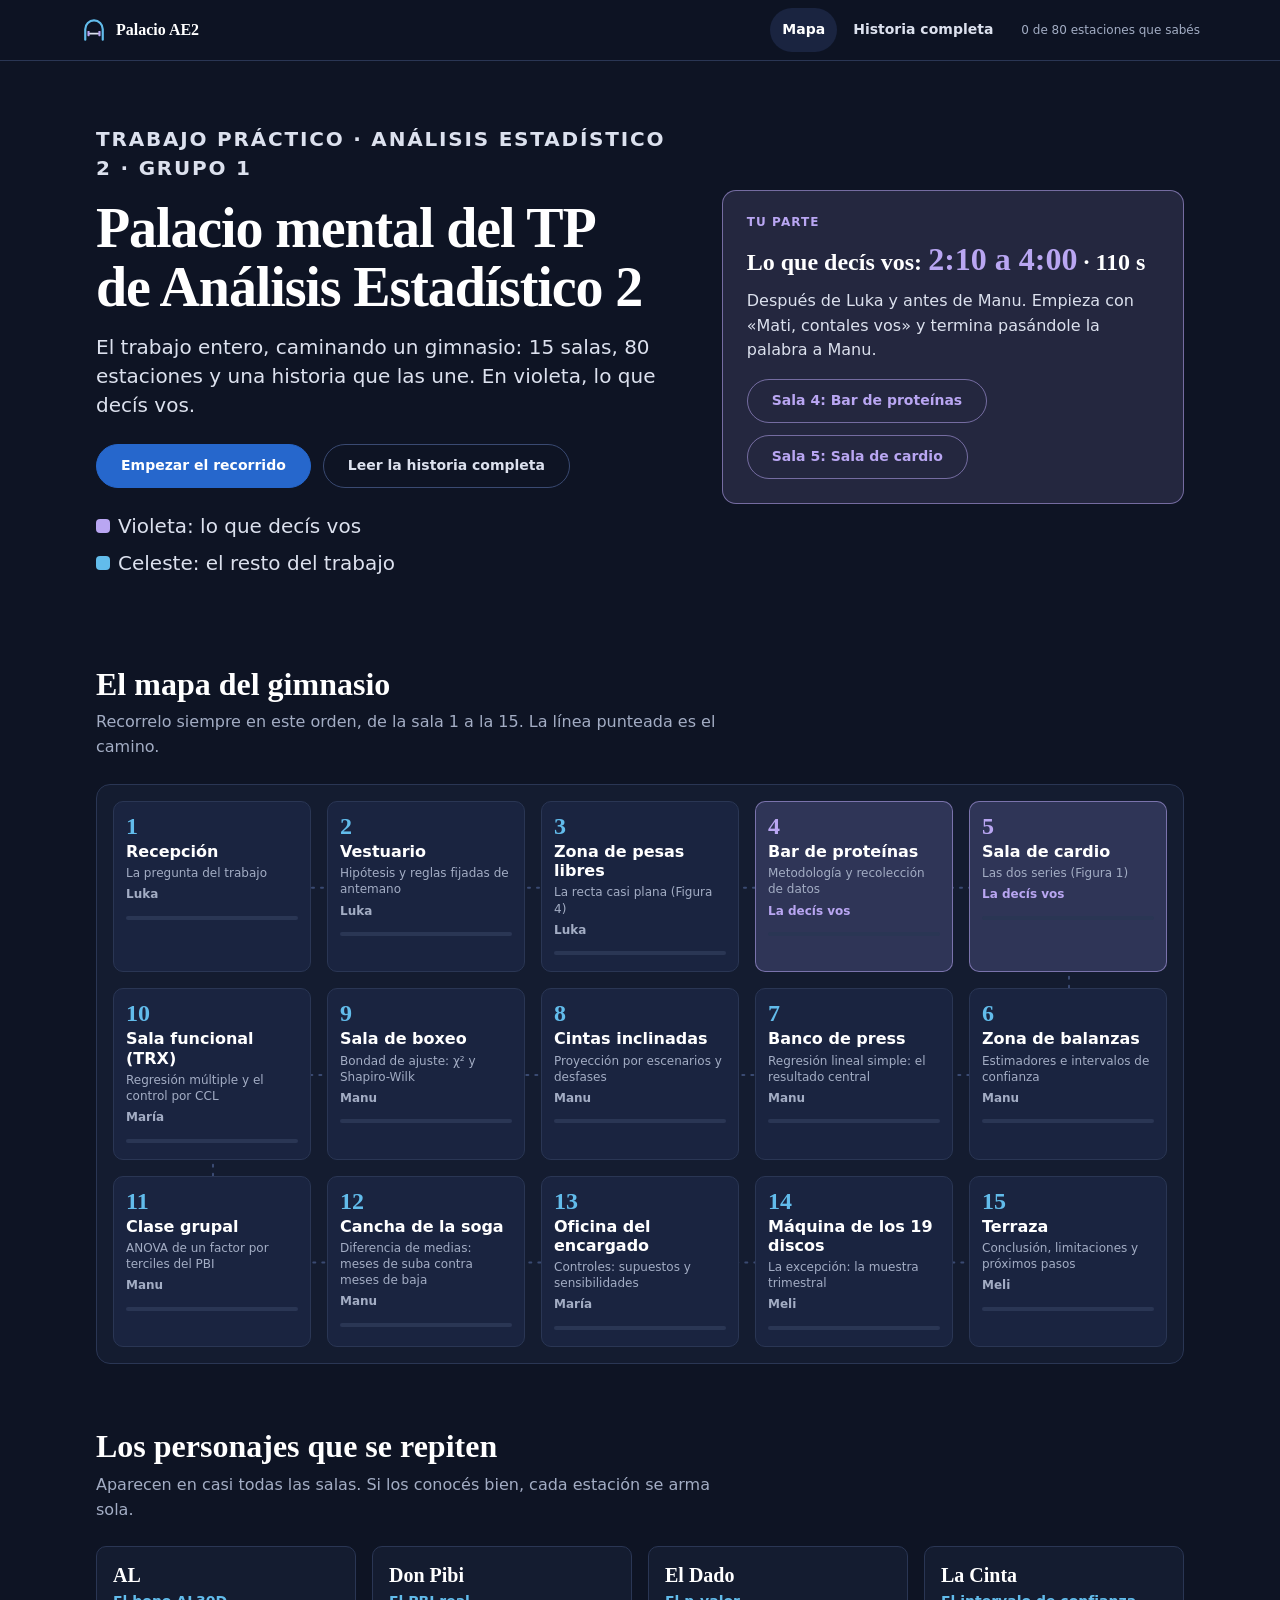
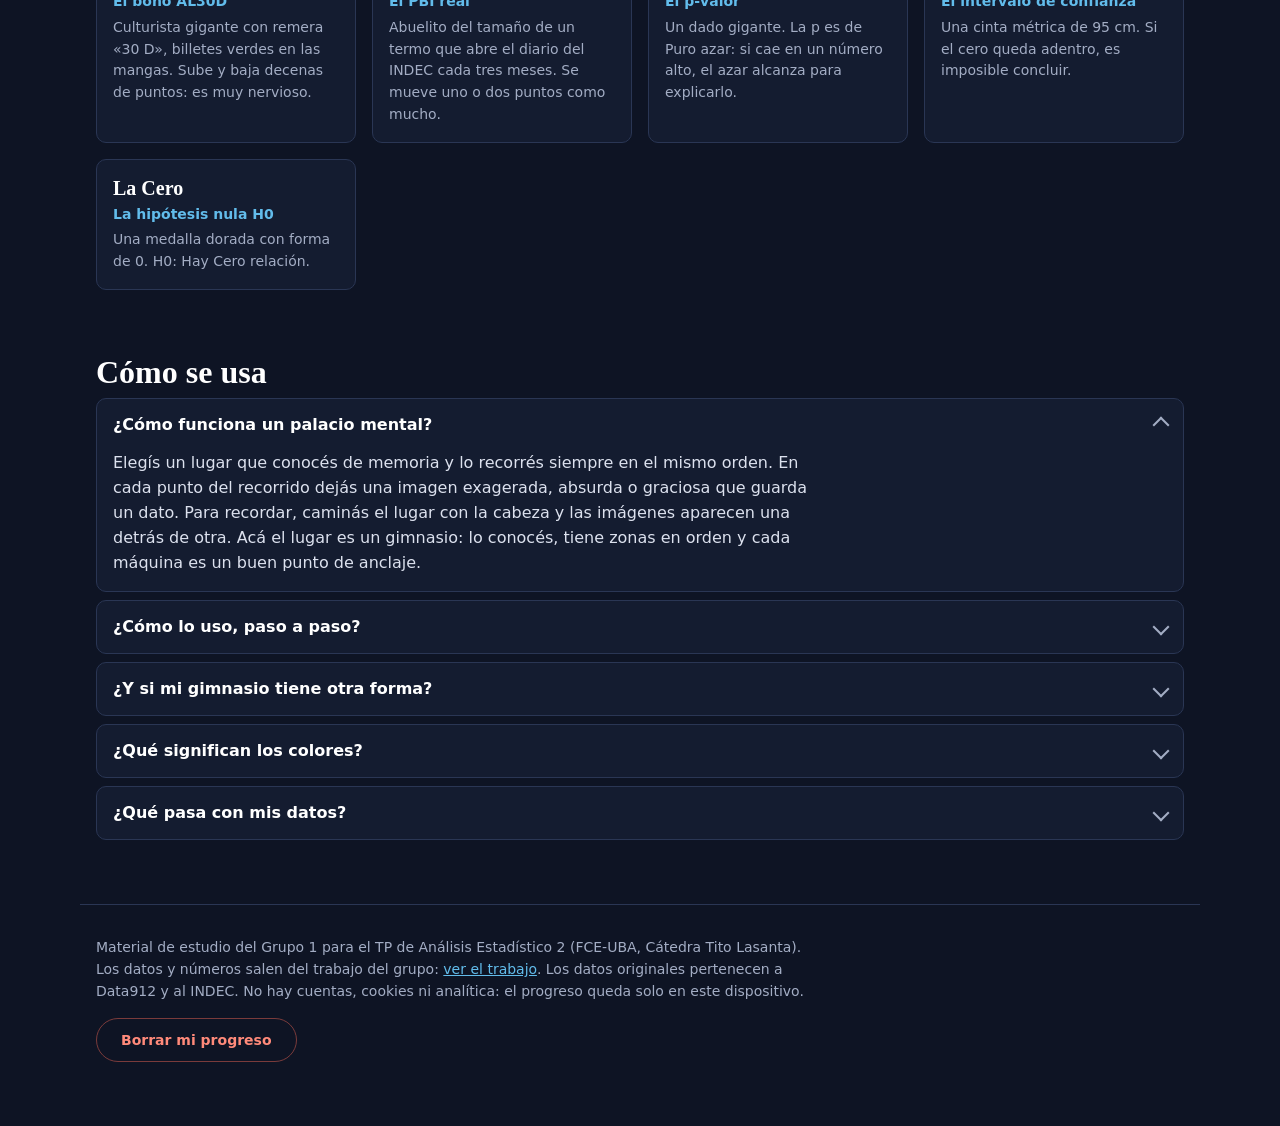
==== index.html @ 3ce10984 "Palacio mental del TP: 15 salas, 80 estaciones y el guion de Mati en violeta Un gimnasio como palaci" ====
<!doctype html>
<html lang="es-AR">
<head>
<meta charset="utf-8">
<meta name="viewport" content="width=device-width, initial-scale=1, viewport-fit=cover">
<title>Palacio mental · TP AE2</title>
<meta name="description" content="Palacio mental del trabajo práctico de Análisis Estadístico 2 (Grupo 1): el trabajo entero, caminando un gimnasio. Material de estudio.">
<meta name="theme-color" content="#0e1424">
<meta name="robots" content="noindex, nofollow">
<link rel="icon" type="image/svg+xml" href="data:image/svg+xml,%3Csvg xmlns='http://www.w3.org/2000/svg' viewBox='0 0 32 32'%3E%3Crect width='32' height='32' rx='7' fill='%230e1424'/%3E%3Cpath d='M7 27V15a9 9 0 0 1 18 0v12' fill='none' stroke='%2362bceb' stroke-width='2.6' stroke-linecap='round'/%3E%3Cpath d='M10.5 20h11' stroke='%23dce1ee' stroke-width='2.2' stroke-linecap='round'/%3E%3Crect x='8.8' y='17.4' width='2.6' height='5.2' rx='.8' fill='%23b9a6f2'/%3E%3Crect x='20.6' y='17.4' width='2.6' height='5.2' rx='.8' fill='%23b9a6f2'/%3E%3C/svg%3E">
<style>
/* Palacio mental del TP AE2. Tokens primero: nada de valores sueltos más abajo.
   Reglas de color: celeste = el resto del trabajo; violeta = lo que dice Mati (mismo violeta que su guion en Recursos);
   azul de acción solo para botones principales. 60-30-10: noche, paneles, acentos. */
:root {
  color-scheme: dark;
  --bg: #0e1424; --panel: #141c30; --panel-2: #1a2440; --linea: #2a3654; --linea-2: #3a4a72;
  --tx: #dce1ee; --blanco: #fff; --tenue: #a3adc4;
  --azul: #62bceb; --azul-fondo: rgba(98, 188, 235, .1);
  --violeta: #b9a6f2; --violeta-fondo: rgba(185, 166, 242, .13); --violeta-borde: rgba(185, 166, 242, .55);
  --accion: #2667cc; --ok: #6fdc9a; --error: #ff8a7a; --error-fondo: #3a1d1d;
  --serif: "Times New Roman", Tinos, Times, "Liberation Serif", serif;
  --sans: system-ui, -apple-system, "Segoe UI", Roboto, "Noto Sans", sans-serif;
  --e1: 4px; --e2: 8px; --e3: 12px; --e4: 16px; --e5: 24px; --e6: 32px; --e7: 48px; --e8: 64px; --e9: 96px;
  --t-1: 12px; --t-2: 14px; --t-3: 16px; --t-4: 20px; --t-5: 24px; --t-6: 32px; --t-7: 48px;
  --r-1: 10px; --r-2: 14px; --r-pill: 999px;
  --curva: cubic-bezier(.2, .8, .2, 1); --rapido: .18s; --medio: .26s;
  --sombra: 0 18px 50px rgba(0, 0, 0, .35);
  --ancho: 1120px;
}
* { box-sizing: border-box; }
html { background: var(--bg); scroll-padding-top: 88px; }
body { margin: 0; min-height: 100dvh; background: var(--bg); color: var(--tx); font: var(--t-3)/1.55 var(--sans); -webkit-font-smoothing: antialiased; }
h1, h2, h3, h4, p, ol, ul, dl, dd, figure, blockquote { margin: 0; }
ol, ul { padding: 0; list-style: none; }
button { font: inherit; color: inherit; }
a { color: var(--azul); }
:focus-visible { outline: 2px solid var(--azul); outline-offset: 3px; border-radius: 6px; }
[hidden] { display: none !important; }
main:focus { outline: none; }
.sr-only { position: absolute; width: 1px; height: 1px; margin: -1px; padding: 0; overflow: hidden; clip: rect(0 0 0 0); white-space: nowrap; border: 0; }
.saltar { position: absolute; left: var(--e4); top: -64px; z-index: 60; padding: var(--e2) var(--e4); background: var(--panel); color: var(--blanco); border-radius: var(--r-1); }
.saltar:focus { top: var(--e4); }
strong { color: var(--blanco); font-weight: 700; }

/* Barras de scroll con la identidad del sitio (cápsula, sin flechas) */
::-webkit-scrollbar { width: 10px; height: 10px; }
::-webkit-scrollbar-track { background: transparent; }
::-webkit-scrollbar-thumb { background: var(--linea-2); border: 2px solid var(--bg); border-radius: var(--r-pill); }
::-webkit-scrollbar-thumb:hover { background: #4b5e8f; }
::-webkit-scrollbar-button { display: none; }
@supports not selector(::-webkit-scrollbar) { html, * { scrollbar-color: var(--linea-2) transparent; scrollbar-width: thin; } }

/* Intro de marca: corta, no bloquea nada (el contenido ya está debajo) */
.intro { position: fixed; inset: 0; z-index: 100; display: none; place-items: center; background: var(--bg); pointer-events: none; }
.intro svg { width: 96px; height: 96px; fill: none; stroke-linecap: round; }
.intro__arco { stroke: var(--azul); stroke-width: 4.5; }
.intro__barra { stroke: var(--tx); stroke-width: 3.6; }
.intro__disco { fill: var(--violeta); stroke: none; }
@media (prefers-reduced-motion: no-preference) {
  .js .intro { display: grid; animation: intro-sale .9s var(--curva) .2s both; }
  .js .intro__arco, .js .intro__barra { stroke-dasharray: 1; stroke-dashoffset: 1; animation: intro-traza .5s var(--curva) .05s forwards; }
  .js .intro__disco { opacity: 0; animation: intro-aparece .25s var(--curva) .35s forwards; }
  @keyframes intro-traza { to { stroke-dashoffset: 0; } }
  @keyframes intro-aparece { to { opacity: 1; } }
  @keyframes intro-sale { 0%, 55% { opacity: 1; } 100% { opacity: 0; visibility: hidden; } }
}

/* Cabecera */
.cab { position: sticky; top: 0; z-index: 30; display: flex; align-items: center; gap: var(--e4); padding: var(--e2) max(var(--e4), calc((100% - var(--ancho)) / 2)); background: color-mix(in srgb, var(--bg) 92%, transparent); border-bottom: 1px solid var(--linea); backdrop-filter: blur(8px); }
.cab__marca { display: inline-flex; align-items: center; gap: var(--e2); min-height: 44px; color: var(--blanco); text-decoration: none; font: 700 var(--t-3)/1 var(--serif); }
.cab__marca svg { width: 28px; height: 28px; color: var(--azul); }
.cab__nav { display: flex; gap: var(--e1); margin-left: auto; }
.cab__nav a { display: inline-flex; align-items: center; min-height: 44px; padding: 0 var(--e3); border-radius: var(--r-pill); color: var(--tx); text-decoration: none; font-size: var(--t-2); font-weight: 600; }
.cab__nav a:hover { background: var(--panel-2); }
.cab__nav a[aria-current="page"] { background: var(--panel-2); color: var(--blanco); }
.cab__avance { font-size: var(--t-1); color: var(--tenue); white-space: nowrap; font-variant-numeric: tabular-nums; }

main { display: block; width: 100%; max-width: var(--ancho); margin: 0 auto; padding: var(--e6) var(--e4) var(--e8); }

/* Botones */
.boton { display: inline-flex; align-items: center; justify-content: center; gap: var(--e2); min-height: 44px; padding: 0 var(--e5); border: 1px solid var(--linea-2); border-radius: var(--r-pill); background: transparent; color: var(--tx); font-weight: 600; font-size: var(--t-2); text-decoration: none; cursor: pointer; transition: background-color var(--rapido), border-color var(--rapido), transform var(--rapido); }
.boton:hover { background: var(--panel-2); border-color: var(--azul); }
.boton:active { transform: scale(.98); }
.boton--primario { background: var(--accion); border-color: var(--accion); color: #fff; }
.boton--primario:hover { background: #2f74e0; border-color: #2f74e0; }
.boton--violeta { border-color: var(--violeta-borde); color: var(--violeta); }
.boton--violeta:hover { background: var(--violeta-fondo); border-color: var(--violeta); }
.boton--borrar { min-height: 44px; border-color: #7a3b3b; color: var(--error); }
.boton--borrar:hover { background: var(--error-fondo); border-color: var(--error); }
.boton[disabled] { opacity: .45; pointer-events: none; }
.boton svg { width: 18px; height: 18px; fill: none; stroke: currentColor; stroke-width: 2; stroke-linecap: round; stroke-linejoin: round; }

/* Etiquetas */
.chip { display: inline-flex; align-items: center; gap: var(--e1); padding: 2px var(--e3); border: 1px solid var(--linea-2); border-radius: var(--r-pill); font-size: var(--t-1); font-weight: 600; letter-spacing: .02em; color: var(--tenue); }
.chip--violeta { color: var(--violeta); background: var(--violeta-fondo); border-color: var(--violeta-borde); }
.chip--azul { color: var(--azul); background: var(--azul-fondo); border-color: rgba(98, 188, 235, .4); }
.kicker { font: 700 var(--t-1)/1.3 var(--sans); letter-spacing: .09em; text-transform: uppercase; color: var(--azul); }

/* Inicio */
.hero { display: grid; gap: var(--e4); padding: var(--e6) 0 var(--e5); }
.hero h1 { font: 700 clamp(32px, 6.2vw, 56px)/1.05 var(--serif); letter-spacing: -.02em; color: var(--blanco); max-width: 20ch; }
.portada { display: grid; gap: var(--e5); }
@media (min-width: 1000px) { .portada { grid-template-columns: minmax(0, 1.25fr) minmax(0, 1fr); align-items: center; gap: var(--e7); } .portada .tuparte { margin: 0; } }
.hero p { color: var(--tx); max-width: 62ch; font-size: var(--t-4); line-height: 1.45; }
.hero__acciones { display: flex; flex-wrap: wrap; gap: var(--e3); margin-top: var(--e2); }
.leyenda { display: flex; flex-wrap: wrap; gap: var(--e2) var(--e5); margin-top: var(--e2); font-size: var(--t-2); color: var(--tenue); }
.leyenda span { display: inline-flex; align-items: center; gap: var(--e2); }
.leyenda i { width: 14px; height: 14px; border-radius: 4px; }
.leyenda .i-v { background: var(--violeta); } .leyenda .i-a { background: var(--azul); }

.tuparte { display: grid; gap: var(--e3); margin: var(--e6) 0 var(--e7); padding: var(--e5); background: var(--violeta-fondo); border: 1px solid var(--violeta-borde); border-radius: var(--r-2); }
.tuparte h2 { font: 700 var(--t-5)/1.2 var(--serif); color: var(--blanco); }
.tuparte p { max-width: 64ch; color: var(--tx); }
.tuparte__reloj { font: 700 var(--t-6)/1 var(--serif); color: var(--violeta); font-variant-numeric: tabular-nums; }
.tuparte__acciones { display: flex; flex-wrap: wrap; gap: var(--e3); margin-top: var(--e1); }

.seccion { margin-top: var(--e8); }
.seccion > h2 { font: 700 var(--t-6)/1.15 var(--serif); color: var(--blanco); margin-bottom: var(--e2); }
.seccion > .bajada { color: var(--tenue); max-width: 64ch; margin-bottom: var(--e5); }

/* Mapa del gimnasio */
.mapa { --gap: var(--e4); position: relative; display: grid; gap: var(--gap); padding: var(--e4); background: var(--panel); border: 1px solid var(--linea); border-radius: var(--r-2); }
.mapa__fila { display: flex; gap: var(--gap); }
.mapa__fila--inversa { flex-direction: row-reverse; }
.mapa--lineal .mapa__ruta { display: none; }
.mapa__ruta { position: absolute; inset: 0; width: 100%; height: 100%; pointer-events: none; }
.mapa__ruta path { fill: none; stroke: var(--linea-2); stroke-width: 2; stroke-dasharray: 2 7; stroke-linecap: round; }
.sala { position: relative; flex: 0 0 calc((100% - (var(--cols, 5) - 1) * var(--gap)) / var(--cols, 5)); min-width: 0; display: grid; gap: var(--e1); align-content: start; padding: var(--e3) var(--e3) var(--e4); background: var(--panel-2); border: 1px solid var(--linea); border-radius: var(--r-1); color: var(--tx); text-decoration: none; transition: border-color var(--rapido), transform var(--rapido), background-color var(--rapido); }
.sala:hover { border-color: var(--azul); transform: translateY(-2px); }
.sala--violeta { background: color-mix(in srgb, var(--violeta) 13%, var(--panel-2)); border-color: var(--violeta-borde); }
.sala--violeta:hover { border-color: var(--violeta); }
.sala__num { font: 700 var(--t-5)/1 var(--serif); color: var(--azul); font-variant-numeric: tabular-nums; }
.sala--violeta .sala__num { color: var(--violeta); }
.sala__nombre { font-weight: 700; color: var(--blanco); font-size: var(--t-3); line-height: 1.2; }
.sala__tema { font-size: var(--t-1); color: var(--tenue); line-height: 1.35; }
.sala__quien { font-size: var(--t-1); font-weight: 600; color: var(--tenue); }
.sala--violeta .sala__quien { color: var(--violeta); }
.sala__barra { height: 4px; border-radius: var(--r-pill); background: var(--linea); overflow: hidden; margin-top: var(--e2); }
.sala__barra i { display: block; height: 100%; width: calc(var(--p, 0) * 1%); background: var(--azul); transition: width var(--medio) var(--curva); }
.sala--violeta .sala__barra i { background: var(--violeta); }
.mapa__puerta { align-self: center; color: var(--tenue); font-size: var(--t-1); text-align: center; margin: 0; }

/* Elenco */
.elenco { display: grid; grid-template-columns: repeat(auto-fit, minmax(210px, 1fr)); gap: var(--e4); }
.personaje { display: grid; gap: var(--e1); align-content: start; padding: var(--e4); background: var(--panel); border: 1px solid var(--linea); border-radius: var(--r-1); }
.personaje h3 { font: 700 var(--t-4)/1.2 var(--serif); color: var(--blanco); }
.personaje p { font-size: var(--t-2); color: var(--tenue); }
.personaje .rol { color: var(--azul); font-weight: 700; font-size: var(--t-2); }

/* Preguntas frecuentes (acordeón) */
.faq { display: grid; gap: var(--e2); }
.faq details { background: var(--panel); border: 1px solid var(--linea); border-radius: var(--r-1); }
.faq summary { display: flex; align-items: center; justify-content: space-between; gap: var(--e3); min-height: 52px; padding: var(--e3) var(--e4); cursor: pointer; font-weight: 600; color: var(--blanco); list-style: none; }
.faq summary::-webkit-details-marker { display: none; }
.faq summary::after { content: ""; width: 10px; height: 10px; border-right: 2px solid var(--tenue); border-bottom: 2px solid var(--tenue); transform: rotate(45deg); transition: transform var(--rapido); flex: none; }
.faq details[open] summary::after { transform: rotate(-135deg); }
.faq details p { padding: 0 var(--e4) var(--e4); color: var(--tx); max-width: 72ch; }

/* Sala */
.sala-cab { display: grid; gap: var(--e3); margin-bottom: var(--e5); }
.sala-nav { display: flex; align-items: center; gap: var(--e2); flex-wrap: wrap; }
.sala-nav__pos { color: var(--tenue); font-size: var(--t-2); font-variant-numeric: tabular-nums; margin: 0 var(--e2); }
.sala-nav .boton { padding: 0 var(--e4); }
.sala-nav__espacio { margin-left: auto; }
.sala-cab h1 { font: 700 clamp(28px, 5vw, 44px)/1.1 var(--serif); color: var(--blanco); letter-spacing: -.015em; }
.sala-cab h1:focus { outline: none; }
.sala-cab__tema { font-size: var(--t-4); color: var(--tx); max-width: 60ch; }
.sala-cab__chips { display: flex; flex-wrap: wrap; gap: var(--e2); }
.sala-cab__como { color: var(--tenue); font-size: var(--t-2); max-width: 64ch; }

.pestanas { display: grid; grid-template-columns: repeat(3, 1fr); gap: var(--e1); padding: var(--e1); margin: var(--e5) 0; background: var(--panel); border: 1px solid var(--linea); border-radius: var(--r-pill); }
.pestanas button { min-height: 44px; border: 0; border-radius: var(--r-pill); background: transparent; color: var(--tenue); font-weight: 600; font-size: var(--t-2); cursor: pointer; transition: background-color var(--rapido), color var(--rapido); }
.pestanas button:hover { color: var(--blanco); }
.pestanas button[aria-selected="true"] { background: var(--panel-2); color: var(--blanco); box-shadow: inset 0 0 0 1px var(--linea-2); }
.pestanas--violeta button[aria-selected="true"] { box-shadow: inset 0 0 0 1px var(--violeta-borde); }

.estaciones { display: grid; gap: var(--e4); counter-reset: est; }
.est { --c: var(--azul); --cf: var(--azul-fondo); position: relative; display: grid; gap: var(--e3); padding: var(--e5) var(--e5) var(--e5) var(--e6); background: var(--panel); border: 1px solid var(--linea); border-radius: var(--r-2); }
.est::before { content: ""; position: absolute; left: 0; top: var(--e4); bottom: var(--e4); width: 4px; border-radius: 0 4px 4px 0; background: var(--c); }
.est--dice { --c: var(--violeta); --cf: var(--violeta-fondo); background: color-mix(in srgb, var(--violeta) 6%, var(--panel)); border-color: var(--violeta-borde); }
.est__cab { display: flex; align-items: center; gap: var(--e3); flex-wrap: wrap; }
.est__num { display: inline-grid; place-items: center; width: 32px; height: 32px; border-radius: 50%; background: var(--cf); border: 1px solid var(--c); color: var(--c); font: 800 var(--t-2)/1 var(--sans); font-variant-numeric: tabular-nums; flex: none; }
.est__lugar { font: 700 var(--t-4)/1.25 var(--serif); color: var(--blanco); flex: 1 1 200px; }
.est__imagen { max-width: 68ch; }
.est__frase { display: block; padding: var(--e3) var(--e4); background: var(--cf); border-radius: var(--r-1); font: italic 700 var(--t-4)/1.3 var(--serif); color: var(--blanco); max-width: 68ch; }
.est__frase::before { content: "“"; color: var(--c); }
.est__frase::after { content: "”"; color: var(--c); }
.est__dato { padding-top: var(--e3); border-top: 1px solid var(--linea); color: var(--tenue); font-size: var(--t-2); max-width: 76ch; }
.est__dato b { display: block; margin-bottom: var(--e1); color: var(--c); font: 700 var(--t-1)/1.3 var(--sans); letter-spacing: .08em; text-transform: uppercase; }
.est__acciones { display: flex; flex-wrap: wrap; gap: var(--e2); }
.est__sabe { min-height: 44px; padding: 0 var(--e4); border: 1px solid var(--linea-2); border-radius: var(--r-pill); background: transparent; color: var(--tenue); font-weight: 600; font-size: var(--t-2); cursor: pointer; }
.est__sabe:hover { border-color: var(--ok); color: var(--ok); }
.est__sabe[aria-pressed="true"] { background: rgba(111, 220, 154, .14); border-color: var(--ok); color: var(--ok); }
.est__sabe[aria-pressed="true"]::before { content: "✓ "; }

.guion { margin: 0; padding: var(--e4) var(--e5); background: #0b1020; border-left: 4px solid var(--violeta); border-radius: 0 var(--r-1) var(--r-1) 0; font: var(--t-4)/1.6 var(--serif); color: #eceffa; max-width: 68ch; }
.guion small { display: block; margin-bottom: var(--e2); font: 700 var(--t-1)/1.3 var(--sans); letter-spacing: .08em; text-transform: uppercase; color: var(--violeta); }
.guion .pausa { display: inline-block; margin: 0 2px; padding: 0 var(--e2); border-radius: var(--r-pill); background: rgba(255, 196, 107, .14); border: 1px solid rgba(255, 196, 107, .35); color: #ffd38a; font: 600 var(--t-1)/1.7 var(--sans); vertical-align: 2px; }

/* Ensayo: lo que hay que recordar queda tapado hasta que se pide */
.est--ensayo .est__cuerpo { display: grid; gap: var(--e3); }
.est__tapa { display: grid; gap: var(--e2); justify-items: start; padding: var(--e4); background: repeating-linear-gradient(135deg, var(--panel-2) 0 10px, var(--panel) 10px 20px); border: 1px dashed var(--linea-2); border-radius: var(--r-1); color: var(--tenue); font-size: var(--t-2); }
.est__tapa strong { color: var(--tx); }

/* Panel del guion textual con código (solo en las salas de Mati) */
.cerrojo { display: grid; gap: var(--e3); margin: 0 0 var(--e5); padding: var(--e4) var(--e5); background: var(--panel); border: 1px dashed var(--violeta-borde); border-radius: var(--r-2); }
.cerrojo__cab { display: flex; align-items: center; gap: var(--e3); }
.cerrojo__cab svg { width: 24px; height: 24px; fill: none; stroke: var(--violeta); stroke-width: 2; stroke-linecap: round; stroke-linejoin: round; flex: none; }
.cerrojo h2 { font: 700 var(--t-4)/1.25 var(--serif); color: var(--blanco); }
.cerrojo p { font-size: var(--t-2); color: var(--tenue); max-width: 62ch; }
.cerrojo--abierto { border-style: solid; background: var(--violeta-fondo); }
.cerrojo .codigo { max-width: 340px; padding-top: var(--e2); }
.cerrojo__acciones { display: flex; gap: var(--e2); flex-wrap: wrap; }

.puerta { margin-top: var(--e6); display: grid; gap: var(--e3); padding: var(--e5); background: var(--panel); border: 1px solid var(--linea); border-radius: var(--r-2); }
.puerta h2 { font: 700 var(--t-1)/1.3 var(--sans); letter-spacing: .09em; text-transform: uppercase; color: var(--tenue); }
.puerta p { font: italic var(--t-4)/1.45 var(--serif); color: var(--blanco); max-width: 64ch; }
.puerta .boton { justify-self: start; }

/* Historia */
.historia { display: grid; gap: var(--e5); max-width: 70ch; }
.historia p { font: var(--t-4)/1.6 var(--serif); }
.historia .puente { font-style: italic; color: var(--tenue); padding-left: var(--e4); border-left: 2px solid var(--linea-2); }
.historia-sala { display: grid; gap: var(--e3); padding: var(--e5); background: var(--panel); border: 1px solid var(--linea); border-radius: var(--r-2); }
.historia-sala--violeta { background: var(--violeta-fondo); border-color: var(--violeta-borde); }
.historia-sala h2 { display: flex; align-items: baseline; gap: var(--e3); font: 700 var(--t-5)/1.2 var(--serif); color: var(--blanco); }
.historia-sala h2 span { font-size: var(--t-2); font-family: var(--sans); color: var(--azul); font-variant-numeric: tabular-nums; }
.historia-sala--violeta h2 span { color: var(--violeta); }

.pie { display: grid; gap: var(--e4); justify-items: start; max-width: var(--ancho); margin: 0 auto; padding: var(--e6) var(--e4) var(--e8); border-top: 1px solid var(--linea); color: var(--tenue); font-size: var(--t-2); }
.pie p { max-width: 80ch; }

/* Código de 3 casillas (pitch-web-kit) */
.codigo { --cod-fondo: #0e1424; --cod-borde: #5f6e92; --cod-borde-hover: #7383aa; --cod-foco: var(--violeta); --cod-tinta: #fff; --cod-tenue: var(--tenue); --cod-ok: var(--ok); --cod-ok-fondo: #15302a; --cod-error: var(--error); --cod-error-fondo: var(--error-fondo); --cod-accion: var(--accion); --cod-radio: 10px; --cod-curva: var(--curva); }
.codigo__cabecera { display: flex; justify-content: space-between; align-items: baseline; gap: 12px; }
.codigo__etiqueta { font-weight: 600; color: var(--cod-tinta); font-size: 15px; }
.codigo__formato { font-size: 13px; color: var(--cod-tenue); }
.codigo__casillas { display: grid; grid-template-columns: repeat(3, 64px); justify-content: start; gap: 12px; margin-top: 12px; }
.codigo__casilla { width: 64px; height: 72px; padding: 0; text-align: center; font: 700 32px/1 system-ui, sans-serif; font-variant-numeric: tabular-nums; color: var(--cod-tinta); background: var(--cod-fondo); border: 2px solid var(--cod-borde); border-radius: var(--cod-radio); caret-color: var(--cod-foco); transition: border-color .18s, background-color .18s, box-shadow .18s; }
.codigo__casilla:hover { border-color: var(--cod-borde-hover); }
.codigo__casilla:focus { outline: none; border-color: var(--cod-foco); box-shadow: 0 0 0 4px color-mix(in srgb, var(--cod-foco) 22%, transparent); }
.codigo__casilla:disabled { opacity: .6; }
.codigo--error .codigo__casilla { border-color: var(--cod-error); background: var(--cod-error-fondo); }
.codigo--ok .codigo__casilla { border-color: var(--cod-ok); background: var(--cod-ok-fondo); }
.codigo__ayuda { margin-top: 12px; font-size: 13px; color: var(--cod-tenue); min-height: 20px; }
.codigo__error { margin-top: 8px; font-size: 14px; color: var(--cod-error); }
.codigo__error:empty { display: none; }
.codigo__abrir { display: block; width: 100%; min-height: 48px; margin-top: 16px; border: 0; border-radius: 999px; background: var(--cod-accion); color: #fff; font-weight: 600; font-size: 15px; cursor: pointer; }
.codigo__abrir:hover { filter: brightness(1.08); }
.codigo__abrir:disabled { opacity: .55; cursor: default; filter: none; }
@media (prefers-reduced-motion: no-preference) {
  .codigo--sacude .codigo__casillas { animation: codigo-sacude .32s var(--cod-curva) 1; }
  @keyframes codigo-sacude { 20% { transform: translateX(-8px); } 45% { transform: translateX(7px); } 70% { transform: translateX(-4px); } 90% { transform: translateX(2px); } }
  .view { animation: vista-entra .26s var(--curva) both; }
  @keyframes vista-entra { from { opacity: 0; transform: translateY(6px); } }
}

/* Pantallas chicas */
@media (max-width: 1000px) { .cab__avance { display: none; } }
@media (max-width: 640px) {
  main { padding-top: var(--e5); }
  .cab { gap: var(--e2); }
  .cab__marca span { display: none; }
  .cab__nav { margin-left: 0; }
  .cab__nav a { padding: 0 var(--e2); }
  .mapa { --gap: var(--e3); padding: var(--e3); }
  .sala { padding: var(--e3) var(--e2) var(--e3); }
  .sala__tema { display: none; }
  .est { padding: var(--e4) var(--e4) var(--e4) var(--e5); }
  .sala-nav .txt { display: none; }
  .sala-nav .boton:has(.txt) { padding: 0; width: 44px; }
  .codigo__casillas { grid-template-columns: repeat(3, 56px); }
  .codigo__casilla { width: 56px; height: 66px; }
}
@media (max-width: 380px) {
  .sala__nombre { font-size: var(--t-2); }
  .hero p { font-size: var(--t-3); }
}
@media (hover: none) { .sala:hover { transform: none; } }
@media print {
  :root { --bg: #fff; --panel: #fff; --panel-2: #fff; --linea: #ccd2dc; --tx: #111; --blanco: #000; --tenue: #444; --azul: #0b5c8a; --violeta: #4b2ea8; }
  body { background: #fff; color: #111; }
  .cab, .intro, .pestanas, .sala-nav, .boton, .est__sabe, .cerrojo, .pie button { display: none !important; }
}

</style>
</head>
<body>
<a class="saltar" href="#contenido">Saltar al contenido</a>
<div class="intro" aria-hidden="true">
  <svg viewBox="0 0 64 64" focusable="false">
    <path class="intro__arco" pathLength="1" d="M12 54V30a20 20 0 0 1 40 0v24"/>
    <path class="intro__barra" pathLength="1" d="M22 40h20"/>
    <rect class="intro__disco" x="17" y="34" width="5" height="12" rx="1.5"/>
    <rect class="intro__disco" x="42" y="34" width="5" height="12" rx="1.5"/>
  </svg>
</div>
<header class="cab">
  <a class="cab__marca" href="#/" aria-label="Palacio mental: ir al mapa">
    <svg viewBox="0 0 64 64" aria-hidden="true" focusable="false"><path d="M12 54V30a20 20 0 0 1 40 0v24" fill="none" stroke="currentColor" stroke-width="5" stroke-linecap="round"/><path d="M22 40h20" stroke="var(--tx)" stroke-width="4" stroke-linecap="round"/><rect x="17" y="34" width="5" height="12" rx="1.5" fill="var(--violeta)"/><rect x="42" y="34" width="5" height="12" rx="1.5" fill="var(--violeta)"/></svg>
    <span>Palacio AE2</span>
  </a>
  <nav class="cab__nav" aria-label="Principal">
    <a href="#/" data-nav="inicio">Mapa</a>
    <a href="#/historia" data-nav="historia">Historia completa</a>
  </nav>
  <p class="cab__avance" data-avance aria-live="polite"></p>
</header>
<main id="contenido" tabindex="-1"></main>
<footer class="pie">
  <p>Material de estudio del Grupo 1 para el TP de Análisis Estadístico 2 (FCE-UBA, Cátedra Tito Lasanta). Los datos y números salen del trabajo del grupo: <a href="https://matiasbellidor.github.io/trabajo_practico_AE2/" rel="noopener">ver el trabajo</a>. Los datos originales pertenecen a Data912 y al INDEC. No hay cuentas, cookies ni analítica: el progreso queda solo en este dispositivo.</p>
  <button class="boton boton--borrar" type="button" data-borrar>Borrar mi progreso</button>
</footer>
<p class="sr-only" role="status" aria-live="polite" data-anuncio></p>
<script type="application/json" id="datos">{"meta":{"titulo":"Palacio mental del TP de Análisis Estadístico 2","bajada":"El trabajo entero, caminando un gimnasio: {salas} salas, {estaciones} estaciones y una historia que las une. En violeta, lo que decís vos.","tuParte":{"desde":"2:10","hasta":"4:00","segundos":110,"salas":[4,5],"texto":"Después de Luka y antes de Manu. Empieza con «Mati, contales vos» y termina pasándole la palabra a Manu."},"elenco":[{"nombre":"AL","rol":"El bono AL30D","imagen":"Culturista gigante con remera «30 D», billetes verdes en las mangas. Sube y baja decenas de puntos: es muy nervioso."},{"nombre":"Don Pibi","rol":"El PBI real","imagen":"Abuelito del tamaño de un termo que abre el diario del INDEC cada tres meses. Se mueve uno o dos puntos como mucho."},{"nombre":"El Dado","rol":"El p-valor","imagen":"Un dado gigante. La p es de Puro azar: si cae en un número alto, el azar alcanza para explicarlo."},{"nombre":"La Cinta","rol":"El intervalo de confianza","imagen":"Una cinta métrica de 95 cm. Si el cero queda adentro, es imposible concluir."},{"nombre":"La Cero","rol":"La hipótesis nula H0","imagen":"Una medalla dorada con forma de 0. H0: Hay Cero relación."}],"como":[{"q":"¿Cómo funciona un palacio mental?","a":"Elegís un lugar que conocés de memoria y lo recorrés siempre en el mismo orden. En cada punto del recorrido dejás una imagen exagerada, absurda o graciosa que guarda un dato. Para recordar, caminás el lugar con la cabeza y las imágenes aparecen una detrás de otra. Acá el lugar es un gimnasio: lo conocés, tiene zonas en orden y cada máquina es un buen punto de anclaje."},{"q":"¿Cómo lo uso, paso a paso?","a":"1. Leé la historia de la sala (pestaña Historia). 2. Pasá por cada estación en la pestaña Recorrido: imaginá la escena con todos los sentidos y decí la frase en voz alta. 3. Pasá a Ensayo: las imágenes quedan tapadas, vos recordás y después destapás. 4. Marcá «Lo sé» solo cuando te salga sin mirar. 5. Al final, caminá las 15 salas de memoria."},{"q":"¿Y si mi gimnasio tiene otra forma?","a":"Mejor todavía. Reemplazá los lugares de cada estación por los de tu gimnasio real: lo único que importa es que el orden del recorrido sea siempre el mismo. Si no tenés bar de proteínas, usá cualquier rincón donde puedas imaginar una heladera."},{"q":"¿Qué significan los colores?","a":"Violeta: lo que decís vos en la exposición (salas 4 y 5, más el «¡Hola!» del grupo). Celeste: el resto del trabajo, que tenés que saber por si te preguntan o por si tenés que cubrir a alguien. Las estaciones violetas de las salas 4 y 5 tienen tus frases textuales, que se abren con el código del grupo."},{"q":"¿Qué pasa con mis datos?","a":"Nada sale de tu navegador. El progreso («Lo sé») se guarda solo en este dispositivo y lo podés borrar cuando quieras con el botón del pie de página. No hay cuentas, cookies de seguimiento ni analítica."}]},"salas":[{"n":1,"id":"recepcion","nombre":"Recepción","tema":"La pregunta del trabajo","diapositiva":"Portada","quien":"Luka","resumen":"Qué es el AL30D, qué es el PBI y qué pregunta hacemos.","historia":"Empujás la puerta de vidrio y los cinco gritan **¡Hola!**. Arriba, el neón pregunta si **AL** sigue a **Don Pibi**. En el torniquete un culturista enorme con remera «30 D» te frena con la tarjeta que vence en 2030. En el mostrador, un abuelito diminuto, Don Pibi, abre el diario del INDEC una vez cada tres meses. En la pizarra alguien dibujó con tiza: crece, recauda, paga, ¿sube? Y un cartel te recuerda: se mira, no se empuja.","puerta":"Pasás por la puerta de los vestuarios y el olor a candado nuevo te avisa: ahí se guardan las reglas antes de jugar.","estaciones":[{"id":"r1-1","lugar":"Puerta de vidrio","imagen":"Empujás la puerta y los cinco, alineados detrás del mostrador, gritan **¡Hola!** a la vez. Vos mirás al público, no a la pantalla, y levantás una mano.","frase":"Los cinco, de frente, a la vez.","dato":"Apertura de 10 segundos: el grupo entero de frente al público. Después de la pausa, Luka da un paso adelante.","dice":true,"cifras":[]},{"id":"r1-2","lugar":"Cartel de neón sobre la puerta","imagen":"En letras de neón: **¿El bono argentino sigue al PBI?** Debajo, un culturista (AL) camina detrás de un abuelito diminuto (Don Pibi) y no lo mira ni una vez.","frase":"¿AL sigue a Don Pibi?","dato":"Pregunta del trabajo: cuando la economía argentina crece, ¿el bono AL30D sube? Análisis Estadístico 2, Cátedra Tito Lasanta, FCE-UBA, segundo cuatrimestre de 2026. Grupo 1.","cifras":["2026"]},{"id":"r1-3","lugar":"Torniquete de entrada","imagen":"Un culturista gigante bloquea el torniquete con una remera que dice **30 D**. De la manga le cuelgan billetes verdes. Te muestra una tarjeta: **VENCE 2030**.","frase":"AL30D: Deuda en Dólares que vence al 30.","dato":"El AL30D es un bono de la deuda del Estado argentino, en dólares, que vence en 2030. Su precio sube cuando el mercado confía más en que el Estado va a pagar y baja cuando confía menos.","cifras":["2030"]},{"id":"r1-4","lugar":"Mostrador de recepción","imagen":"Detrás del mostrador, **Don Pibi**, un abuelito del tamaño de un termo, abre el diario del INDEC **cada tres meses** y le pasa un borrador a la inflación hasta dejarlo «real».","frase":"Don Pibi: real, trimestral y tranquilo.","dato":"El PBI mide todo lo que produce la economía. Usamos el PBI real (sin el efecto de la inflación) que publica el INDEC cada tres meses.","cifras":[]},{"id":"r1-5","lugar":"Pizarra de tiza de la pared","imagen":"Con tiza, cuatro dibujos encadenados con flechas: una planta que **crece**, una caja que **recauda**, una mano que **paga**, un signo de pregunta que dice **¿sube?**","frase":"Crece, recauda, paga… ¿sube?","dato":"La intuición que pusimos a prueba: si la economía crece, el Estado recauda más y debería pagar su deuda con más facilidad, así que el bono podría subir.","cifras":[]},{"id":"r1-6","lugar":"Cartelito pegado en el mostrador","imagen":"Un cartelito en el vidrio: **SE MIRA, NO SE EMPUJA**. Podés mirar si AL y Don Pibi caminan juntos; no podés probar que uno empuja al otro.","frase":"Se mira, no se empuja.","dato":"Asociación, no causalidad: buscamos si las dos variables se mueven juntas. Aunque lo hicieran, eso solo no probaría que una mueve a la otra, porque los datos son observacionales.","cifras":[]}]},{"n":2,"id":"vestuario","nombre":"Vestuario","tema":"Hipótesis y reglas fijadas de antemano","diapositiva":"Hipótesis","quien":"Luka","resumen":"El modelo, H0 y H1, el 0,05, las tres hipótesis y la caja fuerte del config.","historia":"En el vestuario abrís el primer locker y hay una regla de madera apoyada: arranca en beta cero y se inclina en beta uno. De su candado cuelga una medalla con forma de **0**: **Hay Cero** relación. En el banco, una torta de veinte porciones con una sola mordida. En la pared, tres perchas con tres remeras: Principal, Adelante y Profes. Al fondo, la caja fuerte del config, cerrada antes de que nadie mire nada.","puerta":"Salís del vestuario con la regla de madera bajo el brazo y entrás a la zona de pesas libres, donde esa regla va a quedar apoyada sobre 56 discos.","estaciones":[{"id":"r2-1","lugar":"Locker número 1","imagen":"Abrís el locker y adentro hay una **regla de madera** apoyada: el pie de la regla marca de dónde arranca (**β0**) y el ángulo con el piso es cuánto se inclina (**β1**).","frase":"Beta-cero arranca, beta-uno inclina.","dato":"Modelo: Var AL30D = β0 + β1 · Var PBI + error. Todo se juega en β1, la pendiente: cuántos puntos se mueve el bono por cada punto que se mueve el PBI.","cifras":[]},{"id":"r2-2","lugar":"Candado del locker","imagen":"Del candado cuelga una medalla con forma de **cero** gigante, dorada. En el grabado se lee: **H0, Hay Cero**. Una segunda medalla, más chica y torcida, dice H1: distinto de cero.","frase":"H0: Hay Cero.","dato":"H0: β1 = 0 (no hay asociación, el PBI no ayuda a predecir el bono). H1: β1 ≠ 0 (hay asociación, positiva o negativa). Contraste bilateral.","cifras":[]},{"id":"r2-3","lugar":"Banco de madera","imagen":"Sobre el banco, una torta partida en **20 porciones** y le falta una sola: **una de veinte**. Un cartel: «riesgo que acepto: 0,05».","frase":"Una de veinte es mi riesgo.","dato":"Nivel de significación α = 0,05: el riesgo que aceptamos de rechazar H0 por error. Equivale a trabajar con 95 % de confianza.","cifras":["0,05"]},{"id":"r2-4","lugar":"Tres perchas en la pared","imagen":"Tres remeras colgadas: una dice **Principal** (la regresión simple), otra tiene una flecha hacia adelante y un **+1** (**Adelante**), y la tercera lleva un sello con la fecha **22/10** (**Profes**).","frase":"Principal, Adelante, Profes.","dato":"Hipótesis principal: regresión simple del bono contra el PBI del mismo mes. Extensión: con el PBI del mes siguiente, ¿el bono se anticipa? Hipótesis enviada a los docentes el 22/10: ¿el PBI crece distinto en los meses en que el bono sube que en los que baja? (diferencia de medias).","cifras":["22/10"]},{"id":"r2-5","lugar":"Caja fuerte del fondo","imagen":"Una caja fuerte con **config.yaml** grabado en la puerta. El Dado (el p-valor) espera sentado afuera, sin tirarse, porque la caja se cierra **antes**.","frase":"Primero cierro, después miro.","dato":"Todas las decisiones de método (qué bono, qué ventana, cómo tratar el PBI, qué pruebas son principales y cuáles exploratorias) se fijaron en config.yaml antes de calcular cualquier p-valor, para que el resultado no se acomode a lo que se quería encontrar.","cifras":[]}]},{"n":3,"id":"pesas-libres","nombre":"Zona de pesas libres","tema":"La recta casi plana (Figura 4)","diapositiva":"Figura 4","quien":"Luka","resumen":"56 puntos, una recta de mínimos cuadrados casi horizontal.","historia":"En el rack cuelgan **56 discos**, uno por mes, repartidos como una nube. Apoyás la regla de madera y el entrenador la acomoda con un metro hasta que la suma de distancias al cuadrado sea la mínima. Queda **casi horizontal**: AL no sigue a Don Pibi. Un silencio de un segundo frente al espejo y, en el pasillo, Luka te señala el cartel con tu nombre.","puerta":"Luka te da el pase: al fondo del pasillo huele a licuado y se prende un cartel con tu nombre. Entrás al bar de proteínas.","estaciones":[{"id":"r3-1","lugar":"Rack de sentadillas","imagen":"En el rack cuelgan **56 discos** de colores como medallas, cada uno rotulado con un mes. Por la altura se ve cuánto subió el bono; por la posición, cuánto creció el PBI.","frase":"Cada disco, un mes.","dato":"Diagrama de dispersión: cada punto es un mes. Eje horizontal: variación del PBI. Eje vertical: variación del bono. n = 56 meses.","cifras":["56"]},{"id":"r3-2","lugar":"Espejo largo de la pared","imagen":"El entrenador apoya tu regla de madera sobre los discos y con un metro mide las distancias, las eleva al cuadrado y las suma, moviendo la regla hasta que la suma **sea la mínima posible**.","frase":"La regla que menos se aleja de los discos.","dato":"Mínimos cuadrados (MCO): la recta que hace mínima la suma de los errores al cuadrado. Es el método con el que se estima la pendiente β1.","cifras":[]},{"id":"r3-3","lugar":"Barra apoyada en el rack","imagen":"La regla queda **casi horizontal**, plana como una mesa. AL (el culturista) pasa por debajo sin agacharse: no hay inclinación que seguir.","frase":"Regla plana: AL no sigue a Don Pibi.","dato":"La recta ajustada está casi plana: β1 = 0,0154. Si el bono acompañara al PBI, la nube estaría inclinada, para arriba o para abajo, y no lo está.","cifras":["0,0154"]},{"id":"r3-4","lugar":"Cartel luminoso del pasillo","imagen":"Al final del pasillo, un cartel luminoso con tu nombre, y un megáfono que Luka te acerca. El cartel pregunta: **¿de dónde salen estos 56 meses?**","frase":"Mati, contales vos.","dato":"Luka cierra su bloque preguntando de dónde salen esos 56 meses y te pasa la palabra: «Mati, contales vos». Esa es tu señal de entrada.","cifras":["56"]}]},{"n":4,"id":"bar-de-proteinas","nombre":"Bar de proteínas","tema":"Metodología y recolección de datos","diapositiva":"Fuentes","quien":"Mati","tuParte":true,"tiempo":"2:10 a 3:10 · 60 s","como":"Contalo como una receta: fuentes, problema y solución, en ese orden.","resumen":"Tu primera parte: dos fuentes, un problema (diario contra trimestral) y la receta para armar 56 meses.","historia":"Luka te pasa un shaker por la barra y vos mostrás **dos frascos** públicos. En la **heladera 1** AL suda billetes y deja un cierre por día. En la **heladera 2** Don Pibi tirita con una botella cada tres meses. El **reloj de pared** corre todos los días y se atasca cada tres meses. Metés el PBI en la **licuadora STL** y tirás por la ventana lo que se repite cada año. Una **cinta flexible** toca todos los clavos trimestrales y los vuelve curva. Sobre el mostrador, una bandeja con **56 porciones**: la consigna pedía 50.","puerta":"Con la bandeja de 56 porciones en las manos pasás a la sala de cardio: dos pantallas esperan para mostrar qué cocinaste.","estaciones":[{"id":"r4-1","lugar":"Barra de entrada del bar","imagen":"Luka te desliza un **shaker** por la barra y dice «gracias» con la cabeza. Vos lo agarrás y mostrás **dos frascos transparentes** pegados con la etiqueta PÚBLICO.","frase":"Dos frascos, los dos públicos.","dato":"Entrás agradeciéndole a Luka y anunciás que usaron dos fuentes públicas.","dice":true,"cifras":[]},{"id":"r4-2","lugar":"Heladera 1 (la del bono)","imagen":"Dentro de la heladera, **AL** el culturista suda billetes verdes. Pegada en la puerta, una planilla con **una fila por día**. Una etiqueta: **Data912**.","frase":"AL, un cierre por día, en dólares.","dato":"Bono: precios de cierre diarios del AL30D, en dólares, de Data912. De ahí sale la variación de cada mes (se acumulan las variaciones diarias del mes).","dice":true,"cifras":[]},{"id":"r4-3","lugar":"Heladera 2 (la de la economía)","imagen":"En la segunda heladera, **Don Pibi** tirita con una sola botella en la mano. En la puerta, un cartel azul: **INDEC, PBI real**.","frase":"Don Pibi: una botella cada tres meses.","dato":"Economía: PBI real del INDEC (a precios de 2004).","dice":true,"cifras":[]},{"id":"r4-4","lugar":"Reloj de pared","imagen":"Un reloj con dos agujas: el segundero (el bono) corre **todos los días**, tic-tic-tic. La otra aguja (el INDEC) salta **cada tres meses**: CLONK. Las agujas no se encuentran nunca.","frase":"Todos los días contra cada tres meses.","dato":"El problema, con énfasis y despacio: el INDEC publica cada tres meses y el bono cotiza todos los días.","dice":true,"cifras":[]},{"id":"r4-5","lugar":"Licuadora STL","imagen":"Metés el PBI en una licuadora con tres picos de salida: **tendencia**, **estacionalidad** y **resto**. Abrís la ventana y tirás por ahí el pico de estacionalidad: el patrón que se repite cada año.","frase":"STL: separa y tira lo que se repite.","dato":"Primer paso de la solución: quitar la estacionalidad con STL, que separa tendencia, estacionalidad y resto. El PBI repite un patrón cada año (el segundo trimestre siempre es alto). Los factores coinciden con los del PIB desestacionalizado del INDEC.","dice":true,"cifras":[]},{"id":"r4-6","lugar":"Cinta métrica flexible sobre el mostrador","imagen":"Una cinta de modista pasa **por encima de cada clavo trimestral** clavado en el mostrador y dibuja una curva suave que sigue a todos: el **spline cúbico**. Entre clavo y clavo se marcan los meses.","frase":"Spline: la cinta que toca todos los clavos.","dato":"Segundo paso: pasar a meses con un spline cúbico, una curva suave que respeta el dato de cada trimestre.","dice":true,"cifras":[]},{"id":"r4-7","lugar":"Bandeja del plato final","imagen":"Una bandeja con **56 porciones** ordenadas, rotuladas de **octubre de 2021** a **mayo de 2026**. Un cartel clavado al costado: **pide 50**. Vos sonreís: servís 56.","frase":"Cincuenta pide, cincuenta y seis sirve.","dato":"Resultado: 56 meses, de octubre de 2021 a mayo de 2026. La consigna pide al menos 50 observaciones, por eso la muestra principal es mensual.","dice":true,"cifras":["56","50"]},{"id":"r4-8","lugar":"Cartel de cupones en la puerta de la heladera 1","imagen":"AL tose cinco veces y escupe un cupón cada vez; el precio cae un tercio de golpe. Un cartel: **5 días, valor cero**.","frase":"Cinco veces paga: cero ese día.","dato":"Para saberlo si te preguntan: en los 5 días en que el bono pagó cupón y amortización su precio cae de 7 a 13 % solo por el pago. A esos días se les asigna variación 0, para no confundir un pago con una pérdida.","cifras":["5 días","7 a 13 %"]},{"id":"r4-9","lugar":"Estante de libros del rincón","imagen":"Un estante con una carpeta enorme rotulada **1.243 ruedas**. Dos auditores comparan el libro con una copia, línea por línea, y tachan con tilde verde.","frase":"Mil doscientas cuarenta y tres ruedas, todas verificadas.","dato":"Para saberlo si te preguntan: el archivo del AL30D tiene 1.243 ruedas. Un test compara los datos ordenados por el grupo contra descargas independientes de Data912 y datos.gob.ar, valor por valor.","cifras":["1.243"]}]},{"n":5,"id":"sala-de-cardio","nombre":"Sala de cardio","tema":"Las dos series (Figura 1)","diapositiva":"Figura 1","quien":"Mati","tuParte":true,"tiempo":"3:10 a 4:00 · 50 s","como":"Señalá las dos pantallas; los números de la figura no hace falta leerlos.","resumen":"Tu segunda parte: las dos series, la escala y la promesa de dejar todo escrito antes.","historia":"En la sala de cardio hay dos pantallas apiladas. En la **de arriba**, AL corre: barras azules cuando sube, naranjas cuando baja. En la **de abajo**, Don Pibi camina suave. Entre las dos, una **regla gigante pintada en el piso**: AL mide decenas, Don Pibi uno o dos. En la pared del fondo, un cartel sellado por escribano con un candado: escrito **antes**. Al salir, Manu te espera con una balanza.","puerta":"Manu te recibe en la puerta con una balanza de gimnasio bajo el brazo: «Con los datos armados, te cuento qué estimamos».","estaciones":[{"id":"r5-1","lugar":"Cinta de correr 1 (pantalla de arriba)","imagen":"En la pantalla de arriba corre **AL**. Cuando sube, deja barras **azules** como botellas de agua; cuando baja, barras **naranjas** como zanahorias. Vos señalás la pantalla con el dedo.","frase":"Arriba AL: azul sube, naranja baja.","dato":"Señalar el panel de arriba: variación mensual del bono, azul cuando sube y naranja cuando baja.","dice":true,"cifras":[]},{"id":"r5-2","lugar":"Cinta de correr 2 (pantalla de abajo)","imagen":"En la pantalla de abajo camina **Don Pibi**, tranquilo: una línea azul suave, ondulada, que apenas sube y baja. Vos bajás el dedo a esa pantalla.","frase":"Abajo Don Pibi, tranquilo.","dato":"Señalar el panel de abajo: la variación del PBI (mensualizado).","dice":true,"cifras":[]},{"id":"r5-3","lugar":"Regla gigante pintada en el piso","imagen":"Entre las cintas, una **regla gigante** en el piso. A la izquierda AL salta de −19 a +39: **decenas**. A la derecha Don Pibi apenas pasa de **uno o dos**. Pausa de un segundo y frase firme.","frase":"Decenas contra uno o dos.","dato":"Pausa de 1 s y frase firme sobre la escala: el bono se mueve decenas de puntos en un mes y el PBI uno o dos como mucho. El bono va de −19,53 a 39,48; el PBI, de −1,85 a 2,30.","dice":true,"cifras":["−19,53","39,48","−1,85","2,30"]},{"id":"r5-4","lugar":"Pared del fondo, el cartel sellado","imagen":"En la pared, un cartel sellado con **cera roja** y un **candado**, fechado antes del partido. Debajo, sentado, el **Dado** (el p-valor): todavía no lo tiraron.","frase":"Escrito antes, p-valor después.","dato":"El método quedó escrito antes de calcular un solo p-valor (qué bono, qué período, qué pruebas), para que el resultado no se acomode a lo que se quería encontrar.","dice":true,"cifras":[]},{"id":"r5-5","lugar":"Puerta de salida de la sala","imagen":"Manu te espera en la puerta con una **balanza** bajo el brazo, mostrando la aguja. Le pasás el micrófono con una sonrisa.","frase":"Datos armados → la balanza de Manu.","dato":"Pase a Manu con una frase corta: con los datos armados, Manu cuenta qué estimaron. Ahí termina tu parte.","dice":true,"cifras":[]}]},{"n":6,"id":"balanzas","nombre":"Zona de balanzas","tema":"Estimadores e intervalos de confianza","diapositiva":"Descriptiva","quien":"Manu","resumen":"Media, desvío, error estándar, proporción e IC del 95 %.","historia":"AL se sube a la balanza: la aguja marca **2,52** pero tiembla **12,5** como una licuadora. Don Pibi se sube después: **0,13** y la aguja casi no se mueve. El cartel de la pared compara: AL es **quince veces** más nervioso. Una cinta métrica de 95 cm envuelve a cada uno y a los dos les entra el **cero** adentro. Al fondo, una canasta con 32 pelotas azules y 24 naranjas.","puerta":"Manu apoya la balanza y te señala el banco de press: ahí se pone la pendiente a prueba.","estaciones":[{"id":"r6-1","lugar":"Balanza de AL","imagen":"AL se sube a la balanza: la aguja marca **+2,52** pero **tiembla 12,5** para cada lado como si hubiera un terremoto. Sudor verde por todos lados.","frase":"AL: promedio 2,5, tiembla 12,5.","dato":"Var AL30D: media = 2,5158 % por mes; desvío estándar S = 12,5324; error estándar = 1,6747; mínimo −19,53 y máximo 39,48.","cifras":["2,5158","12,5324","1,6747"]},{"id":"r6-2","lugar":"Balanza de Don Pibi","imagen":"Don Pibi se sube con cuidado: la aguja marca **0,13** y no se mueve casi nada, **0,84**. Se baja y le da las gracias a la balanza.","frase":"Don Pibi: 0,13 y casi quieto.","dato":"Var PBI: media = 0,1326 % por mes; desvío estándar S = 0,8382; error estándar = 0,1120; mínimo −1,85 y máximo 2,30.","cifras":["0,1326","0,8382","0,1120"]},{"id":"r6-3","lugar":"Cartel comparativo de la pared","imagen":"En la pared, un cartel gigante con un **×15** pintado. A un lado AL con los brazos revoleando; al otro Don Pibi con el termo. **Quince veces más nervioso**.","frase":"Quince veces más nervioso.","dato":"El bono es unas 15 veces más volátil que el PBI: desvío de 12,53 pp contra 0,84 pp. Con esa diferencia ya se intuye que la actividad sola difícilmente explique los movimientos del bono.","cifras":["15 veces","12,53","0,84"]},{"id":"r6-4","lugar":"Cinta métrica de 95 cm","imagen":"Una cinta métrica de **95 cm** abraza a AL: va de **−0,84** a **+5,87**, y el **cero** queda adentro del abrazo. Cartel: **IC con Cero = Imposible Concluir**.","frase":"IC con cero adentro: imposible concluir.","dato":"IC 95 % de la media: bono [−0,8404 ; 5,8720] y PBI [−0,0919 ; 0,3570]. Los dos incluyen el cero: con estos datos no se puede afirmar que hayan crecido en promedio por mes. Fórmula: media ± t · S/√n, con t = 2,0040 (55 gl).","cifras":["−0,8404","5,8720","−0,0919","0,3570","2,0040"]},{"id":"r6-5","lugar":"Silla de la balanza","imagen":"En la balanza hay **una silla menos** que gente: **n − 1**. Cuando falta una silla nadie se queda corto al promediar el desorden.","frase":"Resto uno para no quedarme corto.","dato":"Estimadores insesgados: S² se calcula dividiendo por n − 1 y no por n para que no subestime la varianza. El error estándar de la media es S/√n.","cifras":[]},{"id":"r6-6","lugar":"Canasta de pelotas de básquet","imagen":"Una canasta con **32 pelotas azules** (meses de suba) y **24 naranjas** (de baja). Un cartel pegado: 32 sobre 56 es **0,5714**. La cinta marca de 0,44 a 0,70 y **incluye el 0,5**.","frase":"Treinta y dos de cincuenta y seis.","dato":"Proporción de meses con suba del bono: p̂ = 32/56 = 0,5714, IC 95 % [0,4418 ; 0,7010]. Incluye 0,5: no se puede afirmar que el bono haya subido más veces de las que bajó.","cifras":["0,5714","0,4418","0,7010"]}]},{"n":7,"id":"banco-de-press","nombre":"Banco de press","tema":"Regresión lineal simple: el resultado central","diapositiva":"Regresión mensual","quien":"Manu","resumen":"β1, el test t, las sumas de cuadrados, R², el IC y el p-valor.","historia":"En el banco de press, la barra carga un disco chiquito arriba y uno enorme abajo: **poquito sobre muchísimo, casi cero**. Un cartel cuelga del techo en **±2,0049** y el **t** del test ni le roza las rodillas. Una balanza de tres platos pesa una **pluma** contra un **camión**. El Dado cae en **0,9940**. La cinta de medir se estira cuatro para cada lado con el cero en el medio. Y el cartel final: **no se rechaza**.","puerta":"Salís del banco con la barra descargada y te cruzás con cuatro cintas de correr inclinadas distinto: ahí se proyecta.","estaciones":[{"id":"r7-1","lugar":"Barra olímpica con dos discos","imagen":"En un extremo, un disco chiquito con **0,5967**; en el otro, uno enorme con **38,6396**. Los dividís: sale **0,0154**. Una pluma sobre la barra en la que se lee **β0 = 2,5138**.","frase":"Poquito sobre muchísimo: casi cero.","dato":"Estimación por mínimos cuadrados: β̂1 = Sxy / Sxx = 0,5967 / 38,6396 = 0,0154, y β̂0 = media de Y − β̂1 · media de X = 2,5138 (media de X = 0,1326, media de Y = 2,5158).","cifras":["0,5967","38,6396","0,0154","2,5138"]},{"id":"r7-2","lugar":"Soporte del banco (el test t)","imagen":"Un cartel colgado del techo a **±2,0049**. El **t** del test (0,0076) es un enano que ni le roza las rodillas. En el soporte: **54 grados de libertad**.","frase":"t = 0,0076: ni roza el 2.","dato":"Test t sobre la pendiente, con n − 2 = 54 gl: s² = 159,97; EE(β̂1) = 2,0347; t = 0,0076. El valor crítico es ±2,0049: si |t| lo supera se rechaza H0. Acá no.","cifras":["159,97","2,0347","0,0076","2,0049"]},{"id":"r7-3","lugar":"Balanza de tres platos","imagen":"Tres platos: en el de arriba, un camión (**SCT = 8.638,37**). Abajo se reparte en una **pluma** (SCR = **0,0092**, lo que explica la recta) y casi todo el camión (SCE = 8.638,37, el error). R² **0,0000**.","frase":"Una pluma contra un camión.","dato":"SCT = SCR + SCE. Regresión (lo que explica el PBI) 0,0092, error 8.638,37, total 8.638,37. R² = SCR/SCT = 0,0000: el PBI explica el 0,0 % de la variación del bono. F = 0,0001 con (1; 54) gl y F = t², así que da el mismo p-valor.","cifras":["8.638,37","0,0092","0,0001"]},{"id":"r7-4","lugar":"Dado gigante sobre el banco","imagen":"Tirás el **Dado** y cae en **0,9940**, casi cien. El dado tiene la **p** de **P**uro azar: con valor así el azar alcanza y sobra. Muy lejos del 0,05 colgado en la pared.","frase":"p alto: el azar alcanza.","dato":"p-valor = 0,9940, muy por encima de 0,05: no se rechaza H0. El p-valor es la probabilidad de ver un resultado igual o más extremo que el observado si en realidad no hubiera relación.","cifras":["0,9940"]},{"id":"r7-5","lugar":"Cinta métrica sobre el banco","imagen":"La cinta se estira **cuatro hacia cada lado** con el **cero justo en el medio**: de **−4,06** a **+4,09**. Un cartel: **cero adentro, no hay evidencia**.","frase":"Cuatro para cada lado, cero en el medio.","dato":"IC 95 % de β1: [−4,0639 ; 4,0948]. Contiene el cero, que es lo mismo que dice el test t. Fórmula: β̂1 ± t crítico (n − 2 gl) · EE(β̂1).","cifras":["−4,0639","4,0948"]},{"id":"r7-6","lugar":"Cartel de veredicto","imagen":"Un cartel enorme con letras rojas: **NO SE RECHAZA**. Debajo, en letra chica: «no es lo mismo que **es cero**». Dos jueces asienten.","frase":"No se rechaza no es «es cero».","dato":"No se rechaza H0. No rechazar H0 no prueba que la relación sea cero: los datos no alcanzan para afirmarla. Por eso los intervalos importan: dicen qué tamaños de relación quedan descartados.","cifras":[]}]},{"n":8,"id":"cintas-inclinadas","nombre":"Cintas inclinadas","tema":"Proyección por escenarios y desfases","diapositiva":"Informe, sección 5.1","quien":"Manu","resumen":"Cuatro escenarios de PBI, el intervalo de predicción, el mes siguiente y los desfases.","historia":"Cuatro cintas de correr, inclinadas distinto: recesión, estancamiento, crecimiento y crecimiento fuerte. AL corre siempre a **2,5** km/h en las cuatro. Alrededor, una franja amarilla de **26** a cada lado. Un mensajero de Don Pibi llega **un mes tarde** y AL no lo escucha. Al fondo, siete carteles de desfase: uno solo se prende, el de **−2**, y la luz parpadea porque probaron muchos.","puerta":"Seguís por el pasillo y suena una campana: la sala de boxeo pregunta si los datos se parecen a una Normal.","estaciones":[{"id":"r8-1","lugar":"Las cuatro cintas de correr","imagen":"Cuatro cintas con inclinaciones distintas (**−1, 0, +1, +2**). AL las corre todas **a la misma velocidad**: +2,50, +2,51, +2,53, +2,54. La inclinación no le cambia nada.","frase":"Inclinás la cinta, AL va igual.","dato":"Proyección con la recta estimada: Var PBI −1,00 % → +2,50 %; 0,00 % → +2,51 %; +1,00 % → +2,53 %; +2,00 % → +2,54 %. Escenarios dentro del rango observado (−1,85 % a 2,30 %) para no extrapolar.","cifras":["2,50","2,51","2,53","2,54"]},{"id":"r8-2","lugar":"Franja amarilla alrededor de las cintas","imagen":"Una franja amarilla de **26** a cada lado de cada cinta. AL salta dentro de esa franja sin que importe cuánto se incline la cinta.","frase":"Más o menos veintiséis, siempre.","dato":"Intervalo de predicción al 95 % de un mes concreto: unos ±26 pp en todos los escenarios. Conocer el PBI no reduce la incertidumbre sobre el bono.","cifras":["26"]},{"id":"r8-3","lugar":"Puerta de la cinta 3 (el mes siguiente)","imagen":"Don Pibi manda un **mensajero** con el PBI del mes que viene. AL lo ve llegar pero **no se da vuelta**. En la gorra del mensajero: **+1**.","frase":"¿AL se adelanta? Treinta y seis por ciento: no.","dato":"Extensión (d = +1, declarada antes de ver los datos): con el PBI del mes siguiente, β1 = 1,8997, IC 95 % [−2,2037 ; 6,0030], p = 0,3573, n = 55. No hay evidencia de que el bono se anticipe.","cifras":["1,8997","0,3573"]},{"id":"r8-4","lugar":"Siete carteles de desfase en la pared","imagen":"Siete carteles numerados de **−3 a +3**. Dos con candado (**0 y +1**, declarados). Los otros cinco con cinta de «exploratorio». Se prende uno solo, el **−2**, y parpadea.","frase":"Siete carteles, uno parpadea: casualidad.","dato":"Exploración con desfases de −3 a +3 (2 declarados y 5 exploratorios), juzgados con umbral 0,01 porque son varias pruebas. Pasa d = −2: β1 = −5,8701, p = 0,0025. Queda como pista para otro trabajo, no como resultado.","cifras":["−5,8701","0,0025"]}]},{"n":9,"id":"sala-de-boxeo","nombre":"Sala de boxeo","tema":"Bondad de ajuste: χ² y Shapiro-Wilk","diapositiva":"Informe 5.7 (se menciona en Regresión mensual)","quien":"Manu","resumen":"¿Los datos se parecen a una Normal? Ocho rounds y un juez.","historia":"Colgada del techo, una **campana** de boxeo: la Normal. Los datos pelean **8 rounds**; se esperaban 7 golpes por round. AL aguanta (6,86) y Don Pibi se cae (19,43). El juez **Wilk** levanta una tarjeta con la **W**: ninguno saca 1. Aunque los golpes del bono sean extremos, **56** alcanza para aguantarlos.","puerta":"Cruzás el ring y llegás a la sala funcional: dos cuerdas de TRX cuelgan, una por variable.","estaciones":[{"id":"r9-1","lugar":"Campana colgada del techo","imagen":"Una **campana de boxeo** con forma de campana de Gauss. Cada vez que los datos la golpean, suena o no suena: ¿son Normales? El test t y los IC suponen que sí.","frase":"¿Suena como Normal?","dato":"Por qué: el test t y los intervalos suponen que los datos (o los errores) siguen una distribución Normal. La bondad de ajuste lo verifica; la consigna la pide.","cifras":[]},{"id":"r9-2","lugar":"Ring de ocho rounds","imagen":"El ring tiene **8 rounds** (8 clases). En cada round esperabas **7 golpes** (56 dividido 8). AL saca un chi de **6,86**: bien. Don Pibi saca **19,43**: knockout. Línea roja en **11,07**.","frase":"Ocho rounds, siete golpes cada uno.","dato":"Test χ²: k = 8 clases equiprobables, esperadas 7,0 por clase, 5 gl (se pierden 2 por estimar media y desvío), valor crítico 11,0705. Bono: χ² = 6,8571, p = 0,2315 (pasa). PBI: χ² = 19,4286, p = 0,0016 (no pasa).","cifras":["6,8571","0,2315","19,4286","0,0016","11,0705"]},{"id":"r9-3","lugar":"Silla del juez","imagen":"El juez **Wilk** levanta tarjetas con una **W**: AL recibe **0,9390** y Don Pibi **0,9542**. Un 1 sería perfecto; nadie lo saca. Debajo, los p-valores: **0,0070** y **0,0327**, los dos bajo 0,05.","frase":"Wilk castiga a los dos: bajo 0,05.","dato":"Shapiro-Wilk: bono W = 0,9390 (p = 0,0070); PBI W = 0,9542 (p = 0,0327); residuos de la regresión principal W = 0,9390 (p = 0,0070). W vale 1 si el ajuste es perfecto. Con muestras chicas detecta desvíos que el χ² pasa por alto.","cifras":["0,9390","0,0070","0,9542","0,0327"]},{"id":"r9-4","lugar":"Guantes colgados en la pared","imagen":"Los guantes de AL están marcados con **−19,5** y **+39,5**: golpes extremos. Pero el ring aguanta: un cartel dice **56 alcanzan**, y un paraguas robusto (HAC) cubre a todos.","frase":"Cincuenta y seis aguantan el golpe.","dato":"Las series no son exactamente Normales: el bono tiene meses extremos, de −19,5 % a +39,5 %. Con n = 56, los tests sobre medias y coeficientes siguen siendo aproximadamente válidos por el teorema central del límite, y los errores robustos llegan a la misma conclusión.","cifras":["−19,5 %","+39,5 %"]}]},{"n":10,"id":"sala-funcional","nombre":"Sala funcional (TRX)","tema":"Regresión múltiple y el control por CCL","diapositiva":"Sensibilidad","quien":"María","resumen":"Dos variables explicativas: PBI y dólar CCL. VIF, F global, R² ajustado.","historia":"Del techo cuelgan **dos cuerdas de TRX**: una es el PBI, la otra el dólar CCL. Si sostenés una quieta, ¿la otra mueve a AL? En un espejo se refleja el mismo billete en **dos monedas**: sale el CCL. Un tablero muestra las dos cuerdas: la del PBI marca **0,91**, la del CCL **0,18**. Las dos cuerdas cuelgan **paralelas**, sin enredarse: **VIF 1**. Y en la balanza, apenas 3,4 % de explicación.","puerta":"Dejás las cuerdas y entrás a la clase grupal: tres filas de gente con remeras de colores esperan que las cuenten.","estaciones":[{"id":"r10-1","lugar":"Las dos cuerdas del TRX","imagen":"Dos cuerdas: una con una etiqueta **PBI** y otra con **CCL**. Si **sostenés una quieta**, mirás qué hace la otra. Las dos tiran de AL; las separás con una **X** en forma de matriz.","frase":"Dos cuerdas: sostengo una, miro la otra.","dato":"Modelo: Var AL30D = β0 + β1 · Var PBI + β2 · Var CCL implícito + error. Se mide la relación con el PBI manteniendo constante el CCL. Estimación matricial: β̂ = (XᵀX)⁻¹Xᵀy, con n − k − 1 = 53 gl.","cifras":["53"]},{"id":"r10-2","lugar":"Espejo de los dos billetes","imagen":"Un mismo billete verde reflejado en dos espejos: en uno aparece con etiqueta **pesos** (AL30) y en otro con **cable** (AL30C). Comparás los reflejos: la diferencia es el **CCL**.","frase":"Mismo bono, dos monedas: sale el CCL.","dato":"El AL30D cotiza en dólares, así que se mueve también con el tipo de cambio. El CCL implícito sale de comparar el mismo bono en pesos (AL30) y en dólares cable (AL30C). Lo propuso Mati al principio y quedó fijado como control antes de ver resultados.","cifras":[]},{"id":"r10-3","lugar":"Tablero de coeficientes","imagen":"En el tablero de la pared: la cuerda del **PBI** marca **−0,22** con luz roja apagada (**p 0,91**); la del **CCL** marca **−0,22** también con luz apagada (**p 0,18**). La constante: **3,53**, p 0,06.","frase":"El PBI sigue mudo: 0,91.","dato":"Constante 3,5270 (p = 0,0623); Var PBI −0,2222 (EE 2,0258; t = −0,1097; p = 0,9131; IC [−4,2854 ; 3,8411]); Var CCL implícito −0,2240 (EE 0,1634; t = −1,3703; p = 0,1764; IC [−0,5518 ; 0,1039]). Ni con el control aparece relación con el PBI.","cifras":["3,5270","−0,2222","0,9131","−0,2240","0,1764"]},{"id":"r10-4","lugar":"Balanza del modelo completo","imagen":"Una balanza con dos platos: **295,58** explicado y **8.342,79** sin explicar. La aguja marca **3,4 %**. Una etiqueta: **R² ajustado −0,0022**: sumar una cuerda no ayudó, hasta restó.","frase":"3,4 % explicado, ajustado en negativo.","dato":"Test F global por sumas de cuadrados: regresión 295,58 (2 gl), error 8.342,79 (53 gl); F = 0,9389, p = 0,3975. R² = 0,0342; R² ajustado = −0,0022 (negativo: sumar variables no mejora la explicación). Valor crítico de F con (2; 53) gl = 3,17.","cifras":["295,58","8.342,79","0,9389","0,3975","0,0342","−0,0022"]},{"id":"r10-5","lugar":"Cuerdas paralelas","imagen":"Las dos cuerdas cuelgan **paralelas, sin enredarse**: un cartel dice **VIF 1,01** y **1,01**. Si estuvieran trenzadas valdría más de 5 y habría que desenredarlas.","frase":"Cuerdas sin enredo: VIF uno.","dato":"VIF = 1 / (1 − R²j). Valores mayores a 5 o 10 preocupan; acá dan 1,01 y 1,01: las dos variables casi no se mueven juntas y el modelo puede separar lo que aporta cada una.","cifras":["1,01"]}]},{"n":11,"id":"clase-grupal","nombre":"Clase grupal","tema":"ANOVA de un factor por terciles del PBI","diapositiva":"Sensibilidad","quien":"Manu","resumen":"Tres grupos de meses, medias distintas a simple vista y un F que no llega.","historia":"La clase grupal tiene tres filas de gente con remeras de colores: **19** de baja, **18** de media, **19** de alta. En el pizarrón, tres promedios: **3,44**, **3,34** y **0,81**. La instructora corta una torta enorme: el bocadito de **entre** y todo el resto **dentro**. El F pesa **0,26** y no llega al cartel de **3,17**. Y la torta dice: **1 %**.","puerta":"Cuando termina la clase salís a la cancha: dos equipos tiran de una soga y no se mueve.","estaciones":[{"id":"r11-1","lugar":"Tres filas con remeras","imagen":"Tres filas en el salón: **bajo** (19 personas con remera azul oscuro), **medio** (18, celeste) y **alto** (19, blanca). Cada fila es un tercio de los meses por crecimiento del PBI.","frase":"Tres tercios: diecinueve, dieciocho, diecinueve.","dato":"Grupos por terciles de la Var PBI: bajo −1,85 % a 0,07 % (19 meses); medio 0,09 % a 0,27 % (18); alto 0,30 % a 2,30 % (19). H0: la variación media del bono es igual en los tres. H1: al menos un grupo difiere.","cifras":["19 meses","18"]},{"id":"r11-2","lugar":"Pizarrón de promedios","imagen":"En el pizarrón, tres promedios con marcador: **+3,44**, **+3,34** y **+0,81**. A simple vista parecen distintos; la instructora levanta una ceja.","frase":"Dos parecidos arriba y uno abajo.","dato":"Variación media del bono: bajo +3,44 %; medio +3,34 %; alto +0,81 %. A simple vista las medias se ven distintas; hay que ver si esa diferencia es mayor que la variación dentro de cada grupo.","cifras":["+3,44","+3,34","+0,81"]},{"id":"r11-3","lugar":"Torta de la instructora","imagen":"Una torta enorme: el bocadito de **entre** grupos pesa **83,32**; todo el resto, **dentro**, pesa **8.555,05**. La torta entera pesa **8.638,37**.","frase":"Entre es un bocadito; dentro es la torta.","dato":"SC total = SC entre + SC dentro: 8.638,37 = 83,32 + 8.555,05. La diferencia entre grupos es chica al lado de lo que varía el bono adentro de cada grupo.","cifras":["83,32","8.555,05","8.638,37"]},{"id":"r11-4","lugar":"Balanza F junto a la puerta","imagen":"Una balanza con un cociente: **41,66 / 161,42 = 0,26**. Cuelga un cartel de **3,17**. El F ni se acerca.","frase":"F de 0,26: no llega a 3,17.","dato":"F = CM entre / CM dentro = 41,66 / 161,42 = 0,2581, con (2; 53) gl. Valor crítico al 95 % 3,1716. p = 0,7735: no se rechaza H0.","cifras":["41,66","161,42","0,2581","3,1716","0,7735"]},{"id":"r11-5","lugar":"Cartel de tamaño del efecto","imagen":"En el espejo, un solo punto rojo del tamaño de una moneda: el **1 %**. El grupo de crecimiento explica apenas una moneda de toda la torta. Al lado, un checklist con **Levene 0,0518**.","frase":"Un uno por ciento de torta.","dato":"Tamaño del efecto η² = SC entre / SC total = 0,0096: el grupo de crecimiento del PBI explica el 1,0 % de la variación del bono. Supuestos: igualdad de varianzas (Levene) p = 0,0518; normalidad por grupo (Shapiro-Wilk): bajo p = 0,6217, medio p = 0,0088, alto p = 0,0407.","cifras":["0,0096","0,0518","0,6217","0,0088","0,0407"]}]},{"n":12,"id":"cancha-de-la-soga","nombre":"Cancha de la soga","tema":"Diferencia de medias: meses de suba contra meses de baja","diapositiva":"Sensibilidad","quien":"Manu","resumen":"La hipótesis enviada a los docentes: 32 meses de suba contra 24 de baja.","historia":"En la cancha, un equipo de **32** (suba) tira de la soga contra uno de **24** (baja). Antes del juego, un árbitro verifica si las varianzas son parejas: sí, **0,9357**, se usa la agrupada. La soga queda **clavada en el medio**: la cinta roja se corre apenas **−0,0112**. Una lupa mide si cabrían diferencias más chicas: solo ve de **0,65** para arriba.","puerta":"Recogés la soga y cruzás la puerta del encargado: ahí hay una pared de checklists para ver si todo lo anterior se sostiene.","estaciones":[{"id":"r12-1","lugar":"Los dos equipos en la cancha","imagen":"Dos equipos tirando de una soga: **32** jugadores con remera azul (meses de **suba** del bono) contra **24** con remera naranja (meses de **baja**). Entre los dos, el PBI.","frase":"Treinta y dos tiran, veinticuatro tiran.","dato":"La hipótesis original, enviada a los docentes el 22/10, mira la relación desde el otro lado: separa los meses según lo que hizo el bono y compara cuánto creció el PBI. Suba: 32 meses; baja: 24 meses. H0: μ suba = μ baja.","cifras":["32 meses","24 meses","22/10"]},{"id":"r12-2","lugar":"Árbitro con silbato","imagen":"Antes de empezar, el árbitro pesa a los dos equipos: **F = 1,04**, equipos parejos (**p = 0,9357**). Entonces se usa la **soga agrupada**, la de la regla de la cátedra.","frase":"Parejos: soga agrupada, no Welch.","dato":"Prueba F de igualdad de varianzas: F = 1,0401 con (31; 23) gl, p = 0,9357: no se rechaza la igualdad, así que corresponde el t con varianza agrupada (la regla de la cátedra: agrupado si no se rechaza; Welch si se rechaza). S1 = 0,8529, S2 = 0,8363, Sp = 0,8459.","cifras":["1,0401","0,9357","0,8459"]},{"id":"r12-3","lugar":"Cinta roja en el medio de la soga","imagen":"La soga tiene una **cinta roja** en el centro. Después de tirar, se corrió **0,0112** a un lado: nada. El marcador dice **−0,0112 pp** y **t = −0,0491**.","frase":"La soga no se movió: menos un centésimo.","dato":"PBI medio con el bono en suba: 0,1277; en baja: 0,1390. Diferencia = −0,0112 pp, error estándar 0,2284, t = −0,0491 con 54 gl.","cifras":["−0,0112","−0,0491","0,2284"]},{"id":"r12-4","lugar":"Tablero del partido","imagen":"En el tablero: IC **[−0,47 ; +0,45]** con el cero adentro; el Dado cae en **0,9610**. Un segundo dado, **Welch**, cae en **0,9609**, casi igual.","frase":"Dado en 0,96; Welch dice lo mismo.","dato":"IC 95 % de la diferencia: [−0,4692 ; 0,4467]; p = 0,9610. Con Welch, como control, p = 0,9609. No se rechaza H0: la economía creció prácticamente lo mismo en los meses de suba y de baja.","cifras":["−0,4692","0,4467","0,9610","0,9609"]},{"id":"r12-5","lugar":"Lupa colgada del arco","imagen":"Una lupa que solo distingue objetos de **0,65** cm o más. Lo más chico queda borroso: **no se puede descartar**. Cartel: **80 %** de potencia.","frase":"La lupa ve de sesenta y cinco para arriba.","dato":"Potencia: la diferencia mínima que el test detectaría con 80 % de probabilidad es 0,65 pp (0,6516). Una diferencia de ese tamaño o mayor probablemente se habría detectado; una menor no se puede descartar.","cifras":["0,65","0,6516"]}]},{"n":13,"id":"control-de-calidad","nombre":"Oficina del encargado","tema":"Controles: supuestos y sensibilidades","diapositiva":"Sensibilidad","quien":"María","resumen":"¿El resultado se sostiene? Cuatro inspectores y siete perillas.","historia":"En la oficina del encargado, cuatro inspectores con chaleco. **Breusch-Pagan** mide si la varianza es pareja: pasa **por poco**, 0,0586. **Durbin-Watson** marca **1,94**, cerca de 2. **Breusch-Godfrey** da 0,83. Y el **paraguas HAC** cubre a todos: 0,9455. Al fondo, una consola con perillas rotuladas **A, B, C, D, F, G, H**: la E se perdió. Giraste todas y la decisión no se movió.","puerta":"Cuando la última perilla vuelve a su lugar, te llaman desde otra sala: hay una máquina con solo 19 discos y una luz roja que prende.","estaciones":[{"id":"r13-1","lugar":"Inspector Breusch-Pagan","imagen":"Un inspector con chaleco revisa si todos los alumnos tienen **brazos parejos** (varianza constante). Pasa raspando: **0,0586**, a un pelo del 0,05.","frase":"Brazos parejos, por poco: 0,0586.","dato":"Breusch-Pagan testea si la varianza de los errores cambia con X: p = 0,0586. No rechaza homocedasticidad, aunque queda cerca del umbral.","cifras":["0,0586"]},{"id":"r13-2","lugar":"Inspector Durbin-Watson","imagen":"Un segundo inspector sostiene un cartel con **1,94**: «el ideal es cerca de **2**, dos pies, dos independientes». Al lado, el compañero Breusch-Godfrey marca **0,83**.","frase":"Cerca de dos: sin eco entre meses.","dato":"Durbin-Watson = 1,94 (el ideal es cerca de 2) y Breusch-Godfrey p = 0,8349: no hay autocorrelación de los errores.","cifras":["1,94","0,8349"]},{"id":"r13-3","lugar":"Paraguas en el perchero","imagen":"Un **paraguas robusto** con las siglas **HAC** (Newey-West) cubre a los cuatro inspectores bajo el aguacero de supuestos. Cartel: **0,9455**, misma decisión.","frase":"Con paraguas HAC: 0,9455.","dato":"Errores robustos Newey-West (HAC, 3 rezagos), que no suponen varianza constante ni ausencia de autocorrelación: el coeficiente del PBI da p = 0,9455. Misma conclusión.","cifras":["0,9455"]},{"id":"r13-4","lugar":"Consola de perillas, fila superior","imagen":"Cuatro perillas: **A** (bono sin ajuste de pagos, 0,8915), **B** (PBI sin desestacionalizar, 0,5218), **D** (spline not-a-knot, 0,9943), **H** (PIB desestacionalizado del INDEC, 0,8208). Todas giran y la luz sigue apagada.","frase":"A, B, D, H: giro y no cambia.","dato":"Sensibilidades de la regresión simple, una decisión por vez: (a) bono sin ajuste ex-pago p = 0,8915; (b) PBI sin desestacionalizar p = 0,5218; (d) spline con not-a-knot p = 0,9943; (h) PBI desestacionalizado por el INDEC p = 0,8208.","cifras":["0,8915","0,5218","0,9943","0,8208"]},{"id":"r13-5","lugar":"Consola de perillas, fila inferior","imagen":"Tres perillas: **C** (ANOVA con umbrales ±0,5 %, 0,7404), **F** (múltiple con HAC, 0,9455) y **G** (CCL con cierres operados, 0,8499 y 0,1544). Un hueco en la fila: **falta la E**.","frase":"C, F, G… la E se perdió.","dato":"(c) ANOVA con umbrales ±0,5 % (n por grupo 10/32/14) p = 0,7404; (f) múltiple con errores HAC, β de Var PBI p = 0,9455; (g) múltiple con CCL de cierres operados (AL30C con volumen > 0): β de Var PBI p = 0,8499 y β de Var CCL p = 0,1544. Ninguna cambia la decisión.","cifras":["0,7404","0,8499","0,1544"]}]},{"n":14,"id":"diecinueve-discos","nombre":"Máquina de los 19 discos","tema":"La excepción: la muestra trimestral","diapositiva":"Muestra trimestral","quien":"Meli","resumen":"Con 19 trimestres sin interpolar el resultado cambia, pero depende de uno solo.","historia":"La máquina tiene solo **19 discos** y la barra se inclina hacia abajo. Se prende una luz roja: **p = 0,0142**. Pero un cartel dice: **19 es menos de 50**. Sacás un disco, el de **2024Q1**, y la luz se apaga: **0,0527**. Los cinco discos de la caída del PBI tienen al bono arriba. Un sello al costado: **agregado después de ver los resultados**.","puerta":"Apagás la máquina y subís a la terraza: es la hora de decir qué sacamos de todo esto.","estaciones":[{"id":"r14-1","lugar":"Máquina con diecinueve discos","imagen":"Una máquina con solo **19 discos** (trimestres) y la barra apoyada **hacia abajo**, inclinada al revés. Se prende una luz roja: **p = 0,0142**, β1 = −4,54.","frase":"Diecinueve discos y la barra se inclina al revés.","dato":"Muestra trimestral sin interpolar (n = 19): β̂1 = −4,5407, IC 95 % [−8,0455 ; −1,0359], p = 0,0142: se rechaza H0, y el signo es opuesto al de la estimación mensual.","cifras":["−4,5407","−8,0455","−1,0359","0,0142"]},{"id":"r14-2","lugar":"Cartel de la consigna","imagen":"Un cartel de «**mínimo 50**» le tapa media luz a la máquina. Con 19 discos no llega. Es una limitación **de la consigna**, no una prueba de que el resultado sea falso.","frase":"Diecinueve no llega a cincuenta.","dato":"No se toma como resultado por dos razones: son menos de las 50 observaciones que pide la consigna (esto es una limitación respecto de la consigna y no demuestra que sea falso) y depende de un solo período.","cifras":["50"]},{"id":"r14-3","lugar":"Disco que se saca (2024Q1)","imagen":"Sacás de la barra un disco con **2024Q1** grabado, y la luz roja se **apaga**: **0,0527**. Probás sacar los otros 18, uno por uno: la luz sigue prendida. Solo ese disco la apaga.","frase":"Sin 2024Q1, la luz se apaga: 0,0527.","dato":"Leave-one-out: al sacar un período por vez la decisión se mantiene en 18 de 19 casos; sin 2024Q1 el p-valor pasa a 0,0527 y deja de ser significativo. Es el único trimestre cuya exclusión cambia la decisión.","cifras":["0,0527","18 de 19"]},{"id":"r14-4","lugar":"Cinco discos de la caída","imagen":"Cinco discos con el PBI **cayendo**: en los **cinco** el bono subió. Otros catorce con PBI en suba: en **siete** subió el bono, la mitad. Etiquetas: 2022Q4 a 2024Q1.","frase":"Cinco de cinco, siete de catorce.","dato":"En los 5 trimestres en que cayó el PBI, el bono subió en 5; en los 14 en que creció, subió en 7. Están entre 2022Q4 y 2024Q1 (la sequía de 2023, las elecciones y el cambio de gobierno de diciembre de 2023). Los dos con mayor suba del bono: 2024Q1 (+42,88 % con el PBI en −3,33 %) y 2022Q4 (+32,58 % con −2,34 %).","cifras":["+42,88 %","−3,33 %","+32,58 %","−2,34 %"]},{"id":"r14-5","lugar":"Sello al costado de la máquina","imagen":"Un sello rojo en la máquina: **«agregado después de ver los resultados»**. Al lado, un cartel de **d = −2**: la pista exploratoria que también apunta hacia abajo (**0,0025**).","frase":"Pista, no resultado.","dato":"La influencia de cada período (distancia de Cook) se agregó después de ver los resultados y se rotula como tal. El desfase exploratorio d = −2 (β1 = −5,8701; p = 0,0025) apunta al mismo signo, pero es exploratorio y comparte la limitación del spline. Señal para mirar, no resultado.","cifras":["−5,8701","0,0025"]}]},{"n":15,"id":"terraza","nombre":"Terraza","tema":"Conclusión, limitaciones y próximos pasos","diapositiva":"Limitaciones, Conclusiones y Futuro","quien":"Meli","resumen":"La frase central, qué no se puede decir, lo que falta y cómo cerrar.","historia":"En la terraza, un cartel de madera con la **frase central**: los datos no muestran asociación. Debajo, uno más chico: **no rechazar no es probar cero**. Una balancita con 3,4 contra 12,5. En la baranda, cuatro candados: el spline, la ventana corta, las muchas pruebas y el CCL. Mirando al horizonte, cuatro caminos: otros bonos, una hipótesis previa, variables fiscales, más trimestres. Y en la puerta, una cartulina: **¿Tienen alguna pregunta?**","puerta":"Cerrás la puerta de la terraza. El recorrido termina donde empezó: la recepción, el neón, AL y Don Pibi. Volvé a empezar.","estaciones":[{"id":"r15-1","lugar":"Cartel de madera de la entrada a la terraza","imagen":"Un cartel de madera tallado con la **frase central**. Un foco ilumina: «Entre **octubre de 2021** y **mayo de 2026**, los datos **no muestran asociación**». AL y Don Pibi, de espaldas, caminan por separado.","frase":"AL y Don Pibi caminan por separado.","dato":"Entre octubre de 2021 y mayo de 2026, los datos no muestran asociación entre la variación mensual del PBI y la del AL30D. β1 = 0,0154, p = 0,9940, n = 56. Las otras dos hipótesis y las demás herramientas llegan al mismo resultado.","cifras":["0,9940","56"]},{"id":"r15-2","lugar":"Cartel más chico debajo","imagen":"Debajo del cartel grande, uno más chico: **«No rechazar H0 no prueba que la relación sea cero»**. Un detective con lupa aclara: «no se ve», no «no existe».","frase":"No se ve no es no existe.","dato":"No rechazar H0 no prueba que la relación sea cero: significa que los datos no alcanzan para afirmarla. Lo que sí se puede decir es que, si existe, es chica.","cifras":[]},{"id":"r15-3","lugar":"Balancita junto a la baranda","imagen":"Una balancita de cocina: de un lado un **3,4** y del otro el **12,5**. Aun en el peor extremo del IC, un movimiento típico del PBI (0,84) mueve al bono **tres puntos y medio**: casi nada frente al **12,5** del bono.","frase":"Tres coma cuatro contra doce coma cinco.","dato":"Aun en el extremo del IC de β1, un desvío estándar del PBI (0,84 pp) se asociaría con unos 3,4 pp de variación del bono, cuando el bono se mueve típicamente 12,5 pp por mes. Si la relación existe, explica una parte chica de lo que hace el bono.","cifras":["3,4 pp","12,5 pp"]},{"id":"r15-4","lugar":"Cuatro candados en la baranda","imagen":"Cuatro candados con carteles. **Spline**: solo 20 trimestres reales y el futuro sirve para fijar cada mes. **Ventana corta**: 2021-2026. **Muchas pruebas**: siete desfases, umbral 0,01. **CCL**: no operó en 67 % de las ruedas de 2022.","frase":"Spline, ventana, pruebas, CCL.","dato":"Limitaciones: (1) PBI mensualizado: unos 20 trimestres reales en la ventana, el n efectivo es menor que 56; el spline y la desestacionalización usan trimestres posteriores. (2) Período corto: pocos ciclos completos. (3) Muchas pruebas: siete desfases y varias especificaciones; los exploratorios se juzgan con umbral 0,01. (4) CCL implícito: parte de su relación con el AL30D es mecánica y el AL30C no operó en el 67 % de las ruedas de 2022.","cifras":["20 trimestres","67 %","0,01"]},{"id":"r15-5","lugar":"Mirador del horizonte","imagen":"Cuatro caminos en el horizonte. **Otros bonos o riesgo país** (una curva larga). **Una hipótesis previa** (flecha hacia abajo, β1 < 0). **Variables fiscales** (reservas, resultado primario). **Más trimestres** (calendario con hojas arrancadas).","frase":"Más bonos, más datos, más variables.","dato":"Próximos pasos: repetir con una serie de bonos soberanos en dólares más larga (como el riesgo país), que dé más de 50 trimestres sin interpolar; plantear de antemano la hipótesis que sugiere la muestra trimestral (β1 < 0) y contrastarla con datos que no se usaron para formularla; sumar variables de solvencia (resultado fiscal, reservas). Lectura posible no contrastada: el bono parece seguir más las expectativas sobre la capacidad de pago del Estado que la actividad del período.","cifras":["50"]},{"id":"r15-6","lugar":"Puerta de salida con cartulina","imagen":"En la puerta, una cartulina grande: **¿Tienen alguna pregunta?** Los cinco, juntos, sonríen y esperan al público con las manos abiertas.","frase":"Eso es todo, gracias, ¿preguntas?","dato":"Cierre con energía: agradecer y abrir a preguntas. Si te preguntan algo que no sabés, volvé a la sala donde está el tema y caminá hasta ahí en tu cabeza.","cifras":[]}]}]}</script>
<script type="application/json" id="guion-cifrado">{"v": 1, "kdf": "PBKDF2-SHA256", "iteraciones": 250000, "cifrado": "AES-GCM-256", "sal": "Kvp4RV8Sx4m0G4WuIle4hw==", "iv": "QmCPo5/gu9+lVj4K", "datos": "UuyBKM43oqwPkJx0R+Q3ONosPAW0+yNsmZw+i4JJLtDe0hy/oKfxETGEPjdB7oUHhL/C3e246LfjHfLMTUjt//kIoiDr6V7Iqc5ZkLqYXzh5AU0qx7EfLTsmjHGh/8BwKu1D+nDmSK/[base64]/aXhhL3/[base64]/6gMTvmOSa1+4Ygjz1uol5BrvXSf4stz3iZpHaDZedvrO20HtP1fqGKeK3G64RS0V6Rl3ODgeTTml79o9sYg5ryQPAK2Ml9fx6KccCP3clzMKFuRRxTvdGRF4ezv6CuN6FB5gZZrOpShNxV/[base64]/[base64]/x4et8YEEVs+Db3BmBDD1Q/b5XlPw2vOVfLg96RsI3oTR8I+OM5RmSDr1aH+EjmB90ITNqYYW59dYi7/TgR/CF6kWb5U0AuY3edM5J8oguWSOmM+xm2iRmbitSB9KXOeWkUra8HJZGBOM07k/PRAFd3YalFev18JZQde6bsJqZatJkECIZcdX4O80WVcOlAVZGySDyLpHlv3qjyojlfLTeVaSXFgvXM8RFPW8RkhwMBM0FVYWlOyhtG2KiD+7PB1c5RCKFQe8OCCOg4zWsoI4aMgJkm4LOt86ah+X9d6aLgK6rbv3LJu1Sp4+3LYpSUrTcxUIn7gOyK48VXsPwv/Rl3WLi3tt5gUUVd4PZJcPlFfwBY/b+72ojh9+zCoa/NbU3V+AV1PFeS7OGX2TAleOaYqlbGS20YF8sU28HBuwW+kSwrZrfQWeIihDPlaPIJNTPnRS1Ui9LZ2LfmvJEF4JOekZoVM79Laf035lQAanhuUXMfXF27lTG++J1wwj24u4A=="}</script>
<script>
/* Código de N casillas (pitch-web-kit). Una casilla por dígito: avanza sola, Backspace vuelve, flechas, pegar,
   error junto a las casillas y envío automático al completar.

   HTML mínimo (ver ejemplo.html):
     <form data-codigo novalidate>
       <label id="cod-et" for="cod-1">Código</label> <span id="cod-fmt">3 números</span>
       <div role="group" aria-labelledby="cod-et cod-fmt">
         <input data-casilla id="cod-1" inputmode="numeric" maxlength="1" autocomplete="off" aria-label="Número 1 de 3" aria-describedby="cod-ayuda cod-error">
         … una por dígito …
       </div>
       <p id="cod-ayuda" data-ayuda>…</p><p id="cod-error" data-error role="alert"></p>
       <button type="submit" data-abrir>Abrir</button>
     </form>

   Uso:
     CodigoCasillas.montar(form, {
       verificar: async (codigo) => { … devolver lo descifrado o lanzar un error si el código no sirve … },
       alAbrir: (resultado, codigo) => { … mostrar el contenido … },
       error: "Ese código no abre el contenido. Revisalo con el grupo.",
     });
   CodigoCasillas.descifrar(cifrado, codigo) descifra lo que generó scripts/cifrar_json.py. */
(() => {
  "use strict";

  async function descifrar(c, codigo) {
    if (!window.crypto || !crypto.subtle) throw new Error("sin-webcrypto");
    const deB64 = (s) => Uint8Array.from(atob(s), (ch) => ch.charCodeAt(0));
    const base = await crypto.subtle.importKey("raw", new TextEncoder().encode(codigo), "PBKDF2", false, ["deriveKey"]);
    const clave = await crypto.subtle.deriveKey({ name: "PBKDF2", salt: deB64(c.sal), iterations: c.iteraciones, hash: "SHA-256" },
      base, { name: "AES-GCM", length: 256 }, false, ["decrypt"]);
    const plano = await crypto.subtle.decrypt({ name: "AES-GCM", iv: deB64(c.iv) }, clave, deB64(c.datos));
    return JSON.parse(new TextDecoder().decode(plano));
  }

  function montar(form, opciones) {
    const casillas = Array.from(form.querySelectorAll("[data-casilla]"));
    const ayuda = form.querySelector("[data-ayuda]");
    const error = form.querySelector("[data-error]");
    const abrir = form.querySelector("[data-abrir]");
    const reducido = matchMedia("(prefers-reduced-motion: reduce)").matches;
    const textoAyuda = ayuda ? ayuda.textContent : "";
    const largo = casillas.length;
    let ocupado = false;

    const codigo = () => casillas.map((c) => c.value).join("");
    function limpiar() {
      if (error) error.textContent = "";
      form.classList.remove("codigo--error");
      casillas.forEach((c) => c.removeAttribute("aria-invalid"));
    }
    function fallar(texto) {
      if (error) error.textContent = texto;
      form.classList.add("codigo--error");
      form.classList.remove("codigo--sacude");
      void form.offsetWidth;
      form.classList.add("codigo--sacude");
      casillas.forEach((c) => c.setAttribute("aria-invalid", "true"));
    }
    form.addEventListener("animationend", () => form.classList.remove("codigo--sacude"));

    function repartir(desde, digitos) {
      for (let i = 0; i < digitos.length && desde + i < largo; i++) casillas[desde + i].value = digitos[i];
      casillas[Math.min(desde + digitos.length, largo - 1)].focus();
      if (codigo().length === largo) intentar();
    }

    async function intentar() {
      const cod = codigo();
      if (ocupado || !new RegExp(`^\\d{${largo}}$`).test(cod)) return;
      ocupado = true;
      casillas.forEach((c) => { c.disabled = true; });
      if (abrir) abrir.disabled = true;
      const espera = setTimeout(() => { if (ayuda) ayuda.textContent = "Verificando…"; }, 600);
      try {
        const resultado = await opciones.verificar(cod);
        clearTimeout(espera);
        form.classList.add("codigo--ok");
        if (ayuda) ayuda.textContent = "Código correcto.";
        setTimeout(() => opciones.alAbrir(resultado, cod), reducido ? 0 : 280);
      } catch (err) {
        clearTimeout(espera);
        if (ayuda) ayuda.textContent = textoAyuda;
        casillas.forEach((c) => { c.disabled = false; c.value = ""; });
        if (abrir) abrir.disabled = false;
        fallar(err && err.message === "sin-webcrypto"
          ? "Esta página se abre desde https o localhost, no como archivo."
          : (opciones.error || "Ese código no es correcto."));
        casillas[0].focus();
      } finally {
        ocupado = false;
      }
    }

    casillas.forEach((c, i) => {
      c.addEventListener("focus", () => c.select());
      c.addEventListener("input", () => {
        const d = c.value.replace(/\D/g, "");
        limpiar();
        if (!d) { c.value = ""; return; }
        c.value = d[0];
        if (d.length > 1) { repartir(i, d); return; } // autocompletado o teclados que mandan varios dígitos juntos
        if (i < largo - 1) casillas[i + 1].focus();
        else if (codigo().length === largo) intentar();
      });
      c.addEventListener("keydown", (e) => {
        if (e.key === "Backspace" && !c.value && i > 0) { e.preventDefault(); casillas[i - 1].value = ""; casillas[i - 1].focus(); }
        else if (e.key === "ArrowLeft" && i > 0) { e.preventDefault(); casillas[i - 1].focus(); }
        else if (e.key === "ArrowRight" && i < largo - 1) { e.preventDefault(); casillas[i + 1].focus(); }
        else if (e.key.length === 1 && /\D/.test(e.key) && !e.ctrlKey && !e.metaKey) e.preventDefault();
      });
      c.addEventListener("paste", (e) => {
        const d = ((e.clipboardData || window.clipboardData).getData("text") || "").replace(/\D/g, "").slice(0, largo);
        e.preventDefault();
        if (!d) return;
        limpiar();
        casillas.forEach((x) => { x.value = ""; });
        repartir(0, d);
      });
    });
    form.addEventListener("submit", (e) => {
      e.preventDefault();
      if (codigo().length < largo) {
        fallar(`Faltan números: el código tiene ${largo}.`);
        (casillas.find((c) => !c.value) || casillas[0]).focus();
        return;
      }
      intentar();
    });
    return { intentar, limpiar };
  }

  window.CodigoCasillas = { montar, descifrar };
})();

</script>
<script>
/* Palacio mental del TP AE2: mapa, salas con estaciones, ensayo y guion textual con código.
   Todo corre en el navegador; el progreso se guarda solo en este dispositivo (localStorage, con respaldo en memoria). */
(() => {
  "use strict";
  document.documentElement.classList.add("js");

  const D = JSON.parse(document.getElementById("datos").textContent);
  let CIF = null;
  try { const c = JSON.parse(document.getElementById("guion-cifrado").textContent); CIF = c && c.datos ? c : null; } catch (e) { CIF = null; }
  const SALAS = D.salas, META = D.meta;
  const TOTAL = SALAS.reduce((a, s) => a + s.estaciones.length, 0);
  const CLAVE = "palacio-ae2-progreso";

  const $ = (s, r = document) => r.querySelector(s);
  const $$ = (s, r = document) => Array.from(r.querySelectorAll(s));
  const esc = (s) => String(s).replace(/[&<>"']/g, (c) => ({ "&": "&amp;", "<": "&lt;", ">": "&gt;", '"': "&quot;", "'": "&#39;" }[c]));
  const md = (s) => esc(s).replace(/\*\*(.+?)\*\*/g, "<strong>$1</strong>");
  const guionHTML = (s) => md(s).replace(/\[pausa ([\d,]+) s\]/g, '<span class="pausa">pausa $1 s</span>');
  const reducido = matchMedia("(prefers-reduced-motion: reduce)").matches;
  const main = $("#contenido");

  /* ── Progreso ── */
  let memoria = {};
  try { memoria = JSON.parse(localStorage.getItem(CLAVE) || "{}") || {}; } catch (e) { memoria = {}; }
  const guardar = () => { try { localStorage.setItem(CLAVE, JSON.stringify(memoria)); } catch (e) { /* sin almacenamiento: queda en memoria */ } };
  const hechas = (s) => s.estaciones.filter((e) => memoria[e.id]).length;
  const hechasTotal = () => SALAS.reduce((a, s) => a + hechas(s), 0);
  function pintarAvance() {
    $("[data-avance]").textContent = `${hechasTotal()} de ${TOTAL} estaciones que sabés`;
  }

  /* ── Estado de la vista ── */
  let guion = null;               // guion textual descifrado (solo en memoria; no se recuerda el código)
  const reveladas = new Set();    // estaciones destapadas en el ensayo
  let modoActual = "recorrido";

  /* ── Rutas: #/  ·  #/sala/N[/ensayo|/historia]  ·  #/historia ── */
  function leerRuta() {
    const p = location.hash.replace(/^#\/?/, "").split("/");
    if (p[0] === "sala") {
      const n = Number(p[1]);
      if (n >= 1 && n <= SALAS.length) return { vista: "sala", n, modo: ["ensayo", "historia"].includes(p[2]) ? p[2] : "recorrido" };
    }
    if (p[0] === "historia") return { vista: "historia" };
    return { vista: "inicio" };
  }

  /* ── Inicio ── */
  const columnas = () => (matchMedia("(min-width: 1000px)").matches ? 5 : matchMedia("(min-width: 640px)").matches ? 3 : 2);

  function salaTile(s) {
    const h = hechas(s), t = s.estaciones.length;
    return `<a class="sala${s.tuParte ? " sala--violeta" : ""}" href="#/sala/${s.n}" data-sala="${s.n}" aria-label="Sala ${s.n}: ${esc(s.nombre)}. ${esc(s.tema)}. ${h} de ${t} estaciones sabidas${s.tuParte ? ". La decís vos" : ""}">` +
      `<span class="sala__num">${s.n}</span><span class="sala__nombre">${esc(s.nombre)}</span><span class="sala__tema">${esc(s.tema)}</span>` +
      `<span class="sala__quien">${s.tuParte ? "La decís vos" : esc(s.quien)}</span>` +
      `<span class="sala__barra" aria-hidden="true"><i style="--p:${Math.round((h / t) * 100)}"></i></span></a>`;
  }

  function mapaHTML() {
    const cols = columnas();
    const filas = [];
    for (let i = 0; i < SALAS.length; i += cols) filas.push(SALAS.slice(i, i + cols));
    return `<div class="mapa${cols === 5 ? "" : " mapa--lineal"}" data-mapa style="--cols:${cols}"><svg class="mapa__ruta" aria-hidden="true" focusable="false"><path d=""/></svg>` +
      filas.map((f, i) => `<div class="mapa__fila${i % 2 && cols === 5 ? " mapa__fila--inversa" : ""}">${f.map(salaTile).join("")}</div>`).join("") + `</div>`;
  }

  function trazarRuta() {
    const mapa = $("[data-mapa]");
    if (!mapa || columnas() !== 5) return;  // el camino punteado solo se dibuja con el serpenteo de escritorio
    const r = mapa.getBoundingClientRect();
    const pts = SALAS.map((s) => {
      const el = $(`[data-sala="${s.n}"]`, mapa);
      const b = el.getBoundingClientRect();
      return [b.left - r.left + b.width / 2, b.top - r.top + b.height / 2];
    });
    $("path", mapa).setAttribute("d", pts.map((p, i) => `${i ? "L" : "M"}${p[0].toFixed(1)} ${p[1].toFixed(1)}`).join(" "));
  }

  function inicioHTML() {
    const t = META.tuParte;
    const bajada = META.bajada.replace("{salas}", SALAS.length).replace("{estaciones}", TOTAL);
    const primera = SALAS.find((s) => hechas(s) < s.estaciones.length) || SALAS[0];
    return `<div class="portada"><section class="hero"><p class="kicker">Trabajo práctico · Análisis Estadístico 2 · Grupo 1</p>` +
      `<h1>${esc(META.titulo)}</h1><p>${esc(bajada)}</p>` +
      `<div class="hero__acciones"><a class="boton boton--primario" href="#/sala/${primera.n}">${hechasTotal() ? "Seguir el recorrido" : "Empezar el recorrido"}</a>` +
      `<a class="boton" href="#/historia">Leer la historia completa</a></div>` +
      `<p class="leyenda" aria-label="Colores"><span><i class="i-v"></i>Violeta: lo que decís vos</span><span><i class="i-a"></i>Celeste: el resto del trabajo</span></p></section>` +
      `<section class="tuparte" aria-labelledby="tp-t"><p class="kicker" style="color:var(--violeta)">Tu parte</p>` +
      `<h2 id="tp-t">Lo que decís vos: <span class="tuparte__reloj">${esc(t.desde)} a ${esc(t.hasta)}</span> · ${t.segundos} s</h2>` +
      `<p>${esc(t.texto)}</p><div class="tuparte__acciones">${t.salas.map((n) => { const s = SALAS[n - 1]; return `<a class="boton boton--violeta" href="#/sala/${n}">Sala ${n}: ${esc(s.nombre)}</a>`; }).join("")}</div></section></div>` +
      `<section class="seccion" aria-labelledby="mapa-t"><h2 id="mapa-t">El mapa del gimnasio</h2><p class="bajada">Recorrelo siempre en este orden, de la sala 1 a la ${SALAS.length}${columnas() === 5 ? ". La línea punteada es el camino" : ""}.</p>${mapaHTML()}</section>` +
      `<section class="seccion" aria-labelledby="el-t"><h2 id="el-t">Los personajes que se repiten</h2><p class="bajada">Aparecen en casi todas las salas. Si los conocés bien, cada estación se arma sola.</p>` +
      `<div class="elenco">${META.elenco.map((p) => `<div class="personaje"><h3>${esc(p.nombre)}</h3><p class="rol">${esc(p.rol)}</p><p>${esc(p.imagen)}</p></div>`).join("")}</div></section>` +
      `<section class="seccion" aria-labelledby="faq-t"><h2 id="faq-t">Cómo se usa</h2><div class="faq">${META.como.map((c, i) => `<details${i === 0 ? " open" : ""}><summary>${esc(c.q)}</summary><p>${esc(c.a)}</p></details>`).join("")}</div></section>`;
  }

  /* ── Sala ── */
  function cerrojoHTML(s) {
    if (!s.estaciones.some((e) => e.dice && /^r[45]-/.test(e.id)) || !CIF) return "";
    const lock = '<svg viewBox="0 0 24 24" aria-hidden="true" focusable="false"><path d="M7 11V8a5 5 0 0 1 10 0v3"/><rect x="5" y="11" width="14" height="10" rx="2"/><path d="M12 15v2"/></svg>';
    if (guion) {
      return `<div class="cerrojo cerrojo--abierto" data-cerrojo>` +
        `<div class="cerrojo__cab">${lock}<h2>Tu guion textual está abierto</h2></div>` +
        `<p>Debajo de cada estación violeta aparecen tus frases exactas. Leelas en voz alta caminando la sala.</p>` +
        `<div class="cerrojo__acciones"><button class="boton" type="button" data-bloquear>Volver a bloquear</button></div></div>`;
    }
    const casillas = [1, 2, 3].map((i) => `<input class="codigo__casilla" id="cod-${i}" data-casilla type="text" inputmode="numeric" pattern="[0-9]*" maxlength="1" autocomplete="off" autocorrect="off" spellcheck="false" aria-label="Número ${i} de 3" aria-describedby="cod-ayuda cod-error">`).join("");
    return `<div class="cerrojo" data-cerrojo><div class="cerrojo__cab">${lock}<h2>Tu guion textual, con código</h2></div>` +
      `<p>Tus frases exactas para memorizarlas. No están en el texto de la página: se abren con el código del grupo.</p>` +
      `<form class="codigo" data-codigo novalidate><div class="codigo__cabecera"><label class="codigo__etiqueta" id="cod-et" for="cod-1">Código del grupo</label><span class="codigo__formato" id="cod-fmt">3 números</span></div>` +
      `<div class="codigo__casillas" role="group" aria-labelledby="cod-et cod-fmt">${casillas}</div>` +
      `<p class="codigo__ayuda" id="cod-ayuda" data-ayuda>Se abre solo al completar las tres casillas. También podés pegarlo.</p>` +
      `<p class="codigo__error" id="cod-error" data-error role="alert"></p><button class="codigo__abrir" type="submit" data-abrir>Abrir mi guion</button></form></div>`;
  }

  function montarCerrojo() {
    const form = $("[data-codigo]");
    if (!form || !window.CodigoCasillas) return;
    CodigoCasillas.montar(form, {
      verificar: (cod) => CodigoCasillas.descifrar(CIF, cod),
      alAbrir: (g) => { guion = g; renderSala(leerRuta()); const c = $("[data-cerrojo] h2"); if (c) { c.setAttribute("tabindex", "-1"); c.focus(); } },
      error: "Ese código no abre el guion. Revisalo con el grupo.",
    });
  }

  function estHTML(s, e, i, modo) {
    const dice = !!e.dice;
    const sabe = !!memoria[e.id];
    const priv = dice && guion && guion.lineas && guion.lineas[e.id]
      ? `<blockquote class="guion"><small>Lo que decís, textual</small>${guion.lineas[e.id].map((l) => `<p>${guionHTML(l)}</p>`).join("")}</blockquote>` : "";
    const cuerpo = `<p class="est__imagen">${md(e.imagen)}</p><p class="est__frase">${esc(e.frase)}</p>` +
      `<div class="est__dato"><b>${dice ? "Qué cubrís vos" : "Qué hay que saber"}</b>${md(e.dato)}</div>${priv}`;
    const acciones = `<div class="est__acciones"><button class="est__sabe" type="button" data-sabe="${e.id}" aria-pressed="${sabe}">Lo sé</button></div>`;
    const cab = `<div class="est__cab"><span class="est__num" aria-hidden="true">${i + 1}</span><h3 class="est__lugar"><span class="sr-only">Estación ${i + 1}: </span>${esc(e.lugar)}</h3>${dice ? '<span class="chip chip--violeta">Lo decís vos</span>' : ""}</div>`;
    if (modo === "ensayo" && !reveladas.has(e.id)) {
      return `<li class="est est--ensayo${dice ? " est--dice" : ""}" data-est="${e.id}">${cab}<div class="est__tapa"><p>Cerrá los ojos y pararte en <strong>${esc(e.lugar)}</strong>. ¿Qué imagen dejaste y qué dato guarda?</p>` +
        `<button class="boton${dice ? " boton--violeta" : ""}" type="button" data-mostrar="${e.id}">Mostrame</button></div></li>`;
    }
    return `<li class="est${modo === "ensayo" ? " est--ensayo" : ""}${dice ? " est--dice" : ""}" data-est="${e.id}">${cab}<div class="est__cuerpo">${cuerpo}</div>${acciones}</li>`;
  }

  function cuerpoSala(s, modo) {
    if (modo === "historia") {
      return `<div class="historia"><p>${md(s.historia)}</p><p class="puente">${md(s.puerta)}</p></div>`;
    }
    const barra = modo === "ensayo"
      ? `<div class="est__acciones" style="margin-bottom:var(--e4)"><button class="boton" type="button" data-todo="tapar">Tapar todo</button><button class="boton" type="button" data-todo="mostrar">Mostrar todo</button></div>` : "";
    const sig = s.n < SALAS.length
      ? `<a class="boton boton--primario" href="#/sala/${s.n + 1}">Sala ${s.n + 1}: ${esc(SALAS[s.n].nombre)}</a>`
      : `<a class="boton boton--primario" href="#/">Volver al mapa</a>`;
    return `${barra}<ol class="estaciones">${s.estaciones.map((e, i) => estHTML(s, e, i, modo)).join("")}</ol>` +
      `<div class="puerta"><h2>${s.n < SALAS.length ? "La puerta a la siguiente sala" : "Fin del recorrido"}</h2><p>${md(s.puerta)}</p>${sig}</div>`;
  }

  function salaHTML(s, modo) {
    const ant = s.n > 1 ? `<a class="boton" href="#/sala/${s.n - 1}" aria-label="Sala anterior"><svg viewBox="0 0 24 24" aria-hidden="true"><path d="M15 6l-6 6 6 6"/></svg><span class="txt">Anterior</span></a>` : "";
    const sgt = s.n < SALAS.length ? `<a class="boton" href="#/sala/${s.n + 1}" aria-label="Sala siguiente"><span class="txt">Siguiente</span><svg viewBox="0 0 24 24" aria-hidden="true"><path d="M9 6l6 6-6 6"/></svg></a>` : "";
    const tab = (id, txt) => `<button type="button" role="tab" id="tab-${id}" aria-selected="${modo === id}" aria-controls="cuerpo" data-modo="${id}" tabindex="${modo === id ? 0 : -1}">${txt}</button>`;
    return `<div class="sala-cab"><nav class="sala-nav" aria-label="Salas"><a class="boton" href="#/"><svg viewBox="0 0 24 24" aria-hidden="true"><path d="M15 6l-6 6 6 6"/></svg>Mapa</a>` +
      `<span class="sala-nav__pos">Sala ${s.n} de ${SALAS.length}</span><span class="sala-nav__espacio"></span>${ant}${sgt}</nav>` +
      `<p class="kicker"${s.tuParte ? ' style="color:var(--violeta)"' : ""}>Sala ${s.n} · ${esc(s.diapositiva)}</p>` +
      `<h1 tabindex="-1" data-foco>${esc(s.nombre)}</h1><p class="sala-cab__tema">${esc(s.tema)}</p>` +
      `<div class="sala-cab__chips">${s.tuParte ? `<span class="chip chip--violeta">La decís vos · ${esc(s.tiempo)}</span>` : `<span class="chip chip--azul">Lo dice ${esc(s.quien)}</span>`}<span class="chip">${s.estaciones.length} estaciones</span></div>` +
      `<p class="sala-cab__como">${esc(s.como || s.resumen)}</p></div>` +
      cerrojoHTML(s) +
      `<div class="pestanas${s.tuParte ? " pestanas--violeta" : ""}" role="tablist" aria-label="Cómo estudiar esta sala">${tab("recorrido", "Recorrido")}${tab("ensayo", "Ensayo")}${tab("historia", "Historia")}</div>` +
      `<div id="cuerpo" role="tabpanel" aria-labelledby="tab-${modo}" data-cuerpo>${cuerpoSala(s, modo)}</div>`;
  }

  function renderSala(r, conFoco) {
    const s = SALAS[r.n - 1];
    modoActual = r.modo;
    main.innerHTML = `<div class="view">${salaHTML(s, r.modo)}</div>`;
    document.title = `Sala ${s.n}: ${s.nombre} · Palacio AE2`;
    montarCerrojo();
    if (conFoco) $("[data-foco]").focus({ preventScroll: true });
  }

  function cambiarModo(modo) {
    const r = leerRuta();
    const s = SALAS[r.n - 1];
    modoActual = modo;
    history.replaceState(null, "", `#/sala/${s.n}${modo === "recorrido" ? "" : "/" + modo}`);
    $("[data-cuerpo]").innerHTML = cuerpoSala(s, modo);
    $("[data-cuerpo]").setAttribute("aria-labelledby", `tab-${modo}`);
    $$("[data-modo]").forEach((b) => { const a = b.dataset.modo === modo; b.setAttribute("aria-selected", String(a)); b.tabIndex = a ? 0 : -1; });
  }

  /* ── Historia completa ── */
  function historiaHTML() {
    return `<section class="hero" style="padding-bottom:var(--e4)"><p class="kicker">Historia completa</p><h1>La película de todo el trabajo</h1>` +
      `<p>Leela de corrido y en voz alta, una vez por día. Es el hilo que une las ${SALAS.length} salas: si la película te sale entera, las estaciones salen solas.</p></section>` +
      `<div class="historia">${SALAS.map((s) => `<section class="historia-sala${s.tuParte ? " historia-sala--violeta" : ""}"><h2><span>Sala ${s.n}</span><a href="#/sala/${s.n}" style="color:inherit;text-decoration:none">${esc(s.nombre)}</a></h2>` +
        `<p>${md(s.historia)}</p><p class="puente">${md(s.puerta)}</p></section>`).join("")}</div>`;
  }

  /* ── Render general ── */
  let primera = true;
  function render() {
    const r = leerRuta();
    $$("[data-nav]").forEach((a) => {
      const activo = (a.dataset.nav === "historia") === (r.vista === "historia");
      if (activo) a.setAttribute("aria-current", "page"); else a.removeAttribute("aria-current");
    });
    if (r.vista === "sala") renderSala(r, !primera);
    else if (r.vista === "historia") {
      main.innerHTML = `<div class="view">${historiaHTML()}</div>`;
      document.title = "Historia completa · Palacio AE2";
    } else {
      main.innerHTML = `<div class="view">${inicioHTML()}</div>`;
      document.title = "Palacio mental · TP AE2";
      trazarRuta();
    }
    pintarAvance();
    if (!primera) {
      window.scrollTo({ top: 0, behavior: "instant" });
      if (r.vista !== "sala") main.focus({ preventScroll: true });
      $("[data-anuncio]").textContent = document.title;
    }
    primera = false;
  }

  /* ── Eventos ── */
  main.addEventListener("click", (e) => {
    const b = e.target.closest("button");
    if (!b) return;
    if (b.dataset.sabe) {
      const id = b.dataset.sabe;
      if (memoria[id]) delete memoria[id]; else memoria[id] = 1;
      guardar();
      b.setAttribute("aria-pressed", String(!!memoria[id]));
      pintarAvance();
    } else if (b.dataset.mostrar) {
      reveladas.add(b.dataset.mostrar);
      const r = leerRuta();
      const y = window.scrollY;
      $("[data-cuerpo]").innerHTML = cuerpoSala(SALAS[r.n - 1], "ensayo");
      window.scrollTo({ top: y, behavior: "instant" });
      const nuevo = $(`[data-sabe="${b.dataset.mostrar}"]`);
      if (nuevo) nuevo.focus({ preventScroll: true });
    } else if (b.dataset.todo) {
      const r = leerRuta();
      const s = SALAS[r.n - 1];
      s.estaciones.forEach((e2) => (b.dataset.todo === "mostrar" ? reveladas.add(e2.id) : reveladas.delete(e2.id)));
      $("[data-cuerpo]").innerHTML = cuerpoSala(s, "ensayo");
    } else if (b.dataset.modo) {
      cambiarModo(b.dataset.modo);
    } else if (b.hasAttribute("data-bloquear")) {
      guion = null;
      renderSala(leerRuta());
    }
  });
  main.addEventListener("keydown", (e) => {
    const t = e.target.closest('[role="tab"]');
    if (!t || !["ArrowLeft", "ArrowRight"].includes(e.key)) return;
    const tabs = $$('[role="tab"]');
    const nuevo = tabs[(tabs.indexOf(t) + (e.key === "ArrowRight" ? 1 : tabs.length - 1)) % tabs.length];
    nuevo.focus();
    cambiarModo(nuevo.dataset.modo);
  });
  document.addEventListener("keydown", (e) => {
    if (e.altKey || e.ctrlKey || e.metaKey || e.target.closest("input, textarea, select, [role='tab']")) return;
    const r = leerRuta();
    if (r.vista !== "sala") return;
    if (e.key === "ArrowRight" && r.n < SALAS.length) location.hash = `#/sala/${r.n + 1}`;
    else if (e.key === "ArrowLeft" && r.n > 1) location.hash = `#/sala/${r.n - 1}`;
  });
  $("[data-borrar]").addEventListener("click", () => {
    if (!confirm("¿Borrar el progreso guardado en este dispositivo? Las estaciones que marcaste como sabidas se van a desmarcar.")) return;
    memoria = {};
    reveladas.clear();
    try { localStorage.removeItem(CLAVE); } catch (e) { /* nada que borrar */ }
    render();
  });
  window.addEventListener("hashchange", render);
  let temporizador = 0;
  let colsAntes = columnas();
  window.addEventListener("resize", () => {
    clearTimeout(temporizador);
    temporizador = setTimeout(() => {
      if (leerRuta().vista !== "inicio") return;
      if (columnas() !== colsAntes) { colsAntes = columnas(); render(); } else trazarRuta();
    }, 120);
  });
  render();
  if (document.fonts && document.fonts.ready) document.fonts.ready.then(() => { if (leerRuta().vista === "inicio") trazarRuta(); });
})();

</script>
</body>
</html>
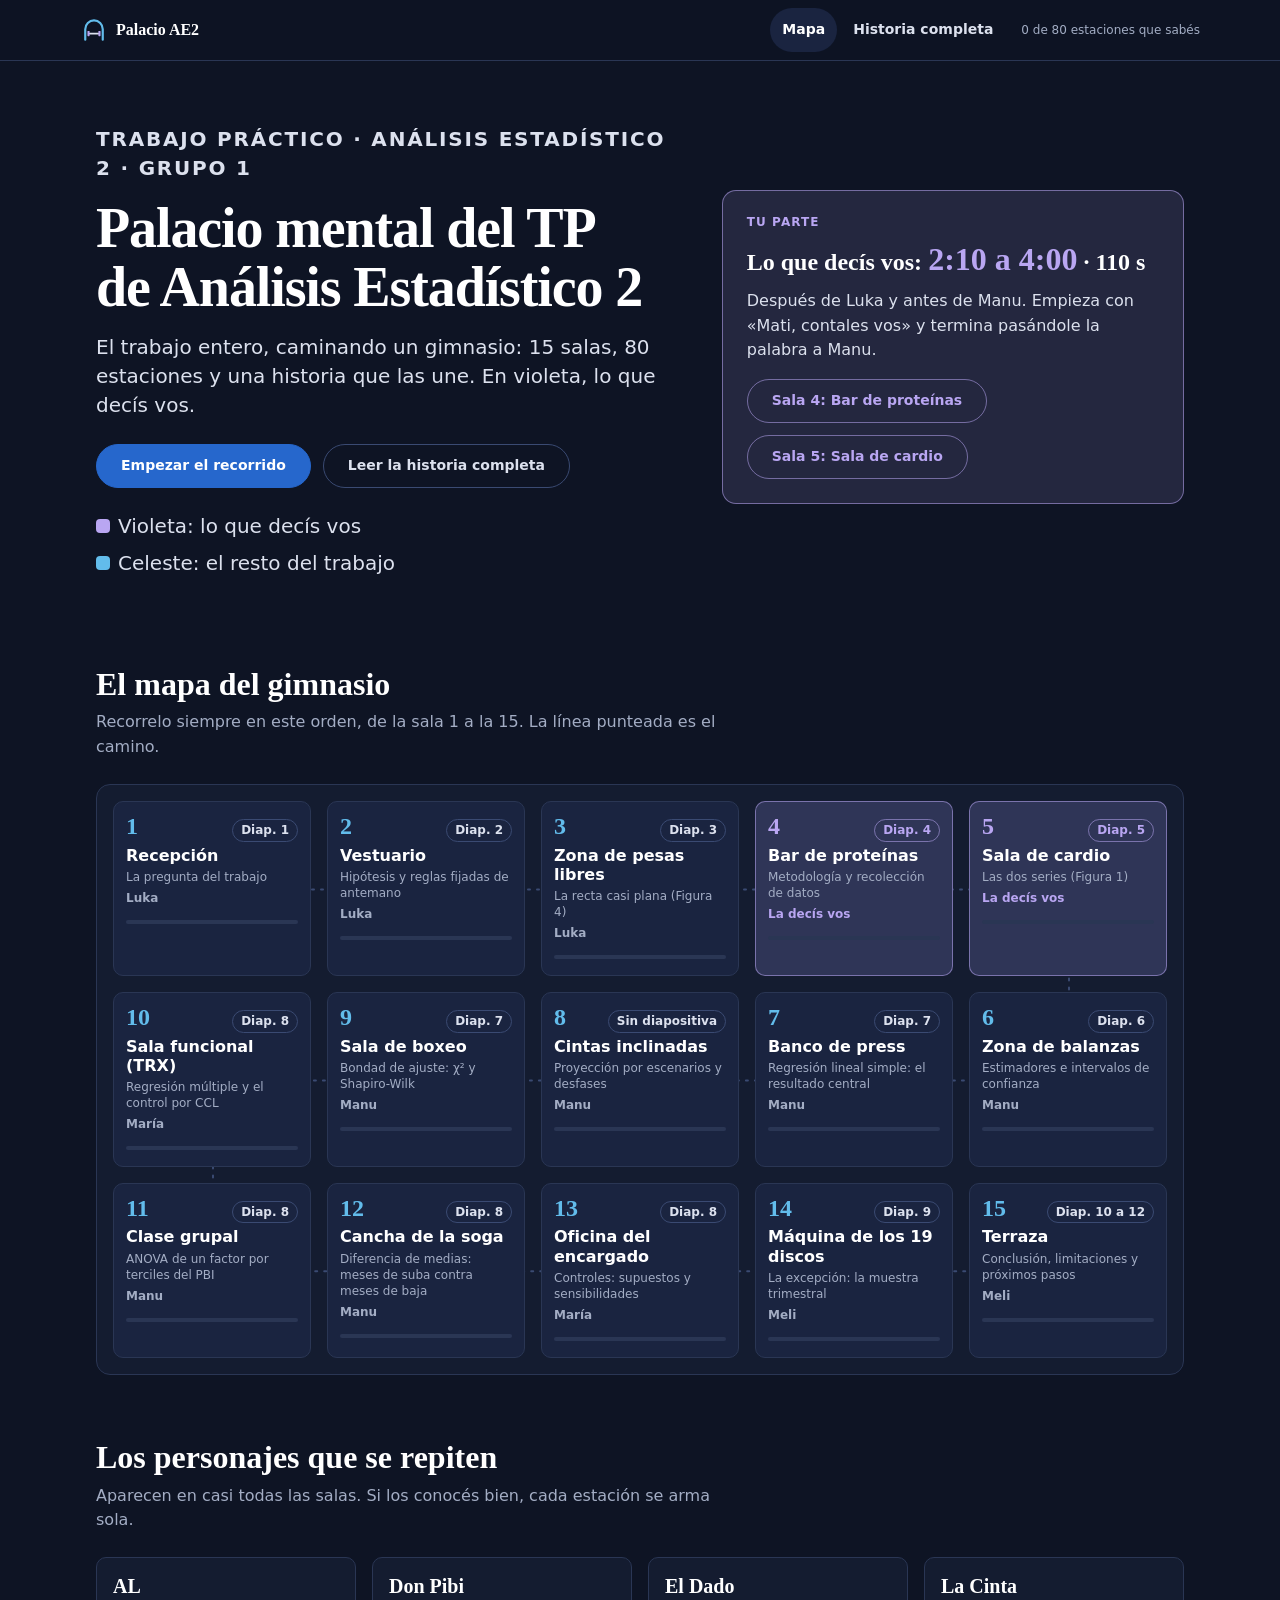
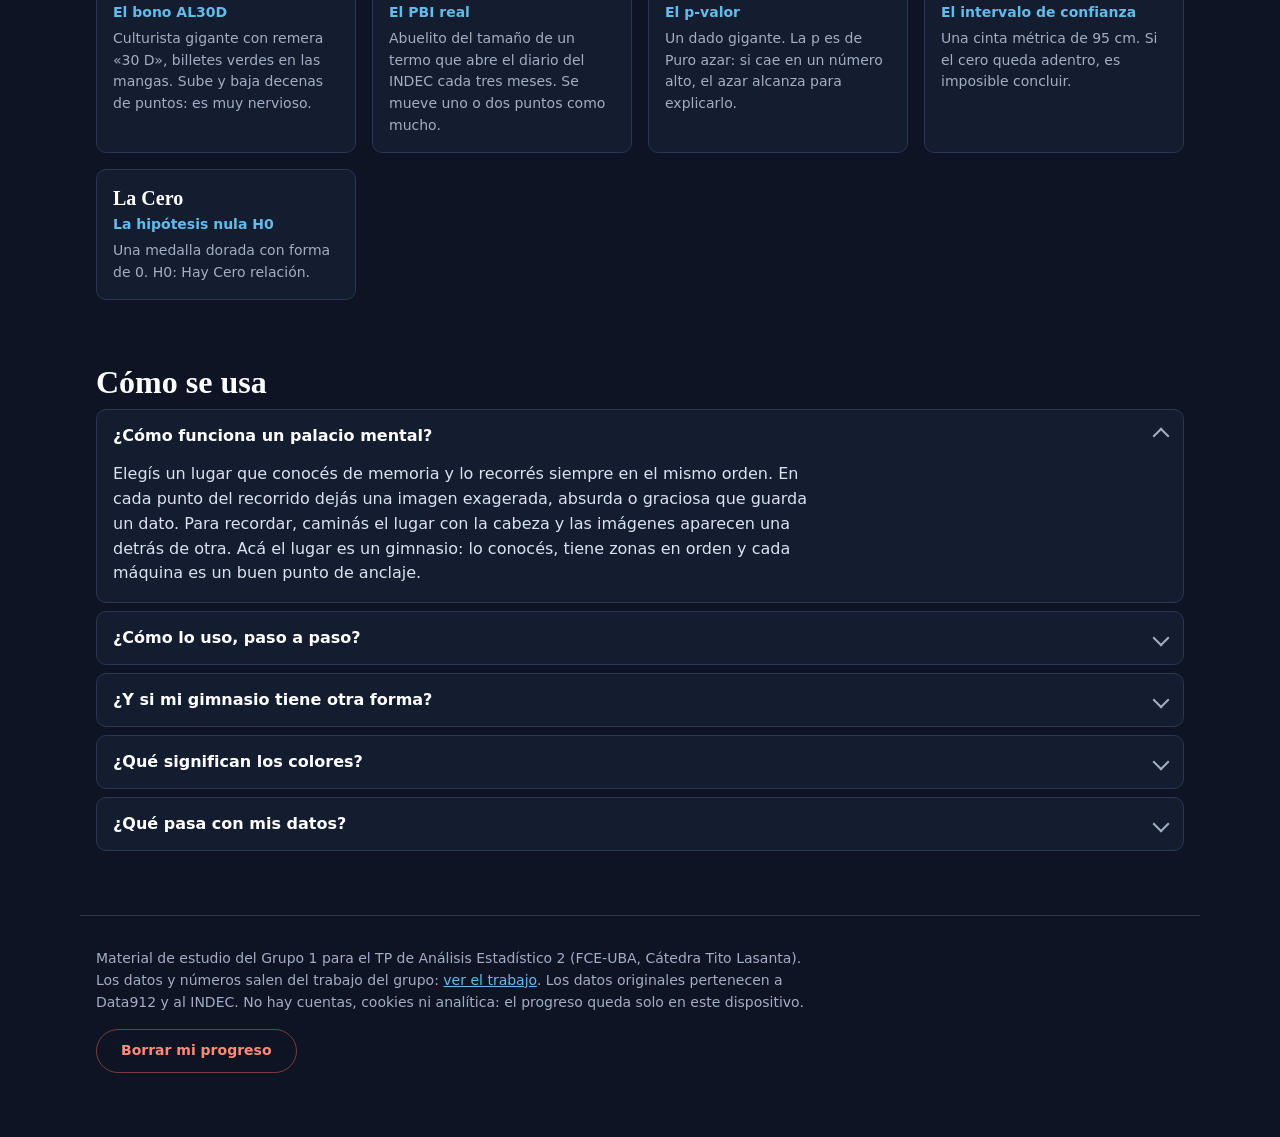
==== commit 681df359: "Cada sala indica la diapositiva del deck que le corresponde Número en el mapa, en el encabezado de l" ====
--- a/index.html
+++ b/index.html
@@ -130,6 +130,10 @@
 .sala:hover { border-color: var(--azul); transform: translateY(-2px); }
 .sala--violeta { background: color-mix(in srgb, var(--violeta) 13%, var(--panel-2)); border-color: var(--violeta-borde); }
 .sala--violeta:hover { border-color: var(--violeta); }
+.sala__cab { display: flex; flex-wrap: wrap; align-items: baseline; justify-content: space-between; gap: var(--e1) var(--e2); }
+.sala__diapo { padding: 1px var(--e2); border: 1px solid var(--linea-2); border-radius: var(--r-pill); font-size: var(--t-1); font-weight: 700; color: var(--tx); white-space: nowrap; }
+.sala--violeta .sala__diapo { border-color: var(--violeta-borde); color: var(--violeta); }
+.chip--diapo { color: var(--blanco); background: var(--panel-2); }
 .sala__num { font: 700 var(--t-5)/1 var(--serif); color: var(--azul); font-variant-numeric: tabular-nums; }
 .sala--violeta .sala__num { color: var(--violeta); }
 .sala__nombre { font-weight: 700; color: var(--blanco); font-size: var(--t-3); line-height: 1.2; }
@@ -313,7 +317,7 @@
   <button class="boton boton--borrar" type="button" data-borrar>Borrar mi progreso</button>
 </footer>
 <p class="sr-only" role="status" aria-live="polite" data-anuncio></p>
-<script type="application/json" id="datos">{"meta":{"titulo":"Palacio mental del TP de Análisis Estadístico 2","bajada":"El trabajo entero, caminando un gimnasio: {salas} salas, {estaciones} estaciones y una historia que las une. En violeta, lo que decís vos.","tuParte":{"desde":"2:10","hasta":"4:00","segundos":110,"salas":[4,5],"texto":"Después de Luka y antes de Manu. Empieza con «Mati, contales vos» y termina pasándole la palabra a Manu."},"elenco":[{"nombre":"AL","rol":"El bono AL30D","imagen":"Culturista gigante con remera «30 D», billetes verdes en las mangas. Sube y baja decenas de puntos: es muy nervioso."},{"nombre":"Don Pibi","rol":"El PBI real","imagen":"Abuelito del tamaño de un termo que abre el diario del INDEC cada tres meses. Se mueve uno o dos puntos como mucho."},{"nombre":"El Dado","rol":"El p-valor","imagen":"Un dado gigante. La p es de Puro azar: si cae en un número alto, el azar alcanza para explicarlo."},{"nombre":"La Cinta","rol":"El intervalo de confianza","imagen":"Una cinta métrica de 95 cm. Si el cero queda adentro, es imposible concluir."},{"nombre":"La Cero","rol":"La hipótesis nula H0","imagen":"Una medalla dorada con forma de 0. H0: Hay Cero relación."}],"como":[{"q":"¿Cómo funciona un palacio mental?","a":"Elegís un lugar que conocés de memoria y lo recorrés siempre en el mismo orden. En cada punto del recorrido dejás una imagen exagerada, absurda o graciosa que guarda un dato. Para recordar, caminás el lugar con la cabeza y las imágenes aparecen una detrás de otra. Acá el lugar es un gimnasio: lo conocés, tiene zonas en orden y cada máquina es un buen punto de anclaje."},{"q":"¿Cómo lo uso, paso a paso?","a":"1. Leé la historia de la sala (pestaña Historia). 2. Pasá por cada estación en la pestaña Recorrido: imaginá la escena con todos los sentidos y decí la frase en voz alta. 3. Pasá a Ensayo: las imágenes quedan tapadas, vos recordás y después destapás. 4. Marcá «Lo sé» solo cuando te salga sin mirar. 5. Al final, caminá las 15 salas de memoria."},{"q":"¿Y si mi gimnasio tiene otra forma?","a":"Mejor todavía. Reemplazá los lugares de cada estación por los de tu gimnasio real: lo único que importa es que el orden del recorrido sea siempre el mismo. Si no tenés bar de proteínas, usá cualquier rincón donde puedas imaginar una heladera."},{"q":"¿Qué significan los colores?","a":"Violeta: lo que decís vos en la exposición (salas 4 y 5, más el «¡Hola!» del grupo). Celeste: el resto del trabajo, que tenés que saber por si te preguntan o por si tenés que cubrir a alguien. Las estaciones violetas de las salas 4 y 5 tienen tus frases textuales, que se abren con el código del grupo."},{"q":"¿Qué pasa con mis datos?","a":"Nada sale de tu navegador. El progreso («Lo sé») se guarda solo en este dispositivo y lo podés borrar cuando quieras con el botón del pie de página. No hay cuentas, cookies de seguimiento ni analítica."}]},"salas":[{"n":1,"id":"recepcion","nombre":"Recepción","tema":"La pregunta del trabajo","diapositiva":"Portada","quien":"Luka","resumen":"Qué es el AL30D, qué es el PBI y qué pregunta hacemos.","historia":"Empujás la puerta de vidrio y los cinco gritan **¡Hola!**. Arriba, el neón pregunta si **AL** sigue a **Don Pibi**. En el torniquete un culturista enorme con remera «30 D» te frena con la tarjeta que vence en 2030. En el mostrador, un abuelito diminuto, Don Pibi, abre el diario del INDEC una vez cada tres meses. En la pizarra alguien dibujó con tiza: crece, recauda, paga, ¿sube? Y un cartel te recuerda: se mira, no se empuja.","puerta":"Pasás por la puerta de los vestuarios y el olor a candado nuevo te avisa: ahí se guardan las reglas antes de jugar.","estaciones":[{"id":"r1-1","lugar":"Puerta de vidrio","imagen":"Empujás la puerta y los cinco, alineados detrás del mostrador, gritan **¡Hola!** a la vez. Vos mirás al público, no a la pantalla, y levantás una mano.","frase":"Los cinco, de frente, a la vez.","dato":"Apertura de 10 segundos: el grupo entero de frente al público. Después de la pausa, Luka da un paso adelante.","dice":true,"cifras":[]},{"id":"r1-2","lugar":"Cartel de neón sobre la puerta","imagen":"En letras de neón: **¿El bono argentino sigue al PBI?** Debajo, un culturista (AL) camina detrás de un abuelito diminuto (Don Pibi) y no lo mira ni una vez.","frase":"¿AL sigue a Don Pibi?","dato":"Pregunta del trabajo: cuando la economía argentina crece, ¿el bono AL30D sube? Análisis Estadístico 2, Cátedra Tito Lasanta, FCE-UBA, segundo cuatrimestre de 2026. Grupo 1.","cifras":["2026"]},{"id":"r1-3","lugar":"Torniquete de entrada","imagen":"Un culturista gigante bloquea el torniquete con una remera que dice **30 D**. De la manga le cuelgan billetes verdes. Te muestra una tarjeta: **VENCE 2030**.","frase":"AL30D: Deuda en Dólares que vence al 30.","dato":"El AL30D es un bono de la deuda del Estado argentino, en dólares, que vence en 2030. Su precio sube cuando el mercado confía más en que el Estado va a pagar y baja cuando confía menos.","cifras":["2030"]},{"id":"r1-4","lugar":"Mostrador de recepción","imagen":"Detrás del mostrador, **Don Pibi**, un abuelito del tamaño de un termo, abre el diario del INDEC **cada tres meses** y le pasa un borrador a la inflación hasta dejarlo «real».","frase":"Don Pibi: real, trimestral y tranquilo.","dato":"El PBI mide todo lo que produce la economía. Usamos el PBI real (sin el efecto de la inflación) que publica el INDEC cada tres meses.","cifras":[]},{"id":"r1-5","lugar":"Pizarra de tiza de la pared","imagen":"Con tiza, cuatro dibujos encadenados con flechas: una planta que **crece**, una caja que **recauda**, una mano que **paga**, un signo de pregunta que dice **¿sube?**","frase":"Crece, recauda, paga… ¿sube?","dato":"La intuición que pusimos a prueba: si la economía crece, el Estado recauda más y debería pagar su deuda con más facilidad, así que el bono podría subir.","cifras":[]},{"id":"r1-6","lugar":"Cartelito pegado en el mostrador","imagen":"Un cartelito en el vidrio: **SE MIRA, NO SE EMPUJA**. Podés mirar si AL y Don Pibi caminan juntos; no podés probar que uno empuja al otro.","frase":"Se mira, no se empuja.","dato":"Asociación, no causalidad: buscamos si las dos variables se mueven juntas. Aunque lo hicieran, eso solo no probaría que una mueve a la otra, porque los datos son observacionales.","cifras":[]}]},{"n":2,"id":"vestuario","nombre":"Vestuario","tema":"Hipótesis y reglas fijadas de antemano","diapositiva":"Hipótesis","quien":"Luka","resumen":"El modelo, H0 y H1, el 0,05, las tres hipótesis y la caja fuerte del config.","historia":"En el vestuario abrís el primer locker y hay una regla de madera apoyada: arranca en beta cero y se inclina en beta uno. De su candado cuelga una medalla con forma de **0**: **Hay Cero** relación. En el banco, una torta de veinte porciones con una sola mordida. En la pared, tres perchas con tres remeras: Principal, Adelante y Profes. Al fondo, la caja fuerte del config, cerrada antes de que nadie mire nada.","puerta":"Salís del vestuario con la regla de madera bajo el brazo y entrás a la zona de pesas libres, donde esa regla va a quedar apoyada sobre 56 discos.","estaciones":[{"id":"r2-1","lugar":"Locker número 1","imagen":"Abrís el locker y adentro hay una **regla de madera** apoyada: el pie de la regla marca de dónde arranca (**β0**) y el ángulo con el piso es cuánto se inclina (**β1**).","frase":"Beta-cero arranca, beta-uno inclina.","dato":"Modelo: Var AL30D = β0 + β1 · Var PBI + error. Todo se juega en β1, la pendiente: cuántos puntos se mueve el bono por cada punto que se mueve el PBI.","cifras":[]},{"id":"r2-2","lugar":"Candado del locker","imagen":"Del candado cuelga una medalla con forma de **cero** gigante, dorada. En el grabado se lee: **H0, Hay Cero**. Una segunda medalla, más chica y torcida, dice H1: distinto de cero.","frase":"H0: Hay Cero.","dato":"H0: β1 = 0 (no hay asociación, el PBI no ayuda a predecir el bono). H1: β1 ≠ 0 (hay asociación, positiva o negativa). Contraste bilateral.","cifras":[]},{"id":"r2-3","lugar":"Banco de madera","imagen":"Sobre el banco, una torta partida en **20 porciones** y le falta una sola: **una de veinte**. Un cartel: «riesgo que acepto: 0,05».","frase":"Una de veinte es mi riesgo.","dato":"Nivel de significación α = 0,05: el riesgo que aceptamos de rechazar H0 por error. Equivale a trabajar con 95 % de confianza.","cifras":["0,05"]},{"id":"r2-4","lugar":"Tres perchas en la pared","imagen":"Tres remeras colgadas: una dice **Principal** (la regresión simple), otra tiene una flecha hacia adelante y un **+1** (**Adelante**), y la tercera lleva un sello con la fecha **22/10** (**Profes**).","frase":"Principal, Adelante, Profes.","dato":"Hipótesis principal: regresión simple del bono contra el PBI del mismo mes. Extensión: con el PBI del mes siguiente, ¿el bono se anticipa? Hipótesis enviada a los docentes el 22/10: ¿el PBI crece distinto en los meses en que el bono sube que en los que baja? (diferencia de medias).","cifras":["22/10"]},{"id":"r2-5","lugar":"Caja fuerte del fondo","imagen":"Una caja fuerte con **config.yaml** grabado en la puerta. El Dado (el p-valor) espera sentado afuera, sin tirarse, porque la caja se cierra **antes**.","frase":"Primero cierro, después miro.","dato":"Todas las decisiones de método (qué bono, qué ventana, cómo tratar el PBI, qué pruebas son principales y cuáles exploratorias) se fijaron en config.yaml antes de calcular cualquier p-valor, para que el resultado no se acomode a lo que se quería encontrar.","cifras":[]}]},{"n":3,"id":"pesas-libres","nombre":"Zona de pesas libres","tema":"La recta casi plana (Figura 4)","diapositiva":"Figura 4","quien":"Luka","resumen":"56 puntos, una recta de mínimos cuadrados casi horizontal.","historia":"En el rack cuelgan **56 discos**, uno por mes, repartidos como una nube. Apoyás la regla de madera y el entrenador la acomoda con un metro hasta que la suma de distancias al cuadrado sea la mínima. Queda **casi horizontal**: AL no sigue a Don Pibi. Un silencio de un segundo frente al espejo y, en el pasillo, Luka te señala el cartel con tu nombre.","puerta":"Luka te da el pase: al fondo del pasillo huele a licuado y se prende un cartel con tu nombre. Entrás al bar de proteínas.","estaciones":[{"id":"r3-1","lugar":"Rack de sentadillas","imagen":"En el rack cuelgan **56 discos** de colores como medallas, cada uno rotulado con un mes. Por la altura se ve cuánto subió el bono; por la posición, cuánto creció el PBI.","frase":"Cada disco, un mes.","dato":"Diagrama de dispersión: cada punto es un mes. Eje horizontal: variación del PBI. Eje vertical: variación del bono. n = 56 meses.","cifras":["56"]},{"id":"r3-2","lugar":"Espejo largo de la pared","imagen":"El entrenador apoya tu regla de madera sobre los discos y con un metro mide las distancias, las eleva al cuadrado y las suma, moviendo la regla hasta que la suma **sea la mínima posible**.","frase":"La regla que menos se aleja de los discos.","dato":"Mínimos cuadrados (MCO): la recta que hace mínima la suma de los errores al cuadrado. Es el método con el que se estima la pendiente β1.","cifras":[]},{"id":"r3-3","lugar":"Barra apoyada en el rack","imagen":"La regla queda **casi horizontal**, plana como una mesa. AL (el culturista) pasa por debajo sin agacharse: no hay inclinación que seguir.","frase":"Regla plana: AL no sigue a Don Pibi.","dato":"La recta ajustada está casi plana: β1 = 0,0154. Si el bono acompañara al PBI, la nube estaría inclinada, para arriba o para abajo, y no lo está.","cifras":["0,0154"]},{"id":"r3-4","lugar":"Cartel luminoso del pasillo","imagen":"Al final del pasillo, un cartel luminoso con tu nombre, y un megáfono que Luka te acerca. El cartel pregunta: **¿de dónde salen estos 56 meses?**","frase":"Mati, contales vos.","dato":"Luka cierra su bloque preguntando de dónde salen esos 56 meses y te pasa la palabra: «Mati, contales vos». Esa es tu señal de entrada.","cifras":["56"]}]},{"n":4,"id":"bar-de-proteinas","nombre":"Bar de proteínas","tema":"Metodología y recolección de datos","diapositiva":"Fuentes","quien":"Mati","tuParte":true,"tiempo":"2:10 a 3:10 · 60 s","como":"Contalo como una receta: fuentes, problema y solución, en ese orden.","resumen":"Tu primera parte: dos fuentes, un problema (diario contra trimestral) y la receta para armar 56 meses.","historia":"Luka te pasa un shaker por la barra y vos mostrás **dos frascos** públicos. En la **heladera 1** AL suda billetes y deja un cierre por día. En la **heladera 2** Don Pibi tirita con una botella cada tres meses. El **reloj de pared** corre todos los días y se atasca cada tres meses. Metés el PBI en la **licuadora STL** y tirás por la ventana lo que se repite cada año. Una **cinta flexible** toca todos los clavos trimestrales y los vuelve curva. Sobre el mostrador, una bandeja con **56 porciones**: la consigna pedía 50.","puerta":"Con la bandeja de 56 porciones en las manos pasás a la sala de cardio: dos pantallas esperan para mostrar qué cocinaste.","estaciones":[{"id":"r4-1","lugar":"Barra de entrada del bar","imagen":"Luka te desliza un **shaker** por la barra y dice «gracias» con la cabeza. Vos lo agarrás y mostrás **dos frascos transparentes** pegados con la etiqueta PÚBLICO.","frase":"Dos frascos, los dos públicos.","dato":"Entrás agradeciéndole a Luka y anunciás que usaron dos fuentes públicas.","dice":true,"cifras":[]},{"id":"r4-2","lugar":"Heladera 1 (la del bono)","imagen":"Dentro de la heladera, **AL** el culturista suda billetes verdes. Pegada en la puerta, una planilla con **una fila por día**. Una etiqueta: **Data912**.","frase":"AL, un cierre por día, en dólares.","dato":"Bono: precios de cierre diarios del AL30D, en dólares, de Data912. De ahí sale la variación de cada mes (se acumulan las variaciones diarias del mes).","dice":true,"cifras":[]},{"id":"r4-3","lugar":"Heladera 2 (la de la economía)","imagen":"En la segunda heladera, **Don Pibi** tirita con una sola botella en la mano. En la puerta, un cartel azul: **INDEC, PBI real**.","frase":"Don Pibi: una botella cada tres meses.","dato":"Economía: PBI real del INDEC (a precios de 2004).","dice":true,"cifras":[]},{"id":"r4-4","lugar":"Reloj de pared","imagen":"Un reloj con dos agujas: el segundero (el bono) corre **todos los días**, tic-tic-tic. La otra aguja (el INDEC) salta **cada tres meses**: CLONK. Las agujas no se encuentran nunca.","frase":"Todos los días contra cada tres meses.","dato":"El problema, con énfasis y despacio: el INDEC publica cada tres meses y el bono cotiza todos los días.","dice":true,"cifras":[]},{"id":"r4-5","lugar":"Licuadora STL","imagen":"Metés el PBI en una licuadora con tres picos de salida: **tendencia**, **estacionalidad** y **resto**. Abrís la ventana y tirás por ahí el pico de estacionalidad: el patrón que se repite cada año.","frase":"STL: separa y tira lo que se repite.","dato":"Primer paso de la solución: quitar la estacionalidad con STL, que separa tendencia, estacionalidad y resto. El PBI repite un patrón cada año (el segundo trimestre siempre es alto). Los factores coinciden con los del PIB desestacionalizado del INDEC.","dice":true,"cifras":[]},{"id":"r4-6","lugar":"Cinta métrica flexible sobre el mostrador","imagen":"Una cinta de modista pasa **por encima de cada clavo trimestral** clavado en el mostrador y dibuja una curva suave que sigue a todos: el **spline cúbico**. Entre clavo y clavo se marcan los meses.","frase":"Spline: la cinta que toca todos los clavos.","dato":"Segundo paso: pasar a meses con un spline cúbico, una curva suave que respeta el dato de cada trimestre.","dice":true,"cifras":[]},{"id":"r4-7","lugar":"Bandeja del plato final","imagen":"Una bandeja con **56 porciones** ordenadas, rotuladas de **octubre de 2021** a **mayo de 2026**. Un cartel clavado al costado: **pide 50**. Vos sonreís: servís 56.","frase":"Cincuenta pide, cincuenta y seis sirve.","dato":"Resultado: 56 meses, de octubre de 2021 a mayo de 2026. La consigna pide al menos 50 observaciones, por eso la muestra principal es mensual.","dice":true,"cifras":["56","50"]},{"id":"r4-8","lugar":"Cartel de cupones en la puerta de la heladera 1","imagen":"AL tose cinco veces y escupe un cupón cada vez; el precio cae un tercio de golpe. Un cartel: **5 días, valor cero**.","frase":"Cinco veces paga: cero ese día.","dato":"Para saberlo si te preguntan: en los 5 días en que el bono pagó cupón y amortización su precio cae de 7 a 13 % solo por el pago. A esos días se les asigna variación 0, para no confundir un pago con una pérdida.","cifras":["5 días","7 a 13 %"]},{"id":"r4-9","lugar":"Estante de libros del rincón","imagen":"Un estante con una carpeta enorme rotulada **1.243 ruedas**. Dos auditores comparan el libro con una copia, línea por línea, y tachan con tilde verde.","frase":"Mil doscientas cuarenta y tres ruedas, todas verificadas.","dato":"Para saberlo si te preguntan: el archivo del AL30D tiene 1.243 ruedas. Un test compara los datos ordenados por el grupo contra descargas independientes de Data912 y datos.gob.ar, valor por valor.","cifras":["1.243"]}]},{"n":5,"id":"sala-de-cardio","nombre":"Sala de cardio","tema":"Las dos series (Figura 1)","diapositiva":"Figura 1","quien":"Mati","tuParte":true,"tiempo":"3:10 a 4:00 · 50 s","como":"Señalá las dos pantallas; los números de la figura no hace falta leerlos.","resumen":"Tu segunda parte: las dos series, la escala y la promesa de dejar todo escrito antes.","historia":"En la sala de cardio hay dos pantallas apiladas. En la **de arriba**, AL corre: barras azules cuando sube, naranjas cuando baja. En la **de abajo**, Don Pibi camina suave. Entre las dos, una **regla gigante pintada en el piso**: AL mide decenas, Don Pibi uno o dos. En la pared del fondo, un cartel sellado por escribano con un candado: escrito **antes**. Al salir, Manu te espera con una balanza.","puerta":"Manu te recibe en la puerta con una balanza de gimnasio bajo el brazo: «Con los datos armados, te cuento qué estimamos».","estaciones":[{"id":"r5-1","lugar":"Cinta de correr 1 (pantalla de arriba)","imagen":"En la pantalla de arriba corre **AL**. Cuando sube, deja barras **azules** como botellas de agua; cuando baja, barras **naranjas** como zanahorias. Vos señalás la pantalla con el dedo.","frase":"Arriba AL: azul sube, naranja baja.","dato":"Señalar el panel de arriba: variación mensual del bono, azul cuando sube y naranja cuando baja.","dice":true,"cifras":[]},{"id":"r5-2","lugar":"Cinta de correr 2 (pantalla de abajo)","imagen":"En la pantalla de abajo camina **Don Pibi**, tranquilo: una línea azul suave, ondulada, que apenas sube y baja. Vos bajás el dedo a esa pantalla.","frase":"Abajo Don Pibi, tranquilo.","dato":"Señalar el panel de abajo: la variación del PBI (mensualizado).","dice":true,"cifras":[]},{"id":"r5-3","lugar":"Regla gigante pintada en el piso","imagen":"Entre las cintas, una **regla gigante** en el piso. A la izquierda AL salta de −19 a +39: **decenas**. A la derecha Don Pibi apenas pasa de **uno o dos**. Pausa de un segundo y frase firme.","frase":"Decenas contra uno o dos.","dato":"Pausa de 1 s y frase firme sobre la escala: el bono se mueve decenas de puntos en un mes y el PBI uno o dos como mucho. El bono va de −19,53 a 39,48; el PBI, de −1,85 a 2,30.","dice":true,"cifras":["−19,53","39,48","−1,85","2,30"]},{"id":"r5-4","lugar":"Pared del fondo, el cartel sellado","imagen":"En la pared, un cartel sellado con **cera roja** y un **candado**, fechado antes del partido. Debajo, sentado, el **Dado** (el p-valor): todavía no lo tiraron.","frase":"Escrito antes, p-valor después.","dato":"El método quedó escrito antes de calcular un solo p-valor (qué bono, qué período, qué pruebas), para que el resultado no se acomode a lo que se quería encontrar.","dice":true,"cifras":[]},{"id":"r5-5","lugar":"Puerta de salida de la sala","imagen":"Manu te espera en la puerta con una **balanza** bajo el brazo, mostrando la aguja. Le pasás el micrófono con una sonrisa.","frase":"Datos armados → la balanza de Manu.","dato":"Pase a Manu con una frase corta: con los datos armados, Manu cuenta qué estimaron. Ahí termina tu parte.","dice":true,"cifras":[]}]},{"n":6,"id":"balanzas","nombre":"Zona de balanzas","tema":"Estimadores e intervalos de confianza","diapositiva":"Descriptiva","quien":"Manu","resumen":"Media, desvío, error estándar, proporción e IC del 95 %.","historia":"AL se sube a la balanza: la aguja marca **2,52** pero tiembla **12,5** como una licuadora. Don Pibi se sube después: **0,13** y la aguja casi no se mueve. El cartel de la pared compara: AL es **quince veces** más nervioso. Una cinta métrica de 95 cm envuelve a cada uno y a los dos les entra el **cero** adentro. Al fondo, una canasta con 32 pelotas azules y 24 naranjas.","puerta":"Manu apoya la balanza y te señala el banco de press: ahí se pone la pendiente a prueba.","estaciones":[{"id":"r6-1","lugar":"Balanza de AL","imagen":"AL se sube a la balanza: la aguja marca **+2,52** pero **tiembla 12,5** para cada lado como si hubiera un terremoto. Sudor verde por todos lados.","frase":"AL: promedio 2,5, tiembla 12,5.","dato":"Var AL30D: media = 2,5158 % por mes; desvío estándar S = 12,5324; error estándar = 1,6747; mínimo −19,53 y máximo 39,48.","cifras":["2,5158","12,5324","1,6747"]},{"id":"r6-2","lugar":"Balanza de Don Pibi","imagen":"Don Pibi se sube con cuidado: la aguja marca **0,13** y no se mueve casi nada, **0,84**. Se baja y le da las gracias a la balanza.","frase":"Don Pibi: 0,13 y casi quieto.","dato":"Var PBI: media = 0,1326 % por mes; desvío estándar S = 0,8382; error estándar = 0,1120; mínimo −1,85 y máximo 2,30.","cifras":["0,1326","0,8382","0,1120"]},{"id":"r6-3","lugar":"Cartel comparativo de la pared","imagen":"En la pared, un cartel gigante con un **×15** pintado. A un lado AL con los brazos revoleando; al otro Don Pibi con el termo. **Quince veces más nervioso**.","frase":"Quince veces más nervioso.","dato":"El bono es unas 15 veces más volátil que el PBI: desvío de 12,53 pp contra 0,84 pp. Con esa diferencia ya se intuye que la actividad sola difícilmente explique los movimientos del bono.","cifras":["15 veces","12,53","0,84"]},{"id":"r6-4","lugar":"Cinta métrica de 95 cm","imagen":"Una cinta métrica de **95 cm** abraza a AL: va de **−0,84** a **+5,87**, y el **cero** queda adentro del abrazo. Cartel: **IC con Cero = Imposible Concluir**.","frase":"IC con cero adentro: imposible concluir.","dato":"IC 95 % de la media: bono [−0,8404 ; 5,8720] y PBI [−0,0919 ; 0,3570]. Los dos incluyen el cero: con estos datos no se puede afirmar que hayan crecido en promedio por mes. Fórmula: media ± t · S/√n, con t = 2,0040 (55 gl).","cifras":["−0,8404","5,8720","−0,0919","0,3570","2,0040"]},{"id":"r6-5","lugar":"Silla de la balanza","imagen":"En la balanza hay **una silla menos** que gente: **n − 1**. Cuando falta una silla nadie se queda corto al promediar el desorden.","frase":"Resto uno para no quedarme corto.","dato":"Estimadores insesgados: S² se calcula dividiendo por n − 1 y no por n para que no subestime la varianza. El error estándar de la media es S/√n.","cifras":[]},{"id":"r6-6","lugar":"Canasta de pelotas de básquet","imagen":"Una canasta con **32 pelotas azules** (meses de suba) y **24 naranjas** (de baja). Un cartel pegado: 32 sobre 56 es **0,5714**. La cinta marca de 0,44 a 0,70 y **incluye el 0,5**.","frase":"Treinta y dos de cincuenta y seis.","dato":"Proporción de meses con suba del bono: p̂ = 32/56 = 0,5714, IC 95 % [0,4418 ; 0,7010]. Incluye 0,5: no se puede afirmar que el bono haya subido más veces de las que bajó.","cifras":["0,5714","0,4418","0,7010"]}]},{"n":7,"id":"banco-de-press","nombre":"Banco de press","tema":"Regresión lineal simple: el resultado central","diapositiva":"Regresión mensual","quien":"Manu","resumen":"β1, el test t, las sumas de cuadrados, R², el IC y el p-valor.","historia":"En el banco de press, la barra carga un disco chiquito arriba y uno enorme abajo: **poquito sobre muchísimo, casi cero**. Un cartel cuelga del techo en **±2,0049** y el **t** del test ni le roza las rodillas. Una balanza de tres platos pesa una **pluma** contra un **camión**. El Dado cae en **0,9940**. La cinta de medir se estira cuatro para cada lado con el cero en el medio. Y el cartel final: **no se rechaza**.","puerta":"Salís del banco con la barra descargada y te cruzás con cuatro cintas de correr inclinadas distinto: ahí se proyecta.","estaciones":[{"id":"r7-1","lugar":"Barra olímpica con dos discos","imagen":"En un extremo, un disco chiquito con **0,5967**; en el otro, uno enorme con **38,6396**. Los dividís: sale **0,0154**. Una pluma sobre la barra en la que se lee **β0 = 2,5138**.","frase":"Poquito sobre muchísimo: casi cero.","dato":"Estimación por mínimos cuadrados: β̂1 = Sxy / Sxx = 0,5967 / 38,6396 = 0,0154, y β̂0 = media de Y − β̂1 · media de X = 2,5138 (media de X = 0,1326, media de Y = 2,5158).","cifras":["0,5967","38,6396","0,0154","2,5138"]},{"id":"r7-2","lugar":"Soporte del banco (el test t)","imagen":"Un cartel colgado del techo a **±2,0049**. El **t** del test (0,0076) es un enano que ni le roza las rodillas. En el soporte: **54 grados de libertad**.","frase":"t = 0,0076: ni roza el 2.","dato":"Test t sobre la pendiente, con n − 2 = 54 gl: s² = 159,97; EE(β̂1) = 2,0347; t = 0,0076. El valor crítico es ±2,0049: si |t| lo supera se rechaza H0. Acá no.","cifras":["159,97","2,0347","0,0076","2,0049"]},{"id":"r7-3","lugar":"Balanza de tres platos","imagen":"Tres platos: en el de arriba, un camión (**SCT = 8.638,37**). Abajo se reparte en una **pluma** (SCR = **0,0092**, lo que explica la recta) y casi todo el camión (SCE = 8.638,37, el error). R² **0,0000**.","frase":"Una pluma contra un camión.","dato":"SCT = SCR + SCE. Regresión (lo que explica el PBI) 0,0092, error 8.638,37, total 8.638,37. R² = SCR/SCT = 0,0000: el PBI explica el 0,0 % de la variación del bono. F = 0,0001 con (1; 54) gl y F = t², así que da el mismo p-valor.","cifras":["8.638,37","0,0092","0,0001"]},{"id":"r7-4","lugar":"Dado gigante sobre el banco","imagen":"Tirás el **Dado** y cae en **0,9940**, casi cien. El dado tiene la **p** de **P**uro azar: con valor así el azar alcanza y sobra. Muy lejos del 0,05 colgado en la pared.","frase":"p alto: el azar alcanza.","dato":"p-valor = 0,9940, muy por encima de 0,05: no se rechaza H0. El p-valor es la probabilidad de ver un resultado igual o más extremo que el observado si en realidad no hubiera relación.","cifras":["0,9940"]},{"id":"r7-5","lugar":"Cinta métrica sobre el banco","imagen":"La cinta se estira **cuatro hacia cada lado** con el **cero justo en el medio**: de **−4,06** a **+4,09**. Un cartel: **cero adentro, no hay evidencia**.","frase":"Cuatro para cada lado, cero en el medio.","dato":"IC 95 % de β1: [−4,0639 ; 4,0948]. Contiene el cero, que es lo mismo que dice el test t. Fórmula: β̂1 ± t crítico (n − 2 gl) · EE(β̂1).","cifras":["−4,0639","4,0948"]},{"id":"r7-6","lugar":"Cartel de veredicto","imagen":"Un cartel enorme con letras rojas: **NO SE RECHAZA**. Debajo, en letra chica: «no es lo mismo que **es cero**». Dos jueces asienten.","frase":"No se rechaza no es «es cero».","dato":"No se rechaza H0. No rechazar H0 no prueba que la relación sea cero: los datos no alcanzan para afirmarla. Por eso los intervalos importan: dicen qué tamaños de relación quedan descartados.","cifras":[]}]},{"n":8,"id":"cintas-inclinadas","nombre":"Cintas inclinadas","tema":"Proyección por escenarios y desfases","diapositiva":"Informe, sección 5.1","quien":"Manu","resumen":"Cuatro escenarios de PBI, el intervalo de predicción, el mes siguiente y los desfases.","historia":"Cuatro cintas de correr, inclinadas distinto: recesión, estancamiento, crecimiento y crecimiento fuerte. AL corre siempre a **2,5** km/h en las cuatro. Alrededor, una franja amarilla de **26** a cada lado. Un mensajero de Don Pibi llega **un mes tarde** y AL no lo escucha. Al fondo, siete carteles de desfase: uno solo se prende, el de **−2**, y la luz parpadea porque probaron muchos.","puerta":"Seguís por el pasillo y suena una campana: la sala de boxeo pregunta si los datos se parecen a una Normal.","estaciones":[{"id":"r8-1","lugar":"Las cuatro cintas de correr","imagen":"Cuatro cintas con inclinaciones distintas (**−1, 0, +1, +2**). AL las corre todas **a la misma velocidad**: +2,50, +2,51, +2,53, +2,54. La inclinación no le cambia nada.","frase":"Inclinás la cinta, AL va igual.","dato":"Proyección con la recta estimada: Var PBI −1,00 % → +2,50 %; 0,00 % → +2,51 %; +1,00 % → +2,53 %; +2,00 % → +2,54 %. Escenarios dentro del rango observado (−1,85 % a 2,30 %) para no extrapolar.","cifras":["2,50","2,51","2,53","2,54"]},{"id":"r8-2","lugar":"Franja amarilla alrededor de las cintas","imagen":"Una franja amarilla de **26** a cada lado de cada cinta. AL salta dentro de esa franja sin que importe cuánto se incline la cinta.","frase":"Más o menos veintiséis, siempre.","dato":"Intervalo de predicción al 95 % de un mes concreto: unos ±26 pp en todos los escenarios. Conocer el PBI no reduce la incertidumbre sobre el bono.","cifras":["26"]},{"id":"r8-3","lugar":"Puerta de la cinta 3 (el mes siguiente)","imagen":"Don Pibi manda un **mensajero** con el PBI del mes que viene. AL lo ve llegar pero **no se da vuelta**. En la gorra del mensajero: **+1**.","frase":"¿AL se adelanta? Treinta y seis por ciento: no.","dato":"Extensión (d = +1, declarada antes de ver los datos): con el PBI del mes siguiente, β1 = 1,8997, IC 95 % [−2,2037 ; 6,0030], p = 0,3573, n = 55. No hay evidencia de que el bono se anticipe.","cifras":["1,8997","0,3573"]},{"id":"r8-4","lugar":"Siete carteles de desfase en la pared","imagen":"Siete carteles numerados de **−3 a +3**. Dos con candado (**0 y +1**, declarados). Los otros cinco con cinta de «exploratorio». Se prende uno solo, el **−2**, y parpadea.","frase":"Siete carteles, uno parpadea: casualidad.","dato":"Exploración con desfases de −3 a +3 (2 declarados y 5 exploratorios), juzgados con umbral 0,01 porque son varias pruebas. Pasa d = −2: β1 = −5,8701, p = 0,0025. Queda como pista para otro trabajo, no como resultado.","cifras":["−5,8701","0,0025"]}]},{"n":9,"id":"sala-de-boxeo","nombre":"Sala de boxeo","tema":"Bondad de ajuste: χ² y Shapiro-Wilk","diapositiva":"Informe 5.7 (se menciona en Regresión mensual)","quien":"Manu","resumen":"¿Los datos se parecen a una Normal? Ocho rounds y un juez.","historia":"Colgada del techo, una **campana** de boxeo: la Normal. Los datos pelean **8 rounds**; se esperaban 7 golpes por round. AL aguanta (6,86) y Don Pibi se cae (19,43). El juez **Wilk** levanta una tarjeta con la **W**: ninguno saca 1. Aunque los golpes del bono sean extremos, **56** alcanza para aguantarlos.","puerta":"Cruzás el ring y llegás a la sala funcional: dos cuerdas de TRX cuelgan, una por variable.","estaciones":[{"id":"r9-1","lugar":"Campana colgada del techo","imagen":"Una **campana de boxeo** con forma de campana de Gauss. Cada vez que los datos la golpean, suena o no suena: ¿son Normales? El test t y los IC suponen que sí.","frase":"¿Suena como Normal?","dato":"Por qué: el test t y los intervalos suponen que los datos (o los errores) siguen una distribución Normal. La bondad de ajuste lo verifica; la consigna la pide.","cifras":[]},{"id":"r9-2","lugar":"Ring de ocho rounds","imagen":"El ring tiene **8 rounds** (8 clases). En cada round esperabas **7 golpes** (56 dividido 8). AL saca un chi de **6,86**: bien. Don Pibi saca **19,43**: knockout. Línea roja en **11,07**.","frase":"Ocho rounds, siete golpes cada uno.","dato":"Test χ²: k = 8 clases equiprobables, esperadas 7,0 por clase, 5 gl (se pierden 2 por estimar media y desvío), valor crítico 11,0705. Bono: χ² = 6,8571, p = 0,2315 (pasa). PBI: χ² = 19,4286, p = 0,0016 (no pasa).","cifras":["6,8571","0,2315","19,4286","0,0016","11,0705"]},{"id":"r9-3","lugar":"Silla del juez","imagen":"El juez **Wilk** levanta tarjetas con una **W**: AL recibe **0,9390** y Don Pibi **0,9542**. Un 1 sería perfecto; nadie lo saca. Debajo, los p-valores: **0,0070** y **0,0327**, los dos bajo 0,05.","frase":"Wilk castiga a los dos: bajo 0,05.","dato":"Shapiro-Wilk: bono W = 0,9390 (p = 0,0070); PBI W = 0,9542 (p = 0,0327); residuos de la regresión principal W = 0,9390 (p = 0,0070). W vale 1 si el ajuste es perfecto. Con muestras chicas detecta desvíos que el χ² pasa por alto.","cifras":["0,9390","0,0070","0,9542","0,0327"]},{"id":"r9-4","lugar":"Guantes colgados en la pared","imagen":"Los guantes de AL están marcados con **−19,5** y **+39,5**: golpes extremos. Pero el ring aguanta: un cartel dice **56 alcanzan**, y un paraguas robusto (HAC) cubre a todos.","frase":"Cincuenta y seis aguantan el golpe.","dato":"Las series no son exactamente Normales: el bono tiene meses extremos, de −19,5 % a +39,5 %. Con n = 56, los tests sobre medias y coeficientes siguen siendo aproximadamente válidos por el teorema central del límite, y los errores robustos llegan a la misma conclusión.","cifras":["−19,5 %","+39,5 %"]}]},{"n":10,"id":"sala-funcional","nombre":"Sala funcional (TRX)","tema":"Regresión múltiple y el control por CCL","diapositiva":"Sensibilidad","quien":"María","resumen":"Dos variables explicativas: PBI y dólar CCL. VIF, F global, R² ajustado.","historia":"Del techo cuelgan **dos cuerdas de TRX**: una es el PBI, la otra el dólar CCL. Si sostenés una quieta, ¿la otra mueve a AL? En un espejo se refleja el mismo billete en **dos monedas**: sale el CCL. Un tablero muestra las dos cuerdas: la del PBI marca **0,91**, la del CCL **0,18**. Las dos cuerdas cuelgan **paralelas**, sin enredarse: **VIF 1**. Y en la balanza, apenas 3,4 % de explicación.","puerta":"Dejás las cuerdas y entrás a la clase grupal: tres filas de gente con remeras de colores esperan que las cuenten.","estaciones":[{"id":"r10-1","lugar":"Las dos cuerdas del TRX","imagen":"Dos cuerdas: una con una etiqueta **PBI** y otra con **CCL**. Si **sostenés una quieta**, mirás qué hace la otra. Las dos tiran de AL; las separás con una **X** en forma de matriz.","frase":"Dos cuerdas: sostengo una, miro la otra.","dato":"Modelo: Var AL30D = β0 + β1 · Var PBI + β2 · Var CCL implícito + error. Se mide la relación con el PBI manteniendo constante el CCL. Estimación matricial: β̂ = (XᵀX)⁻¹Xᵀy, con n − k − 1 = 53 gl.","cifras":["53"]},{"id":"r10-2","lugar":"Espejo de los dos billetes","imagen":"Un mismo billete verde reflejado en dos espejos: en uno aparece con etiqueta **pesos** (AL30) y en otro con **cable** (AL30C). Comparás los reflejos: la diferencia es el **CCL**.","frase":"Mismo bono, dos monedas: sale el CCL.","dato":"El AL30D cotiza en dólares, así que se mueve también con el tipo de cambio. El CCL implícito sale de comparar el mismo bono en pesos (AL30) y en dólares cable (AL30C). Lo propuso Mati al principio y quedó fijado como control antes de ver resultados.","cifras":[]},{"id":"r10-3","lugar":"Tablero de coeficientes","imagen":"En el tablero de la pared: la cuerda del **PBI** marca **−0,22** con luz roja apagada (**p 0,91**); la del **CCL** marca **−0,22** también con luz apagada (**p 0,18**). La constante: **3,53**, p 0,06.","frase":"El PBI sigue mudo: 0,91.","dato":"Constante 3,5270 (p = 0,0623); Var PBI −0,2222 (EE 2,0258; t = −0,1097; p = 0,9131; IC [−4,2854 ; 3,8411]); Var CCL implícito −0,2240 (EE 0,1634; t = −1,3703; p = 0,1764; IC [−0,5518 ; 0,1039]). Ni con el control aparece relación con el PBI.","cifras":["3,5270","−0,2222","0,9131","−0,2240","0,1764"]},{"id":"r10-4","lugar":"Balanza del modelo completo","imagen":"Una balanza con dos platos: **295,58** explicado y **8.342,79** sin explicar. La aguja marca **3,4 %**. Una etiqueta: **R² ajustado −0,0022**: sumar una cuerda no ayudó, hasta restó.","frase":"3,4 % explicado, ajustado en negativo.","dato":"Test F global por sumas de cuadrados: regresión 295,58 (2 gl), error 8.342,79 (53 gl); F = 0,9389, p = 0,3975. R² = 0,0342; R² ajustado = −0,0022 (negativo: sumar variables no mejora la explicación). Valor crítico de F con (2; 53) gl = 3,17.","cifras":["295,58","8.342,79","0,9389","0,3975","0,0342","−0,0022"]},{"id":"r10-5","lugar":"Cuerdas paralelas","imagen":"Las dos cuerdas cuelgan **paralelas, sin enredarse**: un cartel dice **VIF 1,01** y **1,01**. Si estuvieran trenzadas valdría más de 5 y habría que desenredarlas.","frase":"Cuerdas sin enredo: VIF uno.","dato":"VIF = 1 / (1 − R²j). Valores mayores a 5 o 10 preocupan; acá dan 1,01 y 1,01: las dos variables casi no se mueven juntas y el modelo puede separar lo que aporta cada una.","cifras":["1,01"]}]},{"n":11,"id":"clase-grupal","nombre":"Clase grupal","tema":"ANOVA de un factor por terciles del PBI","diapositiva":"Sensibilidad","quien":"Manu","resumen":"Tres grupos de meses, medias distintas a simple vista y un F que no llega.","historia":"La clase grupal tiene tres filas de gente con remeras de colores: **19** de baja, **18** de media, **19** de alta. En el pizarrón, tres promedios: **3,44**, **3,34** y **0,81**. La instructora corta una torta enorme: el bocadito de **entre** y todo el resto **dentro**. El F pesa **0,26** y no llega al cartel de **3,17**. Y la torta dice: **1 %**.","puerta":"Cuando termina la clase salís a la cancha: dos equipos tiran de una soga y no se mueve.","estaciones":[{"id":"r11-1","lugar":"Tres filas con remeras","imagen":"Tres filas en el salón: **bajo** (19 personas con remera azul oscuro), **medio** (18, celeste) y **alto** (19, blanca). Cada fila es un tercio de los meses por crecimiento del PBI.","frase":"Tres tercios: diecinueve, dieciocho, diecinueve.","dato":"Grupos por terciles de la Var PBI: bajo −1,85 % a 0,07 % (19 meses); medio 0,09 % a 0,27 % (18); alto 0,30 % a 2,30 % (19). H0: la variación media del bono es igual en los tres. H1: al menos un grupo difiere.","cifras":["19 meses","18"]},{"id":"r11-2","lugar":"Pizarrón de promedios","imagen":"En el pizarrón, tres promedios con marcador: **+3,44**, **+3,34** y **+0,81**. A simple vista parecen distintos; la instructora levanta una ceja.","frase":"Dos parecidos arriba y uno abajo.","dato":"Variación media del bono: bajo +3,44 %; medio +3,34 %; alto +0,81 %. A simple vista las medias se ven distintas; hay que ver si esa diferencia es mayor que la variación dentro de cada grupo.","cifras":["+3,44","+3,34","+0,81"]},{"id":"r11-3","lugar":"Torta de la instructora","imagen":"Una torta enorme: el bocadito de **entre** grupos pesa **83,32**; todo el resto, **dentro**, pesa **8.555,05**. La torta entera pesa **8.638,37**.","frase":"Entre es un bocadito; dentro es la torta.","dato":"SC total = SC entre + SC dentro: 8.638,37 = 83,32 + 8.555,05. La diferencia entre grupos es chica al lado de lo que varía el bono adentro de cada grupo.","cifras":["83,32","8.555,05","8.638,37"]},{"id":"r11-4","lugar":"Balanza F junto a la puerta","imagen":"Una balanza con un cociente: **41,66 / 161,42 = 0,26**. Cuelga un cartel de **3,17**. El F ni se acerca.","frase":"F de 0,26: no llega a 3,17.","dato":"F = CM entre / CM dentro = 41,66 / 161,42 = 0,2581, con (2; 53) gl. Valor crítico al 95 % 3,1716. p = 0,7735: no se rechaza H0.","cifras":["41,66","161,42","0,2581","3,1716","0,7735"]},{"id":"r11-5","lugar":"Cartel de tamaño del efecto","imagen":"En el espejo, un solo punto rojo del tamaño de una moneda: el **1 %**. El grupo de crecimiento explica apenas una moneda de toda la torta. Al lado, un checklist con **Levene 0,0518**.","frase":"Un uno por ciento de torta.","dato":"Tamaño del efecto η² = SC entre / SC total = 0,0096: el grupo de crecimiento del PBI explica el 1,0 % de la variación del bono. Supuestos: igualdad de varianzas (Levene) p = 0,0518; normalidad por grupo (Shapiro-Wilk): bajo p = 0,6217, medio p = 0,0088, alto p = 0,0407.","cifras":["0,0096","0,0518","0,6217","0,0088","0,0407"]}]},{"n":12,"id":"cancha-de-la-soga","nombre":"Cancha de la soga","tema":"Diferencia de medias: meses de suba contra meses de baja","diapositiva":"Sensibilidad","quien":"Manu","resumen":"La hipótesis enviada a los docentes: 32 meses de suba contra 24 de baja.","historia":"En la cancha, un equipo de **32** (suba) tira de la soga contra uno de **24** (baja). Antes del juego, un árbitro verifica si las varianzas son parejas: sí, **0,9357**, se usa la agrupada. La soga queda **clavada en el medio**: la cinta roja se corre apenas **−0,0112**. Una lupa mide si cabrían diferencias más chicas: solo ve de **0,65** para arriba.","puerta":"Recogés la soga y cruzás la puerta del encargado: ahí hay una pared de checklists para ver si todo lo anterior se sostiene.","estaciones":[{"id":"r12-1","lugar":"Los dos equipos en la cancha","imagen":"Dos equipos tirando de una soga: **32** jugadores con remera azul (meses de **suba** del bono) contra **24** con remera naranja (meses de **baja**). Entre los dos, el PBI.","frase":"Treinta y dos tiran, veinticuatro tiran.","dato":"La hipótesis original, enviada a los docentes el 22/10, mira la relación desde el otro lado: separa los meses según lo que hizo el bono y compara cuánto creció el PBI. Suba: 32 meses; baja: 24 meses. H0: μ suba = μ baja.","cifras":["32 meses","24 meses","22/10"]},{"id":"r12-2","lugar":"Árbitro con silbato","imagen":"Antes de empezar, el árbitro pesa a los dos equipos: **F = 1,04**, equipos parejos (**p = 0,9357**). Entonces se usa la **soga agrupada**, la de la regla de la cátedra.","frase":"Parejos: soga agrupada, no Welch.","dato":"Prueba F de igualdad de varianzas: F = 1,0401 con (31; 23) gl, p = 0,9357: no se rechaza la igualdad, así que corresponde el t con varianza agrupada (la regla de la cátedra: agrupado si no se rechaza; Welch si se rechaza). S1 = 0,8529, S2 = 0,8363, Sp = 0,8459.","cifras":["1,0401","0,9357","0,8459"]},{"id":"r12-3","lugar":"Cinta roja en el medio de la soga","imagen":"La soga tiene una **cinta roja** en el centro. Después de tirar, se corrió **0,0112** a un lado: nada. El marcador dice **−0,0112 pp** y **t = −0,0491**.","frase":"La soga no se movió: menos un centésimo.","dato":"PBI medio con el bono en suba: 0,1277; en baja: 0,1390. Diferencia = −0,0112 pp, error estándar 0,2284, t = −0,0491 con 54 gl.","cifras":["−0,0112","−0,0491","0,2284"]},{"id":"r12-4","lugar":"Tablero del partido","imagen":"En el tablero: IC **[−0,47 ; +0,45]** con el cero adentro; el Dado cae en **0,9610**. Un segundo dado, **Welch**, cae en **0,9609**, casi igual.","frase":"Dado en 0,96; Welch dice lo mismo.","dato":"IC 95 % de la diferencia: [−0,4692 ; 0,4467]; p = 0,9610. Con Welch, como control, p = 0,9609. No se rechaza H0: la economía creció prácticamente lo mismo en los meses de suba y de baja.","cifras":["−0,4692","0,4467","0,9610","0,9609"]},{"id":"r12-5","lugar":"Lupa colgada del arco","imagen":"Una lupa que solo distingue objetos de **0,65** cm o más. Lo más chico queda borroso: **no se puede descartar**. Cartel: **80 %** de potencia.","frase":"La lupa ve de sesenta y cinco para arriba.","dato":"Potencia: la diferencia mínima que el test detectaría con 80 % de probabilidad es 0,65 pp (0,6516). Una diferencia de ese tamaño o mayor probablemente se habría detectado; una menor no se puede descartar.","cifras":["0,65","0,6516"]}]},{"n":13,"id":"control-de-calidad","nombre":"Oficina del encargado","tema":"Controles: supuestos y sensibilidades","diapositiva":"Sensibilidad","quien":"María","resumen":"¿El resultado se sostiene? Cuatro inspectores y siete perillas.","historia":"En la oficina del encargado, cuatro inspectores con chaleco. **Breusch-Pagan** mide si la varianza es pareja: pasa **por poco**, 0,0586. **Durbin-Watson** marca **1,94**, cerca de 2. **Breusch-Godfrey** da 0,83. Y el **paraguas HAC** cubre a todos: 0,9455. Al fondo, una consola con perillas rotuladas **A, B, C, D, F, G, H**: la E se perdió. Giraste todas y la decisión no se movió.","puerta":"Cuando la última perilla vuelve a su lugar, te llaman desde otra sala: hay una máquina con solo 19 discos y una luz roja que prende.","estaciones":[{"id":"r13-1","lugar":"Inspector Breusch-Pagan","imagen":"Un inspector con chaleco revisa si todos los alumnos tienen **brazos parejos** (varianza constante). Pasa raspando: **0,0586**, a un pelo del 0,05.","frase":"Brazos parejos, por poco: 0,0586.","dato":"Breusch-Pagan testea si la varianza de los errores cambia con X: p = 0,0586. No rechaza homocedasticidad, aunque queda cerca del umbral.","cifras":["0,0586"]},{"id":"r13-2","lugar":"Inspector Durbin-Watson","imagen":"Un segundo inspector sostiene un cartel con **1,94**: «el ideal es cerca de **2**, dos pies, dos independientes». Al lado, el compañero Breusch-Godfrey marca **0,83**.","frase":"Cerca de dos: sin eco entre meses.","dato":"Durbin-Watson = 1,94 (el ideal es cerca de 2) y Breusch-Godfrey p = 0,8349: no hay autocorrelación de los errores.","cifras":["1,94","0,8349"]},{"id":"r13-3","lugar":"Paraguas en el perchero","imagen":"Un **paraguas robusto** con las siglas **HAC** (Newey-West) cubre a los cuatro inspectores bajo el aguacero de supuestos. Cartel: **0,9455**, misma decisión.","frase":"Con paraguas HAC: 0,9455.","dato":"Errores robustos Newey-West (HAC, 3 rezagos), que no suponen varianza constante ni ausencia de autocorrelación: el coeficiente del PBI da p = 0,9455. Misma conclusión.","cifras":["0,9455"]},{"id":"r13-4","lugar":"Consola de perillas, fila superior","imagen":"Cuatro perillas: **A** (bono sin ajuste de pagos, 0,8915), **B** (PBI sin desestacionalizar, 0,5218), **D** (spline not-a-knot, 0,9943), **H** (PIB desestacionalizado del INDEC, 0,8208). Todas giran y la luz sigue apagada.","frase":"A, B, D, H: giro y no cambia.","dato":"Sensibilidades de la regresión simple, una decisión por vez: (a) bono sin ajuste ex-pago p = 0,8915; (b) PBI sin desestacionalizar p = 0,5218; (d) spline con not-a-knot p = 0,9943; (h) PBI desestacionalizado por el INDEC p = 0,8208.","cifras":["0,8915","0,5218","0,9943","0,8208"]},{"id":"r13-5","lugar":"Consola de perillas, fila inferior","imagen":"Tres perillas: **C** (ANOVA con umbrales ±0,5 %, 0,7404), **F** (múltiple con HAC, 0,9455) y **G** (CCL con cierres operados, 0,8499 y 0,1544). Un hueco en la fila: **falta la E**.","frase":"C, F, G… la E se perdió.","dato":"(c) ANOVA con umbrales ±0,5 % (n por grupo 10/32/14) p = 0,7404; (f) múltiple con errores HAC, β de Var PBI p = 0,9455; (g) múltiple con CCL de cierres operados (AL30C con volumen > 0): β de Var PBI p = 0,8499 y β de Var CCL p = 0,1544. Ninguna cambia la decisión.","cifras":["0,7404","0,8499","0,1544"]}]},{"n":14,"id":"diecinueve-discos","nombre":"Máquina de los 19 discos","tema":"La excepción: la muestra trimestral","diapositiva":"Muestra trimestral","quien":"Meli","resumen":"Con 19 trimestres sin interpolar el resultado cambia, pero depende de uno solo.","historia":"La máquina tiene solo **19 discos** y la barra se inclina hacia abajo. Se prende una luz roja: **p = 0,0142**. Pero un cartel dice: **19 es menos de 50**. Sacás un disco, el de **2024Q1**, y la luz se apaga: **0,0527**. Los cinco discos de la caída del PBI tienen al bono arriba. Un sello al costado: **agregado después de ver los resultados**.","puerta":"Apagás la máquina y subís a la terraza: es la hora de decir qué sacamos de todo esto.","estaciones":[{"id":"r14-1","lugar":"Máquina con diecinueve discos","imagen":"Una máquina con solo **19 discos** (trimestres) y la barra apoyada **hacia abajo**, inclinada al revés. Se prende una luz roja: **p = 0,0142**, β1 = −4,54.","frase":"Diecinueve discos y la barra se inclina al revés.","dato":"Muestra trimestral sin interpolar (n = 19): β̂1 = −4,5407, IC 95 % [−8,0455 ; −1,0359], p = 0,0142: se rechaza H0, y el signo es opuesto al de la estimación mensual.","cifras":["−4,5407","−8,0455","−1,0359","0,0142"]},{"id":"r14-2","lugar":"Cartel de la consigna","imagen":"Un cartel de «**mínimo 50**» le tapa media luz a la máquina. Con 19 discos no llega. Es una limitación **de la consigna**, no una prueba de que el resultado sea falso.","frase":"Diecinueve no llega a cincuenta.","dato":"No se toma como resultado por dos razones: son menos de las 50 observaciones que pide la consigna (esto es una limitación respecto de la consigna y no demuestra que sea falso) y depende de un solo período.","cifras":["50"]},{"id":"r14-3","lugar":"Disco que se saca (2024Q1)","imagen":"Sacás de la barra un disco con **2024Q1** grabado, y la luz roja se **apaga**: **0,0527**. Probás sacar los otros 18, uno por uno: la luz sigue prendida. Solo ese disco la apaga.","frase":"Sin 2024Q1, la luz se apaga: 0,0527.","dato":"Leave-one-out: al sacar un período por vez la decisión se mantiene en 18 de 19 casos; sin 2024Q1 el p-valor pasa a 0,0527 y deja de ser significativo. Es el único trimestre cuya exclusión cambia la decisión.","cifras":["0,0527","18 de 19"]},{"id":"r14-4","lugar":"Cinco discos de la caída","imagen":"Cinco discos con el PBI **cayendo**: en los **cinco** el bono subió. Otros catorce con PBI en suba: en **siete** subió el bono, la mitad. Etiquetas: 2022Q4 a 2024Q1.","frase":"Cinco de cinco, siete de catorce.","dato":"En los 5 trimestres en que cayó el PBI, el bono subió en 5; en los 14 en que creció, subió en 7. Están entre 2022Q4 y 2024Q1 (la sequía de 2023, las elecciones y el cambio de gobierno de diciembre de 2023). Los dos con mayor suba del bono: 2024Q1 (+42,88 % con el PBI en −3,33 %) y 2022Q4 (+32,58 % con −2,34 %).","cifras":["+42,88 %","−3,33 %","+32,58 %","−2,34 %"]},{"id":"r14-5","lugar":"Sello al costado de la máquina","imagen":"Un sello rojo en la máquina: **«agregado después de ver los resultados»**. Al lado, un cartel de **d = −2**: la pista exploratoria que también apunta hacia abajo (**0,0025**).","frase":"Pista, no resultado.","dato":"La influencia de cada período (distancia de Cook) se agregó después de ver los resultados y se rotula como tal. El desfase exploratorio d = −2 (β1 = −5,8701; p = 0,0025) apunta al mismo signo, pero es exploratorio y comparte la limitación del spline. Señal para mirar, no resultado.","cifras":["−5,8701","0,0025"]}]},{"n":15,"id":"terraza","nombre":"Terraza","tema":"Conclusión, limitaciones y próximos pasos","diapositiva":"Limitaciones, Conclusiones y Futuro","quien":"Meli","resumen":"La frase central, qué no se puede decir, lo que falta y cómo cerrar.","historia":"En la terraza, un cartel de madera con la **frase central**: los datos no muestran asociación. Debajo, uno más chico: **no rechazar no es probar cero**. Una balancita con 3,4 contra 12,5. En la baranda, cuatro candados: el spline, la ventana corta, las muchas pruebas y el CCL. Mirando al horizonte, cuatro caminos: otros bonos, una hipótesis previa, variables fiscales, más trimestres. Y en la puerta, una cartulina: **¿Tienen alguna pregunta?**","puerta":"Cerrás la puerta de la terraza. El recorrido termina donde empezó: la recepción, el neón, AL y Don Pibi. Volvé a empezar.","estaciones":[{"id":"r15-1","lugar":"Cartel de madera de la entrada a la terraza","imagen":"Un cartel de madera tallado con la **frase central**. Un foco ilumina: «Entre **octubre de 2021** y **mayo de 2026**, los datos **no muestran asociación**». AL y Don Pibi, de espaldas, caminan por separado.","frase":"AL y Don Pibi caminan por separado.","dato":"Entre octubre de 2021 y mayo de 2026, los datos no muestran asociación entre la variación mensual del PBI y la del AL30D. β1 = 0,0154, p = 0,9940, n = 56. Las otras dos hipótesis y las demás herramientas llegan al mismo resultado.","cifras":["0,9940","56"]},{"id":"r15-2","lugar":"Cartel más chico debajo","imagen":"Debajo del cartel grande, uno más chico: **«No rechazar H0 no prueba que la relación sea cero»**. Un detective con lupa aclara: «no se ve», no «no existe».","frase":"No se ve no es no existe.","dato":"No rechazar H0 no prueba que la relación sea cero: significa que los datos no alcanzan para afirmarla. Lo que sí se puede decir es que, si existe, es chica.","cifras":[]},{"id":"r15-3","lugar":"Balancita junto a la baranda","imagen":"Una balancita de cocina: de un lado un **3,4** y del otro el **12,5**. Aun en el peor extremo del IC, un movimiento típico del PBI (0,84) mueve al bono **tres puntos y medio**: casi nada frente al **12,5** del bono.","frase":"Tres coma cuatro contra doce coma cinco.","dato":"Aun en el extremo del IC de β1, un desvío estándar del PBI (0,84 pp) se asociaría con unos 3,4 pp de variación del bono, cuando el bono se mueve típicamente 12,5 pp por mes. Si la relación existe, explica una parte chica de lo que hace el bono.","cifras":["3,4 pp","12,5 pp"]},{"id":"r15-4","lugar":"Cuatro candados en la baranda","imagen":"Cuatro candados con carteles. **Spline**: solo 20 trimestres reales y el futuro sirve para fijar cada mes. **Ventana corta**: 2021-2026. **Muchas pruebas**: siete desfases, umbral 0,01. **CCL**: no operó en 67 % de las ruedas de 2022.","frase":"Spline, ventana, pruebas, CCL.","dato":"Limitaciones: (1) PBI mensualizado: unos 20 trimestres reales en la ventana, el n efectivo es menor que 56; el spline y la desestacionalización usan trimestres posteriores. (2) Período corto: pocos ciclos completos. (3) Muchas pruebas: siete desfases y varias especificaciones; los exploratorios se juzgan con umbral 0,01. (4) CCL implícito: parte de su relación con el AL30D es mecánica y el AL30C no operó en el 67 % de las ruedas de 2022.","cifras":["20 trimestres","67 %","0,01"]},{"id":"r15-5","lugar":"Mirador del horizonte","imagen":"Cuatro caminos en el horizonte. **Otros bonos o riesgo país** (una curva larga). **Una hipótesis previa** (flecha hacia abajo, β1 < 0). **Variables fiscales** (reservas, resultado primario). **Más trimestres** (calendario con hojas arrancadas).","frase":"Más bonos, más datos, más variables.","dato":"Próximos pasos: repetir con una serie de bonos soberanos en dólares más larga (como el riesgo país), que dé más de 50 trimestres sin interpolar; plantear de antemano la hipótesis que sugiere la muestra trimestral (β1 < 0) y contrastarla con datos que no se usaron para formularla; sumar variables de solvencia (resultado fiscal, reservas). Lectura posible no contrastada: el bono parece seguir más las expectativas sobre la capacidad de pago del Estado que la actividad del período.","cifras":["50"]},{"id":"r15-6","lugar":"Puerta de salida con cartulina","imagen":"En la puerta, una cartulina grande: **¿Tienen alguna pregunta?** Los cinco, juntos, sonríen y esperan al público con las manos abiertas.","frase":"Eso es todo, gracias, ¿preguntas?","dato":"Cierre con energía: agradecer y abrir a preguntas. Si te preguntan algo que no sabés, volvé a la sala donde está el tema y caminá hasta ahí en tu cabeza.","cifras":[]}]}]}</script>
+<script type="application/json" id="datos">{"meta":{"titulo":"Palacio mental del TP de Análisis Estadístico 2","bajada":"El trabajo entero, caminando un gimnasio: {salas} salas, {estaciones} estaciones y una historia que las une. En violeta, lo que decís vos.","tuParte":{"desde":"2:10","hasta":"4:00","segundos":110,"salas":[4,5],"texto":"Después de Luka y antes de Manu. Empieza con «Mati, contales vos» y termina pasándole la palabra a Manu."},"elenco":[{"nombre":"AL","rol":"El bono AL30D","imagen":"Culturista gigante con remera «30 D», billetes verdes en las mangas. Sube y baja decenas de puntos: es muy nervioso."},{"nombre":"Don Pibi","rol":"El PBI real","imagen":"Abuelito del tamaño de un termo que abre el diario del INDEC cada tres meses. Se mueve uno o dos puntos como mucho."},{"nombre":"El Dado","rol":"El p-valor","imagen":"Un dado gigante. La p es de Puro azar: si cae en un número alto, el azar alcanza para explicarlo."},{"nombre":"La Cinta","rol":"El intervalo de confianza","imagen":"Una cinta métrica de 95 cm. Si el cero queda adentro, es imposible concluir."},{"nombre":"La Cero","rol":"La hipótesis nula H0","imagen":"Una medalla dorada con forma de 0. H0: Hay Cero relación."}],"como":[{"q":"¿Cómo funciona un palacio mental?","a":"Elegís un lugar que conocés de memoria y lo recorrés siempre en el mismo orden. En cada punto del recorrido dejás una imagen exagerada, absurda o graciosa que guarda un dato. Para recordar, caminás el lugar con la cabeza y las imágenes aparecen una detrás de otra. Acá el lugar es un gimnasio: lo conocés, tiene zonas en orden y cada máquina es un buen punto de anclaje."},{"q":"¿Cómo lo uso, paso a paso?","a":"1. Leé la historia de la sala (pestaña Historia). 2. Pasá por cada estación en la pestaña Recorrido: imaginá la escena con todos los sentidos y decí la frase en voz alta. 3. Pasá a Ensayo: las imágenes quedan tapadas, vos recordás y después destapás. 4. Marcá «Lo sé» solo cuando te salga sin mirar. 5. Al final, caminá las 15 salas de memoria."},{"q":"¿Y si mi gimnasio tiene otra forma?","a":"Mejor todavía. Reemplazá los lugares de cada estación por los de tu gimnasio real: lo único que importa es que el orden del recorrido sea siempre el mismo. Si no tenés bar de proteínas, usá cualquier rincón donde puedas imaginar una heladera."},{"q":"¿Qué significan los colores?","a":"Violeta: lo que decís vos en la exposición (salas 4 y 5, más el «¡Hola!» del grupo). Celeste: el resto del trabajo, que tenés que saber por si te preguntan o por si tenés que cubrir a alguien. Las estaciones violetas de las salas 4 y 5 tienen tus frases textuales, que se abren con el código del grupo."},{"q":"¿Qué pasa con mis datos?","a":"Nada sale de tu navegador. El progreso («Lo sé») se guarda solo en este dispositivo y lo podés borrar cuando quieras con el botón del pie de página. No hay cuentas, cookies de seguimiento ni analítica."}]},"salas":[{"n":1,"id":"recepcion","nombre":"Recepción","tema":"La pregunta del trabajo","diapositiva":"Portada","quien":"Luka","resumen":"Qué es el AL30D, qué es el PBI y qué pregunta hacemos.","historia":"Empujás la puerta de vidrio y los cinco gritan **¡Hola!**. Arriba, el neón pregunta si **AL** sigue a **Don Pibi**. En el torniquete un culturista enorme con remera «30 D» te frena con la tarjeta que vence en 2030. En el mostrador, un abuelito diminuto, Don Pibi, abre el diario del INDEC una vez cada tres meses. En la pizarra alguien dibujó con tiza: crece, recauda, paga, ¿sube? Y un cartel te recuerda: se mira, no se empuja.","puerta":"Pasás por la puerta de los vestuarios y el olor a candado nuevo te avisa: ahí se guardan las reglas antes de jugar.","estaciones":[{"id":"r1-1","lugar":"Puerta de vidrio","imagen":"Empujás la puerta y los cinco, alineados detrás del mostrador, gritan **¡Hola!** a la vez. Vos mirás al público, no a la pantalla, y levantás una mano.","frase":"Los cinco, de frente, a la vez.","dato":"Apertura de 10 segundos: el grupo entero de frente al público. Después de la pausa, Luka da un paso adelante.","dice":true,"cifras":[]},{"id":"r1-2","lugar":"Cartel de neón sobre la puerta","imagen":"En letras de neón: **¿El bono argentino sigue al PBI?** Debajo, un culturista (AL) camina detrás de un abuelito diminuto (Don Pibi) y no lo mira ni una vez.","frase":"¿AL sigue a Don Pibi?","dato":"Pregunta del trabajo: cuando la economía argentina crece, ¿el bono AL30D sube? Análisis Estadístico 2, Cátedra Tito Lasanta, FCE-UBA, segundo cuatrimestre de 2026. Grupo 1.","cifras":["2026"]},{"id":"r1-3","lugar":"Torniquete de entrada","imagen":"Un culturista gigante bloquea el torniquete con una remera que dice **30 D**. De la manga le cuelgan billetes verdes. Te muestra una tarjeta: **VENCE 2030**.","frase":"AL30D: Deuda en Dólares que vence al 30.","dato":"El AL30D es un bono de la deuda del Estado argentino, en dólares, que vence en 2030. Su precio sube cuando el mercado confía más en que el Estado va a pagar y baja cuando confía menos.","cifras":["2030"]},{"id":"r1-4","lugar":"Mostrador de recepción","imagen":"Detrás del mostrador, **Don Pibi**, un abuelito del tamaño de un termo, abre el diario del INDEC **cada tres meses** y le pasa un borrador a la inflación hasta dejarlo «real».","frase":"Don Pibi: real, trimestral y tranquilo.","dato":"El PBI mide todo lo que produce la economía. Usamos el PBI real (sin el efecto de la inflación) que publica el INDEC cada tres meses.","cifras":[]},{"id":"r1-5","lugar":"Pizarra de tiza de la pared","imagen":"Con tiza, cuatro dibujos encadenados con flechas: una planta que **crece**, una caja que **recauda**, una mano que **paga**, un signo de pregunta que dice **¿sube?**","frase":"Crece, recauda, paga… ¿sube?","dato":"La intuición que pusimos a prueba: si la economía crece, el Estado recauda más y debería pagar su deuda con más facilidad, así que el bono podría subir.","cifras":[]},{"id":"r1-6","lugar":"Cartelito pegado en el mostrador","imagen":"Un cartelito en el vidrio: **SE MIRA, NO SE EMPUJA**. Podés mirar si AL y Don Pibi caminan juntos; no podés probar que uno empuja al otro.","frase":"Se mira, no se empuja.","dato":"Asociación, no causalidad: buscamos si las dos variables se mueven juntas. Aunque lo hicieran, eso solo no probaría que una mueve a la otra, porque los datos son observacionales.","cifras":[]}],"diapositivas":[1],"diapositivasId":["portada"]},{"n":2,"id":"vestuario","nombre":"Vestuario","tema":"Hipótesis y reglas fijadas de antemano","diapositiva":"Hipótesis","quien":"Luka","resumen":"El modelo, H0 y H1, el 0,05, las tres hipótesis y la caja fuerte del config.","historia":"En el vestuario abrís el primer locker y hay una regla de madera apoyada: arranca en beta cero y se inclina en beta uno. De su candado cuelga una medalla con forma de **0**: **Hay Cero** relación. En el banco, una torta de veinte porciones con una sola mordida. En la pared, tres perchas con tres remeras: Principal, Adelante y Profes. Al fondo, la caja fuerte del config, cerrada antes de que nadie mire nada.","puerta":"Salís del vestuario con la regla de madera bajo el brazo y entrás a la zona de pesas libres, donde esa regla va a quedar apoyada sobre 56 discos.","estaciones":[{"id":"r2-1","lugar":"Locker número 1","imagen":"Abrís el locker y adentro hay una **regla de madera** apoyada: el pie de la regla marca de dónde arranca (**β0**) y el ángulo con el piso es cuánto se inclina (**β1**).","frase":"Beta-cero arranca, beta-uno inclina.","dato":"Modelo: Var AL30D = β0 + β1 · Var PBI + error. Todo se juega en β1, la pendiente: cuántos puntos se mueve el bono por cada punto que se mueve el PBI.","cifras":[]},{"id":"r2-2","lugar":"Candado del locker","imagen":"Del candado cuelga una medalla con forma de **cero** gigante, dorada. En el grabado se lee: **H0, Hay Cero**. Una segunda medalla, más chica y torcida, dice H1: distinto de cero.","frase":"H0: Hay Cero.","dato":"H0: β1 = 0 (no hay asociación, el PBI no ayuda a predecir el bono). H1: β1 ≠ 0 (hay asociación, positiva o negativa). Contraste bilateral.","cifras":[]},{"id":"r2-3","lugar":"Banco de madera","imagen":"Sobre el banco, una torta partida en **20 porciones** y le falta una sola: **una de veinte**. Un cartel: «riesgo que acepto: 0,05».","frase":"Una de veinte es mi riesgo.","dato":"Nivel de significación α = 0,05: el riesgo que aceptamos de rechazar H0 por error. Equivale a trabajar con 95 % de confianza.","cifras":["0,05"]},{"id":"r2-4","lugar":"Tres perchas en la pared","imagen":"Tres remeras colgadas: una dice **Principal** (la regresión simple), otra tiene una flecha hacia adelante y un **+1** (**Adelante**), y la tercera lleva un sello con la fecha **22/10** (**Profes**).","frase":"Principal, Adelante, Profes.","dato":"Hipótesis principal: regresión simple del bono contra el PBI del mismo mes. Extensión: con el PBI del mes siguiente, ¿el bono se anticipa? Hipótesis enviada a los docentes el 22/10: ¿el PBI crece distinto en los meses en que el bono sube que en los que baja? (diferencia de medias).","cifras":["22/10"]},{"id":"r2-5","lugar":"Caja fuerte del fondo","imagen":"Una caja fuerte con **config.yaml** grabado en la puerta. El Dado (el p-valor) espera sentado afuera, sin tirarse, porque la caja se cierra **antes**.","frase":"Primero cierro, después miro.","dato":"Todas las decisiones de método (qué bono, qué ventana, cómo tratar el PBI, qué pruebas son principales y cuáles exploratorias) se fijaron en config.yaml antes de calcular cualquier p-valor, para que el resultado no se acomode a lo que se quería encontrar.","cifras":[]}],"diapositivas":[2],"diapositivasId":["hipotesis"]},{"n":3,"id":"pesas-libres","nombre":"Zona de pesas libres","tema":"La recta casi plana (Figura 4)","diapositiva":"Figura 4","quien":"Luka","resumen":"56 puntos, una recta de mínimos cuadrados casi horizontal.","historia":"En el rack cuelgan **56 discos**, uno por mes, repartidos como una nube. Apoyás la regla de madera y el entrenador la acomoda con un metro hasta que la suma de distancias al cuadrado sea la mínima. Queda **casi horizontal**: AL no sigue a Don Pibi. Un silencio de un segundo frente al espejo y, en el pasillo, Luka te señala el cartel con tu nombre.","puerta":"Luka te da el pase: al fondo del pasillo huele a licuado y se prende un cartel con tu nombre. Entrás al bar de proteínas.","estaciones":[{"id":"r3-1","lugar":"Rack de sentadillas","imagen":"En el rack cuelgan **56 discos** de colores como medallas, cada uno rotulado con un mes. Por la altura se ve cuánto subió el bono; por la posición, cuánto creció el PBI.","frase":"Cada disco, un mes.","dato":"Diagrama de dispersión: cada punto es un mes. Eje horizontal: variación del PBI. Eje vertical: variación del bono. n = 56 meses.","cifras":["56"]},{"id":"r3-2","lugar":"Espejo largo de la pared","imagen":"El entrenador apoya tu regla de madera sobre los discos y con un metro mide las distancias, las eleva al cuadrado y las suma, moviendo la regla hasta que la suma **sea la mínima posible**.","frase":"La regla que menos se aleja de los discos.","dato":"Mínimos cuadrados (MCO): la recta que hace mínima la suma de los errores al cuadrado. Es el método con el que se estima la pendiente β1.","cifras":[]},{"id":"r3-3","lugar":"Barra apoyada en el rack","imagen":"La regla queda **casi horizontal**, plana como una mesa. AL (el culturista) pasa por debajo sin agacharse: no hay inclinación que seguir.","frase":"Regla plana: AL no sigue a Don Pibi.","dato":"La recta ajustada está casi plana: β1 = 0,0154. Si el bono acompañara al PBI, la nube estaría inclinada, para arriba o para abajo, y no lo está.","cifras":["0,0154"]},{"id":"r3-4","lugar":"Cartel luminoso del pasillo","imagen":"Al final del pasillo, un cartel luminoso con tu nombre, y un megáfono que Luka te acerca. El cartel pregunta: **¿de dónde salen estos 56 meses?**","frase":"Mati, contales vos.","dato":"Luka cierra su bloque preguntando de dónde salen esos 56 meses y te pasa la palabra: «Mati, contales vos». Esa es tu señal de entrada.","cifras":["56"]}],"diapositivas":[3],"diapositivasId":["figura-4"]},{"n":4,"id":"bar-de-proteinas","nombre":"Bar de proteínas","tema":"Metodología y recolección de datos","diapositiva":"Fuentes","quien":"Mati","tuParte":true,"tiempo":"2:10 a 3:10 · 60 s","como":"Contalo como una receta: fuentes, problema y solución, en ese orden.","resumen":"Tu primera parte: dos fuentes, un problema (diario contra trimestral) y la receta para armar 56 meses.","historia":"Luka te pasa un shaker por la barra y vos mostrás **dos frascos** públicos. En la **heladera 1** AL suda billetes y deja un cierre por día. En la **heladera 2** Don Pibi tirita con una botella cada tres meses. El **reloj de pared** corre todos los días y se atasca cada tres meses. Metés el PBI en la **licuadora STL** y tirás por la ventana lo que se repite cada año. Una **cinta flexible** toca todos los clavos trimestrales y los vuelve curva. Sobre el mostrador, una bandeja con **56 porciones**: la consigna pedía 50.","puerta":"Con la bandeja de 56 porciones en las manos pasás a la sala de cardio: dos pantallas esperan para mostrar qué cocinaste.","estaciones":[{"id":"r4-1","lugar":"Barra de entrada del bar","imagen":"Luka te desliza un **shaker** por la barra y dice «gracias» con la cabeza. Vos lo agarrás y mostrás **dos frascos transparentes** pegados con la etiqueta PÚBLICO.","frase":"Dos frascos, los dos públicos.","dato":"Entrás agradeciéndole a Luka y anunciás que usaron dos fuentes públicas.","dice":true,"cifras":[]},{"id":"r4-2","lugar":"Heladera 1 (la del bono)","imagen":"Dentro de la heladera, **AL** el culturista suda billetes verdes. Pegada en la puerta, una planilla con **una fila por día**. Una etiqueta: **Data912**.","frase":"AL, un cierre por día, en dólares.","dato":"Bono: precios de cierre diarios del AL30D, en dólares, de Data912. De ahí sale la variación de cada mes (se acumulan las variaciones diarias del mes).","dice":true,"cifras":[]},{"id":"r4-3","lugar":"Heladera 2 (la de la economía)","imagen":"En la segunda heladera, **Don Pibi** tirita con una sola botella en la mano. En la puerta, un cartel azul: **INDEC, PBI real**.","frase":"Don Pibi: una botella cada tres meses.","dato":"Economía: PBI real del INDEC (a precios de 2004).","dice":true,"cifras":[]},{"id":"r4-4","lugar":"Reloj de pared","imagen":"Un reloj con dos agujas: el segundero (el bono) corre **todos los días**, tic-tic-tic. La otra aguja (el INDEC) salta **cada tres meses**: CLONK. Las agujas no se encuentran nunca.","frase":"Todos los días contra cada tres meses.","dato":"El problema, con énfasis y despacio: el INDEC publica cada tres meses y el bono cotiza todos los días.","dice":true,"cifras":[]},{"id":"r4-5","lugar":"Licuadora STL","imagen":"Metés el PBI en una licuadora con tres picos de salida: **tendencia**, **estacionalidad** y **resto**. Abrís la ventana y tirás por ahí el pico de estacionalidad: el patrón que se repite cada año.","frase":"STL: separa y tira lo que se repite.","dato":"Primer paso de la solución: quitar la estacionalidad con STL, que separa tendencia, estacionalidad y resto. El PBI repite un patrón cada año (el segundo trimestre siempre es alto). Los factores coinciden con los del PIB desestacionalizado del INDEC.","dice":true,"cifras":[]},{"id":"r4-6","lugar":"Cinta métrica flexible sobre el mostrador","imagen":"Una cinta de modista pasa **por encima de cada clavo trimestral** clavado en el mostrador y dibuja una curva suave que sigue a todos: el **spline cúbico**. Entre clavo y clavo se marcan los meses.","frase":"Spline: la cinta que toca todos los clavos.","dato":"Segundo paso: pasar a meses con un spline cúbico, una curva suave que respeta el dato de cada trimestre.","dice":true,"cifras":[]},{"id":"r4-7","lugar":"Bandeja del plato final","imagen":"Una bandeja con **56 porciones** ordenadas, rotuladas de **octubre de 2021** a **mayo de 2026**. Un cartel clavado al costado: **pide 50**. Vos sonreís: servís 56.","frase":"Cincuenta pide, cincuenta y seis sirve.","dato":"Resultado: 56 meses, de octubre de 2021 a mayo de 2026. La consigna pide al menos 50 observaciones, por eso la muestra principal es mensual.","dice":true,"cifras":["56","50"]},{"id":"r4-8","lugar":"Cartel de cupones en la puerta de la heladera 1","imagen":"AL tose cinco veces y escupe un cupón cada vez; el precio cae un tercio de golpe. Un cartel: **5 días, valor cero**.","frase":"Cinco veces paga: cero ese día.","dato":"Para saberlo si te preguntan: en los 5 días en que el bono pagó cupón y amortización su precio cae de 7 a 13 % solo por el pago. A esos días se les asigna variación 0, para no confundir un pago con una pérdida.","cifras":["5 días","7 a 13 %"]},{"id":"r4-9","lugar":"Estante de libros del rincón","imagen":"Un estante con una carpeta enorme rotulada **1.243 ruedas**. Dos auditores comparan el libro con una copia, línea por línea, y tachan con tilde verde.","frase":"Mil doscientas cuarenta y tres ruedas, todas verificadas.","dato":"Para saberlo si te preguntan: el archivo del AL30D tiene 1.243 ruedas. Un test compara los datos ordenados por el grupo contra descargas independientes de Data912 y datos.gob.ar, valor por valor.","cifras":["1.243"]}],"diapositivas":[4],"diapositivasId":["fuentes"]},{"n":5,"id":"sala-de-cardio","nombre":"Sala de cardio","tema":"Las dos series (Figura 1)","diapositiva":"Figura 1","quien":"Mati","tuParte":true,"tiempo":"3:10 a 4:00 · 50 s","como":"Señalá las dos pantallas; los números de la figura no hace falta leerlos.","resumen":"Tu segunda parte: las dos series, la escala y la promesa de dejar todo escrito antes.","historia":"En la sala de cardio hay dos pantallas apiladas. En la **de arriba**, AL corre: barras azules cuando sube, naranjas cuando baja. En la **de abajo**, Don Pibi camina suave. Entre las dos, una **regla gigante pintada en el piso**: AL mide decenas, Don Pibi uno o dos. En la pared del fondo, un cartel sellado por escribano con un candado: escrito **antes**. Al salir, Manu te espera con una balanza.","puerta":"Manu te recibe en la puerta con una balanza de gimnasio bajo el brazo: «Con los datos armados, te cuento qué estimamos».","estaciones":[{"id":"r5-1","lugar":"Cinta de correr 1 (pantalla de arriba)","imagen":"En la pantalla de arriba corre **AL**. Cuando sube, deja barras **azules** como botellas de agua; cuando baja, barras **naranjas** como zanahorias. Vos señalás la pantalla con el dedo.","frase":"Arriba AL: azul sube, naranja baja.","dato":"Señalar el panel de arriba: variación mensual del bono, azul cuando sube y naranja cuando baja.","dice":true,"cifras":[]},{"id":"r5-2","lugar":"Cinta de correr 2 (pantalla de abajo)","imagen":"En la pantalla de abajo camina **Don Pibi**, tranquilo: una línea azul suave, ondulada, que apenas sube y baja. Vos bajás el dedo a esa pantalla.","frase":"Abajo Don Pibi, tranquilo.","dato":"Señalar el panel de abajo: la variación del PBI (mensualizado).","dice":true,"cifras":[]},{"id":"r5-3","lugar":"Regla gigante pintada en el piso","imagen":"Entre las cintas, una **regla gigante** en el piso. A la izquierda AL salta de −19 a +39: **decenas**. A la derecha Don Pibi apenas pasa de **uno o dos**. Pausa de un segundo y frase firme.","frase":"Decenas contra uno o dos.","dato":"Pausa de 1 s y frase firme sobre la escala: el bono se mueve decenas de puntos en un mes y el PBI uno o dos como mucho. El bono va de −19,53 a 39,48; el PBI, de −1,85 a 2,30.","dice":true,"cifras":["−19,53","39,48","−1,85","2,30"]},{"id":"r5-4","lugar":"Pared del fondo, el cartel sellado","imagen":"En la pared, un cartel sellado con **cera roja** y un **candado**, fechado antes del partido. Debajo, sentado, el **Dado** (el p-valor): todavía no lo tiraron.","frase":"Escrito antes, p-valor después.","dato":"El método quedó escrito antes de calcular un solo p-valor (qué bono, qué período, qué pruebas), para que el resultado no se acomode a lo que se quería encontrar.","dice":true,"cifras":[]},{"id":"r5-5","lugar":"Puerta de salida de la sala","imagen":"Manu te espera en la puerta con una **balanza** bajo el brazo, mostrando la aguja. Le pasás el micrófono con una sonrisa.","frase":"Datos armados → la balanza de Manu.","dato":"Pase a Manu con una frase corta: con los datos armados, Manu cuenta qué estimaron. Ahí termina tu parte.","dice":true,"cifras":[]}],"diapositivas":[5],"diapositivasId":["figura-1"]},{"n":6,"id":"balanzas","nombre":"Zona de balanzas","tema":"Estimadores e intervalos de confianza","diapositiva":"Descriptiva","quien":"Manu","resumen":"Media, desvío, error estándar, proporción e IC del 95 %.","historia":"AL se sube a la balanza: la aguja marca **2,52** pero tiembla **12,5** como una licuadora. Don Pibi se sube después: **0,13** y la aguja casi no se mueve. El cartel de la pared compara: AL es **quince veces** más nervioso. Una cinta métrica de 95 cm envuelve a cada uno y a los dos les entra el **cero** adentro. Al fondo, una canasta con 32 pelotas azules y 24 naranjas.","puerta":"Manu apoya la balanza y te señala el banco de press: ahí se pone la pendiente a prueba.","estaciones":[{"id":"r6-1","lugar":"Balanza de AL","imagen":"AL se sube a la balanza: la aguja marca **+2,52** pero **tiembla 12,5** para cada lado como si hubiera un terremoto. Sudor verde por todos lados.","frase":"AL: promedio 2,5, tiembla 12,5.","dato":"Var AL30D: media = 2,5158 % por mes; desvío estándar S = 12,5324; error estándar = 1,6747; mínimo −19,53 y máximo 39,48.","cifras":["2,5158","12,5324","1,6747"]},{"id":"r6-2","lugar":"Balanza de Don Pibi","imagen":"Don Pibi se sube con cuidado: la aguja marca **0,13** y no se mueve casi nada, **0,84**. Se baja y le da las gracias a la balanza.","frase":"Don Pibi: 0,13 y casi quieto.","dato":"Var PBI: media = 0,1326 % por mes; desvío estándar S = 0,8382; error estándar = 0,1120; mínimo −1,85 y máximo 2,30.","cifras":["0,1326","0,8382","0,1120"]},{"id":"r6-3","lugar":"Cartel comparativo de la pared","imagen":"En la pared, un cartel gigante con un **×15** pintado. A un lado AL con los brazos revoleando; al otro Don Pibi con el termo. **Quince veces más nervioso**.","frase":"Quince veces más nervioso.","dato":"El bono es unas 15 veces más volátil que el PBI: desvío de 12,53 pp contra 0,84 pp. Con esa diferencia ya se intuye que la actividad sola difícilmente explique los movimientos del bono.","cifras":["15 veces","12,53","0,84"]},{"id":"r6-4","lugar":"Cinta métrica de 95 cm","imagen":"Una cinta métrica de **95 cm** abraza a AL: va de **−0,84** a **+5,87**, y el **cero** queda adentro del abrazo. Cartel: **IC con Cero = Imposible Concluir**.","frase":"IC con cero adentro: imposible concluir.","dato":"IC 95 % de la media: bono [−0,8404 ; 5,8720] y PBI [−0,0919 ; 0,3570]. Los dos incluyen el cero: con estos datos no se puede afirmar que hayan crecido en promedio por mes. Fórmula: media ± t · S/√n, con t = 2,0040 (55 gl).","cifras":["−0,8404","5,8720","−0,0919","0,3570","2,0040"]},{"id":"r6-5","lugar":"Silla de la balanza","imagen":"En la balanza hay **una silla menos** que gente: **n − 1**. Cuando falta una silla nadie se queda corto al promediar el desorden.","frase":"Resto uno para no quedarme corto.","dato":"Estimadores insesgados: S² se calcula dividiendo por n − 1 y no por n para que no subestime la varianza. El error estándar de la media es S/√n.","cifras":[]},{"id":"r6-6","lugar":"Canasta de pelotas de básquet","imagen":"Una canasta con **32 pelotas azules** (meses de suba) y **24 naranjas** (de baja). Un cartel pegado: 32 sobre 56 es **0,5714**. La cinta marca de 0,44 a 0,70 y **incluye el 0,5**.","frase":"Treinta y dos de cincuenta y seis.","dato":"Proporción de meses con suba del bono: p̂ = 32/56 = 0,5714, IC 95 % [0,4418 ; 0,7010]. Incluye 0,5: no se puede afirmar que el bono haya subido más veces de las que bajó.","cifras":["0,5714","0,4418","0,7010"]}],"diapositivas":[6],"diapositivasId":["descriptiva"]},{"n":7,"id":"banco-de-press","nombre":"Banco de press","tema":"Regresión lineal simple: el resultado central","diapositiva":"Regresión mensual","quien":"Manu","resumen":"β1, el test t, las sumas de cuadrados, R², el IC y el p-valor.","historia":"En el banco de press, la barra carga un disco chiquito arriba y uno enorme abajo: **poquito sobre muchísimo, casi cero**. Un cartel cuelga del techo en **±2,0049** y el **t** del test ni le roza las rodillas. Una balanza de tres platos pesa una **pluma** contra un **camión**. El Dado cae en **0,9940**. La cinta de medir se estira cuatro para cada lado con el cero en el medio. Y el cartel final: **no se rechaza**.","puerta":"Salís del banco con la barra descargada y te cruzás con cuatro cintas de correr inclinadas distinto: ahí se proyecta.","estaciones":[{"id":"r7-1","lugar":"Barra olímpica con dos discos","imagen":"En un extremo, un disco chiquito con **0,5967**; en el otro, uno enorme con **38,6396**. Los dividís: sale **0,0154**. Una pluma sobre la barra en la que se lee **β0 = 2,5138**.","frase":"Poquito sobre muchísimo: casi cero.","dato":"Estimación por mínimos cuadrados: β̂1 = Sxy / Sxx = 0,5967 / 38,6396 = 0,0154, y β̂0 = media de Y − β̂1 · media de X = 2,5138 (media de X = 0,1326, media de Y = 2,5158).","cifras":["0,5967","38,6396","0,0154","2,5138"]},{"id":"r7-2","lugar":"Soporte del banco (el test t)","imagen":"Un cartel colgado del techo a **±2,0049**. El **t** del test (0,0076) es un enano que ni le roza las rodillas. En el soporte: **54 grados de libertad**.","frase":"t = 0,0076: ni roza el 2.","dato":"Test t sobre la pendiente, con n − 2 = 54 gl: s² = 159,97; EE(β̂1) = 2,0347; t = 0,0076. El valor crítico es ±2,0049: si |t| lo supera se rechaza H0. Acá no.","cifras":["159,97","2,0347","0,0076","2,0049"]},{"id":"r7-3","lugar":"Balanza de tres platos","imagen":"Tres platos: en el de arriba, un camión (**SCT = 8.638,37**). Abajo se reparte en una **pluma** (SCR = **0,0092**, lo que explica la recta) y casi todo el camión (SCE = 8.638,37, el error). R² **0,0000**.","frase":"Una pluma contra un camión.","dato":"SCT = SCR + SCE. Regresión (lo que explica el PBI) 0,0092, error 8.638,37, total 8.638,37. R² = SCR/SCT = 0,0000: el PBI explica el 0,0 % de la variación del bono. F = 0,0001 con (1; 54) gl y F = t², así que da el mismo p-valor.","cifras":["8.638,37","0,0092","0,0001"]},{"id":"r7-4","lugar":"Dado gigante sobre el banco","imagen":"Tirás el **Dado** y cae en **0,9940**, casi cien. El dado tiene la **p** de **P**uro azar: con valor así el azar alcanza y sobra. Muy lejos del 0,05 colgado en la pared.","frase":"p alto: el azar alcanza.","dato":"p-valor = 0,9940, muy por encima de 0,05: no se rechaza H0. El p-valor es la probabilidad de ver un resultado igual o más extremo que el observado si en realidad no hubiera relación.","cifras":["0,9940"]},{"id":"r7-5","lugar":"Cinta métrica sobre el banco","imagen":"La cinta se estira **cuatro hacia cada lado** con el **cero justo en el medio**: de **−4,06** a **+4,09**. Un cartel: **cero adentro, no hay evidencia**.","frase":"Cuatro para cada lado, cero en el medio.","dato":"IC 95 % de β1: [−4,0639 ; 4,0948]. Contiene el cero, que es lo mismo que dice el test t. Fórmula: β̂1 ± t crítico (n − 2 gl) · EE(β̂1).","cifras":["−4,0639","4,0948"]},{"id":"r7-6","lugar":"Cartel de veredicto","imagen":"Un cartel enorme con letras rojas: **NO SE RECHAZA**. Debajo, en letra chica: «no es lo mismo que **es cero**». Dos jueces asienten.","frase":"No se rechaza no es «es cero».","dato":"No se rechaza H0. No rechazar H0 no prueba que la relación sea cero: los datos no alcanzan para afirmarla. Por eso los intervalos importan: dicen qué tamaños de relación quedan descartados.","cifras":[]}],"diapositivas":[7],"diapositivasId":["mco"]},{"n":8,"id":"cintas-inclinadas","nombre":"Cintas inclinadas","tema":"Proyección por escenarios y desfases","diapositiva":"Informe, sección 5.1","quien":"Manu","resumen":"Cuatro escenarios de PBI, el intervalo de predicción, el mes siguiente y los desfases.","historia":"Cuatro cintas de correr, inclinadas distinto: recesión, estancamiento, crecimiento y crecimiento fuerte. AL corre siempre a **2,5** km/h en las cuatro. Alrededor, una franja amarilla de **26** a cada lado. Un mensajero de Don Pibi llega **un mes tarde** y AL no lo escucha. Al fondo, siete carteles de desfase: uno solo se prende, el de **−2**, y la luz parpadea porque probaron muchos.","puerta":"Seguís por el pasillo y suena una campana: la sala de boxeo pregunta si los datos se parecen a una Normal.","estaciones":[{"id":"r8-1","lugar":"Las cuatro cintas de correr","imagen":"Cuatro cintas con inclinaciones distintas (**−1, 0, +1, +2**). AL las corre todas **a la misma velocidad**: +2,50, +2,51, +2,53, +2,54. La inclinación no le cambia nada.","frase":"Inclinás la cinta, AL va igual.","dato":"Proyección con la recta estimada: Var PBI −1,00 % → +2,50 %; 0,00 % → +2,51 %; +1,00 % → +2,53 %; +2,00 % → +2,54 %. Escenarios dentro del rango observado (−1,85 % a 2,30 %) para no extrapolar.","cifras":["2,50","2,51","2,53","2,54"]},{"id":"r8-2","lugar":"Franja amarilla alrededor de las cintas","imagen":"Una franja amarilla de **26** a cada lado de cada cinta. AL salta dentro de esa franja sin que importe cuánto se incline la cinta.","frase":"Más o menos veintiséis, siempre.","dato":"Intervalo de predicción al 95 % de un mes concreto: unos ±26 pp en todos los escenarios. Conocer el PBI no reduce la incertidumbre sobre el bono.","cifras":["26"]},{"id":"r8-3","lugar":"Puerta de la cinta 3 (el mes siguiente)","imagen":"Don Pibi manda un **mensajero** con el PBI del mes que viene. AL lo ve llegar pero **no se da vuelta**. En la gorra del mensajero: **+1**.","frase":"¿AL se adelanta? Treinta y seis por ciento: no.","dato":"Extensión (d = +1, declarada antes de ver los datos): con el PBI del mes siguiente, β1 = 1,8997, IC 95 % [−2,2037 ; 6,0030], p = 0,3573, n = 55. No hay evidencia de que el bono se anticipe.","cifras":["1,8997","0,3573"]},{"id":"r8-4","lugar":"Siete carteles de desfase en la pared","imagen":"Siete carteles numerados de **−3 a +3**. Dos con candado (**0 y +1**, declarados). Los otros cinco con cinta de «exploratorio». Se prende uno solo, el **−2**, y parpadea.","frase":"Siete carteles, uno parpadea: casualidad.","dato":"Exploración con desfases de −3 a +3 (2 declarados y 5 exploratorios), juzgados con umbral 0,01 porque son varias pruebas. Pasa d = −2: β1 = −5,8701, p = 0,0025. Queda como pista para otro trabajo, no como resultado.","cifras":["−5,8701","0,0025"]}],"diapositivas":[],"diapositivasId":[],"diapositivaNota":"Sin diapositiva propia: está en el informe (sección 5.1). Si preguntan, se explica desde esta sala."},{"n":9,"id":"sala-de-boxeo","nombre":"Sala de boxeo","tema":"Bondad de ajuste: χ² y Shapiro-Wilk","diapositiva":"Informe, sección 5.7","quien":"Manu","resumen":"¿Los datos se parecen a una Normal? Ocho rounds y un juez.","historia":"Colgada del techo, una **campana** de boxeo: la Normal. Los datos pelean **8 rounds**; se esperaban 7 golpes por round. AL aguanta (6,86) y Don Pibi se cae (19,43). El juez **Wilk** levanta una tarjeta con la **W**: ninguno saca 1. Aunque los golpes del bono sean extremos, **56** alcanza para aguantarlos.","puerta":"Cruzás el ring y llegás a la sala funcional: dos cuerdas de TRX cuelgan, una por variable.","estaciones":[{"id":"r9-1","lugar":"Campana colgada del techo","imagen":"Una **campana de boxeo** con forma de campana de Gauss. Cada vez que los datos la golpean, suena o no suena: ¿son Normales? El test t y los IC suponen que sí.","frase":"¿Suena como Normal?","dato":"Por qué: el test t y los intervalos suponen que los datos (o los errores) siguen una distribución Normal. La bondad de ajuste lo verifica; la consigna la pide.","cifras":[]},{"id":"r9-2","lugar":"Ring de ocho rounds","imagen":"El ring tiene **8 rounds** (8 clases). En cada round esperabas **7 golpes** (56 dividido 8). AL saca un chi de **6,86**: bien. Don Pibi saca **19,43**: knockout. Línea roja en **11,07**.","frase":"Ocho rounds, siete golpes cada uno.","dato":"Test χ²: k = 8 clases equiprobables, esperadas 7,0 por clase, 5 gl (se pierden 2 por estimar media y desvío), valor crítico 11,0705. Bono: χ² = 6,8571, p = 0,2315 (pasa). PBI: χ² = 19,4286, p = 0,0016 (no pasa).","cifras":["6,8571","0,2315","19,4286","0,0016","11,0705"]},{"id":"r9-3","lugar":"Silla del juez","imagen":"El juez **Wilk** levanta tarjetas con una **W**: AL recibe **0,9390** y Don Pibi **0,9542**. Un 1 sería perfecto; nadie lo saca. Debajo, los p-valores: **0,0070** y **0,0327**, los dos bajo 0,05.","frase":"Wilk castiga a los dos: bajo 0,05.","dato":"Shapiro-Wilk: bono W = 0,9390 (p = 0,0070); PBI W = 0,9542 (p = 0,0327); residuos de la regresión principal W = 0,9390 (p = 0,0070). W vale 1 si el ajuste es perfecto. Con muestras chicas detecta desvíos que el χ² pasa por alto.","cifras":["0,9390","0,0070","0,9542","0,0327"]},{"id":"r9-4","lugar":"Guantes colgados en la pared","imagen":"Los guantes de AL están marcados con **−19,5** y **+39,5**: golpes extremos. Pero el ring aguanta: un cartel dice **56 alcanzan**, y un paraguas robusto (HAC) cubre a todos.","frase":"Cincuenta y seis aguantan el golpe.","dato":"Las series no son exactamente Normales: el bono tiene meses extremos, de −19,5 % a +39,5 %. Con n = 56, los tests sobre medias y coeficientes siguen siendo aproximadamente válidos por el teorema central del límite, y los errores robustos llegan a la misma conclusión.","cifras":["−19,5 %","+39,5 %"]}],"diapositivas":[7],"diapositivasId":["mco"],"diapositivaNota":"Se menciona de pasada en la diapositiva 7 (normalidad); el detalle está en el informe, sección 5.7."},{"n":10,"id":"sala-funcional","nombre":"Sala funcional (TRX)","tema":"Regresión múltiple y el control por CCL","diapositiva":"Sensibilidad","quien":"María","resumen":"Dos variables explicativas: PBI y dólar CCL. VIF, F global, R² ajustado.","historia":"Del techo cuelgan **dos cuerdas de TRX**: una es el PBI, la otra el dólar CCL. Si sostenés una quieta, ¿la otra mueve a AL? En un espejo se refleja el mismo billete en **dos monedas**: sale el CCL. Un tablero muestra las dos cuerdas: la del PBI marca **0,91**, la del CCL **0,18**. Las dos cuerdas cuelgan **paralelas**, sin enredarse: **VIF 1**. Y en la balanza, apenas 3,4 % de explicación.","puerta":"Dejás las cuerdas y entrás a la clase grupal: tres filas de gente con remeras de colores esperan que las cuenten.","estaciones":[{"id":"r10-1","lugar":"Las dos cuerdas del TRX","imagen":"Dos cuerdas: una con una etiqueta **PBI** y otra con **CCL**. Si **sostenés una quieta**, mirás qué hace la otra. Las dos tiran de AL; las separás con una **X** en forma de matriz.","frase":"Dos cuerdas: sostengo una, miro la otra.","dato":"Modelo: Var AL30D = β0 + β1 · Var PBI + β2 · Var CCL implícito + error. Se mide la relación con el PBI manteniendo constante el CCL. Estimación matricial: β̂ = (XᵀX)⁻¹Xᵀy, con n − k − 1 = 53 gl.","cifras":["53"]},{"id":"r10-2","lugar":"Espejo de los dos billetes","imagen":"Un mismo billete verde reflejado en dos espejos: en uno aparece con etiqueta **pesos** (AL30) y en otro con **cable** (AL30C). Comparás los reflejos: la diferencia es el **CCL**.","frase":"Mismo bono, dos monedas: sale el CCL.","dato":"El AL30D cotiza en dólares, así que se mueve también con el tipo de cambio. El CCL implícito sale de comparar el mismo bono en pesos (AL30) y en dólares cable (AL30C). Lo propuso Mati al principio y quedó fijado como control antes de ver resultados.","cifras":[]},{"id":"r10-3","lugar":"Tablero de coeficientes","imagen":"En el tablero de la pared: la cuerda del **PBI** marca **−0,22** con luz roja apagada (**p 0,91**); la del **CCL** marca **−0,22** también con luz apagada (**p 0,18**). La constante: **3,53**, p 0,06.","frase":"El PBI sigue mudo: 0,91.","dato":"Constante 3,5270 (p = 0,0623); Var PBI −0,2222 (EE 2,0258; t = −0,1097; p = 0,9131; IC [−4,2854 ; 3,8411]); Var CCL implícito −0,2240 (EE 0,1634; t = −1,3703; p = 0,1764; IC [−0,5518 ; 0,1039]). Ni con el control aparece relación con el PBI.","cifras":["3,5270","−0,2222","0,9131","−0,2240","0,1764"]},{"id":"r10-4","lugar":"Balanza del modelo completo","imagen":"Una balanza con dos platos: **295,58** explicado y **8.342,79** sin explicar. La aguja marca **3,4 %**. Una etiqueta: **R² ajustado −0,0022**: sumar una cuerda no ayudó, hasta restó.","frase":"3,4 % explicado, ajustado en negativo.","dato":"Test F global por sumas de cuadrados: regresión 295,58 (2 gl), error 8.342,79 (53 gl); F = 0,9389, p = 0,3975. R² = 0,0342; R² ajustado = −0,0022 (negativo: sumar variables no mejora la explicación). Valor crítico de F con (2; 53) gl = 3,17.","cifras":["295,58","8.342,79","0,9389","0,3975","0,0342","−0,0022"]},{"id":"r10-5","lugar":"Cuerdas paralelas","imagen":"Las dos cuerdas cuelgan **paralelas, sin enredarse**: un cartel dice **VIF 1,01** y **1,01**. Si estuvieran trenzadas valdría más de 5 y habría que desenredarlas.","frase":"Cuerdas sin enredo: VIF uno.","dato":"VIF = 1 / (1 − R²j). Valores mayores a 5 o 10 preocupan; acá dan 1,01 y 1,01: las dos variables casi no se mueven juntas y el modelo puede separar lo que aporta cada una.","cifras":["1,01"]}],"diapositivas":[8],"diapositivasId":["sensibilidad"],"diapositivaNota":"Regresión múltiple: primera fila de la tabla de la diapositiva 8."},{"n":11,"id":"clase-grupal","nombre":"Clase grupal","tema":"ANOVA de un factor por terciles del PBI","diapositiva":"Sensibilidad","quien":"Manu","resumen":"Tres grupos de meses, medias distintas a simple vista y un F que no llega.","historia":"La clase grupal tiene tres filas de gente con remeras de colores: **19** de baja, **18** de media, **19** de alta. En el pizarrón, tres promedios: **3,44**, **3,34** y **0,81**. La instructora corta una torta enorme: el bocadito de **entre** y todo el resto **dentro**. El F pesa **0,26** y no llega al cartel de **3,17**. Y la torta dice: **1 %**.","puerta":"Cuando termina la clase salís a la cancha: dos equipos tiran de una soga y no se mueve.","estaciones":[{"id":"r11-1","lugar":"Tres filas con remeras","imagen":"Tres filas en el salón: **bajo** (19 personas con remera azul oscuro), **medio** (18, celeste) y **alto** (19, blanca). Cada fila es un tercio de los meses por crecimiento del PBI.","frase":"Tres tercios: diecinueve, dieciocho, diecinueve.","dato":"Grupos por terciles de la Var PBI: bajo −1,85 % a 0,07 % (19 meses); medio 0,09 % a 0,27 % (18); alto 0,30 % a 2,30 % (19). H0: la variación media del bono es igual en los tres. H1: al menos un grupo difiere.","cifras":["19 meses","18"]},{"id":"r11-2","lugar":"Pizarrón de promedios","imagen":"En el pizarrón, tres promedios con marcador: **+3,44**, **+3,34** y **+0,81**. A simple vista parecen distintos; la instructora levanta una ceja.","frase":"Dos parecidos arriba y uno abajo.","dato":"Variación media del bono: bajo +3,44 %; medio +3,34 %; alto +0,81 %. A simple vista las medias se ven distintas; hay que ver si esa diferencia es mayor que la variación dentro de cada grupo.","cifras":["+3,44","+3,34","+0,81"]},{"id":"r11-3","lugar":"Torta de la instructora","imagen":"Una torta enorme: el bocadito de **entre** grupos pesa **83,32**; todo el resto, **dentro**, pesa **8.555,05**. La torta entera pesa **8.638,37**.","frase":"Entre es un bocadito; dentro es la torta.","dato":"SC total = SC entre + SC dentro: 8.638,37 = 83,32 + 8.555,05. La diferencia entre grupos es chica al lado de lo que varía el bono adentro de cada grupo.","cifras":["83,32","8.555,05","8.638,37"]},{"id":"r11-4","lugar":"Balanza F junto a la puerta","imagen":"Una balanza con un cociente: **41,66 / 161,42 = 0,26**. Cuelga un cartel de **3,17**. El F ni se acerca.","frase":"F de 0,26: no llega a 3,17.","dato":"F = CM entre / CM dentro = 41,66 / 161,42 = 0,2581, con (2; 53) gl. Valor crítico al 95 % 3,1716. p = 0,7735: no se rechaza H0.","cifras":["41,66","161,42","0,2581","3,1716","0,7735"]},{"id":"r11-5","lugar":"Cartel de tamaño del efecto","imagen":"En el espejo, un solo punto rojo del tamaño de una moneda: el **1 %**. El grupo de crecimiento explica apenas una moneda de toda la torta. Al lado, un checklist con **Levene 0,0518**.","frase":"Un uno por ciento de torta.","dato":"Tamaño del efecto η² = SC entre / SC total = 0,0096: el grupo de crecimiento del PBI explica el 1,0 % de la variación del bono. Supuestos: igualdad de varianzas (Levene) p = 0,0518; normalidad por grupo (Shapiro-Wilk): bajo p = 0,6217, medio p = 0,0088, alto p = 0,0407.","cifras":["0,0096","0,0518","0,6217","0,0088","0,0407"]}],"diapositivas":[8],"diapositivasId":["sensibilidad"],"diapositivaNota":"ANOVA: segunda fila de la tabla de la diapositiva 8."},{"n":12,"id":"cancha-de-la-soga","nombre":"Cancha de la soga","tema":"Diferencia de medias: meses de suba contra meses de baja","diapositiva":"Sensibilidad","quien":"Manu","resumen":"La hipótesis enviada a los docentes: 32 meses de suba contra 24 de baja.","historia":"En la cancha, un equipo de **32** (suba) tira de la soga contra uno de **24** (baja). Antes del juego, un árbitro verifica si las varianzas son parejas: sí, **0,9357**, se usa la agrupada. La soga queda **clavada en el medio**: la cinta roja se corre apenas **−0,0112**. Una lupa mide si cabrían diferencias más chicas: solo ve de **0,65** para arriba.","puerta":"Recogés la soga y cruzás la puerta del encargado: ahí hay una pared de checklists para ver si todo lo anterior se sostiene.","estaciones":[{"id":"r12-1","lugar":"Los dos equipos en la cancha","imagen":"Dos equipos tirando de una soga: **32** jugadores con remera azul (meses de **suba** del bono) contra **24** con remera naranja (meses de **baja**). Entre los dos, el PBI.","frase":"Treinta y dos tiran, veinticuatro tiran.","dato":"La hipótesis original, enviada a los docentes el 22/10, mira la relación desde el otro lado: separa los meses según lo que hizo el bono y compara cuánto creció el PBI. Suba: 32 meses; baja: 24 meses. H0: μ suba = μ baja.","cifras":["32 meses","24 meses","22/10"]},{"id":"r12-2","lugar":"Árbitro con silbato","imagen":"Antes de empezar, el árbitro pesa a los dos equipos: **F = 1,04**, equipos parejos (**p = 0,9357**). Entonces se usa la **soga agrupada**, la de la regla de la cátedra.","frase":"Parejos: soga agrupada, no Welch.","dato":"Prueba F de igualdad de varianzas: F = 1,0401 con (31; 23) gl, p = 0,9357: no se rechaza la igualdad, así que corresponde el t con varianza agrupada (la regla de la cátedra: agrupado si no se rechaza; Welch si se rechaza). S1 = 0,8529, S2 = 0,8363, Sp = 0,8459.","cifras":["1,0401","0,9357","0,8459"]},{"id":"r12-3","lugar":"Cinta roja en el medio de la soga","imagen":"La soga tiene una **cinta roja** en el centro. Después de tirar, se corrió **0,0112** a un lado: nada. El marcador dice **−0,0112 pp** y **t = −0,0491**.","frase":"La soga no se movió: menos un centésimo.","dato":"PBI medio con el bono en suba: 0,1277; en baja: 0,1390. Diferencia = −0,0112 pp, error estándar 0,2284, t = −0,0491 con 54 gl.","cifras":["−0,0112","−0,0491","0,2284"]},{"id":"r12-4","lugar":"Tablero del partido","imagen":"En el tablero: IC **[−0,47 ; +0,45]** con el cero adentro; el Dado cae en **0,9610**. Un segundo dado, **Welch**, cae en **0,9609**, casi igual.","frase":"Dado en 0,96; Welch dice lo mismo.","dato":"IC 95 % de la diferencia: [−0,4692 ; 0,4467]; p = 0,9610. Con Welch, como control, p = 0,9609. No se rechaza H0: la economía creció prácticamente lo mismo en los meses de suba y de baja.","cifras":["−0,4692","0,4467","0,9610","0,9609"]},{"id":"r12-5","lugar":"Lupa colgada del arco","imagen":"Una lupa que solo distingue objetos de **0,65** cm o más. Lo más chico queda borroso: **no se puede descartar**. Cartel: **80 %** de potencia.","frase":"La lupa ve de sesenta y cinco para arriba.","dato":"Potencia: la diferencia mínima que el test detectaría con 80 % de probabilidad es 0,65 pp (0,6516). Una diferencia de ese tamaño o mayor probablemente se habría detectado; una menor no se puede descartar.","cifras":["0,65","0,6516"]}],"diapositivas":[8],"diapositivasId":["sensibilidad"],"diapositivaNota":"Diferencia de medias: tercera fila de la tabla de la diapositiva 8."},{"n":13,"id":"control-de-calidad","nombre":"Oficina del encargado","tema":"Controles: supuestos y sensibilidades","diapositiva":"Sensibilidad","quien":"María","resumen":"¿El resultado se sostiene? Cuatro inspectores y siete perillas.","historia":"En la oficina del encargado, cuatro inspectores con chaleco. **Breusch-Pagan** mide si la varianza es pareja: pasa **por poco**, 0,0586. **Durbin-Watson** marca **1,94**, cerca de 2. **Breusch-Godfrey** da 0,83. Y el **paraguas HAC** cubre a todos: 0,9455. Al fondo, una consola con perillas rotuladas **A, B, C, D, F, G, H**: la E se perdió. Giraste todas y la decisión no se movió.","puerta":"Cuando la última perilla vuelve a su lugar, te llaman desde otra sala: hay una máquina con solo 19 discos y una luz roja que prende.","estaciones":[{"id":"r13-1","lugar":"Inspector Breusch-Pagan","imagen":"Un inspector con chaleco revisa si todos los alumnos tienen **brazos parejos** (varianza constante). Pasa raspando: **0,0586**, a un pelo del 0,05.","frase":"Brazos parejos, por poco: 0,0586.","dato":"Breusch-Pagan testea si la varianza de los errores cambia con X: p = 0,0586. No rechaza homocedasticidad, aunque queda cerca del umbral.","cifras":["0,0586"]},{"id":"r13-2","lugar":"Inspector Durbin-Watson","imagen":"Un segundo inspector sostiene un cartel con **1,94**: «el ideal es cerca de **2**, dos pies, dos independientes». Al lado, el compañero Breusch-Godfrey marca **0,83**.","frase":"Cerca de dos: sin eco entre meses.","dato":"Durbin-Watson = 1,94 (el ideal es cerca de 2) y Breusch-Godfrey p = 0,8349: no hay autocorrelación de los errores.","cifras":["1,94","0,8349"]},{"id":"r13-3","lugar":"Paraguas en el perchero","imagen":"Un **paraguas robusto** con las siglas **HAC** (Newey-West) cubre a los cuatro inspectores bajo el aguacero de supuestos. Cartel: **0,9455**, misma decisión.","frase":"Con paraguas HAC: 0,9455.","dato":"Errores robustos Newey-West (HAC, 3 rezagos), que no suponen varianza constante ni ausencia de autocorrelación: el coeficiente del PBI da p = 0,9455. Misma conclusión.","cifras":["0,9455"]},{"id":"r13-4","lugar":"Consola de perillas, fila superior","imagen":"Cuatro perillas: **A** (bono sin ajuste de pagos, 0,8915), **B** (PBI sin desestacionalizar, 0,5218), **D** (spline not-a-knot, 0,9943), **H** (PIB desestacionalizado del INDEC, 0,8208). Todas giran y la luz sigue apagada.","frase":"A, B, D, H: giro y no cambia.","dato":"Sensibilidades de la regresión simple, una decisión por vez: (a) bono sin ajuste ex-pago p = 0,8915; (b) PBI sin desestacionalizar p = 0,5218; (d) spline con not-a-knot p = 0,9943; (h) PBI desestacionalizado por el INDEC p = 0,8208.","cifras":["0,8915","0,5218","0,9943","0,8208"]},{"id":"r13-5","lugar":"Consola de perillas, fila inferior","imagen":"Tres perillas: **C** (ANOVA con umbrales ±0,5 %, 0,7404), **F** (múltiple con HAC, 0,9455) y **G** (CCL con cierres operados, 0,8499 y 0,1544). Un hueco en la fila: **falta la E**.","frase":"C, F, G… la E se perdió.","dato":"(c) ANOVA con umbrales ±0,5 % (n por grupo 10/32/14) p = 0,7404; (f) múltiple con errores HAC, β de Var PBI p = 0,9455; (g) múltiple con CCL de cierres operados (AL30C con volumen > 0): β de Var PBI p = 0,8499 y β de Var CCL p = 0,1544. Ninguna cambia la decisión.","cifras":["0,7404","0,8499","0,1544"]}],"diapositivas":[8],"diapositivasId":["sensibilidad"],"diapositivaNota":"La diapositiva 8 lo resume en una línea al pie; los supuestos y las sensibilidades están en el informe (secciones 6.1 y 6.3)."},{"n":14,"id":"diecinueve-discos","nombre":"Máquina de los 19 discos","tema":"La excepción: la muestra trimestral","diapositiva":"Muestra trimestral","quien":"Meli","resumen":"Con 19 trimestres sin interpolar el resultado cambia, pero depende de uno solo.","historia":"La máquina tiene solo **19 discos** y la barra se inclina hacia abajo. Se prende una luz roja: **p = 0,0142**. Pero un cartel dice: **19 es menos de 50**. Sacás un disco, el de **2024Q1**, y la luz se apaga: **0,0527**. Los cinco discos de la caída del PBI tienen al bono arriba. Un sello al costado: **agregado después de ver los resultados**.","puerta":"Apagás la máquina y subís a la terraza: es la hora de decir qué sacamos de todo esto.","estaciones":[{"id":"r14-1","lugar":"Máquina con diecinueve discos","imagen":"Una máquina con solo **19 discos** (trimestres) y la barra apoyada **hacia abajo**, inclinada al revés. Se prende una luz roja: **p = 0,0142**, β1 = −4,54.","frase":"Diecinueve discos y la barra se inclina al revés.","dato":"Muestra trimestral sin interpolar (n = 19): β̂1 = −4,5407, IC 95 % [−8,0455 ; −1,0359], p = 0,0142: se rechaza H0, y el signo es opuesto al de la estimación mensual.","cifras":["−4,5407","−8,0455","−1,0359","0,0142"]},{"id":"r14-2","lugar":"Cartel de la consigna","imagen":"Un cartel de «**mínimo 50**» le tapa media luz a la máquina. Con 19 discos no llega. Es una limitación **de la consigna**, no una prueba de que el resultado sea falso.","frase":"Diecinueve no llega a cincuenta.","dato":"No se toma como resultado por dos razones: son menos de las 50 observaciones que pide la consigna (esto es una limitación respecto de la consigna y no demuestra que sea falso) y depende de un solo período.","cifras":["50"]},{"id":"r14-3","lugar":"Disco que se saca (2024Q1)","imagen":"Sacás de la barra un disco con **2024Q1** grabado, y la luz roja se **apaga**: **0,0527**. Probás sacar los otros 18, uno por uno: la luz sigue prendida. Solo ese disco la apaga.","frase":"Sin 2024Q1, la luz se apaga: 0,0527.","dato":"Leave-one-out: al sacar un período por vez la decisión se mantiene en 18 de 19 casos; sin 2024Q1 el p-valor pasa a 0,0527 y deja de ser significativo. Es el único trimestre cuya exclusión cambia la decisión.","cifras":["0,0527","18 de 19"]},{"id":"r14-4","lugar":"Cinco discos de la caída","imagen":"Cinco discos con el PBI **cayendo**: en los **cinco** el bono subió. Otros catorce con PBI en suba: en **siete** subió el bono, la mitad. Etiquetas: 2022Q4 a 2024Q1.","frase":"Cinco de cinco, siete de catorce.","dato":"En los 5 trimestres en que cayó el PBI, el bono subió en 5; en los 14 en que creció, subió en 7. Están entre 2022Q4 y 2024Q1 (la sequía de 2023, las elecciones y el cambio de gobierno de diciembre de 2023). Los dos con mayor suba del bono: 2024Q1 (+42,88 % con el PBI en −3,33 %) y 2022Q4 (+32,58 % con −2,34 %).","cifras":["+42,88 %","−3,33 %","+32,58 %","−2,34 %"]},{"id":"r14-5","lugar":"Sello al costado de la máquina","imagen":"Un sello rojo en la máquina: **«agregado después de ver los resultados»**. Al lado, un cartel de **d = −2**: la pista exploratoria que también apunta hacia abajo (**0,0025**).","frase":"Pista, no resultado.","dato":"La influencia de cada período (distancia de Cook) se agregó después de ver los resultados y se rotula como tal. El desfase exploratorio d = −2 (β1 = −5,8701; p = 0,0025) apunta al mismo signo, pero es exploratorio y comparte la limitación del spline. Señal para mirar, no resultado.","cifras":["−5,8701","0,0025"]}],"diapositivas":[9],"diapositivasId":["agregacion"]},{"n":15,"id":"terraza","nombre":"Terraza","tema":"Conclusión, limitaciones y próximos pasos","diapositiva":"Limitaciones, Conclusiones y Futuro","quien":"Meli","resumen":"La frase central, qué no se puede decir, lo que falta y cómo cerrar.","historia":"En la terraza, un cartel de madera con la **frase central**: los datos no muestran asociación. Debajo, uno más chico: **no rechazar no es probar cero**. Una balancita con 3,4 contra 12,5. En la baranda, cuatro candados: el spline, la ventana corta, las muchas pruebas y el CCL. Mirando al horizonte, cuatro caminos: otros bonos, una hipótesis previa, variables fiscales, más trimestres. Y en la puerta, una cartulina: **¿Tienen alguna pregunta?**","puerta":"Cerrás la puerta de la terraza. El recorrido termina donde empezó: la recepción, el neón, AL y Don Pibi. Volvé a empezar.","estaciones":[{"id":"r15-1","lugar":"Cartel de madera de la entrada a la terraza","imagen":"Un cartel de madera tallado con la **frase central**. Un foco ilumina: «Entre **octubre de 2021** y **mayo de 2026**, los datos **no muestran asociación**». AL y Don Pibi, de espaldas, caminan por separado.","frase":"AL y Don Pibi caminan por separado.","dato":"Entre octubre de 2021 y mayo de 2026, los datos no muestran asociación entre la variación mensual del PBI y la del AL30D. β1 = 0,0154, p = 0,9940, n = 56. Las otras dos hipótesis y las demás herramientas llegan al mismo resultado.","cifras":["0,9940","56"]},{"id":"r15-2","lugar":"Cartel más chico debajo","imagen":"Debajo del cartel grande, uno más chico: **«No rechazar H0 no prueba que la relación sea cero»**. Un detective con lupa aclara: «no se ve», no «no existe».","frase":"No se ve no es no existe.","dato":"No rechazar H0 no prueba que la relación sea cero: significa que los datos no alcanzan para afirmarla. Lo que sí se puede decir es que, si existe, es chica.","cifras":[]},{"id":"r15-3","lugar":"Balancita junto a la baranda","imagen":"Una balancita de cocina: de un lado un **3,4** y del otro el **12,5**. Aun en el peor extremo del IC, un movimiento típico del PBI (0,84) mueve al bono **tres puntos y medio**: casi nada frente al **12,5** del bono.","frase":"Tres coma cuatro contra doce coma cinco.","dato":"Aun en el extremo del IC de β1, un desvío estándar del PBI (0,84 pp) se asociaría con unos 3,4 pp de variación del bono, cuando el bono se mueve típicamente 12,5 pp por mes. Si la relación existe, explica una parte chica de lo que hace el bono.","cifras":["3,4 pp","12,5 pp"]},{"id":"r15-4","lugar":"Cuatro candados en la baranda","imagen":"Cuatro candados con carteles. **Spline**: solo 20 trimestres reales y el futuro sirve para fijar cada mes. **Ventana corta**: 2021-2026. **Muchas pruebas**: siete desfases, umbral 0,01. **CCL**: no operó en 67 % de las ruedas de 2022.","frase":"Spline, ventana, pruebas, CCL.","dato":"Limitaciones: (1) PBI mensualizado: unos 20 trimestres reales en la ventana, el n efectivo es menor que 56; el spline y la desestacionalización usan trimestres posteriores. (2) Período corto: pocos ciclos completos. (3) Muchas pruebas: siete desfases y varias especificaciones; los exploratorios se juzgan con umbral 0,01. (4) CCL implícito: parte de su relación con el AL30D es mecánica y el AL30C no operó en el 67 % de las ruedas de 2022.","cifras":["20 trimestres","67 %","0,01"]},{"id":"r15-5","lugar":"Mirador del horizonte","imagen":"Cuatro caminos en el horizonte. **Otros bonos o riesgo país** (una curva larga). **Una hipótesis previa** (flecha hacia abajo, β1 < 0). **Variables fiscales** (reservas, resultado primario). **Más trimestres** (calendario con hojas arrancadas).","frase":"Más bonos, más datos, más variables.","dato":"Próximos pasos: repetir con una serie de bonos soberanos en dólares más larga (como el riesgo país), que dé más de 50 trimestres sin interpolar; plantear de antemano la hipótesis que sugiere la muestra trimestral (β1 < 0) y contrastarla con datos que no se usaron para formularla; sumar variables de solvencia (resultado fiscal, reservas). Lectura posible no contrastada: el bono parece seguir más las expectativas sobre la capacidad de pago del Estado que la actividad del período.","cifras":["50"]},{"id":"r15-6","lugar":"Puerta de salida con cartulina","imagen":"En la puerta, una cartulina grande: **¿Tienen alguna pregunta?** Los cinco, juntos, sonríen y esperan al público con las manos abiertas.","frase":"Eso es todo, gracias, ¿preguntas?","dato":"Cierre con energía: agradecer y abrir a preguntas. Si te preguntan algo que no sabés, volvé a la sala donde está el tema y caminá hasta ahí en tu cabeza.","cifras":[]}],"diapositivas":[10,11,12],"diapositivasId":["limitaciones","conclusiones","futuro"]}]}</script>
 <script type="application/json" id="guion-cifrado">{"v": 1, "kdf": "PBKDF2-SHA256", "iteraciones": 250000, "cifrado": "AES-GCM-256", "sal": "Kvp4RV8Sx4m0G4WuIle4hw==", "iv": "QmCPo5/gu9+lVj4K", "datos": "UuyBKM43oqwPkJx0R+Q3ONosPAW0+yNsmZw+i4JJLtDe0hy/oKfxETGEPjdB7oUHhL/C3e246LfjHfLMTUjt//kIoiDr6V7Iqc5ZkLqYXzh5AU0qx7EfLTsmjHGh/8BwKu1D+nDmSK/[base64]/aXhhL3/[base64]/6gMTvmOSa1+4Ygjz1uol5BrvXSf4stz3iZpHaDZedvrO20HtP1fqGKeK3G64RS0V6Rl3ODgeTTml79o9sYg5ryQPAK2Ml9fx6KccCP3clzMKFuRRxTvdGRF4ezv6CuN6FB5gZZrOpShNxV/[base64]/[base64]/x4et8YEEVs+Db3BmBDD1Q/b5XlPw2vOVfLg96RsI3oTR8I+OM5RmSDr1aH+EjmB90ITNqYYW59dYi7/TgR/CF6kWb5U0AuY3edM5J8oguWSOmM+xm2iRmbitSB9KXOeWkUra8HJZGBOM07k/PRAFd3YalFev18JZQde6bsJqZatJkECIZcdX4O80WVcOlAVZGySDyLpHlv3qjyojlfLTeVaSXFgvXM8RFPW8RkhwMBM0FVYWlOyhtG2KiD+7PB1c5RCKFQe8OCCOg4zWsoI4aMgJkm4LOt86ah+X9d6aLgK6rbv3LJu1Sp4+3LYpSUrTcxUIn7gOyK48VXsPwv/Rl3WLi3tt5gUUVd4PZJcPlFfwBY/b+72ojh9+zCoa/NbU3V+AV1PFeS7OGX2TAleOaYqlbGS20YF8sU28HBuwW+kSwrZrfQWeIihDPlaPIJNTPnRS1Ui9LZ2LfmvJEF4JOekZoVM79Laf035lQAanhuUXMfXF27lTG++J1wwj24u4A=="}</script>
 <script>
 /* Código de N casillas (pitch-web-kit). Una casilla por dígito: avanza sola, Backspace vuelve, flechas, pegar,
@@ -479,6 +483,9 @@
   const guardar = () => { try { localStorage.setItem(CLAVE, JSON.stringify(memoria)); } catch (e) { /* sin almacenamiento: queda en memoria */ } };
   const hechas = (s) => s.estaciones.filter((e) => memoria[e.id]).length;
   const hechasTotal = () => SALAS.reduce((a, s) => a + hechas(s), 0);
+  /* Qué diapositiva del deck corresponde a cada sala (los números salen del orden real del deck) */
+  const diapoLarga = (s) => { const d = s.diapositivas || []; return !d.length ? "Sin diapositiva propia" : d.length === 1 ? `Diapositiva ${d[0]}` : `Diapositivas ${d[0]} a ${d[d.length - 1]}`; };
+  const diapoCorta = (s) => { const d = s.diapositivas || []; return !d.length ? "Sin diapositiva" : d.length === 1 ? `Diap. ${d[0]}` : `Diap. ${d[0]} a ${d[d.length - 1]}`; };
   function pintarAvance() {
     $("[data-avance]").textContent = `${hechasTotal()} de ${TOTAL} estaciones que sabés`;
   }
@@ -504,8 +511,8 @@
 
   function salaTile(s) {
     const h = hechas(s), t = s.estaciones.length;
-    return `<a class="sala${s.tuParte ? " sala--violeta" : ""}" href="#/sala/${s.n}" data-sala="${s.n}" aria-label="Sala ${s.n}: ${esc(s.nombre)}. ${esc(s.tema)}. ${h} de ${t} estaciones sabidas${s.tuParte ? ". La decís vos" : ""}">` +
-      `<span class="sala__num">${s.n}</span><span class="sala__nombre">${esc(s.nombre)}</span><span class="sala__tema">${esc(s.tema)}</span>` +
+    return `<a class="sala${s.tuParte ? " sala--violeta" : ""}" href="#/sala/${s.n}" data-sala="${s.n}" aria-label="Sala ${s.n}: ${esc(s.nombre)}. ${esc(s.tema)}. ${diapoLarga(s)}. ${h} de ${t} estaciones sabidas${s.tuParte ? ". La decís vos" : ""}">` +
+      `<span class="sala__cab"><span class="sala__num">${s.n}</span><span class="sala__diapo">${diapoCorta(s)}</span></span><span class="sala__nombre">${esc(s.nombre)}</span><span class="sala__tema">${esc(s.tema)}</span>` +
       `<span class="sala__quien">${s.tuParte ? "La decís vos" : esc(s.quien)}</span>` +
       `<span class="sala__barra" aria-hidden="true"><i style="--p:${Math.round((h / t) * 100)}"></i></span></a>`;
   }
@@ -612,10 +619,10 @@
     const tab = (id, txt) => `<button type="button" role="tab" id="tab-${id}" aria-selected="${modo === id}" aria-controls="cuerpo" data-modo="${id}" tabindex="${modo === id ? 0 : -1}">${txt}</button>`;
     return `<div class="sala-cab"><nav class="sala-nav" aria-label="Salas"><a class="boton" href="#/"><svg viewBox="0 0 24 24" aria-hidden="true"><path d="M15 6l-6 6 6 6"/></svg>Mapa</a>` +
       `<span class="sala-nav__pos">Sala ${s.n} de ${SALAS.length}</span><span class="sala-nav__espacio"></span>${ant}${sgt}</nav>` +
-      `<p class="kicker"${s.tuParte ? ' style="color:var(--violeta)"' : ""}>Sala ${s.n} · ${esc(s.diapositiva)}</p>` +
+      `<p class="kicker"${s.tuParte ? ' style="color:var(--violeta)"' : ""}>Sala ${s.n} · ${esc(diapoLarga(s))} · ${esc(s.diapositiva)}</p>` +
       `<h1 tabindex="-1" data-foco>${esc(s.nombre)}</h1><p class="sala-cab__tema">${esc(s.tema)}</p>` +
-      `<div class="sala-cab__chips">${s.tuParte ? `<span class="chip chip--violeta">La decís vos · ${esc(s.tiempo)}</span>` : `<span class="chip chip--azul">Lo dice ${esc(s.quien)}</span>`}<span class="chip">${s.estaciones.length} estaciones</span></div>` +
-      `<p class="sala-cab__como">${esc(s.como || s.resumen)}</p></div>` +
+      `<div class="sala-cab__chips">${s.tuParte ? `<span class="chip chip--violeta">La decís vos · ${esc(s.tiempo)}</span>` : `<span class="chip chip--azul">Lo dice ${esc(s.quien)}</span>`}<span class="chip chip--diapo">${esc(diapoLarga(s))}</span><span class="chip">${s.estaciones.length} estaciones</span></div>` +
+      `<p class="sala-cab__como">${esc(s.como || s.resumen)}</p>${s.diapositivaNota ? `<p class="sala-cab__como">${esc(s.diapositivaNota)}</p>` : ""}</div>` +
       cerrojoHTML(s) +
       `<div class="pestanas${s.tuParte ? " pestanas--violeta" : ""}" role="tablist" aria-label="Cómo estudiar esta sala">${tab("recorrido", "Recorrido")}${tab("ensayo", "Ensayo")}${tab("historia", "Historia")}</div>` +
       `<div id="cuerpo" role="tabpanel" aria-labelledby="tab-${modo}" data-cuerpo>${cuerpoSala(s, modo)}</div>`;
@@ -644,7 +651,7 @@
   function historiaHTML() {
     return `<section class="hero" style="padding-bottom:var(--e4)"><p class="kicker">Historia completa</p><h1>La película de todo el trabajo</h1>` +
       `<p>Leela de corrido y en voz alta, una vez por día. Es el hilo que une las ${SALAS.length} salas: si la película te sale entera, las estaciones salen solas.</p></section>` +
-      `<div class="historia">${SALAS.map((s) => `<section class="historia-sala${s.tuParte ? " historia-sala--violeta" : ""}"><h2><span>Sala ${s.n}</span><a href="#/sala/${s.n}" style="color:inherit;text-decoration:none">${esc(s.nombre)}</a></h2>` +
+      `<div class="historia">${SALAS.map((s) => `<section class="historia-sala${s.tuParte ? " historia-sala--violeta" : ""}"><h2><span>Sala ${s.n} · ${esc(diapoCorta(s))}</span><a href="#/sala/${s.n}" style="color:inherit;text-decoration:none">${esc(s.nombre)}</a></h2>` +
         `<p>${md(s.historia)}</p><p class="puente">${md(s.puerta)}</p></section>`).join("")}</div>`;
   }
 
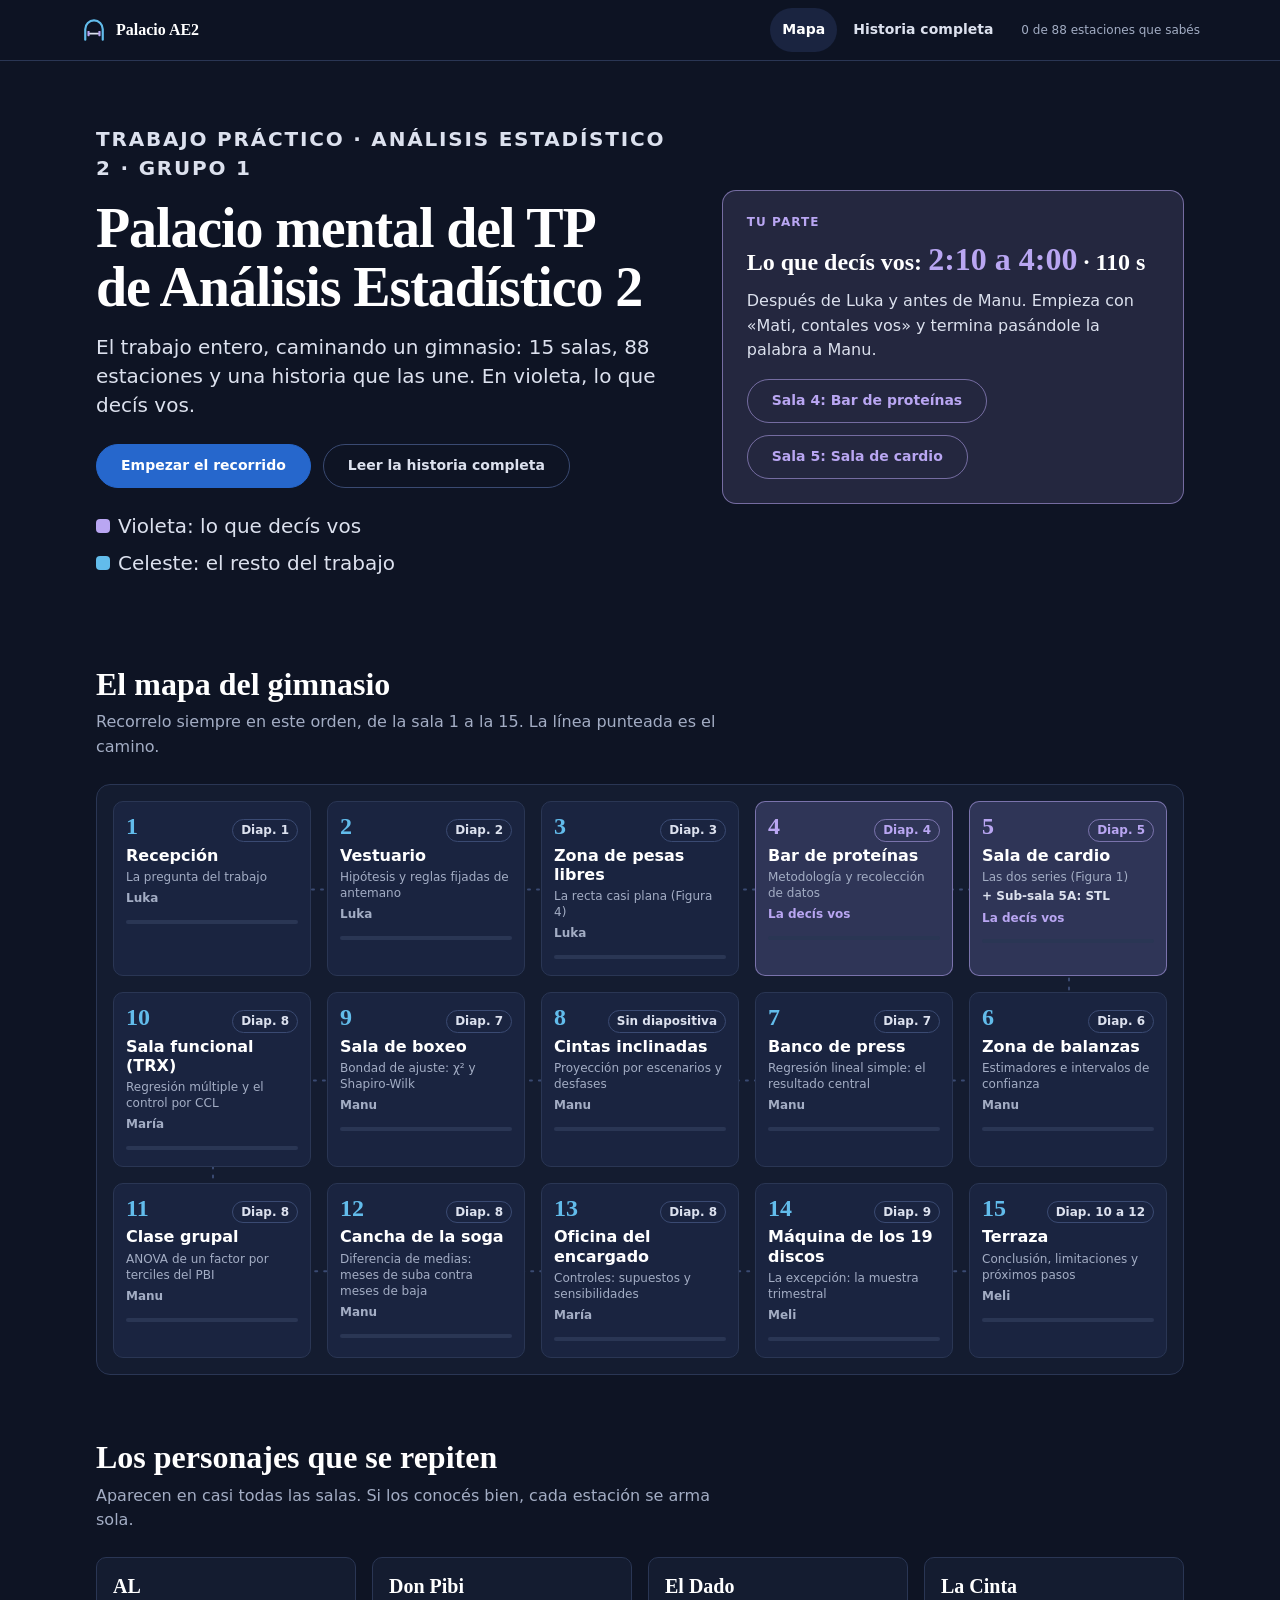
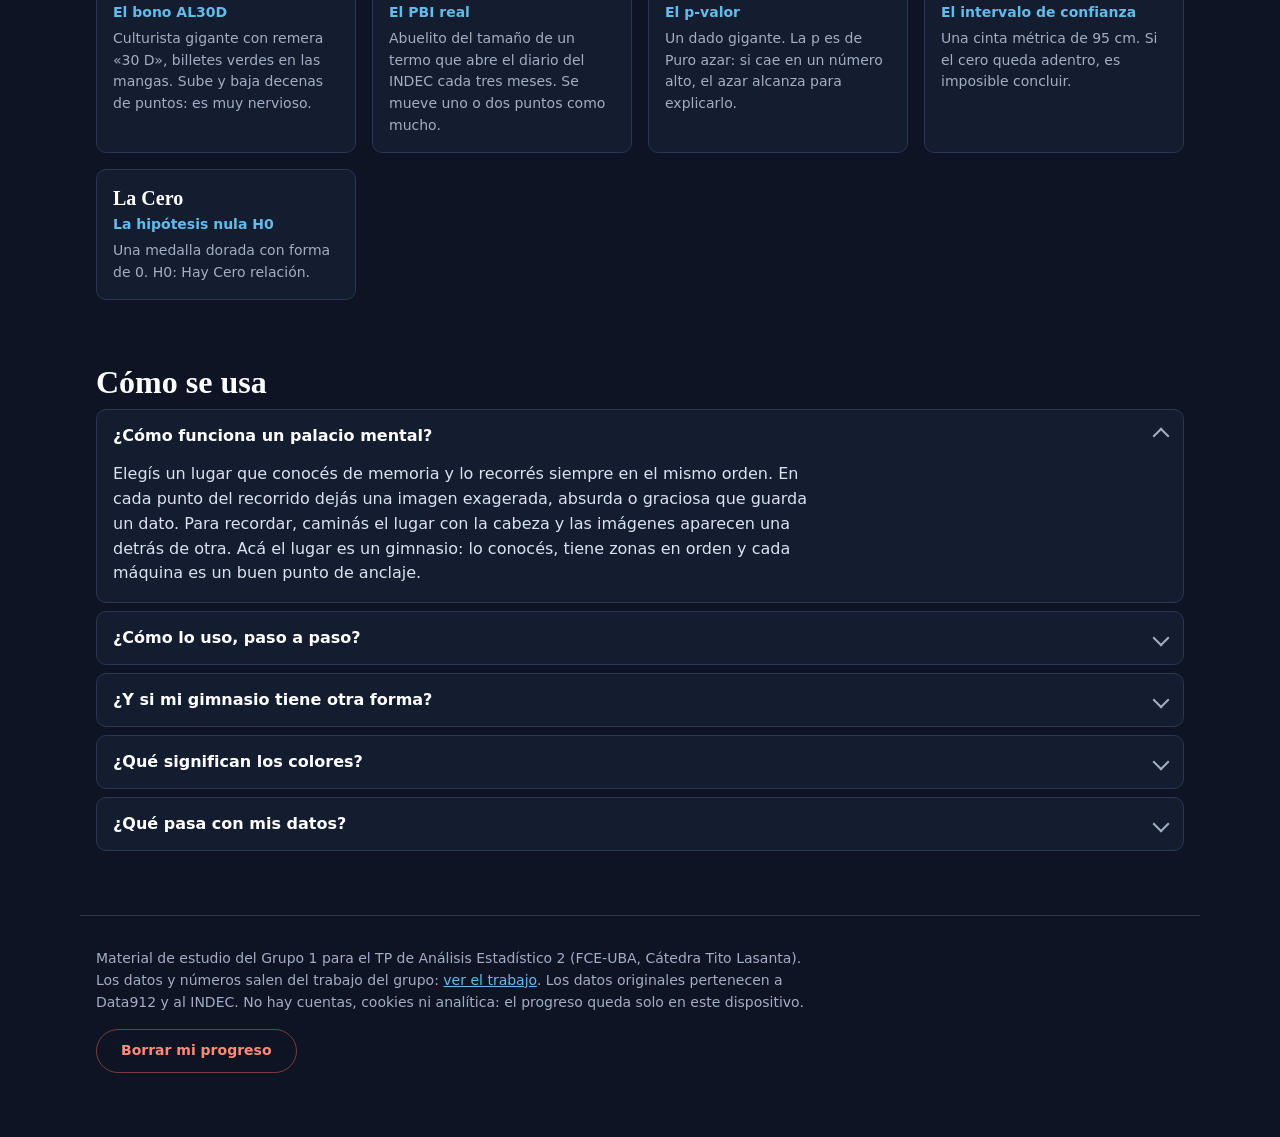
==== commit b12d56b5: "Sub-sala 5A: la licuadora STL (estacionalidad, tendencia, residuo y loess) Ocho estaciones dentro de" ====
--- a/index.html
+++ b/index.html
@@ -133,7 +133,10 @@
 .sala__cab { display: flex; flex-wrap: wrap; align-items: baseline; justify-content: space-between; gap: var(--e1) var(--e2); }
 .sala__diapo { padding: 1px var(--e2); border: 1px solid var(--linea-2); border-radius: var(--r-pill); font-size: var(--t-1); font-weight: 700; color: var(--tx); white-space: nowrap; }
 .sala--violeta .sala__diapo { border-color: var(--violeta-borde); color: var(--violeta); }
+.chip--btn { cursor: pointer; font-family: inherit; min-height: 32px; background: var(--panel-2); color: var(--blanco); border-color: var(--azul); }
+.chip--btn:hover { border-color: var(--azul); color: var(--blanco); }
 .chip--diapo { color: var(--blanco); background: var(--panel-2); }
+.sala__sub { font-size: var(--t-1); font-weight: 600; color: var(--tx); line-height: 1.3; }
 .sala__num { font: 700 var(--t-5)/1 var(--serif); color: var(--azul); font-variant-numeric: tabular-nums; }
 .sala--violeta .sala__num { color: var(--violeta); }
 .sala__nombre { font-weight: 700; color: var(--blanco); font-size: var(--t-3); line-height: 1.2; }
@@ -217,6 +220,9 @@
 .cerrojo .codigo { max-width: 340px; padding-top: var(--e2); }
 .cerrojo__acciones { display: flex; gap: var(--e2); flex-wrap: wrap; }
 
+.subsala { display: grid; gap: var(--e5); margin-top: var(--e7); padding-left: var(--e5); border-left: 3px solid var(--azul); }
+.subsala__cab { display: grid; gap: var(--e3); }
+.subsala h2 { font: 700 clamp(24px, 4vw, 32px)/1.15 var(--serif); color: var(--blanco); }
 .puerta { margin-top: var(--e6); display: grid; gap: var(--e3); padding: var(--e5); background: var(--panel); border: 1px solid var(--linea); border-radius: var(--r-2); }
 .puerta h2 { font: 700 var(--t-1)/1.3 var(--sans); letter-spacing: .09em; text-transform: uppercase; color: var(--tenue); }
 .puerta p { font: italic var(--t-4)/1.45 var(--serif); color: var(--blanco); max-width: 64ch; }
@@ -272,6 +278,7 @@
   .sala { padding: var(--e3) var(--e2) var(--e3); }
   .sala__tema { display: none; }
   .est { padding: var(--e4) var(--e4) var(--e4) var(--e5); }
+  .subsala { padding-left: var(--e3); }
   .sala-nav .txt { display: none; }
   .sala-nav .boton:has(.txt) { padding: 0; width: 44px; }
   .codigo__casillas { grid-template-columns: repeat(3, 56px); }
@@ -317,7 +324,7 @@
   <button class="boton boton--borrar" type="button" data-borrar>Borrar mi progreso</button>
 </footer>
 <p class="sr-only" role="status" aria-live="polite" data-anuncio></p>
-<script type="application/json" id="datos">{"meta":{"titulo":"Palacio mental del TP de Análisis Estadístico 2","bajada":"El trabajo entero, caminando un gimnasio: {salas} salas, {estaciones} estaciones y una historia que las une. En violeta, lo que decís vos.","tuParte":{"desde":"2:10","hasta":"4:00","segundos":110,"salas":[4,5],"texto":"Después de Luka y antes de Manu. Empieza con «Mati, contales vos» y termina pasándole la palabra a Manu."},"elenco":[{"nombre":"AL","rol":"El bono AL30D","imagen":"Culturista gigante con remera «30 D», billetes verdes en las mangas. Sube y baja decenas de puntos: es muy nervioso."},{"nombre":"Don Pibi","rol":"El PBI real","imagen":"Abuelito del tamaño de un termo que abre el diario del INDEC cada tres meses. Se mueve uno o dos puntos como mucho."},{"nombre":"El Dado","rol":"El p-valor","imagen":"Un dado gigante. La p es de Puro azar: si cae en un número alto, el azar alcanza para explicarlo."},{"nombre":"La Cinta","rol":"El intervalo de confianza","imagen":"Una cinta métrica de 95 cm. Si el cero queda adentro, es imposible concluir."},{"nombre":"La Cero","rol":"La hipótesis nula H0","imagen":"Una medalla dorada con forma de 0. H0: Hay Cero relación."}],"como":[{"q":"¿Cómo funciona un palacio mental?","a":"Elegís un lugar que conocés de memoria y lo recorrés siempre en el mismo orden. En cada punto del recorrido dejás una imagen exagerada, absurda o graciosa que guarda un dato. Para recordar, caminás el lugar con la cabeza y las imágenes aparecen una detrás de otra. Acá el lugar es un gimnasio: lo conocés, tiene zonas en orden y cada máquina es un buen punto de anclaje."},{"q":"¿Cómo lo uso, paso a paso?","a":"1. Leé la historia de la sala (pestaña Historia). 2. Pasá por cada estación en la pestaña Recorrido: imaginá la escena con todos los sentidos y decí la frase en voz alta. 3. Pasá a Ensayo: las imágenes quedan tapadas, vos recordás y después destapás. 4. Marcá «Lo sé» solo cuando te salga sin mirar. 5. Al final, caminá las 15 salas de memoria."},{"q":"¿Y si mi gimnasio tiene otra forma?","a":"Mejor todavía. Reemplazá los lugares de cada estación por los de tu gimnasio real: lo único que importa es que el orden del recorrido sea siempre el mismo. Si no tenés bar de proteínas, usá cualquier rincón donde puedas imaginar una heladera."},{"q":"¿Qué significan los colores?","a":"Violeta: lo que decís vos en la exposición (salas 4 y 5, más el «¡Hola!» del grupo). Celeste: el resto del trabajo, que tenés que saber por si te preguntan o por si tenés que cubrir a alguien. Las estaciones violetas de las salas 4 y 5 tienen tus frases textuales, que se abren con el código del grupo."},{"q":"¿Qué pasa con mis datos?","a":"Nada sale de tu navegador. El progreso («Lo sé») se guarda solo en este dispositivo y lo podés borrar cuando quieras con el botón del pie de página. No hay cuentas, cookies de seguimiento ni analítica."}]},"salas":[{"n":1,"id":"recepcion","nombre":"Recepción","tema":"La pregunta del trabajo","diapositiva":"Portada","quien":"Luka","resumen":"Qué es el AL30D, qué es el PBI y qué pregunta hacemos.","historia":"Empujás la puerta de vidrio y los cinco gritan **¡Hola!**. Arriba, el neón pregunta si **AL** sigue a **Don Pibi**. En el torniquete un culturista enorme con remera «30 D» te frena con la tarjeta que vence en 2030. En el mostrador, un abuelito diminuto, Don Pibi, abre el diario del INDEC una vez cada tres meses. En la pizarra alguien dibujó con tiza: crece, recauda, paga, ¿sube? Y un cartel te recuerda: se mira, no se empuja.","puerta":"Pasás por la puerta de los vestuarios y el olor a candado nuevo te avisa: ahí se guardan las reglas antes de jugar.","estaciones":[{"id":"r1-1","lugar":"Puerta de vidrio","imagen":"Empujás la puerta y los cinco, alineados detrás del mostrador, gritan **¡Hola!** a la vez. Vos mirás al público, no a la pantalla, y levantás una mano.","frase":"Los cinco, de frente, a la vez.","dato":"Apertura de 10 segundos: el grupo entero de frente al público. Después de la pausa, Luka da un paso adelante.","dice":true,"cifras":[]},{"id":"r1-2","lugar":"Cartel de neón sobre la puerta","imagen":"En letras de neón: **¿El bono argentino sigue al PBI?** Debajo, un culturista (AL) camina detrás de un abuelito diminuto (Don Pibi) y no lo mira ni una vez.","frase":"¿AL sigue a Don Pibi?","dato":"Pregunta del trabajo: cuando la economía argentina crece, ¿el bono AL30D sube? Análisis Estadístico 2, Cátedra Tito Lasanta, FCE-UBA, segundo cuatrimestre de 2026. Grupo 1.","cifras":["2026"]},{"id":"r1-3","lugar":"Torniquete de entrada","imagen":"Un culturista gigante bloquea el torniquete con una remera que dice **30 D**. De la manga le cuelgan billetes verdes. Te muestra una tarjeta: **VENCE 2030**.","frase":"AL30D: Deuda en Dólares que vence al 30.","dato":"El AL30D es un bono de la deuda del Estado argentino, en dólares, que vence en 2030. Su precio sube cuando el mercado confía más en que el Estado va a pagar y baja cuando confía menos.","cifras":["2030"]},{"id":"r1-4","lugar":"Mostrador de recepción","imagen":"Detrás del mostrador, **Don Pibi**, un abuelito del tamaño de un termo, abre el diario del INDEC **cada tres meses** y le pasa un borrador a la inflación hasta dejarlo «real».","frase":"Don Pibi: real, trimestral y tranquilo.","dato":"El PBI mide todo lo que produce la economía. Usamos el PBI real (sin el efecto de la inflación) que publica el INDEC cada tres meses.","cifras":[]},{"id":"r1-5","lugar":"Pizarra de tiza de la pared","imagen":"Con tiza, cuatro dibujos encadenados con flechas: una planta que **crece**, una caja que **recauda**, una mano que **paga**, un signo de pregunta que dice **¿sube?**","frase":"Crece, recauda, paga… ¿sube?","dato":"La intuición que pusimos a prueba: si la economía crece, el Estado recauda más y debería pagar su deuda con más facilidad, así que el bono podría subir.","cifras":[]},{"id":"r1-6","lugar":"Cartelito pegado en el mostrador","imagen":"Un cartelito en el vidrio: **SE MIRA, NO SE EMPUJA**. Podés mirar si AL y Don Pibi caminan juntos; no podés probar que uno empuja al otro.","frase":"Se mira, no se empuja.","dato":"Asociación, no causalidad: buscamos si las dos variables se mueven juntas. Aunque lo hicieran, eso solo no probaría que una mueve a la otra, porque los datos son observacionales.","cifras":[]}],"diapositivas":[1],"diapositivasId":["portada"]},{"n":2,"id":"vestuario","nombre":"Vestuario","tema":"Hipótesis y reglas fijadas de antemano","diapositiva":"Hipótesis","quien":"Luka","resumen":"El modelo, H0 y H1, el 0,05, las tres hipótesis y la caja fuerte del config.","historia":"En el vestuario abrís el primer locker y hay una regla de madera apoyada: arranca en beta cero y se inclina en beta uno. De su candado cuelga una medalla con forma de **0**: **Hay Cero** relación. En el banco, una torta de veinte porciones con una sola mordida. En la pared, tres perchas con tres remeras: Principal, Adelante y Profes. Al fondo, la caja fuerte del config, cerrada antes de que nadie mire nada.","puerta":"Salís del vestuario con la regla de madera bajo el brazo y entrás a la zona de pesas libres, donde esa regla va a quedar apoyada sobre 56 discos.","estaciones":[{"id":"r2-1","lugar":"Locker número 1","imagen":"Abrís el locker y adentro hay una **regla de madera** apoyada: el pie de la regla marca de dónde arranca (**β0**) y el ángulo con el piso es cuánto se inclina (**β1**).","frase":"Beta-cero arranca, beta-uno inclina.","dato":"Modelo: Var AL30D = β0 + β1 · Var PBI + error. Todo se juega en β1, la pendiente: cuántos puntos se mueve el bono por cada punto que se mueve el PBI.","cifras":[]},{"id":"r2-2","lugar":"Candado del locker","imagen":"Del candado cuelga una medalla con forma de **cero** gigante, dorada. En el grabado se lee: **H0, Hay Cero**. Una segunda medalla, más chica y torcida, dice H1: distinto de cero.","frase":"H0: Hay Cero.","dato":"H0: β1 = 0 (no hay asociación, el PBI no ayuda a predecir el bono). H1: β1 ≠ 0 (hay asociación, positiva o negativa). Contraste bilateral.","cifras":[]},{"id":"r2-3","lugar":"Banco de madera","imagen":"Sobre el banco, una torta partida en **20 porciones** y le falta una sola: **una de veinte**. Un cartel: «riesgo que acepto: 0,05».","frase":"Una de veinte es mi riesgo.","dato":"Nivel de significación α = 0,05: el riesgo que aceptamos de rechazar H0 por error. Equivale a trabajar con 95 % de confianza.","cifras":["0,05"]},{"id":"r2-4","lugar":"Tres perchas en la pared","imagen":"Tres remeras colgadas: una dice **Principal** (la regresión simple), otra tiene una flecha hacia adelante y un **+1** (**Adelante**), y la tercera lleva un sello con la fecha **22/10** (**Profes**).","frase":"Principal, Adelante, Profes.","dato":"Hipótesis principal: regresión simple del bono contra el PBI del mismo mes. Extensión: con el PBI del mes siguiente, ¿el bono se anticipa? Hipótesis enviada a los docentes el 22/10: ¿el PBI crece distinto en los meses en que el bono sube que en los que baja? (diferencia de medias).","cifras":["22/10"]},{"id":"r2-5","lugar":"Caja fuerte del fondo","imagen":"Una caja fuerte con **config.yaml** grabado en la puerta. El Dado (el p-valor) espera sentado afuera, sin tirarse, porque la caja se cierra **antes**.","frase":"Primero cierro, después miro.","dato":"Todas las decisiones de método (qué bono, qué ventana, cómo tratar el PBI, qué pruebas son principales y cuáles exploratorias) se fijaron en config.yaml antes de calcular cualquier p-valor, para que el resultado no se acomode a lo que se quería encontrar.","cifras":[]}],"diapositivas":[2],"diapositivasId":["hipotesis"]},{"n":3,"id":"pesas-libres","nombre":"Zona de pesas libres","tema":"La recta casi plana (Figura 4)","diapositiva":"Figura 4","quien":"Luka","resumen":"56 puntos, una recta de mínimos cuadrados casi horizontal.","historia":"En el rack cuelgan **56 discos**, uno por mes, repartidos como una nube. Apoyás la regla de madera y el entrenador la acomoda con un metro hasta que la suma de distancias al cuadrado sea la mínima. Queda **casi horizontal**: AL no sigue a Don Pibi. Un silencio de un segundo frente al espejo y, en el pasillo, Luka te señala el cartel con tu nombre.","puerta":"Luka te da el pase: al fondo del pasillo huele a licuado y se prende un cartel con tu nombre. Entrás al bar de proteínas.","estaciones":[{"id":"r3-1","lugar":"Rack de sentadillas","imagen":"En el rack cuelgan **56 discos** de colores como medallas, cada uno rotulado con un mes. Por la altura se ve cuánto subió el bono; por la posición, cuánto creció el PBI.","frase":"Cada disco, un mes.","dato":"Diagrama de dispersión: cada punto es un mes. Eje horizontal: variación del PBI. Eje vertical: variación del bono. n = 56 meses.","cifras":["56"]},{"id":"r3-2","lugar":"Espejo largo de la pared","imagen":"El entrenador apoya tu regla de madera sobre los discos y con un metro mide las distancias, las eleva al cuadrado y las suma, moviendo la regla hasta que la suma **sea la mínima posible**.","frase":"La regla que menos se aleja de los discos.","dato":"Mínimos cuadrados (MCO): la recta que hace mínima la suma de los errores al cuadrado. Es el método con el que se estima la pendiente β1.","cifras":[]},{"id":"r3-3","lugar":"Barra apoyada en el rack","imagen":"La regla queda **casi horizontal**, plana como una mesa. AL (el culturista) pasa por debajo sin agacharse: no hay inclinación que seguir.","frase":"Regla plana: AL no sigue a Don Pibi.","dato":"La recta ajustada está casi plana: β1 = 0,0154. Si el bono acompañara al PBI, la nube estaría inclinada, para arriba o para abajo, y no lo está.","cifras":["0,0154"]},{"id":"r3-4","lugar":"Cartel luminoso del pasillo","imagen":"Al final del pasillo, un cartel luminoso con tu nombre, y un megáfono que Luka te acerca. El cartel pregunta: **¿de dónde salen estos 56 meses?**","frase":"Mati, contales vos.","dato":"Luka cierra su bloque preguntando de dónde salen esos 56 meses y te pasa la palabra: «Mati, contales vos». Esa es tu señal de entrada.","cifras":["56"]}],"diapositivas":[3],"diapositivasId":["figura-4"]},{"n":4,"id":"bar-de-proteinas","nombre":"Bar de proteínas","tema":"Metodología y recolección de datos","diapositiva":"Fuentes","quien":"Mati","tuParte":true,"tiempo":"2:10 a 3:10 · 60 s","como":"Contalo como una receta: fuentes, problema y solución, en ese orden.","resumen":"Tu primera parte: dos fuentes, un problema (diario contra trimestral) y la receta para armar 56 meses.","historia":"Luka te pasa un shaker por la barra y vos mostrás **dos frascos** públicos. En la **heladera 1** AL suda billetes y deja un cierre por día. En la **heladera 2** Don Pibi tirita con una botella cada tres meses. El **reloj de pared** corre todos los días y se atasca cada tres meses. Metés el PBI en la **licuadora STL** y tirás por la ventana lo que se repite cada año. Una **cinta flexible** toca todos los clavos trimestrales y los vuelve curva. Sobre el mostrador, una bandeja con **56 porciones**: la consigna pedía 50.","puerta":"Con la bandeja de 56 porciones en las manos pasás a la sala de cardio: dos pantallas esperan para mostrar qué cocinaste.","estaciones":[{"id":"r4-1","lugar":"Barra de entrada del bar","imagen":"Luka te desliza un **shaker** por la barra y dice «gracias» con la cabeza. Vos lo agarrás y mostrás **dos frascos transparentes** pegados con la etiqueta PÚBLICO.","frase":"Dos frascos, los dos públicos.","dato":"Entrás agradeciéndole a Luka y anunciás que usaron dos fuentes públicas.","dice":true,"cifras":[]},{"id":"r4-2","lugar":"Heladera 1 (la del bono)","imagen":"Dentro de la heladera, **AL** el culturista suda billetes verdes. Pegada en la puerta, una planilla con **una fila por día**. Una etiqueta: **Data912**.","frase":"AL, un cierre por día, en dólares.","dato":"Bono: precios de cierre diarios del AL30D, en dólares, de Data912. De ahí sale la variación de cada mes (se acumulan las variaciones diarias del mes).","dice":true,"cifras":[]},{"id":"r4-3","lugar":"Heladera 2 (la de la economía)","imagen":"En la segunda heladera, **Don Pibi** tirita con una sola botella en la mano. En la puerta, un cartel azul: **INDEC, PBI real**.","frase":"Don Pibi: una botella cada tres meses.","dato":"Economía: PBI real del INDEC (a precios de 2004).","dice":true,"cifras":[]},{"id":"r4-4","lugar":"Reloj de pared","imagen":"Un reloj con dos agujas: el segundero (el bono) corre **todos los días**, tic-tic-tic. La otra aguja (el INDEC) salta **cada tres meses**: CLONK. Las agujas no se encuentran nunca.","frase":"Todos los días contra cada tres meses.","dato":"El problema, con énfasis y despacio: el INDEC publica cada tres meses y el bono cotiza todos los días.","dice":true,"cifras":[]},{"id":"r4-5","lugar":"Licuadora STL","imagen":"Metés el PBI en una licuadora con tres picos de salida: **tendencia**, **estacionalidad** y **resto**. Abrís la ventana y tirás por ahí el pico de estacionalidad: el patrón que se repite cada año.","frase":"STL: separa y tira lo que se repite.","dato":"Primer paso de la solución: quitar la estacionalidad con STL, que separa tendencia, estacionalidad y resto. El PBI repite un patrón cada año (el segundo trimestre siempre es alto). Los factores coinciden con los del PIB desestacionalizado del INDEC.","dice":true,"cifras":[]},{"id":"r4-6","lugar":"Cinta métrica flexible sobre el mostrador","imagen":"Una cinta de modista pasa **por encima de cada clavo trimestral** clavado en el mostrador y dibuja una curva suave que sigue a todos: el **spline cúbico**. Entre clavo y clavo se marcan los meses.","frase":"Spline: la cinta que toca todos los clavos.","dato":"Segundo paso: pasar a meses con un spline cúbico, una curva suave que respeta el dato de cada trimestre.","dice":true,"cifras":[]},{"id":"r4-7","lugar":"Bandeja del plato final","imagen":"Una bandeja con **56 porciones** ordenadas, rotuladas de **octubre de 2021** a **mayo de 2026**. Un cartel clavado al costado: **pide 50**. Vos sonreís: servís 56.","frase":"Cincuenta pide, cincuenta y seis sirve.","dato":"Resultado: 56 meses, de octubre de 2021 a mayo de 2026. La consigna pide al menos 50 observaciones, por eso la muestra principal es mensual.","dice":true,"cifras":["56","50"]},{"id":"r4-8","lugar":"Cartel de cupones en la puerta de la heladera 1","imagen":"AL tose cinco veces y escupe un cupón cada vez; el precio cae un tercio de golpe. Un cartel: **5 días, valor cero**.","frase":"Cinco veces paga: cero ese día.","dato":"Para saberlo si te preguntan: en los 5 días en que el bono pagó cupón y amortización su precio cae de 7 a 13 % solo por el pago. A esos días se les asigna variación 0, para no confundir un pago con una pérdida.","cifras":["5 días","7 a 13 %"]},{"id":"r4-9","lugar":"Estante de libros del rincón","imagen":"Un estante con una carpeta enorme rotulada **1.243 ruedas**. Dos auditores comparan el libro con una copia, línea por línea, y tachan con tilde verde.","frase":"Mil doscientas cuarenta y tres ruedas, todas verificadas.","dato":"Para saberlo si te preguntan: el archivo del AL30D tiene 1.243 ruedas. Un test compara los datos ordenados por el grupo contra descargas independientes de Data912 y datos.gob.ar, valor por valor.","cifras":["1.243"]}],"diapositivas":[4],"diapositivasId":["fuentes"]},{"n":5,"id":"sala-de-cardio","nombre":"Sala de cardio","tema":"Las dos series (Figura 1)","diapositiva":"Figura 1","quien":"Mati","tuParte":true,"tiempo":"3:10 a 4:00 · 50 s","como":"Señalá las dos pantallas; los números de la figura no hace falta leerlos.","resumen":"Tu segunda parte: las dos series, la escala y la promesa de dejar todo escrito antes.","historia":"En la sala de cardio hay dos pantallas apiladas. En la **de arriba**, AL corre: barras azules cuando sube, naranjas cuando baja. En la **de abajo**, Don Pibi camina suave. Entre las dos, una **regla gigante pintada en el piso**: AL mide decenas, Don Pibi uno o dos. En la pared del fondo, un cartel sellado por escribano con un candado: escrito **antes**. Al salir, Manu te espera con una balanza.","puerta":"Manu te recibe en la puerta con una balanza de gimnasio bajo el brazo: «Con los datos armados, te cuento qué estimamos».","estaciones":[{"id":"r5-1","lugar":"Cinta de correr 1 (pantalla de arriba)","imagen":"En la pantalla de arriba corre **AL**. Cuando sube, deja barras **azules** como botellas de agua; cuando baja, barras **naranjas** como zanahorias. Vos señalás la pantalla con el dedo.","frase":"Arriba AL: azul sube, naranja baja.","dato":"Señalar el panel de arriba: variación mensual del bono, azul cuando sube y naranja cuando baja.","dice":true,"cifras":[]},{"id":"r5-2","lugar":"Cinta de correr 2 (pantalla de abajo)","imagen":"En la pantalla de abajo camina **Don Pibi**, tranquilo: una línea azul suave, ondulada, que apenas sube y baja. Vos bajás el dedo a esa pantalla.","frase":"Abajo Don Pibi, tranquilo.","dato":"Señalar el panel de abajo: la variación del PBI (mensualizado).","dice":true,"cifras":[]},{"id":"r5-3","lugar":"Regla gigante pintada en el piso","imagen":"Entre las cintas, una **regla gigante** en el piso. A la izquierda AL salta de −19 a +39: **decenas**. A la derecha Don Pibi apenas pasa de **uno o dos**. Pausa de un segundo y frase firme.","frase":"Decenas contra uno o dos.","dato":"Pausa de 1 s y frase firme sobre la escala: el bono se mueve decenas de puntos en un mes y el PBI uno o dos como mucho. El bono va de −19,53 a 39,48; el PBI, de −1,85 a 2,30.","dice":true,"cifras":["−19,53","39,48","−1,85","2,30"]},{"id":"r5-4","lugar":"Pared del fondo, el cartel sellado","imagen":"En la pared, un cartel sellado con **cera roja** y un **candado**, fechado antes del partido. Debajo, sentado, el **Dado** (el p-valor): todavía no lo tiraron.","frase":"Escrito antes, p-valor después.","dato":"El método quedó escrito antes de calcular un solo p-valor (qué bono, qué período, qué pruebas), para que el resultado no se acomode a lo que se quería encontrar.","dice":true,"cifras":[]},{"id":"r5-5","lugar":"Puerta de salida de la sala","imagen":"Manu te espera en la puerta con una **balanza** bajo el brazo, mostrando la aguja. Le pasás el micrófono con una sonrisa.","frase":"Datos armados → la balanza de Manu.","dato":"Pase a Manu con una frase corta: con los datos armados, Manu cuenta qué estimaron. Ahí termina tu parte.","dice":true,"cifras":[]}],"diapositivas":[5],"diapositivasId":["figura-1"]},{"n":6,"id":"balanzas","nombre":"Zona de balanzas","tema":"Estimadores e intervalos de confianza","diapositiva":"Descriptiva","quien":"Manu","resumen":"Media, desvío, error estándar, proporción e IC del 95 %.","historia":"AL se sube a la balanza: la aguja marca **2,52** pero tiembla **12,5** como una licuadora. Don Pibi se sube después: **0,13** y la aguja casi no se mueve. El cartel de la pared compara: AL es **quince veces** más nervioso. Una cinta métrica de 95 cm envuelve a cada uno y a los dos les entra el **cero** adentro. Al fondo, una canasta con 32 pelotas azules y 24 naranjas.","puerta":"Manu apoya la balanza y te señala el banco de press: ahí se pone la pendiente a prueba.","estaciones":[{"id":"r6-1","lugar":"Balanza de AL","imagen":"AL se sube a la balanza: la aguja marca **+2,52** pero **tiembla 12,5** para cada lado como si hubiera un terremoto. Sudor verde por todos lados.","frase":"AL: promedio 2,5, tiembla 12,5.","dato":"Var AL30D: media = 2,5158 % por mes; desvío estándar S = 12,5324; error estándar = 1,6747; mínimo −19,53 y máximo 39,48.","cifras":["2,5158","12,5324","1,6747"]},{"id":"r6-2","lugar":"Balanza de Don Pibi","imagen":"Don Pibi se sube con cuidado: la aguja marca **0,13** y no se mueve casi nada, **0,84**. Se baja y le da las gracias a la balanza.","frase":"Don Pibi: 0,13 y casi quieto.","dato":"Var PBI: media = 0,1326 % por mes; desvío estándar S = 0,8382; error estándar = 0,1120; mínimo −1,85 y máximo 2,30.","cifras":["0,1326","0,8382","0,1120"]},{"id":"r6-3","lugar":"Cartel comparativo de la pared","imagen":"En la pared, un cartel gigante con un **×15** pintado. A un lado AL con los brazos revoleando; al otro Don Pibi con el termo. **Quince veces más nervioso**.","frase":"Quince veces más nervioso.","dato":"El bono es unas 15 veces más volátil que el PBI: desvío de 12,53 pp contra 0,84 pp. Con esa diferencia ya se intuye que la actividad sola difícilmente explique los movimientos del bono.","cifras":["15 veces","12,53","0,84"]},{"id":"r6-4","lugar":"Cinta métrica de 95 cm","imagen":"Una cinta métrica de **95 cm** abraza a AL: va de **−0,84** a **+5,87**, y el **cero** queda adentro del abrazo. Cartel: **IC con Cero = Imposible Concluir**.","frase":"IC con cero adentro: imposible concluir.","dato":"IC 95 % de la media: bono [−0,8404 ; 5,8720] y PBI [−0,0919 ; 0,3570]. Los dos incluyen el cero: con estos datos no se puede afirmar que hayan crecido en promedio por mes. Fórmula: media ± t · S/√n, con t = 2,0040 (55 gl).","cifras":["−0,8404","5,8720","−0,0919","0,3570","2,0040"]},{"id":"r6-5","lugar":"Silla de la balanza","imagen":"En la balanza hay **una silla menos** que gente: **n − 1**. Cuando falta una silla nadie se queda corto al promediar el desorden.","frase":"Resto uno para no quedarme corto.","dato":"Estimadores insesgados: S² se calcula dividiendo por n − 1 y no por n para que no subestime la varianza. El error estándar de la media es S/√n.","cifras":[]},{"id":"r6-6","lugar":"Canasta de pelotas de básquet","imagen":"Una canasta con **32 pelotas azules** (meses de suba) y **24 naranjas** (de baja). Un cartel pegado: 32 sobre 56 es **0,5714**. La cinta marca de 0,44 a 0,70 y **incluye el 0,5**.","frase":"Treinta y dos de cincuenta y seis.","dato":"Proporción de meses con suba del bono: p̂ = 32/56 = 0,5714, IC 95 % [0,4418 ; 0,7010]. Incluye 0,5: no se puede afirmar que el bono haya subido más veces de las que bajó.","cifras":["0,5714","0,4418","0,7010"]}],"diapositivas":[6],"diapositivasId":["descriptiva"]},{"n":7,"id":"banco-de-press","nombre":"Banco de press","tema":"Regresión lineal simple: el resultado central","diapositiva":"Regresión mensual","quien":"Manu","resumen":"β1, el test t, las sumas de cuadrados, R², el IC y el p-valor.","historia":"En el banco de press, la barra carga un disco chiquito arriba y uno enorme abajo: **poquito sobre muchísimo, casi cero**. Un cartel cuelga del techo en **±2,0049** y el **t** del test ni le roza las rodillas. Una balanza de tres platos pesa una **pluma** contra un **camión**. El Dado cae en **0,9940**. La cinta de medir se estira cuatro para cada lado con el cero en el medio. Y el cartel final: **no se rechaza**.","puerta":"Salís del banco con la barra descargada y te cruzás con cuatro cintas de correr inclinadas distinto: ahí se proyecta.","estaciones":[{"id":"r7-1","lugar":"Barra olímpica con dos discos","imagen":"En un extremo, un disco chiquito con **0,5967**; en el otro, uno enorme con **38,6396**. Los dividís: sale **0,0154**. Una pluma sobre la barra en la que se lee **β0 = 2,5138**.","frase":"Poquito sobre muchísimo: casi cero.","dato":"Estimación por mínimos cuadrados: β̂1 = Sxy / Sxx = 0,5967 / 38,6396 = 0,0154, y β̂0 = media de Y − β̂1 · media de X = 2,5138 (media de X = 0,1326, media de Y = 2,5158).","cifras":["0,5967","38,6396","0,0154","2,5138"]},{"id":"r7-2","lugar":"Soporte del banco (el test t)","imagen":"Un cartel colgado del techo a **±2,0049**. El **t** del test (0,0076) es un enano que ni le roza las rodillas. En el soporte: **54 grados de libertad**.","frase":"t = 0,0076: ni roza el 2.","dato":"Test t sobre la pendiente, con n − 2 = 54 gl: s² = 159,97; EE(β̂1) = 2,0347; t = 0,0076. El valor crítico es ±2,0049: si |t| lo supera se rechaza H0. Acá no.","cifras":["159,97","2,0347","0,0076","2,0049"]},{"id":"r7-3","lugar":"Balanza de tres platos","imagen":"Tres platos: en el de arriba, un camión (**SCT = 8.638,37**). Abajo se reparte en una **pluma** (SCR = **0,0092**, lo que explica la recta) y casi todo el camión (SCE = 8.638,37, el error). R² **0,0000**.","frase":"Una pluma contra un camión.","dato":"SCT = SCR + SCE. Regresión (lo que explica el PBI) 0,0092, error 8.638,37, total 8.638,37. R² = SCR/SCT = 0,0000: el PBI explica el 0,0 % de la variación del bono. F = 0,0001 con (1; 54) gl y F = t², así que da el mismo p-valor.","cifras":["8.638,37","0,0092","0,0001"]},{"id":"r7-4","lugar":"Dado gigante sobre el banco","imagen":"Tirás el **Dado** y cae en **0,9940**, casi cien. El dado tiene la **p** de **P**uro azar: con valor así el azar alcanza y sobra. Muy lejos del 0,05 colgado en la pared.","frase":"p alto: el azar alcanza.","dato":"p-valor = 0,9940, muy por encima de 0,05: no se rechaza H0. El p-valor es la probabilidad de ver un resultado igual o más extremo que el observado si en realidad no hubiera relación.","cifras":["0,9940"]},{"id":"r7-5","lugar":"Cinta métrica sobre el banco","imagen":"La cinta se estira **cuatro hacia cada lado** con el **cero justo en el medio**: de **−4,06** a **+4,09**. Un cartel: **cero adentro, no hay evidencia**.","frase":"Cuatro para cada lado, cero en el medio.","dato":"IC 95 % de β1: [−4,0639 ; 4,0948]. Contiene el cero, que es lo mismo que dice el test t. Fórmula: β̂1 ± t crítico (n − 2 gl) · EE(β̂1).","cifras":["−4,0639","4,0948"]},{"id":"r7-6","lugar":"Cartel de veredicto","imagen":"Un cartel enorme con letras rojas: **NO SE RECHAZA**. Debajo, en letra chica: «no es lo mismo que **es cero**». Dos jueces asienten.","frase":"No se rechaza no es «es cero».","dato":"No se rechaza H0. No rechazar H0 no prueba que la relación sea cero: los datos no alcanzan para afirmarla. Por eso los intervalos importan: dicen qué tamaños de relación quedan descartados.","cifras":[]}],"diapositivas":[7],"diapositivasId":["mco"]},{"n":8,"id":"cintas-inclinadas","nombre":"Cintas inclinadas","tema":"Proyección por escenarios y desfases","diapositiva":"Informe, sección 5.1","quien":"Manu","resumen":"Cuatro escenarios de PBI, el intervalo de predicción, el mes siguiente y los desfases.","historia":"Cuatro cintas de correr, inclinadas distinto: recesión, estancamiento, crecimiento y crecimiento fuerte. AL corre siempre a **2,5** km/h en las cuatro. Alrededor, una franja amarilla de **26** a cada lado. Un mensajero de Don Pibi llega **un mes tarde** y AL no lo escucha. Al fondo, siete carteles de desfase: uno solo se prende, el de **−2**, y la luz parpadea porque probaron muchos.","puerta":"Seguís por el pasillo y suena una campana: la sala de boxeo pregunta si los datos se parecen a una Normal.","estaciones":[{"id":"r8-1","lugar":"Las cuatro cintas de correr","imagen":"Cuatro cintas con inclinaciones distintas (**−1, 0, +1, +2**). AL las corre todas **a la misma velocidad**: +2,50, +2,51, +2,53, +2,54. La inclinación no le cambia nada.","frase":"Inclinás la cinta, AL va igual.","dato":"Proyección con la recta estimada: Var PBI −1,00 % → +2,50 %; 0,00 % → +2,51 %; +1,00 % → +2,53 %; +2,00 % → +2,54 %. Escenarios dentro del rango observado (−1,85 % a 2,30 %) para no extrapolar.","cifras":["2,50","2,51","2,53","2,54"]},{"id":"r8-2","lugar":"Franja amarilla alrededor de las cintas","imagen":"Una franja amarilla de **26** a cada lado de cada cinta. AL salta dentro de esa franja sin que importe cuánto se incline la cinta.","frase":"Más o menos veintiséis, siempre.","dato":"Intervalo de predicción al 95 % de un mes concreto: unos ±26 pp en todos los escenarios. Conocer el PBI no reduce la incertidumbre sobre el bono.","cifras":["26"]},{"id":"r8-3","lugar":"Puerta de la cinta 3 (el mes siguiente)","imagen":"Don Pibi manda un **mensajero** con el PBI del mes que viene. AL lo ve llegar pero **no se da vuelta**. En la gorra del mensajero: **+1**.","frase":"¿AL se adelanta? Treinta y seis por ciento: no.","dato":"Extensión (d = +1, declarada antes de ver los datos): con el PBI del mes siguiente, β1 = 1,8997, IC 95 % [−2,2037 ; 6,0030], p = 0,3573, n = 55. No hay evidencia de que el bono se anticipe.","cifras":["1,8997","0,3573"]},{"id":"r8-4","lugar":"Siete carteles de desfase en la pared","imagen":"Siete carteles numerados de **−3 a +3**. Dos con candado (**0 y +1**, declarados). Los otros cinco con cinta de «exploratorio». Se prende uno solo, el **−2**, y parpadea.","frase":"Siete carteles, uno parpadea: casualidad.","dato":"Exploración con desfases de −3 a +3 (2 declarados y 5 exploratorios), juzgados con umbral 0,01 porque son varias pruebas. Pasa d = −2: β1 = −5,8701, p = 0,0025. Queda como pista para otro trabajo, no como resultado.","cifras":["−5,8701","0,0025"]}],"diapositivas":[],"diapositivasId":[],"diapositivaNota":"Sin diapositiva propia: está en el informe (sección 5.1). Si preguntan, se explica desde esta sala."},{"n":9,"id":"sala-de-boxeo","nombre":"Sala de boxeo","tema":"Bondad de ajuste: χ² y Shapiro-Wilk","diapositiva":"Informe, sección 5.7","quien":"Manu","resumen":"¿Los datos se parecen a una Normal? Ocho rounds y un juez.","historia":"Colgada del techo, una **campana** de boxeo: la Normal. Los datos pelean **8 rounds**; se esperaban 7 golpes por round. AL aguanta (6,86) y Don Pibi se cae (19,43). El juez **Wilk** levanta una tarjeta con la **W**: ninguno saca 1. Aunque los golpes del bono sean extremos, **56** alcanza para aguantarlos.","puerta":"Cruzás el ring y llegás a la sala funcional: dos cuerdas de TRX cuelgan, una por variable.","estaciones":[{"id":"r9-1","lugar":"Campana colgada del techo","imagen":"Una **campana de boxeo** con forma de campana de Gauss. Cada vez que los datos la golpean, suena o no suena: ¿son Normales? El test t y los IC suponen que sí.","frase":"¿Suena como Normal?","dato":"Por qué: el test t y los intervalos suponen que los datos (o los errores) siguen una distribución Normal. La bondad de ajuste lo verifica; la consigna la pide.","cifras":[]},{"id":"r9-2","lugar":"Ring de ocho rounds","imagen":"El ring tiene **8 rounds** (8 clases). En cada round esperabas **7 golpes** (56 dividido 8). AL saca un chi de **6,86**: bien. Don Pibi saca **19,43**: knockout. Línea roja en **11,07**.","frase":"Ocho rounds, siete golpes cada uno.","dato":"Test χ²: k = 8 clases equiprobables, esperadas 7,0 por clase, 5 gl (se pierden 2 por estimar media y desvío), valor crítico 11,0705. Bono: χ² = 6,8571, p = 0,2315 (pasa). PBI: χ² = 19,4286, p = 0,0016 (no pasa).","cifras":["6,8571","0,2315","19,4286","0,0016","11,0705"]},{"id":"r9-3","lugar":"Silla del juez","imagen":"El juez **Wilk** levanta tarjetas con una **W**: AL recibe **0,9390** y Don Pibi **0,9542**. Un 1 sería perfecto; nadie lo saca. Debajo, los p-valores: **0,0070** y **0,0327**, los dos bajo 0,05.","frase":"Wilk castiga a los dos: bajo 0,05.","dato":"Shapiro-Wilk: bono W = 0,9390 (p = 0,0070); PBI W = 0,9542 (p = 0,0327); residuos de la regresión principal W = 0,9390 (p = 0,0070). W vale 1 si el ajuste es perfecto. Con muestras chicas detecta desvíos que el χ² pasa por alto.","cifras":["0,9390","0,0070","0,9542","0,0327"]},{"id":"r9-4","lugar":"Guantes colgados en la pared","imagen":"Los guantes de AL están marcados con **−19,5** y **+39,5**: golpes extremos. Pero el ring aguanta: un cartel dice **56 alcanzan**, y un paraguas robusto (HAC) cubre a todos.","frase":"Cincuenta y seis aguantan el golpe.","dato":"Las series no son exactamente Normales: el bono tiene meses extremos, de −19,5 % a +39,5 %. Con n = 56, los tests sobre medias y coeficientes siguen siendo aproximadamente válidos por el teorema central del límite, y los errores robustos llegan a la misma conclusión.","cifras":["−19,5 %","+39,5 %"]}],"diapositivas":[7],"diapositivasId":["mco"],"diapositivaNota":"Se menciona de pasada en la diapositiva 7 (normalidad); el detalle está en el informe, sección 5.7."},{"n":10,"id":"sala-funcional","nombre":"Sala funcional (TRX)","tema":"Regresión múltiple y el control por CCL","diapositiva":"Sensibilidad","quien":"María","resumen":"Dos variables explicativas: PBI y dólar CCL. VIF, F global, R² ajustado.","historia":"Del techo cuelgan **dos cuerdas de TRX**: una es el PBI, la otra el dólar CCL. Si sostenés una quieta, ¿la otra mueve a AL? En un espejo se refleja el mismo billete en **dos monedas**: sale el CCL. Un tablero muestra las dos cuerdas: la del PBI marca **0,91**, la del CCL **0,18**. Las dos cuerdas cuelgan **paralelas**, sin enredarse: **VIF 1**. Y en la balanza, apenas 3,4 % de explicación.","puerta":"Dejás las cuerdas y entrás a la clase grupal: tres filas de gente con remeras de colores esperan que las cuenten.","estaciones":[{"id":"r10-1","lugar":"Las dos cuerdas del TRX","imagen":"Dos cuerdas: una con una etiqueta **PBI** y otra con **CCL**. Si **sostenés una quieta**, mirás qué hace la otra. Las dos tiran de AL; las separás con una **X** en forma de matriz.","frase":"Dos cuerdas: sostengo una, miro la otra.","dato":"Modelo: Var AL30D = β0 + β1 · Var PBI + β2 · Var CCL implícito + error. Se mide la relación con el PBI manteniendo constante el CCL. Estimación matricial: β̂ = (XᵀX)⁻¹Xᵀy, con n − k − 1 = 53 gl.","cifras":["53"]},{"id":"r10-2","lugar":"Espejo de los dos billetes","imagen":"Un mismo billete verde reflejado en dos espejos: en uno aparece con etiqueta **pesos** (AL30) y en otro con **cable** (AL30C). Comparás los reflejos: la diferencia es el **CCL**.","frase":"Mismo bono, dos monedas: sale el CCL.","dato":"El AL30D cotiza en dólares, así que se mueve también con el tipo de cambio. El CCL implícito sale de comparar el mismo bono en pesos (AL30) y en dólares cable (AL30C). Lo propuso Mati al principio y quedó fijado como control antes de ver resultados.","cifras":[]},{"id":"r10-3","lugar":"Tablero de coeficientes","imagen":"En el tablero de la pared: la cuerda del **PBI** marca **−0,22** con luz roja apagada (**p 0,91**); la del **CCL** marca **−0,22** también con luz apagada (**p 0,18**). La constante: **3,53**, p 0,06.","frase":"El PBI sigue mudo: 0,91.","dato":"Constante 3,5270 (p = 0,0623); Var PBI −0,2222 (EE 2,0258; t = −0,1097; p = 0,9131; IC [−4,2854 ; 3,8411]); Var CCL implícito −0,2240 (EE 0,1634; t = −1,3703; p = 0,1764; IC [−0,5518 ; 0,1039]). Ni con el control aparece relación con el PBI.","cifras":["3,5270","−0,2222","0,9131","−0,2240","0,1764"]},{"id":"r10-4","lugar":"Balanza del modelo completo","imagen":"Una balanza con dos platos: **295,58** explicado y **8.342,79** sin explicar. La aguja marca **3,4 %**. Una etiqueta: **R² ajustado −0,0022**: sumar una cuerda no ayudó, hasta restó.","frase":"3,4 % explicado, ajustado en negativo.","dato":"Test F global por sumas de cuadrados: regresión 295,58 (2 gl), error 8.342,79 (53 gl); F = 0,9389, p = 0,3975. R² = 0,0342; R² ajustado = −0,0022 (negativo: sumar variables no mejora la explicación). Valor crítico de F con (2; 53) gl = 3,17.","cifras":["295,58","8.342,79","0,9389","0,3975","0,0342","−0,0022"]},{"id":"r10-5","lugar":"Cuerdas paralelas","imagen":"Las dos cuerdas cuelgan **paralelas, sin enredarse**: un cartel dice **VIF 1,01** y **1,01**. Si estuvieran trenzadas valdría más de 5 y habría que desenredarlas.","frase":"Cuerdas sin enredo: VIF uno.","dato":"VIF = 1 / (1 − R²j). Valores mayores a 5 o 10 preocupan; acá dan 1,01 y 1,01: las dos variables casi no se mueven juntas y el modelo puede separar lo que aporta cada una.","cifras":["1,01"]}],"diapositivas":[8],"diapositivasId":["sensibilidad"],"diapositivaNota":"Regresión múltiple: primera fila de la tabla de la diapositiva 8."},{"n":11,"id":"clase-grupal","nombre":"Clase grupal","tema":"ANOVA de un factor por terciles del PBI","diapositiva":"Sensibilidad","quien":"Manu","resumen":"Tres grupos de meses, medias distintas a simple vista y un F que no llega.","historia":"La clase grupal tiene tres filas de gente con remeras de colores: **19** de baja, **18** de media, **19** de alta. En el pizarrón, tres promedios: **3,44**, **3,34** y **0,81**. La instructora corta una torta enorme: el bocadito de **entre** y todo el resto **dentro**. El F pesa **0,26** y no llega al cartel de **3,17**. Y la torta dice: **1 %**.","puerta":"Cuando termina la clase salís a la cancha: dos equipos tiran de una soga y no se mueve.","estaciones":[{"id":"r11-1","lugar":"Tres filas con remeras","imagen":"Tres filas en el salón: **bajo** (19 personas con remera azul oscuro), **medio** (18, celeste) y **alto** (19, blanca). Cada fila es un tercio de los meses por crecimiento del PBI.","frase":"Tres tercios: diecinueve, dieciocho, diecinueve.","dato":"Grupos por terciles de la Var PBI: bajo −1,85 % a 0,07 % (19 meses); medio 0,09 % a 0,27 % (18); alto 0,30 % a 2,30 % (19). H0: la variación media del bono es igual en los tres. H1: al menos un grupo difiere.","cifras":["19 meses","18"]},{"id":"r11-2","lugar":"Pizarrón de promedios","imagen":"En el pizarrón, tres promedios con marcador: **+3,44**, **+3,34** y **+0,81**. A simple vista parecen distintos; la instructora levanta una ceja.","frase":"Dos parecidos arriba y uno abajo.","dato":"Variación media del bono: bajo +3,44 %; medio +3,34 %; alto +0,81 %. A simple vista las medias se ven distintas; hay que ver si esa diferencia es mayor que la variación dentro de cada grupo.","cifras":["+3,44","+3,34","+0,81"]},{"id":"r11-3","lugar":"Torta de la instructora","imagen":"Una torta enorme: el bocadito de **entre** grupos pesa **83,32**; todo el resto, **dentro**, pesa **8.555,05**. La torta entera pesa **8.638,37**.","frase":"Entre es un bocadito; dentro es la torta.","dato":"SC total = SC entre + SC dentro: 8.638,37 = 83,32 + 8.555,05. La diferencia entre grupos es chica al lado de lo que varía el bono adentro de cada grupo.","cifras":["83,32","8.555,05","8.638,37"]},{"id":"r11-4","lugar":"Balanza F junto a la puerta","imagen":"Una balanza con un cociente: **41,66 / 161,42 = 0,26**. Cuelga un cartel de **3,17**. El F ni se acerca.","frase":"F de 0,26: no llega a 3,17.","dato":"F = CM entre / CM dentro = 41,66 / 161,42 = 0,2581, con (2; 53) gl. Valor crítico al 95 % 3,1716. p = 0,7735: no se rechaza H0.","cifras":["41,66","161,42","0,2581","3,1716","0,7735"]},{"id":"r11-5","lugar":"Cartel de tamaño del efecto","imagen":"En el espejo, un solo punto rojo del tamaño de una moneda: el **1 %**. El grupo de crecimiento explica apenas una moneda de toda la torta. Al lado, un checklist con **Levene 0,0518**.","frase":"Un uno por ciento de torta.","dato":"Tamaño del efecto η² = SC entre / SC total = 0,0096: el grupo de crecimiento del PBI explica el 1,0 % de la variación del bono. Supuestos: igualdad de varianzas (Levene) p = 0,0518; normalidad por grupo (Shapiro-Wilk): bajo p = 0,6217, medio p = 0,0088, alto p = 0,0407.","cifras":["0,0096","0,0518","0,6217","0,0088","0,0407"]}],"diapositivas":[8],"diapositivasId":["sensibilidad"],"diapositivaNota":"ANOVA: segunda fila de la tabla de la diapositiva 8."},{"n":12,"id":"cancha-de-la-soga","nombre":"Cancha de la soga","tema":"Diferencia de medias: meses de suba contra meses de baja","diapositiva":"Sensibilidad","quien":"Manu","resumen":"La hipótesis enviada a los docentes: 32 meses de suba contra 24 de baja.","historia":"En la cancha, un equipo de **32** (suba) tira de la soga contra uno de **24** (baja). Antes del juego, un árbitro verifica si las varianzas son parejas: sí, **0,9357**, se usa la agrupada. La soga queda **clavada en el medio**: la cinta roja se corre apenas **−0,0112**. Una lupa mide si cabrían diferencias más chicas: solo ve de **0,65** para arriba.","puerta":"Recogés la soga y cruzás la puerta del encargado: ahí hay una pared de checklists para ver si todo lo anterior se sostiene.","estaciones":[{"id":"r12-1","lugar":"Los dos equipos en la cancha","imagen":"Dos equipos tirando de una soga: **32** jugadores con remera azul (meses de **suba** del bono) contra **24** con remera naranja (meses de **baja**). Entre los dos, el PBI.","frase":"Treinta y dos tiran, veinticuatro tiran.","dato":"La hipótesis original, enviada a los docentes el 22/10, mira la relación desde el otro lado: separa los meses según lo que hizo el bono y compara cuánto creció el PBI. Suba: 32 meses; baja: 24 meses. H0: μ suba = μ baja.","cifras":["32 meses","24 meses","22/10"]},{"id":"r12-2","lugar":"Árbitro con silbato","imagen":"Antes de empezar, el árbitro pesa a los dos equipos: **F = 1,04**, equipos parejos (**p = 0,9357**). Entonces se usa la **soga agrupada**, la de la regla de la cátedra.","frase":"Parejos: soga agrupada, no Welch.","dato":"Prueba F de igualdad de varianzas: F = 1,0401 con (31; 23) gl, p = 0,9357: no se rechaza la igualdad, así que corresponde el t con varianza agrupada (la regla de la cátedra: agrupado si no se rechaza; Welch si se rechaza). S1 = 0,8529, S2 = 0,8363, Sp = 0,8459.","cifras":["1,0401","0,9357","0,8459"]},{"id":"r12-3","lugar":"Cinta roja en el medio de la soga","imagen":"La soga tiene una **cinta roja** en el centro. Después de tirar, se corrió **0,0112** a un lado: nada. El marcador dice **−0,0112 pp** y **t = −0,0491**.","frase":"La soga no se movió: menos un centésimo.","dato":"PBI medio con el bono en suba: 0,1277; en baja: 0,1390. Diferencia = −0,0112 pp, error estándar 0,2284, t = −0,0491 con 54 gl.","cifras":["−0,0112","−0,0491","0,2284"]},{"id":"r12-4","lugar":"Tablero del partido","imagen":"En el tablero: IC **[−0,47 ; +0,45]** con el cero adentro; el Dado cae en **0,9610**. Un segundo dado, **Welch**, cae en **0,9609**, casi igual.","frase":"Dado en 0,96; Welch dice lo mismo.","dato":"IC 95 % de la diferencia: [−0,4692 ; 0,4467]; p = 0,9610. Con Welch, como control, p = 0,9609. No se rechaza H0: la economía creció prácticamente lo mismo en los meses de suba y de baja.","cifras":["−0,4692","0,4467","0,9610","0,9609"]},{"id":"r12-5","lugar":"Lupa colgada del arco","imagen":"Una lupa que solo distingue objetos de **0,65** cm o más. Lo más chico queda borroso: **no se puede descartar**. Cartel: **80 %** de potencia.","frase":"La lupa ve de sesenta y cinco para arriba.","dato":"Potencia: la diferencia mínima que el test detectaría con 80 % de probabilidad es 0,65 pp (0,6516). Una diferencia de ese tamaño o mayor probablemente se habría detectado; una menor no se puede descartar.","cifras":["0,65","0,6516"]}],"diapositivas":[8],"diapositivasId":["sensibilidad"],"diapositivaNota":"Diferencia de medias: tercera fila de la tabla de la diapositiva 8."},{"n":13,"id":"control-de-calidad","nombre":"Oficina del encargado","tema":"Controles: supuestos y sensibilidades","diapositiva":"Sensibilidad","quien":"María","resumen":"¿El resultado se sostiene? Cuatro inspectores y siete perillas.","historia":"En la oficina del encargado, cuatro inspectores con chaleco. **Breusch-Pagan** mide si la varianza es pareja: pasa **por poco**, 0,0586. **Durbin-Watson** marca **1,94**, cerca de 2. **Breusch-Godfrey** da 0,83. Y el **paraguas HAC** cubre a todos: 0,9455. Al fondo, una consola con perillas rotuladas **A, B, C, D, F, G, H**: la E se perdió. Giraste todas y la decisión no se movió.","puerta":"Cuando la última perilla vuelve a su lugar, te llaman desde otra sala: hay una máquina con solo 19 discos y una luz roja que prende.","estaciones":[{"id":"r13-1","lugar":"Inspector Breusch-Pagan","imagen":"Un inspector con chaleco revisa si todos los alumnos tienen **brazos parejos** (varianza constante). Pasa raspando: **0,0586**, a un pelo del 0,05.","frase":"Brazos parejos, por poco: 0,0586.","dato":"Breusch-Pagan testea si la varianza de los errores cambia con X: p = 0,0586. No rechaza homocedasticidad, aunque queda cerca del umbral.","cifras":["0,0586"]},{"id":"r13-2","lugar":"Inspector Durbin-Watson","imagen":"Un segundo inspector sostiene un cartel con **1,94**: «el ideal es cerca de **2**, dos pies, dos independientes». Al lado, el compañero Breusch-Godfrey marca **0,83**.","frase":"Cerca de dos: sin eco entre meses.","dato":"Durbin-Watson = 1,94 (el ideal es cerca de 2) y Breusch-Godfrey p = 0,8349: no hay autocorrelación de los errores.","cifras":["1,94","0,8349"]},{"id":"r13-3","lugar":"Paraguas en el perchero","imagen":"Un **paraguas robusto** con las siglas **HAC** (Newey-West) cubre a los cuatro inspectores bajo el aguacero de supuestos. Cartel: **0,9455**, misma decisión.","frase":"Con paraguas HAC: 0,9455.","dato":"Errores robustos Newey-West (HAC, 3 rezagos), que no suponen varianza constante ni ausencia de autocorrelación: el coeficiente del PBI da p = 0,9455. Misma conclusión.","cifras":["0,9455"]},{"id":"r13-4","lugar":"Consola de perillas, fila superior","imagen":"Cuatro perillas: **A** (bono sin ajuste de pagos, 0,8915), **B** (PBI sin desestacionalizar, 0,5218), **D** (spline not-a-knot, 0,9943), **H** (PIB desestacionalizado del INDEC, 0,8208). Todas giran y la luz sigue apagada.","frase":"A, B, D, H: giro y no cambia.","dato":"Sensibilidades de la regresión simple, una decisión por vez: (a) bono sin ajuste ex-pago p = 0,8915; (b) PBI sin desestacionalizar p = 0,5218; (d) spline con not-a-knot p = 0,9943; (h) PBI desestacionalizado por el INDEC p = 0,8208.","cifras":["0,8915","0,5218","0,9943","0,8208"]},{"id":"r13-5","lugar":"Consola de perillas, fila inferior","imagen":"Tres perillas: **C** (ANOVA con umbrales ±0,5 %, 0,7404), **F** (múltiple con HAC, 0,9455) y **G** (CCL con cierres operados, 0,8499 y 0,1544). Un hueco en la fila: **falta la E**.","frase":"C, F, G… la E se perdió.","dato":"(c) ANOVA con umbrales ±0,5 % (n por grupo 10/32/14) p = 0,7404; (f) múltiple con errores HAC, β de Var PBI p = 0,9455; (g) múltiple con CCL de cierres operados (AL30C con volumen > 0): β de Var PBI p = 0,8499 y β de Var CCL p = 0,1544. Ninguna cambia la decisión.","cifras":["0,7404","0,8499","0,1544"]}],"diapositivas":[8],"diapositivasId":["sensibilidad"],"diapositivaNota":"La diapositiva 8 lo resume en una línea al pie; los supuestos y las sensibilidades están en el informe (secciones 6.1 y 6.3)."},{"n":14,"id":"diecinueve-discos","nombre":"Máquina de los 19 discos","tema":"La excepción: la muestra trimestral","diapositiva":"Muestra trimestral","quien":"Meli","resumen":"Con 19 trimestres sin interpolar el resultado cambia, pero depende de uno solo.","historia":"La máquina tiene solo **19 discos** y la barra se inclina hacia abajo. Se prende una luz roja: **p = 0,0142**. Pero un cartel dice: **19 es menos de 50**. Sacás un disco, el de **2024Q1**, y la luz se apaga: **0,0527**. Los cinco discos de la caída del PBI tienen al bono arriba. Un sello al costado: **agregado después de ver los resultados**.","puerta":"Apagás la máquina y subís a la terraza: es la hora de decir qué sacamos de todo esto.","estaciones":[{"id":"r14-1","lugar":"Máquina con diecinueve discos","imagen":"Una máquina con solo **19 discos** (trimestres) y la barra apoyada **hacia abajo**, inclinada al revés. Se prende una luz roja: **p = 0,0142**, β1 = −4,54.","frase":"Diecinueve discos y la barra se inclina al revés.","dato":"Muestra trimestral sin interpolar (n = 19): β̂1 = −4,5407, IC 95 % [−8,0455 ; −1,0359], p = 0,0142: se rechaza H0, y el signo es opuesto al de la estimación mensual.","cifras":["−4,5407","−8,0455","−1,0359","0,0142"]},{"id":"r14-2","lugar":"Cartel de la consigna","imagen":"Un cartel de «**mínimo 50**» le tapa media luz a la máquina. Con 19 discos no llega. Es una limitación **de la consigna**, no una prueba de que el resultado sea falso.","frase":"Diecinueve no llega a cincuenta.","dato":"No se toma como resultado por dos razones: son menos de las 50 observaciones que pide la consigna (esto es una limitación respecto de la consigna y no demuestra que sea falso) y depende de un solo período.","cifras":["50"]},{"id":"r14-3","lugar":"Disco que se saca (2024Q1)","imagen":"Sacás de la barra un disco con **2024Q1** grabado, y la luz roja se **apaga**: **0,0527**. Probás sacar los otros 18, uno por uno: la luz sigue prendida. Solo ese disco la apaga.","frase":"Sin 2024Q1, la luz se apaga: 0,0527.","dato":"Leave-one-out: al sacar un período por vez la decisión se mantiene en 18 de 19 casos; sin 2024Q1 el p-valor pasa a 0,0527 y deja de ser significativo. Es el único trimestre cuya exclusión cambia la decisión.","cifras":["0,0527","18 de 19"]},{"id":"r14-4","lugar":"Cinco discos de la caída","imagen":"Cinco discos con el PBI **cayendo**: en los **cinco** el bono subió. Otros catorce con PBI en suba: en **siete** subió el bono, la mitad. Etiquetas: 2022Q4 a 2024Q1.","frase":"Cinco de cinco, siete de catorce.","dato":"En los 5 trimestres en que cayó el PBI, el bono subió en 5; en los 14 en que creció, subió en 7. Están entre 2022Q4 y 2024Q1 (la sequía de 2023, las elecciones y el cambio de gobierno de diciembre de 2023). Los dos con mayor suba del bono: 2024Q1 (+42,88 % con el PBI en −3,33 %) y 2022Q4 (+32,58 % con −2,34 %).","cifras":["+42,88 %","−3,33 %","+32,58 %","−2,34 %"]},{"id":"r14-5","lugar":"Sello al costado de la máquina","imagen":"Un sello rojo en la máquina: **«agregado después de ver los resultados»**. Al lado, un cartel de **d = −2**: la pista exploratoria que también apunta hacia abajo (**0,0025**).","frase":"Pista, no resultado.","dato":"La influencia de cada período (distancia de Cook) se agregó después de ver los resultados y se rotula como tal. El desfase exploratorio d = −2 (β1 = −5,8701; p = 0,0025) apunta al mismo signo, pero es exploratorio y comparte la limitación del spline. Señal para mirar, no resultado.","cifras":["−5,8701","0,0025"]}],"diapositivas":[9],"diapositivasId":["agregacion"]},{"n":15,"id":"terraza","nombre":"Terraza","tema":"Conclusión, limitaciones y próximos pasos","diapositiva":"Limitaciones, Conclusiones y Futuro","quien":"Meli","resumen":"La frase central, qué no se puede decir, lo que falta y cómo cerrar.","historia":"En la terraza, un cartel de madera con la **frase central**: los datos no muestran asociación. Debajo, uno más chico: **no rechazar no es probar cero**. Una balancita con 3,4 contra 12,5. En la baranda, cuatro candados: el spline, la ventana corta, las muchas pruebas y el CCL. Mirando al horizonte, cuatro caminos: otros bonos, una hipótesis previa, variables fiscales, más trimestres. Y en la puerta, una cartulina: **¿Tienen alguna pregunta?**","puerta":"Cerrás la puerta de la terraza. El recorrido termina donde empezó: la recepción, el neón, AL y Don Pibi. Volvé a empezar.","estaciones":[{"id":"r15-1","lugar":"Cartel de madera de la entrada a la terraza","imagen":"Un cartel de madera tallado con la **frase central**. Un foco ilumina: «Entre **octubre de 2021** y **mayo de 2026**, los datos **no muestran asociación**». AL y Don Pibi, de espaldas, caminan por separado.","frase":"AL y Don Pibi caminan por separado.","dato":"Entre octubre de 2021 y mayo de 2026, los datos no muestran asociación entre la variación mensual del PBI y la del AL30D. β1 = 0,0154, p = 0,9940, n = 56. Las otras dos hipótesis y las demás herramientas llegan al mismo resultado.","cifras":["0,9940","56"]},{"id":"r15-2","lugar":"Cartel más chico debajo","imagen":"Debajo del cartel grande, uno más chico: **«No rechazar H0 no prueba que la relación sea cero»**. Un detective con lupa aclara: «no se ve», no «no existe».","frase":"No se ve no es no existe.","dato":"No rechazar H0 no prueba que la relación sea cero: significa que los datos no alcanzan para afirmarla. Lo que sí se puede decir es que, si existe, es chica.","cifras":[]},{"id":"r15-3","lugar":"Balancita junto a la baranda","imagen":"Una balancita de cocina: de un lado un **3,4** y del otro el **12,5**. Aun en el peor extremo del IC, un movimiento típico del PBI (0,84) mueve al bono **tres puntos y medio**: casi nada frente al **12,5** del bono.","frase":"Tres coma cuatro contra doce coma cinco.","dato":"Aun en el extremo del IC de β1, un desvío estándar del PBI (0,84 pp) se asociaría con unos 3,4 pp de variación del bono, cuando el bono se mueve típicamente 12,5 pp por mes. Si la relación existe, explica una parte chica de lo que hace el bono.","cifras":["3,4 pp","12,5 pp"]},{"id":"r15-4","lugar":"Cuatro candados en la baranda","imagen":"Cuatro candados con carteles. **Spline**: solo 20 trimestres reales y el futuro sirve para fijar cada mes. **Ventana corta**: 2021-2026. **Muchas pruebas**: siete desfases, umbral 0,01. **CCL**: no operó en 67 % de las ruedas de 2022.","frase":"Spline, ventana, pruebas, CCL.","dato":"Limitaciones: (1) PBI mensualizado: unos 20 trimestres reales en la ventana, el n efectivo es menor que 56; el spline y la desestacionalización usan trimestres posteriores. (2) Período corto: pocos ciclos completos. (3) Muchas pruebas: siete desfases y varias especificaciones; los exploratorios se juzgan con umbral 0,01. (4) CCL implícito: parte de su relación con el AL30D es mecánica y el AL30C no operó en el 67 % de las ruedas de 2022.","cifras":["20 trimestres","67 %","0,01"]},{"id":"r15-5","lugar":"Mirador del horizonte","imagen":"Cuatro caminos en el horizonte. **Otros bonos o riesgo país** (una curva larga). **Una hipótesis previa** (flecha hacia abajo, β1 < 0). **Variables fiscales** (reservas, resultado primario). **Más trimestres** (calendario con hojas arrancadas).","frase":"Más bonos, más datos, más variables.","dato":"Próximos pasos: repetir con una serie de bonos soberanos en dólares más larga (como el riesgo país), que dé más de 50 trimestres sin interpolar; plantear de antemano la hipótesis que sugiere la muestra trimestral (β1 < 0) y contrastarla con datos que no se usaron para formularla; sumar variables de solvencia (resultado fiscal, reservas). Lectura posible no contrastada: el bono parece seguir más las expectativas sobre la capacidad de pago del Estado que la actividad del período.","cifras":["50"]},{"id":"r15-6","lugar":"Puerta de salida con cartulina","imagen":"En la puerta, una cartulina grande: **¿Tienen alguna pregunta?** Los cinco, juntos, sonríen y esperan al público con las manos abiertas.","frase":"Eso es todo, gracias, ¿preguntas?","dato":"Cierre con energía: agradecer y abrir a preguntas. Si te preguntan algo que no sabés, volvé a la sala donde está el tema y caminá hasta ahí en tu cabeza.","cifras":[]}],"diapositivas":[10,11,12],"diapositivasId":["limitaciones","conclusiones","futuro"]}]}</script>
+<script type="application/json" id="datos">{"meta":{"titulo":"Palacio mental del TP de Análisis Estadístico 2","bajada":"El trabajo entero, caminando un gimnasio: {salas} salas, {estaciones} estaciones y una historia que las une. En violeta, lo que decís vos.","tuParte":{"desde":"2:10","hasta":"4:00","segundos":110,"salas":[4,5],"texto":"Después de Luka y antes de Manu. Empieza con «Mati, contales vos» y termina pasándole la palabra a Manu."},"elenco":[{"nombre":"AL","rol":"El bono AL30D","imagen":"Culturista gigante con remera «30 D», billetes verdes en las mangas. Sube y baja decenas de puntos: es muy nervioso."},{"nombre":"Don Pibi","rol":"El PBI real","imagen":"Abuelito del tamaño de un termo que abre el diario del INDEC cada tres meses. Se mueve uno o dos puntos como mucho."},{"nombre":"El Dado","rol":"El p-valor","imagen":"Un dado gigante. La p es de Puro azar: si cae en un número alto, el azar alcanza para explicarlo."},{"nombre":"La Cinta","rol":"El intervalo de confianza","imagen":"Una cinta métrica de 95 cm. Si el cero queda adentro, es imposible concluir."},{"nombre":"La Cero","rol":"La hipótesis nula H0","imagen":"Una medalla dorada con forma de 0. H0: Hay Cero relación."}],"como":[{"q":"¿Cómo funciona un palacio mental?","a":"Elegís un lugar que conocés de memoria y lo recorrés siempre en el mismo orden. En cada punto del recorrido dejás una imagen exagerada, absurda o graciosa que guarda un dato. Para recordar, caminás el lugar con la cabeza y las imágenes aparecen una detrás de otra. Acá el lugar es un gimnasio: lo conocés, tiene zonas en orden y cada máquina es un buen punto de anclaje."},{"q":"¿Cómo lo uso, paso a paso?","a":"1. Leé la historia de la sala (pestaña Historia). 2. Pasá por cada estación en la pestaña Recorrido: imaginá la escena con todos los sentidos y decí la frase en voz alta. 3. Pasá a Ensayo: las imágenes quedan tapadas, vos recordás y después destapás. 4. Marcá «Lo sé» solo cuando te salga sin mirar. 5. Al final, caminá las 15 salas de memoria."},{"q":"¿Y si mi gimnasio tiene otra forma?","a":"Mejor todavía. Reemplazá los lugares de cada estación por los de tu gimnasio real: lo único que importa es que el orden del recorrido sea siempre el mismo. Si no tenés bar de proteínas, usá cualquier rincón donde puedas imaginar una heladera."},{"q":"¿Qué significan los colores?","a":"Violeta: lo que decís vos en la exposición (salas 4 y 5, más el «¡Hola!» del grupo). Celeste: el resto del trabajo, que tenés que saber por si te preguntan o por si tenés que cubrir a alguien. Las estaciones violetas de las salas 4 y 5 tienen tus frases textuales, que se abren con el código del grupo."},{"q":"¿Qué pasa con mis datos?","a":"Nada sale de tu navegador. El progreso («Lo sé») se guarda solo en este dispositivo y lo podés borrar cuando quieras con el botón del pie de página. No hay cuentas, cookies de seguimiento ni analítica."}]},"salas":[{"n":1,"id":"recepcion","nombre":"Recepción","tema":"La pregunta del trabajo","diapositiva":"Portada","quien":"Luka","resumen":"Qué es el AL30D, qué es el PBI y qué pregunta hacemos.","historia":"Empujás la puerta de vidrio y los cinco gritan **¡Hola!**. Arriba, el neón pregunta si **AL** sigue a **Don Pibi**. En el torniquete un culturista enorme con remera «30 D» te frena con la tarjeta que vence en 2030. En el mostrador, un abuelito diminuto, Don Pibi, abre el diario del INDEC una vez cada tres meses. En la pizarra alguien dibujó con tiza: crece, recauda, paga, ¿sube? Y un cartel te recuerda: se mira, no se empuja.","puerta":"Pasás por la puerta de los vestuarios y el olor a candado nuevo te avisa: ahí se guardan las reglas antes de jugar.","estaciones":[{"id":"r1-1","lugar":"Puerta de vidrio","imagen":"Empujás la puerta y los cinco, alineados detrás del mostrador, gritan **¡Hola!** a la vez. Vos mirás al público, no a la pantalla, y levantás una mano.","frase":"Los cinco, de frente, a la vez.","dato":"Apertura de 10 segundos: el grupo entero de frente al público. Después de la pausa, Luka da un paso adelante.","dice":true,"cifras":[]},{"id":"r1-2","lugar":"Cartel de neón sobre la puerta","imagen":"En letras de neón: **¿El bono argentino sigue al PBI?** Debajo, un culturista (AL) camina detrás de un abuelito diminuto (Don Pibi) y no lo mira ni una vez.","frase":"¿AL sigue a Don Pibi?","dato":"Pregunta del trabajo: cuando la economía argentina crece, ¿el bono AL30D sube? Análisis Estadístico 2, Cátedra Tito Lasanta, FCE-UBA, segundo cuatrimestre de 2026. Grupo 1.","cifras":["2026"]},{"id":"r1-3","lugar":"Torniquete de entrada","imagen":"Un culturista gigante bloquea el torniquete con una remera que dice **30 D**. De la manga le cuelgan billetes verdes. Te muestra una tarjeta: **VENCE 2030**.","frase":"AL30D: Deuda en Dólares que vence al 30.","dato":"El AL30D es un bono de la deuda del Estado argentino, en dólares, que vence en 2030. Su precio sube cuando el mercado confía más en que el Estado va a pagar y baja cuando confía menos.","cifras":["2030"]},{"id":"r1-4","lugar":"Mostrador de recepción","imagen":"Detrás del mostrador, **Don Pibi**, un abuelito del tamaño de un termo, abre el diario del INDEC **cada tres meses** y le pasa un borrador a la inflación hasta dejarlo «real».","frase":"Don Pibi: real, trimestral y tranquilo.","dato":"El PBI mide todo lo que produce la economía. Usamos el PBI real (sin el efecto de la inflación) que publica el INDEC cada tres meses.","cifras":[]},{"id":"r1-5","lugar":"Pizarra de tiza de la pared","imagen":"Con tiza, cuatro dibujos encadenados con flechas: una planta que **crece**, una caja que **recauda**, una mano que **paga**, un signo de pregunta que dice **¿sube?**","frase":"Crece, recauda, paga… ¿sube?","dato":"La intuición que pusimos a prueba: si la economía crece, el Estado recauda más y debería pagar su deuda con más facilidad, así que el bono podría subir.","cifras":[]},{"id":"r1-6","lugar":"Cartelito pegado en el mostrador","imagen":"Un cartelito en el vidrio: **SE MIRA, NO SE EMPUJA**. Podés mirar si AL y Don Pibi caminan juntos; no podés probar que uno empuja al otro.","frase":"Se mira, no se empuja.","dato":"Asociación, no causalidad: buscamos si las dos variables se mueven juntas. Aunque lo hicieran, eso solo no probaría que una mueve a la otra, porque los datos son observacionales.","cifras":[]}],"diapositivas":[1],"diapositivasId":["portada"]},{"n":2,"id":"vestuario","nombre":"Vestuario","tema":"Hipótesis y reglas fijadas de antemano","diapositiva":"Hipótesis","quien":"Luka","resumen":"El modelo, H0 y H1, el 0,05, las tres hipótesis y la caja fuerte del config.","historia":"En el vestuario abrís el primer locker y hay una regla de madera apoyada: arranca en beta cero y se inclina en beta uno. De su candado cuelga una medalla con forma de **0**: **Hay Cero** relación. En el banco, una torta de veinte porciones con una sola mordida. En la pared, tres perchas con tres remeras: Principal, Adelante y Profes. Al fondo, la caja fuerte del config, cerrada antes de que nadie mire nada.","puerta":"Salís del vestuario con la regla de madera bajo el brazo y entrás a la zona de pesas libres, donde esa regla va a quedar apoyada sobre 56 discos.","estaciones":[{"id":"r2-1","lugar":"Locker número 1","imagen":"Abrís el locker y adentro hay una **regla de madera** apoyada: el pie de la regla marca de dónde arranca (**β0**) y el ángulo con el piso es cuánto se inclina (**β1**).","frase":"Beta-cero arranca, beta-uno inclina.","dato":"Modelo: Var AL30D = β0 + β1 · Var PBI + error. Todo se juega en β1, la pendiente: cuántos puntos se mueve el bono por cada punto que se mueve el PBI.","cifras":[]},{"id":"r2-2","lugar":"Candado del locker","imagen":"Del candado cuelga una medalla con forma de **cero** gigante, dorada. En el grabado se lee: **H0, Hay Cero**. Una segunda medalla, más chica y torcida, dice H1: distinto de cero.","frase":"H0: Hay Cero.","dato":"H0: β1 = 0 (no hay asociación, el PBI no ayuda a predecir el bono). H1: β1 ≠ 0 (hay asociación, positiva o negativa). Contraste bilateral.","cifras":[]},{"id":"r2-3","lugar":"Banco de madera","imagen":"Sobre el banco, una torta partida en **20 porciones** y le falta una sola: **una de veinte**. Un cartel: «riesgo que acepto: 0,05».","frase":"Una de veinte es mi riesgo.","dato":"Nivel de significación α = 0,05: el riesgo que aceptamos de rechazar H0 por error. Equivale a trabajar con 95 % de confianza.","cifras":["0,05"]},{"id":"r2-4","lugar":"Tres perchas en la pared","imagen":"Tres remeras colgadas: una dice **Principal** (la regresión simple), otra tiene una flecha hacia adelante y un **+1** (**Adelante**), y la tercera lleva un sello con la fecha **22/10** (**Profes**).","frase":"Principal, Adelante, Profes.","dato":"Hipótesis principal: regresión simple del bono contra el PBI del mismo mes. Extensión: con el PBI del mes siguiente, ¿el bono se anticipa? Hipótesis enviada a los docentes el 22/10: ¿el PBI crece distinto en los meses en que el bono sube que en los que baja? (diferencia de medias).","cifras":["22/10"]},{"id":"r2-5","lugar":"Caja fuerte del fondo","imagen":"Una caja fuerte con **config.yaml** grabado en la puerta. El Dado (el p-valor) espera sentado afuera, sin tirarse, porque la caja se cierra **antes**.","frase":"Primero cierro, después miro.","dato":"Todas las decisiones de método (qué bono, qué ventana, cómo tratar el PBI, qué pruebas son principales y cuáles exploratorias) se fijaron en config.yaml antes de calcular cualquier p-valor, para que el resultado no se acomode a lo que se quería encontrar.","cifras":[]}],"diapositivas":[2],"diapositivasId":["hipotesis"]},{"n":3,"id":"pesas-libres","nombre":"Zona de pesas libres","tema":"La recta casi plana (Figura 4)","diapositiva":"Figura 4","quien":"Luka","resumen":"56 puntos, una recta de mínimos cuadrados casi horizontal.","historia":"En el rack cuelgan **56 discos**, uno por mes, repartidos como una nube. Apoyás la regla de madera y el entrenador la acomoda con un metro hasta que la suma de distancias al cuadrado sea la mínima. Queda **casi horizontal**: AL no sigue a Don Pibi. Un silencio de un segundo frente al espejo y, en el pasillo, Luka te señala el cartel con tu nombre.","puerta":"Luka te da el pase: al fondo del pasillo huele a licuado y se prende un cartel con tu nombre. Entrás al bar de proteínas.","estaciones":[{"id":"r3-1","lugar":"Rack de sentadillas","imagen":"En el rack cuelgan **56 discos** de colores como medallas, cada uno rotulado con un mes. Por la altura se ve cuánto subió el bono; por la posición, cuánto creció el PBI.","frase":"Cada disco, un mes.","dato":"Diagrama de dispersión: cada punto es un mes. Eje horizontal: variación del PBI. Eje vertical: variación del bono. n = 56 meses.","cifras":["56"]},{"id":"r3-2","lugar":"Espejo largo de la pared","imagen":"El entrenador apoya tu regla de madera sobre los discos y con un metro mide las distancias, las eleva al cuadrado y las suma, moviendo la regla hasta que la suma **sea la mínima posible**.","frase":"La regla que menos se aleja de los discos.","dato":"Mínimos cuadrados (MCO): la recta que hace mínima la suma de los errores al cuadrado. Es el método con el que se estima la pendiente β1.","cifras":[]},{"id":"r3-3","lugar":"Barra apoyada en el rack","imagen":"La regla queda **casi horizontal**, plana como una mesa. AL (el culturista) pasa por debajo sin agacharse: no hay inclinación que seguir.","frase":"Regla plana: AL no sigue a Don Pibi.","dato":"La recta ajustada está casi plana: β1 = 0,0154. Si el bono acompañara al PBI, la nube estaría inclinada, para arriba o para abajo, y no lo está.","cifras":["0,0154"]},{"id":"r3-4","lugar":"Cartel luminoso del pasillo","imagen":"Al final del pasillo, un cartel luminoso con tu nombre, y un megáfono que Luka te acerca. El cartel pregunta: **¿de dónde salen estos 56 meses?**","frase":"Mati, contales vos.","dato":"Luka cierra su bloque preguntando de dónde salen esos 56 meses y te pasa la palabra: «Mati, contales vos». Esa es tu señal de entrada.","cifras":["56"]}],"diapositivas":[3],"diapositivasId":["figura-4"]},{"n":4,"id":"bar-de-proteinas","nombre":"Bar de proteínas","tema":"Metodología y recolección de datos","diapositiva":"Fuentes","quien":"Mati","tuParte":true,"tiempo":"2:10 a 3:10 · 60 s","como":"Contalo como una receta: fuentes, problema y solución, en ese orden.","resumen":"Tu primera parte: dos fuentes, un problema (diario contra trimestral) y la receta para armar 56 meses.","historia":"Luka te pasa un shaker por la barra y vos mostrás **dos frascos** públicos. En la **heladera 1** AL suda billetes y deja un cierre por día. En la **heladera 2** Don Pibi tirita con una botella cada tres meses. El **reloj de pared** corre todos los días y se atasca cada tres meses. Metés el PBI en la **licuadora STL** y tirás por la ventana lo que se repite cada año. Una **cinta flexible** toca todos los clavos trimestrales y los vuelve curva. Sobre el mostrador, una bandeja con **56 porciones**: la consigna pedía 50.","puerta":"Con la bandeja de 56 porciones en las manos pasás a la sala de cardio: dos pantallas esperan para mostrar qué cocinaste.","estaciones":[{"id":"r4-1","lugar":"Barra de entrada del bar","imagen":"Luka te desliza un **shaker** por la barra y dice «gracias» con la cabeza. Vos lo agarrás y mostrás **dos frascos transparentes** pegados con la etiqueta PÚBLICO.","frase":"Dos frascos, los dos públicos.","dato":"Entrás agradeciéndole a Luka y anunciás que usaron dos fuentes públicas.","dice":true,"cifras":[]},{"id":"r4-2","lugar":"Heladera 1 (la del bono)","imagen":"Dentro de la heladera, **AL** el culturista suda billetes verdes. Pegada en la puerta, una planilla con **una fila por día**. Una etiqueta: **Data912**.","frase":"AL, un cierre por día, en dólares.","dato":"Bono: precios de cierre diarios del AL30D, en dólares, de Data912. De ahí sale la variación de cada mes (se acumulan las variaciones diarias del mes).","dice":true,"cifras":[]},{"id":"r4-3","lugar":"Heladera 2 (la de la economía)","imagen":"En la segunda heladera, **Don Pibi** tirita con una sola botella en la mano. En la puerta, un cartel azul: **INDEC, PBI real**.","frase":"Don Pibi: una botella cada tres meses.","dato":"Economía: PBI real del INDEC (a precios de 2004).","dice":true,"cifras":[]},{"id":"r4-4","lugar":"Reloj de pared","imagen":"Un reloj con dos agujas: el segundero (el bono) corre **todos los días**, tic-tic-tic. La otra aguja (el INDEC) salta **cada tres meses**: CLONK. Las agujas no se encuentran nunca.","frase":"Todos los días contra cada tres meses.","dato":"El problema, con énfasis y despacio: el INDEC publica cada tres meses y el bono cotiza todos los días.","dice":true,"cifras":[]},{"id":"r4-5","lugar":"Licuadora STL","imagen":"Metés el PBI en una licuadora con tres picos de salida: **tendencia**, **estacionalidad** y **resto**. Abrís la ventana y tirás por ahí el pico de estacionalidad: el patrón que se repite cada año.","frase":"STL: separa y tira lo que se repite.","dato":"Primer paso de la solución: quitar la estacionalidad con STL, que separa tendencia, estacionalidad y resto. El PBI repite un patrón cada año (el segundo trimestre siempre es alto). Los factores coinciden con los del PIB desestacionalizado del INDEC. Qué es STL y cómo funciona: sub-sala 5A.","dice":true,"cifras":[]},{"id":"r4-6","lugar":"Cinta métrica flexible sobre el mostrador","imagen":"Una cinta de modista pasa **por encima de cada clavo trimestral** clavado en el mostrador y dibuja una curva suave que sigue a todos: el **spline cúbico**. Entre clavo y clavo se marcan los meses.","frase":"Spline: la cinta que toca todos los clavos.","dato":"Segundo paso: pasar a meses con un spline cúbico, una curva suave que respeta el dato de cada trimestre.","dice":true,"cifras":[]},{"id":"r4-7","lugar":"Bandeja del plato final","imagen":"Una bandeja con **56 porciones** ordenadas, rotuladas de **octubre de 2021** a **mayo de 2026**. Un cartel clavado al costado: **pide 50**. Vos sonreís: servís 56.","frase":"Cincuenta pide, cincuenta y seis sirve.","dato":"Resultado: 56 meses, de octubre de 2021 a mayo de 2026. La consigna pide al menos 50 observaciones, por eso la muestra principal es mensual.","dice":true,"cifras":["56","50"]},{"id":"r4-8","lugar":"Cartel de cupones en la puerta de la heladera 1","imagen":"AL tose cinco veces y escupe un cupón cada vez; el precio cae un tercio de golpe. Un cartel: **5 días, valor cero**.","frase":"Cinco veces paga: cero ese día.","dato":"Para saberlo si te preguntan: en los 5 días en que el bono pagó cupón y amortización su precio cae de 7 a 13 % solo por el pago. A esos días se les asigna variación 0, para no confundir un pago con una pérdida.","cifras":["5 días","7 a 13 %"]},{"id":"r4-9","lugar":"Estante de libros del rincón","imagen":"Un estante con una carpeta enorme rotulada **1.243 ruedas**. Dos auditores comparan el libro con una copia, línea por línea, y tachan con tilde verde.","frase":"Mil doscientas cuarenta y tres ruedas, todas verificadas.","dato":"Para saberlo si te preguntan: el archivo del AL30D tiene 1.243 ruedas. Un test compara los datos ordenados por el grupo contra descargas independientes de Data912 y datos.gob.ar, valor por valor.","cifras":["1.243"]}],"diapositivas":[4],"diapositivasId":["fuentes"]},{"n":5,"id":"sala-de-cardio","nombre":"Sala de cardio","tema":"Las dos series (Figura 1)","diapositiva":"Figura 1","quien":"Mati","tuParte":true,"tiempo":"3:10 a 4:00 · 50 s","como":"Señalá las dos pantallas; los números de la figura no hace falta leerlos.","resumen":"Tu segunda parte: las dos series, la escala y la promesa de dejar todo escrito antes.","historia":"En la sala de cardio hay dos pantallas apiladas. En la **de arriba**, AL corre: barras azules cuando sube, naranjas cuando baja. En la **de abajo**, Don Pibi camina suave. Entre las dos, una **regla gigante pintada en el piso**: AL mide decenas, Don Pibi uno o dos. En la pared del fondo, un cartel sellado por escribano con un candado: escrito **antes**. Al salir, Manu te espera con una balanza.","puerta":"Manu te recibe en la puerta con una balanza de gimnasio bajo el brazo: «Con los datos armados, te cuento qué estimamos».","estaciones":[{"id":"r5-1","lugar":"Cinta de correr 1 (pantalla de arriba)","imagen":"En la pantalla de arriba corre **AL**. Cuando sube, deja barras **azules** como botellas de agua; cuando baja, barras **naranjas** como zanahorias. Vos señalás la pantalla con el dedo.","frase":"Arriba AL: azul sube, naranja baja.","dato":"Señalar el panel de arriba: variación mensual del bono, azul cuando sube y naranja cuando baja.","dice":true,"cifras":[]},{"id":"r5-2","lugar":"Cinta de correr 2 (pantalla de abajo)","imagen":"En la pantalla de abajo camina **Don Pibi**, tranquilo: una línea azul suave, ondulada, que apenas sube y baja. Vos bajás el dedo a esa pantalla.","frase":"Abajo Don Pibi, tranquilo.","dato":"Señalar el panel de abajo: la variación del PBI (mensualizado).","dice":true,"cifras":[]},{"id":"r5-3","lugar":"Regla gigante pintada en el piso","imagen":"Entre las cintas, una **regla gigante** en el piso. A la izquierda AL salta de −19 a +39: **decenas**. A la derecha Don Pibi apenas pasa de **uno o dos**. Pausa de un segundo y frase firme.","frase":"Decenas contra uno o dos.","dato":"Pausa de 1 s y frase firme sobre la escala: el bono se mueve decenas de puntos en un mes y el PBI uno o dos como mucho. El bono va de −19,53 a 39,48; el PBI, de −1,85 a 2,30.","dice":true,"cifras":["−19,53","39,48","−1,85","2,30"]},{"id":"r5-4","lugar":"Pared del fondo, el cartel sellado","imagen":"En la pared, un cartel sellado con **cera roja** y un **candado**, fechado antes del partido. Debajo, sentado, el **Dado** (el p-valor): todavía no lo tiraron.","frase":"Escrito antes, p-valor después.","dato":"El método quedó escrito antes de calcular un solo p-valor (qué bono, qué período, qué pruebas), para que el resultado no se acomode a lo que se quería encontrar.","dice":true,"cifras":[]},{"id":"r5-5","lugar":"Puerta de salida de la sala","imagen":"Manu te espera en la puerta con una **balanza** bajo el brazo, mostrando la aguja. Le pasás el micrófono con una sonrisa.","frase":"Datos armados → la balanza de Manu.","dato":"Pase a Manu con una frase corta: con los datos armados, Manu cuenta qué estimaron. Ahí termina tu parte.","dice":true,"cifras":[]}],"diapositivas":[5],"diapositivasId":["figura-1"],"subsalas":[{"id":"5a","etiqueta":"5A","nombre":"La licuadora STL","tema":"STL: qué es, qué separa y cómo funciona el loess","lugar":"Cuartito al costado de la sala de cardio","nota":"Tu guion solo nombra STL (lo decís en la diapositiva 4). Esta sub-sala es para contestar si te preguntan qué es y cómo funciona.","historia":"Al costado de la sala de cardio hay un cuartito con la **licuadora STL** de la sala 4. Un cartel luminoso muestra el nombre completo. Metés una serie temporal y la licuadora tiene **tres picos**: del primero sale un **calendario girando** (estacionalidad), del segundo un **sendero largo** (tendencia) y del tercero caen las **migas** (residuo). Adentro, un **colador de goma sin molde** (loess) se adapta a cada tramo; la **perilla de la ola** gira despacito y un **meteorito** rebota sin torcer nada. Al final tirás la ola del segundo trimestre y te quedás con el camino.","puerta":"Salís del cuartito con el camino limpio en una bandeja y volvés a la sala de cardio: al final del pasillo, Manu te espera con la balanza.","estaciones":[{"id":"r5a-1","lugar":"Cartel luminoso sobre la puerta del cuartito","imagen":"Sobre la puerta, un cartel luminoso con las letras **STL** enormes y debajo el nombre completo: **Seasonal and Trend decomposition using Loess**. Por la ventana se ve la licuadora de la sala 4 con una serie temporal ondulada adentro.","frase":"STL: la licuadora que separa una serie en tres.","dato":"STL (Seasonal and Trend decomposition using Loess) es una técnica estadística usada para descomponer una serie temporal en tres componentes: estacionalidad, tendencia y residuo.","cifras":[]},{"id":"r5a-2","lugar":"Primer pico de la licuadora","imagen":"Del primer pico sale un **calendario que gira** y escupe, año tras año, la misma **ola** en el mismo mes. Vos la atajás con una red: siempre vuelve igual.","frase":"Estacionalidad: la misma ola que vuelve cada año.","dato":"Estacionalidad: patrones que se repiten de manera cíclica. En el PBI argentino, por ejemplo, el segundo trimestre siempre es alto.","cifras":[]},{"id":"r5a-3","lugar":"Segundo pico de la licuadora","imagen":"Del segundo pico se desenrolla un **sendero largo de montaña**, parejo, que sube despacio o baja despacio. Don Pibi lo recorre con su termo sin mirar los saltos de alrededor.","frase":"Tendencia: hacia dónde va el camino.","dato":"Tendencia: evolución a largo plazo o dirección general de la serie.","cifras":[]},{"id":"r5a-4","lugar":"Tercer pico de la licuadora","imagen":"Del tercer pico caen **migas** en un vaso. Son lo que queda cuando ya sacaste la ola y el sendero: el **resto**. Barrés las migas con una escobita.","frase":"Residuo: las migas que quedan.","dato":"Residuo: lo que queda después de remover la tendencia y la estacionalidad.","cifras":[]},{"id":"r5a-5","lugar":"Colador de goma dentro de la licuadora","imagen":"Adentro de la licuadora hay un **colador de goma sin molde**: se estira y se adapta a cada tramo de la serie, sin forma fija. En la goma está escrito **LOESS**.","frase":"Loess: un colador de goma, sin molde.","dato":"STL se basa en LOESS, una técnica de regresión no paramétrica: no impone una forma fija a la curva y la ajusta localmente, tramo por tramo.","cifras":[]},{"id":"r5a-6","lugar":"Perilla de la ola","imagen":"La ola del primer pico tiene una **perilla** que gira **muy despacito**. Con los años la ola cambia de forma, pero nunca de golpe: tenés que esperar para ver el cambio.","frase":"La ola puede cambiar, pero despacito.","dato":"Gracias a LOESS, el componente estacional puede cambiar lentamente a lo largo del tiempo (no es un patrón fijo e idéntico todos los años).","cifras":[]},{"id":"r5a-7","lugar":"Escudo de la licuadora","imagen":"Un **meteorito** (un dato loco, un outlier) cae del techo y **rebota en un escudo** de la licuadora. Ni el sendero ni la ola se tuercen: quedan derechos.","frase":"Un meteorito no tuerce el camino.","dato":"LOESS es resistente a outliers: evita que un dato extremo distorsione la tendencia o la estacionalidad.","cifras":[]},{"id":"r5a-8","lugar":"Bandeja de salida del cuartito","imagen":"Entra el PBI trimestral de Don Pibi. Por el primer pico sale **la ola del segundo trimestre** y la tirás por la ventana. En la bandeja queda **el camino limpio**, con un sello del INDEC que dice «coincide».","frase":"Tiro la ola, me quedo con el camino.","dato":"En el TP: STL se aplica al PBI trimestral antes de pasarlo a meses con el spline. El PBI tiene un patrón que se repite todos los años (el segundo trimestre siempre es alto) y los factores coinciden con los del PIB desestacionalizado que publica el INDEC. Sensibilidades: con el PBI sin desestacionalizar p = 0,5218 y con el PIB desestacionalizado por el INDEC p = 0,8208: la decisión no cambia.","cifras":["0,5218","0,8208"]}]}]},{"n":6,"id":"balanzas","nombre":"Zona de balanzas","tema":"Estimadores e intervalos de confianza","diapositiva":"Descriptiva","quien":"Manu","resumen":"Media, desvío, error estándar, proporción e IC del 95 %.","historia":"AL se sube a la balanza: la aguja marca **2,52** pero tiembla **12,5** como una licuadora. Don Pibi se sube después: **0,13** y la aguja casi no se mueve. El cartel de la pared compara: AL es **quince veces** más nervioso. Una cinta métrica de 95 cm envuelve a cada uno y a los dos les entra el **cero** adentro. Al fondo, una canasta con 32 pelotas azules y 24 naranjas.","puerta":"Manu apoya la balanza y te señala el banco de press: ahí se pone la pendiente a prueba.","estaciones":[{"id":"r6-1","lugar":"Balanza de AL","imagen":"AL se sube a la balanza: la aguja marca **+2,52** pero **tiembla 12,5** para cada lado como si hubiera un terremoto. Sudor verde por todos lados.","frase":"AL: promedio 2,5, tiembla 12,5.","dato":"Var AL30D: media = 2,5158 % por mes; desvío estándar S = 12,5324; error estándar = 1,6747; mínimo −19,53 y máximo 39,48.","cifras":["2,5158","12,5324","1,6747"]},{"id":"r6-2","lugar":"Balanza de Don Pibi","imagen":"Don Pibi se sube con cuidado: la aguja marca **0,13** y no se mueve casi nada, **0,84**. Se baja y le da las gracias a la balanza.","frase":"Don Pibi: 0,13 y casi quieto.","dato":"Var PBI: media = 0,1326 % por mes; desvío estándar S = 0,8382; error estándar = 0,1120; mínimo −1,85 y máximo 2,30.","cifras":["0,1326","0,8382","0,1120"]},{"id":"r6-3","lugar":"Cartel comparativo de la pared","imagen":"En la pared, un cartel gigante con un **×15** pintado. A un lado AL con los brazos revoleando; al otro Don Pibi con el termo. **Quince veces más nervioso**.","frase":"Quince veces más nervioso.","dato":"El bono es unas 15 veces más volátil que el PBI: desvío de 12,53 pp contra 0,84 pp. Con esa diferencia ya se intuye que la actividad sola difícilmente explique los movimientos del bono.","cifras":["15 veces","12,53","0,84"]},{"id":"r6-4","lugar":"Cinta métrica de 95 cm","imagen":"Una cinta métrica de **95 cm** abraza a AL: va de **−0,84** a **+5,87**, y el **cero** queda adentro del abrazo. Cartel: **IC con Cero = Imposible Concluir**.","frase":"IC con cero adentro: imposible concluir.","dato":"IC 95 % de la media: bono [−0,8404 ; 5,8720] y PBI [−0,0919 ; 0,3570]. Los dos incluyen el cero: con estos datos no se puede afirmar que hayan crecido en promedio por mes. Fórmula: media ± t · S/√n, con t = 2,0040 (55 gl).","cifras":["−0,8404","5,8720","−0,0919","0,3570","2,0040"]},{"id":"r6-5","lugar":"Silla de la balanza","imagen":"En la balanza hay **una silla menos** que gente: **n − 1**. Cuando falta una silla nadie se queda corto al promediar el desorden.","frase":"Resto uno para no quedarme corto.","dato":"Estimadores insesgados: S² se calcula dividiendo por n − 1 y no por n para que no subestime la varianza. El error estándar de la media es S/√n.","cifras":[]},{"id":"r6-6","lugar":"Canasta de pelotas de básquet","imagen":"Una canasta con **32 pelotas azules** (meses de suba) y **24 naranjas** (de baja). Un cartel pegado: 32 sobre 56 es **0,5714**. La cinta marca de 0,44 a 0,70 y **incluye el 0,5**.","frase":"Treinta y dos de cincuenta y seis.","dato":"Proporción de meses con suba del bono: p̂ = 32/56 = 0,5714, IC 95 % [0,4418 ; 0,7010]. Incluye 0,5: no se puede afirmar que el bono haya subido más veces de las que bajó.","cifras":["0,5714","0,4418","0,7010"]}],"diapositivas":[6],"diapositivasId":["descriptiva"]},{"n":7,"id":"banco-de-press","nombre":"Banco de press","tema":"Regresión lineal simple: el resultado central","diapositiva":"Regresión mensual","quien":"Manu","resumen":"β1, el test t, las sumas de cuadrados, R², el IC y el p-valor.","historia":"En el banco de press, la barra carga un disco chiquito arriba y uno enorme abajo: **poquito sobre muchísimo, casi cero**. Un cartel cuelga del techo en **±2,0049** y el **t** del test ni le roza las rodillas. Una balanza de tres platos pesa una **pluma** contra un **camión**. El Dado cae en **0,9940**. La cinta de medir se estira cuatro para cada lado con el cero en el medio. Y el cartel final: **no se rechaza**.","puerta":"Salís del banco con la barra descargada y te cruzás con cuatro cintas de correr inclinadas distinto: ahí se proyecta.","estaciones":[{"id":"r7-1","lugar":"Barra olímpica con dos discos","imagen":"En un extremo, un disco chiquito con **0,5967**; en el otro, uno enorme con **38,6396**. Los dividís: sale **0,0154**. Una pluma sobre la barra en la que se lee **β0 = 2,5138**.","frase":"Poquito sobre muchísimo: casi cero.","dato":"Estimación por mínimos cuadrados: β̂1 = Sxy / Sxx = 0,5967 / 38,6396 = 0,0154, y β̂0 = media de Y − β̂1 · media de X = 2,5138 (media de X = 0,1326, media de Y = 2,5158).","cifras":["0,5967","38,6396","0,0154","2,5138"]},{"id":"r7-2","lugar":"Soporte del banco (el test t)","imagen":"Un cartel colgado del techo a **±2,0049**. El **t** del test (0,0076) es un enano que ni le roza las rodillas. En el soporte: **54 grados de libertad**.","frase":"t = 0,0076: ni roza el 2.","dato":"Test t sobre la pendiente, con n − 2 = 54 gl: s² = 159,97; EE(β̂1) = 2,0347; t = 0,0076. El valor crítico es ±2,0049: si |t| lo supera se rechaza H0. Acá no.","cifras":["159,97","2,0347","0,0076","2,0049"]},{"id":"r7-3","lugar":"Balanza de tres platos","imagen":"Tres platos: en el de arriba, un camión (**SCT = 8.638,37**). Abajo se reparte en una **pluma** (SCR = **0,0092**, lo que explica la recta) y casi todo el camión (SCE = 8.638,37, el error). R² **0,0000**.","frase":"Una pluma contra un camión.","dato":"SCT = SCR + SCE. Regresión (lo que explica el PBI) 0,0092, error 8.638,37, total 8.638,37. R² = SCR/SCT = 0,0000: el PBI explica el 0,0 % de la variación del bono. F = 0,0001 con (1; 54) gl y F = t², así que da el mismo p-valor.","cifras":["8.638,37","0,0092","0,0001"]},{"id":"r7-4","lugar":"Dado gigante sobre el banco","imagen":"Tirás el **Dado** y cae en **0,9940**, casi cien. El dado tiene la **p** de **P**uro azar: con valor así el azar alcanza y sobra. Muy lejos del 0,05 colgado en la pared.","frase":"p alto: el azar alcanza.","dato":"p-valor = 0,9940, muy por encima de 0,05: no se rechaza H0. El p-valor es la probabilidad de ver un resultado igual o más extremo que el observado si en realidad no hubiera relación.","cifras":["0,9940"]},{"id":"r7-5","lugar":"Cinta métrica sobre el banco","imagen":"La cinta se estira **cuatro hacia cada lado** con el **cero justo en el medio**: de **−4,06** a **+4,09**. Un cartel: **cero adentro, no hay evidencia**.","frase":"Cuatro para cada lado, cero en el medio.","dato":"IC 95 % de β1: [−4,0639 ; 4,0948]. Contiene el cero, que es lo mismo que dice el test t. Fórmula: β̂1 ± t crítico (n − 2 gl) · EE(β̂1).","cifras":["−4,0639","4,0948"]},{"id":"r7-6","lugar":"Cartel de veredicto","imagen":"Un cartel enorme con letras rojas: **NO SE RECHAZA**. Debajo, en letra chica: «no es lo mismo que **es cero**». Dos jueces asienten.","frase":"No se rechaza no es «es cero».","dato":"No se rechaza H0. No rechazar H0 no prueba que la relación sea cero: los datos no alcanzan para afirmarla. Por eso los intervalos importan: dicen qué tamaños de relación quedan descartados.","cifras":[]}],"diapositivas":[7],"diapositivasId":["mco"]},{"n":8,"id":"cintas-inclinadas","nombre":"Cintas inclinadas","tema":"Proyección por escenarios y desfases","diapositiva":"Informe, sección 5.1","quien":"Manu","resumen":"Cuatro escenarios de PBI, el intervalo de predicción, el mes siguiente y los desfases.","historia":"Cuatro cintas de correr, inclinadas distinto: recesión, estancamiento, crecimiento y crecimiento fuerte. AL corre siempre a **2,5** km/h en las cuatro. Alrededor, una franja amarilla de **26** a cada lado. Un mensajero de Don Pibi llega **un mes tarde** y AL no lo escucha. Al fondo, siete carteles de desfase: uno solo se prende, el de **−2**, y la luz parpadea porque probaron muchos.","puerta":"Seguís por el pasillo y suena una campana: la sala de boxeo pregunta si los datos se parecen a una Normal.","estaciones":[{"id":"r8-1","lugar":"Las cuatro cintas de correr","imagen":"Cuatro cintas con inclinaciones distintas (**−1, 0, +1, +2**). AL las corre todas **a la misma velocidad**: +2,50, +2,51, +2,53, +2,54. La inclinación no le cambia nada.","frase":"Inclinás la cinta, AL va igual.","dato":"Proyección con la recta estimada: Var PBI −1,00 % → +2,50 %; 0,00 % → +2,51 %; +1,00 % → +2,53 %; +2,00 % → +2,54 %. Escenarios dentro del rango observado (−1,85 % a 2,30 %) para no extrapolar.","cifras":["2,50","2,51","2,53","2,54"]},{"id":"r8-2","lugar":"Franja amarilla alrededor de las cintas","imagen":"Una franja amarilla de **26** a cada lado de cada cinta. AL salta dentro de esa franja sin que importe cuánto se incline la cinta.","frase":"Más o menos veintiséis, siempre.","dato":"Intervalo de predicción al 95 % de un mes concreto: unos ±26 pp en todos los escenarios. Conocer el PBI no reduce la incertidumbre sobre el bono.","cifras":["26"]},{"id":"r8-3","lugar":"Puerta de la cinta 3 (el mes siguiente)","imagen":"Don Pibi manda un **mensajero** con el PBI del mes que viene. AL lo ve llegar pero **no se da vuelta**. En la gorra del mensajero: **+1**.","frase":"¿AL se adelanta? Treinta y seis por ciento: no.","dato":"Extensión (d = +1, declarada antes de ver los datos): con el PBI del mes siguiente, β1 = 1,8997, IC 95 % [−2,2037 ; 6,0030], p = 0,3573, n = 55. No hay evidencia de que el bono se anticipe.","cifras":["1,8997","0,3573"]},{"id":"r8-4","lugar":"Siete carteles de desfase en la pared","imagen":"Siete carteles numerados de **−3 a +3**. Dos con candado (**0 y +1**, declarados). Los otros cinco con cinta de «exploratorio». Se prende uno solo, el **−2**, y parpadea.","frase":"Siete carteles, uno parpadea: casualidad.","dato":"Exploración con desfases de −3 a +3 (2 declarados y 5 exploratorios), juzgados con umbral 0,01 porque son varias pruebas. Pasa d = −2: β1 = −5,8701, p = 0,0025. Queda como pista para otro trabajo, no como resultado.","cifras":["−5,8701","0,0025"]}],"diapositivas":[],"diapositivasId":[],"diapositivaNota":"Sin diapositiva propia: está en el informe (sección 5.1). Si preguntan, se explica desde esta sala."},{"n":9,"id":"sala-de-boxeo","nombre":"Sala de boxeo","tema":"Bondad de ajuste: χ² y Shapiro-Wilk","diapositiva":"Informe, sección 5.7","quien":"Manu","resumen":"¿Los datos se parecen a una Normal? Ocho rounds y un juez.","historia":"Colgada del techo, una **campana** de boxeo: la Normal. Los datos pelean **8 rounds**; se esperaban 7 golpes por round. AL aguanta (6,86) y Don Pibi se cae (19,43). El juez **Wilk** levanta una tarjeta con la **W**: ninguno saca 1. Aunque los golpes del bono sean extremos, **56** alcanza para aguantarlos.","puerta":"Cruzás el ring y llegás a la sala funcional: dos cuerdas de TRX cuelgan, una por variable.","estaciones":[{"id":"r9-1","lugar":"Campana colgada del techo","imagen":"Una **campana de boxeo** con forma de campana de Gauss. Cada vez que los datos la golpean, suena o no suena: ¿son Normales? El test t y los IC suponen que sí.","frase":"¿Suena como Normal?","dato":"Por qué: el test t y los intervalos suponen que los datos (o los errores) siguen una distribución Normal. La bondad de ajuste lo verifica; la consigna la pide.","cifras":[]},{"id":"r9-2","lugar":"Ring de ocho rounds","imagen":"El ring tiene **8 rounds** (8 clases). En cada round esperabas **7 golpes** (56 dividido 8). AL saca un chi de **6,86**: bien. Don Pibi saca **19,43**: knockout. Línea roja en **11,07**.","frase":"Ocho rounds, siete golpes cada uno.","dato":"Test χ²: k = 8 clases equiprobables, esperadas 7,0 por clase, 5 gl (se pierden 2 por estimar media y desvío), valor crítico 11,0705. Bono: χ² = 6,8571, p = 0,2315 (pasa). PBI: χ² = 19,4286, p = 0,0016 (no pasa).","cifras":["6,8571","0,2315","19,4286","0,0016","11,0705"]},{"id":"r9-3","lugar":"Silla del juez","imagen":"El juez **Wilk** levanta tarjetas con una **W**: AL recibe **0,9390** y Don Pibi **0,9542**. Un 1 sería perfecto; nadie lo saca. Debajo, los p-valores: **0,0070** y **0,0327**, los dos bajo 0,05.","frase":"Wilk castiga a los dos: bajo 0,05.","dato":"Shapiro-Wilk: bono W = 0,9390 (p = 0,0070); PBI W = 0,9542 (p = 0,0327); residuos de la regresión principal W = 0,9390 (p = 0,0070). W vale 1 si el ajuste es perfecto. Con muestras chicas detecta desvíos que el χ² pasa por alto.","cifras":["0,9390","0,0070","0,9542","0,0327"]},{"id":"r9-4","lugar":"Guantes colgados en la pared","imagen":"Los guantes de AL están marcados con **−19,5** y **+39,5**: golpes extremos. Pero el ring aguanta: un cartel dice **56 alcanzan**, y un paraguas robusto (HAC) cubre a todos.","frase":"Cincuenta y seis aguantan el golpe.","dato":"Las series no son exactamente Normales: el bono tiene meses extremos, de −19,5 % a +39,5 %. Con n = 56, los tests sobre medias y coeficientes siguen siendo aproximadamente válidos por el teorema central del límite, y los errores robustos llegan a la misma conclusión.","cifras":["−19,5 %","+39,5 %"]}],"diapositivas":[7],"diapositivasId":["mco"],"diapositivaNota":"Se menciona de pasada en la diapositiva 7 (normalidad); el detalle está en el informe, sección 5.7."},{"n":10,"id":"sala-funcional","nombre":"Sala funcional (TRX)","tema":"Regresión múltiple y el control por CCL","diapositiva":"Sensibilidad","quien":"María","resumen":"Dos variables explicativas: PBI y dólar CCL. VIF, F global, R² ajustado.","historia":"Del techo cuelgan **dos cuerdas de TRX**: una es el PBI, la otra el dólar CCL. Si sostenés una quieta, ¿la otra mueve a AL? En un espejo se refleja el mismo billete en **dos monedas**: sale el CCL. Un tablero muestra las dos cuerdas: la del PBI marca **0,91**, la del CCL **0,18**. Las dos cuerdas cuelgan **paralelas**, sin enredarse: **VIF 1**. Y en la balanza, apenas 3,4 % de explicación.","puerta":"Dejás las cuerdas y entrás a la clase grupal: tres filas de gente con remeras de colores esperan que las cuenten.","estaciones":[{"id":"r10-1","lugar":"Las dos cuerdas del TRX","imagen":"Dos cuerdas: una con una etiqueta **PBI** y otra con **CCL**. Si **sostenés una quieta**, mirás qué hace la otra. Las dos tiran de AL; las separás con una **X** en forma de matriz.","frase":"Dos cuerdas: sostengo una, miro la otra.","dato":"Modelo: Var AL30D = β0 + β1 · Var PBI + β2 · Var CCL implícito + error. Se mide la relación con el PBI manteniendo constante el CCL. Estimación matricial: β̂ = (XᵀX)⁻¹Xᵀy, con n − k − 1 = 53 gl.","cifras":["53"]},{"id":"r10-2","lugar":"Espejo de los dos billetes","imagen":"Un mismo billete verde reflejado en dos espejos: en uno aparece con etiqueta **pesos** (AL30) y en otro con **cable** (AL30C). Comparás los reflejos: la diferencia es el **CCL**.","frase":"Mismo bono, dos monedas: sale el CCL.","dato":"El AL30D cotiza en dólares, así que se mueve también con el tipo de cambio. El CCL implícito sale de comparar el mismo bono en pesos (AL30) y en dólares cable (AL30C). Lo propuso Mati al principio y quedó fijado como control antes de ver resultados.","cifras":[]},{"id":"r10-3","lugar":"Tablero de coeficientes","imagen":"En el tablero de la pared: la cuerda del **PBI** marca **−0,22** con luz roja apagada (**p 0,91**); la del **CCL** marca **−0,22** también con luz apagada (**p 0,18**). La constante: **3,53**, p 0,06.","frase":"El PBI sigue mudo: 0,91.","dato":"Constante 3,5270 (p = 0,0623); Var PBI −0,2222 (EE 2,0258; t = −0,1097; p = 0,9131; IC [−4,2854 ; 3,8411]); Var CCL implícito −0,2240 (EE 0,1634; t = −1,3703; p = 0,1764; IC [−0,5518 ; 0,1039]). Ni con el control aparece relación con el PBI.","cifras":["3,5270","−0,2222","0,9131","−0,2240","0,1764"]},{"id":"r10-4","lugar":"Balanza del modelo completo","imagen":"Una balanza con dos platos: **295,58** explicado y **8.342,79** sin explicar. La aguja marca **3,4 %**. Una etiqueta: **R² ajustado −0,0022**: sumar una cuerda no ayudó, hasta restó.","frase":"3,4 % explicado, ajustado en negativo.","dato":"Test F global por sumas de cuadrados: regresión 295,58 (2 gl), error 8.342,79 (53 gl); F = 0,9389, p = 0,3975. R² = 0,0342; R² ajustado = −0,0022 (negativo: sumar variables no mejora la explicación). Valor crítico de F con (2; 53) gl = 3,17.","cifras":["295,58","8.342,79","0,9389","0,3975","0,0342","−0,0022"]},{"id":"r10-5","lugar":"Cuerdas paralelas","imagen":"Las dos cuerdas cuelgan **paralelas, sin enredarse**: un cartel dice **VIF 1,01** y **1,01**. Si estuvieran trenzadas valdría más de 5 y habría que desenredarlas.","frase":"Cuerdas sin enredo: VIF uno.","dato":"VIF = 1 / (1 − R²j). Valores mayores a 5 o 10 preocupan; acá dan 1,01 y 1,01: las dos variables casi no se mueven juntas y el modelo puede separar lo que aporta cada una.","cifras":["1,01"]}],"diapositivas":[8],"diapositivasId":["sensibilidad"],"diapositivaNota":"Regresión múltiple: primera fila de la tabla de la diapositiva 8."},{"n":11,"id":"clase-grupal","nombre":"Clase grupal","tema":"ANOVA de un factor por terciles del PBI","diapositiva":"Sensibilidad","quien":"Manu","resumen":"Tres grupos de meses, medias distintas a simple vista y un F que no llega.","historia":"La clase grupal tiene tres filas de gente con remeras de colores: **19** de baja, **18** de media, **19** de alta. En el pizarrón, tres promedios: **3,44**, **3,34** y **0,81**. La instructora corta una torta enorme: el bocadito de **entre** y todo el resto **dentro**. El F pesa **0,26** y no llega al cartel de **3,17**. Y la torta dice: **1 %**.","puerta":"Cuando termina la clase salís a la cancha: dos equipos tiran de una soga y no se mueve.","estaciones":[{"id":"r11-1","lugar":"Tres filas con remeras","imagen":"Tres filas en el salón: **bajo** (19 personas con remera azul oscuro), **medio** (18, celeste) y **alto** (19, blanca). Cada fila es un tercio de los meses por crecimiento del PBI.","frase":"Tres tercios: diecinueve, dieciocho, diecinueve.","dato":"Grupos por terciles de la Var PBI: bajo −1,85 % a 0,07 % (19 meses); medio 0,09 % a 0,27 % (18); alto 0,30 % a 2,30 % (19). H0: la variación media del bono es igual en los tres. H1: al menos un grupo difiere.","cifras":["19 meses","18"]},{"id":"r11-2","lugar":"Pizarrón de promedios","imagen":"En el pizarrón, tres promedios con marcador: **+3,44**, **+3,34** y **+0,81**. A simple vista parecen distintos; la instructora levanta una ceja.","frase":"Dos parecidos arriba y uno abajo.","dato":"Variación media del bono: bajo +3,44 %; medio +3,34 %; alto +0,81 %. A simple vista las medias se ven distintas; hay que ver si esa diferencia es mayor que la variación dentro de cada grupo.","cifras":["+3,44","+3,34","+0,81"]},{"id":"r11-3","lugar":"Torta de la instructora","imagen":"Una torta enorme: el bocadito de **entre** grupos pesa **83,32**; todo el resto, **dentro**, pesa **8.555,05**. La torta entera pesa **8.638,37**.","frase":"Entre es un bocadito; dentro es la torta.","dato":"SC total = SC entre + SC dentro: 8.638,37 = 83,32 + 8.555,05. La diferencia entre grupos es chica al lado de lo que varía el bono adentro de cada grupo.","cifras":["83,32","8.555,05","8.638,37"]},{"id":"r11-4","lugar":"Balanza F junto a la puerta","imagen":"Una balanza con un cociente: **41,66 / 161,42 = 0,26**. Cuelga un cartel de **3,17**. El F ni se acerca.","frase":"F de 0,26: no llega a 3,17.","dato":"F = CM entre / CM dentro = 41,66 / 161,42 = 0,2581, con (2; 53) gl. Valor crítico al 95 % 3,1716. p = 0,7735: no se rechaza H0.","cifras":["41,66","161,42","0,2581","3,1716","0,7735"]},{"id":"r11-5","lugar":"Cartel de tamaño del efecto","imagen":"En el espejo, un solo punto rojo del tamaño de una moneda: el **1 %**. El grupo de crecimiento explica apenas una moneda de toda la torta. Al lado, un checklist con **Levene 0,0518**.","frase":"Un uno por ciento de torta.","dato":"Tamaño del efecto η² = SC entre / SC total = 0,0096: el grupo de crecimiento del PBI explica el 1,0 % de la variación del bono. Supuestos: igualdad de varianzas (Levene) p = 0,0518; normalidad por grupo (Shapiro-Wilk): bajo p = 0,6217, medio p = 0,0088, alto p = 0,0407.","cifras":["0,0096","0,0518","0,6217","0,0088","0,0407"]}],"diapositivas":[8],"diapositivasId":["sensibilidad"],"diapositivaNota":"ANOVA: segunda fila de la tabla de la diapositiva 8."},{"n":12,"id":"cancha-de-la-soga","nombre":"Cancha de la soga","tema":"Diferencia de medias: meses de suba contra meses de baja","diapositiva":"Sensibilidad","quien":"Manu","resumen":"La hipótesis enviada a los docentes: 32 meses de suba contra 24 de baja.","historia":"En la cancha, un equipo de **32** (suba) tira de la soga contra uno de **24** (baja). Antes del juego, un árbitro verifica si las varianzas son parejas: sí, **0,9357**, se usa la agrupada. La soga queda **clavada en el medio**: la cinta roja se corre apenas **−0,0112**. Una lupa mide si cabrían diferencias más chicas: solo ve de **0,65** para arriba.","puerta":"Recogés la soga y cruzás la puerta del encargado: ahí hay una pared de checklists para ver si todo lo anterior se sostiene.","estaciones":[{"id":"r12-1","lugar":"Los dos equipos en la cancha","imagen":"Dos equipos tirando de una soga: **32** jugadores con remera azul (meses de **suba** del bono) contra **24** con remera naranja (meses de **baja**). Entre los dos, el PBI.","frase":"Treinta y dos tiran, veinticuatro tiran.","dato":"La hipótesis original, enviada a los docentes el 22/10, mira la relación desde el otro lado: separa los meses según lo que hizo el bono y compara cuánto creció el PBI. Suba: 32 meses; baja: 24 meses. H0: μ suba = μ baja.","cifras":["32 meses","24 meses","22/10"]},{"id":"r12-2","lugar":"Árbitro con silbato","imagen":"Antes de empezar, el árbitro pesa a los dos equipos: **F = 1,04**, equipos parejos (**p = 0,9357**). Entonces se usa la **soga agrupada**, la de la regla de la cátedra.","frase":"Parejos: soga agrupada, no Welch.","dato":"Prueba F de igualdad de varianzas: F = 1,0401 con (31; 23) gl, p = 0,9357: no se rechaza la igualdad, así que corresponde el t con varianza agrupada (la regla de la cátedra: agrupado si no se rechaza; Welch si se rechaza). S1 = 0,8529, S2 = 0,8363, Sp = 0,8459.","cifras":["1,0401","0,9357","0,8459"]},{"id":"r12-3","lugar":"Cinta roja en el medio de la soga","imagen":"La soga tiene una **cinta roja** en el centro. Después de tirar, se corrió **0,0112** a un lado: nada. El marcador dice **−0,0112 pp** y **t = −0,0491**.","frase":"La soga no se movió: menos un centésimo.","dato":"PBI medio con el bono en suba: 0,1277; en baja: 0,1390. Diferencia = −0,0112 pp, error estándar 0,2284, t = −0,0491 con 54 gl.","cifras":["−0,0112","−0,0491","0,2284"]},{"id":"r12-4","lugar":"Tablero del partido","imagen":"En el tablero: IC **[−0,47 ; +0,45]** con el cero adentro; el Dado cae en **0,9610**. Un segundo dado, **Welch**, cae en **0,9609**, casi igual.","frase":"Dado en 0,96; Welch dice lo mismo.","dato":"IC 95 % de la diferencia: [−0,4692 ; 0,4467]; p = 0,9610. Con Welch, como control, p = 0,9609. No se rechaza H0: la economía creció prácticamente lo mismo en los meses de suba y de baja.","cifras":["−0,4692","0,4467","0,9610","0,9609"]},{"id":"r12-5","lugar":"Lupa colgada del arco","imagen":"Una lupa que solo distingue objetos de **0,65** cm o más. Lo más chico queda borroso: **no se puede descartar**. Cartel: **80 %** de potencia.","frase":"La lupa ve de sesenta y cinco para arriba.","dato":"Potencia: la diferencia mínima que el test detectaría con 80 % de probabilidad es 0,65 pp (0,6516). Una diferencia de ese tamaño o mayor probablemente se habría detectado; una menor no se puede descartar.","cifras":["0,65","0,6516"]}],"diapositivas":[8],"diapositivasId":["sensibilidad"],"diapositivaNota":"Diferencia de medias: tercera fila de la tabla de la diapositiva 8."},{"n":13,"id":"control-de-calidad","nombre":"Oficina del encargado","tema":"Controles: supuestos y sensibilidades","diapositiva":"Sensibilidad","quien":"María","resumen":"¿El resultado se sostiene? Cuatro inspectores y siete perillas.","historia":"En la oficina del encargado, cuatro inspectores con chaleco. **Breusch-Pagan** mide si la varianza es pareja: pasa **por poco**, 0,0586. **Durbin-Watson** marca **1,94**, cerca de 2. **Breusch-Godfrey** da 0,83. Y el **paraguas HAC** cubre a todos: 0,9455. Al fondo, una consola con perillas rotuladas **A, B, C, D, F, G, H**: la E se perdió. Giraste todas y la decisión no se movió.","puerta":"Cuando la última perilla vuelve a su lugar, te llaman desde otra sala: hay una máquina con solo 19 discos y una luz roja que prende.","estaciones":[{"id":"r13-1","lugar":"Inspector Breusch-Pagan","imagen":"Un inspector con chaleco revisa si todos los alumnos tienen **brazos parejos** (varianza constante). Pasa raspando: **0,0586**, a un pelo del 0,05.","frase":"Brazos parejos, por poco: 0,0586.","dato":"Breusch-Pagan testea si la varianza de los errores cambia con X: p = 0,0586. No rechaza homocedasticidad, aunque queda cerca del umbral.","cifras":["0,0586"]},{"id":"r13-2","lugar":"Inspector Durbin-Watson","imagen":"Un segundo inspector sostiene un cartel con **1,94**: «el ideal es cerca de **2**, dos pies, dos independientes». Al lado, el compañero Breusch-Godfrey marca **0,83**.","frase":"Cerca de dos: sin eco entre meses.","dato":"Durbin-Watson = 1,94 (el ideal es cerca de 2) y Breusch-Godfrey p = 0,8349: no hay autocorrelación de los errores.","cifras":["1,94","0,8349"]},{"id":"r13-3","lugar":"Paraguas en el perchero","imagen":"Un **paraguas robusto** con las siglas **HAC** (Newey-West) cubre a los cuatro inspectores bajo el aguacero de supuestos. Cartel: **0,9455**, misma decisión.","frase":"Con paraguas HAC: 0,9455.","dato":"Errores robustos Newey-West (HAC, 3 rezagos), que no suponen varianza constante ni ausencia de autocorrelación: el coeficiente del PBI da p = 0,9455. Misma conclusión.","cifras":["0,9455"]},{"id":"r13-4","lugar":"Consola de perillas, fila superior","imagen":"Cuatro perillas: **A** (bono sin ajuste de pagos, 0,8915), **B** (PBI sin desestacionalizar, 0,5218), **D** (spline not-a-knot, 0,9943), **H** (PIB desestacionalizado del INDEC, 0,8208). Todas giran y la luz sigue apagada.","frase":"A, B, D, H: giro y no cambia.","dato":"Sensibilidades de la regresión simple, una decisión por vez: (a) bono sin ajuste ex-pago p = 0,8915; (b) PBI sin desestacionalizar p = 0,5218; (d) spline con not-a-knot p = 0,9943; (h) PBI desestacionalizado por el INDEC p = 0,8208.","cifras":["0,8915","0,5218","0,9943","0,8208"]},{"id":"r13-5","lugar":"Consola de perillas, fila inferior","imagen":"Tres perillas: **C** (ANOVA con umbrales ±0,5 %, 0,7404), **F** (múltiple con HAC, 0,9455) y **G** (CCL con cierres operados, 0,8499 y 0,1544). Un hueco en la fila: **falta la E**.","frase":"C, F, G… la E se perdió.","dato":"(c) ANOVA con umbrales ±0,5 % (n por grupo 10/32/14) p = 0,7404; (f) múltiple con errores HAC, β de Var PBI p = 0,9455; (g) múltiple con CCL de cierres operados (AL30C con volumen > 0): β de Var PBI p = 0,8499 y β de Var CCL p = 0,1544. Ninguna cambia la decisión.","cifras":["0,7404","0,8499","0,1544"]}],"diapositivas":[8],"diapositivasId":["sensibilidad"],"diapositivaNota":"La diapositiva 8 lo resume en una línea al pie; los supuestos y las sensibilidades están en el informe (secciones 6.1 y 6.3)."},{"n":14,"id":"diecinueve-discos","nombre":"Máquina de los 19 discos","tema":"La excepción: la muestra trimestral","diapositiva":"Muestra trimestral","quien":"Meli","resumen":"Con 19 trimestres sin interpolar el resultado cambia, pero depende de uno solo.","historia":"La máquina tiene solo **19 discos** y la barra se inclina hacia abajo. Se prende una luz roja: **p = 0,0142**. Pero un cartel dice: **19 es menos de 50**. Sacás un disco, el de **2024Q1**, y la luz se apaga: **0,0527**. Los cinco discos de la caída del PBI tienen al bono arriba. Un sello al costado: **agregado después de ver los resultados**.","puerta":"Apagás la máquina y subís a la terraza: es la hora de decir qué sacamos de todo esto.","estaciones":[{"id":"r14-1","lugar":"Máquina con diecinueve discos","imagen":"Una máquina con solo **19 discos** (trimestres) y la barra apoyada **hacia abajo**, inclinada al revés. Se prende una luz roja: **p = 0,0142**, β1 = −4,54.","frase":"Diecinueve discos y la barra se inclina al revés.","dato":"Muestra trimestral sin interpolar (n = 19): β̂1 = −4,5407, IC 95 % [−8,0455 ; −1,0359], p = 0,0142: se rechaza H0, y el signo es opuesto al de la estimación mensual.","cifras":["−4,5407","−8,0455","−1,0359","0,0142"]},{"id":"r14-2","lugar":"Cartel de la consigna","imagen":"Un cartel de «**mínimo 50**» le tapa media luz a la máquina. Con 19 discos no llega. Es una limitación **de la consigna**, no una prueba de que el resultado sea falso.","frase":"Diecinueve no llega a cincuenta.","dato":"No se toma como resultado por dos razones: son menos de las 50 observaciones que pide la consigna (esto es una limitación respecto de la consigna y no demuestra que sea falso) y depende de un solo período.","cifras":["50"]},{"id":"r14-3","lugar":"Disco que se saca (2024Q1)","imagen":"Sacás de la barra un disco con **2024Q1** grabado, y la luz roja se **apaga**: **0,0527**. Probás sacar los otros 18, uno por uno: la luz sigue prendida. Solo ese disco la apaga.","frase":"Sin 2024Q1, la luz se apaga: 0,0527.","dato":"Leave-one-out: al sacar un período por vez la decisión se mantiene en 18 de 19 casos; sin 2024Q1 el p-valor pasa a 0,0527 y deja de ser significativo. Es el único trimestre cuya exclusión cambia la decisión.","cifras":["0,0527","18 de 19"]},{"id":"r14-4","lugar":"Cinco discos de la caída","imagen":"Cinco discos con el PBI **cayendo**: en los **cinco** el bono subió. Otros catorce con PBI en suba: en **siete** subió el bono, la mitad. Etiquetas: 2022Q4 a 2024Q1.","frase":"Cinco de cinco, siete de catorce.","dato":"En los 5 trimestres en que cayó el PBI, el bono subió en 5; en los 14 en que creció, subió en 7. Están entre 2022Q4 y 2024Q1 (la sequía de 2023, las elecciones y el cambio de gobierno de diciembre de 2023). Los dos con mayor suba del bono: 2024Q1 (+42,88 % con el PBI en −3,33 %) y 2022Q4 (+32,58 % con −2,34 %).","cifras":["+42,88 %","−3,33 %","+32,58 %","−2,34 %"]},{"id":"r14-5","lugar":"Sello al costado de la máquina","imagen":"Un sello rojo en la máquina: **«agregado después de ver los resultados»**. Al lado, un cartel de **d = −2**: la pista exploratoria que también apunta hacia abajo (**0,0025**).","frase":"Pista, no resultado.","dato":"La influencia de cada período (distancia de Cook) se agregó después de ver los resultados y se rotula como tal. El desfase exploratorio d = −2 (β1 = −5,8701; p = 0,0025) apunta al mismo signo, pero es exploratorio y comparte la limitación del spline. Señal para mirar, no resultado.","cifras":["−5,8701","0,0025"]}],"diapositivas":[9],"diapositivasId":["agregacion"]},{"n":15,"id":"terraza","nombre":"Terraza","tema":"Conclusión, limitaciones y próximos pasos","diapositiva":"Limitaciones, Conclusiones y Futuro","quien":"Meli","resumen":"La frase central, qué no se puede decir, lo que falta y cómo cerrar.","historia":"En la terraza, un cartel de madera con la **frase central**: los datos no muestran asociación. Debajo, uno más chico: **no rechazar no es probar cero**. Una balancita con 3,4 contra 12,5. En la baranda, cuatro candados: el spline, la ventana corta, las muchas pruebas y el CCL. Mirando al horizonte, cuatro caminos: otros bonos, una hipótesis previa, variables fiscales, más trimestres. Y en la puerta, una cartulina: **¿Tienen alguna pregunta?**","puerta":"Cerrás la puerta de la terraza. El recorrido termina donde empezó: la recepción, el neón, AL y Don Pibi. Volvé a empezar.","estaciones":[{"id":"r15-1","lugar":"Cartel de madera de la entrada a la terraza","imagen":"Un cartel de madera tallado con la **frase central**. Un foco ilumina: «Entre **octubre de 2021** y **mayo de 2026**, los datos **no muestran asociación**». AL y Don Pibi, de espaldas, caminan por separado.","frase":"AL y Don Pibi caminan por separado.","dato":"Entre octubre de 2021 y mayo de 2026, los datos no muestran asociación entre la variación mensual del PBI y la del AL30D. β1 = 0,0154, p = 0,9940, n = 56. Las otras dos hipótesis y las demás herramientas llegan al mismo resultado.","cifras":["0,9940","56"]},{"id":"r15-2","lugar":"Cartel más chico debajo","imagen":"Debajo del cartel grande, uno más chico: **«No rechazar H0 no prueba que la relación sea cero»**. Un detective con lupa aclara: «no se ve», no «no existe».","frase":"No se ve no es no existe.","dato":"No rechazar H0 no prueba que la relación sea cero: significa que los datos no alcanzan para afirmarla. Lo que sí se puede decir es que, si existe, es chica.","cifras":[]},{"id":"r15-3","lugar":"Balancita junto a la baranda","imagen":"Una balancita de cocina: de un lado un **3,4** y del otro el **12,5**. Aun en el peor extremo del IC, un movimiento típico del PBI (0,84) mueve al bono **tres puntos y medio**: casi nada frente al **12,5** del bono.","frase":"Tres coma cuatro contra doce coma cinco.","dato":"Aun en el extremo del IC de β1, un desvío estándar del PBI (0,84 pp) se asociaría con unos 3,4 pp de variación del bono, cuando el bono se mueve típicamente 12,5 pp por mes. Si la relación existe, explica una parte chica de lo que hace el bono.","cifras":["3,4 pp","12,5 pp"]},{"id":"r15-4","lugar":"Cuatro candados en la baranda","imagen":"Cuatro candados con carteles. **Spline**: solo 20 trimestres reales y el futuro sirve para fijar cada mes. **Ventana corta**: 2021-2026. **Muchas pruebas**: siete desfases, umbral 0,01. **CCL**: no operó en 67 % de las ruedas de 2022.","frase":"Spline, ventana, pruebas, CCL.","dato":"Limitaciones: (1) PBI mensualizado: unos 20 trimestres reales en la ventana, el n efectivo es menor que 56; el spline y la desestacionalización usan trimestres posteriores. (2) Período corto: pocos ciclos completos. (3) Muchas pruebas: siete desfases y varias especificaciones; los exploratorios se juzgan con umbral 0,01. (4) CCL implícito: parte de su relación con el AL30D es mecánica y el AL30C no operó en el 67 % de las ruedas de 2022.","cifras":["20 trimestres","67 %","0,01"]},{"id":"r15-5","lugar":"Mirador del horizonte","imagen":"Cuatro caminos en el horizonte. **Otros bonos o riesgo país** (una curva larga). **Una hipótesis previa** (flecha hacia abajo, β1 < 0). **Variables fiscales** (reservas, resultado primario). **Más trimestres** (calendario con hojas arrancadas).","frase":"Más bonos, más datos, más variables.","dato":"Próximos pasos: repetir con una serie de bonos soberanos en dólares más larga (como el riesgo país), que dé más de 50 trimestres sin interpolar; plantear de antemano la hipótesis que sugiere la muestra trimestral (β1 < 0) y contrastarla con datos que no se usaron para formularla; sumar variables de solvencia (resultado fiscal, reservas). Lectura posible no contrastada: el bono parece seguir más las expectativas sobre la capacidad de pago del Estado que la actividad del período.","cifras":["50"]},{"id":"r15-6","lugar":"Puerta de salida con cartulina","imagen":"En la puerta, una cartulina grande: **¿Tienen alguna pregunta?** Los cinco, juntos, sonríen y esperan al público con las manos abiertas.","frase":"Eso es todo, gracias, ¿preguntas?","dato":"Cierre con energía: agradecer y abrir a preguntas. Si te preguntan algo que no sabés, volvé a la sala donde está el tema y caminá hasta ahí en tu cabeza.","cifras":[]}],"diapositivas":[10,11,12],"diapositivasId":["limitaciones","conclusiones","futuro"]}]}</script>
 <script type="application/json" id="guion-cifrado">{"v": 1, "kdf": "PBKDF2-SHA256", "iteraciones": 250000, "cifrado": "AES-GCM-256", "sal": "Kvp4RV8Sx4m0G4WuIle4hw==", "iv": "QmCPo5/gu9+lVj4K", "datos": "UuyBKM43oqwPkJx0R+Q3ONosPAW0+yNsmZw+i4JJLtDe0hy/oKfxETGEPjdB7oUHhL/C3e246LfjHfLMTUjt//kIoiDr6V7Iqc5ZkLqYXzh5AU0qx7EfLTsmjHGh/8BwKu1D+nDmSK/[base64]/aXhhL3/[base64]/6gMTvmOSa1+4Ygjz1uol5BrvXSf4stz3iZpHaDZedvrO20HtP1fqGKeK3G64RS0V6Rl3ODgeTTml79o9sYg5ryQPAK2Ml9fx6KccCP3clzMKFuRRxTvdGRF4ezv6CuN6FB5gZZrOpShNxV/[base64]/[base64]/x4et8YEEVs+Db3BmBDD1Q/b5XlPw2vOVfLg96RsI3oTR8I+OM5RmSDr1aH+EjmB90ITNqYYW59dYi7/TgR/CF6kWb5U0AuY3edM5J8oguWSOmM+xm2iRmbitSB9KXOeWkUra8HJZGBOM07k/PRAFd3YalFev18JZQde6bsJqZatJkECIZcdX4O80WVcOlAVZGySDyLpHlv3qjyojlfLTeVaSXFgvXM8RFPW8RkhwMBM0FVYWlOyhtG2KiD+7PB1c5RCKFQe8OCCOg4zWsoI4aMgJkm4LOt86ah+X9d6aLgK6rbv3LJu1Sp4+3LYpSUrTcxUIn7gOyK48VXsPwv/Rl3WLi3tt5gUUVd4PZJcPlFfwBY/b+72ojh9+zCoa/NbU3V+AV1PFeS7OGX2TAleOaYqlbGS20YF8sU28HBuwW+kSwrZrfQWeIihDPlaPIJNTPnRS1Ui9LZ2LfmvJEF4JOekZoVM79Laf035lQAanhuUXMfXF27lTG++J1wwj24u4A=="}</script>
 <script>
 /* Código de N casillas (pitch-web-kit). Una casilla por dígito: avanza sola, Backspace vuelve, flechas, pegar,
@@ -466,7 +473,9 @@
   let CIF = null;
   try { const c = JSON.parse(document.getElementById("guion-cifrado").textContent); CIF = c && c.datos ? c : null; } catch (e) { CIF = null; }
   const SALAS = D.salas, META = D.meta;
-  const TOTAL = SALAS.reduce((a, s) => a + s.estaciones.length, 0);
+  /* Una sala puede tener sub-salas (por ejemplo, la 5A: STL); sus estaciones cuentan en el progreso */
+  const todasEst = (s) => s.estaciones.concat((s.subsalas || []).flatMap((x) => x.estaciones));
+  const TOTAL = SALAS.reduce((a, s) => a + todasEst(s).length, 0);
   const CLAVE = "palacio-ae2-progreso";
 
   const $ = (s, r = document) => r.querySelector(s);
@@ -481,7 +490,7 @@
   let memoria = {};
   try { memoria = JSON.parse(localStorage.getItem(CLAVE) || "{}") || {}; } catch (e) { memoria = {}; }
   const guardar = () => { try { localStorage.setItem(CLAVE, JSON.stringify(memoria)); } catch (e) { /* sin almacenamiento: queda en memoria */ } };
-  const hechas = (s) => s.estaciones.filter((e) => memoria[e.id]).length;
+  const hechas = (s) => todasEst(s).filter((e) => memoria[e.id]).length;
   const hechasTotal = () => SALAS.reduce((a, s) => a + hechas(s), 0);
   /* Qué diapositiva del deck corresponde a cada sala (los números salen del orden real del deck) */
   const diapoLarga = (s) => { const d = s.diapositivas || []; return !d.length ? "Sin diapositiva propia" : d.length === 1 ? `Diapositiva ${d[0]}` : `Diapositivas ${d[0]} a ${d[d.length - 1]}`; };
@@ -510,9 +519,10 @@
   const columnas = () => (matchMedia("(min-width: 1000px)").matches ? 5 : matchMedia("(min-width: 640px)").matches ? 3 : 2);
 
   function salaTile(s) {
-    const h = hechas(s), t = s.estaciones.length;
+    const h = hechas(s), t = todasEst(s).length;
     return `<a class="sala${s.tuParte ? " sala--violeta" : ""}" href="#/sala/${s.n}" data-sala="${s.n}" aria-label="Sala ${s.n}: ${esc(s.nombre)}. ${esc(s.tema)}. ${diapoLarga(s)}. ${h} de ${t} estaciones sabidas${s.tuParte ? ". La decís vos" : ""}">` +
       `<span class="sala__cab"><span class="sala__num">${s.n}</span><span class="sala__diapo">${diapoCorta(s)}</span></span><span class="sala__nombre">${esc(s.nombre)}</span><span class="sala__tema">${esc(s.tema)}</span>` +
+      (s.subsalas ? `<span class="sala__sub">+ Sub-sala ${esc(s.subsalas[0].etiqueta)}: STL</span>` : "") +
       `<span class="sala__quien">${s.tuParte ? "La decís vos" : esc(s.quien)}</span>` +
       `<span class="sala__barra" aria-hidden="true"><i style="--p:${Math.round((h / t) * 100)}"></i></span></a>`;
   }
@@ -600,16 +610,25 @@
     return `<li class="est${modo === "ensayo" ? " est--ensayo" : ""}${dice ? " est--dice" : ""}" data-est="${e.id}">${cab}<div class="est__cuerpo">${cuerpo}</div>${acciones}</li>`;
   }
 
+  function subsalasHTML(s, modo) {
+    return (s.subsalas || []).map((x) =>
+      `<section class="subsala" id="sub-${esc(x.id)}" aria-labelledby="sub-${esc(x.id)}-t"><div class="subsala__cab">` +
+      `<p class="kicker">Sub-sala ${esc(x.etiqueta)} · ${esc(x.lugar)}</p><h2 id="sub-${esc(x.id)}-t">${esc(x.nombre)}</h2>` +
+      `<p class="sala-cab__tema">${esc(x.tema)}</p><div class="sala-cab__chips"><span class="chip chip--azul">Si te preguntan</span><span class="chip chip--diapo">Dentro de la sala ${s.n} · ${esc(diapoLarga(s))}</span><span class="chip">${x.estaciones.length} estaciones</span></div>` +
+      `${x.nota ? `<p class="sala-cab__como">${esc(x.nota)}</p>` : ""}</div>` +
+      `<ol class="estaciones">${x.estaciones.map((e, i) => estHTML(s, e, i, modo)).join("")}</ol></section>`).join("");
+  }
+
   function cuerpoSala(s, modo) {
     if (modo === "historia") {
-      return `<div class="historia"><p>${md(s.historia)}</p><p class="puente">${md(s.puerta)}</p></div>`;
+      return `<div class="historia"><p>${md(s.historia)}</p>${(s.subsalas || []).map((x) => `<p><strong>Sub-sala ${esc(x.etiqueta)} (${esc(x.nombre)}):</strong> ${md(x.historia)}</p><p class="puente">${md(x.puerta)}</p>`).join("")}<p class="puente">${md(s.puerta)}</p></div>`;
     }
     const barra = modo === "ensayo"
       ? `<div class="est__acciones" style="margin-bottom:var(--e4)"><button class="boton" type="button" data-todo="tapar">Tapar todo</button><button class="boton" type="button" data-todo="mostrar">Mostrar todo</button></div>` : "";
     const sig = s.n < SALAS.length
       ? `<a class="boton boton--primario" href="#/sala/${s.n + 1}">Sala ${s.n + 1}: ${esc(SALAS[s.n].nombre)}</a>`
       : `<a class="boton boton--primario" href="#/">Volver al mapa</a>`;
-    return `${barra}<ol class="estaciones">${s.estaciones.map((e, i) => estHTML(s, e, i, modo)).join("")}</ol>` +
+    return `${barra}<ol class="estaciones">${s.estaciones.map((e, i) => estHTML(s, e, i, modo)).join("")}</ol>` + subsalasHTML(s, modo) +
       `<div class="puerta"><h2>${s.n < SALAS.length ? "La puerta a la siguiente sala" : "Fin del recorrido"}</h2><p>${md(s.puerta)}</p>${sig}</div>`;
   }
 
@@ -621,7 +640,7 @@
       `<span class="sala-nav__pos">Sala ${s.n} de ${SALAS.length}</span><span class="sala-nav__espacio"></span>${ant}${sgt}</nav>` +
       `<p class="kicker"${s.tuParte ? ' style="color:var(--violeta)"' : ""}>Sala ${s.n} · ${esc(diapoLarga(s))} · ${esc(s.diapositiva)}</p>` +
       `<h1 tabindex="-1" data-foco>${esc(s.nombre)}</h1><p class="sala-cab__tema">${esc(s.tema)}</p>` +
-      `<div class="sala-cab__chips">${s.tuParte ? `<span class="chip chip--violeta">La decís vos · ${esc(s.tiempo)}</span>` : `<span class="chip chip--azul">Lo dice ${esc(s.quien)}</span>`}<span class="chip chip--diapo">${esc(diapoLarga(s))}</span><span class="chip">${s.estaciones.length} estaciones</span></div>` +
+      `<div class="sala-cab__chips">${s.tuParte ? `<span class="chip chip--violeta">La decís vos · ${esc(s.tiempo)}</span>` : `<span class="chip chip--azul">Lo dice ${esc(s.quien)}</span>`}<span class="chip chip--diapo">${esc(diapoLarga(s))}</span><span class="chip">${todasEst(s).length} estaciones</span>${(s.subsalas || []).map((x) => `<button class="chip chip--btn" type="button" data-ir="sub-${esc(x.id)}">Sub-sala ${esc(x.etiqueta)}: ${esc(x.nombre)} ↓</button>`).join("")}</div>` +
       `<p class="sala-cab__como">${esc(s.como || s.resumen)}</p>${s.diapositivaNota ? `<p class="sala-cab__como">${esc(s.diapositivaNota)}</p>` : ""}</div>` +
       cerrojoHTML(s) +
       `<div class="pestanas${s.tuParte ? " pestanas--violeta" : ""}" role="tablist" aria-label="Cómo estudiar esta sala">${tab("recorrido", "Recorrido")}${tab("ensayo", "Ensayo")}${tab("historia", "Historia")}</div>` +
@@ -652,7 +671,7 @@
     return `<section class="hero" style="padding-bottom:var(--e4)"><p class="kicker">Historia completa</p><h1>La película de todo el trabajo</h1>` +
       `<p>Leela de corrido y en voz alta, una vez por día. Es el hilo que une las ${SALAS.length} salas: si la película te sale entera, las estaciones salen solas.</p></section>` +
       `<div class="historia">${SALAS.map((s) => `<section class="historia-sala${s.tuParte ? " historia-sala--violeta" : ""}"><h2><span>Sala ${s.n} · ${esc(diapoCorta(s))}</span><a href="#/sala/${s.n}" style="color:inherit;text-decoration:none">${esc(s.nombre)}</a></h2>` +
-        `<p>${md(s.historia)}</p><p class="puente">${md(s.puerta)}</p></section>`).join("")}</div>`;
+        `<p>${md(s.historia)}</p>${(s.subsalas || []).map((x) => `<p><strong>Sub-sala ${esc(x.etiqueta)} (${esc(x.nombre)}):</strong> ${md(x.historia)}</p>`).join("")}<p class="puente">${md(s.puerta)}</p></section>`).join("")}</div>`;
   }
 
   /* ── Render general ── */
@@ -702,8 +721,12 @@
     } else if (b.dataset.todo) {
       const r = leerRuta();
       const s = SALAS[r.n - 1];
-      s.estaciones.forEach((e2) => (b.dataset.todo === "mostrar" ? reveladas.add(e2.id) : reveladas.delete(e2.id)));
+      todasEst(s).forEach((e2) => (b.dataset.todo === "mostrar" ? reveladas.add(e2.id) : reveladas.delete(e2.id)));
       $("[data-cuerpo]").innerHTML = cuerpoSala(s, "ensayo");
+    } else if (b.dataset.ir) {
+      if (modoActual === "historia") cambiarModo("recorrido");
+      const destino = document.getElementById(b.dataset.ir);
+      if (destino) destino.scrollIntoView({ behavior: reducido ? "instant" : "smooth", block: "start" });
     } else if (b.dataset.modo) {
       cambiarModo(b.dataset.modo);
     } else if (b.hasAttribute("data-bloquear")) {
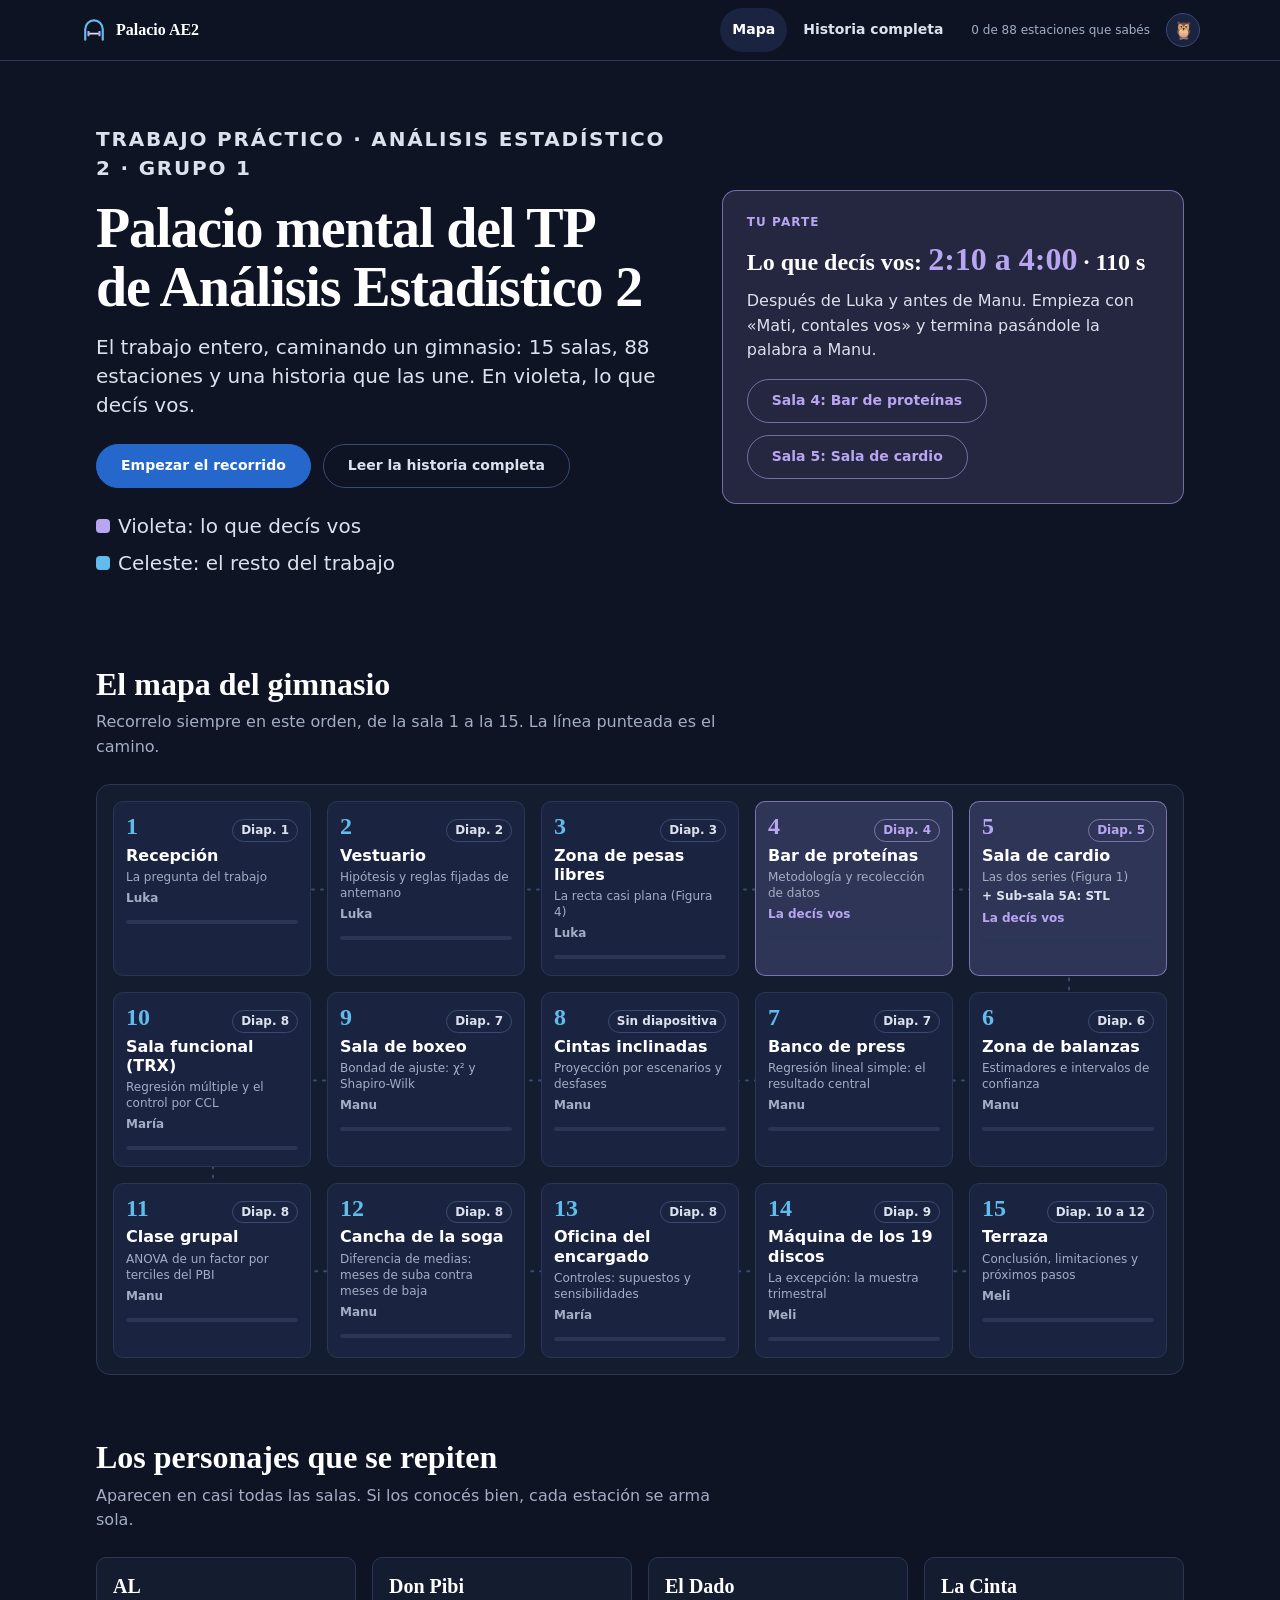
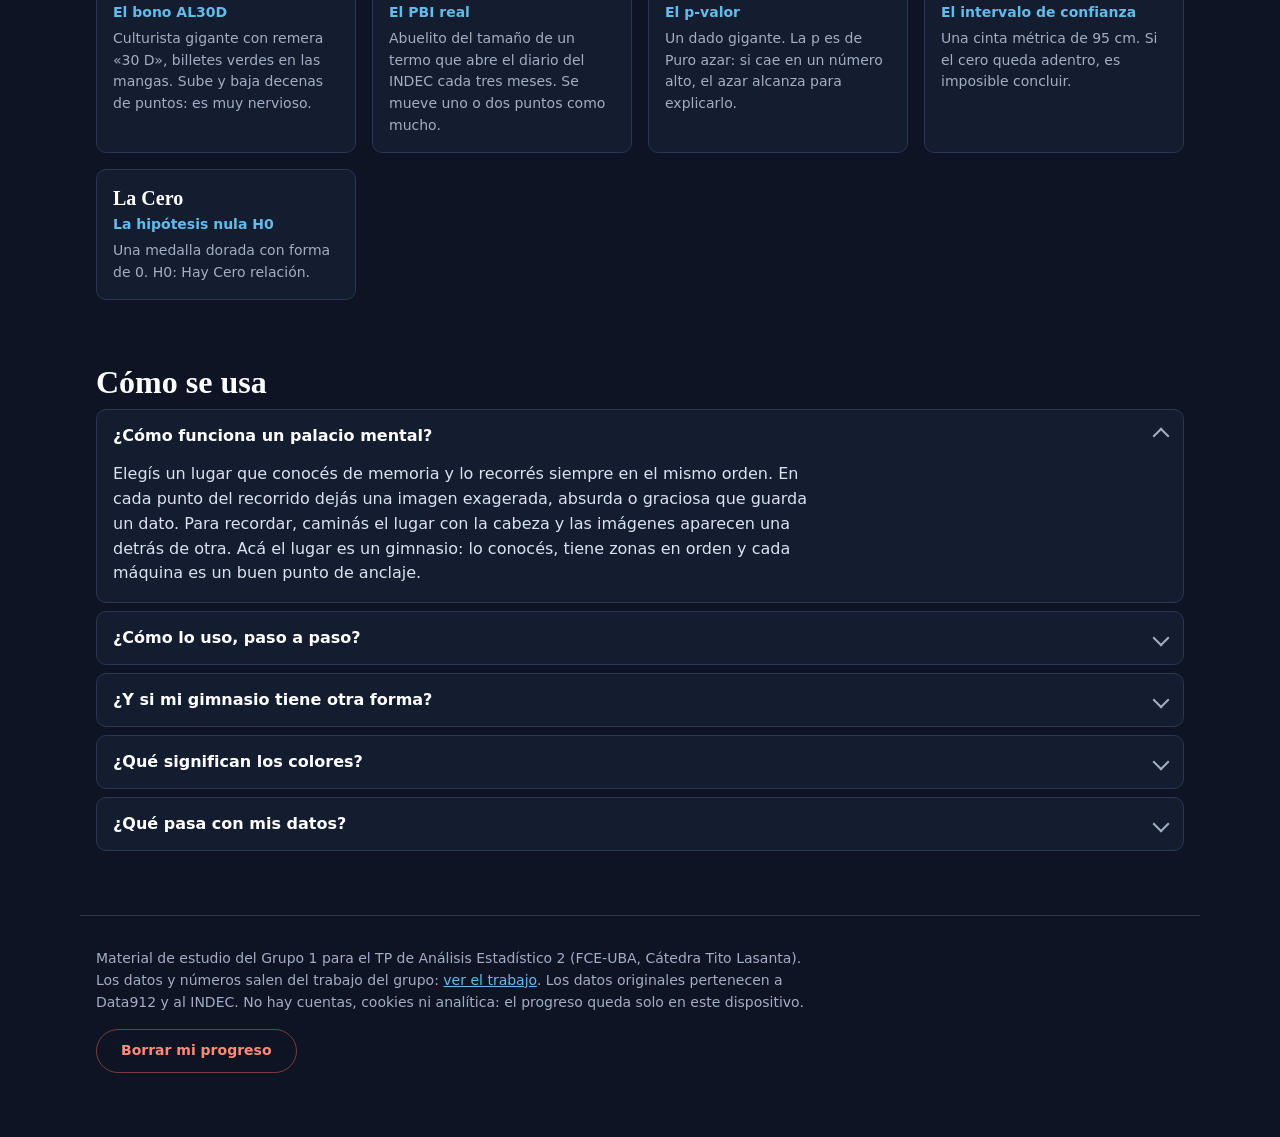
==== commit 387175b8: "Juego para practicar la parte de Mati (lechuza en el header, con código) - 36 preguntas sacadas solo" ====
--- a/index.html
+++ b/index.html
@@ -201,6 +201,49 @@
 .est__sabe[aria-pressed="true"] { background: rgba(111, 220, 154, .14); border-color: var(--ok); color: var(--ok); }
 .est__sabe[aria-pressed="true"]::before { content: "✓ "; }
 
+/* (De qué se trata: ...) y qué es cada cuarto */
+.est__sig { max-width: 68ch; padding-left: var(--e3); border-left: 2px solid var(--c); color: var(--tx); font-size: var(--t-2); }
+.est__sig b { color: var(--c); }
+.sala-cab__idea { max-width: 70ch; padding: var(--e3) var(--e4); background: var(--panel); border: 1px solid var(--linea); border-radius: var(--r-1); color: var(--tx); font-size: var(--t-3); }
+.sala-cab__idea b { color: var(--azul); }
+.sala-cab__idea--violeta { background: var(--violeta-fondo); border-color: var(--violeta-borde); }
+.sala-cab__idea--violeta b { color: var(--violeta); }
+
+/* Panel al lado de la sala: el guion exacto de cada persona */
+.sala-cols { display: grid; gap: var(--e5); }
+.sala-cols__main { min-width: 0; }
+.lado { order: -1; background: var(--panel); border: 1px solid var(--linea); border-radius: var(--r-2); }
+.lado > summary { list-style: none; display: flex; align-items: center; justify-content: space-between; gap: var(--e3); min-height: 56px; padding: var(--e3) var(--e5); cursor: pointer; }
+.lado > summary::-webkit-details-marker { display: none; }
+.lado > summary::after { content: ""; width: 10px; height: 10px; border-right: 2px solid var(--tenue); border-bottom: 2px solid var(--tenue); transform: rotate(45deg); transition: transform var(--rapido); flex: none; }
+.lado[open] > summary::after { transform: rotate(-135deg); }
+.lado__t { display: inline-flex; align-items: center; gap: var(--e3); font: 700 var(--t-4)/1.25 var(--serif); color: var(--blanco); }
+.lado__t svg { width: 22px; height: 22px; fill: none; stroke: var(--azul); stroke-width: 2; stroke-linecap: round; stroke-linejoin: round; flex: none; }
+.lado__cuerpo { display: grid; gap: var(--e4); padding: 0 var(--e5) var(--e5); }
+.lado__cuerpo > p, .lado--vacio p { font-size: var(--t-2); color: var(--tenue); max-width: 62ch; }
+.lado--vacio { padding: var(--e4) var(--e5); display: grid; gap: var(--e2); }
+.lado--vacio .lado__t { font-size: var(--t-4); }
+.dicho { display: grid; gap: var(--e3); padding: var(--e4); background: var(--bg); border: 1px solid var(--linea); border-left: 4px solid var(--azul); border-radius: var(--r-1); }
+.dicho--mati { background: color-mix(in srgb, var(--violeta) 9%, var(--bg)); border-color: var(--violeta-borde); border-left-color: var(--violeta); }
+.dicho__cab { display: flex; flex-wrap: wrap; align-items: center; gap: var(--e2); }
+.dicho__tema { font-size: var(--t-2); font-weight: 600; color: var(--tx); }
+.dicho__tiempo { margin-left: auto; font-size: var(--t-1); color: var(--tenue); font-variant-numeric: tabular-nums; }
+.dicho__como { font-size: var(--t-2); color: var(--tenue); }
+.dicho__como b { color: var(--tx); }
+.dicho__texto { display: grid; gap: var(--e3); font: var(--t-3)/1.65 var(--serif); color: #eceffa; }
+.dicho__pase { padding: var(--e3) var(--e4); border: 1px dashed var(--linea-2); border-radius: var(--r-1); font: italic var(--t-3)/1.5 var(--serif); color: var(--blanco); }
+.dicho__pase b { font: 700 var(--t-2)/1.4 var(--sans); font-style: normal; color: var(--azul); }
+.dicho--mati .dicho__pase b { color: var(--violeta); }
+.cue { display: inline-flex; align-items: center; margin: 0 2px; padding: 0 var(--e2); border: 1px solid transparent; border-radius: var(--r-pill); font: 600 var(--t-1)/1.7 var(--sans); vertical-align: 2px; white-space: nowrap; }
+.cue--senal { color: var(--blanco); background: var(--azul-fondo); border-color: rgba(98, 188, 235, .45); white-space: normal; }
+.dicho--mati .cue--senal { background: var(--violeta-fondo); border-color: var(--violeta-borde); }
+.cue--publico { color: #9fe3c7; background: rgba(111, 220, 154, .1); border-color: rgba(111, 220, 154, .3); }
+.cue--lento { color: #c9b8ff; background: rgba(185, 166, 242, .12); border-color: rgba(185, 166, 242, .3); }
+@media (min-width: 1100px) {
+  .sala-cols { grid-template-columns: minmax(0, 1fr) minmax(340px, 440px); align-items: start; gap: var(--e6); }
+  .lado { order: 0; position: sticky; top: 76px; max-height: calc(100dvh - 92px); overflow-y: auto; }
+}
+
 .guion { margin: 0; padding: var(--e4) var(--e5); background: #0b1020; border-left: 4px solid var(--violeta); border-radius: 0 var(--r-1) var(--r-1) 0; font: var(--t-4)/1.6 var(--serif); color: #eceffa; max-width: 68ch; }
 .guion small { display: block; margin-bottom: var(--e2); font: 700 var(--t-1)/1.3 var(--sans); letter-spacing: .08em; text-transform: uppercase; color: var(--violeta); }
 .guion .pausa { display: inline-block; margin: 0 2px; padding: 0 var(--e2); border-radius: var(--r-pill); background: rgba(255, 196, 107, .14); border: 1px solid rgba(255, 196, 107, .35); color: #ffd38a; font: 600 var(--t-1)/1.7 var(--sans); vertical-align: 2px; }
@@ -210,19 +253,6 @@
 .est__tapa { display: grid; gap: var(--e2); justify-items: start; padding: var(--e4); background: repeating-linear-gradient(135deg, var(--panel-2) 0 10px, var(--panel) 10px 20px); border: 1px dashed var(--linea-2); border-radius: var(--r-1); color: var(--tenue); font-size: var(--t-2); }
 .est__tapa strong { color: var(--tx); }
 
-/* Panel del guion textual con código (solo en las salas de Mati) */
-.cerrojo { display: grid; gap: var(--e3); margin: 0 0 var(--e5); padding: var(--e4) var(--e5); background: var(--panel); border: 1px dashed var(--violeta-borde); border-radius: var(--r-2); }
-.cerrojo__cab { display: flex; align-items: center; gap: var(--e3); }
-.cerrojo__cab svg { width: 24px; height: 24px; fill: none; stroke: var(--violeta); stroke-width: 2; stroke-linecap: round; stroke-linejoin: round; flex: none; }
-.cerrojo h2 { font: 700 var(--t-4)/1.25 var(--serif); color: var(--blanco); }
-.cerrojo p { font-size: var(--t-2); color: var(--tenue); max-width: 62ch; }
-.cerrojo--abierto { border-style: solid; background: var(--violeta-fondo); }
-.cerrojo .codigo { max-width: 340px; padding-top: var(--e2); }
-.cerrojo__acciones { display: flex; gap: var(--e2); flex-wrap: wrap; }
-
-.subsala { display: grid; gap: var(--e5); margin-top: var(--e7); padding-left: var(--e5); border-left: 3px solid var(--azul); }
-.subsala__cab { display: grid; gap: var(--e3); }
-.subsala h2 { font: 700 clamp(24px, 4vw, 32px)/1.15 var(--serif); color: var(--blanco); }
 .puerta { margin-top: var(--e6); display: grid; gap: var(--e3); padding: var(--e5); background: var(--panel); border: 1px solid var(--linea); border-radius: var(--r-2); }
 .puerta h2 { font: 700 var(--t-1)/1.3 var(--sans); letter-spacing: .09em; text-transform: uppercase; color: var(--tenue); }
 .puerta p { font: italic var(--t-4)/1.45 var(--serif); color: var(--blanco); max-width: 64ch; }
@@ -230,8 +260,13 @@
 
 /* Historia */
 .historia { display: grid; gap: var(--e5); max-width: 70ch; }
-.historia p { font: var(--t-4)/1.6 var(--serif); }
+.historia > p, .historia-sala__texto > p { font: var(--t-4)/1.6 var(--serif); }
 .historia .puente { font-style: italic; color: var(--tenue); padding-left: var(--e4); border-left: 2px solid var(--linea-2); }
+.historia--completa { max-width: none; }
+.historia-sala__texto, .historia-sala__guion { display: grid; gap: var(--e3); align-content: start; min-width: 0; }
+.historia-sala__texto { max-width: 70ch; }
+.dicho__vacio { padding: var(--e3) var(--e4); border: 1px dashed var(--linea-2); border-radius: var(--r-1); font-size: var(--t-2); color: var(--tenue); }
+@media (min-width: 1000px) { .historia-sala { grid-template-columns: minmax(0, 1fr) minmax(340px, 460px); gap: var(--e6); align-items: start; } }
 .historia-sala { display: grid; gap: var(--e3); padding: var(--e5); background: var(--panel); border: 1px solid var(--linea); border-radius: var(--r-2); }
 .historia-sala--violeta { background: var(--violeta-fondo); border-color: var(--violeta-borde); }
 .historia-sala h2 { display: flex; align-items: baseline; gap: var(--e3); font: 700 var(--t-5)/1.2 var(--serif); color: var(--blanco); }
@@ -240,6 +275,17 @@
 
 .pie { display: grid; gap: var(--e4); justify-items: start; max-width: var(--ancho); margin: 0 auto; padding: var(--e6) var(--e4) var(--e8); border-top: 1px solid var(--linea); color: var(--tenue); font-size: var(--t-2); }
 .pie p { max-width: 80ch; }
+
+@media (prefers-reduced-motion: no-preference) {
+  .view { animation: vista-entra .26s var(--curva) both; }
+  @keyframes vista-entra { from { opacity: 0; transform: translateY(6px); } }
+}
+
+/* Botón de la lechuza en la cabecera: abre el juego para practicar tu parte */
+.cab__juego { position: relative; display: inline-grid; place-items: center; flex: none; width: 34px; height: 34px; border: 1px solid var(--linea-2); border-radius: 50%; background: var(--panel-2); font-size: 17px; line-height: 1; text-decoration: none; transition: border-color var(--rapido), transform var(--rapido); }
+.cab__juego::before { content: ""; position: absolute; inset: -7px; }
+.cab__juego:hover { border-color: var(--violeta); transform: translateY(-1px); }
+.cab__juego[aria-current="page"] { border-color: var(--violeta); background: var(--violeta-fondo); }
 
 /* Código de 3 casillas (pitch-web-kit) */
 .codigo { --cod-fondo: #0e1424; --cod-borde: #5f6e92; --cod-borde-hover: #7383aa; --cod-foco: var(--violeta); --cod-tinta: #fff; --cod-tenue: var(--tenue); --cod-ok: var(--ok); --cod-ok-fondo: #15302a; --cod-error: var(--error); --cod-error-fondo: var(--error-fondo); --cod-accion: var(--accion); --cod-radio: 10px; --cod-curva: var(--curva); }
@@ -262,8 +308,67 @@
 @media (prefers-reduced-motion: no-preference) {
   .codigo--sacude .codigo__casillas { animation: codigo-sacude .32s var(--cod-curva) 1; }
   @keyframes codigo-sacude { 20% { transform: translateX(-8px); } 45% { transform: translateX(7px); } 70% { transform: translateX(-4px); } 90% { transform: translateX(2px); } }
-  .view { animation: vista-entra .26s var(--curva) both; }
-  @keyframes vista-entra { from { opacity: 0; transform: translateY(6px); } }
+}
+
+/* Juego: practicá tu parte (verdadero o falso, completar y opción múltiple) */
+.juego { display: grid; gap: var(--e5); max-width: 760px; margin: 0 auto; }
+.juego__titulo { font: 700 clamp(28px, 5vw, 40px)/1.1 var(--serif); color: var(--blanco); letter-spacing: -.015em; }
+.juego__titulo:focus, .juego__texto:focus { outline: none; }
+.juego__intro { display: grid; gap: var(--e3); }
+.juego__intro p:not(.kicker) { max-width: 60ch; color: var(--tx); font-size: var(--t-4); line-height: 1.45; }
+.juego__modos { display: grid; grid-template-columns: repeat(auto-fit, minmax(240px, 1fr)); gap: var(--e4); }
+.juego__modo { display: grid; gap: var(--e1); align-content: start; min-height: 120px; padding: var(--e4); text-align: left; background: var(--panel); border: 1px solid var(--violeta-borde); border-radius: var(--r-2); color: var(--tx); cursor: pointer; transition: background-color var(--rapido), transform var(--rapido); }
+.juego__modo:hover { background: var(--violeta-fondo); transform: translateY(-2px); }
+.juego__modo strong { font: 700 var(--t-4)/1.25 var(--serif); }
+.juego__modo span { font-size: var(--t-2); color: var(--tenue); }
+.juego__modo .juego__n { color: var(--violeta); font-weight: 700; }
+.juego__card { display: grid; gap: var(--e4); padding: var(--e5); background: var(--panel); border: 1px solid var(--violeta-borde); border-radius: var(--r-2); }
+.juego__card p { max-width: 62ch; }
+.juego__puerta-cab { display: flex; align-items: center; gap: var(--e3); }
+.juego__puerta-cab svg { width: 26px; height: 26px; fill: none; stroke: var(--violeta); stroke-width: 2; stroke-linecap: round; stroke-linejoin: round; flex: none; }
+.juego__cab { display: flex; flex-wrap: wrap; align-items: center; justify-content: space-between; gap: var(--e2); }
+.juego__cont { color: var(--tenue); font-size: var(--t-2); font-variant-numeric: tabular-nums; }
+.juego__barra { height: 8px; border-radius: var(--r-pill); background: var(--linea); overflow: hidden; }
+.juego__barra i { display: block; height: 100%; background: var(--violeta); transition: width var(--medio) var(--curva); }
+.juego__texto { font: 700 var(--t-5)/1.4 var(--serif); color: var(--blanco); max-width: 34ch; }
+.juego__form { display: grid; gap: var(--e4); }
+.juego__form .juego__texto { max-width: 40ch; }
+.juego__input { width: 9ch; max-width: 100%; margin: 0 var(--e1); padding: var(--e1) var(--e2); font: 700 var(--t-4)/1.3 var(--sans); color: var(--blanco); background: var(--bg); border: 2px solid var(--borde-control, #5f6e92); border-radius: var(--r-1); text-align: center; }
+.juego__input:focus { outline: none; border-color: var(--violeta); box-shadow: 0 0 0 4px rgba(185, 166, 242, .22); }
+.juego__input--ok { border-color: var(--ok); }
+.juego__input--mal { border-color: var(--error); }
+.juego__pista summary { cursor: pointer; min-height: 36px; display: flex; align-items: center; color: var(--violeta); font-weight: 600; font-size: var(--t-2); }
+.juego__pista p { color: var(--tenue); font-size: var(--t-2); padding-top: var(--e1); }
+.juego__opciones { display: grid; gap: var(--e3); }
+.juego__opciones--2 { grid-template-columns: 1fr 1fr; }
+.juego__op { display: flex; align-items: center; gap: var(--e3); min-height: 56px; padding: var(--e3) var(--e4); text-align: left; background: var(--bg); border: 1px solid var(--linea-2); border-radius: var(--r-1); color: var(--tx); font-size: var(--t-3); line-height: 1.35; cursor: pointer; transition: border-color var(--rapido), background-color var(--rapido); }
+.juego__op b { display: inline-grid; place-items: center; flex: none; width: 28px; height: 28px; border-radius: 50%; background: var(--panel-2); color: var(--blanco); font-size: var(--t-2); }
+.juego__op:hover:not(:disabled) { border-color: var(--violeta); }
+.juego__op:disabled { cursor: default; color: var(--tx); }
+.juego__op--ok { border-color: var(--ok); background: rgba(111, 220, 154, .12); }
+.juego__op--mal { border-color: var(--error); background: var(--error-fondo); }
+.juego__atajo { font-size: var(--t-1); color: var(--tenue); }
+.juego__fb { display: grid; gap: var(--e3); padding: var(--e4); border: 1px solid; border-radius: var(--r-1); }
+.juego__fb--ok { border-color: var(--ok); background: rgba(111, 220, 154, .1); }
+.juego__fb--mal { border-color: var(--error); background: var(--error-fondo); }
+.juego__fb-t { font: 800 var(--t-4)/1.3 var(--sans); }
+.juego__fb--ok .juego__fb-t { color: var(--ok); }
+.juego__fb--mal .juego__fb-t { color: var(--error); }
+.juego__fb .boton { justify-self: start; }
+.juego__guion { margin: 0; padding: var(--e3) var(--e4); background: #0b1020; border-left: 4px solid var(--violeta); border-radius: 0 var(--r-1) var(--r-1) 0; font: var(--t-3)/1.55 var(--serif); color: #eceffa; }
+.juego__guion small { display: block; margin-bottom: var(--e1); font: 700 var(--t-1)/1.3 var(--sans); letter-spacing: .08em; text-transform: uppercase; color: var(--violeta); }
+.juego__fin { justify-items: start; }
+.juego__nota { font: 800 var(--t-7)/1 var(--serif); color: var(--violeta); }
+.juego__acciones { display: flex; flex-wrap: wrap; gap: var(--e3); }
+.juego__fallas { display: grid; gap: var(--e3); }
+.juego__sub { font: 700 var(--t-5)/1.2 var(--serif); color: var(--blanco); }
+.juego__fallas ul { display: grid; gap: var(--e3); }
+.juego__falla { display: grid; gap: var(--e2); padding: var(--e4); background: var(--panel); border: 1px solid var(--linea); border-left: 4px solid var(--error); border-radius: var(--r-1); }
+@media (max-width: 640px) {
+  .codigo__casillas { grid-template-columns: repeat(3, 56px); }
+  .codigo__casilla { width: 56px; height: 66px; }
+  .juego__card { padding: var(--e4); }
+  .juego__op { padding: var(--e3); }
 }
 
 /* Pantallas chicas */
@@ -281,8 +386,6 @@
   .subsala { padding-left: var(--e3); }
   .sala-nav .txt { display: none; }
   .sala-nav .boton:has(.txt) { padding: 0; width: 44px; }
-  .codigo__casillas { grid-template-columns: repeat(3, 56px); }
-  .codigo__casilla { width: 56px; height: 66px; }
 }
 @media (max-width: 380px) {
   .sala__nombre { font-size: var(--t-2); }
@@ -292,7 +395,7 @@
 @media print {
   :root { --bg: #fff; --panel: #fff; --panel-2: #fff; --linea: #ccd2dc; --tx: #111; --blanco: #000; --tenue: #444; --azul: #0b5c8a; --violeta: #4b2ea8; }
   body { background: #fff; color: #111; }
-  .cab, .intro, .pestanas, .sala-nav, .boton, .est__sabe, .cerrojo, .pie button { display: none !important; }
+  .cab, .intro, .pestanas, .sala-nav, .boton, .est__sabe, .pie button { display: none !important; }
 }
 
 </style>
@@ -317,6 +420,7 @@
     <a href="#/historia" data-nav="historia">Historia completa</a>
   </nav>
   <p class="cab__avance" data-avance aria-live="polite"></p>
+  <a class="cab__juego" href="#/juego" data-nav="juego" aria-label="Juego para practicar tu parte (se abre con un código)" title="Practicá tu parte"><span aria-hidden="true">🦉</span></a>
 </header>
 <main id="contenido" tabindex="-1"></main>
 <footer class="pie">
@@ -324,8 +428,8 @@
   <button class="boton boton--borrar" type="button" data-borrar>Borrar mi progreso</button>
 </footer>
 <p class="sr-only" role="status" aria-live="polite" data-anuncio></p>
-<script type="application/json" id="datos">{"meta":{"titulo":"Palacio mental del TP de Análisis Estadístico 2","bajada":"El trabajo entero, caminando un gimnasio: {salas} salas, {estaciones} estaciones y una historia que las une. En violeta, lo que decís vos.","tuParte":{"desde":"2:10","hasta":"4:00","segundos":110,"salas":[4,5],"texto":"Después de Luka y antes de Manu. Empieza con «Mati, contales vos» y termina pasándole la palabra a Manu."},"elenco":[{"nombre":"AL","rol":"El bono AL30D","imagen":"Culturista gigante con remera «30 D», billetes verdes en las mangas. Sube y baja decenas de puntos: es muy nervioso."},{"nombre":"Don Pibi","rol":"El PBI real","imagen":"Abuelito del tamaño de un termo que abre el diario del INDEC cada tres meses. Se mueve uno o dos puntos como mucho."},{"nombre":"El Dado","rol":"El p-valor","imagen":"Un dado gigante. La p es de Puro azar: si cae en un número alto, el azar alcanza para explicarlo."},{"nombre":"La Cinta","rol":"El intervalo de confianza","imagen":"Una cinta métrica de 95 cm. Si el cero queda adentro, es imposible concluir."},{"nombre":"La Cero","rol":"La hipótesis nula H0","imagen":"Una medalla dorada con forma de 0. H0: Hay Cero relación."}],"como":[{"q":"¿Cómo funciona un palacio mental?","a":"Elegís un lugar que conocés de memoria y lo recorrés siempre en el mismo orden. En cada punto del recorrido dejás una imagen exagerada, absurda o graciosa que guarda un dato. Para recordar, caminás el lugar con la cabeza y las imágenes aparecen una detrás de otra. Acá el lugar es un gimnasio: lo conocés, tiene zonas en orden y cada máquina es un buen punto de anclaje."},{"q":"¿Cómo lo uso, paso a paso?","a":"1. Leé la historia de la sala (pestaña Historia). 2. Pasá por cada estación en la pestaña Recorrido: imaginá la escena con todos los sentidos y decí la frase en voz alta. 3. Pasá a Ensayo: las imágenes quedan tapadas, vos recordás y después destapás. 4. Marcá «Lo sé» solo cuando te salga sin mirar. 5. Al final, caminá las 15 salas de memoria."},{"q":"¿Y si mi gimnasio tiene otra forma?","a":"Mejor todavía. Reemplazá los lugares de cada estación por los de tu gimnasio real: lo único que importa es que el orden del recorrido sea siempre el mismo. Si no tenés bar de proteínas, usá cualquier rincón donde puedas imaginar una heladera."},{"q":"¿Qué significan los colores?","a":"Violeta: lo que decís vos en la exposición (salas 4 y 5, más el «¡Hola!» del grupo). Celeste: el resto del trabajo, que tenés que saber por si te preguntan o por si tenés que cubrir a alguien. Las estaciones violetas de las salas 4 y 5 tienen tus frases textuales, que se abren con el código del grupo."},{"q":"¿Qué pasa con mis datos?","a":"Nada sale de tu navegador. El progreso («Lo sé») se guarda solo en este dispositivo y lo podés borrar cuando quieras con el botón del pie de página. No hay cuentas, cookies de seguimiento ni analítica."}]},"salas":[{"n":1,"id":"recepcion","nombre":"Recepción","tema":"La pregunta del trabajo","diapositiva":"Portada","quien":"Luka","resumen":"Qué es el AL30D, qué es el PBI y qué pregunta hacemos.","historia":"Empujás la puerta de vidrio y los cinco gritan **¡Hola!**. Arriba, el neón pregunta si **AL** sigue a **Don Pibi**. En el torniquete un culturista enorme con remera «30 D» te frena con la tarjeta que vence en 2030. En el mostrador, un abuelito diminuto, Don Pibi, abre el diario del INDEC una vez cada tres meses. En la pizarra alguien dibujó con tiza: crece, recauda, paga, ¿sube? Y un cartel te recuerda: se mira, no se empuja.","puerta":"Pasás por la puerta de los vestuarios y el olor a candado nuevo te avisa: ahí se guardan las reglas antes de jugar.","estaciones":[{"id":"r1-1","lugar":"Puerta de vidrio","imagen":"Empujás la puerta y los cinco, alineados detrás del mostrador, gritan **¡Hola!** a la vez. Vos mirás al público, no a la pantalla, y levantás una mano.","frase":"Los cinco, de frente, a la vez.","dato":"Apertura de 10 segundos: el grupo entero de frente al público. Después de la pausa, Luka da un paso adelante.","dice":true,"cifras":[]},{"id":"r1-2","lugar":"Cartel de neón sobre la puerta","imagen":"En letras de neón: **¿El bono argentino sigue al PBI?** Debajo, un culturista (AL) camina detrás de un abuelito diminuto (Don Pibi) y no lo mira ni una vez.","frase":"¿AL sigue a Don Pibi?","dato":"Pregunta del trabajo: cuando la economía argentina crece, ¿el bono AL30D sube? Análisis Estadístico 2, Cátedra Tito Lasanta, FCE-UBA, segundo cuatrimestre de 2026. Grupo 1.","cifras":["2026"]},{"id":"r1-3","lugar":"Torniquete de entrada","imagen":"Un culturista gigante bloquea el torniquete con una remera que dice **30 D**. De la manga le cuelgan billetes verdes. Te muestra una tarjeta: **VENCE 2030**.","frase":"AL30D: Deuda en Dólares que vence al 30.","dato":"El AL30D es un bono de la deuda del Estado argentino, en dólares, que vence en 2030. Su precio sube cuando el mercado confía más en que el Estado va a pagar y baja cuando confía menos.","cifras":["2030"]},{"id":"r1-4","lugar":"Mostrador de recepción","imagen":"Detrás del mostrador, **Don Pibi**, un abuelito del tamaño de un termo, abre el diario del INDEC **cada tres meses** y le pasa un borrador a la inflación hasta dejarlo «real».","frase":"Don Pibi: real, trimestral y tranquilo.","dato":"El PBI mide todo lo que produce la economía. Usamos el PBI real (sin el efecto de la inflación) que publica el INDEC cada tres meses.","cifras":[]},{"id":"r1-5","lugar":"Pizarra de tiza de la pared","imagen":"Con tiza, cuatro dibujos encadenados con flechas: una planta que **crece**, una caja que **recauda**, una mano que **paga**, un signo de pregunta que dice **¿sube?**","frase":"Crece, recauda, paga… ¿sube?","dato":"La intuición que pusimos a prueba: si la economía crece, el Estado recauda más y debería pagar su deuda con más facilidad, así que el bono podría subir.","cifras":[]},{"id":"r1-6","lugar":"Cartelito pegado en el mostrador","imagen":"Un cartelito en el vidrio: **SE MIRA, NO SE EMPUJA**. Podés mirar si AL y Don Pibi caminan juntos; no podés probar que uno empuja al otro.","frase":"Se mira, no se empuja.","dato":"Asociación, no causalidad: buscamos si las dos variables se mueven juntas. Aunque lo hicieran, eso solo no probaría que una mueve a la otra, porque los datos son observacionales.","cifras":[]}],"diapositivas":[1],"diapositivasId":["portada"]},{"n":2,"id":"vestuario","nombre":"Vestuario","tema":"Hipótesis y reglas fijadas de antemano","diapositiva":"Hipótesis","quien":"Luka","resumen":"El modelo, H0 y H1, el 0,05, las tres hipótesis y la caja fuerte del config.","historia":"En el vestuario abrís el primer locker y hay una regla de madera apoyada: arranca en beta cero y se inclina en beta uno. De su candado cuelga una medalla con forma de **0**: **Hay Cero** relación. En el banco, una torta de veinte porciones con una sola mordida. En la pared, tres perchas con tres remeras: Principal, Adelante y Profes. Al fondo, la caja fuerte del config, cerrada antes de que nadie mire nada.","puerta":"Salís del vestuario con la regla de madera bajo el brazo y entrás a la zona de pesas libres, donde esa regla va a quedar apoyada sobre 56 discos.","estaciones":[{"id":"r2-1","lugar":"Locker número 1","imagen":"Abrís el locker y adentro hay una **regla de madera** apoyada: el pie de la regla marca de dónde arranca (**β0**) y el ángulo con el piso es cuánto se inclina (**β1**).","frase":"Beta-cero arranca, beta-uno inclina.","dato":"Modelo: Var AL30D = β0 + β1 · Var PBI + error. Todo se juega en β1, la pendiente: cuántos puntos se mueve el bono por cada punto que se mueve el PBI.","cifras":[]},{"id":"r2-2","lugar":"Candado del locker","imagen":"Del candado cuelga una medalla con forma de **cero** gigante, dorada. En el grabado se lee: **H0, Hay Cero**. Una segunda medalla, más chica y torcida, dice H1: distinto de cero.","frase":"H0: Hay Cero.","dato":"H0: β1 = 0 (no hay asociación, el PBI no ayuda a predecir el bono). H1: β1 ≠ 0 (hay asociación, positiva o negativa). Contraste bilateral.","cifras":[]},{"id":"r2-3","lugar":"Banco de madera","imagen":"Sobre el banco, una torta partida en **20 porciones** y le falta una sola: **una de veinte**. Un cartel: «riesgo que acepto: 0,05».","frase":"Una de veinte es mi riesgo.","dato":"Nivel de significación α = 0,05: el riesgo que aceptamos de rechazar H0 por error. Equivale a trabajar con 95 % de confianza.","cifras":["0,05"]},{"id":"r2-4","lugar":"Tres perchas en la pared","imagen":"Tres remeras colgadas: una dice **Principal** (la regresión simple), otra tiene una flecha hacia adelante y un **+1** (**Adelante**), y la tercera lleva un sello con la fecha **22/10** (**Profes**).","frase":"Principal, Adelante, Profes.","dato":"Hipótesis principal: regresión simple del bono contra el PBI del mismo mes. Extensión: con el PBI del mes siguiente, ¿el bono se anticipa? Hipótesis enviada a los docentes el 22/10: ¿el PBI crece distinto en los meses en que el bono sube que en los que baja? (diferencia de medias).","cifras":["22/10"]},{"id":"r2-5","lugar":"Caja fuerte del fondo","imagen":"Una caja fuerte con **config.yaml** grabado en la puerta. El Dado (el p-valor) espera sentado afuera, sin tirarse, porque la caja se cierra **antes**.","frase":"Primero cierro, después miro.","dato":"Todas las decisiones de método (qué bono, qué ventana, cómo tratar el PBI, qué pruebas son principales y cuáles exploratorias) se fijaron en config.yaml antes de calcular cualquier p-valor, para que el resultado no se acomode a lo que se quería encontrar.","cifras":[]}],"diapositivas":[2],"diapositivasId":["hipotesis"]},{"n":3,"id":"pesas-libres","nombre":"Zona de pesas libres","tema":"La recta casi plana (Figura 4)","diapositiva":"Figura 4","quien":"Luka","resumen":"56 puntos, una recta de mínimos cuadrados casi horizontal.","historia":"En el rack cuelgan **56 discos**, uno por mes, repartidos como una nube. Apoyás la regla de madera y el entrenador la acomoda con un metro hasta que la suma de distancias al cuadrado sea la mínima. Queda **casi horizontal**: AL no sigue a Don Pibi. Un silencio de un segundo frente al espejo y, en el pasillo, Luka te señala el cartel con tu nombre.","puerta":"Luka te da el pase: al fondo del pasillo huele a licuado y se prende un cartel con tu nombre. Entrás al bar de proteínas.","estaciones":[{"id":"r3-1","lugar":"Rack de sentadillas","imagen":"En el rack cuelgan **56 discos** de colores como medallas, cada uno rotulado con un mes. Por la altura se ve cuánto subió el bono; por la posición, cuánto creció el PBI.","frase":"Cada disco, un mes.","dato":"Diagrama de dispersión: cada punto es un mes. Eje horizontal: variación del PBI. Eje vertical: variación del bono. n = 56 meses.","cifras":["56"]},{"id":"r3-2","lugar":"Espejo largo de la pared","imagen":"El entrenador apoya tu regla de madera sobre los discos y con un metro mide las distancias, las eleva al cuadrado y las suma, moviendo la regla hasta que la suma **sea la mínima posible**.","frase":"La regla que menos se aleja de los discos.","dato":"Mínimos cuadrados (MCO): la recta que hace mínima la suma de los errores al cuadrado. Es el método con el que se estima la pendiente β1.","cifras":[]},{"id":"r3-3","lugar":"Barra apoyada en el rack","imagen":"La regla queda **casi horizontal**, plana como una mesa. AL (el culturista) pasa por debajo sin agacharse: no hay inclinación que seguir.","frase":"Regla plana: AL no sigue a Don Pibi.","dato":"La recta ajustada está casi plana: β1 = 0,0154. Si el bono acompañara al PBI, la nube estaría inclinada, para arriba o para abajo, y no lo está.","cifras":["0,0154"]},{"id":"r3-4","lugar":"Cartel luminoso del pasillo","imagen":"Al final del pasillo, un cartel luminoso con tu nombre, y un megáfono que Luka te acerca. El cartel pregunta: **¿de dónde salen estos 56 meses?**","frase":"Mati, contales vos.","dato":"Luka cierra su bloque preguntando de dónde salen esos 56 meses y te pasa la palabra: «Mati, contales vos». Esa es tu señal de entrada.","cifras":["56"]}],"diapositivas":[3],"diapositivasId":["figura-4"]},{"n":4,"id":"bar-de-proteinas","nombre":"Bar de proteínas","tema":"Metodología y recolección de datos","diapositiva":"Fuentes","quien":"Mati","tuParte":true,"tiempo":"2:10 a 3:10 · 60 s","como":"Contalo como una receta: fuentes, problema y solución, en ese orden.","resumen":"Tu primera parte: dos fuentes, un problema (diario contra trimestral) y la receta para armar 56 meses.","historia":"Luka te pasa un shaker por la barra y vos mostrás **dos frascos** públicos. En la **heladera 1** AL suda billetes y deja un cierre por día. En la **heladera 2** Don Pibi tirita con una botella cada tres meses. El **reloj de pared** corre todos los días y se atasca cada tres meses. Metés el PBI en la **licuadora STL** y tirás por la ventana lo que se repite cada año. Una **cinta flexible** toca todos los clavos trimestrales y los vuelve curva. Sobre el mostrador, una bandeja con **56 porciones**: la consigna pedía 50.","puerta":"Con la bandeja de 56 porciones en las manos pasás a la sala de cardio: dos pantallas esperan para mostrar qué cocinaste.","estaciones":[{"id":"r4-1","lugar":"Barra de entrada del bar","imagen":"Luka te desliza un **shaker** por la barra y dice «gracias» con la cabeza. Vos lo agarrás y mostrás **dos frascos transparentes** pegados con la etiqueta PÚBLICO.","frase":"Dos frascos, los dos públicos.","dato":"Entrás agradeciéndole a Luka y anunciás que usaron dos fuentes públicas.","dice":true,"cifras":[]},{"id":"r4-2","lugar":"Heladera 1 (la del bono)","imagen":"Dentro de la heladera, **AL** el culturista suda billetes verdes. Pegada en la puerta, una planilla con **una fila por día**. Una etiqueta: **Data912**.","frase":"AL, un cierre por día, en dólares.","dato":"Bono: precios de cierre diarios del AL30D, en dólares, de Data912. De ahí sale la variación de cada mes (se acumulan las variaciones diarias del mes).","dice":true,"cifras":[]},{"id":"r4-3","lugar":"Heladera 2 (la de la economía)","imagen":"En la segunda heladera, **Don Pibi** tirita con una sola botella en la mano. En la puerta, un cartel azul: **INDEC, PBI real**.","frase":"Don Pibi: una botella cada tres meses.","dato":"Economía: PBI real del INDEC (a precios de 2004).","dice":true,"cifras":[]},{"id":"r4-4","lugar":"Reloj de pared","imagen":"Un reloj con dos agujas: el segundero (el bono) corre **todos los días**, tic-tic-tic. La otra aguja (el INDEC) salta **cada tres meses**: CLONK. Las agujas no se encuentran nunca.","frase":"Todos los días contra cada tres meses.","dato":"El problema, con énfasis y despacio: el INDEC publica cada tres meses y el bono cotiza todos los días.","dice":true,"cifras":[]},{"id":"r4-5","lugar":"Licuadora STL","imagen":"Metés el PBI en una licuadora con tres picos de salida: **tendencia**, **estacionalidad** y **resto**. Abrís la ventana y tirás por ahí el pico de estacionalidad: el patrón que se repite cada año.","frase":"STL: separa y tira lo que se repite.","dato":"Primer paso de la solución: quitar la estacionalidad con STL, que separa tendencia, estacionalidad y resto. El PBI repite un patrón cada año (el segundo trimestre siempre es alto). Los factores coinciden con los del PIB desestacionalizado del INDEC. Qué es STL y cómo funciona: sub-sala 5A.","dice":true,"cifras":[]},{"id":"r4-6","lugar":"Cinta métrica flexible sobre el mostrador","imagen":"Una cinta de modista pasa **por encima de cada clavo trimestral** clavado en el mostrador y dibuja una curva suave que sigue a todos: el **spline cúbico**. Entre clavo y clavo se marcan los meses.","frase":"Spline: la cinta que toca todos los clavos.","dato":"Segundo paso: pasar a meses con un spline cúbico, una curva suave que respeta el dato de cada trimestre.","dice":true,"cifras":[]},{"id":"r4-7","lugar":"Bandeja del plato final","imagen":"Una bandeja con **56 porciones** ordenadas, rotuladas de **octubre de 2021** a **mayo de 2026**. Un cartel clavado al costado: **pide 50**. Vos sonreís: servís 56.","frase":"Cincuenta pide, cincuenta y seis sirve.","dato":"Resultado: 56 meses, de octubre de 2021 a mayo de 2026. La consigna pide al menos 50 observaciones, por eso la muestra principal es mensual.","dice":true,"cifras":["56","50"]},{"id":"r4-8","lugar":"Cartel de cupones en la puerta de la heladera 1","imagen":"AL tose cinco veces y escupe un cupón cada vez; el precio cae un tercio de golpe. Un cartel: **5 días, valor cero**.","frase":"Cinco veces paga: cero ese día.","dato":"Para saberlo si te preguntan: en los 5 días en que el bono pagó cupón y amortización su precio cae de 7 a 13 % solo por el pago. A esos días se les asigna variación 0, para no confundir un pago con una pérdida.","cifras":["5 días","7 a 13 %"]},{"id":"r4-9","lugar":"Estante de libros del rincón","imagen":"Un estante con una carpeta enorme rotulada **1.243 ruedas**. Dos auditores comparan el libro con una copia, línea por línea, y tachan con tilde verde.","frase":"Mil doscientas cuarenta y tres ruedas, todas verificadas.","dato":"Para saberlo si te preguntan: el archivo del AL30D tiene 1.243 ruedas. Un test compara los datos ordenados por el grupo contra descargas independientes de Data912 y datos.gob.ar, valor por valor.","cifras":["1.243"]}],"diapositivas":[4],"diapositivasId":["fuentes"]},{"n":5,"id":"sala-de-cardio","nombre":"Sala de cardio","tema":"Las dos series (Figura 1)","diapositiva":"Figura 1","quien":"Mati","tuParte":true,"tiempo":"3:10 a 4:00 · 50 s","como":"Señalá las dos pantallas; los números de la figura no hace falta leerlos.","resumen":"Tu segunda parte: las dos series, la escala y la promesa de dejar todo escrito antes.","historia":"En la sala de cardio hay dos pantallas apiladas. En la **de arriba**, AL corre: barras azules cuando sube, naranjas cuando baja. En la **de abajo**, Don Pibi camina suave. Entre las dos, una **regla gigante pintada en el piso**: AL mide decenas, Don Pibi uno o dos. En la pared del fondo, un cartel sellado por escribano con un candado: escrito **antes**. Al salir, Manu te espera con una balanza.","puerta":"Manu te recibe en la puerta con una balanza de gimnasio bajo el brazo: «Con los datos armados, te cuento qué estimamos».","estaciones":[{"id":"r5-1","lugar":"Cinta de correr 1 (pantalla de arriba)","imagen":"En la pantalla de arriba corre **AL**. Cuando sube, deja barras **azules** como botellas de agua; cuando baja, barras **naranjas** como zanahorias. Vos señalás la pantalla con el dedo.","frase":"Arriba AL: azul sube, naranja baja.","dato":"Señalar el panel de arriba: variación mensual del bono, azul cuando sube y naranja cuando baja.","dice":true,"cifras":[]},{"id":"r5-2","lugar":"Cinta de correr 2 (pantalla de abajo)","imagen":"En la pantalla de abajo camina **Don Pibi**, tranquilo: una línea azul suave, ondulada, que apenas sube y baja. Vos bajás el dedo a esa pantalla.","frase":"Abajo Don Pibi, tranquilo.","dato":"Señalar el panel de abajo: la variación del PBI (mensualizado).","dice":true,"cifras":[]},{"id":"r5-3","lugar":"Regla gigante pintada en el piso","imagen":"Entre las cintas, una **regla gigante** en el piso. A la izquierda AL salta de −19 a +39: **decenas**. A la derecha Don Pibi apenas pasa de **uno o dos**. Pausa de un segundo y frase firme.","frase":"Decenas contra uno o dos.","dato":"Pausa de 1 s y frase firme sobre la escala: el bono se mueve decenas de puntos en un mes y el PBI uno o dos como mucho. El bono va de −19,53 a 39,48; el PBI, de −1,85 a 2,30.","dice":true,"cifras":["−19,53","39,48","−1,85","2,30"]},{"id":"r5-4","lugar":"Pared del fondo, el cartel sellado","imagen":"En la pared, un cartel sellado con **cera roja** y un **candado**, fechado antes del partido. Debajo, sentado, el **Dado** (el p-valor): todavía no lo tiraron.","frase":"Escrito antes, p-valor después.","dato":"El método quedó escrito antes de calcular un solo p-valor (qué bono, qué período, qué pruebas), para que el resultado no se acomode a lo que se quería encontrar.","dice":true,"cifras":[]},{"id":"r5-5","lugar":"Puerta de salida de la sala","imagen":"Manu te espera en la puerta con una **balanza** bajo el brazo, mostrando la aguja. Le pasás el micrófono con una sonrisa.","frase":"Datos armados → la balanza de Manu.","dato":"Pase a Manu con una frase corta: con los datos armados, Manu cuenta qué estimaron. Ahí termina tu parte.","dice":true,"cifras":[]}],"diapositivas":[5],"diapositivasId":["figura-1"],"subsalas":[{"id":"5a","etiqueta":"5A","nombre":"La licuadora STL","tema":"STL: qué es, qué separa y cómo funciona el loess","lugar":"Cuartito al costado de la sala de cardio","nota":"Tu guion solo nombra STL (lo decís en la diapositiva 4). Esta sub-sala es para contestar si te preguntan qué es y cómo funciona.","historia":"Al costado de la sala de cardio hay un cuartito con la **licuadora STL** de la sala 4. Un cartel luminoso muestra el nombre completo. Metés una serie temporal y la licuadora tiene **tres picos**: del primero sale un **calendario girando** (estacionalidad), del segundo un **sendero largo** (tendencia) y del tercero caen las **migas** (residuo). Adentro, un **colador de goma sin molde** (loess) se adapta a cada tramo; la **perilla de la ola** gira despacito y un **meteorito** rebota sin torcer nada. Al final tirás la ola del segundo trimestre y te quedás con el camino.","puerta":"Salís del cuartito con el camino limpio en una bandeja y volvés a la sala de cardio: al final del pasillo, Manu te espera con la balanza.","estaciones":[{"id":"r5a-1","lugar":"Cartel luminoso sobre la puerta del cuartito","imagen":"Sobre la puerta, un cartel luminoso con las letras **STL** enormes y debajo el nombre completo: **Seasonal and Trend decomposition using Loess**. Por la ventana se ve la licuadora de la sala 4 con una serie temporal ondulada adentro.","frase":"STL: la licuadora que separa una serie en tres.","dato":"STL (Seasonal and Trend decomposition using Loess) es una técnica estadística usada para descomponer una serie temporal en tres componentes: estacionalidad, tendencia y residuo.","cifras":[]},{"id":"r5a-2","lugar":"Primer pico de la licuadora","imagen":"Del primer pico sale un **calendario que gira** y escupe, año tras año, la misma **ola** en el mismo mes. Vos la atajás con una red: siempre vuelve igual.","frase":"Estacionalidad: la misma ola que vuelve cada año.","dato":"Estacionalidad: patrones que se repiten de manera cíclica. En el PBI argentino, por ejemplo, el segundo trimestre siempre es alto.","cifras":[]},{"id":"r5a-3","lugar":"Segundo pico de la licuadora","imagen":"Del segundo pico se desenrolla un **sendero largo de montaña**, parejo, que sube despacio o baja despacio. Don Pibi lo recorre con su termo sin mirar los saltos de alrededor.","frase":"Tendencia: hacia dónde va el camino.","dato":"Tendencia: evolución a largo plazo o dirección general de la serie.","cifras":[]},{"id":"r5a-4","lugar":"Tercer pico de la licuadora","imagen":"Del tercer pico caen **migas** en un vaso. Son lo que queda cuando ya sacaste la ola y el sendero: el **resto**. Barrés las migas con una escobita.","frase":"Residuo: las migas que quedan.","dato":"Residuo: lo que queda después de remover la tendencia y la estacionalidad.","cifras":[]},{"id":"r5a-5","lugar":"Colador de goma dentro de la licuadora","imagen":"Adentro de la licuadora hay un **colador de goma sin molde**: se estira y se adapta a cada tramo de la serie, sin forma fija. En la goma está escrito **LOESS**.","frase":"Loess: un colador de goma, sin molde.","dato":"STL se basa en LOESS, una técnica de regresión no paramétrica: no impone una forma fija a la curva y la ajusta localmente, tramo por tramo.","cifras":[]},{"id":"r5a-6","lugar":"Perilla de la ola","imagen":"La ola del primer pico tiene una **perilla** que gira **muy despacito**. Con los años la ola cambia de forma, pero nunca de golpe: tenés que esperar para ver el cambio.","frase":"La ola puede cambiar, pero despacito.","dato":"Gracias a LOESS, el componente estacional puede cambiar lentamente a lo largo del tiempo (no es un patrón fijo e idéntico todos los años).","cifras":[]},{"id":"r5a-7","lugar":"Escudo de la licuadora","imagen":"Un **meteorito** (un dato loco, un outlier) cae del techo y **rebota en un escudo** de la licuadora. Ni el sendero ni la ola se tuercen: quedan derechos.","frase":"Un meteorito no tuerce el camino.","dato":"LOESS es resistente a outliers: evita que un dato extremo distorsione la tendencia o la estacionalidad.","cifras":[]},{"id":"r5a-8","lugar":"Bandeja de salida del cuartito","imagen":"Entra el PBI trimestral de Don Pibi. Por el primer pico sale **la ola del segundo trimestre** y la tirás por la ventana. En la bandeja queda **el camino limpio**, con un sello del INDEC que dice «coincide».","frase":"Tiro la ola, me quedo con el camino.","dato":"En el TP: STL se aplica al PBI trimestral antes de pasarlo a meses con el spline. El PBI tiene un patrón que se repite todos los años (el segundo trimestre siempre es alto) y los factores coinciden con los del PIB desestacionalizado que publica el INDEC. Sensibilidades: con el PBI sin desestacionalizar p = 0,5218 y con el PIB desestacionalizado por el INDEC p = 0,8208: la decisión no cambia.","cifras":["0,5218","0,8208"]}]}]},{"n":6,"id":"balanzas","nombre":"Zona de balanzas","tema":"Estimadores e intervalos de confianza","diapositiva":"Descriptiva","quien":"Manu","resumen":"Media, desvío, error estándar, proporción e IC del 95 %.","historia":"AL se sube a la balanza: la aguja marca **2,52** pero tiembla **12,5** como una licuadora. Don Pibi se sube después: **0,13** y la aguja casi no se mueve. El cartel de la pared compara: AL es **quince veces** más nervioso. Una cinta métrica de 95 cm envuelve a cada uno y a los dos les entra el **cero** adentro. Al fondo, una canasta con 32 pelotas azules y 24 naranjas.","puerta":"Manu apoya la balanza y te señala el banco de press: ahí se pone la pendiente a prueba.","estaciones":[{"id":"r6-1","lugar":"Balanza de AL","imagen":"AL se sube a la balanza: la aguja marca **+2,52** pero **tiembla 12,5** para cada lado como si hubiera un terremoto. Sudor verde por todos lados.","frase":"AL: promedio 2,5, tiembla 12,5.","dato":"Var AL30D: media = 2,5158 % por mes; desvío estándar S = 12,5324; error estándar = 1,6747; mínimo −19,53 y máximo 39,48.","cifras":["2,5158","12,5324","1,6747"]},{"id":"r6-2","lugar":"Balanza de Don Pibi","imagen":"Don Pibi se sube con cuidado: la aguja marca **0,13** y no se mueve casi nada, **0,84**. Se baja y le da las gracias a la balanza.","frase":"Don Pibi: 0,13 y casi quieto.","dato":"Var PBI: media = 0,1326 % por mes; desvío estándar S = 0,8382; error estándar = 0,1120; mínimo −1,85 y máximo 2,30.","cifras":["0,1326","0,8382","0,1120"]},{"id":"r6-3","lugar":"Cartel comparativo de la pared","imagen":"En la pared, un cartel gigante con un **×15** pintado. A un lado AL con los brazos revoleando; al otro Don Pibi con el termo. **Quince veces más nervioso**.","frase":"Quince veces más nervioso.","dato":"El bono es unas 15 veces más volátil que el PBI: desvío de 12,53 pp contra 0,84 pp. Con esa diferencia ya se intuye que la actividad sola difícilmente explique los movimientos del bono.","cifras":["15 veces","12,53","0,84"]},{"id":"r6-4","lugar":"Cinta métrica de 95 cm","imagen":"Una cinta métrica de **95 cm** abraza a AL: va de **−0,84** a **+5,87**, y el **cero** queda adentro del abrazo. Cartel: **IC con Cero = Imposible Concluir**.","frase":"IC con cero adentro: imposible concluir.","dato":"IC 95 % de la media: bono [−0,8404 ; 5,8720] y PBI [−0,0919 ; 0,3570]. Los dos incluyen el cero: con estos datos no se puede afirmar que hayan crecido en promedio por mes. Fórmula: media ± t · S/√n, con t = 2,0040 (55 gl).","cifras":["−0,8404","5,8720","−0,0919","0,3570","2,0040"]},{"id":"r6-5","lugar":"Silla de la balanza","imagen":"En la balanza hay **una silla menos** que gente: **n − 1**. Cuando falta una silla nadie se queda corto al promediar el desorden.","frase":"Resto uno para no quedarme corto.","dato":"Estimadores insesgados: S² se calcula dividiendo por n − 1 y no por n para que no subestime la varianza. El error estándar de la media es S/√n.","cifras":[]},{"id":"r6-6","lugar":"Canasta de pelotas de básquet","imagen":"Una canasta con **32 pelotas azules** (meses de suba) y **24 naranjas** (de baja). Un cartel pegado: 32 sobre 56 es **0,5714**. La cinta marca de 0,44 a 0,70 y **incluye el 0,5**.","frase":"Treinta y dos de cincuenta y seis.","dato":"Proporción de meses con suba del bono: p̂ = 32/56 = 0,5714, IC 95 % [0,4418 ; 0,7010]. Incluye 0,5: no se puede afirmar que el bono haya subido más veces de las que bajó.","cifras":["0,5714","0,4418","0,7010"]}],"diapositivas":[6],"diapositivasId":["descriptiva"]},{"n":7,"id":"banco-de-press","nombre":"Banco de press","tema":"Regresión lineal simple: el resultado central","diapositiva":"Regresión mensual","quien":"Manu","resumen":"β1, el test t, las sumas de cuadrados, R², el IC y el p-valor.","historia":"En el banco de press, la barra carga un disco chiquito arriba y uno enorme abajo: **poquito sobre muchísimo, casi cero**. Un cartel cuelga del techo en **±2,0049** y el **t** del test ni le roza las rodillas. Una balanza de tres platos pesa una **pluma** contra un **camión**. El Dado cae en **0,9940**. La cinta de medir se estira cuatro para cada lado con el cero en el medio. Y el cartel final: **no se rechaza**.","puerta":"Salís del banco con la barra descargada y te cruzás con cuatro cintas de correr inclinadas distinto: ahí se proyecta.","estaciones":[{"id":"r7-1","lugar":"Barra olímpica con dos discos","imagen":"En un extremo, un disco chiquito con **0,5967**; en el otro, uno enorme con **38,6396**. Los dividís: sale **0,0154**. Una pluma sobre la barra en la que se lee **β0 = 2,5138**.","frase":"Poquito sobre muchísimo: casi cero.","dato":"Estimación por mínimos cuadrados: β̂1 = Sxy / Sxx = 0,5967 / 38,6396 = 0,0154, y β̂0 = media de Y − β̂1 · media de X = 2,5138 (media de X = 0,1326, media de Y = 2,5158).","cifras":["0,5967","38,6396","0,0154","2,5138"]},{"id":"r7-2","lugar":"Soporte del banco (el test t)","imagen":"Un cartel colgado del techo a **±2,0049**. El **t** del test (0,0076) es un enano que ni le roza las rodillas. En el soporte: **54 grados de libertad**.","frase":"t = 0,0076: ni roza el 2.","dato":"Test t sobre la pendiente, con n − 2 = 54 gl: s² = 159,97; EE(β̂1) = 2,0347; t = 0,0076. El valor crítico es ±2,0049: si |t| lo supera se rechaza H0. Acá no.","cifras":["159,97","2,0347","0,0076","2,0049"]},{"id":"r7-3","lugar":"Balanza de tres platos","imagen":"Tres platos: en el de arriba, un camión (**SCT = 8.638,37**). Abajo se reparte en una **pluma** (SCR = **0,0092**, lo que explica la recta) y casi todo el camión (SCE = 8.638,37, el error). R² **0,0000**.","frase":"Una pluma contra un camión.","dato":"SCT = SCR + SCE. Regresión (lo que explica el PBI) 0,0092, error 8.638,37, total 8.638,37. R² = SCR/SCT = 0,0000: el PBI explica el 0,0 % de la variación del bono. F = 0,0001 con (1; 54) gl y F = t², así que da el mismo p-valor.","cifras":["8.638,37","0,0092","0,0001"]},{"id":"r7-4","lugar":"Dado gigante sobre el banco","imagen":"Tirás el **Dado** y cae en **0,9940**, casi cien. El dado tiene la **p** de **P**uro azar: con valor así el azar alcanza y sobra. Muy lejos del 0,05 colgado en la pared.","frase":"p alto: el azar alcanza.","dato":"p-valor = 0,9940, muy por encima de 0,05: no se rechaza H0. El p-valor es la probabilidad de ver un resultado igual o más extremo que el observado si en realidad no hubiera relación.","cifras":["0,9940"]},{"id":"r7-5","lugar":"Cinta métrica sobre el banco","imagen":"La cinta se estira **cuatro hacia cada lado** con el **cero justo en el medio**: de **−4,06** a **+4,09**. Un cartel: **cero adentro, no hay evidencia**.","frase":"Cuatro para cada lado, cero en el medio.","dato":"IC 95 % de β1: [−4,0639 ; 4,0948]. Contiene el cero, que es lo mismo que dice el test t. Fórmula: β̂1 ± t crítico (n − 2 gl) · EE(β̂1).","cifras":["−4,0639","4,0948"]},{"id":"r7-6","lugar":"Cartel de veredicto","imagen":"Un cartel enorme con letras rojas: **NO SE RECHAZA**. Debajo, en letra chica: «no es lo mismo que **es cero**». Dos jueces asienten.","frase":"No se rechaza no es «es cero».","dato":"No se rechaza H0. No rechazar H0 no prueba que la relación sea cero: los datos no alcanzan para afirmarla. Por eso los intervalos importan: dicen qué tamaños de relación quedan descartados.","cifras":[]}],"diapositivas":[7],"diapositivasId":["mco"]},{"n":8,"id":"cintas-inclinadas","nombre":"Cintas inclinadas","tema":"Proyección por escenarios y desfases","diapositiva":"Informe, sección 5.1","quien":"Manu","resumen":"Cuatro escenarios de PBI, el intervalo de predicción, el mes siguiente y los desfases.","historia":"Cuatro cintas de correr, inclinadas distinto: recesión, estancamiento, crecimiento y crecimiento fuerte. AL corre siempre a **2,5** km/h en las cuatro. Alrededor, una franja amarilla de **26** a cada lado. Un mensajero de Don Pibi llega **un mes tarde** y AL no lo escucha. Al fondo, siete carteles de desfase: uno solo se prende, el de **−2**, y la luz parpadea porque probaron muchos.","puerta":"Seguís por el pasillo y suena una campana: la sala de boxeo pregunta si los datos se parecen a una Normal.","estaciones":[{"id":"r8-1","lugar":"Las cuatro cintas de correr","imagen":"Cuatro cintas con inclinaciones distintas (**−1, 0, +1, +2**). AL las corre todas **a la misma velocidad**: +2,50, +2,51, +2,53, +2,54. La inclinación no le cambia nada.","frase":"Inclinás la cinta, AL va igual.","dato":"Proyección con la recta estimada: Var PBI −1,00 % → +2,50 %; 0,00 % → +2,51 %; +1,00 % → +2,53 %; +2,00 % → +2,54 %. Escenarios dentro del rango observado (−1,85 % a 2,30 %) para no extrapolar.","cifras":["2,50","2,51","2,53","2,54"]},{"id":"r8-2","lugar":"Franja amarilla alrededor de las cintas","imagen":"Una franja amarilla de **26** a cada lado de cada cinta. AL salta dentro de esa franja sin que importe cuánto se incline la cinta.","frase":"Más o menos veintiséis, siempre.","dato":"Intervalo de predicción al 95 % de un mes concreto: unos ±26 pp en todos los escenarios. Conocer el PBI no reduce la incertidumbre sobre el bono.","cifras":["26"]},{"id":"r8-3","lugar":"Puerta de la cinta 3 (el mes siguiente)","imagen":"Don Pibi manda un **mensajero** con el PBI del mes que viene. AL lo ve llegar pero **no se da vuelta**. En la gorra del mensajero: **+1**.","frase":"¿AL se adelanta? Treinta y seis por ciento: no.","dato":"Extensión (d = +1, declarada antes de ver los datos): con el PBI del mes siguiente, β1 = 1,8997, IC 95 % [−2,2037 ; 6,0030], p = 0,3573, n = 55. No hay evidencia de que el bono se anticipe.","cifras":["1,8997","0,3573"]},{"id":"r8-4","lugar":"Siete carteles de desfase en la pared","imagen":"Siete carteles numerados de **−3 a +3**. Dos con candado (**0 y +1**, declarados). Los otros cinco con cinta de «exploratorio». Se prende uno solo, el **−2**, y parpadea.","frase":"Siete carteles, uno parpadea: casualidad.","dato":"Exploración con desfases de −3 a +3 (2 declarados y 5 exploratorios), juzgados con umbral 0,01 porque son varias pruebas. Pasa d = −2: β1 = −5,8701, p = 0,0025. Queda como pista para otro trabajo, no como resultado.","cifras":["−5,8701","0,0025"]}],"diapositivas":[],"diapositivasId":[],"diapositivaNota":"Sin diapositiva propia: está en el informe (sección 5.1). Si preguntan, se explica desde esta sala."},{"n":9,"id":"sala-de-boxeo","nombre":"Sala de boxeo","tema":"Bondad de ajuste: χ² y Shapiro-Wilk","diapositiva":"Informe, sección 5.7","quien":"Manu","resumen":"¿Los datos se parecen a una Normal? Ocho rounds y un juez.","historia":"Colgada del techo, una **campana** de boxeo: la Normal. Los datos pelean **8 rounds**; se esperaban 7 golpes por round. AL aguanta (6,86) y Don Pibi se cae (19,43). El juez **Wilk** levanta una tarjeta con la **W**: ninguno saca 1. Aunque los golpes del bono sean extremos, **56** alcanza para aguantarlos.","puerta":"Cruzás el ring y llegás a la sala funcional: dos cuerdas de TRX cuelgan, una por variable.","estaciones":[{"id":"r9-1","lugar":"Campana colgada del techo","imagen":"Una **campana de boxeo** con forma de campana de Gauss. Cada vez que los datos la golpean, suena o no suena: ¿son Normales? El test t y los IC suponen que sí.","frase":"¿Suena como Normal?","dato":"Por qué: el test t y los intervalos suponen que los datos (o los errores) siguen una distribución Normal. La bondad de ajuste lo verifica; la consigna la pide.","cifras":[]},{"id":"r9-2","lugar":"Ring de ocho rounds","imagen":"El ring tiene **8 rounds** (8 clases). En cada round esperabas **7 golpes** (56 dividido 8). AL saca un chi de **6,86**: bien. Don Pibi saca **19,43**: knockout. Línea roja en **11,07**.","frase":"Ocho rounds, siete golpes cada uno.","dato":"Test χ²: k = 8 clases equiprobables, esperadas 7,0 por clase, 5 gl (se pierden 2 por estimar media y desvío), valor crítico 11,0705. Bono: χ² = 6,8571, p = 0,2315 (pasa). PBI: χ² = 19,4286, p = 0,0016 (no pasa).","cifras":["6,8571","0,2315","19,4286","0,0016","11,0705"]},{"id":"r9-3","lugar":"Silla del juez","imagen":"El juez **Wilk** levanta tarjetas con una **W**: AL recibe **0,9390** y Don Pibi **0,9542**. Un 1 sería perfecto; nadie lo saca. Debajo, los p-valores: **0,0070** y **0,0327**, los dos bajo 0,05.","frase":"Wilk castiga a los dos: bajo 0,05.","dato":"Shapiro-Wilk: bono W = 0,9390 (p = 0,0070); PBI W = 0,9542 (p = 0,0327); residuos de la regresión principal W = 0,9390 (p = 0,0070). W vale 1 si el ajuste es perfecto. Con muestras chicas detecta desvíos que el χ² pasa por alto.","cifras":["0,9390","0,0070","0,9542","0,0327"]},{"id":"r9-4","lugar":"Guantes colgados en la pared","imagen":"Los guantes de AL están marcados con **−19,5** y **+39,5**: golpes extremos. Pero el ring aguanta: un cartel dice **56 alcanzan**, y un paraguas robusto (HAC) cubre a todos.","frase":"Cincuenta y seis aguantan el golpe.","dato":"Las series no son exactamente Normales: el bono tiene meses extremos, de −19,5 % a +39,5 %. Con n = 56, los tests sobre medias y coeficientes siguen siendo aproximadamente válidos por el teorema central del límite, y los errores robustos llegan a la misma conclusión.","cifras":["−19,5 %","+39,5 %"]}],"diapositivas":[7],"diapositivasId":["mco"],"diapositivaNota":"Se menciona de pasada en la diapositiva 7 (normalidad); el detalle está en el informe, sección 5.7."},{"n":10,"id":"sala-funcional","nombre":"Sala funcional (TRX)","tema":"Regresión múltiple y el control por CCL","diapositiva":"Sensibilidad","quien":"María","resumen":"Dos variables explicativas: PBI y dólar CCL. VIF, F global, R² ajustado.","historia":"Del techo cuelgan **dos cuerdas de TRX**: una es el PBI, la otra el dólar CCL. Si sostenés una quieta, ¿la otra mueve a AL? En un espejo se refleja el mismo billete en **dos monedas**: sale el CCL. Un tablero muestra las dos cuerdas: la del PBI marca **0,91**, la del CCL **0,18**. Las dos cuerdas cuelgan **paralelas**, sin enredarse: **VIF 1**. Y en la balanza, apenas 3,4 % de explicación.","puerta":"Dejás las cuerdas y entrás a la clase grupal: tres filas de gente con remeras de colores esperan que las cuenten.","estaciones":[{"id":"r10-1","lugar":"Las dos cuerdas del TRX","imagen":"Dos cuerdas: una con una etiqueta **PBI** y otra con **CCL**. Si **sostenés una quieta**, mirás qué hace la otra. Las dos tiran de AL; las separás con una **X** en forma de matriz.","frase":"Dos cuerdas: sostengo una, miro la otra.","dato":"Modelo: Var AL30D = β0 + β1 · Var PBI + β2 · Var CCL implícito + error. Se mide la relación con el PBI manteniendo constante el CCL. Estimación matricial: β̂ = (XᵀX)⁻¹Xᵀy, con n − k − 1 = 53 gl.","cifras":["53"]},{"id":"r10-2","lugar":"Espejo de los dos billetes","imagen":"Un mismo billete verde reflejado en dos espejos: en uno aparece con etiqueta **pesos** (AL30) y en otro con **cable** (AL30C). Comparás los reflejos: la diferencia es el **CCL**.","frase":"Mismo bono, dos monedas: sale el CCL.","dato":"El AL30D cotiza en dólares, así que se mueve también con el tipo de cambio. El CCL implícito sale de comparar el mismo bono en pesos (AL30) y en dólares cable (AL30C). Lo propuso Mati al principio y quedó fijado como control antes de ver resultados.","cifras":[]},{"id":"r10-3","lugar":"Tablero de coeficientes","imagen":"En el tablero de la pared: la cuerda del **PBI** marca **−0,22** con luz roja apagada (**p 0,91**); la del **CCL** marca **−0,22** también con luz apagada (**p 0,18**). La constante: **3,53**, p 0,06.","frase":"El PBI sigue mudo: 0,91.","dato":"Constante 3,5270 (p = 0,0623); Var PBI −0,2222 (EE 2,0258; t = −0,1097; p = 0,9131; IC [−4,2854 ; 3,8411]); Var CCL implícito −0,2240 (EE 0,1634; t = −1,3703; p = 0,1764; IC [−0,5518 ; 0,1039]). Ni con el control aparece relación con el PBI.","cifras":["3,5270","−0,2222","0,9131","−0,2240","0,1764"]},{"id":"r10-4","lugar":"Balanza del modelo completo","imagen":"Una balanza con dos platos: **295,58** explicado y **8.342,79** sin explicar. La aguja marca **3,4 %**. Una etiqueta: **R² ajustado −0,0022**: sumar una cuerda no ayudó, hasta restó.","frase":"3,4 % explicado, ajustado en negativo.","dato":"Test F global por sumas de cuadrados: regresión 295,58 (2 gl), error 8.342,79 (53 gl); F = 0,9389, p = 0,3975. R² = 0,0342; R² ajustado = −0,0022 (negativo: sumar variables no mejora la explicación). Valor crítico de F con (2; 53) gl = 3,17.","cifras":["295,58","8.342,79","0,9389","0,3975","0,0342","−0,0022"]},{"id":"r10-5","lugar":"Cuerdas paralelas","imagen":"Las dos cuerdas cuelgan **paralelas, sin enredarse**: un cartel dice **VIF 1,01** y **1,01**. Si estuvieran trenzadas valdría más de 5 y habría que desenredarlas.","frase":"Cuerdas sin enredo: VIF uno.","dato":"VIF = 1 / (1 − R²j). Valores mayores a 5 o 10 preocupan; acá dan 1,01 y 1,01: las dos variables casi no se mueven juntas y el modelo puede separar lo que aporta cada una.","cifras":["1,01"]}],"diapositivas":[8],"diapositivasId":["sensibilidad"],"diapositivaNota":"Regresión múltiple: primera fila de la tabla de la diapositiva 8."},{"n":11,"id":"clase-grupal","nombre":"Clase grupal","tema":"ANOVA de un factor por terciles del PBI","diapositiva":"Sensibilidad","quien":"Manu","resumen":"Tres grupos de meses, medias distintas a simple vista y un F que no llega.","historia":"La clase grupal tiene tres filas de gente con remeras de colores: **19** de baja, **18** de media, **19** de alta. En el pizarrón, tres promedios: **3,44**, **3,34** y **0,81**. La instructora corta una torta enorme: el bocadito de **entre** y todo el resto **dentro**. El F pesa **0,26** y no llega al cartel de **3,17**. Y la torta dice: **1 %**.","puerta":"Cuando termina la clase salís a la cancha: dos equipos tiran de una soga y no se mueve.","estaciones":[{"id":"r11-1","lugar":"Tres filas con remeras","imagen":"Tres filas en el salón: **bajo** (19 personas con remera azul oscuro), **medio** (18, celeste) y **alto** (19, blanca). Cada fila es un tercio de los meses por crecimiento del PBI.","frase":"Tres tercios: diecinueve, dieciocho, diecinueve.","dato":"Grupos por terciles de la Var PBI: bajo −1,85 % a 0,07 % (19 meses); medio 0,09 % a 0,27 % (18); alto 0,30 % a 2,30 % (19). H0: la variación media del bono es igual en los tres. H1: al menos un grupo difiere.","cifras":["19 meses","18"]},{"id":"r11-2","lugar":"Pizarrón de promedios","imagen":"En el pizarrón, tres promedios con marcador: **+3,44**, **+3,34** y **+0,81**. A simple vista parecen distintos; la instructora levanta una ceja.","frase":"Dos parecidos arriba y uno abajo.","dato":"Variación media del bono: bajo +3,44 %; medio +3,34 %; alto +0,81 %. A simple vista las medias se ven distintas; hay que ver si esa diferencia es mayor que la variación dentro de cada grupo.","cifras":["+3,44","+3,34","+0,81"]},{"id":"r11-3","lugar":"Torta de la instructora","imagen":"Una torta enorme: el bocadito de **entre** grupos pesa **83,32**; todo el resto, **dentro**, pesa **8.555,05**. La torta entera pesa **8.638,37**.","frase":"Entre es un bocadito; dentro es la torta.","dato":"SC total = SC entre + SC dentro: 8.638,37 = 83,32 + 8.555,05. La diferencia entre grupos es chica al lado de lo que varía el bono adentro de cada grupo.","cifras":["83,32","8.555,05","8.638,37"]},{"id":"r11-4","lugar":"Balanza F junto a la puerta","imagen":"Una balanza con un cociente: **41,66 / 161,42 = 0,26**. Cuelga un cartel de **3,17**. El F ni se acerca.","frase":"F de 0,26: no llega a 3,17.","dato":"F = CM entre / CM dentro = 41,66 / 161,42 = 0,2581, con (2; 53) gl. Valor crítico al 95 % 3,1716. p = 0,7735: no se rechaza H0.","cifras":["41,66","161,42","0,2581","3,1716","0,7735"]},{"id":"r11-5","lugar":"Cartel de tamaño del efecto","imagen":"En el espejo, un solo punto rojo del tamaño de una moneda: el **1 %**. El grupo de crecimiento explica apenas una moneda de toda la torta. Al lado, un checklist con **Levene 0,0518**.","frase":"Un uno por ciento de torta.","dato":"Tamaño del efecto η² = SC entre / SC total = 0,0096: el grupo de crecimiento del PBI explica el 1,0 % de la variación del bono. Supuestos: igualdad de varianzas (Levene) p = 0,0518; normalidad por grupo (Shapiro-Wilk): bajo p = 0,6217, medio p = 0,0088, alto p = 0,0407.","cifras":["0,0096","0,0518","0,6217","0,0088","0,0407"]}],"diapositivas":[8],"diapositivasId":["sensibilidad"],"diapositivaNota":"ANOVA: segunda fila de la tabla de la diapositiva 8."},{"n":12,"id":"cancha-de-la-soga","nombre":"Cancha de la soga","tema":"Diferencia de medias: meses de suba contra meses de baja","diapositiva":"Sensibilidad","quien":"Manu","resumen":"La hipótesis enviada a los docentes: 32 meses de suba contra 24 de baja.","historia":"En la cancha, un equipo de **32** (suba) tira de la soga contra uno de **24** (baja). Antes del juego, un árbitro verifica si las varianzas son parejas: sí, **0,9357**, se usa la agrupada. La soga queda **clavada en el medio**: la cinta roja se corre apenas **−0,0112**. Una lupa mide si cabrían diferencias más chicas: solo ve de **0,65** para arriba.","puerta":"Recogés la soga y cruzás la puerta del encargado: ahí hay una pared de checklists para ver si todo lo anterior se sostiene.","estaciones":[{"id":"r12-1","lugar":"Los dos equipos en la cancha","imagen":"Dos equipos tirando de una soga: **32** jugadores con remera azul (meses de **suba** del bono) contra **24** con remera naranja (meses de **baja**). Entre los dos, el PBI.","frase":"Treinta y dos tiran, veinticuatro tiran.","dato":"La hipótesis original, enviada a los docentes el 22/10, mira la relación desde el otro lado: separa los meses según lo que hizo el bono y compara cuánto creció el PBI. Suba: 32 meses; baja: 24 meses. H0: μ suba = μ baja.","cifras":["32 meses","24 meses","22/10"]},{"id":"r12-2","lugar":"Árbitro con silbato","imagen":"Antes de empezar, el árbitro pesa a los dos equipos: **F = 1,04**, equipos parejos (**p = 0,9357**). Entonces se usa la **soga agrupada**, la de la regla de la cátedra.","frase":"Parejos: soga agrupada, no Welch.","dato":"Prueba F de igualdad de varianzas: F = 1,0401 con (31; 23) gl, p = 0,9357: no se rechaza la igualdad, así que corresponde el t con varianza agrupada (la regla de la cátedra: agrupado si no se rechaza; Welch si se rechaza). S1 = 0,8529, S2 = 0,8363, Sp = 0,8459.","cifras":["1,0401","0,9357","0,8459"]},{"id":"r12-3","lugar":"Cinta roja en el medio de la soga","imagen":"La soga tiene una **cinta roja** en el centro. Después de tirar, se corrió **0,0112** a un lado: nada. El marcador dice **−0,0112 pp** y **t = −0,0491**.","frase":"La soga no se movió: menos un centésimo.","dato":"PBI medio con el bono en suba: 0,1277; en baja: 0,1390. Diferencia = −0,0112 pp, error estándar 0,2284, t = −0,0491 con 54 gl.","cifras":["−0,0112","−0,0491","0,2284"]},{"id":"r12-4","lugar":"Tablero del partido","imagen":"En el tablero: IC **[−0,47 ; +0,45]** con el cero adentro; el Dado cae en **0,9610**. Un segundo dado, **Welch**, cae en **0,9609**, casi igual.","frase":"Dado en 0,96; Welch dice lo mismo.","dato":"IC 95 % de la diferencia: [−0,4692 ; 0,4467]; p = 0,9610. Con Welch, como control, p = 0,9609. No se rechaza H0: la economía creció prácticamente lo mismo en los meses de suba y de baja.","cifras":["−0,4692","0,4467","0,9610","0,9609"]},{"id":"r12-5","lugar":"Lupa colgada del arco","imagen":"Una lupa que solo distingue objetos de **0,65** cm o más. Lo más chico queda borroso: **no se puede descartar**. Cartel: **80 %** de potencia.","frase":"La lupa ve de sesenta y cinco para arriba.","dato":"Potencia: la diferencia mínima que el test detectaría con 80 % de probabilidad es 0,65 pp (0,6516). Una diferencia de ese tamaño o mayor probablemente se habría detectado; una menor no se puede descartar.","cifras":["0,65","0,6516"]}],"diapositivas":[8],"diapositivasId":["sensibilidad"],"diapositivaNota":"Diferencia de medias: tercera fila de la tabla de la diapositiva 8."},{"n":13,"id":"control-de-calidad","nombre":"Oficina del encargado","tema":"Controles: supuestos y sensibilidades","diapositiva":"Sensibilidad","quien":"María","resumen":"¿El resultado se sostiene? Cuatro inspectores y siete perillas.","historia":"En la oficina del encargado, cuatro inspectores con chaleco. **Breusch-Pagan** mide si la varianza es pareja: pasa **por poco**, 0,0586. **Durbin-Watson** marca **1,94**, cerca de 2. **Breusch-Godfrey** da 0,83. Y el **paraguas HAC** cubre a todos: 0,9455. Al fondo, una consola con perillas rotuladas **A, B, C, D, F, G, H**: la E se perdió. Giraste todas y la decisión no se movió.","puerta":"Cuando la última perilla vuelve a su lugar, te llaman desde otra sala: hay una máquina con solo 19 discos y una luz roja que prende.","estaciones":[{"id":"r13-1","lugar":"Inspector Breusch-Pagan","imagen":"Un inspector con chaleco revisa si todos los alumnos tienen **brazos parejos** (varianza constante). Pasa raspando: **0,0586**, a un pelo del 0,05.","frase":"Brazos parejos, por poco: 0,0586.","dato":"Breusch-Pagan testea si la varianza de los errores cambia con X: p = 0,0586. No rechaza homocedasticidad, aunque queda cerca del umbral.","cifras":["0,0586"]},{"id":"r13-2","lugar":"Inspector Durbin-Watson","imagen":"Un segundo inspector sostiene un cartel con **1,94**: «el ideal es cerca de **2**, dos pies, dos independientes». Al lado, el compañero Breusch-Godfrey marca **0,83**.","frase":"Cerca de dos: sin eco entre meses.","dato":"Durbin-Watson = 1,94 (el ideal es cerca de 2) y Breusch-Godfrey p = 0,8349: no hay autocorrelación de los errores.","cifras":["1,94","0,8349"]},{"id":"r13-3","lugar":"Paraguas en el perchero","imagen":"Un **paraguas robusto** con las siglas **HAC** (Newey-West) cubre a los cuatro inspectores bajo el aguacero de supuestos. Cartel: **0,9455**, misma decisión.","frase":"Con paraguas HAC: 0,9455.","dato":"Errores robustos Newey-West (HAC, 3 rezagos), que no suponen varianza constante ni ausencia de autocorrelación: el coeficiente del PBI da p = 0,9455. Misma conclusión.","cifras":["0,9455"]},{"id":"r13-4","lugar":"Consola de perillas, fila superior","imagen":"Cuatro perillas: **A** (bono sin ajuste de pagos, 0,8915), **B** (PBI sin desestacionalizar, 0,5218), **D** (spline not-a-knot, 0,9943), **H** (PIB desestacionalizado del INDEC, 0,8208). Todas giran y la luz sigue apagada.","frase":"A, B, D, H: giro y no cambia.","dato":"Sensibilidades de la regresión simple, una decisión por vez: (a) bono sin ajuste ex-pago p = 0,8915; (b) PBI sin desestacionalizar p = 0,5218; (d) spline con not-a-knot p = 0,9943; (h) PBI desestacionalizado por el INDEC p = 0,8208.","cifras":["0,8915","0,5218","0,9943","0,8208"]},{"id":"r13-5","lugar":"Consola de perillas, fila inferior","imagen":"Tres perillas: **C** (ANOVA con umbrales ±0,5 %, 0,7404), **F** (múltiple con HAC, 0,9455) y **G** (CCL con cierres operados, 0,8499 y 0,1544). Un hueco en la fila: **falta la E**.","frase":"C, F, G… la E se perdió.","dato":"(c) ANOVA con umbrales ±0,5 % (n por grupo 10/32/14) p = 0,7404; (f) múltiple con errores HAC, β de Var PBI p = 0,9455; (g) múltiple con CCL de cierres operados (AL30C con volumen > 0): β de Var PBI p = 0,8499 y β de Var CCL p = 0,1544. Ninguna cambia la decisión.","cifras":["0,7404","0,8499","0,1544"]}],"diapositivas":[8],"diapositivasId":["sensibilidad"],"diapositivaNota":"La diapositiva 8 lo resume en una línea al pie; los supuestos y las sensibilidades están en el informe (secciones 6.1 y 6.3)."},{"n":14,"id":"diecinueve-discos","nombre":"Máquina de los 19 discos","tema":"La excepción: la muestra trimestral","diapositiva":"Muestra trimestral","quien":"Meli","resumen":"Con 19 trimestres sin interpolar el resultado cambia, pero depende de uno solo.","historia":"La máquina tiene solo **19 discos** y la barra se inclina hacia abajo. Se prende una luz roja: **p = 0,0142**. Pero un cartel dice: **19 es menos de 50**. Sacás un disco, el de **2024Q1**, y la luz se apaga: **0,0527**. Los cinco discos de la caída del PBI tienen al bono arriba. Un sello al costado: **agregado después de ver los resultados**.","puerta":"Apagás la máquina y subís a la terraza: es la hora de decir qué sacamos de todo esto.","estaciones":[{"id":"r14-1","lugar":"Máquina con diecinueve discos","imagen":"Una máquina con solo **19 discos** (trimestres) y la barra apoyada **hacia abajo**, inclinada al revés. Se prende una luz roja: **p = 0,0142**, β1 = −4,54.","frase":"Diecinueve discos y la barra se inclina al revés.","dato":"Muestra trimestral sin interpolar (n = 19): β̂1 = −4,5407, IC 95 % [−8,0455 ; −1,0359], p = 0,0142: se rechaza H0, y el signo es opuesto al de la estimación mensual.","cifras":["−4,5407","−8,0455","−1,0359","0,0142"]},{"id":"r14-2","lugar":"Cartel de la consigna","imagen":"Un cartel de «**mínimo 50**» le tapa media luz a la máquina. Con 19 discos no llega. Es una limitación **de la consigna**, no una prueba de que el resultado sea falso.","frase":"Diecinueve no llega a cincuenta.","dato":"No se toma como resultado por dos razones: son menos de las 50 observaciones que pide la consigna (esto es una limitación respecto de la consigna y no demuestra que sea falso) y depende de un solo período.","cifras":["50"]},{"id":"r14-3","lugar":"Disco que se saca (2024Q1)","imagen":"Sacás de la barra un disco con **2024Q1** grabado, y la luz roja se **apaga**: **0,0527**. Probás sacar los otros 18, uno por uno: la luz sigue prendida. Solo ese disco la apaga.","frase":"Sin 2024Q1, la luz se apaga: 0,0527.","dato":"Leave-one-out: al sacar un período por vez la decisión se mantiene en 18 de 19 casos; sin 2024Q1 el p-valor pasa a 0,0527 y deja de ser significativo. Es el único trimestre cuya exclusión cambia la decisión.","cifras":["0,0527","18 de 19"]},{"id":"r14-4","lugar":"Cinco discos de la caída","imagen":"Cinco discos con el PBI **cayendo**: en los **cinco** el bono subió. Otros catorce con PBI en suba: en **siete** subió el bono, la mitad. Etiquetas: 2022Q4 a 2024Q1.","frase":"Cinco de cinco, siete de catorce.","dato":"En los 5 trimestres en que cayó el PBI, el bono subió en 5; en los 14 en que creció, subió en 7. Están entre 2022Q4 y 2024Q1 (la sequía de 2023, las elecciones y el cambio de gobierno de diciembre de 2023). Los dos con mayor suba del bono: 2024Q1 (+42,88 % con el PBI en −3,33 %) y 2022Q4 (+32,58 % con −2,34 %).","cifras":["+42,88 %","−3,33 %","+32,58 %","−2,34 %"]},{"id":"r14-5","lugar":"Sello al costado de la máquina","imagen":"Un sello rojo en la máquina: **«agregado después de ver los resultados»**. Al lado, un cartel de **d = −2**: la pista exploratoria que también apunta hacia abajo (**0,0025**).","frase":"Pista, no resultado.","dato":"La influencia de cada período (distancia de Cook) se agregó después de ver los resultados y se rotula como tal. El desfase exploratorio d = −2 (β1 = −5,8701; p = 0,0025) apunta al mismo signo, pero es exploratorio y comparte la limitación del spline. Señal para mirar, no resultado.","cifras":["−5,8701","0,0025"]}],"diapositivas":[9],"diapositivasId":["agregacion"]},{"n":15,"id":"terraza","nombre":"Terraza","tema":"Conclusión, limitaciones y próximos pasos","diapositiva":"Limitaciones, Conclusiones y Futuro","quien":"Meli","resumen":"La frase central, qué no se puede decir, lo que falta y cómo cerrar.","historia":"En la terraza, un cartel de madera con la **frase central**: los datos no muestran asociación. Debajo, uno más chico: **no rechazar no es probar cero**. Una balancita con 3,4 contra 12,5. En la baranda, cuatro candados: el spline, la ventana corta, las muchas pruebas y el CCL. Mirando al horizonte, cuatro caminos: otros bonos, una hipótesis previa, variables fiscales, más trimestres. Y en la puerta, una cartulina: **¿Tienen alguna pregunta?**","puerta":"Cerrás la puerta de la terraza. El recorrido termina donde empezó: la recepción, el neón, AL y Don Pibi. Volvé a empezar.","estaciones":[{"id":"r15-1","lugar":"Cartel de madera de la entrada a la terraza","imagen":"Un cartel de madera tallado con la **frase central**. Un foco ilumina: «Entre **octubre de 2021** y **mayo de 2026**, los datos **no muestran asociación**». AL y Don Pibi, de espaldas, caminan por separado.","frase":"AL y Don Pibi caminan por separado.","dato":"Entre octubre de 2021 y mayo de 2026, los datos no muestran asociación entre la variación mensual del PBI y la del AL30D. β1 = 0,0154, p = 0,9940, n = 56. Las otras dos hipótesis y las demás herramientas llegan al mismo resultado.","cifras":["0,9940","56"]},{"id":"r15-2","lugar":"Cartel más chico debajo","imagen":"Debajo del cartel grande, uno más chico: **«No rechazar H0 no prueba que la relación sea cero»**. Un detective con lupa aclara: «no se ve», no «no existe».","frase":"No se ve no es no existe.","dato":"No rechazar H0 no prueba que la relación sea cero: significa que los datos no alcanzan para afirmarla. Lo que sí se puede decir es que, si existe, es chica.","cifras":[]},{"id":"r15-3","lugar":"Balancita junto a la baranda","imagen":"Una balancita de cocina: de un lado un **3,4** y del otro el **12,5**. Aun en el peor extremo del IC, un movimiento típico del PBI (0,84) mueve al bono **tres puntos y medio**: casi nada frente al **12,5** del bono.","frase":"Tres coma cuatro contra doce coma cinco.","dato":"Aun en el extremo del IC de β1, un desvío estándar del PBI (0,84 pp) se asociaría con unos 3,4 pp de variación del bono, cuando el bono se mueve típicamente 12,5 pp por mes. Si la relación existe, explica una parte chica de lo que hace el bono.","cifras":["3,4 pp","12,5 pp"]},{"id":"r15-4","lugar":"Cuatro candados en la baranda","imagen":"Cuatro candados con carteles. **Spline**: solo 20 trimestres reales y el futuro sirve para fijar cada mes. **Ventana corta**: 2021-2026. **Muchas pruebas**: siete desfases, umbral 0,01. **CCL**: no operó en 67 % de las ruedas de 2022.","frase":"Spline, ventana, pruebas, CCL.","dato":"Limitaciones: (1) PBI mensualizado: unos 20 trimestres reales en la ventana, el n efectivo es menor que 56; el spline y la desestacionalización usan trimestres posteriores. (2) Período corto: pocos ciclos completos. (3) Muchas pruebas: siete desfases y varias especificaciones; los exploratorios se juzgan con umbral 0,01. (4) CCL implícito: parte de su relación con el AL30D es mecánica y el AL30C no operó en el 67 % de las ruedas de 2022.","cifras":["20 trimestres","67 %","0,01"]},{"id":"r15-5","lugar":"Mirador del horizonte","imagen":"Cuatro caminos en el horizonte. **Otros bonos o riesgo país** (una curva larga). **Una hipótesis previa** (flecha hacia abajo, β1 < 0). **Variables fiscales** (reservas, resultado primario). **Más trimestres** (calendario con hojas arrancadas).","frase":"Más bonos, más datos, más variables.","dato":"Próximos pasos: repetir con una serie de bonos soberanos en dólares más larga (como el riesgo país), que dé más de 50 trimestres sin interpolar; plantear de antemano la hipótesis que sugiere la muestra trimestral (β1 < 0) y contrastarla con datos que no se usaron para formularla; sumar variables de solvencia (resultado fiscal, reservas). Lectura posible no contrastada: el bono parece seguir más las expectativas sobre la capacidad de pago del Estado que la actividad del período.","cifras":["50"]},{"id":"r15-6","lugar":"Puerta de salida con cartulina","imagen":"En la puerta, una cartulina grande: **¿Tienen alguna pregunta?** Los cinco, juntos, sonríen y esperan al público con las manos abiertas.","frase":"Eso es todo, gracias, ¿preguntas?","dato":"Cierre con energía: agradecer y abrir a preguntas. Si te preguntan algo que no sabés, volvé a la sala donde está el tema y caminá hasta ahí en tu cabeza.","cifras":[]}],"diapositivas":[10,11,12],"diapositivasId":["limitaciones","conclusiones","futuro"]}]}</script>
-<script type="application/json" id="guion-cifrado">{"v": 1, "kdf": "PBKDF2-SHA256", "iteraciones": 250000, "cifrado": "AES-GCM-256", "sal": "Kvp4RV8Sx4m0G4WuIle4hw==", "iv": "QmCPo5/gu9+lVj4K", "datos": "UuyBKM43oqwPkJx0R+Q3ONosPAW0+yNsmZw+i4JJLtDe0hy/oKfxETGEPjdB7oUHhL/C3e246LfjHfLMTUjt//kIoiDr6V7Iqc5ZkLqYXzh5AU0qx7EfLTsmjHGh/8BwKu1D+nDmSK/[base64]/aXhhL3/[base64]/6gMTvmOSa1+4Ygjz1uol5BrvXSf4stz3iZpHaDZedvrO20HtP1fqGKeK3G64RS0V6Rl3ODgeTTml79o9sYg5ryQPAK2Ml9fx6KccCP3clzMKFuRRxTvdGRF4ezv6CuN6FB5gZZrOpShNxV/[base64]/[base64]/x4et8YEEVs+Db3BmBDD1Q/b5XlPw2vOVfLg96RsI3oTR8I+OM5RmSDr1aH+EjmB90ITNqYYW59dYi7/TgR/CF6kWb5U0AuY3edM5J8oguWSOmM+xm2iRmbitSB9KXOeWkUra8HJZGBOM07k/PRAFd3YalFev18JZQde6bsJqZatJkECIZcdX4O80WVcOlAVZGySDyLpHlv3qjyojlfLTeVaSXFgvXM8RFPW8RkhwMBM0FVYWlOyhtG2KiD+7PB1c5RCKFQe8OCCOg4zWsoI4aMgJkm4LOt86ah+X9d6aLgK6rbv3LJu1Sp4+3LYpSUrTcxUIn7gOyK48VXsPwv/Rl3WLi3tt5gUUVd4PZJcPlFfwBY/b+72ojh9+zCoa/NbU3V+AV1PFeS7OGX2TAleOaYqlbGS20YF8sU28HBuwW+kSwrZrfQWeIihDPlaPIJNTPnRS1Ui9LZ2LfmvJEF4JOekZoVM79Laf035lQAanhuUXMfXF27lTG++J1wwj24u4A=="}</script>
+<script type="application/json" id="datos">{"meta":{"titulo":"Palacio mental del TP de Análisis Estadístico 2","bajada":"El trabajo entero, caminando un gimnasio: {salas} salas, {estaciones} estaciones y una historia que las une. En violeta, lo que decís vos.","tuParte":{"desde":"2:10","hasta":"4:00","segundos":110,"salas":[4,5],"texto":"Después de Luka y antes de Manu. Empieza con «Mati, contales vos» y termina pasándole la palabra a Manu."},"elenco":[{"nombre":"AL","rol":"El bono AL30D","imagen":"Culturista gigante con remera «30 D», billetes verdes en las mangas. Sube y baja decenas de puntos: es muy nervioso."},{"nombre":"Don Pibi","rol":"El PBI real","imagen":"Abuelito del tamaño de un termo que abre el diario del INDEC cada tres meses. Se mueve uno o dos puntos como mucho."},{"nombre":"El Dado","rol":"El p-valor","imagen":"Un dado gigante. La p es de Puro azar: si cae en un número alto, el azar alcanza para explicarlo."},{"nombre":"La Cinta","rol":"El intervalo de confianza","imagen":"Una cinta métrica de 95 cm. Si el cero queda adentro, es imposible concluir."},{"nombre":"La Cero","rol":"La hipótesis nula H0","imagen":"Una medalla dorada con forma de 0. H0: Hay Cero relación."}],"como":[{"q":"¿Cómo funciona un palacio mental?","a":"Elegís un lugar que conocés de memoria y lo recorrés siempre en el mismo orden. En cada punto del recorrido dejás una imagen exagerada, absurda o graciosa que guarda un dato. Para recordar, caminás el lugar con la cabeza y las imágenes aparecen una detrás de otra. Acá el lugar es un gimnasio: lo conocés, tiene zonas en orden y cada máquina es un buen punto de anclaje."},{"q":"¿Cómo lo uso, paso a paso?","a":"1. Leé la historia de la sala (pestaña Historia). 2. Pasá por cada estación en la pestaña Recorrido: imaginá la escena con todos los sentidos y decí la frase en voz alta. 3. Pasá a Ensayo: las imágenes quedan tapadas, vos recordás y después destapás. 4. Marcá «Lo sé» solo cuando te salga sin mirar. 5. Al final, caminá las 15 salas de memoria."},{"q":"¿Y si mi gimnasio tiene otra forma?","a":"Mejor todavía. Reemplazá los lugares de cada estación por los de tu gimnasio real: lo único que importa es que el orden del recorrido sea siempre el mismo. Si no tenés bar de proteínas, usá cualquier rincón donde puedas imaginar una heladera."},{"q":"¿Qué significan los colores?","a":"Violeta: lo que decís vos en la exposición (salas 4 y 5, más el «¡Hola!» del grupo). Celeste: el resto del trabajo, que tenés que saber por si te preguntan o por si tenés que cubrir a alguien. Las estaciones violetas de las salas 4 y 5 tienen tus frases textuales, que se abren con el código del grupo."},{"q":"¿Qué pasa con mis datos?","a":"Nada sale de tu navegador. El progreso («Lo sé») se guarda solo en este dispositivo y lo podés borrar cuando quieras con el botón del pie de página. No hay cuentas, cookies de seguimiento ni analítica."}]},"salas":[{"n":1,"id":"recepcion","nombre":"Recepción","tema":"La pregunta del trabajo","diapositiva":"Portada","quien":"Luka","resumen":"Qué es el AL30D, qué es el PBI y qué pregunta hacemos.","historia":"Empujás la puerta de vidrio y los cinco gritan **¡Hola!**. Arriba, el neón pregunta si **AL** sigue a **Don Pibi**. En el torniquete un culturista enorme con remera «30 D» te frena con la tarjeta que vence en 2030. En el mostrador, un abuelito diminuto, Don Pibi, abre el diario del INDEC una vez cada tres meses. En la pizarra alguien dibujó con tiza: crece, recauda, paga, ¿sube? Y un cartel te recuerda: se mira, no se empuja.","puerta":"Pasás por la puerta de los vestuarios y el olor a candado nuevo te avisa: ahí se guardan las reglas antes de jugar.","estaciones":[{"id":"r1-1","lugar":"Puerta de vidrio","imagen":"Estás en la vereda, frente a la puerta de vidrio del gimnasio. La empujás para entrar y, parados en fila detrás del mostrador, están los **cinco integrantes**. Todos te gritan **¡Hola!** a la vez y vos levantás una mano y mirás de frente al público.","frase":"Los cinco, de frente, a la vez.","dato":"Apertura de 10 segundos: el grupo entero de frente al público. Después de la pausa, Luka da un paso adelante.","dice":true,"cifras":[],"significa":"la puerta de vidrio es el comienzo de la presentación; el «¡Hola!» a la vez es el saludo de los cinco integrantes al público"},{"id":"r1-2","lugar":"Cartel de neón sobre la puerta","imagen":"Mirás hacia arriba: sobre la puerta hay un cartel de neón con la pregunta **¿El bono argentino sigue al PBI?** Debajo, en el hall, un abuelito diminuto (Don Pibi) camina en línea recta hacia la derecha y un culturista enorme (AL) va detrás: **no lo sigue**, va para cualquier lado, a los saltos.","frase":"¿AL sigue a Don Pibi?","dato":"Pregunta del trabajo: cuando la economía argentina crece, ¿el bono AL30D sube? Análisis Estadístico 2, Cátedra Tito Lasanta, FCE-UBA, segundo cuatrimestre de 2026. Grupo 1.","cifras":["2026"],"significa":"el neón es el título del trabajo hecho pregunta. AL es el bono AL30D y Don Pibi es el PBI; que AL no lo mire es la pregunta: ¿el bono se mueve cuando se mueve el PBI?"},{"id":"r1-3","lugar":"Torniquete de entrada","imagen":"Pasando la puerta está el torniquete (la barrera con tarjeta de acceso). Un culturista **gigante** lo bloquea: lleva una remera con **30 D** grande en el pecho y billetes verdes (dólares) asomando de las mangas. Te muestra una tarjeta de socio con un cartel: **VENCE 2030**.","frase":"AL30D: Deuda en Dólares que vence al 30.","dato":"El AL30D es un bono de la deuda del Estado argentino, en dólares, que vence en 2030. Su precio sube cuando el mercado confía más en que el Estado va a pagar y baja cuando confía menos.","cifras":["2030"],"significa":"el torniquete es la entrada y el culturista con remera «30 D» es el bono AL30D: la «D» es de dólares y el 30 es el año en que vence (2030). Que sea enorme y nervioso anticipa que es muy volátil"},{"id":"r1-4","lugar":"Mostrador de recepción","imagen":"Más adelante está el mostrador de recepción. Detrás, parado sobre un banquito, **Don Pibi**: un abuelito del tamaño de un termo. Cada **tres meses** abre un diario con el logo del INDEC y con un borrador gigante le borra la inflación hasta que el diario dice **«real»**.","frase":"Don Pibi: real, trimestral y tranquilo.","dato":"El PBI mide todo lo que produce la economía. Usamos el PBI real (sin el efecto de la inflación) que publica el INDEC cada tres meses.","cifras":[],"significa":"Don Pibi es el PBI real. Abrir el diario del INDEC cada tres meses es que se publica trimestralmente; el borrador sobre la inflación es lo de «real»: el PBI sin el efecto de la inflación"},{"id":"r1-5","lugar":"Pizarra de tiza de la pared","imagen":"En la pared de al lado hay una pizarra. Con tiza dibujaron, de izquierda a derecha y unidos por flechas: una planta que **crece**, una caja que **recauda** monedas, una mano que **paga** una cuenta y un signo de pregunta: **¿sube?**","frase":"Crece, recauda, paga… ¿sube?","dato":"La intuición que pusimos a prueba: si la economía crece, el Estado recauda más y debería pagar su deuda con más facilidad, así que el bono podría subir.","cifras":[],"significa":"la pizarra es la intuición económica que se puso a prueba: si el país crece, el Estado recauda más, puede pagar mejor su deuda y entonces el bono podría subir"},{"id":"r1-6","lugar":"Cartelito pegado en el mostrador","imagen":"En el vidrio del mostrador hay pegado un cartelito rojo: **SE MIRA, NO SE EMPUJA**. Desde ahí podés mirar si AL y Don Pibi caminan juntos, pero no podés empujar a uno para ver si arrastra al otro.","frase":"Se mira, no se empuja.","dato":"Asociación, no causalidad: buscamos si las dos variables se mueven juntas. Aunque lo hicieran, eso solo no probaría que una mueve a la otra, porque los datos son observacionales.","cifras":[],"significa":"el cartel es la advertencia del trabajo: solo se mide si dos variables se mueven juntas (asociación) y no se prueba que una cause la otra (causalidad)"}],"diapositivas":[1],"diapositivasId":["portada"],"idea":"la entrada del gimnasio, donde te reciben y te cuentan de qué va todo. Acá se presenta la pregunta del trabajo y a los dos protagonistas: el bono (AL) y el PBI (Don Pibi)","conGuion":true},{"n":2,"id":"vestuario","nombre":"Vestuario","tema":"Hipótesis y reglas fijadas de antemano","diapositiva":"Hipótesis","quien":"Luka","resumen":"El modelo, H0 y H1, el 0,05, las tres hipótesis y la caja fuerte del config.","historia":"En el vestuario abrís el primer locker y adentro hay una regla de madera apoyada en diagonal: arranca en beta cero y se inclina en beta uno. De su candado cuelga una medalla con forma de **0**: **Hay Cero** relación. Después te sentás en el banco a atarte los championes y a tu lado hay una caja de **20 alfajores** a la que le falta **uno**. En la pared, tres perchas con tres remeras: Principal, Adelante y Profes. Al fondo, la caja fuerte del config, cerrada antes de que nadie mire nada.","puerta":"Salís del vestuario con la regla de madera bajo el brazo y entrás a la zona de pesas libres, donde esa regla va a quedar apoyada sobre 56 discos.","estaciones":[{"id":"r2-1","lugar":"Locker número 1 (el casillero donde guardás tus cosas)","imagen":"Estás en el vestuario, parado frente al locker número 1. Abrís la puerta y adentro hay una **regla de madera** apoyada en diagonal contra la pared del fondo. El punto donde la regla **arranca** (su pie) tiene una etiqueta **β0** y el ángulo con el que se **inclina** respecto del piso tiene una etiqueta **β1**.","frase":"Beta-cero arranca, beta-uno inclina.","dato":"Modelo: Var AL30D = β0 + β1 · Var PBI + error. Todo se juega en β1, la pendiente: cuántos puntos se mueve el bono por cada punto que se mueve el PBI.","cifras":[],"significa":"el locker es donde se guardan las reglas antes de jugar. La regla de madera es el modelo de la recta: dónde arranca es β0 (el punto de partida) y cuánto se inclina es β1 (la pendiente: cuánto cambia el bono por cada punto que cambia el PBI)"},{"id":"r2-2","lugar":"Candado del locker (el que cierra el casillero)","imagen":"Del candado de ese mismo locker cuelga una **medalla dorada con forma de cero gigante**, con letras grabadas: **H0, Hay Cero** (relación). Al lado cuelga una segunda medalla, más chica y torcida, con un cartelito: **H1, distinto de cero**.","frase":"H0: Hay Cero.","dato":"H0: β1 = 0 (no hay asociación, el PBI no ayuda a predecir el bono). H1: β1 ≠ 0 (hay asociación, positiva o negativa). Contraste bilateral.","cifras":[],"significa":"la medalla con forma de cero es la hipótesis nula H0: «β1 = 0», o sea que no hay relación. La otra medalla es H1, la alternativa: que sí hay relación, para arriba o para abajo"},{"id":"r2-3","lugar":"Banco del vestuario (donde te sentás a cambiarte)","imagen":"Te sentás en el **banco del vestuario** a atarte los championes. A tu lado hay una **caja de 20 alfajores** y falta **uno**: lo comió el entrenador y dice «**uno de veinte**, ese es mi riesgo». Del respaldo del banco cuelga un cartel: **0,05**.","frase":"Una de veinte es mi riesgo.","dato":"Nivel de significación α = 0,05: el riesgo que aceptamos de rechazar H0 por error. Equivale a trabajar con 95 % de confianza.","cifras":["0,05"],"significa":"el banco es donde te sentás a cambiarte. La caja con 20 alfajores y uno faltante es el nivel de significación α = 0,05, que es 1 de cada 20: el riesgo que aceptamos de equivocarnos al rechazar H0 (equivale a 95 % de confianza)"},{"id":"r2-4","lugar":"Tres perchas en la pared","imagen":"En la pared del vestuario hay tres perchas, una al lado de la otra. De la primera cuelga una remera que dice **Principal** (con una recta dibujada). De la segunda, una remera con una flecha hacia adelante y un **+1**: **Adelante**. De la tercera, una remera con un sello de fecha **22/10**: **Profes**.","frase":"Principal, Adelante, Profes.","dato":"Hipótesis principal: regresión simple del bono contra el PBI del mismo mes. Extensión: con el PBI del mes siguiente, ¿el bono se anticipa? Hipótesis enviada a los docentes el 22/10: ¿el PBI crece distinto en los meses en que el bono sube que en los que baja? (diferencia de medias).","cifras":["22/10"],"significa":"las tres remeras son las tres preguntas del trabajo: la principal (¿el PBI se asocia con el bono?), la extensión (¿el bono se adelanta al PBI del mes siguiente?) y la que se mandó a los docentes (¿el PBI crece distinto en los meses de suba y de baja del bono?)"},{"id":"r2-5","lugar":"Caja fuerte del fondo","imagen":"Al fondo del vestuario hay una caja fuerte con **config.yaml** grabado en la puerta. Está **cerrada con llave antes** de que empiece el partido. Afuera, sentado en un banquito esperando, está el **Dado** gigante (el p-valor): todavía no lo tiraron.","frase":"Primero cierro, después miro.","dato":"Todas las decisiones de método (qué bono, qué ventana, cómo tratar el PBI, qué pruebas son principales y cuáles exploratorias) se fijaron en config.yaml antes de calcular cualquier p-valor, para que el resultado no se acomode a lo que se quería encontrar.","cifras":[],"significa":"la caja fuerte es el archivo config.yaml, donde el grupo dejó escritas todas las decisiones de método antes de ver resultados. El Dado afuera es el p-valor, que todavía no se calculó: así el resultado no puede acomodarse a lo que se quería encontrar"}],"diapositivas":[2],"diapositivasId":["hipotesis"],"idea":"el lugar donde te cambiás y dejás guardadas tus cosas antes de entrenar. Acá se dejan guardadas las reglas del juego antes de mirar un solo dato: el modelo, la hipótesis nula (H0), el 0,05 y las tres hipótesis","conGuion":true},{"n":3,"id":"pesas-libres","nombre":"Zona de pesas libres","tema":"La recta casi plana (Figura 4)","diapositiva":"Figura 4","quien":"Luka","resumen":"56 puntos, una recta de mínimos cuadrados casi horizontal.","historia":"Frente al rack hay un tablero con **56 discos**, uno por mes, repartidos como una nube. El entrenador sostiene tu regla de madera en el aire, delante de la nube, y la mueve con un metro hasta que la suma de distancias al cuadrado sea la mínima. Queda **casi horizontal**, flotando en el medio de la nube: AL no sigue a Don Pibi. Un silencio de un segundo frente al tablero y, en el pasillo, Luka te señala el cartel con tu nombre.","puerta":"Luka te da el pase: al fondo del pasillo huele a licuado y se prende un cartel con tu nombre. Entrás al bar de proteínas.","estaciones":[{"id":"r3-1","lugar":"Tablero del rack (la estructura de barras para sentadillas)","imagen":"Estás frente a un tablero grande de madera clavado en el rack. Sobre el tablero hay **56 discos** de colores, como medallas, cada uno rotulado con un mes. Cuanto más a la **derecha** está un disco, más creció el PBI ese mes; cuanto más **arriba**, más subió el bono. Los 56 forman una **nube**.","frase":"Cada disco, un mes.","dato":"Diagrama de dispersión: cada punto es un mes. Eje horizontal: variación del PBI. Eje vertical: variación del bono. n = 56 meses.","cifras":["56"],"significa":"los 56 discos son los 56 meses de datos. Cada disco es un punto del gráfico de dispersión: su posición muestra cuánto creció el PBI y cuánto cambió el bono ese mes"},{"id":"r3-2","lugar":"Frente al tablero de discos","imagen":"Delante del tablero, el entrenador sostiene tu **regla de madera**. **No la apoya sobre los discos ni la clava en ninguno**: la sostiene en el aire, delante de la nube, y la va girando y moviendo. Con un metro mide la distancia de cada disco a la regla, multiplica cada distancia por sí misma (la eleva al cuadrado) y las suma. Repite hasta encontrar la posición en que esa **suma es la mínima**.","frase":"La regla que menos se aleja de los discos.","dato":"Mínimos cuadrados (MCO): la recta que hace mínima la suma de los errores al cuadrado. Es el método con el que se estima la pendiente β1.","cifras":[],"significa":"el entrenador acomodando la regla es el método de mínimos cuadrados: elige la recta que mejor se ajusta, la que hace mínima la suma de los errores al cuadrado"},{"id":"r3-3","lugar":"La regla ya ubicada, frente al tablero","imagen":"Cuando el entrenador la suelta, la regla queda **casi horizontal**, plana como una mesa, flotando en el **medio de la nube** de discos y lo más cerca posible de todos a la vez. AL (el culturista) pasa **por debajo** de la regla sin agacharse: no hay ninguna inclinación que seguir.","frase":"Regla plana: AL no sigue a Don Pibi.","dato":"La recta ajustada está casi plana: β1 = 0,0154. Si el bono acompañara al PBI, la nube estaría inclinada, para arriba o para abajo, y no lo está.","cifras":["0,0154"],"significa":"la regla casi horizontal es la recta estimada, casi plana: β1 = 0,0154. Plana quiere decir que el bono no sube ni baja según el PBI: AL no sigue a Don Pibi"},{"id":"r3-4","lugar":"Cartel luminoso del pasillo","imagen":"Al final del pasillo que sale de la zona de pesas hay un cartel luminoso con **tu nombre**. Luka, parado al lado, te acerca un **megáfono** y señala el cartel, que pregunta: **¿de dónde salen estos 56 meses?**","frase":"Mati, contales vos.","dato":"Luka cierra su bloque preguntando de dónde salen esos 56 meses y te pasa la palabra: «Mati, contales vos». Esa es tu señal de entrada.","cifras":["56"],"significa":"el cartel con tu nombre es el pase de Luka: cierra su parte preguntando de dónde salen los 56 meses y te da la palabra. Ahí empieza tu parte"}],"diapositivas":[3],"diapositivasId":["figura-4"],"idea":"la zona donde se acomodan barras y discos. Acá se ve el gráfico de dispersión: los 56 meses son discos y la recta de mínimos cuadrados es la barra","conGuion":true},{"n":4,"id":"bar-de-proteinas","nombre":"Bar de proteínas","tema":"Metodología y recolección de datos","diapositiva":"Fuentes","quien":"Mati","tuParte":true,"tiempo":"2:10 a 3:10 · 60 s","como":"Contalo como una receta: fuentes, problema y solución, en ese orden.","resumen":"Tu primera parte: dos fuentes, un problema (diario contra trimestral) y la receta para armar 56 meses.","historia":"Luka te pasa un shaker por la barra y vos mostrás **dos frascos** públicos. En la **heladera 1** AL suda billetes y deja un cierre por día. En la **heladera 2** Don Pibi tirita con una botella cada tres meses. El **reloj de pared** corre todos los días y se atasca cada tres meses. Metés el PBI en la **licuadora STL** y tirás por la ventana lo que se repite cada año. Una **cinta flexible** toca todos los clavos trimestrales y los vuelve curva. Sobre el mostrador, una bandeja con **56 porciones**: la consigna pedía 50.","puerta":"Con la bandeja de 56 porciones en las manos pasás a la sala de cardio: dos pantallas esperan para mostrar qué cocinaste.","estaciones":[{"id":"r4-1","lugar":"Barra de entrada del bar","imagen":"Estás en la entrada del bar de proteínas, frente a la barra. Luka, del otro lado, te **desliza un shaker** por la barra y vos lo agarrás. Sobre la barra hay **dos frascos transparentes**, cada uno con una etiqueta que dice **PÚBLICO**.","frase":"Dos frascos, los dos públicos.","dato":"Entrás agradeciéndole a Luka y anunciás que usaron dos fuentes públicas.","dice":true,"cifras":[],"significa":"la barra del bar es el comienzo de tu parte. Los dos frascos públicos son las dos fuentes de datos, que son públicas"},{"id":"r4-2","lugar":"Heladera 1 (la del bono)","imagen":"A tu izquierda está la **heladera 1**. Abrís la puerta y adentro está **AL**, el culturista, sudando billetes verdes. Pegada en la puerta hay una planilla con **una fila por cada día** y una etiqueta: **Data912**.","frase":"AL, un cierre por día, en dólares.","dato":"Bono: precios de cierre diarios del AL30D, en dólares, de Data912. De ahí sale la variación de cada mes (se acumulan las variaciones diarias del mes).","dice":true,"cifras":[],"significa":"la heladera 1 guarda los datos del bono: AL es el AL30D, y la planilla con una fila por día son los precios de cierre diarios en dólares de Data912, de donde se arma la variación de cada mes"},{"id":"r4-3","lugar":"Heladera 2 (la de la economía)","imagen":"A tu derecha está la **heladera 2**. Abrís la puerta y adentro está **Don Pibi** temblando de frío, con **una sola botella** en la mano (una por trimestre). En la puerta hay un cartel azul: **INDEC, PBI real**.","frase":"Don Pibi: una botella cada tres meses.","dato":"Economía: PBI real del INDEC (a precios de 2004).","dice":true,"cifras":[],"significa":"la heladera 2 guarda los datos de la economía: Don Pibi con una botella por trimestre es el PBI real que publica el INDEC cada tres meses"},{"id":"r4-4","lugar":"Reloj de pared","imagen":"Sobre las heladeras, en la pared, hay un reloj raro con dos agujas. La aguja **larga** (el bono) da vueltas **todos los días**: tic-tic-tic. La aguja **corta** (el INDEC) se queda quieta y salta una sola vez **cada tres meses**: ¡CLONK! Las dos agujas **nunca coinciden**.","frase":"Todos los días contra cada tres meses.","dato":"El problema, con énfasis y despacio: el INDEC publica cada tres meses y el bono cotiza todos los días.","dice":true,"cifras":[],"significa":"el reloj con dos agujas es el problema de los datos: una serie es diaria (el bono) y la otra trimestral (el PBI). No coinciden en frecuencia y hay que resolverlo"},{"id":"r4-5","lugar":"Licuadora STL","imagen":"En la mesada hay una licuadora grande. Metés por arriba el PBI (a Don Pibi). La licuadora tiene **tres picos de salida**: tendencia, estacionalidad y resto. Abrís la ventana que está al lado y **tirás por ahí** lo que sale del pico de estacionalidad (el patrón que se repite cada año).","frase":"STL: separa y tira lo que se repite.","dato":"Primer paso de la solución: quitar la estacionalidad con STL, que separa tendencia, estacionalidad y resto. El PBI repite un patrón cada año (el segundo trimestre siempre es alto). Los factores coinciden con los del PIB desestacionalizado del INDEC. Qué es STL y cómo funciona: sub-sala 5A.","dice":true,"cifras":[],"significa":"la licuadora es el primer paso de la solución: STL separa el PBI en tendencia, estacionalidad y resto, y tirás por la ventana la estacionalidad (el patrón que se repite cada año). El detalle está en la sub-sala 5A"},{"id":"r4-6","lugar":"Cinta métrica flexible sobre el mostrador","imagen":"Sobre el mostrador hay **clavos** clavados en fila, uno por cada trimestre. Una **cinta de modista** (flexible) pasa **por encima de cada clavo**, tocándolos a todos, y dibuja una **curva suave**. Entre un clavo y el siguiente marcás los **meses** sobre la cinta con un fibrón.","frase":"Spline: la cinta que toca todos los clavos.","dato":"Segundo paso: pasar a meses con un spline cúbico, una curva suave que respeta el dato de cada trimestre.","dice":true,"cifras":[],"significa":"la cinta flexible es el segundo paso: el spline cúbico, una curva suave que pasa por cada dato trimestral (los clavos) y permite leer valores mes a mes"},{"id":"r4-7","lugar":"Bandeja del plato final","imagen":"En el centro del mostrador hay una bandeja con **56 porciones** en fila, rotuladas desde **octubre de 2021** (la primera) hasta **mayo de 2026** (la última). Clavado al costado hay un cartel que dice **pide 50**. Vos sonreís: servís 56.","frase":"Cincuenta pide, cincuenta y seis sirve.","dato":"Resultado: 56 meses, de octubre de 2021 a mayo de 2026. La consigna pide al menos 50 observaciones, por eso la muestra principal es mensual.","dice":true,"cifras":["56","50"],"significa":"la bandeja con 56 porciones es la muestra final: 56 meses, de octubre de 2021 a mayo de 2026. El cartel «pide 50» es el mínimo que exige la consigna; por eso la muestra principal es mensual"},{"id":"r4-8","lugar":"Cartel de cupones en la puerta de la heladera 1","imagen":"Volvés a la heladera 1: AL tose **cinco veces** y cada vez escupe un cupón de papel. Con cada tos, el precio dibujado en su remera cae de golpe, como un tercio. En la puerta hay un cartel: **5 días, valor cero**.","frase":"Cinco veces paga: cero ese día.","dato":"Para saberlo si te preguntan: en los 5 días en que el bono pagó cupón y amortización su precio cae de 7 a 13 % solo por el pago. A esos días se les asigna variación 0, para no confundir un pago con una pérdida.","cifras":["5 días","7 a 13 %"],"significa":"los cupones son los 5 días en que el bono pagó (cupón y amortización) y su precio cayó solo por el pago. A esos días se les asigna variación 0 para no confundir un pago con una pérdida"},{"id":"r4-9","lugar":"Estante de libros del rincón","imagen":"En el rincón hay un estante con una carpeta enorme rotulada **1.243 ruedas**. Dos auditores con chaleco, parados a cada lado, comparan la carpeta con una copia, **línea por línea**, y marcan cada línea con una tilde verde.","frase":"Mil doscientas cuarenta y tres ruedas, todas verificadas.","dato":"Para saberlo si te preguntan: el archivo del AL30D tiene 1.243 ruedas. Un test compara los datos ordenados por el grupo contra descargas independientes de Data912 y datos.gob.ar, valor por valor.","cifras":["1.243"],"significa":"la carpeta es el archivo del AL30D, con 1.243 ruedas (días de cotización). Los auditores que comparan línea por línea son el test que verifica que los datos ordenados coinciden con descargas independientes"}],"diapositivas":[4],"diapositivasId":["fuentes"],"idea":"la cocina donde se preparan los licuados. Acá se «cocinan» los datos: de dónde vienen, qué problema tienen y cómo se convierten en 56 meses. Es tu primera parte","conGuion":true},{"n":5,"id":"sala-de-cardio","nombre":"Sala de cardio","tema":"Las dos series (Figura 1)","diapositiva":"Figura 1","quien":"Mati","tuParte":true,"tiempo":"3:10 a 4:00 · 50 s","como":"Señalá las dos pantallas; los números de la figura no hace falta leerlos.","resumen":"Tu segunda parte: las dos series, la escala y la promesa de dejar todo escrito antes.","historia":"En la sala de cardio hay dos pantallas apiladas. En la **de arriba**, AL corre: barras azules cuando sube, naranjas cuando baja. En la **de abajo**, Don Pibi camina suave. Entre las dos, una **regla gigante pintada en el piso**: AL mide decenas, Don Pibi uno o dos. En la pared del fondo, un cartel sellado por escribano con un candado: escrito **antes**. Al salir, Manu te espera con una balanza.","puerta":"Manu te recibe en la puerta con una balanza de gimnasio bajo el brazo: «Con los datos armados, te cuento qué estimamos».","estaciones":[{"id":"r5-1","lugar":"Cinta de correr 1 (pantalla de arriba)","imagen":"Entrás a la sala de cardio. Cada cinta de correr tiene dos pantallas, una **arriba** y otra **abajo**. En la pantalla de **arriba** corre **AL**: cuando el bono sube, deja una barra **azul** hacia arriba (como una botella de agua); cuando baja, una barra **naranja** hacia abajo (como una zanahoria). Vos señalás esa pantalla con el dedo.","frase":"Arriba AL: azul sube, naranja baja.","dato":"Señalar el panel de arriba: variación mensual del bono, azul cuando sube y naranja cuando baja.","dice":true,"cifras":[],"significa":"la pantalla de arriba es la serie del bono: la variación mensual del AL30D. Azul son los meses en que sube y naranja los meses en que baja"},{"id":"r5-2","lugar":"Cinta de correr 2 (pantalla de abajo)","imagen":"En la pantalla de **abajo** camina **Don Pibi**, tranquilo, y deja una **línea azul** suave, ondulada, que apenas sube y baja. Vos bajás el dedo y señalás esa pantalla.","frase":"Abajo Don Pibi, tranquilo.","dato":"Señalar el panel de abajo: la variación del PBI (mensualizado).","dice":true,"cifras":[],"significa":"la pantalla de abajo es la serie del PBI mensualizado: la variación mensual del PBI real, una línea suave"},{"id":"r5-3","lugar":"Regla gigante pintada en el piso","imagen":"Entre las dos pantallas, al pie de las cintas, hay una **regla gigante** pintada en el piso con números. Del lado de **AL** la regla va de **−19 a +39**: salta **decenas** de números. Del lado de Don Pibi apenas pasa de **1 o 2**. Hacés una pausa de un segundo y lo decís firme.","frase":"Decenas contra uno o dos.","dato":"Pausa de 1 s y frase firme sobre la escala: el bono se mueve decenas de puntos en un mes y el PBI uno o dos como mucho. El bono va de −19,53 a 39,48; el PBI, de −1,85 a 2,30.","dice":true,"cifras":["−19,53","39,48","−1,85","2,30"],"significa":"la regla del piso es la escala: el bono se mueve decenas de puntos por mes (de −19,53 a 39,48) y el PBI uno o dos (de −1,85 a 2,30). Es la primera pista de que el PBI difícilmente explique al bono"},{"id":"r5-4","lugar":"Pared del fondo, el cartel sellado","imagen":"En la pared del fondo hay un cartel cerrado con **cera roja** y un **candado**, con una fecha **anterior** al partido. Debajo, sentado en el piso, el **Dado** (el p-valor): todavía no lo tiraron.","frase":"Escrito antes, p-valor después.","dato":"El método quedó escrito antes de calcular un solo p-valor (qué bono, qué período, qué pruebas), para que el resultado no se acomode a lo que se quería encontrar.","dice":true,"cifras":[],"significa":"el cartel sellado con candado es la especificación previa: el grupo dejó escritos el bono, el período y las pruebas antes de calcular nada. El Dado es el p-valor, todavía sin tirar"},{"id":"r5-5","lugar":"Puerta de salida de la sala","imagen":"Salís por la puerta de la sala. **Manu** te espera ahí parado, con una **balanza** bajo el brazo, mostrándote la aguja. Le **pasás el micrófono** con una sonrisa.","frase":"Datos armados → la balanza de Manu.","dato":"Pase a Manu con una frase corta: con los datos armados, Manu cuenta qué estimaron. Ahí termina tu parte.","dice":true,"cifras":[],"significa":"Manu con la balanza es el pase: él sigue con los estimadores (media y desvío) de las series que acabás de mostrar"}],"diapositivas":[5],"diapositivasId":["figura-1"],"subsalas":[{"id":"5a","etiqueta":"5A","nombre":"La licuadora STL","tema":"STL: qué es, qué separa y cómo funciona el loess","lugar":"Cuartito al costado de la sala de cardio","nota":"Tu guion solo nombra STL (lo decís en la diapositiva 4). Esta sub-sala es para contestar si te preguntan qué es y cómo funciona.","historia":"Al costado de la sala de cardio hay un cuartito con la **licuadora STL** de la sala 4. Un cartel luminoso muestra el nombre completo. Metés una serie temporal y la licuadora tiene **tres picos**: del primero sale un **calendario girando** (estacionalidad), del segundo un **sendero largo** (tendencia) y del tercero caen las **migas** (residuo). Adentro, un **colador de goma sin molde** (loess) se adapta a cada tramo; la **perilla de la ola** gira despacito y un **meteorito** rebota sin torcer nada. Al final tirás la ola del segundo trimestre y te quedás con el camino.","puerta":"Salís del cuartito con el camino limpio en una bandeja y volvés a la sala de cardio: al final del pasillo, Manu te espera con la balanza.","estaciones":[{"id":"r5a-1","lugar":"Cartel luminoso sobre la puerta del cuartito","imagen":"Estás en un pasillo al costado de la sala de cardio. Sobre la puerta de un cuartito hay un cartel luminoso con las letras **STL** enormes y debajo el nombre completo: **Seasonal and Trend decomposition using Loess**. Por la ventanita de la puerta se ve **la licuadora de la sala 4** con una serie temporal ondulada adentro.","frase":"STL: la licuadora que separa una serie en tres.","dato":"STL (Seasonal and Trend decomposition using Loess) es una técnica estadística usada para descomponer una serie temporal en tres componentes: estacionalidad, tendencia y residuo.","cifras":[],"significa":"el cartel es el nombre de la técnica y la licuadora con la serie adentro es lo que hace: STL toma una serie de tiempo y la separa en partes"},{"id":"r5a-2","lugar":"Primer pico de la licuadora","imagen":"Entrás al cuartito. La licuadora está sobre una mesa y tiene **tres picos** al frente. Del **primer pico** (el de la izquierda) sale un **calendario que gira** y escupe, año tras año, **la misma ola** en el mismo mes. Vos la atajás con una red: **siempre vuelve igual**.","frase":"Estacionalidad: la misma ola que vuelve cada año.","dato":"Estacionalidad: patrones que se repiten de manera cíclica. En el PBI argentino, por ejemplo, el segundo trimestre siempre es alto.","cifras":[],"significa":"la ola que vuelve cada año es la estacionalidad: un patrón que se repite de forma cíclica, como el segundo trimestre alto del PBI"},{"id":"r5a-3","lugar":"Segundo pico de la licuadora","imagen":"Del **segundo pico** (el del medio) se desenrolla un **sendero largo de montaña**, parejo, que sube despacio o baja despacio. **Don Pibi** lo recorre con su termo, sin mirar los saltos de alrededor.","frase":"Tendencia: hacia dónde va el camino.","dato":"Tendencia: evolución a largo plazo o dirección general de la serie.","cifras":[],"significa":"el sendero es la tendencia: hacia dónde va la serie en el largo plazo, sin los altibajos"},{"id":"r5a-4","lugar":"Tercer pico de la licuadora","imagen":"Del **tercer pico** (el de la derecha) caen **migas** en un vaso. Son lo que queda cuando ya sacaste la ola y el sendero: el **resto**. Las barrés con una escobita.","frase":"Residuo: las migas que quedan.","dato":"Residuo: lo que queda después de remover la tendencia y la estacionalidad.","cifras":[],"significa":"las migas son el residuo: lo que queda de la serie cuando le sacás la tendencia y la estacionalidad"},{"id":"r5a-5","lugar":"Colador de goma dentro de la licuadora","imagen":"Por la tapa transparente de la licuadora ves, adentro, un **colador de goma sin molde**: se **estira** y se adapta a cada tramo de la serie, sin forma fija. En la goma está escrito **LOESS**.","frase":"Loess: un colador de goma, sin molde.","dato":"STL se basa en LOESS, una técnica de regresión no paramétrica: no impone una forma fija a la curva y la ajusta localmente, tramo por tramo.","cifras":[],"significa":"el colador de goma sin molde es LOESS, una regresión no paramétrica: no impone una fórmula fija y ajusta la curva tramo por tramo, usando los datos cercanos a cada punto"},{"id":"r5a-6","lugar":"Perilla de la ola","imagen":"Al lado del primer pico hay una **perilla** que controla la forma de la ola. La perilla gira **muy despacito**: con los años la ola cambia de forma, pero **nunca de golpe**.","frase":"La ola puede cambiar, pero despacito.","dato":"Gracias a LOESS, el componente estacional puede cambiar lentamente a lo largo del tiempo (no es un patrón fijo e idéntico todos los años).","cifras":[],"significa":"la perilla lenta quiere decir que con loess el patrón estacional no tiene que ser idéntico todos los años: puede ir cambiando de a poco"},{"id":"r5a-7","lugar":"Escudo de la licuadora","imagen":"Del techo cae un **meteorito** (un dato loco, un outlier) y pega contra un **escudo** que protege la licuadora: **rebota**. Ni el sendero ni la ola se tuercen: quedan **derechos**.","frase":"Un meteorito no tuerce el camino.","dato":"LOESS es resistente a outliers: evita que un dato extremo distorsione la tendencia o la estacionalidad.","cifras":[],"significa":"el meteorito es un outlier (un dato extremo) y el escudo es que el loess es robusto: un dato extremo no distorsiona ni la tendencia ni la estacionalidad"},{"id":"r5a-8","lugar":"Bandeja de salida del cuartito","imagen":"Entra el PBI trimestral de Don Pibi por arriba de la licuadora. Por el primer pico sale **la ola del segundo trimestre** y la tirás por la ventana. En la bandeja de salida queda **el camino limpio**, con un sello del INDEC que dice «coincide».","frase":"Tiro la ola, me quedo con el camino.","dato":"En el TP: STL se aplica al PBI trimestral antes de pasarlo a meses con el spline. El PBI tiene un patrón que se repite todos los años (el segundo trimestre siempre es alto) y los factores coinciden con los del PIB desestacionalizado que publica el INDEC. Sensibilidades: con el PBI sin desestacionalizar p = 0,5218 y con el PIB desestacionalizado por el INDEC p = 0,8208: la decisión no cambia.","cifras":["0,5218","0,8208"],"significa":"así se usó en el TP: se le sacó la ola estacional al PBI trimestral antes de pasarlo a meses. El sello del INDEC es que los factores estacionales coinciden con los del PIB desestacionalizado que publica el INDEC"}]}],"idea":"la sala de las cintas con pantallas. Las pantallas muestran las dos series (la del bono y la del PBI) y la promesa de haber fijado el método antes de calcular. Es tu segunda parte, y tiene una sub-sala (5A) para explicar STL","conGuion":true},{"n":6,"id":"balanzas","nombre":"Zona de balanzas","tema":"Estimadores e intervalos de confianza","diapositiva":"Descriptiva","quien":"Manu","resumen":"Media, desvío, error estándar, proporción e IC del 95 %.","historia":"AL se sube a la balanza: la aguja marca **2,52** pero tiembla **12,5** como una licuadora. Don Pibi se sube después: **0,13** y la aguja casi no se mueve. El cartel de la pared compara: AL es **quince veces** más nervioso. Una cinta métrica de 95 cm envuelve a cada uno y a los dos les entra el **cero** adentro. Al fondo, una canasta con 32 pelotas azules y 24 naranjas.","puerta":"Manu apoya la balanza y te señala el banco de press: ahí se pone la pendiente a prueba.","estaciones":[{"id":"r6-1","lugar":"Balanza de AL","imagen":"Entrás a la zona de balanzas. En la primera balanza se sube **AL**: la aguja marca **+2,52** (su promedio), pero **tiembla 12,5** hacia cada lado, como en un terremoto. Hay sudor verde por todos lados.","frase":"AL: promedio 2,5, tiembla 12,5.","dato":"Var AL30D: media = 2,5158 % por mes; desvío estándar S = 12,5324; error estándar = 1,6747; mínimo −19,53 y máximo 39,48.","cifras":["2,5158","12,5324","1,6747"],"significa":"la balanza de AL es el resumen del bono: el promedio de la variación mensual (media = 2,52 % por mes) y cuánto se aleja cada mes de ese promedio (desvío = 12,5). La aguja que tiembla es el desvío"},{"id":"r6-2","lugar":"Balanza de Don Pibi","imagen":"En la segunda balanza se sube **Don Pibi**, con cuidado: la aguja marca **0,13** y casi **no tiembla** (**0,84**). Se baja y le da las gracias a la balanza.","frase":"Don Pibi: 0,13 y casi quieto.","dato":"Var PBI: media = 0,1326 % por mes; desvío estándar S = 0,8382; error estándar = 0,1120; mínimo −1,85 y máximo 2,30.","cifras":["0,1326","0,8382","0,1120"],"significa":"la balanza de Don Pibi es el resumen del PBI: media de 0,13 % por mes y desvío de 0,84, es decir que casi no se mueve"},{"id":"r6-3","lugar":"Cartel comparativo de la pared","imagen":"En la pared, entre las dos balanzas, hay un cartel gigante con un **×15** pintado. A la izquierda AL revolea los brazos; a la derecha Don Pibi sostiene el termo, quieto. **Quince veces más nervioso**.","frase":"Quince veces más nervioso.","dato":"El bono es unas 15 veces más volátil que el PBI: desvío de 12,53 pp contra 0,84 pp. Con esa diferencia ya se intuye que la actividad sola difícilmente explique los movimientos del bono.","cifras":["15 veces","12,53","0,84"],"significa":"el ×15 compara los desvíos: 12,53 dividido 0,84 da unas 15 veces. El bono es unas 15 veces más volátil que el PBI"},{"id":"r6-4","lugar":"Cinta métrica de 95 cm","imagen":"Del techo cuelga una **cinta métrica de 95 cm** que envuelve a AL como un abrazo. En los extremos de la cinta se leen **−0,84** (a la izquierda) y **+5,87** (a la derecha), y el **cero** queda **adentro** del abrazo. Un cartel: **IC con Cero = Imposible Concluir**.","frase":"IC con cero adentro: imposible concluir.","dato":"IC 95 % de la media: bono [−0,8404 ; 5,8720] y PBI [−0,0919 ; 0,3570]. Los dos incluyen el cero: con estos datos no se puede afirmar que hayan crecido en promedio por mes. Fórmula: media ± t · S/√n, con t = 2,0040 (55 gl).","cifras":["−0,8404","5,8720","−0,0919","0,3570","2,0040"],"significa":"la cinta de 95 cm es el intervalo de confianza del 95 %: el rango de valores razonables para la media verdadera. Con el cero adentro no se puede afirmar que el promedio sea distinto de cero"},{"id":"r6-5","lugar":"Silla de la balanza","imagen":"Frente a las balanzas hay **56 personas** que quieren sentarse y solo **55 sillas**: **n − 1**. Para repartir el desorden se cuenta con una silla menos, y así no se lo subestima.","frase":"Resto uno para no quedarme corto.","dato":"Estimadores insesgados: S² se calcula dividiendo por n − 1 y no por n para que no subestime la varianza. El error estándar de la media es S/√n.","cifras":[],"significa":"la silla que falta es la corrección n − 1: para calcular la varianza se divide por n − 1 en vez de n, así no se la subestima"},{"id":"r6-6","lugar":"Canasta de pelotas de básquet","imagen":"En el fondo hay una canasta con **32 pelotas azules** (meses de suba) y **24 naranjas** (meses de baja). Un cartel pegado dice: 32 sobre 56 es **0,5714**. Una cinta métrica envuelve las pelotas y marca de **0,44 a 0,70**: el **0,5** queda adentro.","frase":"Treinta y dos de cincuenta y seis.","dato":"Proporción de meses con suba del bono: p̂ = 32/56 = 0,5714, IC 95 % [0,4418 ; 0,7010]. Incluye 0,5: no se puede afirmar que el bono haya subido más veces de las que bajó.","cifras":["0,5714","0,4418","0,7010"],"significa":"la canasta es la proporción de meses de suba: 32 de 56 es 0,5714. Su intervalo incluye 0,5, así que no se puede afirmar que el bono suba más veces de las que baja"}],"diapositivas":[6],"diapositivasId":["descriptiva"],"idea":"la zona donde te pesás. Acá se «pesan» las dos series: media, desvío e intervalo de confianza (los estimadores)","conGuion":true},{"n":7,"id":"banco-de-press","nombre":"Banco de press","tema":"Regresión lineal simple: el resultado central","diapositiva":"Regresión mensual","quien":"Manu","resumen":"β1, el test t, las sumas de cuadrados, R², el IC y el p-valor.","historia":"En el banco de press, la barra tiene un disco **chiquito** en la punta izquierda y uno **enorme** en la derecha: **poquito sobre muchísimo, casi cero**. Un cartel cuelga del techo en **±2,0049** y el **t** del test es un enano que ni le llega a las rodillas. Una balanza de tres platos pesa una **pluma** contra un **camión**. El Dado cae en **0,9940**. La cinta de medir se estira cuatro para cada lado con el cero en el medio. Y el cartel final: **no se rechaza**.","puerta":"Salís del banco con la barra descargada y te cruzás con cuatro cintas de correr inclinadas distinto: ahí se proyecta.","estaciones":[{"id":"r7-1","lugar":"Barra olímpica con dos discos","imagen":"Estás acostado en el banco de press, mirando la barra. En la punta **izquierda** de la barra hay un disco **chiquito** con el número **0,5967** y en la **derecha** uno **enorme** con **38,6396**. Dividís el chico por el grande y sale **0,0154**. En el centro de la barra hay pegado un papelito: **β0 = 2,5138** (de dónde parte la recta).","frase":"Poquito sobre muchísimo: casi cero.","dato":"Estimación por mínimos cuadrados: β̂1 = Sxy / Sxx = 0,5967 / 38,6396 = 0,0154, y β̂0 = media de Y − β̂1 · media de X = 2,5138 (media de X = 0,1326, media de Y = 2,5158).","cifras":["0,5967","38,6396","0,0154","2,5138"],"significa":"la barra con dos discos es el cálculo de β1: la covarianza (Sxy = 0,5967) dividida por la variabilidad de X (Sxx = 38,6396) da 0,0154, casi cero. β0 = 2,5138 es el punto de partida de la recta"},{"id":"r7-2","lugar":"Soporte del banco (el test t)","imagen":"En el soporte de la barra (los dos caños donde se apoya) hay un cartel colgado del techo a **±2,0049**. El **t** del test (**0,0076**) es un enano parado en el piso que ni siquiera llega a la altura de las rodillas del cartel. Un cartelito en el soporte: **54 grados de libertad**.","frase":"t = 0,0076: ni roza el 2.","dato":"Test t sobre la pendiente, con n − 2 = 54 gl: s² = 159,97; EE(β̂1) = 2,0347; t = 0,0076. El valor crítico es ±2,0049: si |t| lo supera se rechaza H0. Acá no.","cifras":["159,97","2,0347","0,0076","2,0049"],"significa":"el cartel del techo es el valor crítico del test t (±2,0049): si el t calculado lo supera, se rechaza H0. El t = 0,0076 es diminuto y ni se acerca. Los 54 gl son 56 − 2"},{"id":"r7-3","lugar":"Balanza de tres platos","imagen":"Al lado del banco hay una balanza de tres platos. En el plato de **arriba** hay un camión (**SCT = 8.638,37**: toda la variabilidad). Abajo, a la izquierda, una **pluma** (**SCR = 0,0092**: lo que explica la recta) y, a la derecha, casi todo el camión (**SCE = 8.638,37**: el error). Un cartelito: **R² 0,0000**.","frase":"Una pluma contra un camión.","dato":"SCT = SCR + SCE. Regresión (lo que explica el PBI) 0,0092, error 8.638,37, total 8.638,37. R² = SCR/SCT = 0,0000: el PBI explica el 0,0 % de la variación del bono. F = 0,0001 con (1; 54) gl y F = t², así que da el mismo p-valor.","cifras":["8.638,37","0,0092","0,0001"],"significa":"la balanza de tres platos es la descomposición de la variabilidad: la total (SCT) es la que explica la recta (SCR, la pluma) más la del error (SCE, casi todo). R² = SCR/SCT = 0,0000: el PBI explica el 0 % del bono"},{"id":"r7-4","lugar":"Dado gigante sobre el banco","imagen":"Sobre el banco hay un **dado gigante**. Lo tirás y cae en **0,9940**, casi cien. La **p** del dado es de **P**uro azar: con un número así el azar alcanza y sobra. En la pared hay colgado un **0,05** mucho más chico: el número del dado queda **muy lejos**.","frase":"p alto: el azar alcanza.","dato":"p-valor = 0,9940, muy por encima de 0,05: no se rechaza H0. El p-valor es la probabilidad de ver un resultado igual o más extremo que el observado si en realidad no hubiera relación.","cifras":["0,9940"],"significa":"el dado es el p-valor, 0,9940: qué tan raro sería este resultado si no hubiera relación. Al ser tan alto, el azar alcanza para explicarlo; y como es mayor que 0,05, no se rechaza H0"},{"id":"r7-5","lugar":"Cinta métrica sobre el banco","imagen":"Una cinta métrica se estira sobre el banco: llega **cuatro hacia la izquierda** (**−4,06**) y **cuatro hacia la derecha** (**+4,09**), con el **cero** justo en el medio. Cartel: **cero adentro, no hay evidencia**.","frase":"Cuatro para cada lado, cero en el medio.","dato":"IC 95 % de β1: [−4,0639 ; 4,0948]. Contiene el cero, que es lo mismo que dice el test t. Fórmula: β̂1 ± t crítico (n − 2 gl) · EE(β̂1).","cifras":["−4,0639","4,0948"],"significa":"la cinta es el intervalo de confianza de β1: de −4,06 a 4,09, con el cero en el medio. Coincide con el test: la pendiente podría ser cero"},{"id":"r7-6","lugar":"Cartel de veredicto","imagen":"Sobre el banco hay un cartel enorme con letras rojas: **NO SE RECHAZA**. Debajo, en letra chica: «no es lo mismo que **es cero**». Dos jueces con chaleco, uno a cada lado, asienten.","frase":"No se rechaza no es «es cero».","dato":"No se rechaza H0. No rechazar H0 no prueba que la relación sea cero: los datos no alcanzan para afirmarla. Por eso los intervalos importan: dicen qué tamaños de relación quedan descartados.","cifras":[],"significa":"el cartel es la decisión: no hay evidencia suficiente para afirmar una relación. No es lo mismo que probar que la relación sea cero"}],"diapositivas":[7],"diapositivasId":["mco"],"idea":"el banco donde se prueba cuánta fuerza tiene la barra. Acá se prueba si la pendiente de la recta es distinta de cero: test t, R², p-valor e IC. Es el resultado central del trabajo","conGuion":true},{"n":8,"id":"cintas-inclinadas","nombre":"Cintas inclinadas","tema":"Proyección por escenarios y desfases","diapositiva":"Informe, sección 5.1","quien":"Manu","resumen":"Cuatro escenarios de PBI, el intervalo de predicción, el mes siguiente y los desfases.","historia":"Cuatro cintas de correr, inclinadas distinto: recesión, estancamiento, crecimiento y crecimiento fuerte. AL corre siempre a **2,5** km/h en las cuatro. Alrededor, una franja amarilla de **26** a cada lado. Un mensajero de Don Pibi trae el PBI **del mes que viene** y AL no se da vuelta. Al fondo, siete carteles de desfase: uno solo se prende, el de **−2**, y la luz parpadea porque probaron muchos.","puerta":"Seguís por el pasillo y suena una campana: la sala de boxeo pregunta si los datos se parecen a una Normal.","estaciones":[{"id":"r8-1","lugar":"Las cuatro cintas de correr","imagen":"Entrás a una fila de **cuatro cintas de correr** con distinta inclinación: **−1** (bajada), **0** (plana), **+1** (subida) y **+2** (subida fuerte). **AL** las corre todas **a la misma velocidad**: +2,50, +2,51, +2,53 y +2,54. La inclinación no le cambia nada.","frase":"Inclinás la cinta, AL va igual.","dato":"Proyección con la recta estimada: Var PBI −1,00 % → +2,50 %; 0,00 % → +2,51 %; +1,00 % → +2,53 %; +2,00 % → +2,54 %. Escenarios dentro del rango observado (−1,85 % a 2,30 %) para no extrapolar.","cifras":["2,50","2,51","2,53","2,54"],"significa":"las cuatro cintas son los cuatro escenarios de PBI (recesión −1 %, estancamiento 0 %, crecimiento +1 % y crecimiento fuerte +2 %). Que AL corra siempre igual es que la proyección del bono casi no cambia: de +2,50 % a +2,54 %"},{"id":"r8-2","lugar":"Franja amarilla alrededor de las cintas","imagen":"Alrededor de cada cinta hay una **franja amarilla** que se extiende **26** hacia cada lado. AL salta de un lado a otro **dentro de esa franja**, sin importar cuánto se incline la cinta.","frase":"Más o menos veintiséis, siempre.","dato":"Intervalo de predicción al 95 % de un mes concreto: unos ±26 pp en todos los escenarios. Conocer el PBI no reduce la incertidumbre sobre el bono.","cifras":["26"],"significa":"la franja amarilla es el intervalo de predicción de un mes concreto: ±26 puntos. Es tan ancha que conocer el PBI no reduce la incertidumbre sobre el bono"},{"id":"r8-3","lugar":"Puerta de la cinta 3 (el mes siguiente)","imagen":"En la puerta de la tercera cinta aparece **un mensajero** de Don Pibi con una gorra que dice **+1**: trae el PBI **del mes que viene**. AL lo ve llegar pero **no se da vuelta**.","frase":"¿AL se adelanta? Treinta y seis por ciento: no.","dato":"Extensión (d = +1, declarada antes de ver los datos): con el PBI del mes siguiente, β1 = 1,8997, IC 95 % [−2,2037 ; 6,0030], p = 0,3573, n = 55. No hay evidencia de que el bono se anticipe.","cifras":["1,8997","0,3573"],"significa":"el mensajero con el +1 es el PBI del mes siguiente (desfase d = +1), para probar si el bono se anticipa. Resultado: β1 = 1,8997 y p = 0,3573, no hay evidencia"},{"id":"r8-4","lugar":"Siete carteles de desfase en la pared","imagen":"En la pared del fondo hay **siete carteles** numerados de **−3 a +3**. Los de **0** y **+1** tienen candado: son los declarados. Los otros cinco tienen una cinta que dice «exploratorio». Se prende **uno solo**, el **−2**, y **parpadea**.","frase":"Siete carteles, uno parpadea: casualidad.","dato":"Exploración con desfases de −3 a +3 (2 declarados y 5 exploratorios), juzgados con umbral 0,01 porque son varias pruebas. Pasa d = −2: β1 = −5,8701, p = 0,0025. Queda como pista para otro trabajo, no como resultado.","cifras":["−5,8701","0,0025"],"significa":"los siete carteles son los desfases de −3 a +3 meses: dos estaban declarados de antemano (0 y +1) y cinco son exploratorios. Que se prenda solo el −2 es una pista y no un resultado, porque con tantas pruebas alguna puede salir por azar"}],"diapositivas":[],"diapositivasId":[],"diapositivaNota":"Sin diapositiva propia: está en el informe (sección 5.1). Si preguntan, se explica desde esta sala.","idea":"las cintas de correr con distinta inclinación. Acá se proyecta qué le pasaría al bono bajo distintos escenarios de PBI y se prueban los desfases en el tiempo","conGuion":false,"sinGuion":"Esta sala no tiene guion: ningún integrante la dice en la exposición. Está en el informe (sección 5.1). Si preguntan por escenarios o desfases, se responde desde acá."},{"n":9,"id":"sala-de-boxeo","nombre":"Sala de boxeo","tema":"Bondad de ajuste: χ² y Shapiro-Wilk","diapositiva":"Informe, sección 5.7","quien":"Manu","resumen":"¿Los datos se parecen a una Normal? Ocho rounds y un juez.","historia":"Colgada del techo, una **campana** de boxeo: la Normal. Los datos pelean **8 rounds**; se esperaban 7 golpes por round. AL aguanta (6,86) y Don Pibi se cae (19,43). El juez **Wilk** levanta una tarjeta con la **W**: ninguno saca 1. Aunque los golpes del bono sean extremos, **56** alcanza para aguantarlos.","puerta":"Cruzás el ring y llegás a la sala funcional: dos cuerdas de TRX cuelgan, una por variable.","estaciones":[{"id":"r9-1","lugar":"Campana colgada del techo","imagen":"Entrás al gimnasio de boxeo. Del techo, sobre el ring, cuelga una **campana grande con forma de campana de Gauss**. Cada vez que un dato la golpea, **suena** (si se parece a una Normal) o **no suena**. Los tests t y los intervalos suponen que suena.","frase":"¿Suena como Normal?","dato":"Por qué: el test t y los intervalos suponen que los datos (o los errores) siguen una distribución Normal. La bondad de ajuste lo verifica; la consigna la pide.","cifras":[],"significa":"la campana de boxeo es la curva Normal (la «campana de Gauss»). Los tests del trabajo suponen que los datos se parecen a ella y esta sala lo revisa"},{"id":"r9-2","lugar":"Ring de ocho rounds","imagen":"En el ring hay un cartel de **8 rounds**. En cada round se esperan **7 golpes** (56 dividido 8). **AL** pelea y saca **6,86**: bien. **Don Pibi** saca **19,43**: knockout. Hay una **línea roja** pintada en el piso del ring en **11,07**: pasarla es perder.","frase":"Ocho rounds, siete golpes cada uno.","dato":"Test χ²: k = 8 clases equiprobables, esperadas 7,0 por clase, 5 gl (se pierden 2 por estimar media y desvío), valor crítico 11,0705. Bono: χ² = 6,8571, p = 0,2315 (pasa). PBI: χ² = 19,4286, p = 0,0016 (no pasa).","cifras":["6,8571","0,2315","19,4286","0,0016","11,0705"],"significa":"los 8 rounds son las 8 clases del test χ²: se compara cuántos datos cayeron en cada clase con cuántos se esperarían si fueran Normales (7 por clase). Un valor chico (6,86) es buen ajuste; uno grande (19,43) es mal ajuste"},{"id":"r9-3","lugar":"Silla del juez","imagen":"Al borde del ring, sentado en una silla alta, está el **juez Wilk**. Levanta tarjetas con una **W**: a **AL** le da **0,9390** y a **Don Pibi** **0,9542**. Un **1** sería perfecto; nadie lo saca. Debajo de cada tarjeta escribe el p-valor: **0,0070** y **0,0327**, los dos por debajo de 0,05.","frase":"Wilk castiga a los dos: bajo 0,05.","dato":"Shapiro-Wilk: bono W = 0,9390 (p = 0,0070); PBI W = 0,9542 (p = 0,0327); residuos de la regresión principal W = 0,9390 (p = 0,0070). W vale 1 si el ajuste es perfecto. Con muestras chicas detecta desvíos que el χ² pasa por alto.","cifras":["0,9390","0,0070","0,9542","0,0327"],"significa":"el juez Wilk es el test de Shapiro-Wilk: da un estadístico W (1 sería una Normal perfecta). Con W de 0,9390 y 0,9542 y p-valores menores a 0,05, ninguna serie es exactamente Normal"},{"id":"r9-4","lugar":"Guantes colgados en la pared","imagen":"En la pared están colgados los guantes de AL, marcados con **−19,5** y **+39,5**: golpes **extremos**. Pero el ring aguanta: un cartel dice **56 alcanzan**, y un **paraguas robusto** con las letras **HAC** cubre todo el ring.","frase":"Cincuenta y seis aguantan el golpe.","dato":"Las series no son exactamente Normales: el bono tiene meses extremos, de −19,5 % a +39,5 %. Con n = 56, los tests sobre medias y coeficientes siguen siendo aproximadamente válidos por el teorema central del límite, y los errores robustos llegan a la misma conclusión.","cifras":["−19,5 %","+39,5 %"],"significa":"los guantes con golpes extremos son los meses extremos del bono (−19,5 % y +39,5 %). Con 56 datos los tests siguen siendo aproximadamente válidos (teorema central del límite) y los errores robustos (HAC) llevan a la misma conclusión"}],"diapositivas":[7],"diapositivasId":["mco"],"diapositivaNota":"Se menciona de pasada en la diapositiva 7 (normalidad); el detalle está en el informe, sección 5.7.","idea":"el ring con una campana de boxeo. Acá se revisa si los datos se parecen a una distribución Normal, con el test χ² y el de Shapiro-Wilk","conGuion":true},{"n":10,"id":"sala-funcional","nombre":"Sala funcional (TRX)","tema":"Regresión múltiple y el control por CCL","diapositiva":"Sensibilidad","quien":"María","resumen":"Dos variables explicativas: PBI y dólar CCL. VIF, F global, R² ajustado.","historia":"Del techo cuelgan **dos cuerdas de TRX**: una es el PBI, la otra el dólar CCL. Si sostenés una quieta, ¿la otra mueve a AL? En un espejo se refleja el mismo billete en **dos monedas**: sale el CCL. Un tablero muestra las dos cuerdas: la del PBI marca **0,91**, la del CCL **0,18**. Las dos cuerdas cuelgan **paralelas**, sin enredarse: **VIF 1**. Y en la balanza, apenas 3,4 % de explicación.","puerta":"Dejás las cuerdas y entrás a la clase grupal: tres filas de gente con remeras de colores esperan que las cuenten.","estaciones":[{"id":"r10-1","lugar":"Las dos cuerdas del TRX","imagen":"Entrás a la sala funcional. Del techo cuelgan **dos cuerdas de TRX** (cintas para entrenar). La de la **izquierda** tiene una etiqueta **PBI** y la de la **derecha** una **CCL**. Las dos tiran de **AL**, que cuelga en el medio. Agarrás una de las dos y la **mantenés quieta**: mirás qué hace AL con la otra.","frase":"Dos cuerdas: sostengo una, miro la otra.","dato":"Modelo: Var AL30D = β0 + β1 · Var PBI + β2 · Var CCL implícito + error. Se mide la relación con el PBI manteniendo constante el CCL. Estimación matricial: β̂ = (XᵀX)⁻¹Xᵀy, con n − k − 1 = 53 gl.","cifras":["53"],"significa":"las dos cuerdas son las dos variables explicativas: el PBI y el dólar CCL. Sostener una quieta es «mantener constante»: ver el efecto del PBI sin que el dólar lo tape"},{"id":"r10-2","lugar":"Espejo de los dos billetes","imagen":"En la pared hay **dos espejos**, uno al lado del otro. Frente a ellos sostenés **un mismo billete verde**: en el espejo de la izquierda el reflejo dice **pesos** (AL30) y en el de la derecha dice **cable** (AL30C). La **diferencia entre los dos reflejos** es el **CCL**.","frase":"Mismo bono, dos monedas: sale el CCL.","dato":"El AL30D cotiza en dólares, así que se mueve también con el tipo de cambio. El CCL implícito sale de comparar el mismo bono en pesos (AL30) y en dólares cable (AL30C). Lo propuso Mati al principio y quedó fijado como control antes de ver resultados.","cifras":[],"significa":"los dos espejos son los dos precios del mismo bono: en pesos (AL30) y en dólares cable (AL30C). Comparándolos sale el dólar CCL implícito (contado con liquidación), que es el control del modelo"},{"id":"r10-3","lugar":"Tablero de coeficientes","imagen":"Al lado de las cuerdas hay un tablero con una fila por cada cuerda. La fila **PBI** marca **−0,22** y tiene la luz roja **apagada** (**p 0,91**). La fila **CCL** marca **−0,22** también con la luz **apagada** (**p 0,18**). Una tercera fila, la **constante**, marca **3,53** (p 0,06).","frase":"El PBI sigue mudo: 0,91.","dato":"Constante 3,5270 (p = 0,0623); Var PBI −0,2222 (EE 2,0258; t = −0,1097; p = 0,9131; IC [−4,2854 ; 3,8411]); Var CCL implícito −0,2240 (EE 0,1634; t = −1,3703; p = 0,1764; IC [−0,5518 ; 0,1039]). Ni con el control aparece relación con el PBI.","cifras":["3,5270","−0,2222","0,9131","−0,2240","0,1764"],"significa":"el tablero es la tabla de coeficientes: cada variable con su estimación y su p-valor. El PBI sigue sin ser significativo (p = 0,9131) aun con el CCL adentro, y el CCL tampoco (p = 0,1764)"},{"id":"r10-4","lugar":"Balanza del modelo completo","imagen":"En el piso hay una balanza de dos platos: **295,58** (lo explicado) de un lado y **8.342,79** (lo no explicado) del otro. La aguja marca **3,4 %**. Una etiqueta dice **R² ajustado −0,0022**: sumar la segunda cuerda no ayudó; hasta restó.","frase":"3,4 % explicado, ajustado en negativo.","dato":"Test F global por sumas de cuadrados: regresión 295,58 (2 gl), error 8.342,79 (53 gl); F = 0,9389, p = 0,3975. R² = 0,0342; R² ajustado = −0,0022 (negativo: sumar variables no mejora la explicación). Valor crítico de F con (2; 53) gl = 3,17.","cifras":["295,58","8.342,79","0,9389","0,3975","0,0342","−0,0022"],"significa":"la balanza es el test del modelo completo (F global): explica solo el 3,4 % del bono (R² = 0,0342), y el R² ajustado negativo (−0,0022) indica que sumar la variable no mejoró nada"},{"id":"r10-5","lugar":"Cuerdas paralelas","imagen":"Mirás las dos cuerdas de frente: cuelgan **paralelas, sin enredarse**. Un cartel entre ellas dice **VIF 1,01** y **1,01**. Si estuvieran trenzadas, el cartel diría más de 5 y habría que desenredarlas.","frase":"Cuerdas sin enredo: VIF uno.","dato":"VIF = 1 / (1 − R²j). Valores mayores a 5 o 10 preocupan; acá dan 1,01 y 1,01: las dos variables casi no se mueven juntas y el modelo puede separar lo que aporta cada una.","cifras":["1,01"],"significa":"las cuerdas paralelas sin enredarse son el VIF, que mide cuánto se solapan las dos variables entre sí. Un VIF de 1,01 es casi el mínimo: el modelo puede separar el aporte de cada una"}],"diapositivas":[8],"diapositivasId":["sensibilidad"],"diapositivaNota":"Regresión múltiple: primera fila de la tabla de la diapositiva 8.","idea":"la sala de las cuerdas de entrenamiento. Acá se suma una segunda variable, el dólar CCL, a la regresión: es la regresión múltiple","conGuion":true},{"n":11,"id":"clase-grupal","nombre":"Clase grupal","tema":"ANOVA de un factor por terciles del PBI","diapositiva":"Sensibilidad","quien":"Manu","resumen":"Tres grupos de meses, medias distintas a simple vista y un F que no llega.","historia":"La clase grupal tiene tres filas de gente con remeras de colores: **19** de baja, **18** de media, **19** de alta. En el pizarrón, tres promedios: **3,44**, **3,34** y **0,81**. La instructora corta una torta enorme: el bocadito de **entre** y todo el resto **dentro**. El F pesa **0,26** y no llega al cartel de **3,17**. Y la torta dice: **1 %**.","puerta":"Cuando termina la clase salís a la cancha: dos equipos tiran de una soga y no se mueve.","estaciones":[{"id":"r11-1","lugar":"Tres filas con remeras","imagen":"Entrás a la clase grupal: un salón con **tres filas** de personas con remeras de distinto color. La fila de **adelante** (remera azul oscuro) son 19 personas: **bajo** crecimiento del PBI. La del **medio** (celeste) son 18: **medio**. La de **atrás** (blanca) son 19: **alto**. Cada fila es un **tercio** de los meses.","frase":"Tres tercios: diecinueve, dieciocho, diecinueve.","dato":"Grupos por terciles de la Var PBI: bajo −1,85 % a 0,07 % (19 meses); medio 0,09 % a 0,27 % (18); alto 0,30 % a 2,30 % (19). H0: la variación media del bono es igual en los tres. H1: al menos un grupo difiere.","cifras":["19 meses","18"],"significa":"las tres filas son los tres grupos de meses ordenados por crecimiento del PBI (bajo, medio y alto), con un tercio de los meses en cada uno: 19, 18 y 19. Así compara grupos el ANOVA"},{"id":"r11-2","lugar":"Pizarrón de promedios","imagen":"En el pizarrón del frente, la instructora escribió tres promedios con marcador, uno por fila: **+3,44** (adelante), **+3,34** (medio) y **+0,81** (atrás). A simple vista parecen distintos; ella levanta una ceja.","frase":"Dos parecidos arriba y uno abajo.","dato":"Variación media del bono: bajo +3,44 %; medio +3,34 %; alto +0,81 %. A simple vista las medias se ven distintas; hay que ver si esa diferencia es mayor que la variación dentro de cada grupo.","cifras":["+3,44","+3,34","+0,81"],"significa":"los tres promedios del pizarrón son la variación media del bono en cada grupo: +3,44 %, +3,34 % y +0,81 %. A simple vista parecen distintos; el ANOVA responde si la diferencia es real o es azar"},{"id":"r11-3","lugar":"Torta de la instructora","imagen":"Sobre la mesa de la instructora hay una **torta enorme** que pesa **8.638,37**. La corta en dos: un **bocadito** de **83,32** (lo que hay **entre** las filas) y **todo el resto**, **8.555,05** (lo que hay **dentro** de cada fila).","frase":"Entre es un bocadito; dentro es la torta.","dato":"SC total = SC entre + SC dentro: 8.638,37 = 83,32 + 8.555,05. La diferencia entre grupos es chica al lado de lo que varía el bono adentro de cada grupo.","cifras":["83,32","8.555,05","8.638,37"],"significa":"la torta es la variabilidad total del bono (8.638,37), partida en la que hay entre grupos (el bocadito: 83,32) y la que hay dentro de cada grupo (el resto: 8.555,05). Si casi todo es «dentro», los grupos no se diferencian"},{"id":"r11-4","lugar":"Balanza F junto a la puerta","imagen":"Junto a la puerta hay una balanza con un cociente escrito: **41,66 / 161,42 = 0,26**. Arriba de la puerta cuelga un cartel de **3,17**. El resultado de la balanza **ni se acerca** al cartel.","frase":"F de 0,26: no llega a 3,17.","dato":"F = CM entre / CM dentro = 41,66 / 161,42 = 0,2581, con (2; 53) gl. Valor crítico al 95 % 3,1716. p = 0,7735: no se rechaza H0.","cifras":["41,66","161,42","0,2581","3,1716","0,7735"],"significa":"la balanza del F es el estadístico F: variabilidad entre grupos dividida por variabilidad dentro. F = 0,2581 queda lejos del valor crítico (3,1716) y p = 0,7735: no se rechaza que las tres medias sean iguales"},{"id":"r11-5","lugar":"Cartel de tamaño del efecto","imagen":"En el espejo del salón hay un punto rojo del tamaño de una **moneda**: el **1 %**. El grupo explica apenas esa moneda de toda la torta. Al lado, un checklist con una tilde que dice **Levene 0,0518**.","frase":"Un uno por ciento de torta.","dato":"Tamaño del efecto η² = SC entre / SC total = 0,0096: el grupo de crecimiento del PBI explica el 1,0 % de la variación del bono. Supuestos: igualdad de varianzas (Levene) p = 0,0518; normalidad por grupo (Shapiro-Wilk): bajo p = 0,6217, medio p = 0,0088, alto p = 0,0407.","cifras":["0,0096","0,0518","0,6217","0,0088","0,0407"],"significa":"la moneda del 1 % es el tamaño del efecto η² = 0,0096: el grupo de crecimiento explica el 1 % de la variación del bono. Levene y Shapiro-Wilk son los chequeos de los supuestos del ANOVA"}],"diapositivas":[8],"diapositivasId":["sensibilidad"],"diapositivaNota":"ANOVA: segunda fila de la tabla de la diapositiva 8.","idea":"una clase con tres filas de gente. Acá se comparan tres grupos de meses según el crecimiento del PBI: es el ANOVA de un factor","conGuion":true},{"n":12,"id":"cancha-de-la-soga","nombre":"Cancha de la soga","tema":"Diferencia de medias: meses de suba contra meses de baja","diapositiva":"Sensibilidad","quien":"Manu","resumen":"La hipótesis enviada a los docentes: 32 meses de suba contra 24 de baja.","historia":"En la cancha, un equipo de **32** (suba) tira de la soga contra uno de **24** (baja). Antes del juego, un árbitro verifica si las varianzas son parejas: sí, **0,9357**, se usa la agrupada. La soga queda **clavada en el medio**: la cinta roja se corre apenas **−0,0112**. Una lupa mide si cabrían diferencias más chicas: solo ve de **0,65** para arriba.","puerta":"Recogés la soga y cruzás la puerta del encargado: ahí hay una pared de checklists para ver si todo lo anterior se sostiene.","estaciones":[{"id":"r12-1","lugar":"Los dos equipos en la cancha","imagen":"Entrás a la cancha. En el medio hay una soga y **dos equipos** que tiran de lados opuestos: a la **izquierda**, **32 jugadores con remera azul** (meses de **suba** del bono); a la **derecha**, **24 con remera naranja** (meses de **baja**). Cada jugador lleva en la espalda cuánto creció el PBI ese mes.","frase":"Treinta y dos tiran, veinticuatro tiran.","dato":"La hipótesis original, enviada a los docentes el 22/10, mira la relación desde el otro lado: separa los meses según lo que hizo el bono y compara cuánto creció el PBI. Suba: 32 meses; baja: 24 meses. H0: μ suba = μ baja.","cifras":["32 meses","24 meses","22/10"],"significa":"los dos equipos son los dos grupos de meses: 32 con el bono en suba y 24 con el bono en baja. Se compara cuánto creció el PBI en cada uno; es la hipótesis que se mandó a los docentes"},{"id":"r12-2","lugar":"Árbitro con silbato","imagen":"Antes de empezar, el **árbitro** pesa a los dos equipos en una balanza: **F = 1,04**, equipos parejos (**p = 0,9357**). Como están parejos, se usa la **soga agrupada** (la de la regla de la cátedra) y no la Welch.","frase":"Parejos: soga agrupada, no Welch.","dato":"Prueba F de igualdad de varianzas: F = 1,0401 con (31; 23) gl, p = 0,9357: no se rechaza la igualdad, así que corresponde el t con varianza agrupada (la regla de la cátedra: agrupado si no se rechaza; Welch si se rechaza). S1 = 0,8529, S2 = 0,8363, Sp = 0,8459.","cifras":["1,0401","0,9357","0,8459"],"significa":"el árbitro verifica si las varianzas de los dos grupos son iguales (prueba F: p = 0,9357, sí lo son). Eso decide qué t usar: con varianza agrupada si son iguales y Welch si no (regla de la cátedra)"},{"id":"r12-3","lugar":"Cinta roja en el medio de la soga","imagen":"La soga tiene una **cinta roja** atada justo en el centro. Tiran los dos equipos y la cinta se corre apenas **0,0112** hacia un lado: casi nada. El marcador dice **−0,0112 pp** y **t = −0,0491**.","frase":"La soga no se movió: menos un centésimo.","dato":"PBI medio con el bono en suba: 0,1277; en baja: 0,1390. Diferencia = −0,0112 pp, error estándar 0,2284, t = −0,0491 con 54 gl.","cifras":["−0,0112","−0,0491","0,2284"],"significa":"la cinta roja es la diferencia de medias del PBI entre los dos grupos: apenas −0,0112 puntos porcentuales, con t = −0,0491. Que la soga no se mueva es que no hay diferencia"},{"id":"r12-4","lugar":"Tablero del partido","imagen":"Arriba de la cancha hay un tablero del partido. Muestra el intervalo **[−0,47 ; +0,45]**, con el cero adentro. Un dado cae en **0,9610**. Un segundo dado, **Welch**, cae en **0,9609**: casi igual.","frase":"Dado en 0,96; Welch dice lo mismo.","dato":"IC 95 % de la diferencia: [−0,4692 ; 0,4467]; p = 0,9610. Con Welch, como control, p = 0,9609. No se rechaza H0: la economía creció prácticamente lo mismo en los meses de suba y de baja.","cifras":["−0,4692","0,4467","0,9610","0,9609"],"significa":"el tablero es el intervalo y el p-valor de la diferencia: IC de −0,47 a 0,45, con el cero adentro, y p = 0,9610. Welch, usado como control, da lo mismo (0,9609)"},{"id":"r12-5","lugar":"Lupa colgada del arco","imagen":"En el arco cuelga una **lupa** que solo permite ver objetos de **0,65** cm o más. Lo más chico queda **borroso**: no se puede descartar. En el borde de la lupa hay un cartel: **80 %** de potencia.","frase":"La lupa ve de sesenta y cinco para arriba.","dato":"Potencia: la diferencia mínima que el test detectaría con 80 % de probabilidad es 0,65 pp (0,6516). Una diferencia de ese tamaño o mayor probablemente se habría detectado; una menor no se puede descartar.","cifras":["0,65","0,6516"],"significa":"la lupa es la potencia: con 80 % de probabilidad el test detectaría diferencias de 0,65 pp o más. Las menores no se pueden descartar"}],"diapositivas":[8],"diapositivasId":["sensibilidad"],"diapositivaNota":"Diferencia de medias: tercera fila de la tabla de la diapositiva 8.","idea":"la cancha donde dos equipos tiran de una soga. Acá se comparan los meses de suba del bono contra los de baja: es la diferencia de medias, la hipótesis que se mandó a los docentes","conGuion":true},{"n":13,"id":"control-de-calidad","nombre":"Oficina del encargado","tema":"Controles: supuestos y sensibilidades","diapositiva":"Sensibilidad","quien":"María","resumen":"¿El resultado se sostiene? Cuatro inspectores y siete perillas.","historia":"En la oficina del encargado, cuatro inspectores con chaleco. **Breusch-Pagan** mide si la varianza es pareja: pasa **por poco**, 0,0586. **Durbin-Watson** marca **1,94**, cerca de 2. **Breusch-Godfrey** da 0,83. Y el **paraguas HAC** cubre a todos: 0,9455. Al fondo, una consola con perillas rotuladas **A, B, C, D, F, G, H**: la E se perdió. Giraste todas y la decisión no se movió.","puerta":"Cuando la última perilla vuelve a su lugar, te llaman desde otra sala: hay una máquina con solo 19 discos y una luz roja que prende.","estaciones":[{"id":"r13-1","lugar":"Inspector Breusch-Pagan","imagen":"Entrás a la oficina del encargado. Hay **cuatro inspectores** con chaleco. El primero, **Breusch-Pagan**, revisa si todos los alumnos tienen los **brazos parejos** (la misma variabilidad). Pasan **raspando**: **0,0586**, a un pelo del 0,05.","frase":"Brazos parejos, por poco: 0,0586.","dato":"Breusch-Pagan testea si la varianza de los errores cambia con X: p = 0,0586. No rechaza homocedasticidad, aunque queda cerca del umbral.","cifras":["0,0586"],"significa":"Breusch-Pagan revisa la homocedasticidad: que los errores tengan la misma variabilidad en todo el rango. Con p = 0,0586 se cumple, pero por poco"},{"id":"r13-2","lugar":"Inspector Durbin-Watson","imagen":"El segundo inspector, **Durbin-Watson**, sostiene un cartel con **1,94**: «el ideal es cerca de **2**». Al lado, su compañero **Breusch-Godfrey** marca **0,83**. Revisan que **un mes no repita el eco del anterior**.","frase":"Cerca de dos: sin eco entre meses.","dato":"Durbin-Watson = 1,94 (el ideal es cerca de 2) y Breusch-Godfrey p = 0,8349: no hay autocorrelación de los errores.","cifras":["1,94","0,8349"],"significa":"Durbin-Watson y Breusch-Godfrey revisan la autocorrelación: que el error de un mes no se parezca al del mes anterior. DW = 1,94 (lo ideal es cerca de 2) y p = 0,8349: no la hay"},{"id":"r13-3","lugar":"Paraguas en el perchero","imagen":"En el perchero hay un **paraguas robusto** con las letras **HAC** (Newey-West). Lo abrís sobre los cuatro inspectores, que estaban bajo un aguacero de supuestos. Un cartel en el paraguas: **0,9455**, misma decisión.","frase":"Con paraguas HAC: 0,9455.","dato":"Errores robustos Newey-West (HAC, 3 rezagos), que no suponen varianza constante ni ausencia de autocorrelación: el coeficiente del PBI da p = 0,9455. Misma conclusión.","cifras":["0,9455"],"significa":"el paraguas HAC (Newey-West) son errores estándar robustos: no suponen varianza constante ni ausencia de autocorrelación. Con ellos el coeficiente del PBI da p = 0,9455, la misma conclusión"},{"id":"r13-4","lugar":"Consola de perillas, fila superior","imagen":"Al fondo de la oficina hay una consola con perillas rotuladas con letras. En la **fila de arriba** hay cuatro: **A** (bono sin ajuste de pagos, 0,8915), **B** (PBI sin desestacionalizar, 0,5218), **D** (spline not-a-knot, 0,9943) y **H** (PIB desestacionalizado del INDEC, 0,8208). Las girás todas y la luz **sigue apagada**.","frase":"A, B, D, H: giro y no cambia.","dato":"Sensibilidades de la regresión simple, una decisión por vez: (a) bono sin ajuste ex-pago p = 0,8915; (b) PBI sin desestacionalizar p = 0,5218; (d) spline con not-a-knot p = 0,9943; (h) PBI desestacionalizado por el INDEC p = 0,8208.","cifras":["0,8915","0,5218","0,9943","0,8208"],"significa":"las perillas son sensibilidades: se cambia una decisión de método por vez para ver si el veredicto se mueve. A: bono sin ajuste por pagos; B: PBI sin desestacionalizar; D: spline con otra condición de borde; H: PBI desestacionalizado por el INDEC. Ninguna cambia la decisión"},{"id":"r13-5","lugar":"Consola de perillas, fila inferior","imagen":"En la **fila de abajo** de la consola hay tres perillas: **C** (ANOVA con umbrales ±0,5 %, 0,7404), **F** (múltiple con HAC, 0,9455) y **G** (CCL con cierres operados, 0,8499 y 0,1544). Al mirar las siete letras juntas, notás que **falta la E**.","frase":"C, F, G… la E se perdió.","dato":"(c) ANOVA con umbrales ±0,5 % (n por grupo 10/32/14) p = 0,7404; (f) múltiple con errores HAC, β de Var PBI p = 0,9455; (g) múltiple con CCL de cierres operados (AL30C con volumen > 0): β de Var PBI p = 0,8499 y β de Var CCL p = 0,1544. Ninguna cambia la decisión.","cifras":["0,7404","0,8499","0,1544"],"significa":"más perillas: C: ANOVA con otros umbrales (±0,5 %); F: regresión múltiple con errores HAC; G: CCL calculado solo con los días en que operó el AL30C. Ninguna cambia la decisión. El informe las nombra a, b, c, d, f, g y h: no hay e"}],"diapositivas":[8],"diapositivasId":["sensibilidad"],"diapositivaNota":"La diapositiva 8 lo resume en una línea al pie; los supuestos y las sensibilidades están en el informe (secciones 6.1 y 6.3).","idea":"la oficina donde el encargado revisa que todo funcione. Acá se controla que el resultado se sostenga: supuestos de la regresión y sensibilidades","conGuion":false,"sinGuion":"Esta sala casi no tiene guion: la diapositiva 8 la resume en una línea al pie y nadie la lee en voz alta. Los supuestos y las sensibilidades completas están en el informe (secciones 6.1 y 6.3)."},{"n":14,"id":"diecinueve-discos","nombre":"Máquina de los 19 discos","tema":"La excepción: la muestra trimestral","diapositiva":"Muestra trimestral","quien":"Meli","resumen":"Con 19 trimestres sin interpolar el resultado cambia, pero depende de uno solo.","historia":"La máquina tiene solo **19 discos** y la barra se inclina hacia abajo. Se prende una luz roja: **p = 0,0142**. Pero un cartel dice: **19 es menos de 50**. Sacás un disco, el de **2024Q1**, y la luz se apaga: **0,0527**. Los cinco discos de la caída del PBI tienen al bono arriba. Un sello al costado: **agregado después de ver los resultados**.","puerta":"Apagás la máquina y subís a la terraza: es la hora de decir qué sacamos de todo esto.","estaciones":[{"id":"r14-1","lugar":"Máquina con diecinueve discos","imagen":"Entrás a la sala de la máquina. Es una máquina de pesas con **solo 19 discos**: uno por trimestre. La barra queda inclinada **hacia abajo** (de izquierda a derecha), al revés de lo que esperarías. Se prende una **luz roja**: **p = 0,0142**, β1 = −4,54.","frase":"Diecinueve discos y la barra se inclina al revés.","dato":"Muestra trimestral sin interpolar (n = 19): β̂1 = −4,5407, IC 95 % [−8,0455 ; −1,0359], p = 0,0142: se rechaza H0, y el signo es opuesto al de la estimación mensual.","cifras":["−4,5407","−8,0455","−1,0359","0,0142"],"significa":"la máquina con 19 discos es la muestra trimestral: el PBI sin pasarlo a meses (19 trimestres). La barra inclinada hacia abajo y la luz roja son que en esta muestra la pendiente sí es significativa (β1 = −4,5407, p = 0,0142) y con signo negativo"},{"id":"r14-2","lugar":"Cartel de la consigna","imagen":"Pegado en la máquina hay un cartel que dice **mínimo 50**. Tapa la mitad de la luz roja. Con 19 discos no se llega. Es una limitación **de la consigna**, no una prueba de que el resultado sea falso.","frase":"Diecinueve no llega a cincuenta.","dato":"No se toma como resultado por dos razones: son menos de las 50 observaciones que pide la consigna (esto es una limitación respecto de la consigna y no demuestra que sea falso) y depende de un solo período.","cifras":["50"],"significa":"el cartel «mínimo 50» es la consigna: pide al menos 50 observaciones y 19 no alcanzan. Es una limitación, no prueba que el resultado sea falso"},{"id":"r14-3","lugar":"Disco que se saca (2024Q1)","imagen":"Sacás de la barra un disco con **2024Q1** grabado y la luz roja se **apaga**: **0,0527**. Probás sacar los otros 18, de a uno por vez: la luz **sigue prendida**. Solo ese disco la apaga.","frase":"Sin 2024Q1, la luz se apaga: 0,0527.","dato":"Leave-one-out: al sacar un período por vez la decisión se mantiene en 18 de 19 casos; sin 2024Q1 el p-valor pasa a 0,0527 y deja de ser significativo. Es el único trimestre cuya exclusión cambia la decisión.","cifras":["0,0527","18 de 19"],"significa":"sacar el disco 2024Q1 es el análisis leave-one-out: se quita un trimestre por vez y se recalcula. Solo sin 2024Q1 cambia la conclusión (p = 0,0527): el resultado depende de un solo período"},{"id":"r14-4","lugar":"Cinco discos de la caída","imagen":"A un costado de la máquina hay **cinco discos** con una flecha **hacia abajo** (el PBI cayó): en los **cinco** el bono subió. Sus etiquetas van de 2022Q4 a 2024Q1. Al otro lado, **catorce discos** con una flecha **hacia arriba** (el PBI creció): en **siete** el bono subió, la mitad.","frase":"Cinco de cinco, siete de catorce.","dato":"En los 5 trimestres en que cayó el PBI, el bono subió en 5; en los 14 en que creció, subió en 7. Están entre 2022Q4 y 2024Q1 (la sequía de 2023, las elecciones y el cambio de gobierno de diciembre de 2023). Los dos con mayor suba del bono: 2024Q1 (+42,88 % con el PBI en −3,33 %) y 2022Q4 (+32,58 % con −2,34 %).","cifras":["+42,88 %","−3,33 %","+32,58 %","−2,34 %"],"significa":"los discos de la caída son los 5 trimestres en que cayó el PBI: en los 5 el bono subió. En los 14 trimestres de suba del PBI, el bono subió en 7 (la mitad). Es un patrón de pocos trimestres, no una relación establecida"},{"id":"r14-5","lugar":"Sello al costado de la máquina","imagen":"Al costado de la máquina hay un **sello rojo**: **«agregado después de ver los resultados»**. Al lado, un cartel **d = −2**: la pista exploratoria que también apunta hacia abajo (**0,0025**).","frase":"Pista, no resultado.","dato":"La influencia de cada período (distancia de Cook) se agregó después de ver los resultados y se rotula como tal. El desfase exploratorio d = −2 (β1 = −5,8701; p = 0,0025) apunta al mismo signo, pero es exploratorio y comparte la limitación del spline. Señal para mirar, no resultado.","cifras":["−5,8701","0,0025"],"significa":"el sello aclara que la influencia de cada período (distancia de Cook) se agregó después de ver los resultados. d = −2 es el desfase exploratorio que apunta al mismo signo: una pista para otro trabajo, no un resultado"}],"diapositivas":[9],"diapositivasId":["agregacion"],"idea":"una máquina con solo 19 discos. Es la muestra trimestral, la única excepción del trabajo, y por qué no se toma como resultado","conGuion":true},{"n":15,"id":"terraza","nombre":"Terraza","tema":"Conclusión, limitaciones y próximos pasos","diapositiva":"Limitaciones, Conclusiones y Futuro","quien":"Meli","resumen":"La frase central, qué no se puede decir, lo que falta y cómo cerrar.","historia":"En la terraza, un cartel de madera con la **frase central**: los datos no muestran asociación. Debajo, uno más chico: **no rechazar no es probar cero**. Una balancita con 3,4 contra 12,5. En la baranda, cuatro candados: el spline, la ventana corta, las muchas pruebas y el CCL. Mirando al horizonte, cuatro caminos: otros bonos, una hipótesis previa, variables fiscales, más trimestres. Y en la puerta, una cartulina: **¿Tienen alguna pregunta?**","puerta":"Cerrás la puerta de la terraza. El recorrido termina donde empezó: la recepción, el neón, AL y Don Pibi. Volvé a empezar.","estaciones":[{"id":"r15-1","lugar":"Cartel de madera de la entrada a la terraza","imagen":"Salís a la terraza. Al entrar hay un **cartel de madera tallado** con la frase central, iluminado por un foco: «Entre **octubre de 2021** y **mayo de 2026**, los datos **no muestran asociación**». Más allá, en el patio, **AL y Don Pibi**, de espaldas, caminan **por separado**.","frase":"AL y Don Pibi caminan por separado.","dato":"Entre octubre de 2021 y mayo de 2026, los datos no muestran asociación entre la variación mensual del PBI y la del AL30D. β1 = 0,0154, p = 0,9940, n = 56. Las otras dos hipótesis y las demás herramientas llegan al mismo resultado.","cifras":["0,9940","56"],"significa":"el cartel de madera es la conclusión principal: entre octubre de 2021 y mayo de 2026 no se encontró asociación entre la variación mensual del PBI y la del AL30D. AL y Don Pibi caminan por separado"},{"id":"r15-2","lugar":"Cartel más chico debajo","imagen":"Justo debajo del cartel grande hay uno más chico: **«No rechazar H0 no prueba que la relación sea cero»**. Un detective con lupa aclara: «no se ve» no es «no existe».","frase":"No se ve no es no existe.","dato":"No rechazar H0 no prueba que la relación sea cero: significa que los datos no alcanzan para afirmarla. Lo que sí se puede decir es que, si existe, es chica.","cifras":[],"significa":"el cartel chico es la forma correcta de leer el resultado: no rechazar H0 no prueba que la relación sea cero, solo que los datos no alcanzan para afirmarla"},{"id":"r15-3","lugar":"Balancita junto a la baranda","imagen":"En la baranda hay una **balancita de cocina**. De un lado hay un **3,4** y del otro un **12,5**. Aun en el peor extremo del intervalo, un movimiento típico del PBI (0,84) mueve al bono **tres puntos y medio**: casi nada frente al **12,5** del bono.","frase":"Tres coma cuatro contra doce coma cinco.","dato":"Aun en el extremo del IC de β1, un desvío estándar del PBI (0,84 pp) se asociaría con unos 3,4 pp de variación del bono, cuando el bono se mueve típicamente 12,5 pp por mes. Si la relación existe, explica una parte chica de lo que hace el bono.","cifras":["3,4 pp","12,5 pp"],"significa":"la balancita compara tamaños: aun en el extremo del intervalo, un movimiento típico del PBI se asociaría con unos 3,4 pp del bono, que normalmente se mueve 12,5 pp. Si la relación existe, es chica"},{"id":"r15-4","lugar":"Cuatro candados en la baranda","imagen":"A lo largo de la baranda hay **cuatro candados**, cada uno con un cartel. **Spline**: solo 20 trimestres reales. **Ventana corta**: 2021 a 2026. **Muchas pruebas**: siete desfases, umbral 0,01. **CCL**: no operó el 67 % de las ruedas de 2022.","frase":"Spline, ventana, pruebas, CCL.","dato":"Limitaciones: (1) PBI mensualizado: unos 20 trimestres reales en la ventana, el n efectivo es menor que 56; el spline y la desestacionalización usan trimestres posteriores. (2) Período corto: pocos ciclos completos. (3) Muchas pruebas: siete desfases y varias especificaciones; los exploratorios se juzgan con umbral 0,01. (4) CCL implícito: parte de su relación con el AL30D es mecánica y el AL30C no operó en el 67 % de las ruedas de 2022.","cifras":["20 trimestres","67 %","0,01"],"significa":"los cuatro candados son las limitaciones: el PBI mensual se construyó con un spline (hay solo unos 20 trimestres reales), el período es corto, se hicieron muchas pruebas, y el CCL implícito tiene una parte mecánica y el AL30C no operó en el 67 % de las ruedas de 2022"},{"id":"r15-5","lugar":"Mirador del horizonte","imagen":"En el borde de la terraza hay un mirador. Mirando el horizonte ves **cuatro caminos**: **otros bonos o riesgo país** (una curva larga), **una hipótesis previa** (una flecha hacia abajo: β1 < 0), **variables fiscales** (reservas, resultado primario) y **más trimestres** (un calendario con hojas arrancadas).","frase":"Más bonos, más datos, más variables.","dato":"Próximos pasos: repetir con una serie de bonos soberanos en dólares más larga (como el riesgo país), que dé más de 50 trimestres sin interpolar; plantear de antemano la hipótesis que sugiere la muestra trimestral (β1 < 0) y contrastarla con datos que no se usaron para formularla; sumar variables de solvencia (resultado fiscal, reservas). Lectura posible no contrastada: el bono parece seguir más las expectativas sobre la capacidad de pago del Estado que la actividad del período.","cifras":["50"],"significa":"los cuatro caminos son los próximos pasos: otros bonos o el riesgo país, una hipótesis fijada de antemano (β1 < 0) con datos nuevos, variables fiscales (reservas, resultado primario) y más trimestres"},{"id":"r15-6","lugar":"Puerta de salida con cartulina","imagen":"En la puerta de salida de la terraza, una **cartulina grande** dice **¿Tienen alguna pregunta?** Los **cinco**, juntos, sonríen y esperan al público con las manos abiertas.","frase":"Eso es todo, gracias, ¿preguntas?","dato":"Cierre con energía: agradecer y abrir a preguntas. Si te preguntan algo que no sabés, volvé a la sala donde está el tema y caminá hasta ahí en tu cabeza.","cifras":[],"significa":"la cartulina es el cierre de la exposición: los cinco agradecen y abren a preguntas"}],"diapositivas":[10,11,12],"diapositivasId":["limitaciones","conclusiones","futuro"],"idea":"la terraza, donde salís a tomar aire al terminar. Acá van la conclusión, las limitaciones y los próximos pasos, y el cierre con preguntas","conGuion":true}],"guion":{"titulo":"Tu guion textual, Mati","lineas":{"r4-1":["Gracias, Luka. Usamos dos fuentes públicas."],"r4-2":["Para el bono, los precios de cierre diarios del AL30D en dólares, de Data912. Con ellos armamos la variación de cada mes."],"r4-3":["Para la economía, el PBI real del INDEC."],"r4-4":["Y acá apareció el problema: **el INDEC lo publica cada tres meses, y el bono cotiza todos los días.** [pausa 1 s]"],"r4-5":["Lo resolvimos en dos pasos. Primero le sacamos la estacionalidad, con un método que se llama STL."],"r4-6":["Después lo pasamos a meses con un spline cúbico, que es una curva suave que respeta el dato de cada trimestre."],"r4-7":["Así llegamos a **56 meses, de octubre de 2021 a mayo de 2026.** La consigna pide al menos 50 observaciones; por eso la muestra principal es mensual. [pausa 1 s]"],"r5-1":["Estas son las dos series. Arriba, la variación mensual del bono: azul cuando sube, naranja cuando baja."],"r5-2":["Abajo, la del PBI."],"r5-3":["[pausa 1 s] **Miren la escala: el bono se mueve decenas de puntos en un mes, y el PBI uno o dos como mucho.**"],"r5-4":["Algo más del método: qué bono usar, qué período y qué pruebas lo dejamos escrito antes de calcular un solo p-valor, para que el resultado no se acomode a lo que queríamos encontrar. [pausa 1 s]"],"r5-5":["«Con los datos armados, Manu les cuenta qué estimamos.»"]},"guiones":{"1":[{"orador":"todos","etiqueta":"Todos","tema":"Saludo","tiempo":"0:00 a 0:10 · 10 s","como":"Los cinco de frente al público, a la vez. Después de la pausa, Luka da un paso adelante.","lineas":["[público] «¡Hola!» [pausa 1s]"],"pase":null},{"orador":"luka","etiqueta":"Luka","tema":"Presentación inicial e hipótesis principal","tiempo":"0:10 a 0:40 · 30 s","como":"Tono de charla. La pregunta se dice mirando al público, no a la pantalla.","lineas":["[señalá «El grupo»] Somos el Grupo 1: María Victoria, Mati, Meli, Manu y yo, Luka.","[público] Les traemos una pregunta simple. **Cuando la economía argentina crece, ¿el bono AL30D sube?** [pausa 2s]","[señalá «La pregunta del trabajo»] El AL30D es deuda del Estado en dólares y vence en 2030. Si al país le va bien, uno esperaría que el mercado confíe más en que el Estado va a pagar."],"pase":null}],"2":[{"orador":"luka","etiqueta":"Luka","tema":"Presentación inicial e hipótesis principal","tiempo":"0:40 a 1:30 · 50 s","como":"Más lento en el modelo. Señalá cada parte a medida que la nombrás.","lineas":["[señalá «Las dos variables»] Para ponerlo a prueba usamos dos variables, las dos mes a mes: la variación del precio del AL30D, que es lo que queremos explicar, y la variación del PBI real.","[lento] El modelo es una recta: la variación del bono es igual a beta cero, más beta uno por la variación del PBI, más un error. **Todo se juega en beta uno, la pendiente.** [pausa 1s]","[señalá «H₀: β₁ = 0»] La hipótesis nula dice que beta uno vale cero: no hay asociación. La alternativa dice que es distinta de cero, para arriba o para abajo. Trabajamos con un nivel de significación de 0,05.","[señalá «Asociación, no causalidad»] Medimos asociación, no causalidad: si las dos variables se mueven juntas, no si una mueve a la otra. [pausa 1s]"],"pase":null}],"3":[{"orador":"luka","etiqueta":"Luka","tema":"Presentación inicial e hipótesis principal","tiempo":"1:30 a 2:10 · 40 s","como":"Dejá que miren la figura un segundo antes de hablar.","lineas":["[pausa 2s] Así se ve la regresión. [señalá «Cada punto, un mes»] Cada punto es un mes: en el eje horizontal, cuánto varió el PBI; en el vertical, cuánto varió el bono.","[señalá «La recta, casi plana»] La línea es la recta que mejor ajusta esos 56 puntos. **Fíjense que está casi plana.** [pausa 2s] Si el bono acompañara al PBI, la nube estaría inclinada, para arriba o para abajo, y no lo está.","Ahora, ¿de dónde salen estos 56 meses?"],"pase":{"a":"Mati","frase":"Mati, contales vos."}}],"4":[{"orador":"mati","etiqueta":"Mati","tema":"Metodología y recolección de datos","tiempo":"2:10 a 3:10 · 60 s","como":"Contalo como una receta, en orden. Las fuentes, después el problema y al final cómo lo resolvimos.","lineas":["Gracias, Luka. Usamos dos fuentes públicas. [señalá «Bono: Data912»] Para el bono, los precios de cierre diarios del AL30D en dólares, de Data912. Con ellos armamos la variación de cada mes.","[señalá «PBI: INDEC»] Para la economía, el PBI real del INDEC. Y acá apareció el problema: **el INDEC lo publica cada tres meses, y el bono cotiza todos los días.** [pausa 1s]","Lo resolvimos en dos pasos. Primero le sacamos la estacionalidad, con un método que se llama STL. Después lo pasamos a meses con un spline cúbico, que es una curva suave que respeta el dato de cada trimestre.","[señalá «La muestra»] Así llegamos a **56 meses, de octubre de 2021 a mayo de 2026.** La consigna pide al menos 50 observaciones; por eso la muestra principal es mensual. [pausa 1s]"],"pase":null}],"5":[{"orador":"mati","etiqueta":"Mati","tema":"Metodología y recolección de datos","tiempo":"3:10 a 4:00 · 50 s","como":"Señalá los dos paneles. Los números de la figura no hace falta leerlos.","lineas":["[señalá «Bono: azul sube, naranja baja»] Estas son las dos series. Arriba, la variación mensual del bono: azul cuando sube, naranja cuando baja. [señalá «PBI mensualizado»] Abajo, la del PBI.","[pausa 1s] **Miren la escala: el bono se mueve decenas de puntos en un mes, y el PBI uno o dos como mucho.**","Algo más del método: qué bono usar, qué período y qué pruebas lo dejamos escrito antes de calcular un solo p-valor, para que el resultado no se acomode a lo que queríamos encontrar. [pausa 1s]"],"pase":{"a":"Manu","frase":"Con los datos armados, Manu les cuenta qué estimamos."}}],"6":[{"orador":"manu","etiqueta":"Manu (1/2)","tema":"Estimador, intervalo de confianza y bondad de ajuste","tiempo":"4:00 a 4:50 · 50 s","como":"Tono tranquilo. Los números grandes ya están en pantalla, así que alcanza con decirlos redondeados.","lineas":["Gracias, Mati. Arranco por los estimadores. La media de la muestra estima el promedio de cada serie, y el desvío estándar, cuánto se aleja cada mes de ese promedio.","[señalá «Desvío del bono»] El bono subió en promedio 2,52 % por mes, con un desvío de 12,53 puntos. El intervalo de confianza del 95 % para esa media va de −0,84 a 5,87: incluye el cero. [señalá «Desvío del PBI»] El PBI creció 0,13 % por mes, con un desvío de 0,84. [pausa 1s]","[señalá «La comparación»] **El bono es unas 15 veces más volátil que el PBI.** Con semejante diferencia ya se intuye que la actividad sola difícilmente explique lo que hace el bono."],"pase":null}],"7":[{"orador":"manu","etiqueta":"Manu (1/2)","tema":"Estimador, intervalo de confianza y bondad de ajuste","tiempo":"4:50 a 6:10 · 80 s","como":"Este es el resultado central. Andá más lento, hacé las pausas y mirá al público cuando digas la conclusión.","lineas":["Ahora, la pendiente. [señalá «β₁ estimado»] Con el estimador de mínimos cuadrados, beta uno da 0,0154: por cada punto que crece el PBI, el bono se mueve en promedio 0,0154 puntos, o sea, casi nada.","[señalá «p-valor»] [lento] El test t da un p-valor de **0,9940**, muy lejos de 0,05. [pausa 2s] [público] No rechazamos la hipótesis nula.","[señalá «IC 95 %»] El intervalo de confianza del 95 % para beta uno va de −4,06 a 4,09 y **contiene al cero**, que es lo mismo que dice el test."],"pase":null}],"9":[{"orador":"manu","etiqueta":"Manu (1/2)","tema":"Estimador, intervalo de confianza y bondad de ajuste","tiempo":"4:50 a 6:10 · 80 s","como":"","lineas":["[señalá «R²»] Para la bondad de ajuste, el R² da 0,0000: el PBI no explica prácticamente nada de lo que hace el bono. También probamos si los datos siguen una Normal, con chi cuadrado y Shapiro-Wilk. El bono tiene meses extremos, de −19,5 % a +39,5 %, pero con 56 observaciones las pruebas sobre la media y la pendiente siguen siendo aproximadamente válidas. [pausa 1s]"],"pase":{"a":"María","frase":"¿Y si al modelo le faltaba una variable? María."}}],"10":[{"orador":"maria","etiqueta":"María","tema":"Regresión lineal múltiple y por qué el CCL","tiempo":"6:10 a 7:40 · 90 s","como":"Contá el CCL como una decisión del grupo, tomada a propósito y desde el principio.","lineas":["Gracias, Manu. El AL30D cotiza en dólares, así que su precio también se mueve con el tipo de cambio. **Si el dólar estaba tapando la relación con el PBI, la regresión simple no la iba a ver.** [pausa 1s]","Por eso sumamos una segunda variable: la variación del dólar contado con liquidación implícito, el CCL, que sale de comparar el mismo bono en pesos y en dólares cable. La propuso Mati al principio del trabajo, y la dejamos fijada como control antes de ver un solo resultado.","[señalá «Regresión múltiple con CCL»] Con el CCL adentro del modelo, el PBI sigue sin aparecer: su p-valor es **0,9131**. El modelo completo explica el 3,4 % de la variación del bono, con un p-valor de 0,3975. [pausa 1s]","Además, las dos variables casi no se mueven juntas (el VIF da 1,01), así que el modelo puede separar lo que aporta cada una."],"pase":{"a":"Manu","frase":"Faltaba mirar los datos sin suponer una recta. Manu."}}],"11":[{"orador":"manu","etiqueta":"Manu (2/2)","tema":"ANOVA de un factor","tiempo":"7:40 a 8:50 · 70 s","como":"Retomá con energía, que es tu segunda parte. Señalá las filas de la tabla.","lineas":["La regresión busca una relación en línea recta; el ANOVA de un factor no necesita esa forma. [señalá «ANOVA por terciles»] Partimos los 56 meses en tres grupos según cuánto creció el PBI (bajo, medio y alto, con un tercio de los meses cada uno) y comparamos la variación media del bono entre los grupos.","La hipótesis nula es que las tres medias son iguales. [pausa 1s] A simple vista se ven distintas: 3,44 %, 3,34 % y 0,81 %. Pero el F da 0,2581 y el p-valor, **0,7735**. La diferencia entre grupos es chica al lado de lo que varía el bono adentro de cada grupo."],"pase":null}],"12":[{"orador":"manu","etiqueta":"Manu (2/2)","tema":"ANOVA de un factor","tiempo":"7:40 a 8:50 · 70 s","como":"","lineas":["[señalá «Diferencia de medias»] Y mirado al revés, separando los meses en que el bono subió de los meses en que bajó, el PBI creció lo mismo: la diferencia es de −0,0112 puntos, con un p-valor de 0,9610. [pausa 2s] [público] **Con ninguna de las herramientas aparece la relación.**"],"pase":{"a":"Meli","frase":"Meli cierra con lo que sacamos de todo esto."}}],"14":[{"orador":"meli","etiqueta":"Meli","tema":"Conclusiones y cierre","tiempo":"8:50 a 9:35 · 45 s","como":"Contala sin apuro, porque es la pregunta que más probablemente hagan los profes.","lineas":["Gracias, Manu. Hubo una excepción, y la mostramos. [señalá «Trimestral: n = 19»] Con los datos trimestrales sin interpolar, que son solo 19, la pendiente sí da significativa: −4,54, con un p-valor de 0,0142. Y con signo negativo.","[pausa 1s] **No la tomamos como resultado, por dos razones.** Son menos de las 50 observaciones que pide la consigna, y [señalá «Sin ese trimestre»] depende de un solo período: sin el primer trimestre de 2024, el p-valor sube a 0,0527 y deja de ser significativo."],"pase":null}],"15":[{"orador":"meli","etiqueta":"Meli","tema":"Conclusiones y cierre","tiempo":"9:35 a 10:10 · 35 s","como":"Rápido y claro, una tarjeta por límite.","lineas":["También tenemos que decir los límites. [señalá «El spline»] El PBI mensual lo construimos con un spline, así que los meses vecinos se parecen por construcción. [señalá «La ventana»] La ventana es corta: menos de cinco años. [señalá «Muchas pruebas»] Y probamos varias especificaciones; con tantas pruebas, alguna puede salir significativa por azar."],"pase":null},{"orador":"meli","etiqueta":"Meli","tema":"Conclusiones y cierre","tiempo":"10:10 a 10:55 · 45 s","como":"La frase central va despacio y mirando al público.","lineas":["[señalá «La conclusión»] [lento] Entonces, la conclusión. **Entre octubre de 2021 y mayo de 2026, los datos no muestran asociación entre la variación mensual del PBI y la del AL30D.** [pausa 2s]","[señalá «Cómo leerla»] Ojo con cómo se lee: no rechazar la hipótesis nula no prueba que la relación sea cero. Lo que sí podemos decir es que, si existe, es chica: aun en el extremo del intervalo, un movimiento típico del PBI iría con unos 3,4 puntos de variación del bono, cuando el bono se mueve 12,5 puntos por mes."],"pase":null},{"orador":"meli","etiqueta":"Meli","tema":"Conclusiones y cierre","tiempo":"10:55 a 11:20 · 25 s","como":"Cerrá con energía y abrí a preguntas.","lineas":["Esto deja preguntas abiertas: [señalá «Otros bonos»] mirar otros bonos de la curva, [señalá «Variables fiscales»] sumar variables fiscales, como las reservas o el resultado primario, [señalá «Más trimestres»] y volver a probar la muestra trimestral cuando haya más trimestres.","[pausa 1s] [público] Eso es todo. ¡Gracias! ¿Tienen alguna pregunta?"],"pase":null}]}}}</script>
+<script type="application/json" id="quiz-cifrado">{"v": 1, "kdf": "PBKDF2-SHA256", "iteraciones": 250000, "cifrado": "AES-GCM-256", "sal": "1s15l5FOXqkEfk4yvG8Ixw==", "iv": "rtL8koS+dfoGZSU8", "datos": "uhSW5AB/kMZO14/hRLxh+RSamtnPnPZQs6tRaW96phOaxEDR513ajpn8RS+MBE+TNFAlP2W4CRjuWEGL/PnB6HshlkdqLZas3uNV/jNodNL8c7gAHphPJycg6TEgk9vFiWhC0wEZPIzC8mzCcapzHPk5w12Jqw7A+jGvdAv6Mo5YmYMPpVimsEdSh3wd4SjJ8wQTU0//0AurH85IbKvXLrhyZnMhPBWxAFl62mS4fBL1l6RKOY5Fnu0HrH9vE4DP5QXlt9Nsw24Jj88nT6ICXTqBCO4eAP68mD8Ehe7RQ0nLB6kbmIhPQvDEwvBjoIP0FAXGTaLYI6HuWOBEOUqoyxgTwP1D1CyOoxrn4O90WV7R9C5z9O1s6myuu1rNV6HAiTtvwOKKZ/[base64]/vqkhn3HxrUQvxIu22xIW9jb5VzawwKhpYvxGjdFqN9mn6rEd46AM7LdXDipadKSBLPlK49KicyC36RXT7S7/+ALrHfip5oiNX7xr8zvt/vf7JAB9zWk5IugQSwKALLKJE/3vROq/DYcxDL0m33WS6NBsmtQXWSKN8MDLuROu0fKn3XgVb5styYp18ET/gwAxtGEsdBzdrIA13fgFhUXJ14TRfxt/D6UWH/8ArX6W28utGKqc+v7S3698XSK09x6caehyx4lx7MYLqMv6RPgzNfjdgj45GSoaKP62HQ/OLHh7Dn+GwEA863/4WWSlEp8TYpsrfwIWjKysdJRKXRjLW46SS2iRH2uCg2xlnmjlg8TS8nQEacMoaskg9fQC3jgNVe/1XNYrd/FnrVs+If4gtkyd4HX8tUUgG2qTQKeZtyNeUeXFiLmYou39o3oxc66Q31GHPzr2ZIimGpIVLKO0DbDsRGZHx3Fa9YeiZIkt6+BUuRmzrVKXfTQi828sIaKBN5a7psQJKb9X7jXkiVzxN2DgKWbtf3QWZ+EcGWLTEMiq2rxHLSdnv5qF+RORHbI8Qp6TOaY/VQ2EC0lLy8q+63odRmXdKMg4bUNuRo1KegpdqA8D9IbnZH2aIKsK1MgzAdtQTAtPt5PXTA6g9CcroTgXzaHth375q5lt4+gwIOJleZeu+Pj3zKN/DNbkUmuo+tP26nM2Bk9L/Dzd7CAFEOkWRskTfQTaiHbrghOIkYeqLEGmFaVzN7/U6JxGualDa0dsdN52QwOGcfgpJ9JHoBHGFFtiZGFA2sOGH9L+RZwOE7qMOrp4672DOtA4QIeJ9nJJkW3yCE6gdPQWngJHisObHG8qjt5/lwC3y6R94uK5/tzg79+4FqgcbzpG1u8nyx2XGK9RbPr2a661w92Zx5L7prstSKqVdau6w/VuG5iemZNB1AE0pblAbw2rcSkjzfFv6C9A+/1EvT4sbARUEx6upLiNcVvbvUjcY3WpSSs1k9MqxJNCeUFtq/32ztdmH8XI5qAnFnnPykRSkgoJDhHW2wVfcaFZi+zwk1OtiqsJSeLKLIoRbMdzgzBFI0r2fRRTulg5ClbyiqnfBzHad+v8li6GAWTaVRCOFBzmc7wwHb3ggBgLo4u9tLqbhHD+EEHvVNV/pedaL++SqZvEBkJhduIh7XHu7vOzMdt/MSeAsQX95c41XHTJQJXpFtMfiKkNyhQTa/ssdco2nB3dTunjRudU6lO/qaxJJ6+oWuF4MjaTG66Z8ekc8vHly7Ah0nAQ+V3NQmW0A++8WR+DPF7fFJScSlNb4rs2KIdCd5YuWOMUHLWMjStLCXASu0AkrLLlza5yqBrSTC9YMpsCpgX1X2Jey0hMTZk0z0p3ciDjkA5BRJD0nqtQan/5ZaHouqDfWVDK3M+XZy30fGo6BKCEE02VjED1VN7xEp/raXVA5rJPda2IAuwTU/KLT0pTRq8JM8eKsI4d5FCBscAn5D9yLm27XCCYMI1CeI/mmJ169OcmhMg0COS5xZ2Rn5ELL7osDT5HprnoTHL3hLPgrtKaU0GEzIu+7v5FzPJbVU5EWf6lzCCI5rMyUEa9MvBUNAfQSvHDPFwZy1RGLXUVa4D9EkxQF/GXfV2HKjhPewBWIAOSyCvB4QeaEo3hnOwQ70u2RpKUT3Km3JFfcs5YCb8iQ1cZRWyoRuybsviHFmLhnn12hDLCFCWANG/Y8ac5/AYk4UE7ZuSlFtODyJZQsGcY/[base64]/9wfDW1+uzExy17AmMP14/akHMz8FKHfsD4XMkSNlKJ7AKHOWccLtSMEEirPFRxUhOkW+sNXO9BxX6LFHSbVRTqvKFbHjkUm7ax+G7odkAgGbPnrY0lBe8CuhrE3cOYnu3Jr+7Kbp0QH42xLFzYkSwTkKRWvqPztqUWeNBnxaQSXmtmIL7lXPw6JQVutEaIRGj74Un2EgTEOeZk5k6a7a8L5y/DybrsAbjZD6tSzdrbxEq4vw5pHoihwQQxdyO55Ui1AnXwm35Nz+J1lkSjbkAGOK8GeQo2omFgE9wC+5VkoCmEpjAcPhGrr9VxENO8Bad9OSfY3rlj3jt5N+gz/hACKXLKrc6JKVabCgYrKzaYgd4rNOsf9BcX/iXkfMU8hPbBRDv0wrgq6Qvo1Y5kO+vA07lUfHTijlCGU6MbX8JbK1S+5XvPKa3L+R00IopDKis85wAIj7tlEhpSEBHfE9doJD/9bsbP6q1aZGyjZz/bJw3Rra3ATQRW45NY3jts9C594VcJ78DEZJEK+GQqJQr+9m4d7Jis0HybZpC9USr7I2S0yvBQ+aQiFOMDq0Puv1N9ne6+CZanopLszdc8A4F/1hEl6LktDCRmp6lIjN+FBSkX2icuwQOWCnzdwLr3XlN92XLIo1pafbsQ7MKLYmHNamI5XURPloTmRcC++RV3/+uQxOzdLAtzzF+4ffShHauyDmVBpf/pm8tz8Z9sz5OKFZzQ5Uztuk4ELMTO5xA2npE9lihNzPG4fzoBdVLKD+QfGuPyh7YDxO9WGb5bgDDiXVZTKoBD+HNhVTUP1zwrPhKW/y9Wp+cXkG4ZTNYMUHzTQK3B3cmAGAoSflAqRSYc9qrj/BLlYyTAK0WU7etaZB0QmBjZ4Y2qGJL0XLofC8EjFTVXuZ+EDKHFW7LhRSLJQJhN7p9xXJ1zwObIP00qlUHUXQtaFCw8SfHdLErncCqMZQG+cEb2mqMBUbpy2/QOxnhPEbKoRJVk8dssJiE+4WF0eM58XNCPtefiiVssURz+Uy+v+wEkgUCnGQVRprI/pjarcYvqIBiI7f0dYQtRP9zGHpnseC7rLZiRuVA5UGOQS9jp288/yl3PPtpcciQsPgV5WOJGtxdVklt1BQ3RhBUSjpa2AQbreNcJr4FZgAuEYzomtq7yeoA0opDC8/8moS0UZlDV33FMlTUnvo/9QYjPfg8Ugl2s5166vVU5qQE9HKQvDzyk/9aLKFmm9z80B/uFUtRhe6R7K9cjwR65d/eYKfmuEHY9f/odiDpb9qdRJ7yVvM5VapwHMTHYdkpHpgVCJoYevFkUcyPlePaxoEN4WiSTgRRUfLQxnEXZLT7gcfLF4bWvZKhB/zMSrBKxxKIrqz9hNzFrvK16DshU6aDzuAKVWiZcu5VkY7QHTYOKWvQbnDos5r9h9PZIBLa6nTlqHIO9Azb+L21ApoqQGRslGKu2FsB8pD8MZxjnkR52N8O25+ukmx44HhQN1MhNIZSuwUlEhk3WAWzQGGFgt9NkaWTRT19E4aGChJ+Vd3B7vMTzjQ7YbrSEGkm9d/HPs/CFAWQdBogk08ukMz/1uVbw9r0+vHUhhdg11becUf5KkskwbO+TVJNvHIo3B6QH3c0KrvV4vmK7X3RCHVi161+V1whdvNPzZm9n1nyrcjYFp/iiFj7vygdfrU10ZpEQYnkmAncE4ORJ+pv05F4/FVWZHVCRmrujOJ1DPgTedU1HEICoSGtmDc6TIq7za6c7rRVoWAMSbZh2TXsSUqaq4nZLGTgqhYHJTy+wZsRm4PpllrMRt+v+hmLR+wdW/3apLD6VRJvppB1MQf/92qNLZGXFISRkLzPoF7YgYkC1iCbrHc6f9xiVr7U1d0bOPZUNvuEF/[base64]/P/akD75iw9cT08uNp7J5D2qs93jURrm+sbVAfUL7bDRIZgbScTpbhEzKN/wYH5BQoRJbzqSSttNK57yYRuYign9Y5G0s4glZ9QZ6JvPBULs0rbiDjan/[base64]/FLi+6XYljPkaQHjcTYCCPEPrQMdnkdvp12q6hzzEoJ10FiGrLBkHO1BrkV2zvuRJn5MplfIbvqoAzytEV/8dnwvRFSp/arGDXl5aTtJ5HfBP6xEEOpHT2X1yjmVktFPaxYQI5PQM4mAzJFoOJiHdrgEDFOGznPuEzKnx24WDmebhjOHOYq9zKGFoTQPC/jJyXtdkKMgzuGnF0029SIoZKrolMwlum6kdUHyAAvZFk3FoF2EhTwXS5QlH5bF1COEg5EkszVEorDbtF/cnseWy4xzHCvuMojKs8b1SNgBHq9ZIGn8n0MO7iogVJyxyvMHtt3N80D6lKmUZW/lIA0d2RA6NwMp30zRtAFFDcoJBwMXMVPNAJXaBUvqy4dhpIsytnzy4ggRUfYG79aXF8F9SngTlLFwn6ske96lmBcv6x90cNToVrdWN6ba89OuWqjayWTMasnsUDqeVuPwXRDMZEH6x7Ddp0W8C1OnMF2kWfqQCXBdRc4cn3IJxbHIIiuAdFk9bm/qPZ+EqbPYPxVGCRFuVu+JhhNqUnVWCz403tph+U3BxbYE5Dz84Rmk+jDuyAeiOfvlOvqMwEWvu5m+Dkh7V+8YAnBhEmZEiZpliGDE8lgBQ67dk16ECsC7aWPfz2rL0Ex8IUTa0QUmLtRWvnQOFiJGj2kccqF62x7/PKCt6bqOax6YZTrwelNBzR0K2SZIO4ENh/Vznlqb8399gYrS9sqDX/Dc/cTgMMgLQ6gOD2UDQBs43bfB8es+aXSASf8kjgdgEKrD5LvROycxTrR4fvThbxNHU4mhOkrsg/Nj2UXsHoFPc5MKP9hh69bQbBXLXIHq0O/7u4YSIr4uEMnuh8UDQ7jDJsoOKIYVKCcA7ERSchvF4XQZ/v8fgYmcJAPgB+EhlA0Ir5zw7sn3uVXa+kePWuHpedukWYlWRV8vutj/B9yyCWlkjw3NAudWKn6A1A+/2jyzNJXES46dN/jrl8aUe62p/LmZZ/iRc25ncnPlxdGxEqAXvScKbc9JSurA02IRhJVU5MECbphxbvXMnsH55mOtTTgM6CNILL/nJQ6qtyOzxoiDa9Lsn8P0pjIznj+9x9LI28ItRyjCu4KTbu85To/Q5mrPKySPenROyhS8Jmw+V9HyVxOxp0t4OJAkZBgpPwZmJxyn5qwhvbw6W6FtmCSppYy5QGNqjqfZCsfy+CKKB+xk2tNefdic8dcJoZnSYRctblJ7ZPXYJ8xLDR/E4+hU8VrjGKkfGtgVBSg/lPkj2LFC1Ningcd36X/QDwmqSHBmdBquSd/Lc9lDy1wQq3LC0zybIb6uxKtl8eNUjo0HUkPP5dRAJ0Kuo3wDlruoyLQmdW6gq5FT5JUGrZDHDHF8xETPvEndTPx4bif/0r9+xU9Zm7spgw00sGk3IiyLt/lL3N/hp7N5YTJG2uTtLoREnF6ehtFuGHAQNdVBPtOMMrPO7HuZBQOaJzJKJpSpObQLmsdj3y6X8l9EfqnPRWq/0JatCEC9dReV7j33MvJ6gKiFeOYVTJvVxQF7hIifrRyFNmgRZQVtPbFpO2lsMJPrj1T9yFoKrFAe5/1VyRRlm7sE/T/A5CD7hTHPkZipyb8mCJkHm2liRWCG71cEVAD0T3wv52gyBQ51b/[base64]/Gia/[base64]/Vg/[base64]/wPMEwBAGtTsKwfdE2wpH/SgWDhFlGBrRwcpwGBSNpxmfXgSezY2YCfrpaFAfN3aGoEp4uZS80AD+rOfCqO1rrWLmUak/kydngv3oTc6v98DVm2TMBkN3gvJmitRYcts+rTVZ/wqDiI1pnpB943kOH8rXDW03UsMO6JR4zxTmYGHpxlj2BkFjLaAv7DfS4lCuCmz9MUEjMReR1iKote22VtwtxAAz4OisumK0SaK6t0znyJwSLQHCgrKe2oYVaMVN3WVA9ilxpfdZhFqIE2A7GUaW23rH+Rpl0dS88xTEP3wKjX78Hf7ewhnaPByEnE/afPaHPbUVEjqMnQjAfkyp2DR7L2+JuO6hlAghmXUtN5/XZliIZ6xG95Vd4HnduYUzwrygzgQRF8oDLxHf9GWbi2x/jThShM45qrr96wlk6iDMFoLuF8lEH1V2DKA9iijby9GVVv9PBbLAKgh+LdpHSNu6EDqJ3XhFP8FVOGpu8NOKuweu/QkJwZFLMSAz8iJ9ORhmmkGXs941ZzBWGayx38Fn0J7mn+GEasii79TaVWwsJyQ4q13uq5mHwqVgLVvdvPF+jtFss6xg7QT22l2sgdT0qSjXDbc+m5SR0es3WNfiTeDvT5YZYmbJPD7PXkVRBNTZfBLgD5/rFyv3D8f533tnYY/uCh/9n0J2keAkhpgSJuW9GQ79BpEfCjRk+bRPSQavDYvLy3IRWrgIL1sQUAiu224kUYKPhLvxiaJVj6OzbJ89KvGk2oD2rt7GVA4PbbKffAJxlX0YsC0LvEKs4//9FlURyXhd3v6CPiYrnfVk81YvGIBaKIDV4Wa4xt5wBQ1QjvDGabEWZrK4gSRYrKIirAFFLWXeEEqGKP+k+UqsYzzRz+6h5/dszngzPc98YnQLi1ThaDd3iLEibW2XAtqm6kfE24enTAPgXbXNCmSfNjq3xwkP3lh7KQ3wLTUfMvdRu9OeGiW//YS90OCga/pYmVC+0lM5JJXUWgol6my5FG8cY3Y2mMQlaeXB1MbhcluEpTg6Fwj0lQPepHAWB8287CdxqPvUhUGSd3duS3K3cKdFemnjSp9vUKYWy/MNVxCKzhUiIh1OY6pBfi6k0ORQpVaZ/GK3Hal5aXzHQHLm2vz58dfujp9DAMdt2llHYFGfGKs8zH/DILp/r0jfkEgFqL+1wLjfmxgS3YQOdwu9uh0sHaGByK6LMkG+8j/mE+tIONBBmxULPvlknh7MVhSZOCI6ppQbS2cociHrS+OcEHLOqZabR7BrKSs/kFF36nvK2mSj4XupU7bxOFsTdXuFfBTsdERQUk/c8IEBrjo1Lw+kthvn4uCeqMYgj+A+eDDvZ0fgrJs1v8eKOgZHpo65GmDjTmxi4bzGXDbjbr0Dxw5LoiXe9nJCtMOhXiYIvWOZhMm3pEXrBw73lcqnQxPQ853Ii+o/VUdBiqg6LWS1h/4BHM+jFZMN9u+EjtPaW8Sog11FABfaH6Yie188OeBejEB0w7fHdx0DP0IDg3NZPVy5zJJ/U+mTwsjjD9s1JP7IbDBQ0KFRQv+PV3XshedCIjfkEvlsoc9aCLO0B3htSAc4BlwnOgiERsqFZkiGc9ieJktU79USl2/ULV6D12tuULzHYpKEG5q1x/pbvXO5cFJGcX5Vgy8RT7c8/3ZW+yPS5xjBDKuZv4O1lrydJWbS+B3LRAo6HXyO3GH2BdBXoKqN/[base64]/JNR2j09WsSiIxH0vItRyp6I2eBOIMN6FhtQ0D0NypvtIJOkWHNQQntNS4YG/kfuEFF2DkbXY3UnKgaLsZNLo39TjlbwwPQnv13H96emW9HYxFR48aT0giPrl40eZBAiHQ8045pPmtZxcZrR0TVQ+bfkchjy4vkH0ejr90/E52lae2WyVPrhSm5kf65vX7CAuN63mfEQguU0/LoWcuqCc458SCqAxXxRNwLlkuEifajaRvYeHzluGSXSvjpLjVYjiVkCJ45bm8YR7EMmDfSmdxmplqMI7ha2Lmc453Xq9xXisLko2Od4woC6om/sEqpbkEYnu/gDuywavZNwcv9OaJQiuTYtEASZihUYWj0pzli+COWAL6+XOpSJWzGzkdwXa4KQzw5ZOTXb7Of9HHfFZ6wIfs6JDk/H1xpjSTYb+WOkWtB2z6DAPP8HlUTq7lTHJ+K+UyNTB6zJYY7fSuS5haWJpNaLsmuNP9+DTz9UQxo7POwAUdzLMxyNHtDls/xorleiVV09GhSyrzzCiaqwJbyw55m4T++L+XHguh6+U+ZeWOp+wLgTWDBa2jHbw12duWcR73CpRl5czXoBnOPzCdWtyI3vlSzYANv2LDY+Zv7KyoBiXdRlkcsejr7SeEkn9eGm+ivrrPonk4oz+GR+v9G6ATHB3+/xm2VFZ8ymonTuOZZ/VS8foad8aQJR+1ba3qRcZ7XjwNRZksyyfkYXDuHxnyDZUe9aiFkzwF51ItNsZpWoS103YguE6JJdUZE+OrlDNMEym0CZ7PkmM6GK6mtzVQzUYWV6L9PmO9roQYalgi5ERSayXGDrul4vglMs4P/[base64]/PDeQ/7iP5/Y/LNe5yFTkLSDSFFjqih7OQ+aSBxKpcaF9ewjmBCyq8sOuUFwS+1o8H9Y8Dfw9BOeLSZ0MPXDA6rv3VFSTcPshKdOwauweF6QatqxSAVQaoaA1OrzR+l3Ur0xUBeHM5yEesqQE4TpzCkY5d5XtYkMlpNgLa7vv+hXpXq+uYNEaKq7uZdSXk7rrXCIhzC2rEOligSFNLq/UQr7yGO7oTVtONCF0KGRpsAhha6uGOTJHk23erze/wenXOCiTGl0j9E3kRME5dQw/67LWgpkCOTntAGMEBXUHjLn4AVQCUbKPGv3j+48UADhn7oUPsgvD44+p7cS6dS6Kzvkz0+x01bLOcqDwwBUVbwBNiwn/BCrVL869iQ8vXDxXd8WUjIV767cN7VvTKtpHtMwv+SeITuZHlPvHlDL/lV4EOlXkKttxvdKF0AV5NUNAktAl4uzUsM76rCGt3YtJSwZPXDUPI1dHjxj1nCBoFPiuLOlQwulBC3UvBpRVy+8F11XuRz9nJpY1BSRpc2UnEEO9fhQN8n1SHtfjLwybCcC+MiAePnmG6CVcsf/EgHuOW4JJFpGTi3qXAE3GbTlu0sDCEwX2Rlioyqz+hp8O0z/Xnr3SKOl+arorfrnThnJ4cUr/IXJgvnXOA8Q30Ew82WfVuoeMvfrgvpgymXWPOYkrFnzBG9PD6iD++5gZrBdrlfOuQlvWV5Y3MSaK8EpxDkICQtgGy1470YZ6lnOGp7DL3yT6/pbk4i5Iv6xq9mrIvtmB11J82GYSx+6oOPAKM7o78pp8htz+zwxD2Zavg8b2JiVNslCX4/8AQBv79qKzVSrhGvY+FuWmpjMCFpd5A3J4QYztxoX3RcFLFyOvZ2MAyu/4z4APa2lAndxv7+Eo8hYyQs1ci9Fi4FSRw7ndpdebtxXopnUneBvIy9EGDBO8L7Z2xQ/VEMORgvndBORGD6BZjrHFIPu3FtTT4R3sOzax4RVerpLOVQwW2fF0GHCvVVndBKYKXuisjBrPFoa5S5DIM0HaMQkCpuKgC1UaIsHk9OaE8f1cbmGy2Q+jiMpaHaJcPBHNPCjJJJFiVg5js84ojeJqbziCoAQmSfARBjqxHy/a8IsoIYn1gW25Mhy7nx+zdbNVE7hwT1Qgdkwyi4x+hyfCbOti/B3hosB5gckm16ijY69AOatnqab5BQk46FXf1PRlUuWZ/xHIec4eHVDY88xGuL84ylkyQKytNTi591480kCKpu6WHQKi38lP4BXJhv3lMmhlqhAcSYNc99ryH4Hp2m/bZd8lgIv2SqNU45C+Ijfa/h7m/[base64]/8Z0Uag9fvXfFY/Y/ShGFDZ0/uhUeeegIGwAqbmIgCMGxVYC72nM8vrtueqtfzrDW4I2F8H80n0qYJlCXDKadwR5Q3ZwjcArsGF1yoqASFTAZlKq++JGF/U/MCrEA0UB7hJvSswOWNaOq0HimXu7515cP8efg4FWgVJ7Udo6Vx4GGH/2n+OKhYm0aamI5gUq48YP82mUYkDbYi2j5MYVGs1ch0E79Ii652Lh2uIbSfVwm1CZ81/MXWf9RRzWcuD/JkO/rnxx+wnRijUd4odVlLKsvunP5BeKy4hxrL9E+xnKPpgK0EE08EIY2Lb+qBUvM+JVO07uNgpkeLiv2Q6qQz7cCSiPcggt1GpOnWBGFkTYkgy4oNKW6p2Fe+Qh55q0Jej/sNnDk03C5smo2uAxVfr2/raL8J3iohE5RsBM7dgTW+U/1FCIFWjxXONygZoMtHgKnMkVsUhzLklro22gbY/d/tjx22Q8GzW4rts7aTBdzqQeBYoJCgBYQUlzaggghzYd2JEwJ5f7EuFKBH4QBcuuHnBVUNdtT2go+ltsImOB5jQS/SWIwwy44TYvtprh379ATkJENH0WEc3VH/yXPIHOh5YJDp4tGOXH95HIEjYKe0aHLJFAdlPy7vLkkB463ZzVLfvXHJfAhSF/F4/bQ3wPRRVg0R+s85+CUG0DHOV1as9BvqO48SF3OxU9hw7b8eDb7/i+7pr21spjqEUmjLZGFhALx3m1HdV7QkgRJPfAUATQ4UxQfaRT9vCrFczCHqB87iZswLrK9uQOxFCMnY6xzZxHgL9LBb0o7iSrii/dlKCGo11pvVevPtl2ePzSlrr/[base64]//qpurwcgYggEMsF9U4vmwXUGJCRldACfwdi1Tos/fcNJOd6lyrkVUHx7k8e7skhJW0Lbv1O5iHOgh4bGkGB6m3KEJL1iti032yKPpgl1ACjFfQvUr5180Hpkl+O9fuoSrhwXLZGIBYKP57uB/TodSJZR5YocvLdx+9ODamR8LD40vT4ac+kHK1QKlCw+6i7pYQtDF+5jkhcPAYIcnNrKVtMcvPg3ujfJI/iTRiwYPknFdcefw8eoKn0QxSQZQRZ+ZckiuNLpGhqs+/AwXQd2w3kvQwdlSYEqGUd659Q+IgtLIQVLdzy9P8erEpqDwXkNrmV2jBTqFTsVWBRka3DzDqodYLFGuKsIC2F/DwPePxAyAuD1DMd6YmtK5HZZRsQZlKwVqDe3+q+VCl2HOX+Myk/nEcBuxnvc5TQrSPcTZ8IXU76RTkfb86mFN0xO5mbUTyoHjWj3xSOGoAHqzuRF7/mjSOdfeFPb6+H5Q+QkEQRFczAcOibJpD9MPnbr7a5feAKE2lVH7VugQy4h/C07v/h0ow6I8YfyHIN8TfWDYrWOxeektxBYUnkU64iwpnVdieep9GsMwOUg0Nmmlm19x22Ehvl07lAdqYYF3HvV2DgRJJYYTUeSpZnBwQOLeWsgw4E0yJ1wMDoRz4OzvfziEM+LNSUjQPziE8m2ocCwOTpL/cd9FmPx7u5lYWCBAzMlOFatYXdRhgFxFi56XeRrO39l5Sg7SDkPvN0z6iNvGdTQWBq6pYaDcDCFqRI68oL1TRTxhw4DMEq0vJ7JGKTD2uiKCwq3iWMyNbwScfY2PyDSwWy7gsJdCneqmN1fG+nfqySxi2EO5nvL56JPZ5bdQfJODPbnwuhfvca6EXshUx+WXKYfjYKb/CuVvguxAqkzofuK56gbRxnBAAtSjX4URnr1Q0fMoiLEGa5IRu0+KabNEC2Zkh/gC0E1tHG1j7/KolJMnrbMfVcG/KTBPqmQyc6GR8aujU6f22cFs29WKFQJbv3H/gTdoHQvzl7lbUu0UmifczBvXXFjYwNo61t/Q6ChfWRk96XLkyqWpu7Yj5P+XqJ+qf9dFUDWMbBTKVn68t8e8ZXallS1ed9gwE02On47LSIiK4njlgsburgK/NNInX+a13fPTanHHs1ynwP7XfJZQLWEL4qj5OmxISzcqoUUrS21MGpc+pIhcQuuo7e5ActUvTr72tbXsOCMhzCLjr5gQ76Bg=="}</script>
 <script>
 /* Código de N casillas (pitch-web-kit). Una casilla por dígito: avanza sola, Backspace vuelve, flechas, pegar,
    error junto a las casillas y envío automático al completar.
@@ -463,16 +567,242 @@
 
 </script>
 <script>
-/* Palacio mental del TP AE2: mapa, salas con estaciones, ensayo y guion textual con código.
+/* Juego para practicar la parte de Mati: verdadero o falso, completar escribiendo y opción múltiple.
+   Las preguntas salen solo del guion de Mati y viajan cifradas: se abren con un código y no se recuerda. */
+(() => {
+  "use strict";
+
+  const CLAVE = "palacio-ae2-juego";
+  let cifrado = null;
+  try {
+    const c = JSON.parse(document.getElementById("quiz-cifrado").textContent);
+    cifrado = c && c.datos ? c : null;
+  } catch (e) { cifrado = null; }
+  let preguntas = null; // solo en memoria: al recargar vuelve a pedir el código
+  let mejor = {};
+  try { mejor = JSON.parse(localStorage.getItem(CLAVE) || "{}") || {}; } catch (e) { mejor = {}; }
+  const guardar = () => { try { localStorage.setItem(CLAVE, JSON.stringify(mejor)); } catch (e) { /* sin almacenamiento */ } };
+
+  const esc = (s) => String(s).replace(/[&<>"']/g, (c) => ({ "&": "&amp;", "<": "&lt;", ">": "&gt;", '"': "&quot;", "'": "&#39;" }[c]));
+  const md = (s) => esc(s).replace(/\*\*(.+?)\*\*/g, "<strong>$1</strong>");
+  /* Sin mayúsculas, sin tildes, sin espacios ni signos: «P-valor», «p valor» y «pvalor» valen lo mismo */
+  const norm = (s) => String(s).toLowerCase().normalize("NFD").replace(/\p{M}/gu, "").replace(/[^a-z0-9]/g, "");
+  const mezclar = (a) => {
+    const r = a.slice();
+    for (let i = r.length - 1; i > 0; i--) { const j = Math.floor(Math.random() * (i + 1)); [r[i], r[j]] = [r[j], r[i]]; }
+    return r;
+  };
+  const MODOS = {
+    todo: { nombre: "Todo mezclado", tipos: ["vf", "completar", "mc"], desc: "Los tres tipos de pregunta, en desorden." },
+    vf: { nombre: "Verdadero o falso", tipos: ["vf"], desc: "Decidí si la afirmación es cierta." },
+    completar: { nombre: "Completar escribiendo", tipos: ["completar"], desc: "Escribí la palabra que falta." },
+    mc: { nombre: "Opción múltiple", tipos: ["mc"], desc: "Elegí la respuesta correcta entre cuatro." },
+  };
+  const LETRAS = ["A", "B", "C", "D"];
+  const ICONO_CANDADO = '<svg viewBox="0 0 24 24" aria-hidden="true" focusable="false"><path d="M7 11V8a5 5 0 0 1 10 0v3"/><rect x="5" y="11" width="14" height="10" rx="2"/><path d="M12 15v2"/></svg>';
+
+  function montar(raiz) {
+    raiz.innerHTML = '<div class="view juego" data-juego></div>';
+    const cont = raiz.firstElementChild;
+    const E = { pantalla: preguntas ? "inicio" : "puerta", modo: "todo", cola: [], i: 0, aciertos: 0, falladas: [], hecha: null, orden: [], repetir: false };
+
+    const delModo = (modo) => preguntas.filter((q) => MODOS[modo].tipos.includes(q.tipo));
+    const actual = () => E.cola[E.i];
+    const textoCorrecta = (q) => (q.tipo === "vf" ? (q.correcta ? "Verdadero" : "Falso") : q.tipo === "mc" ? q.opciones[q.correcta] : q.respuestas[0]);
+
+    function puertaHTML() {
+      if (!cifrado || !window.CodigoCasillas) {
+        return `<section class="juego__card"><h1 class="juego__titulo" tabindex="-1" data-foco>Practicá tu parte</h1><p>El juego no está disponible en esta versión de la página.</p></section>`;
+      }
+      const casillas = [1, 2, 3].map((i) => `<input class="codigo__casilla" id="cod-${i}" data-casilla type="text" inputmode="numeric" pattern="[0-9]*" maxlength="1" autocomplete="off" autocorrect="off" spellcheck="false" aria-label="Número ${i} de 3" aria-describedby="cod-ayuda cod-error">`).join("");
+      return `<section class="juego__card juego__puerta"><div class="juego__puerta-cab">${ICONO_CANDADO}<h1 class="juego__titulo" tabindex="-1" data-foco>Practicá tu parte</h1></div>` +
+        `<p>Un juego con preguntas sobre tu guion de Mati: verdadero o falso, completar escribiendo y opción múltiple. Se abre con un código.</p>` +
+        `<form class="codigo" data-codigo novalidate><div class="codigo__cabecera"><label class="codigo__etiqueta" id="cod-et" for="cod-1">Código</label><span class="codigo__formato" id="cod-fmt">3 números</span></div>` +
+        `<div class="codigo__casillas" role="group" aria-labelledby="cod-et cod-fmt">${casillas}</div>` +
+        `<p class="codigo__ayuda" id="cod-ayuda" data-ayuda>Se abre solo al completar las tres casillas. También podés pegarlo.</p>` +
+        `<p class="codigo__error" id="cod-error" data-error role="alert"></p><button class="codigo__abrir" type="submit" data-abrir>Abrir el juego</button></form></section>`;
+    }
+
+    function inicioHTML() {
+      const tarjetas = Object.entries(MODOS).map(([k, m]) => {
+        const n = delModo(k).length;
+        const mj = mejor[k] != null ? `<span class="juego__mejor">Tu mejor resultado: ${mejor[k]} %</span>` : `<span class="juego__mejor">Todavía sin jugar</span>`;
+        return `<button class="juego__modo" type="button" data-jmodo="${k}"><strong>${esc(m.nombre)}</strong><span>${esc(m.desc)}</span><span class="juego__n">${n} preguntas</span>${mj}</button>`;
+      }).join("");
+      return `<section class="juego__intro"><p class="kicker" style="color:var(--violeta)">Tu parte · salas 4 y 5</p><h1 class="juego__titulo" tabindex="-1" data-foco>Practicá tu parte</h1>` +
+        `<p>${preguntas.length} preguntas sacadas solo de tu guion. Después de cada respuesta vas a ver la frase exacta que tenés que decir. Elegí cómo querés jugar.</p></section>` +
+        `<div class="juego__modos">${tarjetas}</div>`;
+    }
+
+    function cabHTML() {
+      const n = E.cola.length;
+      const pct = Math.round((E.i / n) * 100);
+      return `<div class="juego__cab"><span class="chip chip--violeta">${esc(E.repetir ? "Las que fallaste" : MODOS[E.modo].nombre)}</span>` +
+        `<span class="juego__cont">Pregunta ${E.i + 1} de ${n} · ${E.aciertos} ${E.aciertos === 1 ? "acierto" : "aciertos"}</span></div>` +
+        `<div class="juego__barra" role="progressbar" aria-label="Avance del juego" aria-valuemin="0" aria-valuemax="100" aria-valuenow="${pct}"><i style="width:${pct}%"></i></div>`;
+    }
+
+    function preguntaHTML() {
+      const q = actual();
+      const h = E.hecha;
+      const bloquear = h ? " disabled" : "";
+      let cuerpo = "";
+      if (q.tipo === "vf") {
+        const cls = (v) => (h ? (v === q.correcta ? " juego__op--ok" : (v === h.dada ? " juego__op--mal" : "")) : "");
+        cuerpo = `<div class="juego__opciones juego__opciones--2"><button class="juego__op${cls(true)}" type="button" data-resp="true"${bloquear}><b aria-hidden="true">V</b>Verdadero</button>` +
+          `<button class="juego__op${cls(false)}" type="button" data-resp="false"${bloquear}><b aria-hidden="true">F</b>Falso</button></div>` +
+          (h ? "" : `<p class="juego__atajo">Atajos: V para verdadero, F para falso.</p>`);
+      } else if (q.tipo === "mc") {
+        cuerpo = `<div class="juego__opciones">${E.orden.map((orig, d) => {
+          const cls = h ? (orig === q.correcta ? " juego__op--ok" : (d === h.dada ? " juego__op--mal" : "")) : "";
+          return `<button class="juego__op${cls}" type="button" data-opc="${d}"${bloquear}><b aria-hidden="true">${LETRAS[d]}</b>${esc(q.opciones[orig])}</button>`;
+        }).join("")}</div>` + (h ? "" : `<p class="juego__atajo">Atajos: las teclas 1, 2, 3 y 4.</p>`);
+      } else {
+        const partes = q.texto.split("___");
+        const valor = h ? ` value="${esc(h.dada)}" readonly` : "";
+        const input = `<input class="juego__input${h ? (h.ok ? " juego__input--ok" : " juego__input--mal") : ""}" name="resp" type="text" autocomplete="off" autocapitalize="off" autocorrect="off" spellcheck="false" aria-label="Palabra que falta" size="14"${valor}>`;
+        cuerpo = `<form class="juego__form" data-form novalidate><p class="juego__texto">${esc(partes[0])}${input}${esc(partes.slice(1).join("___"))}</p>` +
+          (h ? "" : `<details class="juego__pista"><summary>Ver pista</summary><p>${esc(q.pista || "Sin pista para esta.")}</p></details>` +
+            `<button class="boton boton--violeta" type="submit">Comprobar</button>`) + `</form>`;
+      }
+      const kicker = { vf: "Verdadero o falso", mc: "Opción múltiple", completar: "Completar escribiendo" }[q.tipo];
+      const titulo = q.tipo === "completar" ? "" : `<h2 class="juego__texto" id="jq" tabindex="-1" data-foco>${esc(q.texto)}</h2>`;
+      let fb = "";
+      if (h) {
+        fb = `<div class="juego__fb ${h.ok ? "juego__fb--ok" : "juego__fb--mal"}" role="status">` +
+          `<p class="juego__fb-t"><span aria-hidden="true">${h.ok ? "✓" : "✗"}</span> ${h.ok ? "¡Bien!" : "Todavía no"}</p>` +
+          (h.ok ? "" : `<p>La respuesta era: <strong>${esc(textoCorrecta(q))}</strong></p>`) +
+          `<p>${esc(q.explicacion)}</p>` +
+          `<blockquote class="juego__guion"><small>Tu guion dice</small>«${md(q.guion.split(" … ").join("… ")).replace(/…\s/g, "… ")}»</blockquote>` +
+          `<button class="boton boton--primario" type="button" data-sig>${E.i + 1 < E.cola.length ? "Siguiente" : "Ver mi resultado"}</button></div>`;
+      }
+      return cabHTML() + `<section class="juego__card" aria-label="Pregunta ${E.i + 1}"><p class="kicker" style="color:var(--violeta)">${kicker}</p>${titulo}${cuerpo}${fb}</section>`;
+    }
+
+    function finHTML() {
+      const n = E.cola.length, pct = Math.round((E.aciertos / n) * 100);
+      const msg = pct === 100 ? "¡Perfecto! Te la sabés."
+        : pct >= 80 ? "Muy bien. Repasá lo que fallaste y estás."
+        : pct >= 50 ? "Vas bien, pero repasá tu parte en el palacio (salas 4 y 5)."
+        : "Volvé al palacio (salas 4 y 5), leé el guion en voz alta y probá de nuevo.";
+      const fallas = E.falladas.map((q) => `<li class="juego__falla"><p><strong>${esc(q.texto.replace("___", "…"))}</strong></p><p>Respuesta: ${esc(textoCorrecta(q))}</p>` +
+        `<blockquote class="juego__guion"><small>Tu guion dice</small>«${md(q.guion.split(" … ").join("… "))}»</blockquote></li>`).join("");
+      return `<section class="juego__card juego__fin"><p class="kicker" style="color:var(--violeta)">Resultado · ${esc(E.repetir ? "las que fallaste" : MODOS[E.modo].nombre)}</p>` +
+        `<h1 class="juego__titulo" tabindex="-1" data-foco>${E.aciertos} de ${n}</h1><p class="juego__nota" aria-label="${pct} por ciento">${pct} %</p><p>${msg}</p>` +
+        `<div class="juego__acciones">${E.falladas.length ? `<button class="boton boton--primario" type="button" data-repetir>Repetir las que fallé (${E.falladas.length})</button>` : ""}` +
+        `<button class="boton boton--violeta" type="button" data-again>Jugar de nuevo</button><button class="boton" type="button" data-inicio>Cambiar de modo</button></div></section>` +
+        (E.falladas.length ? `<section class="juego__fallas"><h2 class="juego__sub">Para repasar</h2><ul>${fallas}</ul></section>` : "");
+    }
+
+    function pintar(foco) {
+      if (E.pantalla === "puerta") cont.innerHTML = puertaHTML();
+      else if (E.pantalla === "inicio") cont.innerHTML = inicioHTML();
+      else if (E.pantalla === "jugando") cont.innerHTML = preguntaHTML();
+      else cont.innerHTML = finHTML();
+      if (E.pantalla === "puerta") montarPuerta();
+      if (foco) {
+        const f = cont.querySelector(foco);
+        if (f) f.focus({ preventScroll: E.pantalla === "jugando" });
+      }
+    }
+
+    function montarPuerta() {
+      const form = cont.querySelector("[data-codigo]");
+      if (!form || !window.CodigoCasillas) return;
+      CodigoCasillas.montar(form, {
+        verificar: (cod) => CodigoCasillas.descifrar(cifrado, cod),
+        alAbrir: (d) => { preguntas = d.preguntas; E.pantalla = "inicio"; pintar("[data-foco]"); },
+        error: "Ese código no abre el juego.",
+      });
+    }
+
+    function empezar(cola, repetir) {
+      E.cola = cola; E.i = 0; E.aciertos = 0; E.falladas = []; E.hecha = null; E.repetir = !!repetir;
+      E.orden = [];
+      E.pantalla = "jugando";
+      preparar();
+      pintar("[data-foco], .juego__input");
+    }
+    function preparar() {
+      const q = actual();
+      if (q && q.tipo === "mc") E.orden = mezclar(q.opciones.map((_, k) => k));
+    }
+    function responder(ok, dada) {
+      const q = actual();
+      E.hecha = { ok, dada };
+      if (ok) E.aciertos += 1; else E.falladas.push(q);
+      pintar("[data-sig]");
+    }
+
+    cont.addEventListener("click", (e) => {
+      const b = e.target.closest("button");
+      if (!b || b.disabled) return;
+      if (b.dataset.jmodo) {
+        E.modo = b.dataset.jmodo;
+        empezar(mezclar(delModo(E.modo)), false);
+      } else if (b.hasAttribute("data-resp")) {
+        const v = b.dataset.resp === "true";
+        responder(v === actual().correcta, v);
+      } else if (b.dataset.opc != null) {
+        const d = Number(b.dataset.opc);
+        responder(E.orden[d] === actual().correcta, d);
+      } else if (b.hasAttribute("data-sig")) {
+        E.hecha = null; E.i += 1;
+        if (E.i >= E.cola.length) {
+          E.pantalla = "fin";
+          if (!E.repetir) { const pct = Math.round((E.aciertos / E.cola.length) * 100); mejor[E.modo] = Math.max(mejor[E.modo] || 0, pct); guardar(); }
+          pintar("[data-foco]");
+        } else { preparar(); pintar("[data-foco], .juego__input"); }
+      } else if (b.hasAttribute("data-repetir")) {
+        empezar(mezclar(E.falladas), true);
+      } else if (b.hasAttribute("data-again")) {
+        empezar(mezclar(delModo(E.modo)), false);
+      } else if (b.hasAttribute("data-inicio")) {
+        E.pantalla = "inicio"; pintar("[data-foco]");
+      }
+    });
+
+    cont.addEventListener("submit", (e) => {
+      const f = e.target.closest("[data-form]");
+      if (!f) return;
+      e.preventDefault();
+      if (E.hecha) return;
+      const dada = f.elements.resp.value.trim();
+      if (!dada) { f.elements.resp.focus(); return; }
+      const q = actual();
+      responder(q.respuestas.some((r) => norm(r) === norm(dada)), dada);
+    });
+
+    cont.addEventListener("keydown", (e) => {
+      if (E.pantalla !== "jugando" || E.hecha || e.altKey || e.ctrlKey || e.metaKey || e.target.closest("input, textarea")) return;
+      const q = actual();
+      const k = e.key.toLowerCase();
+      if (q.tipo === "vf" && (k === "v" || k === "f")) { e.preventDefault(); responder((k === "v") === q.correcta, k === "v"); }
+      else if (q.tipo === "mc" && ["1", "2", "3", "4"].includes(k)) { e.preventDefault(); const d = Number(k) - 1; responder(E.orden[d] === q.correcta, d); }
+    });
+
+    pintar();
+  }
+
+  function borrar() {
+    mejor = {};
+    try { localStorage.removeItem(CLAVE); } catch (e) { /* nada que borrar */ }
+  }
+
+  window.PalacioJuego = { montar, borrar };
+})();
+
+</script>
+<script>
+/* Palacio mental del TP AE2: mapa, salas con estaciones, ensayo y el guion exacto de cada persona.
    Todo corre en el navegador; el progreso se guarda solo en este dispositivo (localStorage, con respaldo en memoria). */
 (() => {
   "use strict";
   document.documentElement.classList.add("js");
 
   const D = JSON.parse(document.getElementById("datos").textContent);
-  let CIF = null;
-  try { const c = JSON.parse(document.getElementById("guion-cifrado").textContent); CIF = c && c.datos ? c : null; } catch (e) { CIF = null; }
   const SALAS = D.salas, META = D.meta;
+  const GUION = D.guion || { lineas: {}, guiones: {} };  // guion exacto de cada persona, repartido por sala
   /* Una sala puede tener sub-salas (por ejemplo, la 5A: STL); sus estaciones cuentan en el progreso */
   const todasEst = (s) => s.estaciones.concat((s.subsalas || []).flatMap((x) => x.estaciones));
   const TOTAL = SALAS.reduce((a, s) => a + todasEst(s).length, 0);
@@ -482,7 +812,11 @@
   const $$ = (s, r = document) => Array.from(r.querySelectorAll(s));
   const esc = (s) => String(s).replace(/[&<>"']/g, (c) => ({ "&": "&amp;", "<": "&lt;", ">": "&gt;", '"': "&quot;", "'": "&#39;" }[c]));
   const md = (s) => esc(s).replace(/\*\*(.+?)\*\*/g, "<strong>$1</strong>");
-  const guionHTML = (s) => md(s).replace(/\[pausa ([\d,]+) s\]/g, '<span class="pausa">pausa $1 s</span>');
+  const guionHTML = (s) => md(s)
+    .replace(/\[pausa ([\d,]+)\s?s\]/g, '<span class="pausa">pausa $1 s</span>')
+    .replace(/\[señalá «([^»]+)»\]/g, '<span class="cue cue--senal">señalá: $1</span>')
+    .replace(/\[público\]/g, '<span class="cue cue--publico">al público</span>')
+    .replace(/\[lento\]/g, '<span class="cue cue--lento">más lento</span>');
   const reducido = matchMedia("(prefers-reduced-motion: reduce)").matches;
   const main = $("#contenido");
 
@@ -500,7 +834,6 @@
   }
 
   /* ── Estado de la vista ── */
-  let guion = null;               // guion textual descifrado (solo en memoria; no se recuerda el código)
   const reveladas = new Set();    // estaciones destapadas en el ensayo
   let modoActual = "recorrido";
 
@@ -512,6 +845,7 @@
       if (n >= 1 && n <= SALAS.length) return { vista: "sala", n, modo: ["ensayo", "historia"].includes(p[2]) ? p[2] : "recorrido" };
     }
     if (p[0] === "historia") return { vista: "historia" };
+    if (p[0] === "juego") return { vista: "juego" };
     return { vista: "inicio" };
   }
 
@@ -566,40 +900,36 @@
   }
 
   /* ── Sala ── */
-  function cerrojoHTML(s) {
-    if (!s.estaciones.some((e) => e.dice && /^r[45]-/.test(e.id)) || !CIF) return "";
-    const lock = '<svg viewBox="0 0 24 24" aria-hidden="true" focusable="false"><path d="M7 11V8a5 5 0 0 1 10 0v3"/><rect x="5" y="11" width="14" height="10" rx="2"/><path d="M12 15v2"/></svg>';
-    if (guion) {
-      return `<div class="cerrojo cerrojo--abierto" data-cerrojo>` +
-        `<div class="cerrojo__cab">${lock}<h2>Tu guion textual está abierto</h2></div>` +
-        `<p>Debajo de cada estación violeta aparecen tus frases exactas. Leelas en voz alta caminando la sala.</p>` +
-        `<div class="cerrojo__acciones"><button class="boton" type="button" data-bloquear>Volver a bloquear</button></div></div>`;
-    }
-    const casillas = [1, 2, 3].map((i) => `<input class="codigo__casilla" id="cod-${i}" data-casilla type="text" inputmode="numeric" pattern="[0-9]*" maxlength="1" autocomplete="off" autocorrect="off" spellcheck="false" aria-label="Número ${i} de 3" aria-describedby="cod-ayuda cod-error">`).join("");
-    return `<div class="cerrojo" data-cerrojo><div class="cerrojo__cab">${lock}<h2>Tu guion textual, con código</h2></div>` +
-      `<p>Tus frases exactas para memorizarlas. No están en el texto de la página: se abren con el código del grupo.</p>` +
-      `<form class="codigo" data-codigo novalidate><div class="codigo__cabecera"><label class="codigo__etiqueta" id="cod-et" for="cod-1">Código del grupo</label><span class="codigo__formato" id="cod-fmt">3 números</span></div>` +
-      `<div class="codigo__casillas" role="group" aria-labelledby="cod-et cod-fmt">${casillas}</div>` +
-      `<p class="codigo__ayuda" id="cod-ayuda" data-ayuda>Se abre solo al completar las tres casillas. También podés pegarlo.</p>` +
-      `<p class="codigo__error" id="cod-error" data-error role="alert"></p><button class="codigo__abrir" type="submit" data-abrir>Abrir mi guion</button></form></div>`;
-  }
-
-  function montarCerrojo() {
-    const form = $("[data-codigo]");
-    if (!form || !window.CodigoCasillas) return;
-    CodigoCasillas.montar(form, {
-      verificar: (cod) => CodigoCasillas.descifrar(CIF, cod),
-      alAbrir: (g) => { guion = g; renderSala(leerRuta()); const c = $("[data-cerrojo] h2"); if (c) { c.setAttribute("tabindex", "-1"); c.focus(); } },
-      error: "Ese código no abre el guion. Revisalo con el grupo.",
-    });
+  const ICONO_GUION = '<svg viewBox="0 0 24 24" aria-hidden="true" focusable="false"><path d="M6 3h9l4 4v14H6z"/><path d="M15 3v4h4M9 12h7M9 16h7"/></svg>';
+
+  function dichoHTML(it) {
+    const mati = it.orador === "mati";
+    return `<section class="dicho${mati ? " dicho--mati" : ""}"><div class="dicho__cab"><span class="chip ${mati ? "chip--violeta" : "chip--azul"}">${esc(it.etiqueta)}${mati ? " · vos" : ""}</span>` +
+      `<span class="dicho__tema">${esc(it.tema)}</span><span class="dicho__tiempo">${esc(it.tiempo)}</span></div>` +
+      (it.como ? `<p class="dicho__como"><b>Cómo:</b> ${esc(it.como)}</p>` : "") +
+      `<div class="dicho__texto">${it.lineas.map((l) => `<p>${guionHTML(l)}</p>`).join("")}</div>` +
+      (it.pase ? `<p class="dicho__pase"><b>Pase a ${esc(it.pase.a)}:</b> «${esc(it.pase.frase)}»</p>` : "") + `</section>`;
+  }
+
+  /* El guion exacto de lo que dice cada persona en esta sala, para comparar con la historia del palacio */
+  function guionDeSala(s) {
+    if (s.conGuion === false) return `<p class="dicho__vacio">${esc(s.sinGuion || "Esta sala no tiene guion propio.")}</p>`;
+    const items = (GUION.guiones || {})[s.n] || [];
+    return items.length ? items.map(dichoHTML).join("") : `<p class="dicho__vacio">Esta sala no tiene guion propio.</p>`;
+  }
+
+  /* Panel al lado de cada sala (plegable en celular) */
+  function ladoHTML(s) {
+    return `<details class="lado" data-lado open><summary><span class="lado__t">${ICONO_GUION}Lo que dicen en la exposición</span></summary>` +
+      `<div class="lado__cuerpo">${guionDeSala(s)}</div></details>`;
   }
 
   function estHTML(s, e, i, modo) {
     const dice = !!e.dice;
     const sabe = !!memoria[e.id];
-    const priv = dice && guion && guion.lineas && guion.lineas[e.id]
-      ? `<blockquote class="guion"><small>Lo que decís, textual</small>${guion.lineas[e.id].map((l) => `<p>${guionHTML(l)}</p>`).join("")}</blockquote>` : "";
-    const cuerpo = `<p class="est__imagen">${md(e.imagen)}</p><p class="est__frase">${esc(e.frase)}</p>` +
+    const priv = dice && GUION.lineas && GUION.lineas[e.id]
+      ? `<blockquote class="guion"><small>Lo que decís, textual</small>${GUION.lineas[e.id].map((l) => `<p>${guionHTML(l)}</p>`).join("")}</blockquote>` : "";
+    const cuerpo = `<p class="est__imagen">${md(e.imagen)}</p>${e.significa ? `<p class="est__sig">(<b>De qué se trata:</b> ${md(e.significa)})</p>` : ""}<p class="est__frase">${esc(e.frase)}</p>` +
       `<div class="est__dato"><b>${dice ? "Qué cubrís vos" : "Qué hay que saber"}</b>${md(e.dato)}</div>${priv}`;
     const acciones = `<div class="est__acciones"><button class="est__sabe" type="button" data-sabe="${e.id}" aria-pressed="${sabe}">Lo sé</button></div>`;
     const cab = `<div class="est__cab"><span class="est__num" aria-hidden="true">${i + 1}</span><h3 class="est__lugar"><span class="sr-only">Estación ${i + 1}: </span>${esc(e.lugar)}</h3>${dice ? '<span class="chip chip--violeta">Lo decís vos</span>' : ""}</div>`;
@@ -640,11 +970,12 @@
       `<span class="sala-nav__pos">Sala ${s.n} de ${SALAS.length}</span><span class="sala-nav__espacio"></span>${ant}${sgt}</nav>` +
       `<p class="kicker"${s.tuParte ? ' style="color:var(--violeta)"' : ""}>Sala ${s.n} · ${esc(diapoLarga(s))} · ${esc(s.diapositiva)}</p>` +
       `<h1 tabindex="-1" data-foco>${esc(s.nombre)}</h1><p class="sala-cab__tema">${esc(s.tema)}</p>` +
+      (s.idea ? `<p class="sala-cab__idea${s.tuParte ? " sala-cab__idea--violeta" : ""}">(<b>Qué es este cuarto:</b> ${esc(s.idea)})</p>` : "") +
       `<div class="sala-cab__chips">${s.tuParte ? `<span class="chip chip--violeta">La decís vos · ${esc(s.tiempo)}</span>` : `<span class="chip chip--azul">Lo dice ${esc(s.quien)}</span>`}<span class="chip chip--diapo">${esc(diapoLarga(s))}</span><span class="chip">${todasEst(s).length} estaciones</span>${(s.subsalas || []).map((x) => `<button class="chip chip--btn" type="button" data-ir="sub-${esc(x.id)}">Sub-sala ${esc(x.etiqueta)}: ${esc(x.nombre)} ↓</button>`).join("")}</div>` +
       `<p class="sala-cab__como">${esc(s.como || s.resumen)}</p>${s.diapositivaNota ? `<p class="sala-cab__como">${esc(s.diapositivaNota)}</p>` : ""}</div>` +
-      cerrojoHTML(s) +
+      `<div class="sala-cols"><div class="sala-cols__main">` +
       `<div class="pestanas${s.tuParte ? " pestanas--violeta" : ""}" role="tablist" aria-label="Cómo estudiar esta sala">${tab("recorrido", "Recorrido")}${tab("ensayo", "Ensayo")}${tab("historia", "Historia")}</div>` +
-      `<div id="cuerpo" role="tabpanel" aria-labelledby="tab-${modo}" data-cuerpo>${cuerpoSala(s, modo)}</div>`;
+      `<div id="cuerpo" role="tabpanel" aria-labelledby="tab-${modo}" data-cuerpo>${cuerpoSala(s, modo)}</div></div>${ladoHTML(s)}</div>`;
   }
 
   function renderSala(r, conFoco) {
@@ -652,7 +983,7 @@
     modoActual = r.modo;
     main.innerHTML = `<div class="view">${salaHTML(s, r.modo)}</div>`;
     document.title = `Sala ${s.n}: ${s.nombre} · Palacio AE2`;
-    montarCerrojo();
+    if (matchMedia("(max-width: 1099px)").matches) { const l = $("[data-lado]"); if (l) l.open = false; }
     if (conFoco) $("[data-foco]").focus({ preventScroll: true });
   }
 
@@ -669,9 +1000,13 @@
   /* ── Historia completa ── */
   function historiaHTML() {
     return `<section class="hero" style="padding-bottom:var(--e4)"><p class="kicker">Historia completa</p><h1>La película de todo el trabajo</h1>` +
-      `<p>Leela de corrido y en voz alta, una vez por día. Es el hilo que une las ${SALAS.length} salas: si la película te sale entera, las estaciones salen solas.</p></section>` +
-      `<div class="historia">${SALAS.map((s) => `<section class="historia-sala${s.tuParte ? " historia-sala--violeta" : ""}"><h2><span>Sala ${s.n} · ${esc(diapoCorta(s))}</span><a href="#/sala/${s.n}" style="color:inherit;text-decoration:none">${esc(s.nombre)}</a></h2>` +
-        `<p>${md(s.historia)}</p>${(s.subsalas || []).map((x) => `<p><strong>Sub-sala ${esc(x.etiqueta)} (${esc(x.nombre)}):</strong> ${md(x.historia)}</p>`).join("")}<p class="puente">${md(s.puerta)}</p></section>`).join("")}</div>`;
+      `<p>Leela de corrido y en voz alta, una vez por día. Es el hilo que une las ${SALAS.length} salas. Al lado de cada sala está el guion exacto de lo que dice cada persona: comparalo con la historia para ver qué parte de lo que hay que decir pasa en cada escena.</p></section>` +
+      `<div class="historia historia--completa">${SALAS.map((s) =>
+        `<section class="historia-sala${s.tuParte ? " historia-sala--violeta" : ""}" aria-labelledby="hs-${s.n}"><div class="historia-sala__texto">` +
+        `<h2 id="hs-${s.n}"><span>Sala ${s.n} · ${esc(diapoCorta(s))}</span><a href="#/sala/${s.n}" style="color:inherit;text-decoration:none">${esc(s.nombre)}</a></h2>` +
+        `<p>${md(s.historia)}</p>${(s.subsalas || []).map((x) => `<p><strong>Sub-sala ${esc(x.etiqueta)} (${esc(x.nombre)}):</strong> ${md(x.historia)}</p>`).join("")}` +
+        `<p class="puente">${md(s.puerta)}</p></div>` +
+        `<div class="historia-sala__guion"><p class="kicker">Guion exacto de esta sala</p>${guionDeSala(s)}</div></section>`).join("")}</div>`;
   }
 
   /* ── Render general ── */
@@ -679,11 +1014,15 @@
   function render() {
     const r = leerRuta();
     $$("[data-nav]").forEach((a) => {
-      const activo = (a.dataset.nav === "historia") === (r.vista === "historia");
+      const clave = r.vista === "historia" ? "historia" : r.vista === "juego" ? "juego" : "inicio";
+      const activo = a.dataset.nav === clave;
       if (activo) a.setAttribute("aria-current", "page"); else a.removeAttribute("aria-current");
     });
     if (r.vista === "sala") renderSala(r, !primera);
-    else if (r.vista === "historia") {
+    else if (r.vista === "juego") {
+      PalacioJuego.montar(main);
+      document.title = "Practicá tu parte · Palacio AE2";
+    } else if (r.vista === "historia") {
       main.innerHTML = `<div class="view">${historiaHTML()}</div>`;
       document.title = "Historia completa · Palacio AE2";
     } else {
@@ -729,9 +1068,6 @@
       if (destino) destino.scrollIntoView({ behavior: reducido ? "instant" : "smooth", block: "start" });
     } else if (b.dataset.modo) {
       cambiarModo(b.dataset.modo);
-    } else if (b.hasAttribute("data-bloquear")) {
-      guion = null;
-      renderSala(leerRuta());
     }
   });
   main.addEventListener("keydown", (e) => {
@@ -754,6 +1090,7 @@
     memoria = {};
     reveladas.clear();
     try { localStorage.removeItem(CLAVE); } catch (e) { /* nada que borrar */ }
+    if (window.PalacioJuego) PalacioJuego.borrar();
     render();
   });
   window.addEventListener("hashchange", render);
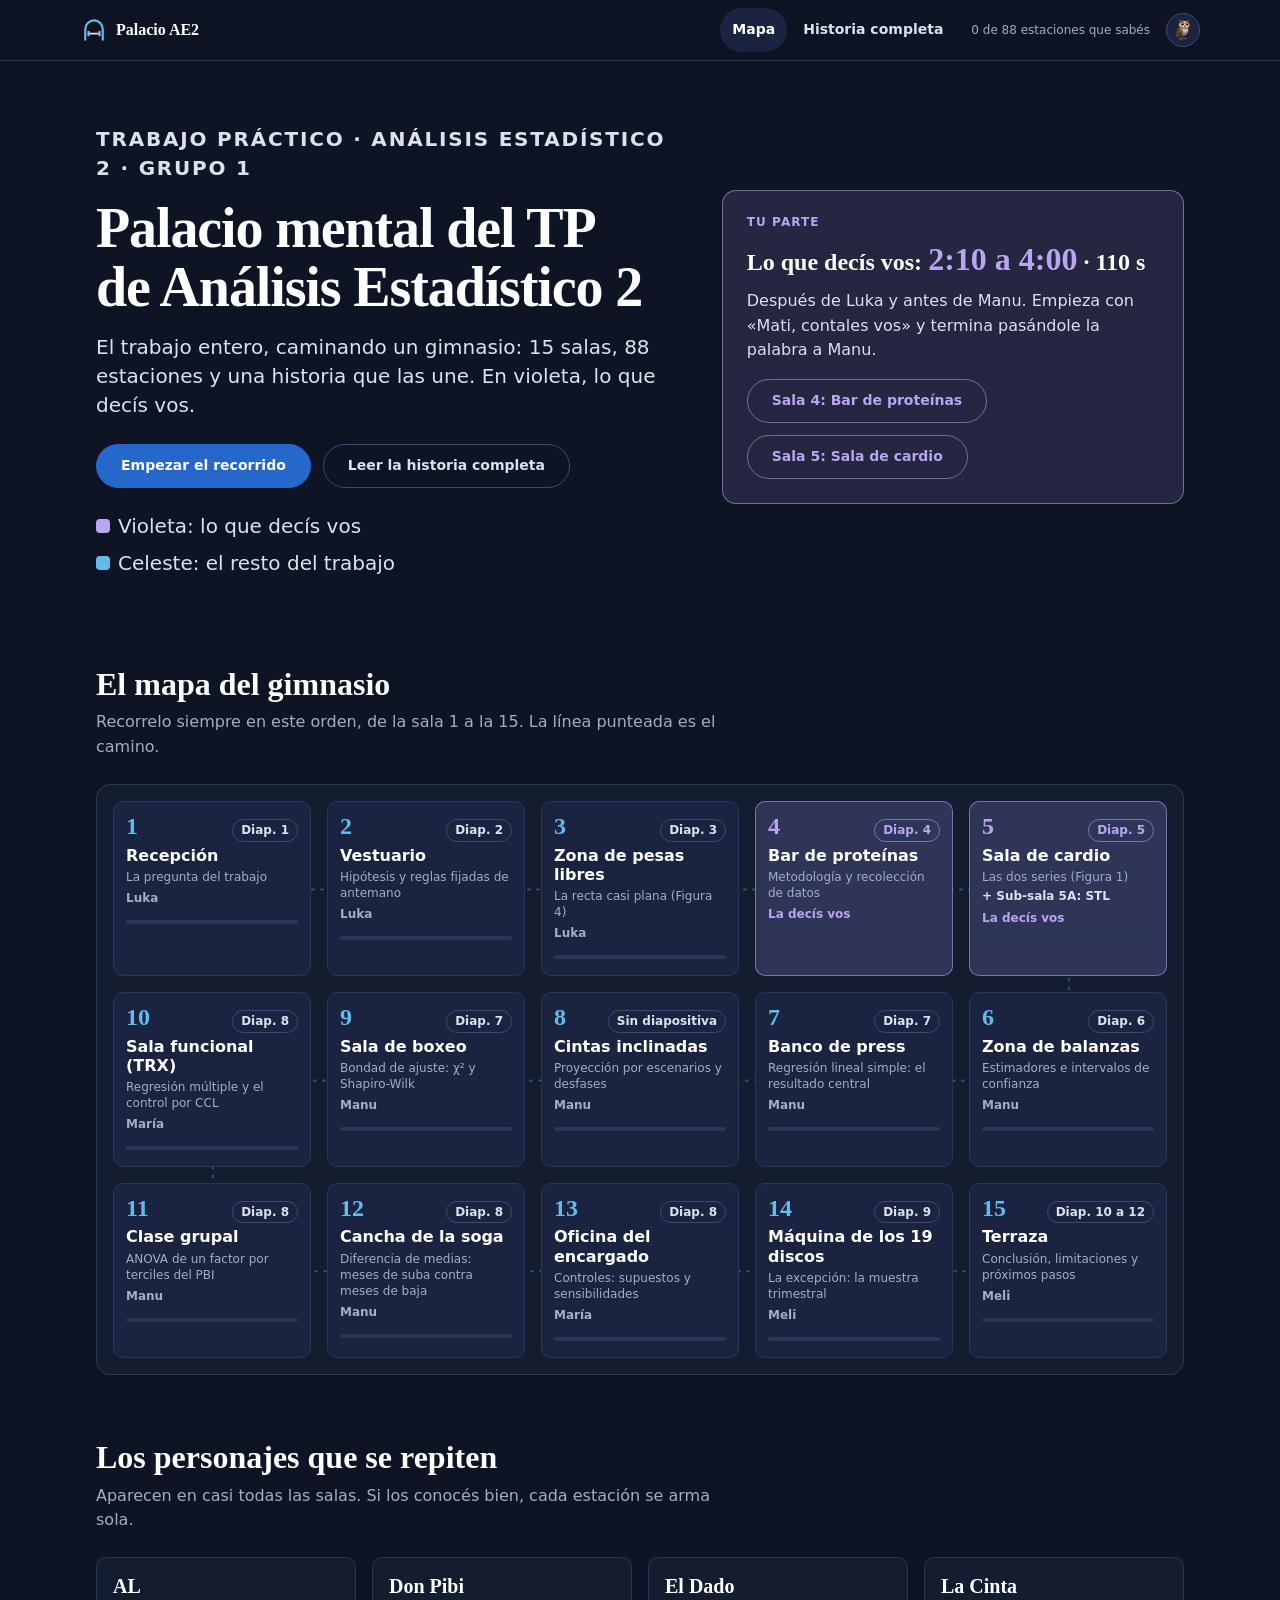
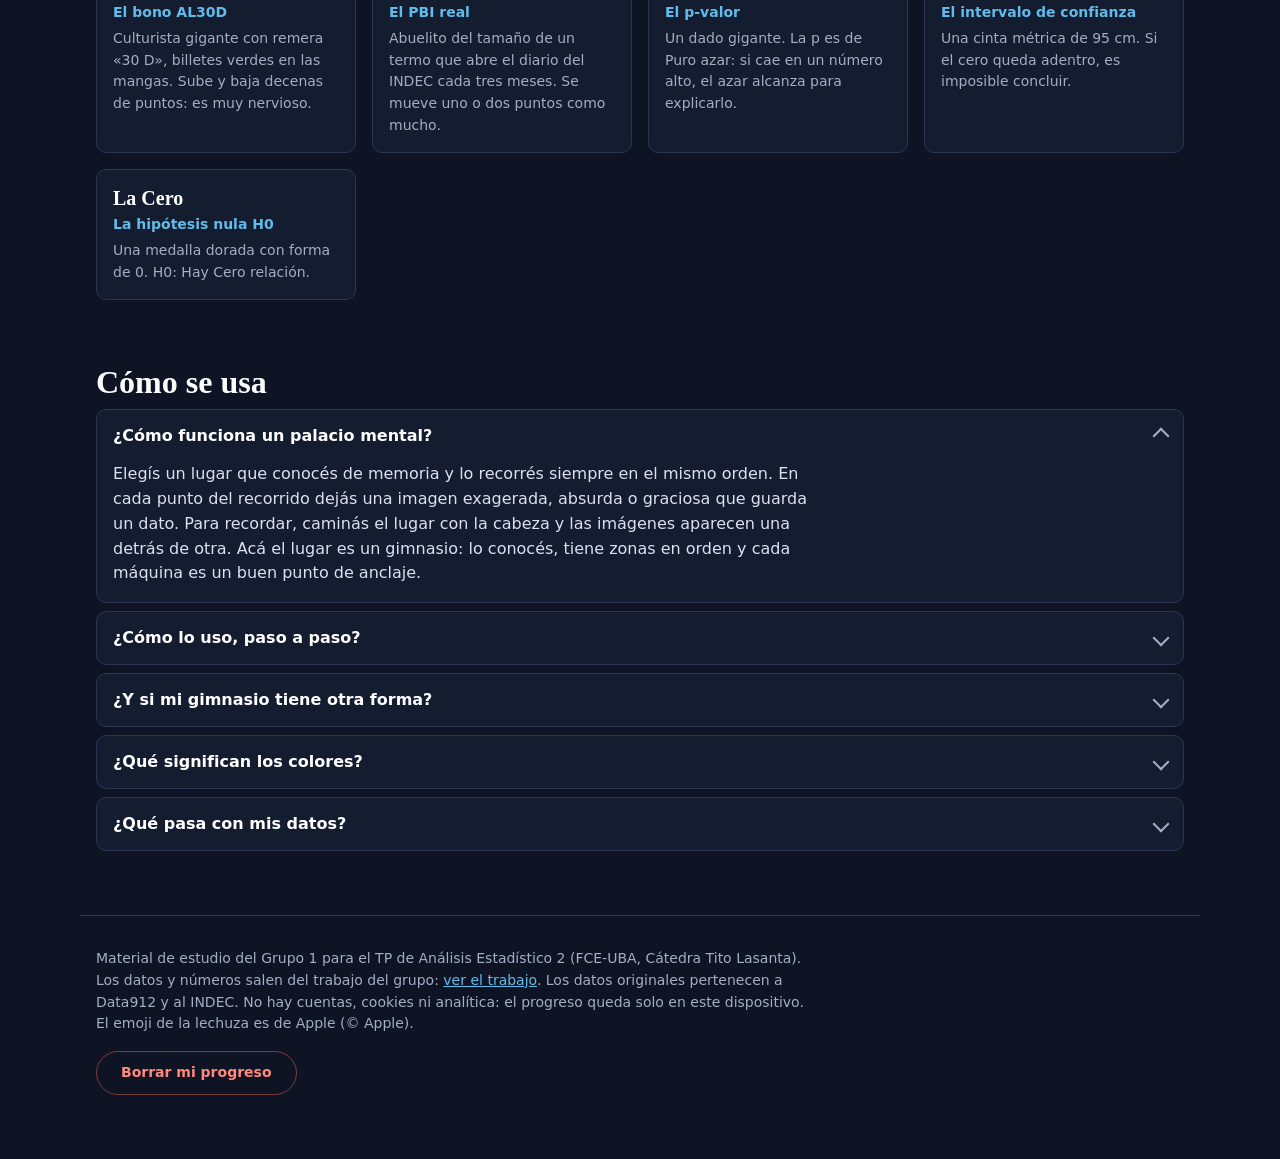
==== commit f0d6c13b: "Juego: sección «Todo el trabajo» con el guion entero y lechuza de Apple como imagen - Nueva sección " ====
--- a/index.html
+++ b/index.html
@@ -282,7 +282,8 @@
 }
 
 /* Botón de la lechuza en la cabecera: abre el juego para practicar tu parte */
-.cab__juego { position: relative; display: inline-grid; place-items: center; flex: none; width: 34px; height: 34px; border: 1px solid var(--linea-2); border-radius: 50%; background: var(--panel-2); font-size: 17px; line-height: 1; text-decoration: none; transition: border-color var(--rapido), transform var(--rapido); }
+.cab__juego { position: relative; display: inline-grid; place-items: center; flex: none; width: 34px; height: 34px; border: 1px solid var(--linea-2); border-radius: 50%; background: var(--panel-2); line-height: 1; text-decoration: none; transition: border-color var(--rapido), transform var(--rapido); }
+.cab__emoji { display: block; width: 20px; height: 20px; pointer-events: none; }
 .cab__juego::before { content: ""; position: absolute; inset: -7px; }
 .cab__juego:hover { border-color: var(--violeta); transform: translateY(-1px); }
 .cab__juego[aria-current="page"] { border-color: var(--violeta); background: var(--violeta-fondo); }
@@ -315,6 +316,12 @@
 .juego__titulo { font: 700 clamp(28px, 5vw, 40px)/1.1 var(--serif); color: var(--blanco); letter-spacing: -.015em; }
 .juego__titulo:focus, .juego__texto:focus { outline: none; }
 .juego__intro { display: grid; gap: var(--e3); }
+.juego__seccion { display: grid; gap: var(--e3); }
+.juego__desc { max-width: 62ch; color: var(--tenue); font-size: var(--t-2); }
+.juego__modo--orden { grid-column: 1 / -1; background: var(--violeta-fondo); }
+.juego__ctx { color: var(--tenue); font-size: var(--t-2); }
+.juego__ctx strong { color: var(--tx); }
+.juego__repasar { justify-self: start; color: var(--azul); font-size: var(--t-2); font-weight: 600; }
 .juego__intro p:not(.kicker) { max-width: 60ch; color: var(--tx); font-size: var(--t-4); line-height: 1.45; }
 .juego__modos { display: grid; grid-template-columns: repeat(auto-fit, minmax(240px, 1fr)); gap: var(--e4); }
 .juego__modo { display: grid; gap: var(--e1); align-content: start; min-height: 120px; padding: var(--e4); text-align: left; background: var(--panel); border: 1px solid var(--violeta-borde); border-radius: var(--r-2); color: var(--tx); cursor: pointer; transition: background-color var(--rapido), transform var(--rapido); }
@@ -420,16 +427,16 @@
     <a href="#/historia" data-nav="historia">Historia completa</a>
   </nav>
   <p class="cab__avance" data-avance aria-live="polite"></p>
-  <a class="cab__juego" href="#/juego" data-nav="juego" aria-label="Juego para practicar tu parte (se abre con un código)" title="Practicá tu parte"><span aria-hidden="true">🦉</span></a>
+  <a class="cab__juego" href="#/juego" data-nav="juego" aria-label="Juego para practicar tu parte y todo el guion (se abre con un código)" title="Practicá el guion"><img class="cab__emoji" data-emoji="owl" src="[data-uri]" alt="" width="20" height="20" decoding="async"></a>
 </header>
 <main id="contenido" tabindex="-1"></main>
 <footer class="pie">
-  <p>Material de estudio del Grupo 1 para el TP de Análisis Estadístico 2 (FCE-UBA, Cátedra Tito Lasanta). Los datos y números salen del trabajo del grupo: <a href="https://matiasbellidor.github.io/trabajo_practico_AE2/" rel="noopener">ver el trabajo</a>. Los datos originales pertenecen a Data912 y al INDEC. No hay cuentas, cookies ni analítica: el progreso queda solo en este dispositivo.</p>
+  <p>Material de estudio del Grupo 1 para el TP de Análisis Estadístico 2 (FCE-UBA, Cátedra Tito Lasanta). Los datos y números salen del trabajo del grupo: <a href="https://matiasbellidor.github.io/trabajo_practico_AE2/" rel="noopener">ver el trabajo</a>. Los datos originales pertenecen a Data912 y al INDEC. No hay cuentas, cookies ni analítica: el progreso queda solo en este dispositivo. El emoji de la lechuza es de Apple (© Apple).</p>
   <button class="boton boton--borrar" type="button" data-borrar>Borrar mi progreso</button>
 </footer>
 <p class="sr-only" role="status" aria-live="polite" data-anuncio></p>
 <script type="application/json" id="datos">{"meta":{"titulo":"Palacio mental del TP de Análisis Estadístico 2","bajada":"El trabajo entero, caminando un gimnasio: {salas} salas, {estaciones} estaciones y una historia que las une. En violeta, lo que decís vos.","tuParte":{"desde":"2:10","hasta":"4:00","segundos":110,"salas":[4,5],"texto":"Después de Luka y antes de Manu. Empieza con «Mati, contales vos» y termina pasándole la palabra a Manu."},"elenco":[{"nombre":"AL","rol":"El bono AL30D","imagen":"Culturista gigante con remera «30 D», billetes verdes en las mangas. Sube y baja decenas de puntos: es muy nervioso."},{"nombre":"Don Pibi","rol":"El PBI real","imagen":"Abuelito del tamaño de un termo que abre el diario del INDEC cada tres meses. Se mueve uno o dos puntos como mucho."},{"nombre":"El Dado","rol":"El p-valor","imagen":"Un dado gigante. La p es de Puro azar: si cae en un número alto, el azar alcanza para explicarlo."},{"nombre":"La Cinta","rol":"El intervalo de confianza","imagen":"Una cinta métrica de 95 cm. Si el cero queda adentro, es imposible concluir."},{"nombre":"La Cero","rol":"La hipótesis nula H0","imagen":"Una medalla dorada con forma de 0. H0: Hay Cero relación."}],"como":[{"q":"¿Cómo funciona un palacio mental?","a":"Elegís un lugar que conocés de memoria y lo recorrés siempre en el mismo orden. En cada punto del recorrido dejás una imagen exagerada, absurda o graciosa que guarda un dato. Para recordar, caminás el lugar con la cabeza y las imágenes aparecen una detrás de otra. Acá el lugar es un gimnasio: lo conocés, tiene zonas en orden y cada máquina es un buen punto de anclaje."},{"q":"¿Cómo lo uso, paso a paso?","a":"1. Leé la historia de la sala (pestaña Historia). 2. Pasá por cada estación en la pestaña Recorrido: imaginá la escena con todos los sentidos y decí la frase en voz alta. 3. Pasá a Ensayo: las imágenes quedan tapadas, vos recordás y después destapás. 4. Marcá «Lo sé» solo cuando te salga sin mirar. 5. Al final, caminá las 15 salas de memoria."},{"q":"¿Y si mi gimnasio tiene otra forma?","a":"Mejor todavía. Reemplazá los lugares de cada estación por los de tu gimnasio real: lo único que importa es que el orden del recorrido sea siempre el mismo. Si no tenés bar de proteínas, usá cualquier rincón donde puedas imaginar una heladera."},{"q":"¿Qué significan los colores?","a":"Violeta: lo que decís vos en la exposición (salas 4 y 5, más el «¡Hola!» del grupo). Celeste: el resto del trabajo, que tenés que saber por si te preguntan o por si tenés que cubrir a alguien. Las estaciones violetas de las salas 4 y 5 tienen tus frases textuales, que se abren con el código del grupo."},{"q":"¿Qué pasa con mis datos?","a":"Nada sale de tu navegador. El progreso («Lo sé») se guarda solo en este dispositivo y lo podés borrar cuando quieras con el botón del pie de página. No hay cuentas, cookies de seguimiento ni analítica."}]},"salas":[{"n":1,"id":"recepcion","nombre":"Recepción","tema":"La pregunta del trabajo","diapositiva":"Portada","quien":"Luka","resumen":"Qué es el AL30D, qué es el PBI y qué pregunta hacemos.","historia":"Empujás la puerta de vidrio y los cinco gritan **¡Hola!**. Arriba, el neón pregunta si **AL** sigue a **Don Pibi**. En el torniquete un culturista enorme con remera «30 D» te frena con la tarjeta que vence en 2030. En el mostrador, un abuelito diminuto, Don Pibi, abre el diario del INDEC una vez cada tres meses. En la pizarra alguien dibujó con tiza: crece, recauda, paga, ¿sube? Y un cartel te recuerda: se mira, no se empuja.","puerta":"Pasás por la puerta de los vestuarios y el olor a candado nuevo te avisa: ahí se guardan las reglas antes de jugar.","estaciones":[{"id":"r1-1","lugar":"Puerta de vidrio","imagen":"Estás en la vereda, frente a la puerta de vidrio del gimnasio. La empujás para entrar y, parados en fila detrás del mostrador, están los **cinco integrantes**. Todos te gritan **¡Hola!** a la vez y vos levantás una mano y mirás de frente al público.","frase":"Los cinco, de frente, a la vez.","dato":"Apertura de 10 segundos: el grupo entero de frente al público. Después de la pausa, Luka da un paso adelante.","dice":true,"cifras":[],"significa":"la puerta de vidrio es el comienzo de la presentación; el «¡Hola!» a la vez es el saludo de los cinco integrantes al público"},{"id":"r1-2","lugar":"Cartel de neón sobre la puerta","imagen":"Mirás hacia arriba: sobre la puerta hay un cartel de neón con la pregunta **¿El bono argentino sigue al PBI?** Debajo, en el hall, un abuelito diminuto (Don Pibi) camina en línea recta hacia la derecha y un culturista enorme (AL) va detrás: **no lo sigue**, va para cualquier lado, a los saltos.","frase":"¿AL sigue a Don Pibi?","dato":"Pregunta del trabajo: cuando la economía argentina crece, ¿el bono AL30D sube? Análisis Estadístico 2, Cátedra Tito Lasanta, FCE-UBA, segundo cuatrimestre de 2026. Grupo 1.","cifras":["2026"],"significa":"el neón es el título del trabajo hecho pregunta. AL es el bono AL30D y Don Pibi es el PBI; que AL no lo mire es la pregunta: ¿el bono se mueve cuando se mueve el PBI?"},{"id":"r1-3","lugar":"Torniquete de entrada","imagen":"Pasando la puerta está el torniquete (la barrera con tarjeta de acceso). Un culturista **gigante** lo bloquea: lleva una remera con **30 D** grande en el pecho y billetes verdes (dólares) asomando de las mangas. Te muestra una tarjeta de socio con un cartel: **VENCE 2030**.","frase":"AL30D: Deuda en Dólares que vence al 30.","dato":"El AL30D es un bono de la deuda del Estado argentino, en dólares, que vence en 2030. Su precio sube cuando el mercado confía más en que el Estado va a pagar y baja cuando confía menos.","cifras":["2030"],"significa":"el torniquete es la entrada y el culturista con remera «30 D» es el bono AL30D: la «D» es de dólares y el 30 es el año en que vence (2030). Que sea enorme y nervioso anticipa que es muy volátil"},{"id":"r1-4","lugar":"Mostrador de recepción","imagen":"Más adelante está el mostrador de recepción. Detrás, parado sobre un banquito, **Don Pibi**: un abuelito del tamaño de un termo. Cada **tres meses** abre un diario con el logo del INDEC y con un borrador gigante le borra la inflación hasta que el diario dice **«real»**.","frase":"Don Pibi: real, trimestral y tranquilo.","dato":"El PBI mide todo lo que produce la economía. Usamos el PBI real (sin el efecto de la inflación) que publica el INDEC cada tres meses.","cifras":[],"significa":"Don Pibi es el PBI real. Abrir el diario del INDEC cada tres meses es que se publica trimestralmente; el borrador sobre la inflación es lo de «real»: el PBI sin el efecto de la inflación"},{"id":"r1-5","lugar":"Pizarra de tiza de la pared","imagen":"En la pared de al lado hay una pizarra. Con tiza dibujaron, de izquierda a derecha y unidos por flechas: una planta que **crece**, una caja que **recauda** monedas, una mano que **paga** una cuenta y un signo de pregunta: **¿sube?**","frase":"Crece, recauda, paga… ¿sube?","dato":"La intuición que pusimos a prueba: si la economía crece, el Estado recauda más y debería pagar su deuda con más facilidad, así que el bono podría subir.","cifras":[],"significa":"la pizarra es la intuición económica que se puso a prueba: si el país crece, el Estado recauda más, puede pagar mejor su deuda y entonces el bono podría subir"},{"id":"r1-6","lugar":"Cartelito pegado en el mostrador","imagen":"En el vidrio del mostrador hay pegado un cartelito rojo: **SE MIRA, NO SE EMPUJA**. Desde ahí podés mirar si AL y Don Pibi caminan juntos, pero no podés empujar a uno para ver si arrastra al otro.","frase":"Se mira, no se empuja.","dato":"Asociación, no causalidad: buscamos si las dos variables se mueven juntas. Aunque lo hicieran, eso solo no probaría que una mueve a la otra, porque los datos son observacionales.","cifras":[],"significa":"el cartel es la advertencia del trabajo: solo se mide si dos variables se mueven juntas (asociación) y no se prueba que una cause la otra (causalidad)"}],"diapositivas":[1],"diapositivasId":["portada"],"idea":"la entrada del gimnasio, donde te reciben y te cuentan de qué va todo. Acá se presenta la pregunta del trabajo y a los dos protagonistas: el bono (AL) y el PBI (Don Pibi)","conGuion":true},{"n":2,"id":"vestuario","nombre":"Vestuario","tema":"Hipótesis y reglas fijadas de antemano","diapositiva":"Hipótesis","quien":"Luka","resumen":"El modelo, H0 y H1, el 0,05, las tres hipótesis y la caja fuerte del config.","historia":"En el vestuario abrís el primer locker y adentro hay una regla de madera apoyada en diagonal: arranca en beta cero y se inclina en beta uno. De su candado cuelga una medalla con forma de **0**: **Hay Cero** relación. Después te sentás en el banco a atarte los championes y a tu lado hay una caja de **20 alfajores** a la que le falta **uno**. En la pared, tres perchas con tres remeras: Principal, Adelante y Profes. Al fondo, la caja fuerte del config, cerrada antes de que nadie mire nada.","puerta":"Salís del vestuario con la regla de madera bajo el brazo y entrás a la zona de pesas libres, donde esa regla va a quedar apoyada sobre 56 discos.","estaciones":[{"id":"r2-1","lugar":"Locker número 1 (el casillero donde guardás tus cosas)","imagen":"Estás en el vestuario, parado frente al locker número 1. Abrís la puerta y adentro hay una **regla de madera** apoyada en diagonal contra la pared del fondo. El punto donde la regla **arranca** (su pie) tiene una etiqueta **β0** y el ángulo con el que se **inclina** respecto del piso tiene una etiqueta **β1**.","frase":"Beta-cero arranca, beta-uno inclina.","dato":"Modelo: Var AL30D = β0 + β1 · Var PBI + error. Todo se juega en β1, la pendiente: cuántos puntos se mueve el bono por cada punto que se mueve el PBI.","cifras":[],"significa":"el locker es donde se guardan las reglas antes de jugar. La regla de madera es el modelo de la recta: dónde arranca es β0 (el punto de partida) y cuánto se inclina es β1 (la pendiente: cuánto cambia el bono por cada punto que cambia el PBI)"},{"id":"r2-2","lugar":"Candado del locker (el que cierra el casillero)","imagen":"Del candado de ese mismo locker cuelga una **medalla dorada con forma de cero gigante**, con letras grabadas: **H0, Hay Cero** (relación). Al lado cuelga una segunda medalla, más chica y torcida, con un cartelito: **H1, distinto de cero**.","frase":"H0: Hay Cero.","dato":"H0: β1 = 0 (no hay asociación, el PBI no ayuda a predecir el bono). H1: β1 ≠ 0 (hay asociación, positiva o negativa). Contraste bilateral.","cifras":[],"significa":"la medalla con forma de cero es la hipótesis nula H0: «β1 = 0», o sea que no hay relación. La otra medalla es H1, la alternativa: que sí hay relación, para arriba o para abajo"},{"id":"r2-3","lugar":"Banco del vestuario (donde te sentás a cambiarte)","imagen":"Te sentás en el **banco del vestuario** a atarte los championes. A tu lado hay una **caja de 20 alfajores** y falta **uno**: lo comió el entrenador y dice «**uno de veinte**, ese es mi riesgo». Del respaldo del banco cuelga un cartel: **0,05**.","frase":"Una de veinte es mi riesgo.","dato":"Nivel de significación α = 0,05: el riesgo que aceptamos de rechazar H0 por error. Equivale a trabajar con 95 % de confianza.","cifras":["0,05"],"significa":"el banco es donde te sentás a cambiarte. La caja con 20 alfajores y uno faltante es el nivel de significación α = 0,05, que es 1 de cada 20: el riesgo que aceptamos de equivocarnos al rechazar H0 (equivale a 95 % de confianza)"},{"id":"r2-4","lugar":"Tres perchas en la pared","imagen":"En la pared del vestuario hay tres perchas, una al lado de la otra. De la primera cuelga una remera que dice **Principal** (con una recta dibujada). De la segunda, una remera con una flecha hacia adelante y un **+1**: **Adelante**. De la tercera, una remera con un sello de fecha **22/10**: **Profes**.","frase":"Principal, Adelante, Profes.","dato":"Hipótesis principal: regresión simple del bono contra el PBI del mismo mes. Extensión: con el PBI del mes siguiente, ¿el bono se anticipa? Hipótesis enviada a los docentes el 22/10: ¿el PBI crece distinto en los meses en que el bono sube que en los que baja? (diferencia de medias).","cifras":["22/10"],"significa":"las tres remeras son las tres preguntas del trabajo: la principal (¿el PBI se asocia con el bono?), la extensión (¿el bono se adelanta al PBI del mes siguiente?) y la que se mandó a los docentes (¿el PBI crece distinto en los meses de suba y de baja del bono?)"},{"id":"r2-5","lugar":"Caja fuerte del fondo","imagen":"Al fondo del vestuario hay una caja fuerte con **config.yaml** grabado en la puerta. Está **cerrada con llave antes** de que empiece el partido. Afuera, sentado en un banquito esperando, está el **Dado** gigante (el p-valor): todavía no lo tiraron.","frase":"Primero cierro, después miro.","dato":"Todas las decisiones de método (qué bono, qué ventana, cómo tratar el PBI, qué pruebas son principales y cuáles exploratorias) se fijaron en config.yaml antes de calcular cualquier p-valor, para que el resultado no se acomode a lo que se quería encontrar.","cifras":[],"significa":"la caja fuerte es el archivo config.yaml, donde el grupo dejó escritas todas las decisiones de método antes de ver resultados. El Dado afuera es el p-valor, que todavía no se calculó: así el resultado no puede acomodarse a lo que se quería encontrar"}],"diapositivas":[2],"diapositivasId":["hipotesis"],"idea":"el lugar donde te cambiás y dejás guardadas tus cosas antes de entrenar. Acá se dejan guardadas las reglas del juego antes de mirar un solo dato: el modelo, la hipótesis nula (H0), el 0,05 y las tres hipótesis","conGuion":true},{"n":3,"id":"pesas-libres","nombre":"Zona de pesas libres","tema":"La recta casi plana (Figura 4)","diapositiva":"Figura 4","quien":"Luka","resumen":"56 puntos, una recta de mínimos cuadrados casi horizontal.","historia":"Frente al rack hay un tablero con **56 discos**, uno por mes, repartidos como una nube. El entrenador sostiene tu regla de madera en el aire, delante de la nube, y la mueve con un metro hasta que la suma de distancias al cuadrado sea la mínima. Queda **casi horizontal**, flotando en el medio de la nube: AL no sigue a Don Pibi. Un silencio de un segundo frente al tablero y, en el pasillo, Luka te señala el cartel con tu nombre.","puerta":"Luka te da el pase: al fondo del pasillo huele a licuado y se prende un cartel con tu nombre. Entrás al bar de proteínas.","estaciones":[{"id":"r3-1","lugar":"Tablero del rack (la estructura de barras para sentadillas)","imagen":"Estás frente a un tablero grande de madera clavado en el rack. Sobre el tablero hay **56 discos** de colores, como medallas, cada uno rotulado con un mes. Cuanto más a la **derecha** está un disco, más creció el PBI ese mes; cuanto más **arriba**, más subió el bono. Los 56 forman una **nube**.","frase":"Cada disco, un mes.","dato":"Diagrama de dispersión: cada punto es un mes. Eje horizontal: variación del PBI. Eje vertical: variación del bono. n = 56 meses.","cifras":["56"],"significa":"los 56 discos son los 56 meses de datos. Cada disco es un punto del gráfico de dispersión: su posición muestra cuánto creció el PBI y cuánto cambió el bono ese mes"},{"id":"r3-2","lugar":"Frente al tablero de discos","imagen":"Delante del tablero, el entrenador sostiene tu **regla de madera**. **No la apoya sobre los discos ni la clava en ninguno**: la sostiene en el aire, delante de la nube, y la va girando y moviendo. Con un metro mide la distancia de cada disco a la regla, multiplica cada distancia por sí misma (la eleva al cuadrado) y las suma. Repite hasta encontrar la posición en que esa **suma es la mínima**.","frase":"La regla que menos se aleja de los discos.","dato":"Mínimos cuadrados (MCO): la recta que hace mínima la suma de los errores al cuadrado. Es el método con el que se estima la pendiente β1.","cifras":[],"significa":"el entrenador acomodando la regla es el método de mínimos cuadrados: elige la recta que mejor se ajusta, la que hace mínima la suma de los errores al cuadrado"},{"id":"r3-3","lugar":"La regla ya ubicada, frente al tablero","imagen":"Cuando el entrenador la suelta, la regla queda **casi horizontal**, plana como una mesa, flotando en el **medio de la nube** de discos y lo más cerca posible de todos a la vez. AL (el culturista) pasa **por debajo** de la regla sin agacharse: no hay ninguna inclinación que seguir.","frase":"Regla plana: AL no sigue a Don Pibi.","dato":"La recta ajustada está casi plana: β1 = 0,0154. Si el bono acompañara al PBI, la nube estaría inclinada, para arriba o para abajo, y no lo está.","cifras":["0,0154"],"significa":"la regla casi horizontal es la recta estimada, casi plana: β1 = 0,0154. Plana quiere decir que el bono no sube ni baja según el PBI: AL no sigue a Don Pibi"},{"id":"r3-4","lugar":"Cartel luminoso del pasillo","imagen":"Al final del pasillo que sale de la zona de pesas hay un cartel luminoso con **tu nombre**. Luka, parado al lado, te acerca un **megáfono** y señala el cartel, que pregunta: **¿de dónde salen estos 56 meses?**","frase":"Mati, contales vos.","dato":"Luka cierra su bloque preguntando de dónde salen esos 56 meses y te pasa la palabra: «Mati, contales vos». Esa es tu señal de entrada.","cifras":["56"],"significa":"el cartel con tu nombre es el pase de Luka: cierra su parte preguntando de dónde salen los 56 meses y te da la palabra. Ahí empieza tu parte"}],"diapositivas":[3],"diapositivasId":["figura-4"],"idea":"la zona donde se acomodan barras y discos. Acá se ve el gráfico de dispersión: los 56 meses son discos y la recta de mínimos cuadrados es la barra","conGuion":true},{"n":4,"id":"bar-de-proteinas","nombre":"Bar de proteínas","tema":"Metodología y recolección de datos","diapositiva":"Fuentes","quien":"Mati","tuParte":true,"tiempo":"2:10 a 3:10 · 60 s","como":"Contalo como una receta: fuentes, problema y solución, en ese orden.","resumen":"Tu primera parte: dos fuentes, un problema (diario contra trimestral) y la receta para armar 56 meses.","historia":"Luka te pasa un shaker por la barra y vos mostrás **dos frascos** públicos. En la **heladera 1** AL suda billetes y deja un cierre por día. En la **heladera 2** Don Pibi tirita con una botella cada tres meses. El **reloj de pared** corre todos los días y se atasca cada tres meses. Metés el PBI en la **licuadora STL** y tirás por la ventana lo que se repite cada año. Una **cinta flexible** toca todos los clavos trimestrales y los vuelve curva. Sobre el mostrador, una bandeja con **56 porciones**: la consigna pedía 50.","puerta":"Con la bandeja de 56 porciones en las manos pasás a la sala de cardio: dos pantallas esperan para mostrar qué cocinaste.","estaciones":[{"id":"r4-1","lugar":"Barra de entrada del bar","imagen":"Estás en la entrada del bar de proteínas, frente a la barra. Luka, del otro lado, te **desliza un shaker** por la barra y vos lo agarrás. Sobre la barra hay **dos frascos transparentes**, cada uno con una etiqueta que dice **PÚBLICO**.","frase":"Dos frascos, los dos públicos.","dato":"Entrás agradeciéndole a Luka y anunciás que usaron dos fuentes públicas.","dice":true,"cifras":[],"significa":"la barra del bar es el comienzo de tu parte. Los dos frascos públicos son las dos fuentes de datos, que son públicas"},{"id":"r4-2","lugar":"Heladera 1 (la del bono)","imagen":"A tu izquierda está la **heladera 1**. Abrís la puerta y adentro está **AL**, el culturista, sudando billetes verdes. Pegada en la puerta hay una planilla con **una fila por cada día** y una etiqueta: **Data912**.","frase":"AL, un cierre por día, en dólares.","dato":"Bono: precios de cierre diarios del AL30D, en dólares, de Data912. De ahí sale la variación de cada mes (se acumulan las variaciones diarias del mes).","dice":true,"cifras":[],"significa":"la heladera 1 guarda los datos del bono: AL es el AL30D, y la planilla con una fila por día son los precios de cierre diarios en dólares de Data912, de donde se arma la variación de cada mes"},{"id":"r4-3","lugar":"Heladera 2 (la de la economía)","imagen":"A tu derecha está la **heladera 2**. Abrís la puerta y adentro está **Don Pibi** temblando de frío, con **una sola botella** en la mano (una por trimestre). En la puerta hay un cartel azul: **INDEC, PBI real**.","frase":"Don Pibi: una botella cada tres meses.","dato":"Economía: PBI real del INDEC (a precios de 2004).","dice":true,"cifras":[],"significa":"la heladera 2 guarda los datos de la economía: Don Pibi con una botella por trimestre es el PBI real que publica el INDEC cada tres meses"},{"id":"r4-4","lugar":"Reloj de pared","imagen":"Sobre las heladeras, en la pared, hay un reloj raro con dos agujas. La aguja **larga** (el bono) da vueltas **todos los días**: tic-tic-tic. La aguja **corta** (el INDEC) se queda quieta y salta una sola vez **cada tres meses**: ¡CLONK! Las dos agujas **nunca coinciden**.","frase":"Todos los días contra cada tres meses.","dato":"El problema, con énfasis y despacio: el INDEC publica cada tres meses y el bono cotiza todos los días.","dice":true,"cifras":[],"significa":"el reloj con dos agujas es el problema de los datos: una serie es diaria (el bono) y la otra trimestral (el PBI). No coinciden en frecuencia y hay que resolverlo"},{"id":"r4-5","lugar":"Licuadora STL","imagen":"En la mesada hay una licuadora grande. Metés por arriba el PBI (a Don Pibi). La licuadora tiene **tres picos de salida**: tendencia, estacionalidad y resto. Abrís la ventana que está al lado y **tirás por ahí** lo que sale del pico de estacionalidad (el patrón que se repite cada año).","frase":"STL: separa y tira lo que se repite.","dato":"Primer paso de la solución: quitar la estacionalidad con STL, que separa tendencia, estacionalidad y resto. El PBI repite un patrón cada año (el segundo trimestre siempre es alto). Los factores coinciden con los del PIB desestacionalizado del INDEC. Qué es STL y cómo funciona: sub-sala 5A.","dice":true,"cifras":[],"significa":"la licuadora es el primer paso de la solución: STL separa el PBI en tendencia, estacionalidad y resto, y tirás por la ventana la estacionalidad (el patrón que se repite cada año). El detalle está en la sub-sala 5A"},{"id":"r4-6","lugar":"Cinta métrica flexible sobre el mostrador","imagen":"Sobre el mostrador hay **clavos** clavados en fila, uno por cada trimestre. Una **cinta de modista** (flexible) pasa **por encima de cada clavo**, tocándolos a todos, y dibuja una **curva suave**. Entre un clavo y el siguiente marcás los **meses** sobre la cinta con un fibrón.","frase":"Spline: la cinta que toca todos los clavos.","dato":"Segundo paso: pasar a meses con un spline cúbico, una curva suave que respeta el dato de cada trimestre.","dice":true,"cifras":[],"significa":"la cinta flexible es el segundo paso: el spline cúbico, una curva suave que pasa por cada dato trimestral (los clavos) y permite leer valores mes a mes"},{"id":"r4-7","lugar":"Bandeja del plato final","imagen":"En el centro del mostrador hay una bandeja con **56 porciones** en fila, rotuladas desde **octubre de 2021** (la primera) hasta **mayo de 2026** (la última). Clavado al costado hay un cartel que dice **pide 50**. Vos sonreís: servís 56.","frase":"Cincuenta pide, cincuenta y seis sirve.","dato":"Resultado: 56 meses, de octubre de 2021 a mayo de 2026. La consigna pide al menos 50 observaciones, por eso la muestra principal es mensual.","dice":true,"cifras":["56","50"],"significa":"la bandeja con 56 porciones es la muestra final: 56 meses, de octubre de 2021 a mayo de 2026. El cartel «pide 50» es el mínimo que exige la consigna; por eso la muestra principal es mensual"},{"id":"r4-8","lugar":"Cartel de cupones en la puerta de la heladera 1","imagen":"Volvés a la heladera 1: AL tose **cinco veces** y cada vez escupe un cupón de papel. Con cada tos, el precio dibujado en su remera cae de golpe, como un tercio. En la puerta hay un cartel: **5 días, valor cero**.","frase":"Cinco veces paga: cero ese día.","dato":"Para saberlo si te preguntan: en los 5 días en que el bono pagó cupón y amortización su precio cae de 7 a 13 % solo por el pago. A esos días se les asigna variación 0, para no confundir un pago con una pérdida.","cifras":["5 días","7 a 13 %"],"significa":"los cupones son los 5 días en que el bono pagó (cupón y amortización) y su precio cayó solo por el pago. A esos días se les asigna variación 0 para no confundir un pago con una pérdida"},{"id":"r4-9","lugar":"Estante de libros del rincón","imagen":"En el rincón hay un estante con una carpeta enorme rotulada **1.243 ruedas**. Dos auditores con chaleco, parados a cada lado, comparan la carpeta con una copia, **línea por línea**, y marcan cada línea con una tilde verde.","frase":"Mil doscientas cuarenta y tres ruedas, todas verificadas.","dato":"Para saberlo si te preguntan: el archivo del AL30D tiene 1.243 ruedas. Un test compara los datos ordenados por el grupo contra descargas independientes de Data912 y datos.gob.ar, valor por valor.","cifras":["1.243"],"significa":"la carpeta es el archivo del AL30D, con 1.243 ruedas (días de cotización). Los auditores que comparan línea por línea son el test que verifica que los datos ordenados coinciden con descargas independientes"}],"diapositivas":[4],"diapositivasId":["fuentes"],"idea":"la cocina donde se preparan los licuados. Acá se «cocinan» los datos: de dónde vienen, qué problema tienen y cómo se convierten en 56 meses. Es tu primera parte","conGuion":true},{"n":5,"id":"sala-de-cardio","nombre":"Sala de cardio","tema":"Las dos series (Figura 1)","diapositiva":"Figura 1","quien":"Mati","tuParte":true,"tiempo":"3:10 a 4:00 · 50 s","como":"Señalá las dos pantallas; los números de la figura no hace falta leerlos.","resumen":"Tu segunda parte: las dos series, la escala y la promesa de dejar todo escrito antes.","historia":"En la sala de cardio hay dos pantallas apiladas. En la **de arriba**, AL corre: barras azules cuando sube, naranjas cuando baja. En la **de abajo**, Don Pibi camina suave. Entre las dos, una **regla gigante pintada en el piso**: AL mide decenas, Don Pibi uno o dos. En la pared del fondo, un cartel sellado por escribano con un candado: escrito **antes**. Al salir, Manu te espera con una balanza.","puerta":"Manu te recibe en la puerta con una balanza de gimnasio bajo el brazo: «Con los datos armados, te cuento qué estimamos».","estaciones":[{"id":"r5-1","lugar":"Cinta de correr 1 (pantalla de arriba)","imagen":"Entrás a la sala de cardio. Cada cinta de correr tiene dos pantallas, una **arriba** y otra **abajo**. En la pantalla de **arriba** corre **AL**: cuando el bono sube, deja una barra **azul** hacia arriba (como una botella de agua); cuando baja, una barra **naranja** hacia abajo (como una zanahoria). Vos señalás esa pantalla con el dedo.","frase":"Arriba AL: azul sube, naranja baja.","dato":"Señalar el panel de arriba: variación mensual del bono, azul cuando sube y naranja cuando baja.","dice":true,"cifras":[],"significa":"la pantalla de arriba es la serie del bono: la variación mensual del AL30D. Azul son los meses en que sube y naranja los meses en que baja"},{"id":"r5-2","lugar":"Cinta de correr 2 (pantalla de abajo)","imagen":"En la pantalla de **abajo** camina **Don Pibi**, tranquilo, y deja una **línea azul** suave, ondulada, que apenas sube y baja. Vos bajás el dedo y señalás esa pantalla.","frase":"Abajo Don Pibi, tranquilo.","dato":"Señalar el panel de abajo: la variación del PBI (mensualizado).","dice":true,"cifras":[],"significa":"la pantalla de abajo es la serie del PBI mensualizado: la variación mensual del PBI real, una línea suave"},{"id":"r5-3","lugar":"Regla gigante pintada en el piso","imagen":"Entre las dos pantallas, al pie de las cintas, hay una **regla gigante** pintada en el piso con números. Del lado de **AL** la regla va de **−19 a +39**: salta **decenas** de números. Del lado de Don Pibi apenas pasa de **1 o 2**. Hacés una pausa de un segundo y lo decís firme.","frase":"Decenas contra uno o dos.","dato":"Pausa de 1 s y frase firme sobre la escala: el bono se mueve decenas de puntos en un mes y el PBI uno o dos como mucho. El bono va de −19,53 a 39,48; el PBI, de −1,85 a 2,30.","dice":true,"cifras":["−19,53","39,48","−1,85","2,30"],"significa":"la regla del piso es la escala: el bono se mueve decenas de puntos por mes (de −19,53 a 39,48) y el PBI uno o dos (de −1,85 a 2,30). Es la primera pista de que el PBI difícilmente explique al bono"},{"id":"r5-4","lugar":"Pared del fondo, el cartel sellado","imagen":"En la pared del fondo hay un cartel cerrado con **cera roja** y un **candado**, con una fecha **anterior** al partido. Debajo, sentado en el piso, el **Dado** (el p-valor): todavía no lo tiraron.","frase":"Escrito antes, p-valor después.","dato":"El método quedó escrito antes de calcular un solo p-valor (qué bono, qué período, qué pruebas), para que el resultado no se acomode a lo que se quería encontrar.","dice":true,"cifras":[],"significa":"el cartel sellado con candado es la especificación previa: el grupo dejó escritos el bono, el período y las pruebas antes de calcular nada. El Dado es el p-valor, todavía sin tirar"},{"id":"r5-5","lugar":"Puerta de salida de la sala","imagen":"Salís por la puerta de la sala. **Manu** te espera ahí parado, con una **balanza** bajo el brazo, mostrándote la aguja. Le **pasás el micrófono** con una sonrisa.","frase":"Datos armados → la balanza de Manu.","dato":"Pase a Manu con una frase corta: con los datos armados, Manu cuenta qué estimaron. Ahí termina tu parte.","dice":true,"cifras":[],"significa":"Manu con la balanza es el pase: él sigue con los estimadores (media y desvío) de las series que acabás de mostrar"}],"diapositivas":[5],"diapositivasId":["figura-1"],"subsalas":[{"id":"5a","etiqueta":"5A","nombre":"La licuadora STL","tema":"STL: qué es, qué separa y cómo funciona el loess","lugar":"Cuartito al costado de la sala de cardio","nota":"Tu guion solo nombra STL (lo decís en la diapositiva 4). Esta sub-sala es para contestar si te preguntan qué es y cómo funciona.","historia":"Al costado de la sala de cardio hay un cuartito con la **licuadora STL** de la sala 4. Un cartel luminoso muestra el nombre completo. Metés una serie temporal y la licuadora tiene **tres picos**: del primero sale un **calendario girando** (estacionalidad), del segundo un **sendero largo** (tendencia) y del tercero caen las **migas** (residuo). Adentro, un **colador de goma sin molde** (loess) se adapta a cada tramo; la **perilla de la ola** gira despacito y un **meteorito** rebota sin torcer nada. Al final tirás la ola del segundo trimestre y te quedás con el camino.","puerta":"Salís del cuartito con el camino limpio en una bandeja y volvés a la sala de cardio: al final del pasillo, Manu te espera con la balanza.","estaciones":[{"id":"r5a-1","lugar":"Cartel luminoso sobre la puerta del cuartito","imagen":"Estás en un pasillo al costado de la sala de cardio. Sobre la puerta de un cuartito hay un cartel luminoso con las letras **STL** enormes y debajo el nombre completo: **Seasonal and Trend decomposition using Loess**. Por la ventanita de la puerta se ve **la licuadora de la sala 4** con una serie temporal ondulada adentro.","frase":"STL: la licuadora que separa una serie en tres.","dato":"STL (Seasonal and Trend decomposition using Loess) es una técnica estadística usada para descomponer una serie temporal en tres componentes: estacionalidad, tendencia y residuo.","cifras":[],"significa":"el cartel es el nombre de la técnica y la licuadora con la serie adentro es lo que hace: STL toma una serie de tiempo y la separa en partes"},{"id":"r5a-2","lugar":"Primer pico de la licuadora","imagen":"Entrás al cuartito. La licuadora está sobre una mesa y tiene **tres picos** al frente. Del **primer pico** (el de la izquierda) sale un **calendario que gira** y escupe, año tras año, **la misma ola** en el mismo mes. Vos la atajás con una red: **siempre vuelve igual**.","frase":"Estacionalidad: la misma ola que vuelve cada año.","dato":"Estacionalidad: patrones que se repiten de manera cíclica. En el PBI argentino, por ejemplo, el segundo trimestre siempre es alto.","cifras":[],"significa":"la ola que vuelve cada año es la estacionalidad: un patrón que se repite de forma cíclica, como el segundo trimestre alto del PBI"},{"id":"r5a-3","lugar":"Segundo pico de la licuadora","imagen":"Del **segundo pico** (el del medio) se desenrolla un **sendero largo de montaña**, parejo, que sube despacio o baja despacio. **Don Pibi** lo recorre con su termo, sin mirar los saltos de alrededor.","frase":"Tendencia: hacia dónde va el camino.","dato":"Tendencia: evolución a largo plazo o dirección general de la serie.","cifras":[],"significa":"el sendero es la tendencia: hacia dónde va la serie en el largo plazo, sin los altibajos"},{"id":"r5a-4","lugar":"Tercer pico de la licuadora","imagen":"Del **tercer pico** (el de la derecha) caen **migas** en un vaso. Son lo que queda cuando ya sacaste la ola y el sendero: el **resto**. Las barrés con una escobita.","frase":"Residuo: las migas que quedan.","dato":"Residuo: lo que queda después de remover la tendencia y la estacionalidad.","cifras":[],"significa":"las migas son el residuo: lo que queda de la serie cuando le sacás la tendencia y la estacionalidad"},{"id":"r5a-5","lugar":"Colador de goma dentro de la licuadora","imagen":"Por la tapa transparente de la licuadora ves, adentro, un **colador de goma sin molde**: se **estira** y se adapta a cada tramo de la serie, sin forma fija. En la goma está escrito **LOESS**.","frase":"Loess: un colador de goma, sin molde.","dato":"STL se basa en LOESS, una técnica de regresión no paramétrica: no impone una forma fija a la curva y la ajusta localmente, tramo por tramo.","cifras":[],"significa":"el colador de goma sin molde es LOESS, una regresión no paramétrica: no impone una fórmula fija y ajusta la curva tramo por tramo, usando los datos cercanos a cada punto"},{"id":"r5a-6","lugar":"Perilla de la ola","imagen":"Al lado del primer pico hay una **perilla** que controla la forma de la ola. La perilla gira **muy despacito**: con los años la ola cambia de forma, pero **nunca de golpe**.","frase":"La ola puede cambiar, pero despacito.","dato":"Gracias a LOESS, el componente estacional puede cambiar lentamente a lo largo del tiempo (no es un patrón fijo e idéntico todos los años).","cifras":[],"significa":"la perilla lenta quiere decir que con loess el patrón estacional no tiene que ser idéntico todos los años: puede ir cambiando de a poco"},{"id":"r5a-7","lugar":"Escudo de la licuadora","imagen":"Del techo cae un **meteorito** (un dato loco, un outlier) y pega contra un **escudo** que protege la licuadora: **rebota**. Ni el sendero ni la ola se tuercen: quedan **derechos**.","frase":"Un meteorito no tuerce el camino.","dato":"LOESS es resistente a outliers: evita que un dato extremo distorsione la tendencia o la estacionalidad.","cifras":[],"significa":"el meteorito es un outlier (un dato extremo) y el escudo es que el loess es robusto: un dato extremo no distorsiona ni la tendencia ni la estacionalidad"},{"id":"r5a-8","lugar":"Bandeja de salida del cuartito","imagen":"Entra el PBI trimestral de Don Pibi por arriba de la licuadora. Por el primer pico sale **la ola del segundo trimestre** y la tirás por la ventana. En la bandeja de salida queda **el camino limpio**, con un sello del INDEC que dice «coincide».","frase":"Tiro la ola, me quedo con el camino.","dato":"En el TP: STL se aplica al PBI trimestral antes de pasarlo a meses con el spline. El PBI tiene un patrón que se repite todos los años (el segundo trimestre siempre es alto) y los factores coinciden con los del PIB desestacionalizado que publica el INDEC. Sensibilidades: con el PBI sin desestacionalizar p = 0,5218 y con el PIB desestacionalizado por el INDEC p = 0,8208: la decisión no cambia.","cifras":["0,5218","0,8208"],"significa":"así se usó en el TP: se le sacó la ola estacional al PBI trimestral antes de pasarlo a meses. El sello del INDEC es que los factores estacionales coinciden con los del PIB desestacionalizado que publica el INDEC"}]}],"idea":"la sala de las cintas con pantallas. Las pantallas muestran las dos series (la del bono y la del PBI) y la promesa de haber fijado el método antes de calcular. Es tu segunda parte, y tiene una sub-sala (5A) para explicar STL","conGuion":true},{"n":6,"id":"balanzas","nombre":"Zona de balanzas","tema":"Estimadores e intervalos de confianza","diapositiva":"Descriptiva","quien":"Manu","resumen":"Media, desvío, error estándar, proporción e IC del 95 %.","historia":"AL se sube a la balanza: la aguja marca **2,52** pero tiembla **12,5** como una licuadora. Don Pibi se sube después: **0,13** y la aguja casi no se mueve. El cartel de la pared compara: AL es **quince veces** más nervioso. Una cinta métrica de 95 cm envuelve a cada uno y a los dos les entra el **cero** adentro. Al fondo, una canasta con 32 pelotas azules y 24 naranjas.","puerta":"Manu apoya la balanza y te señala el banco de press: ahí se pone la pendiente a prueba.","estaciones":[{"id":"r6-1","lugar":"Balanza de AL","imagen":"Entrás a la zona de balanzas. En la primera balanza se sube **AL**: la aguja marca **+2,52** (su promedio), pero **tiembla 12,5** hacia cada lado, como en un terremoto. Hay sudor verde por todos lados.","frase":"AL: promedio 2,5, tiembla 12,5.","dato":"Var AL30D: media = 2,5158 % por mes; desvío estándar S = 12,5324; error estándar = 1,6747; mínimo −19,53 y máximo 39,48.","cifras":["2,5158","12,5324","1,6747"],"significa":"la balanza de AL es el resumen del bono: el promedio de la variación mensual (media = 2,52 % por mes) y cuánto se aleja cada mes de ese promedio (desvío = 12,5). La aguja que tiembla es el desvío"},{"id":"r6-2","lugar":"Balanza de Don Pibi","imagen":"En la segunda balanza se sube **Don Pibi**, con cuidado: la aguja marca **0,13** y casi **no tiembla** (**0,84**). Se baja y le da las gracias a la balanza.","frase":"Don Pibi: 0,13 y casi quieto.","dato":"Var PBI: media = 0,1326 % por mes; desvío estándar S = 0,8382; error estándar = 0,1120; mínimo −1,85 y máximo 2,30.","cifras":["0,1326","0,8382","0,1120"],"significa":"la balanza de Don Pibi es el resumen del PBI: media de 0,13 % por mes y desvío de 0,84, es decir que casi no se mueve"},{"id":"r6-3","lugar":"Cartel comparativo de la pared","imagen":"En la pared, entre las dos balanzas, hay un cartel gigante con un **×15** pintado. A la izquierda AL revolea los brazos; a la derecha Don Pibi sostiene el termo, quieto. **Quince veces más nervioso**.","frase":"Quince veces más nervioso.","dato":"El bono es unas 15 veces más volátil que el PBI: desvío de 12,53 pp contra 0,84 pp. Con esa diferencia ya se intuye que la actividad sola difícilmente explique los movimientos del bono.","cifras":["15 veces","12,53","0,84"],"significa":"el ×15 compara los desvíos: 12,53 dividido 0,84 da unas 15 veces. El bono es unas 15 veces más volátil que el PBI"},{"id":"r6-4","lugar":"Cinta métrica de 95 cm","imagen":"Del techo cuelga una **cinta métrica de 95 cm** que envuelve a AL como un abrazo. En los extremos de la cinta se leen **−0,84** (a la izquierda) y **+5,87** (a la derecha), y el **cero** queda **adentro** del abrazo. Un cartel: **IC con Cero = Imposible Concluir**.","frase":"IC con cero adentro: imposible concluir.","dato":"IC 95 % de la media: bono [−0,8404 ; 5,8720] y PBI [−0,0919 ; 0,3570]. Los dos incluyen el cero: con estos datos no se puede afirmar que hayan crecido en promedio por mes. Fórmula: media ± t · S/√n, con t = 2,0040 (55 gl).","cifras":["−0,8404","5,8720","−0,0919","0,3570","2,0040"],"significa":"la cinta de 95 cm es el intervalo de confianza del 95 %: el rango de valores razonables para la media verdadera. Con el cero adentro no se puede afirmar que el promedio sea distinto de cero"},{"id":"r6-5","lugar":"Silla de la balanza","imagen":"Frente a las balanzas hay **56 personas** que quieren sentarse y solo **55 sillas**: **n − 1**. Para repartir el desorden se cuenta con una silla menos, y así no se lo subestima.","frase":"Resto uno para no quedarme corto.","dato":"Estimadores insesgados: S² se calcula dividiendo por n − 1 y no por n para que no subestime la varianza. El error estándar de la media es S/√n.","cifras":[],"significa":"la silla que falta es la corrección n − 1: para calcular la varianza se divide por n − 1 en vez de n, así no se la subestima"},{"id":"r6-6","lugar":"Canasta de pelotas de básquet","imagen":"En el fondo hay una canasta con **32 pelotas azules** (meses de suba) y **24 naranjas** (meses de baja). Un cartel pegado dice: 32 sobre 56 es **0,5714**. Una cinta métrica envuelve las pelotas y marca de **0,44 a 0,70**: el **0,5** queda adentro.","frase":"Treinta y dos de cincuenta y seis.","dato":"Proporción de meses con suba del bono: p̂ = 32/56 = 0,5714, IC 95 % [0,4418 ; 0,7010]. Incluye 0,5: no se puede afirmar que el bono haya subido más veces de las que bajó.","cifras":["0,5714","0,4418","0,7010"],"significa":"la canasta es la proporción de meses de suba: 32 de 56 es 0,5714. Su intervalo incluye 0,5, así que no se puede afirmar que el bono suba más veces de las que baja"}],"diapositivas":[6],"diapositivasId":["descriptiva"],"idea":"la zona donde te pesás. Acá se «pesan» las dos series: media, desvío e intervalo de confianza (los estimadores)","conGuion":true},{"n":7,"id":"banco-de-press","nombre":"Banco de press","tema":"Regresión lineal simple: el resultado central","diapositiva":"Regresión mensual","quien":"Manu","resumen":"β1, el test t, las sumas de cuadrados, R², el IC y el p-valor.","historia":"En el banco de press, la barra tiene un disco **chiquito** en la punta izquierda y uno **enorme** en la derecha: **poquito sobre muchísimo, casi cero**. Un cartel cuelga del techo en **±2,0049** y el **t** del test es un enano que ni le llega a las rodillas. Una balanza de tres platos pesa una **pluma** contra un **camión**. El Dado cae en **0,9940**. La cinta de medir se estira cuatro para cada lado con el cero en el medio. Y el cartel final: **no se rechaza**.","puerta":"Salís del banco con la barra descargada y te cruzás con cuatro cintas de correr inclinadas distinto: ahí se proyecta.","estaciones":[{"id":"r7-1","lugar":"Barra olímpica con dos discos","imagen":"Estás acostado en el banco de press, mirando la barra. En la punta **izquierda** de la barra hay un disco **chiquito** con el número **0,5967** y en la **derecha** uno **enorme** con **38,6396**. Dividís el chico por el grande y sale **0,0154**. En el centro de la barra hay pegado un papelito: **β0 = 2,5138** (de dónde parte la recta).","frase":"Poquito sobre muchísimo: casi cero.","dato":"Estimación por mínimos cuadrados: β̂1 = Sxy / Sxx = 0,5967 / 38,6396 = 0,0154, y β̂0 = media de Y − β̂1 · media de X = 2,5138 (media de X = 0,1326, media de Y = 2,5158).","cifras":["0,5967","38,6396","0,0154","2,5138"],"significa":"la barra con dos discos es el cálculo de β1: la covarianza (Sxy = 0,5967) dividida por la variabilidad de X (Sxx = 38,6396) da 0,0154, casi cero. β0 = 2,5138 es el punto de partida de la recta"},{"id":"r7-2","lugar":"Soporte del banco (el test t)","imagen":"En el soporte de la barra (los dos caños donde se apoya) hay un cartel colgado del techo a **±2,0049**. El **t** del test (**0,0076**) es un enano parado en el piso que ni siquiera llega a la altura de las rodillas del cartel. Un cartelito en el soporte: **54 grados de libertad**.","frase":"t = 0,0076: ni roza el 2.","dato":"Test t sobre la pendiente, con n − 2 = 54 gl: s² = 159,97; EE(β̂1) = 2,0347; t = 0,0076. El valor crítico es ±2,0049: si |t| lo supera se rechaza H0. Acá no.","cifras":["159,97","2,0347","0,0076","2,0049"],"significa":"el cartel del techo es el valor crítico del test t (±2,0049): si el t calculado lo supera, se rechaza H0. El t = 0,0076 es diminuto y ni se acerca. Los 54 gl son 56 − 2"},{"id":"r7-3","lugar":"Balanza de tres platos","imagen":"Al lado del banco hay una balanza de tres platos. En el plato de **arriba** hay un camión (**SCT = 8.638,37**: toda la variabilidad). Abajo, a la izquierda, una **pluma** (**SCR = 0,0092**: lo que explica la recta) y, a la derecha, casi todo el camión (**SCE = 8.638,37**: el error). Un cartelito: **R² 0,0000**.","frase":"Una pluma contra un camión.","dato":"SCT = SCR + SCE. Regresión (lo que explica el PBI) 0,0092, error 8.638,37, total 8.638,37. R² = SCR/SCT = 0,0000: el PBI explica el 0,0 % de la variación del bono. F = 0,0001 con (1; 54) gl y F = t², así que da el mismo p-valor.","cifras":["8.638,37","0,0092","0,0001"],"significa":"la balanza de tres platos es la descomposición de la variabilidad: la total (SCT) es la que explica la recta (SCR, la pluma) más la del error (SCE, casi todo). R² = SCR/SCT = 0,0000: el PBI explica el 0 % del bono"},{"id":"r7-4","lugar":"Dado gigante sobre el banco","imagen":"Sobre el banco hay un **dado gigante**. Lo tirás y cae en **0,9940**, casi cien. La **p** del dado es de **P**uro azar: con un número así el azar alcanza y sobra. En la pared hay colgado un **0,05** mucho más chico: el número del dado queda **muy lejos**.","frase":"p alto: el azar alcanza.","dato":"p-valor = 0,9940, muy por encima de 0,05: no se rechaza H0. El p-valor es la probabilidad de ver un resultado igual o más extremo que el observado si en realidad no hubiera relación.","cifras":["0,9940"],"significa":"el dado es el p-valor, 0,9940: qué tan raro sería este resultado si no hubiera relación. Al ser tan alto, el azar alcanza para explicarlo; y como es mayor que 0,05, no se rechaza H0"},{"id":"r7-5","lugar":"Cinta métrica sobre el banco","imagen":"Una cinta métrica se estira sobre el banco: llega **cuatro hacia la izquierda** (**−4,06**) y **cuatro hacia la derecha** (**+4,09**), con el **cero** justo en el medio. Cartel: **cero adentro, no hay evidencia**.","frase":"Cuatro para cada lado, cero en el medio.","dato":"IC 95 % de β1: [−4,0639 ; 4,0948]. Contiene el cero, que es lo mismo que dice el test t. Fórmula: β̂1 ± t crítico (n − 2 gl) · EE(β̂1).","cifras":["−4,0639","4,0948"],"significa":"la cinta es el intervalo de confianza de β1: de −4,06 a 4,09, con el cero en el medio. Coincide con el test: la pendiente podría ser cero"},{"id":"r7-6","lugar":"Cartel de veredicto","imagen":"Sobre el banco hay un cartel enorme con letras rojas: **NO SE RECHAZA**. Debajo, en letra chica: «no es lo mismo que **es cero**». Dos jueces con chaleco, uno a cada lado, asienten.","frase":"No se rechaza no es «es cero».","dato":"No se rechaza H0. No rechazar H0 no prueba que la relación sea cero: los datos no alcanzan para afirmarla. Por eso los intervalos importan: dicen qué tamaños de relación quedan descartados.","cifras":[],"significa":"el cartel es la decisión: no hay evidencia suficiente para afirmar una relación. No es lo mismo que probar que la relación sea cero"}],"diapositivas":[7],"diapositivasId":["mco"],"idea":"el banco donde se prueba cuánta fuerza tiene la barra. Acá se prueba si la pendiente de la recta es distinta de cero: test t, R², p-valor e IC. Es el resultado central del trabajo","conGuion":true},{"n":8,"id":"cintas-inclinadas","nombre":"Cintas inclinadas","tema":"Proyección por escenarios y desfases","diapositiva":"Informe, sección 5.1","quien":"Manu","resumen":"Cuatro escenarios de PBI, el intervalo de predicción, el mes siguiente y los desfases.","historia":"Cuatro cintas de correr, inclinadas distinto: recesión, estancamiento, crecimiento y crecimiento fuerte. AL corre siempre a **2,5** km/h en las cuatro. Alrededor, una franja amarilla de **26** a cada lado. Un mensajero de Don Pibi trae el PBI **del mes que viene** y AL no se da vuelta. Al fondo, siete carteles de desfase: uno solo se prende, el de **−2**, y la luz parpadea porque probaron muchos.","puerta":"Seguís por el pasillo y suena una campana: la sala de boxeo pregunta si los datos se parecen a una Normal.","estaciones":[{"id":"r8-1","lugar":"Las cuatro cintas de correr","imagen":"Entrás a una fila de **cuatro cintas de correr** con distinta inclinación: **−1** (bajada), **0** (plana), **+1** (subida) y **+2** (subida fuerte). **AL** las corre todas **a la misma velocidad**: +2,50, +2,51, +2,53 y +2,54. La inclinación no le cambia nada.","frase":"Inclinás la cinta, AL va igual.","dato":"Proyección con la recta estimada: Var PBI −1,00 % → +2,50 %; 0,00 % → +2,51 %; +1,00 % → +2,53 %; +2,00 % → +2,54 %. Escenarios dentro del rango observado (−1,85 % a 2,30 %) para no extrapolar.","cifras":["2,50","2,51","2,53","2,54"],"significa":"las cuatro cintas son los cuatro escenarios de PBI (recesión −1 %, estancamiento 0 %, crecimiento +1 % y crecimiento fuerte +2 %). Que AL corra siempre igual es que la proyección del bono casi no cambia: de +2,50 % a +2,54 %"},{"id":"r8-2","lugar":"Franja amarilla alrededor de las cintas","imagen":"Alrededor de cada cinta hay una **franja amarilla** que se extiende **26** hacia cada lado. AL salta de un lado a otro **dentro de esa franja**, sin importar cuánto se incline la cinta.","frase":"Más o menos veintiséis, siempre.","dato":"Intervalo de predicción al 95 % de un mes concreto: unos ±26 pp en todos los escenarios. Conocer el PBI no reduce la incertidumbre sobre el bono.","cifras":["26"],"significa":"la franja amarilla es el intervalo de predicción de un mes concreto: ±26 puntos. Es tan ancha que conocer el PBI no reduce la incertidumbre sobre el bono"},{"id":"r8-3","lugar":"Puerta de la cinta 3 (el mes siguiente)","imagen":"En la puerta de la tercera cinta aparece **un mensajero** de Don Pibi con una gorra que dice **+1**: trae el PBI **del mes que viene**. AL lo ve llegar pero **no se da vuelta**.","frase":"¿AL se adelanta? Treinta y seis por ciento: no.","dato":"Extensión (d = +1, declarada antes de ver los datos): con el PBI del mes siguiente, β1 = 1,8997, IC 95 % [−2,2037 ; 6,0030], p = 0,3573, n = 55. No hay evidencia de que el bono se anticipe.","cifras":["1,8997","0,3573"],"significa":"el mensajero con el +1 es el PBI del mes siguiente (desfase d = +1), para probar si el bono se anticipa. Resultado: β1 = 1,8997 y p = 0,3573, no hay evidencia"},{"id":"r8-4","lugar":"Siete carteles de desfase en la pared","imagen":"En la pared del fondo hay **siete carteles** numerados de **−3 a +3**. Los de **0** y **+1** tienen candado: son los declarados. Los otros cinco tienen una cinta que dice «exploratorio». Se prende **uno solo**, el **−2**, y **parpadea**.","frase":"Siete carteles, uno parpadea: casualidad.","dato":"Exploración con desfases de −3 a +3 (2 declarados y 5 exploratorios), juzgados con umbral 0,01 porque son varias pruebas. Pasa d = −2: β1 = −5,8701, p = 0,0025. Queda como pista para otro trabajo, no como resultado.","cifras":["−5,8701","0,0025"],"significa":"los siete carteles son los desfases de −3 a +3 meses: dos estaban declarados de antemano (0 y +1) y cinco son exploratorios. Que se prenda solo el −2 es una pista y no un resultado, porque con tantas pruebas alguna puede salir por azar"}],"diapositivas":[],"diapositivasId":[],"diapositivaNota":"Sin diapositiva propia: está en el informe (sección 5.1). Si preguntan, se explica desde esta sala.","idea":"las cintas de correr con distinta inclinación. Acá se proyecta qué le pasaría al bono bajo distintos escenarios de PBI y se prueban los desfases en el tiempo","conGuion":false,"sinGuion":"Esta sala no tiene guion: ningún integrante la dice en la exposición. Está en el informe (sección 5.1). Si preguntan por escenarios o desfases, se responde desde acá."},{"n":9,"id":"sala-de-boxeo","nombre":"Sala de boxeo","tema":"Bondad de ajuste: χ² y Shapiro-Wilk","diapositiva":"Informe, sección 5.7","quien":"Manu","resumen":"¿Los datos se parecen a una Normal? Ocho rounds y un juez.","historia":"Colgada del techo, una **campana** de boxeo: la Normal. Los datos pelean **8 rounds**; se esperaban 7 golpes por round. AL aguanta (6,86) y Don Pibi se cae (19,43). El juez **Wilk** levanta una tarjeta con la **W**: ninguno saca 1. Aunque los golpes del bono sean extremos, **56** alcanza para aguantarlos.","puerta":"Cruzás el ring y llegás a la sala funcional: dos cuerdas de TRX cuelgan, una por variable.","estaciones":[{"id":"r9-1","lugar":"Campana colgada del techo","imagen":"Entrás al gimnasio de boxeo. Del techo, sobre el ring, cuelga una **campana grande con forma de campana de Gauss**. Cada vez que un dato la golpea, **suena** (si se parece a una Normal) o **no suena**. Los tests t y los intervalos suponen que suena.","frase":"¿Suena como Normal?","dato":"Por qué: el test t y los intervalos suponen que los datos (o los errores) siguen una distribución Normal. La bondad de ajuste lo verifica; la consigna la pide.","cifras":[],"significa":"la campana de boxeo es la curva Normal (la «campana de Gauss»). Los tests del trabajo suponen que los datos se parecen a ella y esta sala lo revisa"},{"id":"r9-2","lugar":"Ring de ocho rounds","imagen":"En el ring hay un cartel de **8 rounds**. En cada round se esperan **7 golpes** (56 dividido 8). **AL** pelea y saca **6,86**: bien. **Don Pibi** saca **19,43**: knockout. Hay una **línea roja** pintada en el piso del ring en **11,07**: pasarla es perder.","frase":"Ocho rounds, siete golpes cada uno.","dato":"Test χ²: k = 8 clases equiprobables, esperadas 7,0 por clase, 5 gl (se pierden 2 por estimar media y desvío), valor crítico 11,0705. Bono: χ² = 6,8571, p = 0,2315 (pasa). PBI: χ² = 19,4286, p = 0,0016 (no pasa).","cifras":["6,8571","0,2315","19,4286","0,0016","11,0705"],"significa":"los 8 rounds son las 8 clases del test χ²: se compara cuántos datos cayeron en cada clase con cuántos se esperarían si fueran Normales (7 por clase). Un valor chico (6,86) es buen ajuste; uno grande (19,43) es mal ajuste"},{"id":"r9-3","lugar":"Silla del juez","imagen":"Al borde del ring, sentado en una silla alta, está el **juez Wilk**. Levanta tarjetas con una **W**: a **AL** le da **0,9390** y a **Don Pibi** **0,9542**. Un **1** sería perfecto; nadie lo saca. Debajo de cada tarjeta escribe el p-valor: **0,0070** y **0,0327**, los dos por debajo de 0,05.","frase":"Wilk castiga a los dos: bajo 0,05.","dato":"Shapiro-Wilk: bono W = 0,9390 (p = 0,0070); PBI W = 0,9542 (p = 0,0327); residuos de la regresión principal W = 0,9390 (p = 0,0070). W vale 1 si el ajuste es perfecto. Con muestras chicas detecta desvíos que el χ² pasa por alto.","cifras":["0,9390","0,0070","0,9542","0,0327"],"significa":"el juez Wilk es el test de Shapiro-Wilk: da un estadístico W (1 sería una Normal perfecta). Con W de 0,9390 y 0,9542 y p-valores menores a 0,05, ninguna serie es exactamente Normal"},{"id":"r9-4","lugar":"Guantes colgados en la pared","imagen":"En la pared están colgados los guantes de AL, marcados con **−19,5** y **+39,5**: golpes **extremos**. Pero el ring aguanta: un cartel dice **56 alcanzan**, y un **paraguas robusto** con las letras **HAC** cubre todo el ring.","frase":"Cincuenta y seis aguantan el golpe.","dato":"Las series no son exactamente Normales: el bono tiene meses extremos, de −19,5 % a +39,5 %. Con n = 56, los tests sobre medias y coeficientes siguen siendo aproximadamente válidos por el teorema central del límite, y los errores robustos llegan a la misma conclusión.","cifras":["−19,5 %","+39,5 %"],"significa":"los guantes con golpes extremos son los meses extremos del bono (−19,5 % y +39,5 %). Con 56 datos los tests siguen siendo aproximadamente válidos (teorema central del límite) y los errores robustos (HAC) llevan a la misma conclusión"}],"diapositivas":[7],"diapositivasId":["mco"],"diapositivaNota":"Se menciona de pasada en la diapositiva 7 (normalidad); el detalle está en el informe, sección 5.7.","idea":"el ring con una campana de boxeo. Acá se revisa si los datos se parecen a una distribución Normal, con el test χ² y el de Shapiro-Wilk","conGuion":true},{"n":10,"id":"sala-funcional","nombre":"Sala funcional (TRX)","tema":"Regresión múltiple y el control por CCL","diapositiva":"Sensibilidad","quien":"María","resumen":"Dos variables explicativas: PBI y dólar CCL. VIF, F global, R² ajustado.","historia":"Del techo cuelgan **dos cuerdas de TRX**: una es el PBI, la otra el dólar CCL. Si sostenés una quieta, ¿la otra mueve a AL? En un espejo se refleja el mismo billete en **dos monedas**: sale el CCL. Un tablero muestra las dos cuerdas: la del PBI marca **0,91**, la del CCL **0,18**. Las dos cuerdas cuelgan **paralelas**, sin enredarse: **VIF 1**. Y en la balanza, apenas 3,4 % de explicación.","puerta":"Dejás las cuerdas y entrás a la clase grupal: tres filas de gente con remeras de colores esperan que las cuenten.","estaciones":[{"id":"r10-1","lugar":"Las dos cuerdas del TRX","imagen":"Entrás a la sala funcional. Del techo cuelgan **dos cuerdas de TRX** (cintas para entrenar). La de la **izquierda** tiene una etiqueta **PBI** y la de la **derecha** una **CCL**. Las dos tiran de **AL**, que cuelga en el medio. Agarrás una de las dos y la **mantenés quieta**: mirás qué hace AL con la otra.","frase":"Dos cuerdas: sostengo una, miro la otra.","dato":"Modelo: Var AL30D = β0 + β1 · Var PBI + β2 · Var CCL implícito + error. Se mide la relación con el PBI manteniendo constante el CCL. Estimación matricial: β̂ = (XᵀX)⁻¹Xᵀy, con n − k − 1 = 53 gl.","cifras":["53"],"significa":"las dos cuerdas son las dos variables explicativas: el PBI y el dólar CCL. Sostener una quieta es «mantener constante»: ver el efecto del PBI sin que el dólar lo tape"},{"id":"r10-2","lugar":"Espejo de los dos billetes","imagen":"En la pared hay **dos espejos**, uno al lado del otro. Frente a ellos sostenés **un mismo billete verde**: en el espejo de la izquierda el reflejo dice **pesos** (AL30) y en el de la derecha dice **cable** (AL30C). La **diferencia entre los dos reflejos** es el **CCL**.","frase":"Mismo bono, dos monedas: sale el CCL.","dato":"El AL30D cotiza en dólares, así que se mueve también con el tipo de cambio. El CCL implícito sale de comparar el mismo bono en pesos (AL30) y en dólares cable (AL30C). Lo propuso Mati al principio y quedó fijado como control antes de ver resultados.","cifras":[],"significa":"los dos espejos son los dos precios del mismo bono: en pesos (AL30) y en dólares cable (AL30C). Comparándolos sale el dólar CCL implícito (contado con liquidación), que es el control del modelo"},{"id":"r10-3","lugar":"Tablero de coeficientes","imagen":"Al lado de las cuerdas hay un tablero con una fila por cada cuerda. La fila **PBI** marca **−0,22** y tiene la luz roja **apagada** (**p 0,91**). La fila **CCL** marca **−0,22** también con la luz **apagada** (**p 0,18**). Una tercera fila, la **constante**, marca **3,53** (p 0,06).","frase":"El PBI sigue mudo: 0,91.","dato":"Constante 3,5270 (p = 0,0623); Var PBI −0,2222 (EE 2,0258; t = −0,1097; p = 0,9131; IC [−4,2854 ; 3,8411]); Var CCL implícito −0,2240 (EE 0,1634; t = −1,3703; p = 0,1764; IC [−0,5518 ; 0,1039]). Ni con el control aparece relación con el PBI.","cifras":["3,5270","−0,2222","0,9131","−0,2240","0,1764"],"significa":"el tablero es la tabla de coeficientes: cada variable con su estimación y su p-valor. El PBI sigue sin ser significativo (p = 0,9131) aun con el CCL adentro, y el CCL tampoco (p = 0,1764)"},{"id":"r10-4","lugar":"Balanza del modelo completo","imagen":"En el piso hay una balanza de dos platos: **295,58** (lo explicado) de un lado y **8.342,79** (lo no explicado) del otro. La aguja marca **3,4 %**. Una etiqueta dice **R² ajustado −0,0022**: sumar la segunda cuerda no ayudó; hasta restó.","frase":"3,4 % explicado, ajustado en negativo.","dato":"Test F global por sumas de cuadrados: regresión 295,58 (2 gl), error 8.342,79 (53 gl); F = 0,9389, p = 0,3975. R² = 0,0342; R² ajustado = −0,0022 (negativo: sumar variables no mejora la explicación). Valor crítico de F con (2; 53) gl = 3,17.","cifras":["295,58","8.342,79","0,9389","0,3975","0,0342","−0,0022"],"significa":"la balanza es el test del modelo completo (F global): explica solo el 3,4 % del bono (R² = 0,0342), y el R² ajustado negativo (−0,0022) indica que sumar la variable no mejoró nada"},{"id":"r10-5","lugar":"Cuerdas paralelas","imagen":"Mirás las dos cuerdas de frente: cuelgan **paralelas, sin enredarse**. Un cartel entre ellas dice **VIF 1,01** y **1,01**. Si estuvieran trenzadas, el cartel diría más de 5 y habría que desenredarlas.","frase":"Cuerdas sin enredo: VIF uno.","dato":"VIF = 1 / (1 − R²j). Valores mayores a 5 o 10 preocupan; acá dan 1,01 y 1,01: las dos variables casi no se mueven juntas y el modelo puede separar lo que aporta cada una.","cifras":["1,01"],"significa":"las cuerdas paralelas sin enredarse son el VIF, que mide cuánto se solapan las dos variables entre sí. Un VIF de 1,01 es casi el mínimo: el modelo puede separar el aporte de cada una"}],"diapositivas":[8],"diapositivasId":["sensibilidad"],"diapositivaNota":"Regresión múltiple: primera fila de la tabla de la diapositiva 8.","idea":"la sala de las cuerdas de entrenamiento. Acá se suma una segunda variable, el dólar CCL, a la regresión: es la regresión múltiple","conGuion":true},{"n":11,"id":"clase-grupal","nombre":"Clase grupal","tema":"ANOVA de un factor por terciles del PBI","diapositiva":"Sensibilidad","quien":"Manu","resumen":"Tres grupos de meses, medias distintas a simple vista y un F que no llega.","historia":"La clase grupal tiene tres filas de gente con remeras de colores: **19** de baja, **18** de media, **19** de alta. En el pizarrón, tres promedios: **3,44**, **3,34** y **0,81**. La instructora corta una torta enorme: el bocadito de **entre** y todo el resto **dentro**. El F pesa **0,26** y no llega al cartel de **3,17**. Y la torta dice: **1 %**.","puerta":"Cuando termina la clase salís a la cancha: dos equipos tiran de una soga y no se mueve.","estaciones":[{"id":"r11-1","lugar":"Tres filas con remeras","imagen":"Entrás a la clase grupal: un salón con **tres filas** de personas con remeras de distinto color. La fila de **adelante** (remera azul oscuro) son 19 personas: **bajo** crecimiento del PBI. La del **medio** (celeste) son 18: **medio**. La de **atrás** (blanca) son 19: **alto**. Cada fila es un **tercio** de los meses.","frase":"Tres tercios: diecinueve, dieciocho, diecinueve.","dato":"Grupos por terciles de la Var PBI: bajo −1,85 % a 0,07 % (19 meses); medio 0,09 % a 0,27 % (18); alto 0,30 % a 2,30 % (19). H0: la variación media del bono es igual en los tres. H1: al menos un grupo difiere.","cifras":["19 meses","18"],"significa":"las tres filas son los tres grupos de meses ordenados por crecimiento del PBI (bajo, medio y alto), con un tercio de los meses en cada uno: 19, 18 y 19. Así compara grupos el ANOVA"},{"id":"r11-2","lugar":"Pizarrón de promedios","imagen":"En el pizarrón del frente, la instructora escribió tres promedios con marcador, uno por fila: **+3,44** (adelante), **+3,34** (medio) y **+0,81** (atrás). A simple vista parecen distintos; ella levanta una ceja.","frase":"Dos parecidos arriba y uno abajo.","dato":"Variación media del bono: bajo +3,44 %; medio +3,34 %; alto +0,81 %. A simple vista las medias se ven distintas; hay que ver si esa diferencia es mayor que la variación dentro de cada grupo.","cifras":["+3,44","+3,34","+0,81"],"significa":"los tres promedios del pizarrón son la variación media del bono en cada grupo: +3,44 %, +3,34 % y +0,81 %. A simple vista parecen distintos; el ANOVA responde si la diferencia es real o es azar"},{"id":"r11-3","lugar":"Torta de la instructora","imagen":"Sobre la mesa de la instructora hay una **torta enorme** que pesa **8.638,37**. La corta en dos: un **bocadito** de **83,32** (lo que hay **entre** las filas) y **todo el resto**, **8.555,05** (lo que hay **dentro** de cada fila).","frase":"Entre es un bocadito; dentro es la torta.","dato":"SC total = SC entre + SC dentro: 8.638,37 = 83,32 + 8.555,05. La diferencia entre grupos es chica al lado de lo que varía el bono adentro de cada grupo.","cifras":["83,32","8.555,05","8.638,37"],"significa":"la torta es la variabilidad total del bono (8.638,37), partida en la que hay entre grupos (el bocadito: 83,32) y la que hay dentro de cada grupo (el resto: 8.555,05). Si casi todo es «dentro», los grupos no se diferencian"},{"id":"r11-4","lugar":"Balanza F junto a la puerta","imagen":"Junto a la puerta hay una balanza con un cociente escrito: **41,66 / 161,42 = 0,26**. Arriba de la puerta cuelga un cartel de **3,17**. El resultado de la balanza **ni se acerca** al cartel.","frase":"F de 0,26: no llega a 3,17.","dato":"F = CM entre / CM dentro = 41,66 / 161,42 = 0,2581, con (2; 53) gl. Valor crítico al 95 % 3,1716. p = 0,7735: no se rechaza H0.","cifras":["41,66","161,42","0,2581","3,1716","0,7735"],"significa":"la balanza del F es el estadístico F: variabilidad entre grupos dividida por variabilidad dentro. F = 0,2581 queda lejos del valor crítico (3,1716) y p = 0,7735: no se rechaza que las tres medias sean iguales"},{"id":"r11-5","lugar":"Cartel de tamaño del efecto","imagen":"En el espejo del salón hay un punto rojo del tamaño de una **moneda**: el **1 %**. El grupo explica apenas esa moneda de toda la torta. Al lado, un checklist con una tilde que dice **Levene 0,0518**.","frase":"Un uno por ciento de torta.","dato":"Tamaño del efecto η² = SC entre / SC total = 0,0096: el grupo de crecimiento del PBI explica el 1,0 % de la variación del bono. Supuestos: igualdad de varianzas (Levene) p = 0,0518; normalidad por grupo (Shapiro-Wilk): bajo p = 0,6217, medio p = 0,0088, alto p = 0,0407.","cifras":["0,0096","0,0518","0,6217","0,0088","0,0407"],"significa":"la moneda del 1 % es el tamaño del efecto η² = 0,0096: el grupo de crecimiento explica el 1 % de la variación del bono. Levene y Shapiro-Wilk son los chequeos de los supuestos del ANOVA"}],"diapositivas":[8],"diapositivasId":["sensibilidad"],"diapositivaNota":"ANOVA: segunda fila de la tabla de la diapositiva 8.","idea":"una clase con tres filas de gente. Acá se comparan tres grupos de meses según el crecimiento del PBI: es el ANOVA de un factor","conGuion":true},{"n":12,"id":"cancha-de-la-soga","nombre":"Cancha de la soga","tema":"Diferencia de medias: meses de suba contra meses de baja","diapositiva":"Sensibilidad","quien":"Manu","resumen":"La hipótesis enviada a los docentes: 32 meses de suba contra 24 de baja.","historia":"En la cancha, un equipo de **32** (suba) tira de la soga contra uno de **24** (baja). Antes del juego, un árbitro verifica si las varianzas son parejas: sí, **0,9357**, se usa la agrupada. La soga queda **clavada en el medio**: la cinta roja se corre apenas **−0,0112**. Una lupa mide si cabrían diferencias más chicas: solo ve de **0,65** para arriba.","puerta":"Recogés la soga y cruzás la puerta del encargado: ahí hay una pared de checklists para ver si todo lo anterior se sostiene.","estaciones":[{"id":"r12-1","lugar":"Los dos equipos en la cancha","imagen":"Entrás a la cancha. En el medio hay una soga y **dos equipos** que tiran de lados opuestos: a la **izquierda**, **32 jugadores con remera azul** (meses de **suba** del bono); a la **derecha**, **24 con remera naranja** (meses de **baja**). Cada jugador lleva en la espalda cuánto creció el PBI ese mes.","frase":"Treinta y dos tiran, veinticuatro tiran.","dato":"La hipótesis original, enviada a los docentes el 22/10, mira la relación desde el otro lado: separa los meses según lo que hizo el bono y compara cuánto creció el PBI. Suba: 32 meses; baja: 24 meses. H0: μ suba = μ baja.","cifras":["32 meses","24 meses","22/10"],"significa":"los dos equipos son los dos grupos de meses: 32 con el bono en suba y 24 con el bono en baja. Se compara cuánto creció el PBI en cada uno; es la hipótesis que se mandó a los docentes"},{"id":"r12-2","lugar":"Árbitro con silbato","imagen":"Antes de empezar, el **árbitro** pesa a los dos equipos en una balanza: **F = 1,04**, equipos parejos (**p = 0,9357**). Como están parejos, se usa la **soga agrupada** (la de la regla de la cátedra) y no la Welch.","frase":"Parejos: soga agrupada, no Welch.","dato":"Prueba F de igualdad de varianzas: F = 1,0401 con (31; 23) gl, p = 0,9357: no se rechaza la igualdad, así que corresponde el t con varianza agrupada (la regla de la cátedra: agrupado si no se rechaza; Welch si se rechaza). S1 = 0,8529, S2 = 0,8363, Sp = 0,8459.","cifras":["1,0401","0,9357","0,8459"],"significa":"el árbitro verifica si las varianzas de los dos grupos son iguales (prueba F: p = 0,9357, sí lo son). Eso decide qué t usar: con varianza agrupada si son iguales y Welch si no (regla de la cátedra)"},{"id":"r12-3","lugar":"Cinta roja en el medio de la soga","imagen":"La soga tiene una **cinta roja** atada justo en el centro. Tiran los dos equipos y la cinta se corre apenas **0,0112** hacia un lado: casi nada. El marcador dice **−0,0112 pp** y **t = −0,0491**.","frase":"La soga no se movió: menos un centésimo.","dato":"PBI medio con el bono en suba: 0,1277; en baja: 0,1390. Diferencia = −0,0112 pp, error estándar 0,2284, t = −0,0491 con 54 gl.","cifras":["−0,0112","−0,0491","0,2284"],"significa":"la cinta roja es la diferencia de medias del PBI entre los dos grupos: apenas −0,0112 puntos porcentuales, con t = −0,0491. Que la soga no se mueva es que no hay diferencia"},{"id":"r12-4","lugar":"Tablero del partido","imagen":"Arriba de la cancha hay un tablero del partido. Muestra el intervalo **[−0,47 ; +0,45]**, con el cero adentro. Un dado cae en **0,9610**. Un segundo dado, **Welch**, cae en **0,9609**: casi igual.","frase":"Dado en 0,96; Welch dice lo mismo.","dato":"IC 95 % de la diferencia: [−0,4692 ; 0,4467]; p = 0,9610. Con Welch, como control, p = 0,9609. No se rechaza H0: la economía creció prácticamente lo mismo en los meses de suba y de baja.","cifras":["−0,4692","0,4467","0,9610","0,9609"],"significa":"el tablero es el intervalo y el p-valor de la diferencia: IC de −0,47 a 0,45, con el cero adentro, y p = 0,9610. Welch, usado como control, da lo mismo (0,9609)"},{"id":"r12-5","lugar":"Lupa colgada del arco","imagen":"En el arco cuelga una **lupa** que solo permite ver objetos de **0,65** cm o más. Lo más chico queda **borroso**: no se puede descartar. En el borde de la lupa hay un cartel: **80 %** de potencia.","frase":"La lupa ve de sesenta y cinco para arriba.","dato":"Potencia: la diferencia mínima que el test detectaría con 80 % de probabilidad es 0,65 pp (0,6516). Una diferencia de ese tamaño o mayor probablemente se habría detectado; una menor no se puede descartar.","cifras":["0,65","0,6516"],"significa":"la lupa es la potencia: con 80 % de probabilidad el test detectaría diferencias de 0,65 pp o más. Las menores no se pueden descartar"}],"diapositivas":[8],"diapositivasId":["sensibilidad"],"diapositivaNota":"Diferencia de medias: tercera fila de la tabla de la diapositiva 8.","idea":"la cancha donde dos equipos tiran de una soga. Acá se comparan los meses de suba del bono contra los de baja: es la diferencia de medias, la hipótesis que se mandó a los docentes","conGuion":true},{"n":13,"id":"control-de-calidad","nombre":"Oficina del encargado","tema":"Controles: supuestos y sensibilidades","diapositiva":"Sensibilidad","quien":"María","resumen":"¿El resultado se sostiene? Cuatro inspectores y siete perillas.","historia":"En la oficina del encargado, cuatro inspectores con chaleco. **Breusch-Pagan** mide si la varianza es pareja: pasa **por poco**, 0,0586. **Durbin-Watson** marca **1,94**, cerca de 2. **Breusch-Godfrey** da 0,83. Y el **paraguas HAC** cubre a todos: 0,9455. Al fondo, una consola con perillas rotuladas **A, B, C, D, F, G, H**: la E se perdió. Giraste todas y la decisión no se movió.","puerta":"Cuando la última perilla vuelve a su lugar, te llaman desde otra sala: hay una máquina con solo 19 discos y una luz roja que prende.","estaciones":[{"id":"r13-1","lugar":"Inspector Breusch-Pagan","imagen":"Entrás a la oficina del encargado. Hay **cuatro inspectores** con chaleco. El primero, **Breusch-Pagan**, revisa si todos los alumnos tienen los **brazos parejos** (la misma variabilidad). Pasan **raspando**: **0,0586**, a un pelo del 0,05.","frase":"Brazos parejos, por poco: 0,0586.","dato":"Breusch-Pagan testea si la varianza de los errores cambia con X: p = 0,0586. No rechaza homocedasticidad, aunque queda cerca del umbral.","cifras":["0,0586"],"significa":"Breusch-Pagan revisa la homocedasticidad: que los errores tengan la misma variabilidad en todo el rango. Con p = 0,0586 se cumple, pero por poco"},{"id":"r13-2","lugar":"Inspector Durbin-Watson","imagen":"El segundo inspector, **Durbin-Watson**, sostiene un cartel con **1,94**: «el ideal es cerca de **2**». Al lado, su compañero **Breusch-Godfrey** marca **0,83**. Revisan que **un mes no repita el eco del anterior**.","frase":"Cerca de dos: sin eco entre meses.","dato":"Durbin-Watson = 1,94 (el ideal es cerca de 2) y Breusch-Godfrey p = 0,8349: no hay autocorrelación de los errores.","cifras":["1,94","0,8349"],"significa":"Durbin-Watson y Breusch-Godfrey revisan la autocorrelación: que el error de un mes no se parezca al del mes anterior. DW = 1,94 (lo ideal es cerca de 2) y p = 0,8349: no la hay"},{"id":"r13-3","lugar":"Paraguas en el perchero","imagen":"En el perchero hay un **paraguas robusto** con las letras **HAC** (Newey-West). Lo abrís sobre los cuatro inspectores, que estaban bajo un aguacero de supuestos. Un cartel en el paraguas: **0,9455**, misma decisión.","frase":"Con paraguas HAC: 0,9455.","dato":"Errores robustos Newey-West (HAC, 3 rezagos), que no suponen varianza constante ni ausencia de autocorrelación: el coeficiente del PBI da p = 0,9455. Misma conclusión.","cifras":["0,9455"],"significa":"el paraguas HAC (Newey-West) son errores estándar robustos: no suponen varianza constante ni ausencia de autocorrelación. Con ellos el coeficiente del PBI da p = 0,9455, la misma conclusión"},{"id":"r13-4","lugar":"Consola de perillas, fila superior","imagen":"Al fondo de la oficina hay una consola con perillas rotuladas con letras. En la **fila de arriba** hay cuatro: **A** (bono sin ajuste de pagos, 0,8915), **B** (PBI sin desestacionalizar, 0,5218), **D** (spline not-a-knot, 0,9943) y **H** (PIB desestacionalizado del INDEC, 0,8208). Las girás todas y la luz **sigue apagada**.","frase":"A, B, D, H: giro y no cambia.","dato":"Sensibilidades de la regresión simple, una decisión por vez: (a) bono sin ajuste ex-pago p = 0,8915; (b) PBI sin desestacionalizar p = 0,5218; (d) spline con not-a-knot p = 0,9943; (h) PBI desestacionalizado por el INDEC p = 0,8208.","cifras":["0,8915","0,5218","0,9943","0,8208"],"significa":"las perillas son sensibilidades: se cambia una decisión de método por vez para ver si el veredicto se mueve. A: bono sin ajuste por pagos; B: PBI sin desestacionalizar; D: spline con otra condición de borde; H: PBI desestacionalizado por el INDEC. Ninguna cambia la decisión"},{"id":"r13-5","lugar":"Consola de perillas, fila inferior","imagen":"En la **fila de abajo** de la consola hay tres perillas: **C** (ANOVA con umbrales ±0,5 %, 0,7404), **F** (múltiple con HAC, 0,9455) y **G** (CCL con cierres operados, 0,8499 y 0,1544). Al mirar las siete letras juntas, notás que **falta la E**.","frase":"C, F, G… la E se perdió.","dato":"(c) ANOVA con umbrales ±0,5 % (n por grupo 10/32/14) p = 0,7404; (f) múltiple con errores HAC, β de Var PBI p = 0,9455; (g) múltiple con CCL de cierres operados (AL30C con volumen > 0): β de Var PBI p = 0,8499 y β de Var CCL p = 0,1544. Ninguna cambia la decisión.","cifras":["0,7404","0,8499","0,1544"],"significa":"más perillas: C: ANOVA con otros umbrales (±0,5 %); F: regresión múltiple con errores HAC; G: CCL calculado solo con los días en que operó el AL30C. Ninguna cambia la decisión. El informe las nombra a, b, c, d, f, g y h: no hay e"}],"diapositivas":[8],"diapositivasId":["sensibilidad"],"diapositivaNota":"La diapositiva 8 lo resume en una línea al pie; los supuestos y las sensibilidades están en el informe (secciones 6.1 y 6.3).","idea":"la oficina donde el encargado revisa que todo funcione. Acá se controla que el resultado se sostenga: supuestos de la regresión y sensibilidades","conGuion":false,"sinGuion":"Esta sala casi no tiene guion: la diapositiva 8 la resume en una línea al pie y nadie la lee en voz alta. Los supuestos y las sensibilidades completas están en el informe (secciones 6.1 y 6.3)."},{"n":14,"id":"diecinueve-discos","nombre":"Máquina de los 19 discos","tema":"La excepción: la muestra trimestral","diapositiva":"Muestra trimestral","quien":"Meli","resumen":"Con 19 trimestres sin interpolar el resultado cambia, pero depende de uno solo.","historia":"La máquina tiene solo **19 discos** y la barra se inclina hacia abajo. Se prende una luz roja: **p = 0,0142**. Pero un cartel dice: **19 es menos de 50**. Sacás un disco, el de **2024Q1**, y la luz se apaga: **0,0527**. Los cinco discos de la caída del PBI tienen al bono arriba. Un sello al costado: **agregado después de ver los resultados**.","puerta":"Apagás la máquina y subís a la terraza: es la hora de decir qué sacamos de todo esto.","estaciones":[{"id":"r14-1","lugar":"Máquina con diecinueve discos","imagen":"Entrás a la sala de la máquina. Es una máquina de pesas con **solo 19 discos**: uno por trimestre. La barra queda inclinada **hacia abajo** (de izquierda a derecha), al revés de lo que esperarías. Se prende una **luz roja**: **p = 0,0142**, β1 = −4,54.","frase":"Diecinueve discos y la barra se inclina al revés.","dato":"Muestra trimestral sin interpolar (n = 19): β̂1 = −4,5407, IC 95 % [−8,0455 ; −1,0359], p = 0,0142: se rechaza H0, y el signo es opuesto al de la estimación mensual.","cifras":["−4,5407","−8,0455","−1,0359","0,0142"],"significa":"la máquina con 19 discos es la muestra trimestral: el PBI sin pasarlo a meses (19 trimestres). La barra inclinada hacia abajo y la luz roja son que en esta muestra la pendiente sí es significativa (β1 = −4,5407, p = 0,0142) y con signo negativo"},{"id":"r14-2","lugar":"Cartel de la consigna","imagen":"Pegado en la máquina hay un cartel que dice **mínimo 50**. Tapa la mitad de la luz roja. Con 19 discos no se llega. Es una limitación **de la consigna**, no una prueba de que el resultado sea falso.","frase":"Diecinueve no llega a cincuenta.","dato":"No se toma como resultado por dos razones: son menos de las 50 observaciones que pide la consigna (esto es una limitación respecto de la consigna y no demuestra que sea falso) y depende de un solo período.","cifras":["50"],"significa":"el cartel «mínimo 50» es la consigna: pide al menos 50 observaciones y 19 no alcanzan. Es una limitación, no prueba que el resultado sea falso"},{"id":"r14-3","lugar":"Disco que se saca (2024Q1)","imagen":"Sacás de la barra un disco con **2024Q1** grabado y la luz roja se **apaga**: **0,0527**. Probás sacar los otros 18, de a uno por vez: la luz **sigue prendida**. Solo ese disco la apaga.","frase":"Sin 2024Q1, la luz se apaga: 0,0527.","dato":"Leave-one-out: al sacar un período por vez la decisión se mantiene en 18 de 19 casos; sin 2024Q1 el p-valor pasa a 0,0527 y deja de ser significativo. Es el único trimestre cuya exclusión cambia la decisión.","cifras":["0,0527","18 de 19"],"significa":"sacar el disco 2024Q1 es el análisis leave-one-out: se quita un trimestre por vez y se recalcula. Solo sin 2024Q1 cambia la conclusión (p = 0,0527): el resultado depende de un solo período"},{"id":"r14-4","lugar":"Cinco discos de la caída","imagen":"A un costado de la máquina hay **cinco discos** con una flecha **hacia abajo** (el PBI cayó): en los **cinco** el bono subió. Sus etiquetas van de 2022Q4 a 2024Q1. Al otro lado, **catorce discos** con una flecha **hacia arriba** (el PBI creció): en **siete** el bono subió, la mitad.","frase":"Cinco de cinco, siete de catorce.","dato":"En los 5 trimestres en que cayó el PBI, el bono subió en 5; en los 14 en que creció, subió en 7. Están entre 2022Q4 y 2024Q1 (la sequía de 2023, las elecciones y el cambio de gobierno de diciembre de 2023). Los dos con mayor suba del bono: 2024Q1 (+42,88 % con el PBI en −3,33 %) y 2022Q4 (+32,58 % con −2,34 %).","cifras":["+42,88 %","−3,33 %","+32,58 %","−2,34 %"],"significa":"los discos de la caída son los 5 trimestres en que cayó el PBI: en los 5 el bono subió. En los 14 trimestres de suba del PBI, el bono subió en 7 (la mitad). Es un patrón de pocos trimestres, no una relación establecida"},{"id":"r14-5","lugar":"Sello al costado de la máquina","imagen":"Al costado de la máquina hay un **sello rojo**: **«agregado después de ver los resultados»**. Al lado, un cartel **d = −2**: la pista exploratoria que también apunta hacia abajo (**0,0025**).","frase":"Pista, no resultado.","dato":"La influencia de cada período (distancia de Cook) se agregó después de ver los resultados y se rotula como tal. El desfase exploratorio d = −2 (β1 = −5,8701; p = 0,0025) apunta al mismo signo, pero es exploratorio y comparte la limitación del spline. Señal para mirar, no resultado.","cifras":["−5,8701","0,0025"],"significa":"el sello aclara que la influencia de cada período (distancia de Cook) se agregó después de ver los resultados. d = −2 es el desfase exploratorio que apunta al mismo signo: una pista para otro trabajo, no un resultado"}],"diapositivas":[9],"diapositivasId":["agregacion"],"idea":"una máquina con solo 19 discos. Es la muestra trimestral, la única excepción del trabajo, y por qué no se toma como resultado","conGuion":true},{"n":15,"id":"terraza","nombre":"Terraza","tema":"Conclusión, limitaciones y próximos pasos","diapositiva":"Limitaciones, Conclusiones y Futuro","quien":"Meli","resumen":"La frase central, qué no se puede decir, lo que falta y cómo cerrar.","historia":"En la terraza, un cartel de madera con la **frase central**: los datos no muestran asociación. Debajo, uno más chico: **no rechazar no es probar cero**. Una balancita con 3,4 contra 12,5. En la baranda, cuatro candados: el spline, la ventana corta, las muchas pruebas y el CCL. Mirando al horizonte, cuatro caminos: otros bonos, una hipótesis previa, variables fiscales, más trimestres. Y en la puerta, una cartulina: **¿Tienen alguna pregunta?**","puerta":"Cerrás la puerta de la terraza. El recorrido termina donde empezó: la recepción, el neón, AL y Don Pibi. Volvé a empezar.","estaciones":[{"id":"r15-1","lugar":"Cartel de madera de la entrada a la terraza","imagen":"Salís a la terraza. Al entrar hay un **cartel de madera tallado** con la frase central, iluminado por un foco: «Entre **octubre de 2021** y **mayo de 2026**, los datos **no muestran asociación**». Más allá, en el patio, **AL y Don Pibi**, de espaldas, caminan **por separado**.","frase":"AL y Don Pibi caminan por separado.","dato":"Entre octubre de 2021 y mayo de 2026, los datos no muestran asociación entre la variación mensual del PBI y la del AL30D. β1 = 0,0154, p = 0,9940, n = 56. Las otras dos hipótesis y las demás herramientas llegan al mismo resultado.","cifras":["0,9940","56"],"significa":"el cartel de madera es la conclusión principal: entre octubre de 2021 y mayo de 2026 no se encontró asociación entre la variación mensual del PBI y la del AL30D. AL y Don Pibi caminan por separado"},{"id":"r15-2","lugar":"Cartel más chico debajo","imagen":"Justo debajo del cartel grande hay uno más chico: **«No rechazar H0 no prueba que la relación sea cero»**. Un detective con lupa aclara: «no se ve» no es «no existe».","frase":"No se ve no es no existe.","dato":"No rechazar H0 no prueba que la relación sea cero: significa que los datos no alcanzan para afirmarla. Lo que sí se puede decir es que, si existe, es chica.","cifras":[],"significa":"el cartel chico es la forma correcta de leer el resultado: no rechazar H0 no prueba que la relación sea cero, solo que los datos no alcanzan para afirmarla"},{"id":"r15-3","lugar":"Balancita junto a la baranda","imagen":"En la baranda hay una **balancita de cocina**. De un lado hay un **3,4** y del otro un **12,5**. Aun en el peor extremo del intervalo, un movimiento típico del PBI (0,84) mueve al bono **tres puntos y medio**: casi nada frente al **12,5** del bono.","frase":"Tres coma cuatro contra doce coma cinco.","dato":"Aun en el extremo del IC de β1, un desvío estándar del PBI (0,84 pp) se asociaría con unos 3,4 pp de variación del bono, cuando el bono se mueve típicamente 12,5 pp por mes. Si la relación existe, explica una parte chica de lo que hace el bono.","cifras":["3,4 pp","12,5 pp"],"significa":"la balancita compara tamaños: aun en el extremo del intervalo, un movimiento típico del PBI se asociaría con unos 3,4 pp del bono, que normalmente se mueve 12,5 pp. Si la relación existe, es chica"},{"id":"r15-4","lugar":"Cuatro candados en la baranda","imagen":"A lo largo de la baranda hay **cuatro candados**, cada uno con un cartel. **Spline**: solo 20 trimestres reales. **Ventana corta**: 2021 a 2026. **Muchas pruebas**: siete desfases, umbral 0,01. **CCL**: no operó el 67 % de las ruedas de 2022.","frase":"Spline, ventana, pruebas, CCL.","dato":"Limitaciones: (1) PBI mensualizado: unos 20 trimestres reales en la ventana, el n efectivo es menor que 56; el spline y la desestacionalización usan trimestres posteriores. (2) Período corto: pocos ciclos completos. (3) Muchas pruebas: siete desfases y varias especificaciones; los exploratorios se juzgan con umbral 0,01. (4) CCL implícito: parte de su relación con el AL30D es mecánica y el AL30C no operó en el 67 % de las ruedas de 2022.","cifras":["20 trimestres","67 %","0,01"],"significa":"los cuatro candados son las limitaciones: el PBI mensual se construyó con un spline (hay solo unos 20 trimestres reales), el período es corto, se hicieron muchas pruebas, y el CCL implícito tiene una parte mecánica y el AL30C no operó en el 67 % de las ruedas de 2022"},{"id":"r15-5","lugar":"Mirador del horizonte","imagen":"En el borde de la terraza hay un mirador. Mirando el horizonte ves **cuatro caminos**: **otros bonos o riesgo país** (una curva larga), **una hipótesis previa** (una flecha hacia abajo: β1 < 0), **variables fiscales** (reservas, resultado primario) y **más trimestres** (un calendario con hojas arrancadas).","frase":"Más bonos, más datos, más variables.","dato":"Próximos pasos: repetir con una serie de bonos soberanos en dólares más larga (como el riesgo país), que dé más de 50 trimestres sin interpolar; plantear de antemano la hipótesis que sugiere la muestra trimestral (β1 < 0) y contrastarla con datos que no se usaron para formularla; sumar variables de solvencia (resultado fiscal, reservas). Lectura posible no contrastada: el bono parece seguir más las expectativas sobre la capacidad de pago del Estado que la actividad del período.","cifras":["50"],"significa":"los cuatro caminos son los próximos pasos: otros bonos o el riesgo país, una hipótesis fijada de antemano (β1 < 0) con datos nuevos, variables fiscales (reservas, resultado primario) y más trimestres"},{"id":"r15-6","lugar":"Puerta de salida con cartulina","imagen":"En la puerta de salida de la terraza, una **cartulina grande** dice **¿Tienen alguna pregunta?** Los **cinco**, juntos, sonríen y esperan al público con las manos abiertas.","frase":"Eso es todo, gracias, ¿preguntas?","dato":"Cierre con energía: agradecer y abrir a preguntas. Si te preguntan algo que no sabés, volvé a la sala donde está el tema y caminá hasta ahí en tu cabeza.","cifras":[],"significa":"la cartulina es el cierre de la exposición: los cinco agradecen y abren a preguntas"}],"diapositivas":[10,11,12],"diapositivasId":["limitaciones","conclusiones","futuro"],"idea":"la terraza, donde salís a tomar aire al terminar. Acá van la conclusión, las limitaciones y los próximos pasos, y el cierre con preguntas","conGuion":true}],"guion":{"titulo":"Tu guion textual, Mati","lineas":{"r4-1":["Gracias, Luka. Usamos dos fuentes públicas."],"r4-2":["Para el bono, los precios de cierre diarios del AL30D en dólares, de Data912. Con ellos armamos la variación de cada mes."],"r4-3":["Para la economía, el PBI real del INDEC."],"r4-4":["Y acá apareció el problema: **el INDEC lo publica cada tres meses, y el bono cotiza todos los días.** [pausa 1 s]"],"r4-5":["Lo resolvimos en dos pasos. Primero le sacamos la estacionalidad, con un método que se llama STL."],"r4-6":["Después lo pasamos a meses con un spline cúbico, que es una curva suave que respeta el dato de cada trimestre."],"r4-7":["Así llegamos a **56 meses, de octubre de 2021 a mayo de 2026.** La consigna pide al menos 50 observaciones; por eso la muestra principal es mensual. [pausa 1 s]"],"r5-1":["Estas son las dos series. Arriba, la variación mensual del bono: azul cuando sube, naranja cuando baja."],"r5-2":["Abajo, la del PBI."],"r5-3":["[pausa 1 s] **Miren la escala: el bono se mueve decenas de puntos en un mes, y el PBI uno o dos como mucho.**"],"r5-4":["Algo más del método: qué bono usar, qué período y qué pruebas lo dejamos escrito antes de calcular un solo p-valor, para que el resultado no se acomode a lo que queríamos encontrar. [pausa 1 s]"],"r5-5":["«Con los datos armados, Manu les cuenta qué estimamos.»"]},"guiones":{"1":[{"orador":"todos","etiqueta":"Todos","tema":"Saludo","tiempo":"0:00 a 0:10 · 10 s","como":"Los cinco de frente al público, a la vez. Después de la pausa, Luka da un paso adelante.","lineas":["[público] «¡Hola!» [pausa 1s]"],"pase":null},{"orador":"luka","etiqueta":"Luka","tema":"Presentación inicial e hipótesis principal","tiempo":"0:10 a 0:40 · 30 s","como":"Tono de charla. La pregunta se dice mirando al público, no a la pantalla.","lineas":["[señalá «El grupo»] Somos el Grupo 1: María Victoria, Mati, Meli, Manu y yo, Luka.","[público] Les traemos una pregunta simple. **Cuando la economía argentina crece, ¿el bono AL30D sube?** [pausa 2s]","[señalá «La pregunta del trabajo»] El AL30D es deuda del Estado en dólares y vence en 2030. Si al país le va bien, uno esperaría que el mercado confíe más en que el Estado va a pagar."],"pase":null}],"2":[{"orador":"luka","etiqueta":"Luka","tema":"Presentación inicial e hipótesis principal","tiempo":"0:40 a 1:30 · 50 s","como":"Más lento en el modelo. Señalá cada parte a medida que la nombrás.","lineas":["[señalá «Las dos variables»] Para ponerlo a prueba usamos dos variables, las dos mes a mes: la variación del precio del AL30D, que es lo que queremos explicar, y la variación del PBI real.","[lento] El modelo es una recta: la variación del bono es igual a beta cero, más beta uno por la variación del PBI, más un error. **Todo se juega en beta uno, la pendiente.** [pausa 1s]","[señalá «H₀: β₁ = 0»] La hipótesis nula dice que beta uno vale cero: no hay asociación. La alternativa dice que es distinta de cero, para arriba o para abajo. Trabajamos con un nivel de significación de 0,05.","[señalá «Asociación, no causalidad»] Medimos asociación, no causalidad: si las dos variables se mueven juntas, no si una mueve a la otra. [pausa 1s]"],"pase":null}],"3":[{"orador":"luka","etiqueta":"Luka","tema":"Presentación inicial e hipótesis principal","tiempo":"1:30 a 2:10 · 40 s","como":"Dejá que miren la figura un segundo antes de hablar.","lineas":["[pausa 2s] Así se ve la regresión. [señalá «Cada punto, un mes»] Cada punto es un mes: en el eje horizontal, cuánto varió el PBI; en el vertical, cuánto varió el bono.","[señalá «La recta, casi plana»] La línea es la recta que mejor ajusta esos 56 puntos. **Fíjense que está casi plana.** [pausa 2s] Si el bono acompañara al PBI, la nube estaría inclinada, para arriba o para abajo, y no lo está.","Ahora, ¿de dónde salen estos 56 meses?"],"pase":{"a":"Mati","frase":"Mati, contales vos."}}],"4":[{"orador":"mati","etiqueta":"Mati","tema":"Metodología y recolección de datos","tiempo":"2:10 a 3:10 · 60 s","como":"Contalo como una receta, en orden. Las fuentes, después el problema y al final cómo lo resolvimos.","lineas":["Gracias, Luka. Usamos dos fuentes públicas. [señalá «Bono: Data912»] Para el bono, los precios de cierre diarios del AL30D en dólares, de Data912. Con ellos armamos la variación de cada mes.","[señalá «PBI: INDEC»] Para la economía, el PBI real del INDEC. Y acá apareció el problema: **el INDEC lo publica cada tres meses, y el bono cotiza todos los días.** [pausa 1s]","Lo resolvimos en dos pasos. Primero le sacamos la estacionalidad, con un método que se llama STL. Después lo pasamos a meses con un spline cúbico, que es una curva suave que respeta el dato de cada trimestre.","[señalá «La muestra»] Así llegamos a **56 meses, de octubre de 2021 a mayo de 2026.** La consigna pide al menos 50 observaciones; por eso la muestra principal es mensual. [pausa 1s]"],"pase":null}],"5":[{"orador":"mati","etiqueta":"Mati","tema":"Metodología y recolección de datos","tiempo":"3:10 a 4:00 · 50 s","como":"Señalá los dos paneles. Los números de la figura no hace falta leerlos.","lineas":["[señalá «Bono: azul sube, naranja baja»] Estas son las dos series. Arriba, la variación mensual del bono: azul cuando sube, naranja cuando baja. [señalá «PBI mensualizado»] Abajo, la del PBI.","[pausa 1s] **Miren la escala: el bono se mueve decenas de puntos en un mes, y el PBI uno o dos como mucho.**","Algo más del método: qué bono usar, qué período y qué pruebas lo dejamos escrito antes de calcular un solo p-valor, para que el resultado no se acomode a lo que queríamos encontrar. [pausa 1s]"],"pase":{"a":"Manu","frase":"Con los datos armados, Manu les cuenta qué estimamos."}}],"6":[{"orador":"manu","etiqueta":"Manu (1/2)","tema":"Estimador, intervalo de confianza y bondad de ajuste","tiempo":"4:00 a 4:50 · 50 s","como":"Tono tranquilo. Los números grandes ya están en pantalla, así que alcanza con decirlos redondeados.","lineas":["Gracias, Mati. Arranco por los estimadores. La media de la muestra estima el promedio de cada serie, y el desvío estándar, cuánto se aleja cada mes de ese promedio.","[señalá «Desvío del bono»] El bono subió en promedio 2,52 % por mes, con un desvío de 12,53 puntos. El intervalo de confianza del 95 % para esa media va de −0,84 a 5,87: incluye el cero. [señalá «Desvío del PBI»] El PBI creció 0,13 % por mes, con un desvío de 0,84. [pausa 1s]","[señalá «La comparación»] **El bono es unas 15 veces más volátil que el PBI.** Con semejante diferencia ya se intuye que la actividad sola difícilmente explique lo que hace el bono."],"pase":null}],"7":[{"orador":"manu","etiqueta":"Manu (1/2)","tema":"Estimador, intervalo de confianza y bondad de ajuste","tiempo":"4:50 a 6:10 · 80 s","como":"Este es el resultado central. Andá más lento, hacé las pausas y mirá al público cuando digas la conclusión.","lineas":["Ahora, la pendiente. [señalá «β₁ estimado»] Con el estimador de mínimos cuadrados, beta uno da 0,0154: por cada punto que crece el PBI, el bono se mueve en promedio 0,0154 puntos, o sea, casi nada.","[señalá «p-valor»] [lento] El test t da un p-valor de **0,9940**, muy lejos de 0,05. [pausa 2s] [público] No rechazamos la hipótesis nula.","[señalá «IC 95 %»] El intervalo de confianza del 95 % para beta uno va de −4,06 a 4,09 y **contiene al cero**, que es lo mismo que dice el test."],"pase":null}],"9":[{"orador":"manu","etiqueta":"Manu (1/2)","tema":"Estimador, intervalo de confianza y bondad de ajuste","tiempo":"4:50 a 6:10 · 80 s","como":"","lineas":["[señalá «R²»] Para la bondad de ajuste, el R² da 0,0000: el PBI no explica prácticamente nada de lo que hace el bono. También probamos si los datos siguen una Normal, con chi cuadrado y Shapiro-Wilk. El bono tiene meses extremos, de −19,5 % a +39,5 %, pero con 56 observaciones las pruebas sobre la media y la pendiente siguen siendo aproximadamente válidas. [pausa 1s]"],"pase":{"a":"María","frase":"¿Y si al modelo le faltaba una variable? María."}}],"10":[{"orador":"maria","etiqueta":"María","tema":"Regresión lineal múltiple y por qué el CCL","tiempo":"6:10 a 7:40 · 90 s","como":"Contá el CCL como una decisión del grupo, tomada a propósito y desde el principio.","lineas":["Gracias, Manu. El AL30D cotiza en dólares, así que su precio también se mueve con el tipo de cambio. **Si el dólar estaba tapando la relación con el PBI, la regresión simple no la iba a ver.** [pausa 1s]","Por eso sumamos una segunda variable: la variación del dólar contado con liquidación implícito, el CCL, que sale de comparar el mismo bono en pesos y en dólares cable. La propuso Mati al principio del trabajo, y la dejamos fijada como control antes de ver un solo resultado.","[señalá «Regresión múltiple con CCL»] Con el CCL adentro del modelo, el PBI sigue sin aparecer: su p-valor es **0,9131**. El modelo completo explica el 3,4 % de la variación del bono, con un p-valor de 0,3975. [pausa 1s]","Además, las dos variables casi no se mueven juntas (el VIF da 1,01), así que el modelo puede separar lo que aporta cada una."],"pase":{"a":"Manu","frase":"Faltaba mirar los datos sin suponer una recta. Manu."}}],"11":[{"orador":"manu","etiqueta":"Manu (2/2)","tema":"ANOVA de un factor","tiempo":"7:40 a 8:50 · 70 s","como":"Retomá con energía, que es tu segunda parte. Señalá las filas de la tabla.","lineas":["La regresión busca una relación en línea recta; el ANOVA de un factor no necesita esa forma. [señalá «ANOVA por terciles»] Partimos los 56 meses en tres grupos según cuánto creció el PBI (bajo, medio y alto, con un tercio de los meses cada uno) y comparamos la variación media del bono entre los grupos.","La hipótesis nula es que las tres medias son iguales. [pausa 1s] A simple vista se ven distintas: 3,44 %, 3,34 % y 0,81 %. Pero el F da 0,2581 y el p-valor, **0,7735**. La diferencia entre grupos es chica al lado de lo que varía el bono adentro de cada grupo."],"pase":null}],"12":[{"orador":"manu","etiqueta":"Manu (2/2)","tema":"ANOVA de un factor","tiempo":"7:40 a 8:50 · 70 s","como":"","lineas":["[señalá «Diferencia de medias»] Y mirado al revés, separando los meses en que el bono subió de los meses en que bajó, el PBI creció lo mismo: la diferencia es de −0,0112 puntos, con un p-valor de 0,9610. [pausa 2s] [público] **Con ninguna de las herramientas aparece la relación.**"],"pase":{"a":"Meli","frase":"Meli cierra con lo que sacamos de todo esto."}}],"14":[{"orador":"meli","etiqueta":"Meli","tema":"Conclusiones y cierre","tiempo":"8:50 a 9:35 · 45 s","como":"Contala sin apuro, porque es la pregunta que más probablemente hagan los profes.","lineas":["Gracias, Manu. Hubo una excepción, y la mostramos. [señalá «Trimestral: n = 19»] Con los datos trimestrales sin interpolar, que son solo 19, la pendiente sí da significativa: −4,54, con un p-valor de 0,0142. Y con signo negativo.","[pausa 1s] **No la tomamos como resultado, por dos razones.** Son menos de las 50 observaciones que pide la consigna, y [señalá «Sin ese trimestre»] depende de un solo período: sin el primer trimestre de 2024, el p-valor sube a 0,0527 y deja de ser significativo."],"pase":null}],"15":[{"orador":"meli","etiqueta":"Meli","tema":"Conclusiones y cierre","tiempo":"9:35 a 10:10 · 35 s","como":"Rápido y claro, una tarjeta por límite.","lineas":["También tenemos que decir los límites. [señalá «El spline»] El PBI mensual lo construimos con un spline, así que los meses vecinos se parecen por construcción. [señalá «La ventana»] La ventana es corta: menos de cinco años. [señalá «Muchas pruebas»] Y probamos varias especificaciones; con tantas pruebas, alguna puede salir significativa por azar."],"pase":null},{"orador":"meli","etiqueta":"Meli","tema":"Conclusiones y cierre","tiempo":"10:10 a 10:55 · 45 s","como":"La frase central va despacio y mirando al público.","lineas":["[señalá «La conclusión»] [lento] Entonces, la conclusión. **Entre octubre de 2021 y mayo de 2026, los datos no muestran asociación entre la variación mensual del PBI y la del AL30D.** [pausa 2s]","[señalá «Cómo leerla»] Ojo con cómo se lee: no rechazar la hipótesis nula no prueba que la relación sea cero. Lo que sí podemos decir es que, si existe, es chica: aun en el extremo del intervalo, un movimiento típico del PBI iría con unos 3,4 puntos de variación del bono, cuando el bono se mueve 12,5 puntos por mes."],"pase":null},{"orador":"meli","etiqueta":"Meli","tema":"Conclusiones y cierre","tiempo":"10:55 a 11:20 · 25 s","como":"Cerrá con energía y abrí a preguntas.","lineas":["Esto deja preguntas abiertas: [señalá «Otros bonos»] mirar otros bonos de la curva, [señalá «Variables fiscales»] sumar variables fiscales, como las reservas o el resultado primario, [señalá «Más trimestres»] y volver a probar la muestra trimestral cuando haya más trimestres.","[pausa 1s] [público] Eso es todo. ¡Gracias! ¿Tienen alguna pregunta?"],"pase":null}]}}}</script>
-<script type="application/json" id="quiz-cifrado">{"v": 1, "kdf": "PBKDF2-SHA256", "iteraciones": 250000, "cifrado": "AES-GCM-256", "sal": "1s15l5FOXqkEfk4yvG8Ixw==", "iv": "rtL8koS+dfoGZSU8", "datos": "uhSW5AB/kMZO14/hRLxh+RSamtnPnPZQs6tRaW96phOaxEDR513ajpn8RS+MBE+TNFAlP2W4CRjuWEGL/PnB6HshlkdqLZas3uNV/jNodNL8c7gAHphPJycg6TEgk9vFiWhC0wEZPIzC8mzCcapzHPk5w12Jqw7A+jGvdAv6Mo5YmYMPpVimsEdSh3wd4SjJ8wQTU0//0AurH85IbKvXLrhyZnMhPBWxAFl62mS4fBL1l6RKOY5Fnu0HrH9vE4DP5QXlt9Nsw24Jj88nT6ICXTqBCO4eAP68mD8Ehe7RQ0nLB6kbmIhPQvDEwvBjoIP0FAXGTaLYI6HuWOBEOUqoyxgTwP1D1CyOoxrn4O90WV7R9C5z9O1s6myuu1rNV6HAiTtvwOKKZ/[base64]/vqkhn3HxrUQvxIu22xIW9jb5VzawwKhpYvxGjdFqN9mn6rEd46AM7LdXDipadKSBLPlK49KicyC36RXT7S7/+ALrHfip5oiNX7xr8zvt/vf7JAB9zWk5IugQSwKALLKJE/3vROq/DYcxDL0m33WS6NBsmtQXWSKN8MDLuROu0fKn3XgVb5styYp18ET/gwAxtGEsdBzdrIA13fgFhUXJ14TRfxt/D6UWH/8ArX6W28utGKqc+v7S3698XSK09x6caehyx4lx7MYLqMv6RPgzNfjdgj45GSoaKP62HQ/OLHh7Dn+GwEA863/4WWSlEp8TYpsrfwIWjKysdJRKXRjLW46SS2iRH2uCg2xlnmjlg8TS8nQEacMoaskg9fQC3jgNVe/1XNYrd/FnrVs+If4gtkyd4HX8tUUgG2qTQKeZtyNeUeXFiLmYou39o3oxc66Q31GHPzr2ZIimGpIVLKO0DbDsRGZHx3Fa9YeiZIkt6+BUuRmzrVKXfTQi828sIaKBN5a7psQJKb9X7jXkiVzxN2DgKWbtf3QWZ+EcGWLTEMiq2rxHLSdnv5qF+RORHbI8Qp6TOaY/VQ2EC0lLy8q+63odRmXdKMg4bUNuRo1KegpdqA8D9IbnZH2aIKsK1MgzAdtQTAtPt5PXTA6g9CcroTgXzaHth375q5lt4+gwIOJleZeu+Pj3zKN/DNbkUmuo+tP26nM2Bk9L/Dzd7CAFEOkWRskTfQTaiHbrghOIkYeqLEGmFaVzN7/U6JxGualDa0dsdN52QwOGcfgpJ9JHoBHGFFtiZGFA2sOGH9L+RZwOE7qMOrp4672DOtA4QIeJ9nJJkW3yCE6gdPQWngJHisObHG8qjt5/lwC3y6R94uK5/tzg79+4FqgcbzpG1u8nyx2XGK9RbPr2a661w92Zx5L7prstSKqVdau6w/VuG5iemZNB1AE0pblAbw2rcSkjzfFv6C9A+/1EvT4sbARUEx6upLiNcVvbvUjcY3WpSSs1k9MqxJNCeUFtq/32ztdmH8XI5qAnFnnPykRSkgoJDhHW2wVfcaFZi+zwk1OtiqsJSeLKLIoRbMdzgzBFI0r2fRRTulg5ClbyiqnfBzHad+v8li6GAWTaVRCOFBzmc7wwHb3ggBgLo4u9tLqbhHD+EEHvVNV/pedaL++SqZvEBkJhduIh7XHu7vOzMdt/MSeAsQX95c41XHTJQJXpFtMfiKkNyhQTa/ssdco2nB3dTunjRudU6lO/qaxJJ6+oWuF4MjaTG66Z8ekc8vHly7Ah0nAQ+V3NQmW0A++8WR+DPF7fFJScSlNb4rs2KIdCd5YuWOMUHLWMjStLCXASu0AkrLLlza5yqBrSTC9YMpsCpgX1X2Jey0hMTZk0z0p3ciDjkA5BRJD0nqtQan/5ZaHouqDfWVDK3M+XZy30fGo6BKCEE02VjED1VN7xEp/raXVA5rJPda2IAuwTU/KLT0pTRq8JM8eKsI4d5FCBscAn5D9yLm27XCCYMI1CeI/mmJ169OcmhMg0COS5xZ2Rn5ELL7osDT5HprnoTHL3hLPgrtKaU0GEzIu+7v5FzPJbVU5EWf6lzCCI5rMyUEa9MvBUNAfQSvHDPFwZy1RGLXUVa4D9EkxQF/GXfV2HKjhPewBWIAOSyCvB4QeaEo3hnOwQ70u2RpKUT3Km3JFfcs5YCb8iQ1cZRWyoRuybsviHFmLhnn12hDLCFCWANG/Y8ac5/AYk4UE7ZuSlFtODyJZQsGcY/[base64]/9wfDW1+uzExy17AmMP14/akHMz8FKHfsD4XMkSNlKJ7AKHOWccLtSMEEirPFRxUhOkW+sNXO9BxX6LFHSbVRTqvKFbHjkUm7ax+G7odkAgGbPnrY0lBe8CuhrE3cOYnu3Jr+7Kbp0QH42xLFzYkSwTkKRWvqPztqUWeNBnxaQSXmtmIL7lXPw6JQVutEaIRGj74Un2EgTEOeZk5k6a7a8L5y/DybrsAbjZD6tSzdrbxEq4vw5pHoihwQQxdyO55Ui1AnXwm35Nz+J1lkSjbkAGOK8GeQo2omFgE9wC+5VkoCmEpjAcPhGrr9VxENO8Bad9OSfY3rlj3jt5N+gz/hACKXLKrc6JKVabCgYrKzaYgd4rNOsf9BcX/iXkfMU8hPbBRDv0wrgq6Qvo1Y5kO+vA07lUfHTijlCGU6MbX8JbK1S+5XvPKa3L+R00IopDKis85wAIj7tlEhpSEBHfE9doJD/9bsbP6q1aZGyjZz/bJw3Rra3ATQRW45NY3jts9C594VcJ78DEZJEK+GQqJQr+9m4d7Jis0HybZpC9USr7I2S0yvBQ+aQiFOMDq0Puv1N9ne6+CZanopLszdc8A4F/1hEl6LktDCRmp6lIjN+FBSkX2icuwQOWCnzdwLr3XlN92XLIo1pafbsQ7MKLYmHNamI5XURPloTmRcC++RV3/+uQxOzdLAtzzF+4ffShHauyDmVBpf/pm8tz8Z9sz5OKFZzQ5Uztuk4ELMTO5xA2npE9lihNzPG4fzoBdVLKD+QfGuPyh7YDxO9WGb5bgDDiXVZTKoBD+HNhVTUP1zwrPhKW/y9Wp+cXkG4ZTNYMUHzTQK3B3cmAGAoSflAqRSYc9qrj/BLlYyTAK0WU7etaZB0QmBjZ4Y2qGJL0XLofC8EjFTVXuZ+EDKHFW7LhRSLJQJhN7p9xXJ1zwObIP00qlUHUXQtaFCw8SfHdLErncCqMZQG+cEb2mqMBUbpy2/QOxnhPEbKoRJVk8dssJiE+4WF0eM58XNCPtefiiVssURz+Uy+v+wEkgUCnGQVRprI/pjarcYvqIBiI7f0dYQtRP9zGHpnseC7rLZiRuVA5UGOQS9jp288/yl3PPtpcciQsPgV5WOJGtxdVklt1BQ3RhBUSjpa2AQbreNcJr4FZgAuEYzomtq7yeoA0opDC8/8moS0UZlDV33FMlTUnvo/9QYjPfg8Ugl2s5166vVU5qQE9HKQvDzyk/9aLKFmm9z80B/uFUtRhe6R7K9cjwR65d/eYKfmuEHY9f/odiDpb9qdRJ7yVvM5VapwHMTHYdkpHpgVCJoYevFkUcyPlePaxoEN4WiSTgRRUfLQxnEXZLT7gcfLF4bWvZKhB/zMSrBKxxKIrqz9hNzFrvK16DshU6aDzuAKVWiZcu5VkY7QHTYOKWvQbnDos5r9h9PZIBLa6nTlqHIO9Azb+L21ApoqQGRslGKu2FsB8pD8MZxjnkR52N8O25+ukmx44HhQN1MhNIZSuwUlEhk3WAWzQGGFgt9NkaWTRT19E4aGChJ+Vd3B7vMTzjQ7YbrSEGkm9d/HPs/CFAWQdBogk08ukMz/1uVbw9r0+vHUhhdg11becUf5KkskwbO+TVJNvHIo3B6QH3c0KrvV4vmK7X3RCHVi161+V1whdvNPzZm9n1nyrcjYFp/iiFj7vygdfrU10ZpEQYnkmAncE4ORJ+pv05F4/FVWZHVCRmrujOJ1DPgTedU1HEICoSGtmDc6TIq7za6c7rRVoWAMSbZh2TXsSUqaq4nZLGTgqhYHJTy+wZsRm4PpllrMRt+v+hmLR+wdW/3apLD6VRJvppB1MQf/92qNLZGXFISRkLzPoF7YgYkC1iCbrHc6f9xiVr7U1d0bOPZUNvuEF/[base64]/P/akD75iw9cT08uNp7J5D2qs93jURrm+sbVAfUL7bDRIZgbScTpbhEzKN/wYH5BQoRJbzqSSttNK57yYRuYign9Y5G0s4glZ9QZ6JvPBULs0rbiDjan/[base64]/FLi+6XYljPkaQHjcTYCCPEPrQMdnkdvp12q6hzzEoJ10FiGrLBkHO1BrkV2zvuRJn5MplfIbvqoAzytEV/8dnwvRFSp/arGDXl5aTtJ5HfBP6xEEOpHT2X1yjmVktFPaxYQI5PQM4mAzJFoOJiHdrgEDFOGznPuEzKnx24WDmebhjOHOYq9zKGFoTQPC/jJyXtdkKMgzuGnF0029SIoZKrolMwlum6kdUHyAAvZFk3FoF2EhTwXS5QlH5bF1COEg5EkszVEorDbtF/cnseWy4xzHCvuMojKs8b1SNgBHq9ZIGn8n0MO7iogVJyxyvMHtt3N80D6lKmUZW/lIA0d2RA6NwMp30zRtAFFDcoJBwMXMVPNAJXaBUvqy4dhpIsytnzy4ggRUfYG79aXF8F9SngTlLFwn6ske96lmBcv6x90cNToVrdWN6ba89OuWqjayWTMasnsUDqeVuPwXRDMZEH6x7Ddp0W8C1OnMF2kWfqQCXBdRc4cn3IJxbHIIiuAdFk9bm/qPZ+EqbPYPxVGCRFuVu+JhhNqUnVWCz403tph+U3BxbYE5Dz84Rmk+jDuyAeiOfvlOvqMwEWvu5m+Dkh7V+8YAnBhEmZEiZpliGDE8lgBQ67dk16ECsC7aWPfz2rL0Ex8IUTa0QUmLtRWvnQOFiJGj2kccqF62x7/PKCt6bqOax6YZTrwelNBzR0K2SZIO4ENh/Vznlqb8399gYrS9sqDX/Dc/cTgMMgLQ6gOD2UDQBs43bfB8es+aXSASf8kjgdgEKrD5LvROycxTrR4fvThbxNHU4mhOkrsg/Nj2UXsHoFPc5MKP9hh69bQbBXLXIHq0O/7u4YSIr4uEMnuh8UDQ7jDJsoOKIYVKCcA7ERSchvF4XQZ/v8fgYmcJAPgB+EhlA0Ir5zw7sn3uVXa+kePWuHpedukWYlWRV8vutj/B9yyCWlkjw3NAudWKn6A1A+/2jyzNJXES46dN/jrl8aUe62p/LmZZ/iRc25ncnPlxdGxEqAXvScKbc9JSurA02IRhJVU5MECbphxbvXMnsH55mOtTTgM6CNILL/nJQ6qtyOzxoiDa9Lsn8P0pjIznj+9x9LI28ItRyjCu4KTbu85To/Q5mrPKySPenROyhS8Jmw+V9HyVxOxp0t4OJAkZBgpPwZmJxyn5qwhvbw6W6FtmCSppYy5QGNqjqfZCsfy+CKKB+xk2tNefdic8dcJoZnSYRctblJ7ZPXYJ8xLDR/E4+hU8VrjGKkfGtgVBSg/lPkj2LFC1Ningcd36X/QDwmqSHBmdBquSd/Lc9lDy1wQq3LC0zybIb6uxKtl8eNUjo0HUkPP5dRAJ0Kuo3wDlruoyLQmdW6gq5FT5JUGrZDHDHF8xETPvEndTPx4bif/0r9+xU9Zm7spgw00sGk3IiyLt/lL3N/hp7N5YTJG2uTtLoREnF6ehtFuGHAQNdVBPtOMMrPO7HuZBQOaJzJKJpSpObQLmsdj3y6X8l9EfqnPRWq/0JatCEC9dReV7j33MvJ6gKiFeOYVTJvVxQF7hIifrRyFNmgRZQVtPbFpO2lsMJPrj1T9yFoKrFAe5/1VyRRlm7sE/T/A5CD7hTHPkZipyb8mCJkHm2liRWCG71cEVAD0T3wv52gyBQ51b/[base64]/Gia/[base64]/Vg/[base64]/wPMEwBAGtTsKwfdE2wpH/SgWDhFlGBrRwcpwGBSNpxmfXgSezY2YCfrpaFAfN3aGoEp4uZS80AD+rOfCqO1rrWLmUak/kydngv3oTc6v98DVm2TMBkN3gvJmitRYcts+rTVZ/wqDiI1pnpB943kOH8rXDW03UsMO6JR4zxTmYGHpxlj2BkFjLaAv7DfS4lCuCmz9MUEjMReR1iKote22VtwtxAAz4OisumK0SaK6t0znyJwSLQHCgrKe2oYVaMVN3WVA9ilxpfdZhFqIE2A7GUaW23rH+Rpl0dS88xTEP3wKjX78Hf7ewhnaPByEnE/afPaHPbUVEjqMnQjAfkyp2DR7L2+JuO6hlAghmXUtN5/XZliIZ6xG95Vd4HnduYUzwrygzgQRF8oDLxHf9GWbi2x/jThShM45qrr96wlk6iDMFoLuF8lEH1V2DKA9iijby9GVVv9PBbLAKgh+LdpHSNu6EDqJ3XhFP8FVOGpu8NOKuweu/QkJwZFLMSAz8iJ9ORhmmkGXs941ZzBWGayx38Fn0J7mn+GEasii79TaVWwsJyQ4q13uq5mHwqVgLVvdvPF+jtFss6xg7QT22l2sgdT0qSjXDbc+m5SR0es3WNfiTeDvT5YZYmbJPD7PXkVRBNTZfBLgD5/rFyv3D8f533tnYY/uCh/9n0J2keAkhpgSJuW9GQ79BpEfCjRk+bRPSQavDYvLy3IRWrgIL1sQUAiu224kUYKPhLvxiaJVj6OzbJ89KvGk2oD2rt7GVA4PbbKffAJxlX0YsC0LvEKs4//9FlURyXhd3v6CPiYrnfVk81YvGIBaKIDV4Wa4xt5wBQ1QjvDGabEWZrK4gSRYrKIirAFFLWXeEEqGKP+k+UqsYzzRz+6h5/dszngzPc98YnQLi1ThaDd3iLEibW2XAtqm6kfE24enTAPgXbXNCmSfNjq3xwkP3lh7KQ3wLTUfMvdRu9OeGiW//YS90OCga/pYmVC+0lM5JJXUWgol6my5FG8cY3Y2mMQlaeXB1MbhcluEpTg6Fwj0lQPepHAWB8287CdxqPvUhUGSd3duS3K3cKdFemnjSp9vUKYWy/MNVxCKzhUiIh1OY6pBfi6k0ORQpVaZ/GK3Hal5aXzHQHLm2vz58dfujp9DAMdt2llHYFGfGKs8zH/DILp/r0jfkEgFqL+1wLjfmxgS3YQOdwu9uh0sHaGByK6LMkG+8j/mE+tIONBBmxULPvlknh7MVhSZOCI6ppQbS2cociHrS+OcEHLOqZabR7BrKSs/kFF36nvK2mSj4XupU7bxOFsTdXuFfBTsdERQUk/c8IEBrjo1Lw+kthvn4uCeqMYgj+A+eDDvZ0fgrJs1v8eKOgZHpo65GmDjTmxi4bzGXDbjbr0Dxw5LoiXe9nJCtMOhXiYIvWOZhMm3pEXrBw73lcqnQxPQ853Ii+o/VUdBiqg6LWS1h/4BHM+jFZMN9u+EjtPaW8Sog11FABfaH6Yie188OeBejEB0w7fHdx0DP0IDg3NZPVy5zJJ/U+mTwsjjD9s1JP7IbDBQ0KFRQv+PV3XshedCIjfkEvlsoc9aCLO0B3htSAc4BlwnOgiERsqFZkiGc9ieJktU79USl2/ULV6D12tuULzHYpKEG5q1x/pbvXO5cFJGcX5Vgy8RT7c8/3ZW+yPS5xjBDKuZv4O1lrydJWbS+B3LRAo6HXyO3GH2BdBXoKqN/[base64]/JNR2j09WsSiIxH0vItRyp6I2eBOIMN6FhtQ0D0NypvtIJOkWHNQQntNS4YG/kfuEFF2DkbXY3UnKgaLsZNLo39TjlbwwPQnv13H96emW9HYxFR48aT0giPrl40eZBAiHQ8045pPmtZxcZrR0TVQ+bfkchjy4vkH0ejr90/E52lae2WyVPrhSm5kf65vX7CAuN63mfEQguU0/LoWcuqCc458SCqAxXxRNwLlkuEifajaRvYeHzluGSXSvjpLjVYjiVkCJ45bm8YR7EMmDfSmdxmplqMI7ha2Lmc453Xq9xXisLko2Od4woC6om/sEqpbkEYnu/gDuywavZNwcv9OaJQiuTYtEASZihUYWj0pzli+COWAL6+XOpSJWzGzkdwXa4KQzw5ZOTXb7Of9HHfFZ6wIfs6JDk/H1xpjSTYb+WOkWtB2z6DAPP8HlUTq7lTHJ+K+UyNTB6zJYY7fSuS5haWJpNaLsmuNP9+DTz9UQxo7POwAUdzLMxyNHtDls/xorleiVV09GhSyrzzCiaqwJbyw55m4T++L+XHguh6+U+ZeWOp+wLgTWDBa2jHbw12duWcR73CpRl5czXoBnOPzCdWtyI3vlSzYANv2LDY+Zv7KyoBiXdRlkcsejr7SeEkn9eGm+ivrrPonk4oz+GR+v9G6ATHB3+/xm2VFZ8ymonTuOZZ/VS8foad8aQJR+1ba3qRcZ7XjwNRZksyyfkYXDuHxnyDZUe9aiFkzwF51ItNsZpWoS103YguE6JJdUZE+OrlDNMEym0CZ7PkmM6GK6mtzVQzUYWV6L9PmO9roQYalgi5ERSayXGDrul4vglMs4P/[base64]/PDeQ/7iP5/Y/LNe5yFTkLSDSFFjqih7OQ+aSBxKpcaF9ewjmBCyq8sOuUFwS+1o8H9Y8Dfw9BOeLSZ0MPXDA6rv3VFSTcPshKdOwauweF6QatqxSAVQaoaA1OrzR+l3Ur0xUBeHM5yEesqQE4TpzCkY5d5XtYkMlpNgLa7vv+hXpXq+uYNEaKq7uZdSXk7rrXCIhzC2rEOligSFNLq/UQr7yGO7oTVtONCF0KGRpsAhha6uGOTJHk23erze/wenXOCiTGl0j9E3kRME5dQw/67LWgpkCOTntAGMEBXUHjLn4AVQCUbKPGv3j+48UADhn7oUPsgvD44+p7cS6dS6Kzvkz0+x01bLOcqDwwBUVbwBNiwn/BCrVL869iQ8vXDxXd8WUjIV767cN7VvTKtpHtMwv+SeITuZHlPvHlDL/lV4EOlXkKttxvdKF0AV5NUNAktAl4uzUsM76rCGt3YtJSwZPXDUPI1dHjxj1nCBoFPiuLOlQwulBC3UvBpRVy+8F11XuRz9nJpY1BSRpc2UnEEO9fhQN8n1SHtfjLwybCcC+MiAePnmG6CVcsf/EgHuOW4JJFpGTi3qXAE3GbTlu0sDCEwX2Rlioyqz+hp8O0z/Xnr3SKOl+arorfrnThnJ4cUr/IXJgvnXOA8Q30Ew82WfVuoeMvfrgvpgymXWPOYkrFnzBG9PD6iD++5gZrBdrlfOuQlvWV5Y3MSaK8EpxDkICQtgGy1470YZ6lnOGp7DL3yT6/pbk4i5Iv6xq9mrIvtmB11J82GYSx+6oOPAKM7o78pp8htz+zwxD2Zavg8b2JiVNslCX4/8AQBv79qKzVSrhGvY+FuWmpjMCFpd5A3J4QYztxoX3RcFLFyOvZ2MAyu/4z4APa2lAndxv7+Eo8hYyQs1ci9Fi4FSRw7ndpdebtxXopnUneBvIy9EGDBO8L7Z2xQ/VEMORgvndBORGD6BZjrHFIPu3FtTT4R3sOzax4RVerpLOVQwW2fF0GHCvVVndBKYKXuisjBrPFoa5S5DIM0HaMQkCpuKgC1UaIsHk9OaE8f1cbmGy2Q+jiMpaHaJcPBHNPCjJJJFiVg5js84ojeJqbziCoAQmSfARBjqxHy/a8IsoIYn1gW25Mhy7nx+zdbNVE7hwT1Qgdkwyi4x+hyfCbOti/B3hosB5gckm16ijY69AOatnqab5BQk46FXf1PRlUuWZ/xHIec4eHVDY88xGuL84ylkyQKytNTi591480kCKpu6WHQKi38lP4BXJhv3lMmhlqhAcSYNc99ryH4Hp2m/bZd8lgIv2SqNU45C+Ijfa/h7m/[base64]/8Z0Uag9fvXfFY/Y/ShGFDZ0/uhUeeegIGwAqbmIgCMGxVYC72nM8vrtueqtfzrDW4I2F8H80n0qYJlCXDKadwR5Q3ZwjcArsGF1yoqASFTAZlKq++JGF/U/MCrEA0UB7hJvSswOWNaOq0HimXu7515cP8efg4FWgVJ7Udo6Vx4GGH/2n+OKhYm0aamI5gUq48YP82mUYkDbYi2j5MYVGs1ch0E79Ii652Lh2uIbSfVwm1CZ81/MXWf9RRzWcuD/JkO/rnxx+wnRijUd4odVlLKsvunP5BeKy4hxrL9E+xnKPpgK0EE08EIY2Lb+qBUvM+JVO07uNgpkeLiv2Q6qQz7cCSiPcggt1GpOnWBGFkTYkgy4oNKW6p2Fe+Qh55q0Jej/sNnDk03C5smo2uAxVfr2/raL8J3iohE5RsBM7dgTW+U/1FCIFWjxXONygZoMtHgKnMkVsUhzLklro22gbY/d/tjx22Q8GzW4rts7aTBdzqQeBYoJCgBYQUlzaggghzYd2JEwJ5f7EuFKBH4QBcuuHnBVUNdtT2go+ltsImOB5jQS/SWIwwy44TYvtprh379ATkJENH0WEc3VH/yXPIHOh5YJDp4tGOXH95HIEjYKe0aHLJFAdlPy7vLkkB463ZzVLfvXHJfAhSF/F4/bQ3wPRRVg0R+s85+CUG0DHOV1as9BvqO48SF3OxU9hw7b8eDb7/i+7pr21spjqEUmjLZGFhALx3m1HdV7QkgRJPfAUATQ4UxQfaRT9vCrFczCHqB87iZswLrK9uQOxFCMnY6xzZxHgL9LBb0o7iSrii/dlKCGo11pvVevPtl2ePzSlrr/[base64]//qpurwcgYggEMsF9U4vmwXUGJCRldACfwdi1Tos/fcNJOd6lyrkVUHx7k8e7skhJW0Lbv1O5iHOgh4bGkGB6m3KEJL1iti032yKPpgl1ACjFfQvUr5180Hpkl+O9fuoSrhwXLZGIBYKP57uB/TodSJZR5YocvLdx+9ODamR8LD40vT4ac+kHK1QKlCw+6i7pYQtDF+5jkhcPAYIcnNrKVtMcvPg3ujfJI/iTRiwYPknFdcefw8eoKn0QxSQZQRZ+ZckiuNLpGhqs+/AwXQd2w3kvQwdlSYEqGUd659Q+IgtLIQVLdzy9P8erEpqDwXkNrmV2jBTqFTsVWBRka3DzDqodYLFGuKsIC2F/DwPePxAyAuD1DMd6YmtK5HZZRsQZlKwVqDe3+q+VCl2HOX+Myk/nEcBuxnvc5TQrSPcTZ8IXU76RTkfb86mFN0xO5mbUTyoHjWj3xSOGoAHqzuRF7/mjSOdfeFPb6+H5Q+QkEQRFczAcOibJpD9MPnbr7a5feAKE2lVH7VugQy4h/C07v/h0ow6I8YfyHIN8TfWDYrWOxeektxBYUnkU64iwpnVdieep9GsMwOUg0Nmmlm19x22Ehvl07lAdqYYF3HvV2DgRJJYYTUeSpZnBwQOLeWsgw4E0yJ1wMDoRz4OzvfziEM+LNSUjQPziE8m2ocCwOTpL/cd9FmPx7u5lYWCBAzMlOFatYXdRhgFxFi56XeRrO39l5Sg7SDkPvN0z6iNvGdTQWBq6pYaDcDCFqRI68oL1TRTxhw4DMEq0vJ7JGKTD2uiKCwq3iWMyNbwScfY2PyDSwWy7gsJdCneqmN1fG+nfqySxi2EO5nvL56JPZ5bdQfJODPbnwuhfvca6EXshUx+WXKYfjYKb/CuVvguxAqkzofuK56gbRxnBAAtSjX4URnr1Q0fMoiLEGa5IRu0+KabNEC2Zkh/gC0E1tHG1j7/KolJMnrbMfVcG/KTBPqmQyc6GR8aujU6f22cFs29WKFQJbv3H/gTdoHQvzl7lbUu0UmifczBvXXFjYwNo61t/Q6ChfWRk96XLkyqWpu7Yj5P+XqJ+qf9dFUDWMbBTKVn68t8e8ZXallS1ed9gwE02On47LSIiK4njlgsburgK/NNInX+a13fPTanHHs1ynwP7XfJZQLWEL4qj5OmxISzcqoUUrS21MGpc+pIhcQuuo7e5ActUvTr72tbXsOCMhzCLjr5gQ76Bg=="}</script>
+<script type="application/json" id="quiz-cifrado">{"v": 1, "kdf": "PBKDF2-SHA256", "iteraciones": 250000, "cifrado": "AES-GCM-256", "sal": "HZoekiFfWMJvi3c6LsQbzw==", "iv": "9cw19oesY9IR4DM+", "datos": "rSl06Fa5ZqepGJE7yx+X50gDCu6TbqSmeLDarQphY9PMekaJm34KvT7pMxJ7X9TmjJPvzdLIW862kw229ssqt+GYaYzQnM5TqxR7r4lBqfNJAbPQ3vJfEx5l0B3sA3mwkQIDLGZ9/zYQtP7k8igBhYztSKi841rw59nu6aMmduM+oeYTiZZ/ELKMMtjxthmtNITrB5TRSia0FrHLCd/qkUR+fDe2pr3tkgUZon3S1xw6ltjkJ5vnEBbrMNBwllR6VK1uQJMSIT5hWvNmtHCtN6YCnZbLV2+tFwcP6/S9oXexi2SbwyYafbTd8y9cGsiR6qqyhMwC51V6sYfGVcJ5sSBm1aYatC4YaLGd/c4iyEaRkzV48lIB8tXc43vM+Viu7/P9pD6Nze9/RcKT/HzwY5Nv8XbG1WBo9j8VfGtLWquLhbvsD9mtb0B2MuyBa8xtEdtC+aftZYWucgosO7wTaQw+90OHOmVFqpIDO/od627I4RWHHfFKVsUf4Krbpy/5s8r70JZQeKdcY9fqLoZqwX5r+7aV5CV9vpDLVI2iJfX/n/Y9b0rfi0K0dyBnnaRcNvLSP2CDuTfcf97JpIrAxPM2QizvVuT661oClHGJXvISdl+IO6spq418SiefXRnkbyp7vIgEXW/WGIuiNkJfphcym4a2cY72s3k9deF9zVHJ8yCwoFA2mvtwft1EIwZQyZWdsNj4jI6eQZFTd9r6Cw/[base64]/cnlB9KLCgmBeWiRY2ts3KOqQfJNdp+2m9O/lMtIng+Futk3rAk1L2sAWN3SOT9bU9VQtax6ahYKJ5FcuxzM6mPpPJdSfjkLzvbA0/jrBX3h/fYFkxtR4n1EglNmKkFwvAh5csSK+vhfSDopvBetlZFKdHU5xrjyfPvP+lSYXxJzj/58+MIiF11f7p3M2E/b6hy3k8PgAvJ8Zhu7txOR/+l8U44qKLfDWc9QJMkM+4qiv9lrBeUA37hIgxZQ5JYXY5hsk6rLtlsLQ+sCQ3CAVoCrLJqxVjR6CGjgyeBlQAxaGg7yZ47F3VB2OevnS0IiJG3Jvm9GivWaiuBAIkXcgLeQRbe4JTRqVqlXmMmLNn+wTE07ZsYWDwh7JVQKJdwym0v2/PIrlKLECyIgplMIrsnVpV5sEQ7K3YF2bNh42xeaAMGXGliDqZU85SHcMkTHo6e/K9E4UQ2h4JK4FKc/PeXKAPOLKuBKbTLVIdIQD8g04bpvI/u/OZtc183GQKDZHlFeEtJeoIGx1Wz/T1zBVqwNQP4gPbkUkaDnPngZ8C4HdiBHPcbWIhUsr8eoN2+CrT0m8YO1RRo/V6dTGhrPo/A3AsCFebpg3ZTTL96Ht70NZgNpusu3I3INjFfZr5bzVFLYVjcxzEbeZDpqyuaHrEV6M2Eh7+tBUe6/5zswe0hGkqAidmQC997Pf2Ds0/vdIY8BwcM9QIifH9tMD0a27Y5IBswpckyVrPJMuEkkQ6almdxMnzsTUcpbS95aKvVBx0q9EbLuRN7pnoKRD2e1kplrWKx8l8Pq+kVDKFEY7368OZB/iB1wY+vtbPFy5LNqfad7xLZ7rB0gv9zMMRbQ8V5837OGnklsRTsjY7TyCO28cgw/ZmkEnS9SM5bkvoE3NS9Lwk0ckIo2K0OKcQOZEUTj4CvfY+Ix2zLwzAQfxAdnhBNK9Mhdut77MeWpzbF+UMnxQ6SDD3hT44YKTAVR6b1sTRtqvWYBbqrYp6gw5eHFXVhLuB+y13Jg2hCGkNgI/jEl/3cp9NLuIUvfkZ75qaqzlaEhqkqgYKUs4ViL+qcL2u93zsU7hH0nUgWE/S6uu0LUAb459JKghEZqx4oISCGsrz7Q7Zewg5RGEE7SSgAatiRHg7OrUCBuwACotZA1RpJdbMI7f1TE/[base64]/i7jIvOOenU9c/yBWlr2+CTxwhakhzmmUtSj1nWCAUP7Muvb+Nmd1zyDzkUVAuXxEhd4GwXVdaoFWklNt7w7DzoamR09ChmLpcgyzcOLgCL9vBK9rOz17F27WdWc7vz7/p2IEup007LyMvMeCoOtDuicQYVJEq0ZgNWU/jleWJF7cupJ0Iw4XoqsVr65cneH0TrzntFh5HLEniG/bxWOEi7kn2CP7vhh5jBt43bKhVr6SnIe4P40S+OVw/ka6EmBEZPqBIJOMKihTU9P4FP7smBfseJcJvd5zgz3gNcuGtbqp6YVBpfppgwWoTVZlAIGRkHmAx6Xctm5A4h2pRUzC/aqrUIBu0hZbpWlFx2cxbIPA3tvmng+IEXBwJOWFVur86O2FEK303ZJHYEl5oWdlz8mH2D98M6nF9wxP+VRKymsAsnJABW012OsKgzkDxJXTcnOunLIDA7SaMR0Sj8snF2nK3/p34fV7hlYgRUjrj6PPlkAFQOWOVxZ9pvNtqdCPh7SedWXwhh6QIw/vCM0xiL8tCeyQCaKvPBbPQTi2V17NV7XP8LWOyhEMOcBmEe9UHk6yElH6jeQYkbEN+09lwQIAIFWEHlgg/UirnScCl2ABe5w3a2kEXP6zIug02BSpOGttfOI0g9EDYP1EwMOvz3WBPl8Hw+edafbWH9RJ2o0StLoIrxLDko1mBpjL0/hdC9fpDNRjmiHz68cYw4zEBvqb8v/RYLUvb2Eh7/o2FF7z2QOF5yM160c64opDbTOezaPom7j+YcOiL//8JZQ6DWdfMX17aea9m/X5N51S/ODFHwHWFEpvqO4CGgUy/FV3uKqSmY7xzZ2lx8mHX1Par8jMLivxRAP44gHe6yw1HqkW9G6wMSuB7dzzG2FNACuPDwI/9ivJ2GH0SzgQeYa/dkd8ICTaoAsT7vp1TyVCcgW/OofG11CA0Vy+S4ESNnQUFHoFpUw6bYygydleBMV75orvq0LZUP/HU7xen1JZnrBdmGhUOKG50uQ/9Vd6grPoJlhiKIQ8/M/GdMzPXU+Eo3vSUePBq8+gYGUSU9G7WMwfVdya/SuwbC/dWOjmhrys8tlRuxb5xsusmrZllthh8pSVepc2lN6SPMEjtLRqHgUcqG7BENUTwDphXfaMVkpMqzu7VpfkW63m06H8mzuTYIx6z/muaDR2DezMj6401jv3y2bA0MLjX1ceCDEdzXX7q8cCePUlZ1agU8tlI4p0ppn0eaU5Cj9eX5AW3VTjhTWTNvWhtt8pCV1Pl028dpBIdx4ZPFHgl9zARY0pYNqprkQbIpskKcTIIKtwTOa/P95BXAv4jV7gkcWFipuAvQusDsj8O91+MqF+IRM4wFeD79SGzyX3s7bLA8mGDxXxMRYH2yKSBOcmmAcxRbT+S8CCHrjdSNsjC9F6QF6lppBR9MXgEM2D2/JsjZRcwwCJMTznEaoCbWiiVnBvBwrGKM8yY/Sthsq6hsQH6LYIiIqApF4ErZ/kh7ioKo2f1zustZc0KpHBXbf/wVilAIXQDXYz/XGH/cBmj7pkPuNg5qHkns0CeElbfXWXQ/27issbngXfO/pCM2AS8m2n0bWvbOBELxsy9GciyLrdSASNKIhGPECGUCVNJwEPYdVvo67KG0KOko25SffiYf5TmtuREGXH9pvx8Dx5VEg/xxFNyQqU/YNNhGsTSM4s4vBTwjmz5IPDacAei1u80g99A9A9XM51ULodcGAxIhuGRWKpTkQ5MbQiCRDajiXPpsENg8JrljNSKc0IbVzyqmtEATCp8lwPP0vQeAg1JE+5XOgS4Y9tWGOSTBVi/Wzo4ya1WUT/2ENBwbX34wIKcJGGJ9F53+9q5McNx26XJp17V7l6F4xZOdSUgfXMj/1SFnOD2XHiZ8GZZMUlc4XSb5dZqtQNT4mJm7fbx2u6pG3B5l0TS+ZiRrayTdPEr2q+xJjk+W5nT0PF7NqdlP5EhBnmW7isT3tyepOjxzgVcHsUwlCAtQGeM6YxWjD7VuOAnw9hS2hKbtTVEKYpbb2wBbPd6E1tOJoj7BZhgjoaT9t5YYwHYXwvR87vf38Qyv0/bXngw0sJ/rke1jOEUc4P6IXcp60cWG8S+J8OK+Mpt/BLDg24gCYR/NgL1terI83klxD1iAzJqsdBl4M4pExkpR9NsMX1Om6xikupBhoFtsVLNAQ4yggpuM/HKz7HHJ+j87E8F79dYWx7ajd8SkHiaklFR2P5toEHh+qfOF8fr2uC+b77DkihbZ8fnYYwaS6YGNCZdTtWprzMozpVBjZS563TPbdfFEMHfyIytmudy4HWyLK/JegJClULFucunUN3fILAUw/jqJX2DSp5wx6UVI6EGCPML789UzGIRb82L7VKLuZRS5j4TdSdmYJSQUI9nK/MTwmiZpu+JwVp4EboCtcS4AER4UkQXEII0oiPBkOgnT3kA+l+eLg/9IRb45rDeSclIwCIy2RR+hPN6X0WyPJFwxWeTCwGJA7mxWa8PlPgCobQ5DdAgFdUvBoH1L3NVppjPA6gVBrWKk9bsSk6a5vzCjJW3s5q6BRgjAdW44gpUzNFsntK3ra7/gqGj8nkkjGyLk/zjbpA+w9qZ/t32D6phLz/[base64]/LV18HJ/1XMyJ72PEEA+ig+UmXiMiFhNjulnszT0pdHd5T7mZnt/hYOUuGJoCrGhc2CHQX4QVmSv61j2M882XPAPV2smn/+NsIUpxsEPzTzcdChX7TadQeWSKEoln0CAWL5z8yXTThx1OKP8dJPpCugRUvu0kMh32f0hq3BhlD13jIki4I62iCADTbq4IlGTBSf26loCwiqFUEi/07XSpRFRCWcZ3ERBBnBR53+Z1F5jsmsDuccpbwvn6ipr3fRvBdRgvFu56iYsS8xvtS0pU6coWrjMUpBz+Y7hnryAGyeDlkZwNf61KEE9sG5zj5av8DW1QxZgY2t+Z1+d0GkRZM+YLF8Rd0OuQEaOTiYJSX4MYhH2basmNiIhQA6DvTcrt/[base64]/SczG3B4R/xQOxSwpoSmGHPjMh0JkBFmSQm1GIFX321ccBS5l6ptSoCSw8bE443xZkzrPuYE3qTXxioIimwcsDbf5dQHzxAh8erLIddDNLOxGTe26wIG226c/1am/mSSSE79CE3bw/4g3dy7NZ0YWatNVvoUktqiOFQFvZYrO4SBpXchxpvYJREmECWXT/w4rK+EzgbE+tf+FVJxUGQjVQP5cT25QjDNZpKzip2Fy+5g4YRru/BstxtidEY6p5+9JRROK+QgN6yUx1DvipHkRJXPO6duPoTJT72q1KqggZHNIQ29db4LbKgSJp9WKcKDRG/CRLv+dcQdEwtWobOc9u2QSgFAMISHmnjYtnLkL3cpM0EYa7K6mt/[base64]/[base64]//74Ax+RV9/UpNJPejDi6JyxQ+RtqhzddAzw8fqGI5JCusFE4F/lDIEYJVotsNe9O7c6W2pZOzgMfChjfUQgVxyUoKXI6tgk/IRBk2nrBsAffAuMg4X7XehWOI5vqVX72bIGcydzto6xvxNrm/3Lf6Zm4462Sqz41cWOrgShAXwNzvWPcjXUoCz//begLPru1zrVt8Js87HzmGeTTv+0W0A3+JH/1H3cW9uEVNmFA1UJACSM+JgOd7ERdWjRgj3lrU1XJD0JuXJsG1u/yk6BfW/icvynYU8LBMga4yhXeO8bvPvCNthtYe2xaKdgmtpJXZwjN4CA3CVPldh8JqdVsv0f5+N7aVtgUsveaXp6wAmrf+0SUHwsEB7BAWpnaZ2dklMtULhlbXo4+B2uTZP2RcKnjgpqZxHDsSW2+nUpWiQa2wd5R51iHQTwMrlE/DcTJKugwLBdxjC5Lw0QdwkCzwPfib1gWaVx/Qw/rimsCiHKe+zqg+mKzEvySl3zVRbM7+lx0nLSSPZh6DfST//KwtjHJUQTFeTdOQ3T/TDouiYzAIreJQyzuxq/8UGlZmfFvHn/MBUjZvf1E2eentY6o7GJz1GANQVgvxIf7FuXJBB7nLh0J9ZHc+e7WTQHwnegvW/PM+Gd2B/YUfzDLNhq0m3t5b8eZ4IY8CiktE4d+Xas5wzvF9mPA6nw7pmSv8kxXr7B72qMiitbMkpoEwT5R1Febwlov5OwCQs7x5uafFe5kfh2yPSHMM/00T665EhTtsg/xiELiRvNfePfQBgdxyPRu7YQunB7WoWikspwocy3ppUxdSanyIiPn/M3bHtN1QlTHs6HedGxONhtFmfIe62NWoo5qghh89nj5GqmdPx7slH6C0YeZi3AqxnlaGwyo7TB25xGdSVOGLv5zy8tK9Bt4V5OrDLiZXeHsMGK4NhXxMZtw0MzHdBNRdxWJvao8+Qyf4VnnUtYWsUn15CgNpGt0ZI1LvoE+aXvALvDU/Jsi6PNW8Tj4YOBr3NOMIt+JAFrpUgN6o5WO/wUsfJjm1ptkHNFaGJthTthS6YucZrigklT/xDuInyi/xDl3HT6eY8U9acOPdWgoUhA6LG/HlmoSirbyv5jg9aQXwmscDlG3T5eHHkKugFG2m9NKdqhY/OuttLEP7zFD3yquAdIMlQfXXdoSi1z85lrJT25nufcGzViZBXJTUnMf7TLpst9JREGu1uN2HsogXXzM7yUpr+aK+4eKZVpcyirNfjPC9rTdo7el+BO9wbM+My+Qt/SN97X4C+PXTOHCuVdmgW0z/52uvwFtkH+SWUqm1oRNiIGIgowhe8WETdYm6wqk25qvqB7480OrOnzO89hc5IWmknWq7VkTHCmtJp3JMspe/Bpn4NXn297927lvNFJNdfrrmWFr6KjOkGEew99/TBTq5Nl7nwzfuI1I8+PhFgD1NKEyf+wRvIT5DXy6t+Dp74vc743OxCkhgJM8TACRopE9JWsW7bhardwA7dmFhW5bTqE12ateSRpq7iX7jfgokZkAiENRsrv2BRScjOOpp52SpfgQLGkviUCSqM1VcOM5oEOFXP1U/EaS2zwCqPa/VQEz2XoX/LtsRNH5EpjzaECwUNbRRtxmtKoHPywsZg0idtcSTUrcEpFt/[base64]/tXeRBZf9O7Iljsr0Yzj6NDuD2bn2984GQbno4UBqPlgy/Wl7d0NxEmBlX60915pfxXzKQmz5gBjXN61zal6QKp9zQZN/4XpnYovCH0AA+pSPygUTwqKAc5WZC46o2DhGJBMeJXbAB757R7DpqKlZBhdpTn/saT8Zes4q28UUDeGsonE6lOYbdOOb4co/43xo8QWOdyrMzh9hv9matDJXgP7vxYQ0AngRHO37pKE4wlal8qqf+5xQBTAeEn8XP/h/IbNkhp1ADU+3ksdlZss6PsDK+pmO4aAgx4fwOtq7RnclMkhnkbD0vVqEFBk/2+mYS6AeWmy2y4UJZHY2jXqie/GU3UnbBW7QJSVWyk4gN1BFnoARVE+Y2685zpBIiDG4D+mFTtfVgZvD2ItAmDxo9No/XnFd1xQ1nEPx/EtIWCOvbxQdhLj/2S5O4O1LRRwsimpocXOZWg3txUEJjh0VjQ/5cxk2HANtayM/sNeWDwxgRd/AmcJbXzaVV9xFVIX+UoRJSDVkmGRQLFRBHV7nkFpeFAikm/cWxJCWBIz6D1IdoIfE8TraQUhpKXn5kcN8PaZxHxhuekuEl/MioqXtQChd3fkoD/hfBXt6Pr3uJ+boedmhUL2kq789lvOz+Bsl+T5E8P6N/J4AgqfRskYX+paSCKr9X34bEjFEFewtXkpNZnrHVGltxo2FysNea56SCSFwkEkxB4kqWAsBwaggt0/0F35wnbwjY1YAcFg2LVHVuXNdvlnvi05SIn/obr//RHd7e9xsfylsaK7//Q3lF4OuqLF/ntvEjg5YuxrPQw6X+g7RsXOf1dMYBJUuYqaPwNwguIq1wOas1o1FqMHs4QwwWaJNv7V3aATlm2lGtbdK5XQzpQcRW5y9NUgu8/5G5KGiZM/X7ExZnB0IzOJ2YCitXgF2KqOKF5IruzlAIdqrS6unLxEzYUw9hJDOprYNSBQmkru8+YiE3LayNmSkgU1qwgo/gI2J5hWFnf3L9uMFqQu0XxSMvgDXfX0WBgB9sWX+/lvpigOZnIkd8QWX2PAQ0sXi4y1/8IyEy9T6tVyJoLqx6H2j0QT0uVVIBwh9FtpcB92cJDDTrWaC360EX/FTH/oBPjQXvcoQmYIqS7SdCOSjmW2nL6GTtO+749EZdZHF3V8IRaIXFOYAve70dIevCmpfUEjyhizUHCZWucKBXNWyM1pqPXSqRGQPoRxGTaGODRNb2BVDXZoxD7Wrd37s2d1kC/h0L1LUbGKuVzFNsUVEFteHzEh5MWyjcsYdnWDPn2NzO6czhdIdv4s6j3dPYPtPZiB/b7MgWtxGMS3iKCGcjCeEkRWVU6SDKWMZphywbLDG1bA+bD5zfZtBx1KkOeIzVsHRevDrKpf6j8TXt9ezhBdvV4AioworJ8R2BT4HXbjf6ehNTSGWDYNG9x/CyCCFKh1UfiUWYuTwovmTqPHmkqYOmBPyyoE/PXPmYDXvyGJ8RPpLCZpJJpjAH68oKsWYJKLczSwoSLpCUs2kWt3dxr2nD0EiWOVcIXNJ5NF5Xc8/1ox/MsNtDH1G4oJURNfhlh3o7MktWEfx58dafSSn8wcI9tnwUulDuUIMgzOWxzQo2f28DUDDxxunKxn1wcepayk3O9bKovHOMB9qwjaGqZ8P7mc3Om3xA+XnVUV8egSK0LVq436p1F6EzLvJWi9GzC9w/[base64]/Nfl5WSH7qbFe3pLPlqbfwR9MNTV8RHX6iKybucS7tmPp6SZZukAZO/jLMr/eqpPPMT4XypXvhcCQE2KUKlRIYjzhIhqDT+uh8TPZ0/nQx0Q39fS+CUDGXxD4O8V3uQFsTOnu+x/u6qMVOo11JGHJjYILGp/gmorcA2z74rEwHbHXltpjMsuzkJitd+qKuFhEcPv2Dm3XDzQLSbBLgnZpG/saWLEFMB5AbZ1QFNoC57h9KctICaNroeFdLE7KO8drzol2eGN//VqF6VlECeVHIJ6URcCXXGctyg9hsnEl0g6wXhMe9PTNqI1mDpz/aSf5mYiMfD5o3mQVEBRL5rC5dUao7s+NNe+Y3TrFL/NWFGI38654om8Mn5FY4lLCdw26xHkLJiYvpq9SUh4lmdi9sTXA37gnGauTHoZVJ9qmt0ouKduatp0PXRr+kgaeN75bynGP9fzxsDlgyN/6O9BXaW962zocJvdKmW4NetrICLCnIMDSpfR5bHHmuR+wMMJ1u+d0XAxG5bimsc93rOO1ma0mQMyWPzEhEP26UeJpuwrAuFqCScOUpoKc7S30kUXKM+L88jn1lsZ+YYZ/Z4i0nlFbTOgZCw1saex6+Spe3JzdXtodX60lWh7z25AT3Wo9hO2UXsGozpxy8+i/g5cCGnTC4mcc+Jzp26OMea8m1p+tk6z+PdnBLoLwJd1JqjCDiHsVjEaHzy1bKBPIjBL5rMa4at625gCIq3aqm7XJgF2mQr0OSpRfUdvChLrYR/lLUfVc2YdhTLW8XGf5S8v76SPbnakDPnArrUKTRgUSJq6m2u9rcXVORe+1Mys9YZHDBOo4wgSIUMojmseVhfKdOPaafK8xCRP03D57uxGG+inqFEYXmMao6eFVbh+2SRQ/EP3y1Km/CUW0iGOOJgKKyrJnCnQzgldzyqyvd9oiQBilJubKWcmJhR/aCW44w8Mwapb5XD921aC6qZUklWHzyU19i/SEqPq1awb33SoaJoGBNlagCMSyxxmDH83HrgG7aokZ+BGwFLszyNLdKIKE6lUtD2U1Eia9ZuIEvUP3ho2kJStevf1g7NAv6IeP3LE3q2OkMqRxKjj7TdzIc6psyBSVDA2w6EFYhomnjd4SocDGQXhY5V2JHxjvmbthtdFOpuyle2whsswZj0JwA9ZTW0vT/AsoZNDeCBqcPoW9pdLopGN6/XpJzbzVM3WdKQICtHhCeJtH61MMe6wHvvz/Bde8ec2Xp03cdPhLWrhwwpZjlGJV183BVcMW2loA/Z8hCYFQoZReXDUJrX2NB7vLgiHfQrezgZoT/HIh7HGOI5fadcMNvkgvLuwKQqynIJlz3lIZDBjjbPbG33jWfwHqOEih5xOVqEWnFZ9SbITmHxIjSOurbynDzqcSS/RG1XSU/Bh0WBoISwWbR3g+r4LS+TJTwgtPA/o88luA415N/P/MPfcUDAF5gxL6jLGgryTUwNo+3adoNazGhZM9V7TYSwmgVwnT4mSKk0J4eia4JoccwoZrlzVYVN91NNIr6/Zq7jNw4qoINpUzG9vY9YulCJnDJtB6LKyLV9DpsHklwOG/Bd3jNbfpcKh7/NbsiZB/m/kbujk2CkC2ccvdgqKFzJWqecqou+u8ahxCI8EVcuCKBM5OBEOhAULM8lSiFqCvdUVB8+IpemsR7WU0YsPvPFYS6Fjx3iA+NYiMU37yB+ae99qNwW8u0o/dFmEKfdRE8+ue1ALYEbhh6HVge89SWR07kUQTc5bGyiyDqPaWMDpYIzA82WrtM0aA6ja8jJEctEa0S6vQiUMEc/wbkOnJOYnnuGgUCNi7fEwd4MZCNkTAqxgO81DreIyVbOQ0bWffqbwU8NyNgIqoEbymZe1ZqwProW3jerPIuKQGA54LopMxrVXt8iXPBJsxjKWsDkJD/ZgU4GIR3i5SAiKkdpd68v0y1bUEO4saBcYS7/0/9HkIPT+hsTJtpdqM91sSUQNTFOBbtTHxHi5SFC7UHam9ubsAcr5cTaXs+eU2180/TEu+DRnN1HCK7RPv2EYsKW7/[base64]/CcYM0U/GX1ox0Z/dEt9R0CXHEY68Ki2GZVNlzdGO9VdDSZgciraxJ/EReDR96kFKQl1wFF8Oh50vJcpTUUySUh0jTzyHgXLygh/onb1ZXMF36+zlgpUsNwQQ9eTSPbwOAmdPxWRn5kTQW+4AAvVgEDdjrieKdh9LGnfa++/Vjo9DuTHvrdgkV6b3IjXWWNu5TRutXo0T2etoQZFqw2iUWQwODhcDv1HJgy4DITrrxSVpEY/dDde34kAub7Ijv6luDB3aW7tQjmRWThuwXiXEGCHMs7dZFAJ+meCjCJPGKV6wc2j22zjXGqyYnqj2lUhQa27PTwbzp4qr0ZYaNA8mF1lUJxz1L90ERpPo9RWtx4ig2MI0hEA5GMAde3xRjvt/ClutjtVWEAoMerTse7JI3/34EbxTfeFkYw/0i726laJcS+R+58b84cP0TMwpd3WIsW5Y9hkIW1QhrgVcnu0az3CmGNppGuw/04Zq5WrJ+0z7ZV2EkuOaYKTQjhbgc8qPLw4UcpA2iYODuelNIIbqi/roR4W0wcd/[base64]/eM5adY4NI0jca721NfGtuoaSxSAK9ROiNRfixqijO3kuoyGo1CZ6y0PvY7YZP8+Wohgffd8TNs5hH8xJicQYeHKlg6KGdyF0RiLdCbGr7ABKAQBs7nKjSxe/P3XVIzpJoZWc9M04HLw7/JNHrlEuAYfomorFfAlfcomIpGUAMMurhG0rvf+YskzGzeWigLMxhY2ImlY5ktSzAJl+rFinFx9iDiqCMJkqtpOz7xvyS9U+NggJDKUgnvs54oPEHeo98o3aTzUKMJ5uFgnbnLWTV8wipHiehz8WaP1JBu2kTi4EJfS1lNlMJx+wvXRDrynHsJZFHp/CIpYpoApMVD+80jBrFf7CDR3xWTsA/5wyCIXIEVGA633qa6CHwWlMnq1CTHgZnB0FE5g2lA/YgHUkB+jVafBoH07XbFBuOMLYtVUSi5MXOxoKl3De0NPZvmeIFmxC4QCX2Ud+re/uY0bslv7zUOsC9Dn1wqU2HoULhArFCjtY1EYHUaLCB13dHoCkT0e9JmSF0w00apXfCCb5nbWWkVy/kp0ldprUWFe9/bUEB4eGty/oMgD7NaYm3l0IOE6UZf/xUd9W0McVuoK38uAKPaT8E7M8qlEaXnnvoRl15LQr6ktOMp6DSrRm9lNCOfOghAZORKua90TYg/Bhd2h0l556DIuISBvRf12IIZdnrepjuXK/XVrYi+JKf3eEHWZFH5Z6PF6t0vluKPYu7nQTuTTsLoh4JLEzcue5UON8orKColjokyuBt6RCGksSnn35UgfrHXfNonSjlHI2MnGxkIfNbDnjc4Ay5fOFdmXmv6kHV3bSiXO+9VWFj/3mVzcKvCo9QOCFw3ogQYZGBSEtsk6tU18xnkrbAsyDfuS6bESy9o+MJrP2okkbUOGEISluGlflKfp/2cDSyv1WsYP248vopIxLVGX+wSCf1z6YIzBzps10GyM8DO/HHPsv7rtboKsXbETNSo6D5BlF+Sdm60LJO5fz/afbjtGgD/YSfT5GIm+xGoHW7BkdckAnyh8NmFwKqDZwTjUgytD9ydvYXdW8tpxbqe2xZjGZooRba5Z6FYusMTIb9GmBOxC/eNr1Uot625sungUWfYGe91aruoEYH/YNIA8tnxIWYOgbpUc/hymJ83Qo155G07XPggGXgTQJGoT/kFmYppzy2HwgZq2XSEhCi0b1h81Tn0whhUsTMSW6ZCZ3nZ3ww1Kar57HyvdvbHJzRpJnAsnyOWRD+7aSCesFgLYA4xGxqD0Zq8nbkYO6MEgFp0zMmP3Aej0R+84sf4I//KbaseXXJM6ZtN2VZ1B7sX787Sgk/cVLsq5peUWrCJsD8NUYcMp0ZEjnIKg4QbtiEN6h4yYKkx7LemYSih15AGyzn7jwyziDeYXRbjH2cDj/JEkO2Oasr0XpT5/qz/A97J19pzsYqpRBdTaOvfM9SqohAEIlrhp1o4YlnkQzmmIixm1Vpopp7JdCZya2xGI6Hc+KXE45XWg+cJzbVKylJB/2ZpdPz5UOOnLurs9G2TlxMf2jfNt3bdBjnVDw1u3Jft4bnS/fKth1jcFTrS0KSLcccDX7gitNXJUaVYtGG629KQLfYc2IPnXXvqpO2n/HF5AR8B7t2FAOpNWf+tbOp3CoegSFHv9tHSLJjqjIPc8CsHC6//t3CvpT7i6dVMaKHsJ9esyZU+WgqIDwa8yOh2/R7GFYjHqcJxBXSSLtZ5xUvflo3Rqo3j67yyXZYZiImBeVEs48kR5W+XhRtpxE04bLjYEKVmuRozb+s6W5rm+6ZmwD3eQ6IOg9dTZuyoD9XEcuqEgmAVsOCYTZqZI6Bxg4AYEX9/00iwjZT8zv204IavCa8tN0Xc98PYkVioy+AXgTENhjD84mIGDKvPy8oSqNDuST63+5ucqfmb6MTz3T0Vjwhn5KLdyrj7kPLs/X7mIDLYI85wFZjoPOqyfbPOtmWoDHUWBibCZ3uHX0pnpjGP3UCcmt71ZATGtFNPFotpYQQWIo4h77UGKpcSeM759gzXcyfDJErflGAYkNuTm1lRufJybppoLvOG8wfvhBT7HUf9N0xi5vobieVDdbjZX+687Cf893pniHuqXxOim9Y0ct7U/izcioa8A//2iOZELfjmU2C2Ovv3FAypXUlVNFM4TExA7/NhLauh2G5LRqvg5Lj3QfrT57Jwhw/rToazUaLpqfSfWBbUofhc67LDRK47yQQZb/[base64]/7x3+0w+57G8WlhqnkrH5YAhf8sF63MiHN2OlBnK7NWeKtXAK13vvGPd+8eAlGdu/[base64]/j1saNUdemRIeaa+XBLLX5lOOl0Cw3Yn+Ytw0xurIyMgt0yUh8Xb2hSfppW6FenXdh6waWHi+uvGyOZngrx8EivqtMMjBIZEkvOVooYM2dAfDgij/mWOts5hYfiZ+w7Hqm5wpIxYI3kWLE5EMpQLfl5pRlHMUvAelMskAXeqZFeWyDcI0r1lWX/4ne7+Mg6uSC0jPOhIcG596WD54bBCHKu/8/3qY8TB8n2/3+9kQ+1i5tqBAF3NcCjormWgiwfi/ug/7MTnTGR3AJv62U5qjw1BdpoJNG8dE4t8fryHVJCZ62kMmNBJ24zOI4gfoldqMW5/gf+UVF0yhZjSAncGIJ3tOjp2Gv/nr9yCa8JInMEQSzJ/i3G9YkONoQKoL+FLh3OeHapATzqI9wxtazZ1A2+WmQHUzMQOOeNI8INsr3pUy8MrZyco829c/PG35BHZhh2CxmodBqZal8XAWKrDTBv+vK0y9vbcxAlyCq+Xh0TVpC2mb2I6JcGH5sBTML84HJFVlTcoYfoLTKp8e3PhKcB/hG6fMUdRWN9aA1bKhre4FVSObVJ2IWZ+5/kiBmIFTNjvi/Sp6FbIRBxBv9czjkWGmRvQ5pnpsEt6MSGVdUi/8eLjO//t2BUXSVcZisQP+PA121G9QUcPz2e5N5jGmOvI3dZ4lX/oprkzlEPB6TejX4sGhOQD6MExacAnbZFqHzn4yh2JtlEdYR11oX6PwDgquZRa5lPBhXvd3DW3+VRmv7XYVTCuNe3NDCBwUWM1ldBW5yt2t/[base64]/gDAkwEjUvdVLZUpNHaydS0qt3bkijXwrvqIWIjfakEWU7psG7y6PNkFS8HuSId/pV0DHXCazrcroSCTSpTub1Iv58ju6FSFMU9X51mUUu80JQphTjFvhTzB88RdXcD2QAe/LMMhPbrxYx9nK1PxTCKprsfZ/vCnHqGWcuAbdw5lWpthi+qBAM+ieNyxD20mhkgA3MkYpEUb3zNvScQcRBrTKHR/Km8htiCvgXo5eR8iDk95RW5qYT7ePx7VCnTdd995F8g5qyI6k/vB9hl4dRe08lOga/RKIsIkZ6PKGwBVwdPCdoiJDW1RX7GR2MA5cMn6+QCZheRjDpfn/b7tdNYnPrzSSebJY9rRt7jHU/HDeVuteHUV580OjtP308s1rDEjbdlftNeBAVfmHVCxHZU3L//[base64]/pBP6qz6m6ne26ivaZ23vXqj9cRke67/YXOyDxBOlGathGEFRmP+4btQlqDhrbmBFFVF7Vnv0Y2834Hz+zc9DGuoSMu4+P7zrGxrblJgtEooI7l44VlHUK+skL4+dyYW6due9cPhTvyBWCzkCylcNzSOq5f46SlEvnfc3ebaX3QS7z8J3SwhCLyq3/P6gTRr+NpKTcxHa2DjfNcF23BNL5ij5Hmd1ZNiGQuWo6sOVcuWL0t6AGBZ+9q0E0JCh2PNR45Ofky/BE1Ge5GjJ1jvcCWgzLbuKVKlCd9oa0+aHahFUIlgyNWwAjIUjDCy8KNCphOGYekqLkvlcp7MyT0RL3ALl8F8AI+PTXPRPI2Hqhp9g3JSSzA3ByJgFA8DW0OqWpVJKeyJy1qThwmrcuaqd0GDK4u4rHzJKrym/eX/5u1BftkD+7FTnzsEPqS4qOS2tJxTITuh33crc3A8asMsgdVnB1tab13hHzN4xmfg0GrjKrJv4HcG1MxIvdUGu8aEHuyUs513p4yww9H1XBGTjx0bh5MaKTh5vU6t8V1S26wXohVSAJmWZqlJNL6x+/Wn6U5BclXHfapKvJrPB5nNJLtDohaXLaa+adT8qclRC4ikXaBIkiNt7m3rytxIWRz4LqowIG6YPuBTX/0JtSX3H8CsVckLyR7R2gVQlqnEQ0fPVQAuLGX7pnLLmqaIZr3xrdhFCgsD+3/CBC7rm9VB5L9rSFT9LLkC9Rf81IYE2j0ir0R3MtCc/S9KtztV9PhUPUKeSm8oJxKOpOJgByMLySGEaRT1ylZgr/Q2ZNX8RVtUtgSib7Q0B6tG3IA7+txsZxpaPJ33DnzHsxrw5cmUVXt+xw8YMVycSXoeYdrjnl+FnDuOwdnJsnHlHOvrjycmyd9dDDgdzDng0nEEa/WltVO4xN/oSgGovsYvRUc+/1nBRe4+/zdwAI6U3hBTV0nLg3tTbf/uUEWTEV8himvXOzC/L+M6cHcTYfoE/iE35hDTS6Daf1ws98CPcTewU2975JsJ2OwmPtxmrFE8Kyx/[base64]/LgL88AHHBF089/[base64]/Y7JG3Flye1U0Ew+/8dYfSrCOFMxLpgNnyIGnk1Xp59zgDVB3PwMsyVUEN6TxqTMFbIZJrIvOSbmYNx8rezE9xpmro3dvrGuyViFyA4kJpXn8HmSuOwz/TTmkLxA2myhgryDoHFPNoTGjc5St4Jc3pxyge24dRuLCWOeIzxG8z7G8ZWuttqC2KmtLdgNNoWGD5IN0ZQASrYBcljnuwpxrMl+vxDX3WAY8pbG0vY8ztZtU88ni+NvHKNjrOd8LeMS1ZbD2b4xGQ1X5yN8qD3L/k73ubIaNI1rk/m8ozMCAEUrMEjt6I5mS0xkJrmc0RmMuU/PV/EQ/D1kq/ZvGFsxLFQN3h+RMwjZ757rUkcelLf7D61jGkZv7oPPCDR3osy68uqqUoMgvZ0n9MyTU8h6vZTbDcj0PQAuEccFiNY4/txBvnJ8vxSBtw74GKGgS1HGxlFAJrJ6L2pMrtrqeNG9xWR6XikGX/SIGVaxcZzycJF6VGQDd3ESLmOkHmlFQiIs2n6Bl+ClR46MQP+NiWw0RjSr3il/ejwOJS8M36Cwu5t/BVr3aXzTTeQA4cdmSsGTLgIDOwKNU22Lg8u7anzxTCEO44cXG2F3rHdokY8Vhz2InPu15u+ub9KwngVgN0LqiRVu61NgKW94eD0lZ4shc4CUyVPutJvI9fG/I7gJbCeSkqASCpCjD7WS75QvS8rDwEu7Pvbv6MNlfpx6vxPNhNtA6Z0N0jxj70BohI9fgiTzuTeKGBROVHKFMcPOtmSdNpCj1t8+WuE4OhEZ7UStaXCDhNYytNn/2OQGXS0Ehvznj3LXsm1Py2EW2CGE9+2Ijj3bYv88GxCaVhyUvJsFokO1DpZz/tNUXNsJiF7xMsm5U7Ztb7rPSWxFcLbDmOCaqmRhXz4FwZZk5ygA1Jmb0EAWZrArHzgn73haMgWkGfGKZN5riIV7kPgMQWwJe7lND0f9gV13IhBHmI+8TejcNdqPPf3aUki8M2ivv04+kk4M5/1QrUBueiniAow3niIdpcm4mXN3YDd+AdldDZRdTN0XbUn6oIte3DnjosEUXkxJLiR/WwmXZYpDRUnC7oDH+HxApa5a0AdpwnQrQsC7qfrSMu7IC+/zJwk/1X2Wmpv0c3yaoVZLCPhgj37kTqMPlVl7uE/vwNweX5UINIZebW4xjjGDpxYQ4wUueDeEJTh/GA127eZAIoL0pHx+feBJ6ohUO8v8O4rVF4WNw4rlXVY+H3gsQW/5fiSJ6tJgxInQsEmVfV+VabQ3Yd/KTEm07arQp1SRzj7Q/Iki3bUt2FlM9cAzQryeeQ5l5M96mU2u2ARI24oHXQchI4A9mWxwyhFHrHkfGvPGCc7HT/W+XU2+/NgzSKNKw6zGq+wN2mxAsw0Ij8XoMOw7mOgsIlZ7fVh2bH6WsC+zrc87V9BbG8uPle+720tJnVEeV5lPLL3x8XPg14xSH94MVT0F97NBee3TOAzj10g9W5S5AuX0KxFzeKiKdl1nqsW+9l4xky2VAg/uDyijTLNxEzPqfEqYvkSpJaCppLNWfH2cZxVgXVtL2EIoek31iOW5qADI4JDoeli0d6mf808syfq8YUayPo4shaSz5mnZXoxgz/6rp6pRh2QXx+FUPuemDAYkHUmRBZgmyq+zRrW6VtZzZpPtuvsPK5jsbGkhFD1NCliGmcjh94t1YdkpMOgbV2C/Ll65uZIVbkQ1EsGNsUzMuFpHCWNMlVWlT+p9ff5L7+G8Nuo/WilvvimqrztvHUs4Isw7VgV0/JBnQPKNx0QuckN8vrJWM3sPD2+1v2adkTZ2zBpdy7szGdoZ5zu9rdAKT5/zBLy12VduxkV3tJiehk8R1gTyV0yWk78TYypIVRBy2W5gxZ3SUCcoiIsTzeSA0kbhMBoGSn+SUWeLixFZlOnG3EityT0LTJ0aP0k8JKapfAeQCIkgBGOO1A3qffTn9B7bi+3GgPxLc7kmeZFtNUHA28v85/UwrqwcxOYi3DjHbUOCwKm4rj/T3kMAX58uw+1YVPplGruc3LcLhHZJl7l+kAMKLOobm+2BOpkb0Ci/DEwlwiHBsGhHImAUt6NQPVwEyapAMa+IYAjIuaa3GTvgy+ZuVnHcfgzvIDYVUisepB2vzGNWpT1rob/ir/FHgSCyeqvXJh5WIIcEoRwzb45EppjzctyQ1C4mZyjPLhswZmO0UBsjFSmnhTf3JxmtRijUy+2RsB03Uhc9I+iMvlG3FKhNhyY2LbZ53RGt1ZWkN1+amfrOubF9qXt8DoPrzNsHCSEPqcHdQehgzve63LR1k5FIZptdGY5qG8+YogvT/SXq1iQsWc9mo5w8CzjpTC/tQ/4SXvhpcSl2P5TVxCgiRYxKJfkoglsJR6UpTlafbyTQRs2v7j6n/bWrBZAaX85+ZVkyhtuN/rAPvRTJe7tS2NTOu/qCQ7Gton4H9b/+3XA1Y9nWHLRTR4qCia2D8eEyG5KVxjeOLqRQ04xhvcywm+T98eC+2Fh2hGp5a8WMLFP2sqoQqcd6vgWHArcZJ/oGptVubv+0SBG2iMaDnmBmq5a6q/A+Z4GPwaSB19ZFfbM8tzEs/wrQnEqC14yhcLpbyHKiB2LQQyRBUgEaP+WWDG6ynGNuUzfaeNUI25X5IiebMjT3BeTINg7H3Y9uMwjqALPi37NNGCusTf6gMxy5ThNoOecR76u/qOZnJyNQccYb15IW1gboDEz4FHx/tQ5HIoo2qYejpVvjLOr8TNcROZnxIYt8r/WRSh4qYCtIwWR0QB+inRuh/sj/nRE6LWZxwck4DSLT4r2PyDiwX91ni492FUpUm8xuok2EN2vxsXJTyGyujFXPZ84zRLzs6us7oABlpDeyY+5Oh+gcK5Tb+9PrnGmDP1u7q/0Uqad3WutcT+zzmSTrn+9Y1utX3dS6ezeHkperypU486XKZdzw43EhdKvDHpWOO+ZLDeO23DDFrreOC8Lea0cbFkBYJuB/9Nrm1sqQJcQ9q7wjZt0X8jL4cSnH7h2gJ8u26/YP+g4st3SZMQX6zTVdKUeBc4PhvNfCNu4SzEqp0QZhIosxmVh0mv7B3kdUdpMGTtKzI2g24ijFbyZ/NYQ//8Coct8CxsI8GIjfr5wWpoOmY9O37fcwj+78QCbO9n9ZFIKitsj8+KT0p0zKUpUfkbngx/Jr9CuXQys3EgpSO3zw2dogJUzUqB+m1ORtIOakiqdS6NxfT5m4g0qDoIPYbAzM7FUtPzfOJa3i9Q3wfICb8dHc9k/PvrMJh0d2VcMLiQj/OJvJPx45QJhyArdEHVIeEQbSzcj0dnjCVwxBMfaTB4sUe+Ze92LG2xLwKy97Z96U4HNzTpXodqr6gp1wUTZaruxjkZgYmkOIPo8aCzd3Fos1//GADcbBtOe838ifx+Qy/kt5ejlzLEZh/P3OpcLEScSJi4zIVyRDh1jNADMgFuCykBJ/CGFdrOv248ZN00lTGOCEXq7eaSNmv4Zp3izxe/[base64]/DVgT1BkcvaGI72DkQgocnUPESe5ngPku32ToR9ggcobvwmCNkOq7WtJ1Vi2gIoVDkhBRg5wL/aeqIOQk6NuoWfBabLX6nm2Q6PzkIAALbl9vp1COOpIsoyOoCkO122NujaOiyOdTzWsuvRDjNw7aNbNu7s15jdx7LIg67maHafvXb7KBOhPsIB/MLMFQ2AGJPfD+kd42LEdxbchxqVNeIRz7kxUSGc3EvbEPja1l4jCEkeEU6x+Ca+Fm01rvrCMEpgHmr3MTaEdoM/HuUq94UugNij1/tomhLfd1OdsbzJmaa6xTKmj/CuZzSJsf9QAPaiwHdfSsptrdoEK2UZlC13HaCfhTuPicA8VHotnQ5KQmWp7evJV3M7JP8DO0SD/1B7TOl9lqz/UWM6CAZ5NfjNd42qsn5IULUGA3rVN1+ZZgaTDjcEIRWGHhMgA2IcjgImhp1emxydjyd11ZRNGKI1UkUcuCP8nPPnZuZy3fYcWk0WrlK7jA7siHjyyLWV1gys7HbtMhHpdfdouqMgqlCH0ZKGK26hR2mMTXZ3/97jUkByW6Srt/JFt4MEnSi7rs8BJ90imJ9pOzfkG0QljPj7SxSrWzFHsvn6uJPKxHo66mGAkrFtMebsQEPjKbD5AnWaXZ6rCElx4HPQcMpyVa8zABIJpU7BmK8/FHUoQfmrKC5+eortrScQBUaDrujW5SyQonNH6I+5O4D5mtRmEV7RRW31eOGTY9DindeLBLDn8nhvZpWk7FG2TvwG7Dpz368rO7alaHXDJt0oJonRzQmtmyivA7+3m8UNmzwXksax7buCPOL+WM+O3Eo5uSfc3tD3W3m2MLUFg6+g3w2FNtqQ/hruwSnQQHjcAQjRG8pnuvYBADj3EkZ2NQbIMtXzT7c7V4r151NquEwxwPhCJ87j+qgmDnZzAP8xBIqfwqKmnl15DBtwugO+G4tGmPVp6sv7aqsM2dIKU5r/wlcy5Oaly2UtukAm2YfKRvbYgYiFvWtAmFqgmTdfnyFgkjEK+6/IlIouuAhn+GnY44eKgefFs3n5pxFyvj5nLS/ewuKvhxY21liYXi5SS7PVGKz6oUWwmr55tB94l23dSF87/CKd/6wAWSu82/zaY1D9f55Vua1i8d7kF/[base64]/OumoLYMi5cEcoTZzm2ePTEj5AnH/KKh8s179jpYAj0yErGxIVyJe8gaq2cIV5FckbzLAkIN6ddNbE/kP4t5e/FmvvfUTh/Rr54kwZ2cRH6t8Fb2i0S2zb2hkoly71izDiMaFolyU3TlZgemzH/15PQzoBWmbyZbvASd9M7BmjuuqDNQGq6sLPdZCUwrp4GdEo1Mk6s8RIFQq3TY7Pac9jjnBdZKWkDWaQD5a3j5QbIw+KLSOikrSWT8YrqcnFYkMJq6aQtQaO+kC9oXK0ZY+VH4x4/c9S/sGBvJAwRaytyXlRlQv4BXrCuuso68p+6AUkcEfmCMyLvw7gYpkGxTbYMWnfDSosDfoB5S6FhcKZN9WpfnSPxrjSrZhCpZZ7GVHN+Mf7Wb/Gebl4yXu8NK/WjDLFTPlZ62VXYuGmsnKMD5kzln3rDPO451tkefdINfwZqgDgq2IxfSLlPOeQbabC/4LoCZxVZb2IIKp3p1SG+b+ksp2435LLM9sS+/2oeUItEyqVfNP8Zdpfn/SLtQQhCGRIN593wElgvvMq9SW3JRk9kCR8qjssct9CKU7tGrTcJcUME93R0gWOgPMAgJ2/5raDKh27syfzciRpaW34O53EnBDQjTWyX4V09Cb1zFtYVQoZNBlLJ6mb2x1AH3+oqiNv5Yn3EL50VRFSMq5EA1qbOnKG4X6KOr0+c5dkIb7u0KIScZhVEKuUsGUlPw8ETVu6BWWiJgXfMEWWY1xrbBsYm9c4IDG/rCtsImsZ8ti6BMe0B7eX5wmHynIq1HZXL2C7gd6mCSLeJ0uJM/wnWv+zzOCGRjdFKDRBmpbGl7D0YgArE/HtExczzlQt5ph6UARmcm76eDd9snaJuu4NHBuromQB5iZxGMdV90TsoYOdM00bgTt4ZZDQVeSdq/yNTb+uebjziNkq5QGfrx6MBXcFSKTVDPZ2dx7iu+7ug24pQ/d8WLrvIVsrSr3VQzU14A0ZmrH2KFgW4IhokhquIuzlCcC+g3l9xwQakKBni7/dmSw35F8ALGtvVVN5m28htgJhVX0T9QNNd+jEXpMQ0XwHRI4DYekMxOyH6aM476NS9eNm9V03f03o8IoO8LNpmXYc9H7MsRXux+49vgYd7ENdEKoBiiFJf6xoiy4vUqvyy/D6O+IzEDVbTTUDkYMbMBEGoaiaakldZ/caW9bGeX5L2HgAqEQThZ31W+wj9+384uI6hDrjkXlbXxC/08qhAJeIRtdAW4+0y1zrNZIJiiSmdIA12LWglx62aoYSamjDXRpjcv6R96/NcCgu1flv/PngcCmyQy99V3EtWAS5qsWe/YmzWlfA6kMffcYz2BmfKJbzNTxNMD4G4DfWc1m+dhQeeAb/[base64]/0DTOLvdugCLr9g5B8RtslTSW4bzg7OOl3/wploL/89eYi3pFESVjmonX2xiLQW/jaNYIg0tjJrhVpajpnjhXyrdnNZ8hYTyHXulXcWx1Um3xlsJUkpILwVT5blqikrtFpGqhSa8fkVY8AiC0DczuQaDW978QJS95FhoLkm7ehLi+MQI/pVMSCaGmgYnrr3e66PutTd6YAEb18ZTdisasLY0JpR8AQws9in2XDnWxWhHZtolGrQK7EHtF8Mb2XZeoJquyUqnQ/zCr3Z5dCU1uwlfkIWRZ03xY07QtRb51DrWj6733F0SB8FbFg9anm8nvkCe8SIS/B83sX4W7jcv0lWTzZpOae8G+sVr31eVbKcnkdQkGC4prI0t7ylAo1XfdOG5rQ//Q8a+gjqrg9YSRx8elA7ubbNwmrRuDyZFO4CeojYOLKg94LuJ94XqKL19RNkVAw/JNWKguym9tEg2bJIPUa6wh+CPuRigZ5YbngPlWfqiZNAiOVmeTuj3G+PTfvuojM4ktK0PrNYFfcXSi5Id7jJsXr1Akfkyfm1d8NM+7kufnazX26bms4OaXLAWmiNKciWt0shnXFLvfhI6q7cFigkyYjYkK/XkJ/z1vKW1uXAbWj8GlKXgaWvM+vvVNugsSevH1EUzkmISclv3WadRVOmqgI1C2HYnqm8TXZ7DsDUrYINAz4KsVcBL3q0CDJI81DGmHhDHhpEwJ6kNDs4KUmFkz0FWQo17u1Qx9RRfMbMcKojMPWArGNtncfo86iqu9mmB2/aWfkqiBJI+zRlh1TIzeyWkUwpxjeqx+LieIyj7wCmlQtghCKxiz/59ejW4aIT9SaoHSXMWHYhiZ42ixXZNRJ2Ara18FWWSXgi/WbnisviWVVI8OL4ALIcSMzNDlh9lgZcDv+jBfeEkRZsF2YcLj0ovLrWzvRkQpPwFky7bTOhbrEpRUVmAV6OCgpql94oGDg6E463bnEtdwleCp03WUasSc3hWh7ObI/hYeQrMQKptm6dSF1Ytq8CZyEsjmGmubSByyKhT26pokGaPbkaXoF7SYKCLeFEoEmdW7k8f+bVmzEjR0Y9cbMpz68phNmBFLPHmX/O6kZ0S0jB91TtPF39wiP4CA6aqkrxuKn12tWfcONqCLaHyMONSAMzm1jWDFPnLDMjU5efSiZpmBShBlfWyP7bikKtlZeyR5J3J/0OFtfCUOXSV+u+xY5JLiHGKYQBMNpFh/Mlu8GkuqkZ7BDVipiXog98MVY06Ab92ehYp0JA8A3U83GuyJktz6UeMJauSuPiEk7c+PLMJwWEpUf8TuzmTZwG8oc5ifB1NplY0GnYRddxeySt127lkf6U+gxZkkC6eihXCBW7NtN9X2de5dY56I7grSMjitWR8DCW0AFiuffvHS02YlecRjuWsBTrA0x1fUpHcS/sf2ermdkh9wgPefOMKJHHGZkw8uUD5B9y1i1xXnamvHeN6DKLuu1OCLmw67BRX1fJ8PK6ppTGJhdVPyvLSBo9ritde1uf10zRVouhLUEj6fZES1WQaNecNLLx6zIwDDxy0VxAsBv4LVycTKGyRVtE4LInvYCtg7roHxa4BY3nJsyLOgO2U0Qw1REK/XV2j/84ukDilKRvbiKuTQb69vxGOdtWvpXS+NTtREJa79FR8P/nNFGmYd3Qns6HSqIiBnoI/Mpy0xgaqAOY3qt2UaE2i+P1X6RzT8Ejjvi4FZ92KdpsODUGN2vpdb25JBz6p2TSwmhu6m6alyBdf7FJ7g6R6fU/3+8EGvHvmQbZv5sDVNYZnrXckU81ZdK/wLJmA7yDQ4b0cpcY0CDWdPoedaDl9Fuc7ByhmN5aIkoAHPictG2f8knk8yOV98a4zCRPXuutKkTqmO4usfMtV+DcySvoG60d6hJ70Lb6G/y3ZnTkKe7mFYTtRkjYSIDINGIZpakCA43E4m8fuqZxmaFRhaWOrH2hORMdrEo7ini9iV+S4h4ilU37svkhZjO6y5WoSuiyJ8rw7BfZJNsyRH+oJ5ZiL4dEQTeB9fyHzrTq/s0Qgqhdz5zNGnQ32HFIRdLS/6YWekSQLG9wSDC3M6M9Vbf3+oyw0JldoS10jYK/+Ii7rSM/Ra7B/LNZBx63Hi+LG79MNNE3CHLGVudSgajqhp4NVnXC2SwVj07xNiSFxfts2globeUwrePu/eNkB+BkYpseJnftyhLltXfjCZwyKJf0OYEj3VSnQkEMYm/sYvJfvADV/WM0bz2K7c99Q1DAYJ9Cm3ElnofKcPC3vG+4qt+SYtIbq0/e6z45Ts5S3ZPwcc4Ngdd31ZjMNKQlrqCf5CETs429vLOtGbolY629d6wmNVF/YtpjV4SFLyWJXXV5woFfPyhvFQNRXUXRDZn5MfnkukbQRjohrv8lVOJu0nMJw99m0TLdhrYFtN8TNx3FMrAh+pM2/e6h+2LxQLsU9bN0xpezMW3X3aZq6HgceDAmRgCfgme6GJgmR9Jw7tmnEruuJEZy2aDlduwLabSrhgUEBAvhY9Cng8whE2OXrsE6K5QpAm0+4zUpt7iBf9htD/yzOBww9ygBEtrcImCgxd6OrOiAJKQYVeaW+T5RHzKHCD7eoixqUQDy6gZz6L4cl7fjm5i78DJ+8/MxAK9w9rbLztuG/WhN8apU9dND03ZF00SREouEPtzZ972K4sgYxWVSXBnjR0OREAVrfTXa9fkM86+2zm/lut5MSIZ1wwqAyoeF0LTx95KbLrjKo5VTAXnLpxrvqXyAL2EBdtikfzbocqbeF2WqxcR4B5ZTPq+kF7Ko6a7OynqJllz2IyfKJkgyJi94Idb32ZqA7tACQ9AUwohxiTeoR0E+wAn4SmQHMYMxwnrtb0UeHM6PhF+lllHJe6CWm8r/A0pUU4l2f7VIOjclKRfa6iL5FME+DmIxq02hOqIlvtc20suRSf7EQ6NWYpII/MxoesAWeMFfZAHe5T2Tzb8KStwlsNdKvREIEjaHOpNulDUoAF59PF5bjs4NYnDfFvR2sq3ALdfdSSqnO2O0tSbb2RonPnvsjw/HW2YBbEye/qvs+/BVXbxb6ujfz7F7BrvfEU2f8imF6dpnbB8qMYJQx8RYcqQxG3FhiFiltZYbIBG/F+RSaorq7YzHIpKQZ5EhdW28/h5n5R3kGPzjcX1DzU66qiyMAyruI6gxNFe8noTUouH6BiAHVG4wV3QGiWRwCeTWkoI84nqHz/aFnd230i/UgMK61mrO4+IR2ltI89CsEJVO5+zCYOz1jlRZpFp1qyU3gSy7onoJ4tWUNLy9Zp1h6+LRPqnjY5QvnAgg2K9rHxgZN9FeD7mAY4ylUJwtKV+KIlpL7HkDfeZQ1QdgMmiktHKPpnOYWRhTakslETDOpfwfcWMKVZ/qNmLgiTys9SzDXF0IMjkvmNwLCyz3QHpdvMLgvJMappmUVSQFhkCL1m3GvVwNc7uSsnRDvk97PSvAMtsdtuS6ZlxZ8FfdxpY1ij5Twybjdg88OlX9Qc2SzbLvrTc+mZ5E+14nG+4Id1VvVqNhRxBmTjxIMiWJw9+oSUgLNaVtPmMgS9CO3GlYwK+dTPA7/s0e5PlO8GPUc0NpSROye6IO1aFSKqqlq87XLYmNea8OpfeelDO1nO/Xrh4wDSe8KhVR04SspAixhxL8pSVcIi9F4A0AojMwiLFMotuBl29nV/UOvW0dXzzBrdFXoIt8PsmO9j7gqXtHgj92v1bVYr1GLM4+H5+CnU1HBfpgS2AsNKdTwusWcmI7R7H1e1fWzcNgpPH9ye2Zxt4KqCk7blWnwbP73bxrIPUZetsi6+dQbj0JotBfo/hF8OXuDCb6bouMOV2jYmtyHgyDt0xFQPKZB/a+0aXipuROGJnhzJDubEsF2LMroQYT0c9bIheh/0RX3HUd1iQKkCzegklBqLL+bS4XNyEY7nO0C4BJknIn6Rm2v0vi1MysNleUIA2+b1YI/GuJgkokO286/HkzQrL0dcBwdUKjlSaByh8IgcvhtrCMtug4SqFFznUGV6wTxiBFRJ12dWTvLhSMYP6seHEtdcK6b6Dr3Bs3LSY6h2IF2FSPQSUWjIOhpROcA3dkaiTcyPEjxfbEVewHkTm9VhFwZToxCFSqYX3mp/C1wDAmmntoUCrJ4jXkGYrGIhwmse8AdJyf460nWBqZrXusN8zPu+Wwr4vmIy7VXXgvPRByMYBJ7BTvcUReqLJrdp3ENdV+7U2/NG7PKRh49F9As1IlISXlU/7QVkpVtrStSmwi/WqKWaoOF4gEXi1S1xfelPqpZ/[base64]/heIvXlDexEqfW9o7W8MPm+bMmjvlsUeY4c7ftV+SxEfCF/2bZiPwXd3hHmd58UPDKoFvzdRazIhNK5BaJ9SD64mbnIUQZPW2USb0G71f4RANdBKySt7dB5mTrSOohjUYPM4zpkYGpOpIqR015mbPMvDznuFm4TS+bzAiHKfhL6GaV5CJst2z3lC0dQcq1SAsRDPXAXjNIF1Cr9Ugzji6YFSAAxNzSRyyFwUl274CHMFxDTyHFRJio/Hn6hLPmH5QVFqZ8y4j6pv00ZNfNGzNId8d/s5hNHnzWKTO5DxBUFUYriRH5YUpKSBApa7Krq96Ml5V8/6y9td/nonnbyKkRe+CGHHAw7OJFfjnSsHIrn1DDZxyvX5wx91CCwpXZf9D6klgY0/o5LHzgZ+ia2rzd//jYfi2O4KBBcVAblToAUyB/8GgPAHhZGxBXBxWIA4rWW2bFmmc0udY1+D0WJjYnUQyh2xIVHRpOpBqAuIzKdmzVxCuGSdQ3LFBayAGkbS/MYo6HP8y4uPRkM71E1MJGbwwjRrdG3oH1a2NI4CVz6kAlMDUp2dRXc+Szm7PuSFIh2W7EOHXckLYu1SoQyDffTE+LsZ8kaeKdjofu3mTQJifuFzP9YRhrKoXL9/FuikqbroJheqtbfBd7rmyt/b/[base64]/E1gXrYtmT+aOBVHMEccpzt7C7rd50LQ5Q6FU+HekwX2z7pRbqO9rRxgEASi4/Uy4uFaiK/xeRWVMb3lHJQqdJT/76P4UZbB8pestl2OqBWRgPSU4vvAKD9Z7dAU/mND1TeRJFPpmGC6XDqS8TAFjLPVN7EAa5YdBOuQ6x+xMxcIwQYEXJJOqlVhdVYmAl299LWzsmZc4rIdG7Lky0B04fD1gEQQu1BBM5YvLEXEJFhgMrefuNbNKl6dScLcqCmFmIL67v/h8DfPPdTBfRvAoNMzmwDxpUK53Z8WcfVex4k5QRy5yx4KBCeYz5l6SMJiTlydO0HsmNwmyz2DtHfkDx8IrwobFQyp98WFBP4wgtb/z+CR/jVUZDm9unnxPSTg3fB6jOlbYqe/QsOp9l4wrCduDRsV6YZ46pMphr3svGsUD7UJncIhq3eBowFEMVIJ4ThkqK7fzGFqQkyp0tMwnDwjMZXnzTTb2ejZL3YALhFr3vhgH9sDdX875u9PswS1ohJMMwkYZflAwy0u/WxQ4T4ghXzABG+P18RnCAimdrXeS1xfNKj0CDE9pqR7Zz5pxlxL/hSqyu3sLCd/ZFPr2Pg0bEILkX+wuK5FLLbilmGw76hP7B0i/AoLxYjdyCqwDp8pNm0pq8wukIu8gHtHYHHh8Jrdyx8XS5dFpC64PVAn2lDzTWPfRzpgEIzJIZAkmAJwN13S/vAhXtHiNdvH4u0ZGZZI1ma9qGNjeMbNQtDkofK95XpwyetJi2XxdIZWrIM+/Bm2+w4YHufhJpwFP1VaMkwShY6RnX9tpxInoCN9gSvoE65hF3HQkGwvTmxligevKKhvSfnT62n2BNySrv4csZ54qbc9CS8JMaFVk80LVEpHZjpJmfibxQrOP94qqxURGVv4VmF/r1Ixx6wxxAj+MH/HQfiKLaRfhJZXIdrBNFDLrISExeBsvek+CmwBvGHREnZ0LAjYRFCLO5ALfDKUHbnyqfUmpKSI+OxfnzzBkhN5fDibOpnH9wSPDtajZPDi2Oj2WBIxEqXPZLbEH7qYT8PY9+uB6arcUxaLbNgOJi6O4F28qPajW+251IRkAKcTEXpySbFAXSynFd2TymzqZd/J0ATscI9w9Vk3S62ZhHD7e0zF82X31LUXp7xE5JjWwkqM28cq7RxPKI3NnZrEYjcpWCmoOZdqORBnfpwRv01gs0c8vl1EwM36LYF0Cdq/RgGGT8RPNICxYg8fXdJxImyIkVUBNNW9RZ5p7GDRWxmLuZFIO1uKzJ4GXgIjZ4qNewKpiNbRzEiMGlstxDHrEgVEwk9fLk/jyJR3p9yhniLMk77Fbv+pS1iA8/wKBCl3Cg1DcxDEG7o+LGf/F74WphWV1+g2DPBmaiXqfhrDJ581XX6IlrdfeJukmViM2FseLUvrBpNQaqmvblATCyyqqp1YKrtTaaX3+q5tQc8Ga4814m5C7JEG4QsIUiPvH9wf9UyWJAA+j1tU11I+JlRHDEDvWj2tfci2+A0YaLLusdUyJlTy2E2hbTnYVeBF/1z/UUrE7SEaT6LZrrgwNR3rRdjyrzk6fI2m1A83IeGtwqsSSZLa3Y5v+zXkLXedOSs0BROyyIigJiZfkat3qlgxgi94dbIWepPpKvZVl5BuCnSb6Zv+FZlcr139Iw8PoUhhBBbuUsDj0/Awx6u6FFHUoaC73IHw4I5tYfxVXf/S8BNTpzelgSAJxqrIxTw8fWVCbyGu86QVCAvMv78ALkGC50heiWkOU1LISOT4+9nquzEhDHreM1Br2q8vUaPxH3pNIBPQVWYfXL298Q/cN7uSBBO/+/7bWJ+cNzRHROwBFWs1JhSELFgHGha8BYo1qXHXUbnq0BMBfixis4RcZ0qCJv88Dk74IFS6vK0nUwc7H0Z3WGHqrRHviQBxllOWkREb9fbEfAI8V2IE/zIwizlaxtvjNy/NnNmjStePVjOJPmHnx1FPkyK/ll7GMnO+DzcOfJKQankQx2WDBoq3Sbq/Q7sHkFUrIPwVwvC3DRVjkP50Hl5s7aS3EuFSnt9B/YbkODWDUSEHs1S1H3Ri0ZBhfT8ug1vVrVO/Rk7Us5FGMml7DvEGPoNYQmuFovEn2YshI5OGcKDyUhho3ua8hr2DXMNvKkU1OIDK20WF1KXa2sUBDofae/N4RP1YAoYR0UC6BB/gfd95Sc36EJgAtblWAdpTNAAaCIJYe3tuHoHk2Q/RH/E/n2JHQS7HIrvUyw2AIVJYsDH8pEAWxTsAyvzu23bpjVrIwRMBd/Z2+GNM4GOTIvR1yXoavPvp8IJzswGe/UbDEMqfDALA+DHFFb5K2c6K1oixlkQccpiNj5OWr2TOLKn/0IL9tneutZpmfWGuATqCThtLm5e6fD43bup/GOwTTiTaUwLhNusqwz8UoVpnW8tHF+YzGE/az7wv4f0+fgpWSnTXTimmSoLVrW/uVhmcq6apqOeTYelP7HQSFfpKowHWhMcYLgl8I8MNJaSAKcwZVW+P2O07lzLVF2NahdKAKmI85n8lSxvLylhF+zpOtdaKcPLJ9jLMRdjynYmVaZbR6lB8WjZj5m2gEUYLa113pTt2GVEnKoOoWcc29Rfa/[base64]/ZBXcrpfMRWS1EFE4FX2Qtyb5kyL3nlb68KoI0QO5VNvcCLqaBEP7SsqvTWo1LGt/R8oY8QNljyO26L2ha+hbVj4wHac2x2qpzd4ywsEJPt6J8RgEaMObWeFEytEworT9A1N0PkhKUBqZnJlJPMfANCSkg0hhB4+LORPQHtDXR31h6Afo0htDz7IsawGJ2t3luzdiVOhHn75MipRFfnCWZcOlZ4g/JMZQk7D+oziIplPw6qBCSA3GwXgvyy+7h/YrlcO/m3tJMVr0m6QFaOzhywG5Jr6+jdrsghVlO2aR8Y+SuLbwLnRFBhPLjA8e3EqxOLYHgCoz8kLbDwhJ6JAZacBZy0p8N/z7s0n5f0XPXrEwC4lJOMShZ2YCcsXw/D14d+06cAgtA09JcqAmgWOeSfbm6ZnuGFdmcMxr8dKt9VqR/2WfUFDpZ1oIdRzivbr5fdKmDrED9+siYIASdgyRleTKHtQDGmQjHH7jRlh8E+pYDUuEJnBDbsz5GLbouR0S30Wph1JYV5+GCLKIR55UWkfr9HIkD74Io8pmsKPWEQX48AxDZ76OZoOxw4qzKyCfHTdcwNyiQ33SCpQoSfngROeYQBYmWp6j4aRXn7RXm/1ft9FBJulGxAYFUSF+t3oURCKMnB+fJf+WRbRtBWxTK9Enwc+UEhIKCz9nHyLwYQ4beO9PsfdLxSTNczTGOiPr0yZ6zdhArAN4DyGKL+aVMKUkxsu1MH/7LH1FUTqbtO8xPjbAwzVyO5BOTKopwlpU8tWELUy+ziGwjBf/APd0gqwmqlZ/ZkKrswYPP6s/J4ARKZZEdNdosgOI2nCPfZSy1/lpNXVpEdFVRLoSDoMUbbhhFVh/Mq7CG5Vqq9bgatyDSQa2bE/0iworSRrIOiZVqK43iXTEQiZx6AL9IQhYDvVuxxRe2iWkKYDYnyfHG5AAYb56Po0eP+sacssmGNpezj2Zah9XoNUCvt+wAAHZRuV5X+0kpLU7iEOcegxltiOfM3zuuj1fPyutfo6u+EweFHXglSxjBBvjyaoKPxRv14w9UAXrGHqAQUMsvH/CWydsIJhJiyXlO5TrJYkNllMzVH7gS+ruBQDeckJBAZw3cLtL2BO6/cmQqttjjWloExOFVca8n3pngSRFKibVEbFoJ8Qd912Tga22bruB1nMhjm1wkkF/l75zbc/M/lxUgpdPqR3jBiGPlSsj6sVB49YVH2qd0lvH1o3LK0Q3WU1/3ZunuRc+oMLBfhuxhygmzHS1Fb/11/lSndJ48vSvlFybWEqLCKz/aqF4io5ud0EpY/z6+RYtWRiBu2KOHNJ67+i3DXmBciyKshzjwoUYm8bDtwit/lVVhZl91Vnq2V9s3d2I7Ru9HURuPqQTwVJv1E+R30olFxWEF2DPZgO5Q5arJ7V7mtySOzc8V3kCMckCC5gH6MSaP++IbfSjv/r2Y5pu3jkR6An15wQ+QfRy5lU2S9WeCbGLl9fhCckH/pj/WhjMFZtlGU52mLefIfR/fjRWnnui9F6XClWM5FRHLBqxbUmQKSZr2KtBEsVY1Te7LJEbQub3cIRGv2EJqL+nQk2b29rla0UEtfRC5tw0teOo7LxS7Q61Ru3Ff0/M1z4YdYPXfvWMB8b3njML+Geu9Zk6T9gZmnzXpjYA1v/SJuFYr/7uV2/p7Q2deoBCm8+lRPc1XWLC2uKspZ15l5O9laaPzOssRnOTma6JZXFac/CFfQiRgdvnBW43qgqhBVse21eCQb4C7YmsxU/3B6keaqH4Awyfs2KaNt7Nam6iv60SS49jc6UkGtw+jmxb+pYVAnZzmaurjg3tOn4qvnDhqpbGMsN4ux+1qgFzczIpqUJxCnrhB3Bo1WmRKeTxA9sNZmasmM4PFOODY/bOAYVbdWnMIkmrBcOJzSM/82VHuqndmAETydp+fMQ0qaDsF3C4PgfgO9hSuuPWG/sUXPkNWf1OPF76QnZE6g6O305ZXFmKTHNvTYVJm5lFkAsA1DOlRS+ozMI3FoQ4fQY2b+soEzZa9Kk97BKYta9BHytJ9KlsWzWkzkIlxwfMP3J436UxkjkndJd1+j5fWpyjtcVIYvhkL8Nw1juQUTYPSVZ2lkoVbtCdZtUIgg/qJ4vwCAdazI65lybEJdWfcroxvChO8j6iDa8TEs8oSRQ3ooo0LJPkVz20tTI/cbDg3Bu7Eowt8Pc6bwwC6UNYm3Lo4JegclNZYgkqqpsgXCBfV93BbhZ17oIt9HyeJa8w078VF3xC6o7acNHxosyWW6pYiUQ/Eqv5la3g+1lZA2/zhaR/mVrPGNxM9LA34PdAWLFijmXVloc2v1BviuwYzAS5GpTuxwf3bhDkbeI+qOuEI4tyWvHgZCTzkyXBUzlkE9+CoMNPIK3OJRN4brb0iDloh8oHI/gHMAKDOrMB0v32sfWDYAvMPiZt3CpHleWFcThyiltuwgwfiG1lYEd2bRtigSwRO13aq2n7T2j75K2KP8WHI7D0XDfnhiIOIo+zdsrmVaB5zC1R351H83ri+zvCmIHCGFBgJQzOQMPoNbaXFzFE1Qhyx5TXOQ7jwF3iLAv/H+NiRM/ktTNksanD/mUe9e5aGWRBnj3ArWtU6JnRaSS31aHe2mZwZnKLPFKA4FLEp+cF9xVkoFMo6mihzNzbeHqLoZ687rfHGWwvTOI6Gne0FVnzh0qcCnWwjBPaXMMmYmyfkK/[base64]/e6MMwzMWKVy9MmjiBXHmlKsVAxKWgT+JGpnDGCrEi6WKBbNP/u+PA7s0FWwJQ84klUv26se9q8P48ucVByNbB0U8r83PcFqNzkld3JQRCDA68JLB/b38xiyaHgZ/CWCY+sLO9CRYu2hVqyqWM25B+3UrG2ANiutwQ0iWwb02Yt4QlsFLizYRcT76Bvmn5xdVnge52OpjbNnxfsxZM2t1o8TSx5UDue0jjzALqLasrYFtfIyDOj9/MUP8Tczfu5dlTQeAheWsw5tLfCr2c6jXasF5UieRmTRULBKbqZXC4u1SufGJsiCvWoF7iYYGiacibsStbJmsEOizu66Q/lk6MzAKB35U6C+mL1m0D8qgRYxTr1VCms+2abK9FII5R8kj9hY7MJRMS6Ej/Hk7ZNL7HIiLpLGSUzYa+lMTFA4duAOWVWinzaJMI9HTcOQmTji+Im0gKbdN5EzD+cW4Mn1rb0Pz2RZ7Y701l9MEUsCqhD0psc3IpyDmiF8sRoj74u7QuyIECSJNQVPEMaw/FEJA44iNUp14ckXSNMMYIgDxOELub2XS/Z+cNwmkgbHxHjYihU8OopEXzbAGReEnv2o3/GY4qadaZ+QcAnl9iNkto+RRXLP0rqPMbVcfHUchTSVMb/bWAxoAKZ4KF414zqH+4mp19tirwtjJdpPpc7YeWPAUUWRwMXpnimTPwUKcoBLGbSHL5NPamIcfa5XEHVWpepmga65DMoiv1AJxQSdx5hT//WllmMxOL4GhIGo8d17xua3m3RcYd5zsxgHph8s0RP/Uc6JtX/QCdGgbJEbs3sqWqLT7sA/7ZGnWEr2qkUwyMaAvHmtZf52tauEs2JTxi1jnChoB215DpDwetY2f7ElPTvP0gRjuc8hyNZ/zdHth05Bwud7T8pnuq2dCAYhkTmKAMxlq0QbmPKQzqmB1UADWHJnDSZqdGim4wrA56NWw9HhmYt+yEiYmlfJ2Fblq7HoMPmRZE9n9aN6krJeP9UQ5pD1W10838aIsdE20OyKIMgVXSvgcRAq76CJNdP4VzqwhOV3IgkgvDnQ/O9juA4wCA8jhJFn0p94m5nmgRan5GZg55h6iXNKaL7kd+/flZ/WVf8fWhP44bkETz/utaIKPSPK55yKIpmAXgU9buGoRZkQy3pRBhrzuqzDG9FxuGrkXsrl9Ux2EWofKR7E/dfs7rdtiIXmUTwshU3Si5huHQdBqZ8Fdu+UZ9j2e+UfZROTfx1pqnBOCinPoP1MEKO+4TWChMhOaMkUES1EjY5vFadfY4LtlgaoAcwD24z0FDfBQPYEHI2CKeAakk3mbP+kHpJLq1VvkFpCcIJwzmO22ZdhQOScAFjCJeyu+F1SnSg0UEqq8G1vOV/mRPRoJ19Ok7FKdXK5LTK1hrGejxuUmB6hPRRlSVXCheDqn3nmK1ga3eq12cDPsniAVeaJQNcZ7+TTxaElerqejjctyZPg7tGjOziIn7QO4S0RbpDx2L2ag4aRIbAMe1/ElLHBq9u/RtTTBLioul2g4Y/WzSpN20iyBLWVHo7UgVvZ98fQZFsbloarwZe2TQfH6LbyvsuUlw/qHTXUuDNtVoc0r7nkoMZoXzQUEnCcqxvQ7pjXDkcpiZ7ylkshinIlLQPbq4yp2wD75sgDWJ26/4a8rL/HNqTRuWX/NNjV0QXGvlqaLttJOYnpg2OKZLgfdlJ8Zy64hI6BvYeadYEOLJsyfp3aiBSyNTU7Fn3+6VxH6q4c/izlJgSuHnTglLhP/Qj7GqnZBrAHx+Xx0ExTAaXTa+B4syj1sHxm2w0aBNjOyb4VTxREVDVEcMFWlCYNawEWgwyTjOjBwbhwCK6ERYZ8Tplw44M0fw8ouVgbwilTeKXmGnev/5BzeaJy966TF5KEyWH/YTpQB8jogvhUOcuRxKMXNc31tO9HQOVpLS00IYC+h0MuRyaNuU0qiNvciTApJ/88wzwf8U61C70N3+tdqTKieacUI/5RH84VPXNBCrNR5NgtgueShwBl2VdSw2CKwZyShKyB34xRaEMMrcd1t1aC8vqKN6TcIpaGXAKlnahYOwGs83KyRCMr5NeLcRQxV2zBRTbG9oErYrGGiAqWnO5i3juoSWi/YuArDRUCdbASaatXbb7C7V2t6eTUPQu9TUEqmnnBhdTg6CuM7dYReh1rHW2soBt8R7PTJQZzS6ALAoaK/xaa+LAaIDVcxCVfg97MGqm0u0vQqEQ5MkyPQ+ObIIe2YgNk8BCpCbfPD+g198MyYjlAJRjAD2RHNJj1SH+AgrzzBuRWFTA23k0LxgpBXNGiJ1vl5+DfXR9wBa5tmj6P3BYavaBdTIjzSOekOfl0xa/0DIF+ajU+n6lXGQITqH1pFLfhdIVi804+qqRN3gMmpjo/tCBSBivJk/cSk65H/KQu5fciyrAkLa5hAkNxvSl4oGqph3EKduaoZ0L9GoISqzQGXx5waj71RXXESL6Bha9tFkWy8XV1QQEbeaBdIqqhQc+O3qTVummb0WIonHjauoYQHo/ylb6MYOnqLSYLsS4TDRKWIc5HtDp4tx4Gs6u2uchuuHUqFcWZOv6seM7vKus/POAn+PvoEWmztZ8Kc22BTykLqAta5NtBZ0lANmtPUMmsrEz391Ya5VwUtJFC9gGNSaQRmhkTo7O67bSYHjwj4FewQBu42eT8U4Zd3OBAKMVpRfeoKs9RpfQnZv6goUEqF6aHYw2V2Z34GRUHPpBvBgwKkJcwk0M6du6yn4o1zpTfczSV/MLtcPq/wHE1/MrVFMBucIRfP6mX/AM7uDj89WRxZl0QWRyFgUj7oT4e6mWwMfPCDhuH8I1bNcTmACz1xbLPX/zuJ/[base64]/EhIp4wUOHopOCTdFpGEe9c0MyABoxt7tXBF+9cEjbJL3+4RT3yqrvxvOugCwnuq4jGN9S51iKvezSO+BFpRtu06etpwa8P/Wt1iHE7bBFTlO8v+AfHzJdehDvdh0OoPSVQ/sCNx+tjMTUzYbzgS6AG+BTylYJa5uxauiW62JeAEDbG9iquRuaTmR/ovDWuwnwEbSxqX0KjpA/csGwECRXUaw5Bl3mfR/JSmXwCvy8UZ82ULhs03B9fDJ59n68a7BVDhBWd3RC2NfQ5X87cLBOcUOvo6QWrCdiLbo1l+pLKLE/PZ8peKdEq8UzOxW00p8r3vYQDnncYDNwGNgWiRerIxw7uaeJAZbVao+7sssjf42zJonn53deOzADVRln0le+TVrg5Q+YWjn108fu2OwmEG3/OMRwmSN82g4V6vLYrVF9RSiNGyBTTbWSTE7Ue/tVcKWBWZ9a6OcWtWEasoZSlgEqR0oD5ew1dR7FeCh1QS566SMXOzjq+QclPZAo6/l+bjRW8vYNdL3nS2T0ZLvFRrKiyg1qf8976upvt3m6KR4B3/sKmej68DptQu8JWESjI02zM5WD9NjSWsRbFC+Gk6XyeZx1IBPwUSZt3ipIV26tdVPsOOW9kyd1ZxmgCTnRu2Epu/kVk5Oax0ltNF+zEJK6Rtt0myuYyl0krdSP/PZr+aUI8tlvgScyjQlAqnN9Ee9tmyTRlOE891Ik6JrJgC40Qm6dcUqg"}</script>
 <script>
 /* Código de N casillas (pitch-web-kit). Una casilla por dígito: avanza sola, Backspace vuelve, flechas, pegar,
    error junto a las casillas y envío automático al completar.
@@ -567,8 +574,10 @@
 
 </script>
 <script>
-/* Juego para practicar la parte de Mati: verdadero o falso, completar escribiendo y opción múltiple.
-   Las preguntas salen solo del guion de Mati y viajan cifradas: se abren con un código y no se recuerda. */
+/* Juego para practicar el guion: verdadero o falso, completar escribiendo y opción múltiple.
+   Dos secciones: «Mi parte» (lo que dice Mati) y «Todo el trabajo» (el guion entero de los cinco, como si tuviera que
+   presentar todo). Cada pregunta se apoya en una frase exacta del guion. Las preguntas viajan cifradas: se abren con
+   un código y no se recuerda. */
 (() => {
   "use strict";
 
@@ -578,6 +587,9 @@
     const c = JSON.parse(document.getElementById("quiz-cifrado").textContent);
     cifrado = c && c.datos ? c : null;
   } catch (e) { cifrado = null; }
+  let DATOS = {};
+  try { DATOS = JSON.parse(document.getElementById("datos").textContent) || {}; } catch (e) { DATOS = {}; }
+  const SALAS = DATOS.salas || [];
   let preguntas = null; // solo en memoria: al recargar vuelve a pedir el código
   let mejor = {};
   try { mejor = JSON.parse(localStorage.getItem(CLAVE) || "{}") || {}; } catch (e) { mejor = {}; }
@@ -587,36 +599,75 @@
   const md = (s) => esc(s).replace(/\*\*(.+?)\*\*/g, "<strong>$1</strong>");
   /* Sin mayúsculas, sin tildes, sin espacios ni signos: «P-valor», «p valor» y «pvalor» valen lo mismo */
   const norm = (s) => String(s).toLowerCase().normalize("NFD").replace(/\p{M}/gu, "").replace(/[^a-z0-9]/g, "");
+  const limpiar = (s) => String(s).replace(/\[[^\]]*\]/g, " ").replace(/\*\*/g, "").replace(/\s+/g, " ").trim().toLowerCase();
   const mezclar = (a) => {
     const r = a.slice();
     for (let i = r.length - 1; i > 0; i--) { const j = Math.floor(Math.random() * (i + 1)); [r[i], r[j]] = [r[j], r[i]]; }
     return r;
   };
+
+  const TIPOS = ["vf", "completar", "mc"];
   const MODOS = {
-    todo: { nombre: "Todo mezclado", tipos: ["vf", "completar", "mc"], desc: "Los tres tipos de pregunta, en desorden." },
+    todo: { nombre: "Todo mezclado", tipos: TIPOS, desc: "Los tres tipos de pregunta, en desorden." },
     vf: { nombre: "Verdadero o falso", tipos: ["vf"], desc: "Decidí si la afirmación es cierta." },
     completar: { nombre: "Completar escribiendo", tipos: ["completar"], desc: "Escribí la palabra que falta." },
     mc: { nombre: "Opción múltiple", tipos: ["mc"], desc: "Elegí la respuesta correcta entre cuatro." },
+    orden: { nombre: "En orden de la exposición", tipos: TIPOS, desc: "Todo el guion en el orden en que se presenta, para aprender el hilo completo." },
+  };
+  const SECCIONES = {
+    mi: {
+      nombre: "Mi parte", titulo: "Mi parte · salas 4 y 5",
+      desc: "Solo lo que decís vos: de dónde salen los datos, el problema y cómo lo resolvieron.", modos: ["todo", "vf", "completar", "mc"],
+    },
+    g: {
+      nombre: "Todo el trabajo", titulo: "Todo el trabajo · el guion entero",
+      desc: "Como si tuvieras que presentar todo vos: qué métodos usaron, para qué, por qué y qué dio cada uno. Preguntas del guion de los cinco.",
+      modos: ["todo", "vf", "completar", "mc", "orden"],
+    },
   };
   const LETRAS = ["A", "B", "C", "D"];
   const ICONO_CANDADO = '<svg viewBox="0 0 24 24" aria-hidden="true" focusable="false"><path d="M7 11V8a5 5 0 0 1 10 0v3"/><rect x="5" y="11" width="14" height="10" rx="2"/><path d="M12 15v2"/></svg>';
+  const claveMejor = (sec, modo) => (sec === "mi" ? modo : "g:" + modo);
+
+  /* Dónde se dice cada pregunta: busca su frase en el guion de los cinco (en orden de exposición) */
+  function ubicar(lista) {
+    const items = [];
+    const g = (DATOS.guion && DATOS.guion.guiones) || {};
+    Object.keys(g).map(Number).sort((a, b) => a - b).forEach((sala) => g[sala].forEach((it) => {
+      const lineas = it.lineas.concat(it.pase ? [it.pase.frase] : []);
+      items.push({ sala, quien: it.etiqueta, orador: it.orador, texto: lineas.map(limpiar).join(" ") });
+    }));
+    return lista.map((q) => {
+      const pieza = limpiar(q.guion.split(" … ")[0]);
+      const hits = [];
+      items.forEach((it, k) => { const i = it.texto.indexOf(pieza); if (i >= 0) hits.push({ it, k, i }); });
+      const mati = hits.find((h) => h.it.orador === "mati");
+      const h = mati || hits[0];
+      return Object.assign({}, q, { esMati: !!mati, sala: h ? h.it.sala : null, quien: h ? h.it.quien : "", pos: h ? h.k * 100000 + h.i : 1e9 });
+    });
+  }
+  const nombreSala = (n) => (SALAS[n - 1] ? SALAS[n - 1].nombre : "");
 
   function montar(raiz) {
     raiz.innerHTML = '<div class="view juego" data-juego></div>';
     const cont = raiz.firstElementChild;
-    const E = { pantalla: preguntas ? "inicio" : "puerta", modo: "todo", cola: [], i: 0, aciertos: 0, falladas: [], hecha: null, orden: [], repetir: false };
-
-    const delModo = (modo) => preguntas.filter((q) => MODOS[modo].tipos.includes(q.tipo));
+    const E = { pantalla: preguntas ? "inicio" : "puerta", sec: "mi", modo: "todo", cola: [], i: 0, aciertos: 0, falladas: [], hecha: null, orden: [], repetir: false };
+
+    const delModo = (sec, modo) => {
+      const base = (sec === "mi" ? preguntas.filter((q) => q.esMati) : preguntas).filter((q) => MODOS[modo].tipos.includes(q.tipo));
+      return modo === "orden" ? base.slice().sort((a, b) => a.pos - b.pos) : base;
+    };
     const actual = () => E.cola[E.i];
     const textoCorrecta = (q) => (q.tipo === "vf" ? (q.correcta ? "Verdadero" : "Falso") : q.tipo === "mc" ? q.opciones[q.correcta] : q.respuestas[0]);
+    const repasar = (q) => (q.sala ? `<a class="juego__repasar" href="#/sala/${q.sala}" target="_blank" rel="noopener">Repasalo en el palacio: sala ${q.sala}, ${esc(nombreSala(q.sala))} (se abre en otra pestaña)</a>` : "");
 
     function puertaHTML() {
       if (!cifrado || !window.CodigoCasillas) {
-        return `<section class="juego__card"><h1 class="juego__titulo" tabindex="-1" data-foco>Practicá tu parte</h1><p>El juego no está disponible en esta versión de la página.</p></section>`;
+        return `<section class="juego__card"><h1 class="juego__titulo" tabindex="-1" data-foco>Practicá</h1><p>El juego no está disponible en esta versión de la página.</p></section>`;
       }
       const casillas = [1, 2, 3].map((i) => `<input class="codigo__casilla" id="cod-${i}" data-casilla type="text" inputmode="numeric" pattern="[0-9]*" maxlength="1" autocomplete="off" autocorrect="off" spellcheck="false" aria-label="Número ${i} de 3" aria-describedby="cod-ayuda cod-error">`).join("");
-      return `<section class="juego__card juego__puerta"><div class="juego__puerta-cab">${ICONO_CANDADO}<h1 class="juego__titulo" tabindex="-1" data-foco>Practicá tu parte</h1></div>` +
-        `<p>Un juego con preguntas sobre tu guion de Mati: verdadero o falso, completar escribiendo y opción múltiple. Se abre con un código.</p>` +
+      return `<section class="juego__card juego__puerta"><div class="juego__puerta-cab">${ICONO_CANDADO}<h1 class="juego__titulo" tabindex="-1" data-foco>Practicá</h1></div>` +
+        `<p>Un juego con preguntas sobre el guion: primero tu parte de Mati y después todo el trabajo, como si tuvieras que presentarlo entero. Verdadero o falso, completar escribiendo y opción múltiple. Se abre con un código.</p>` +
         `<form class="codigo" data-codigo novalidate><div class="codigo__cabecera"><label class="codigo__etiqueta" id="cod-et" for="cod-1">Código</label><span class="codigo__formato" id="cod-fmt">3 números</span></div>` +
         `<div class="codigo__casillas" role="group" aria-labelledby="cod-et cod-fmt">${casillas}</div>` +
         `<p class="codigo__ayuda" id="cod-ayuda" data-ayuda>Se abre solo al completar las tres casillas. También podés pegarlo.</p>` +
@@ -624,20 +675,23 @@
     }
 
     function inicioHTML() {
-      const tarjetas = Object.entries(MODOS).map(([k, m]) => {
-        const n = delModo(k).length;
-        const mj = mejor[k] != null ? `<span class="juego__mejor">Tu mejor resultado: ${mejor[k]} %</span>` : `<span class="juego__mejor">Todavía sin jugar</span>`;
-        return `<button class="juego__modo" type="button" data-jmodo="${k}"><strong>${esc(m.nombre)}</strong><span>${esc(m.desc)}</span><span class="juego__n">${n} preguntas</span>${mj}</button>`;
+      const bloques = Object.entries(SECCIONES).map(([sec, S]) => {
+        const tarjetas = S.modos.map((k) => {
+          const m = MODOS[k];
+          const n = delModo(sec, k).length;
+          const mj = mejor[claveMejor(sec, k)] != null ? `<span class="juego__mejor">Tu mejor resultado: ${mejor[claveMejor(sec, k)]} %</span>` : `<span class="juego__mejor">Todavía sin jugar</span>`;
+          return `<button class="juego__modo${k === "orden" ? " juego__modo--orden" : ""}" type="button" data-jmodo="${sec}:${k}"><strong>${esc(m.nombre)}</strong><span>${esc(m.desc)}</span><span class="juego__n">${n} preguntas</span>${mj}</button>`;
+        }).join("");
+        return `<section class="juego__seccion" aria-labelledby="sec-${sec}"><h2 class="juego__sub" id="sec-${sec}">${esc(S.titulo)}</h2><p class="juego__desc">${esc(S.desc)}</p><div class="juego__modos">${tarjetas}</div></section>`;
       }).join("");
-      return `<section class="juego__intro"><p class="kicker" style="color:var(--violeta)">Tu parte · salas 4 y 5</p><h1 class="juego__titulo" tabindex="-1" data-foco>Practicá tu parte</h1>` +
-        `<p>${preguntas.length} preguntas sacadas solo de tu guion. Después de cada respuesta vas a ver la frase exacta que tenés que decir. Elegí cómo querés jugar.</p></section>` +
-        `<div class="juego__modos">${tarjetas}</div>`;
+      return `<section class="juego__intro"><p class="kicker" style="color:var(--violeta)">Practicá el guion</p><h1 class="juego__titulo" tabindex="-1" data-foco>Practicá</h1>` +
+        `<p>${preguntas.length} preguntas sacadas solo del guion. Después de cada respuesta ves la frase exacta que se dice. Elegí qué practicar: solo tu parte, o todo el trabajo como si lo presentaras vos.</p></section>${bloques}`;
     }
 
     function cabHTML() {
       const n = E.cola.length;
       const pct = Math.round((E.i / n) * 100);
-      return `<div class="juego__cab"><span class="chip chip--violeta">${esc(E.repetir ? "Las que fallaste" : MODOS[E.modo].nombre)}</span>` +
+      return `<div class="juego__cab"><span class="chip chip--violeta">${esc(E.repetir ? "Las que fallaste" : SECCIONES[E.sec].nombre + " · " + MODOS[E.modo].nombre)}</span>` +
         `<span class="juego__cont">Pregunta ${E.i + 1} de ${n} · ${E.aciertos} ${E.aciertos === 1 ? "acierto" : "aciertos"}</span></div>` +
         `<div class="juego__barra" role="progressbar" aria-label="Avance del juego" aria-valuemin="0" aria-valuemax="100" aria-valuenow="${pct}"><i style="width:${pct}%"></i></div>`;
     }
@@ -666,6 +720,7 @@
             `<button class="boton boton--violeta" type="submit">Comprobar</button>`) + `</form>`;
       }
       const kicker = { vf: "Verdadero o falso", mc: "Opción múltiple", completar: "Completar escribiendo" }[q.tipo];
+      const ctx = E.sec === "g" && q.sala ? `<p class="juego__ctx">Lo dice <strong>${esc(q.quien)}</strong> · sala ${q.sala}: ${esc(nombreSala(q.sala))}</p>` : "";
       const titulo = q.tipo === "completar" ? "" : `<h2 class="juego__texto" id="jq" tabindex="-1" data-foco>${esc(q.texto)}</h2>`;
       let fb = "";
       if (h) {
@@ -673,21 +728,22 @@
           `<p class="juego__fb-t"><span aria-hidden="true">${h.ok ? "✓" : "✗"}</span> ${h.ok ? "¡Bien!" : "Todavía no"}</p>` +
           (h.ok ? "" : `<p>La respuesta era: <strong>${esc(textoCorrecta(q))}</strong></p>`) +
           `<p>${esc(q.explicacion)}</p>` +
-          `<blockquote class="juego__guion"><small>Tu guion dice</small>«${md(q.guion.split(" … ").join("… ")).replace(/…\s/g, "… ")}»</blockquote>` +
+          `<blockquote class="juego__guion"><small>${esc(q.quien ? "El guion dice (" + q.quien + ")" : "El guion dice")}</small>«${md(q.guion.split(" … ").join("… "))}»</blockquote>` +
+          repasar(q) +
           `<button class="boton boton--primario" type="button" data-sig>${E.i + 1 < E.cola.length ? "Siguiente" : "Ver mi resultado"}</button></div>`;
       }
-      return cabHTML() + `<section class="juego__card" aria-label="Pregunta ${E.i + 1}"><p class="kicker" style="color:var(--violeta)">${kicker}</p>${titulo}${cuerpo}${fb}</section>`;
+      return cabHTML() + `<section class="juego__card" aria-label="Pregunta ${E.i + 1}"><p class="kicker" style="color:var(--violeta)">${kicker}</p>${ctx}${titulo}${cuerpo}${fb}</section>`;
     }
 
     function finHTML() {
       const n = E.cola.length, pct = Math.round((E.aciertos / n) * 100);
       const msg = pct === 100 ? "¡Perfecto! Te la sabés."
         : pct >= 80 ? "Muy bien. Repasá lo que fallaste y estás."
-        : pct >= 50 ? "Vas bien, pero repasá tu parte en el palacio (salas 4 y 5)."
-        : "Volvé al palacio (salas 4 y 5), leé el guion en voz alta y probá de nuevo.";
+        : pct >= 50 ? "Vas bien, pero repasá en el palacio lo que fallaste."
+        : "Volvé al palacio, leé el guion en voz alta y probá de nuevo.";
       const fallas = E.falladas.map((q) => `<li class="juego__falla"><p><strong>${esc(q.texto.replace("___", "…"))}</strong></p><p>Respuesta: ${esc(textoCorrecta(q))}</p>` +
-        `<blockquote class="juego__guion"><small>Tu guion dice</small>«${md(q.guion.split(" … ").join("… "))}»</blockquote></li>`).join("");
-      return `<section class="juego__card juego__fin"><p class="kicker" style="color:var(--violeta)">Resultado · ${esc(E.repetir ? "las que fallaste" : MODOS[E.modo].nombre)}</p>` +
+        `<blockquote class="juego__guion"><small>${esc(q.quien ? "El guion dice (" + q.quien + ")" : "El guion dice")}</small>«${md(q.guion.split(" … ").join("… "))}»</blockquote>${repasar(q)}</li>`).join("");
+      return `<section class="juego__card juego__fin"><p class="kicker" style="color:var(--violeta)">Resultado · ${esc(E.repetir ? "las que fallaste" : SECCIONES[E.sec].nombre + " · " + MODOS[E.modo].nombre)}</p>` +
         `<h1 class="juego__titulo" tabindex="-1" data-foco>${E.aciertos} de ${n}</h1><p class="juego__nota" aria-label="${pct} por ciento">${pct} %</p><p>${msg}</p>` +
         `<div class="juego__acciones">${E.falladas.length ? `<button class="boton boton--primario" type="button" data-repetir>Repetir las que fallé (${E.falladas.length})</button>` : ""}` +
         `<button class="boton boton--violeta" type="button" data-again>Jugar de nuevo</button><button class="boton" type="button" data-inicio>Cambiar de modo</button></div></section>` +
@@ -711,7 +767,7 @@
       if (!form || !window.CodigoCasillas) return;
       CodigoCasillas.montar(form, {
         verificar: (cod) => CodigoCasillas.descifrar(cifrado, cod),
-        alAbrir: (d) => { preguntas = d.preguntas; E.pantalla = "inicio"; pintar("[data-foco]"); },
+        alAbrir: (d) => { preguntas = ubicar(d.preguntas); E.pantalla = "inicio"; pintar("[data-foco]"); },
         error: "Ese código no abre el juego.",
       });
     }
@@ -733,13 +789,14 @@
       if (ok) E.aciertos += 1; else E.falladas.push(q);
       pintar("[data-sig]");
     }
+    const jugarModo = () => { const l = delModo(E.sec, E.modo); empezar(E.modo === "orden" ? l : mezclar(l), false); };
 
     cont.addEventListener("click", (e) => {
       const b = e.target.closest("button");
       if (!b || b.disabled) return;
       if (b.dataset.jmodo) {
-        E.modo = b.dataset.jmodo;
-        empezar(mezclar(delModo(E.modo)), false);
+        [E.sec, E.modo] = b.dataset.jmodo.split(":");
+        jugarModo();
       } else if (b.hasAttribute("data-resp")) {
         const v = b.dataset.resp === "true";
         responder(v === actual().correcta, v);
@@ -750,13 +807,13 @@
         E.hecha = null; E.i += 1;
         if (E.i >= E.cola.length) {
           E.pantalla = "fin";
-          if (!E.repetir) { const pct = Math.round((E.aciertos / E.cola.length) * 100); mejor[E.modo] = Math.max(mejor[E.modo] || 0, pct); guardar(); }
+          if (!E.repetir) { const pct = Math.round((E.aciertos / E.cola.length) * 100); const k = claveMejor(E.sec, E.modo); mejor[k] = Math.max(mejor[k] || 0, pct); guardar(); }
           pintar("[data-foco]");
         } else { preparar(); pintar("[data-foco], .juego__input"); }
       } else if (b.hasAttribute("data-repetir")) {
         empezar(mezclar(E.falladas), true);
       } else if (b.hasAttribute("data-again")) {
-        empezar(mezclar(delModo(E.modo)), false);
+        jugarModo();
       } else if (b.hasAttribute("data-inicio")) {
         E.pantalla = "inicio"; pintar("[data-foco]");
       }
